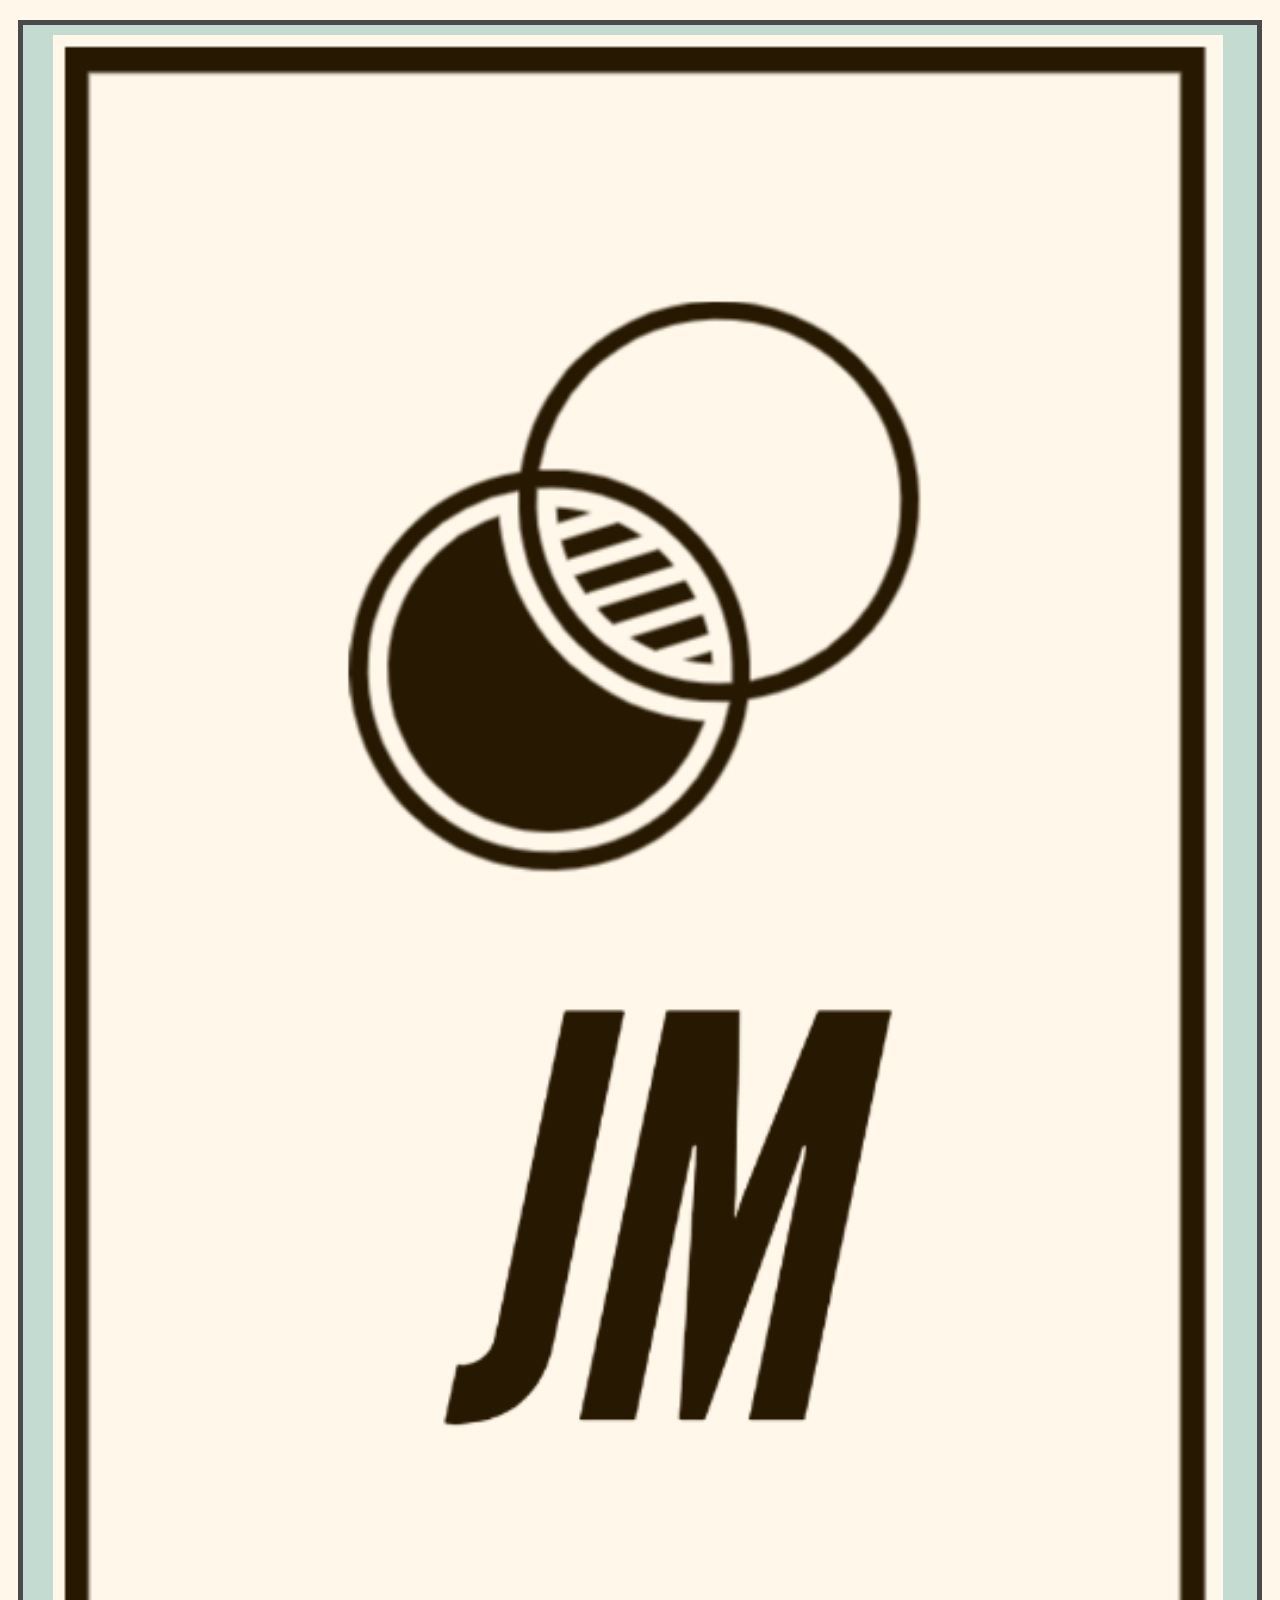
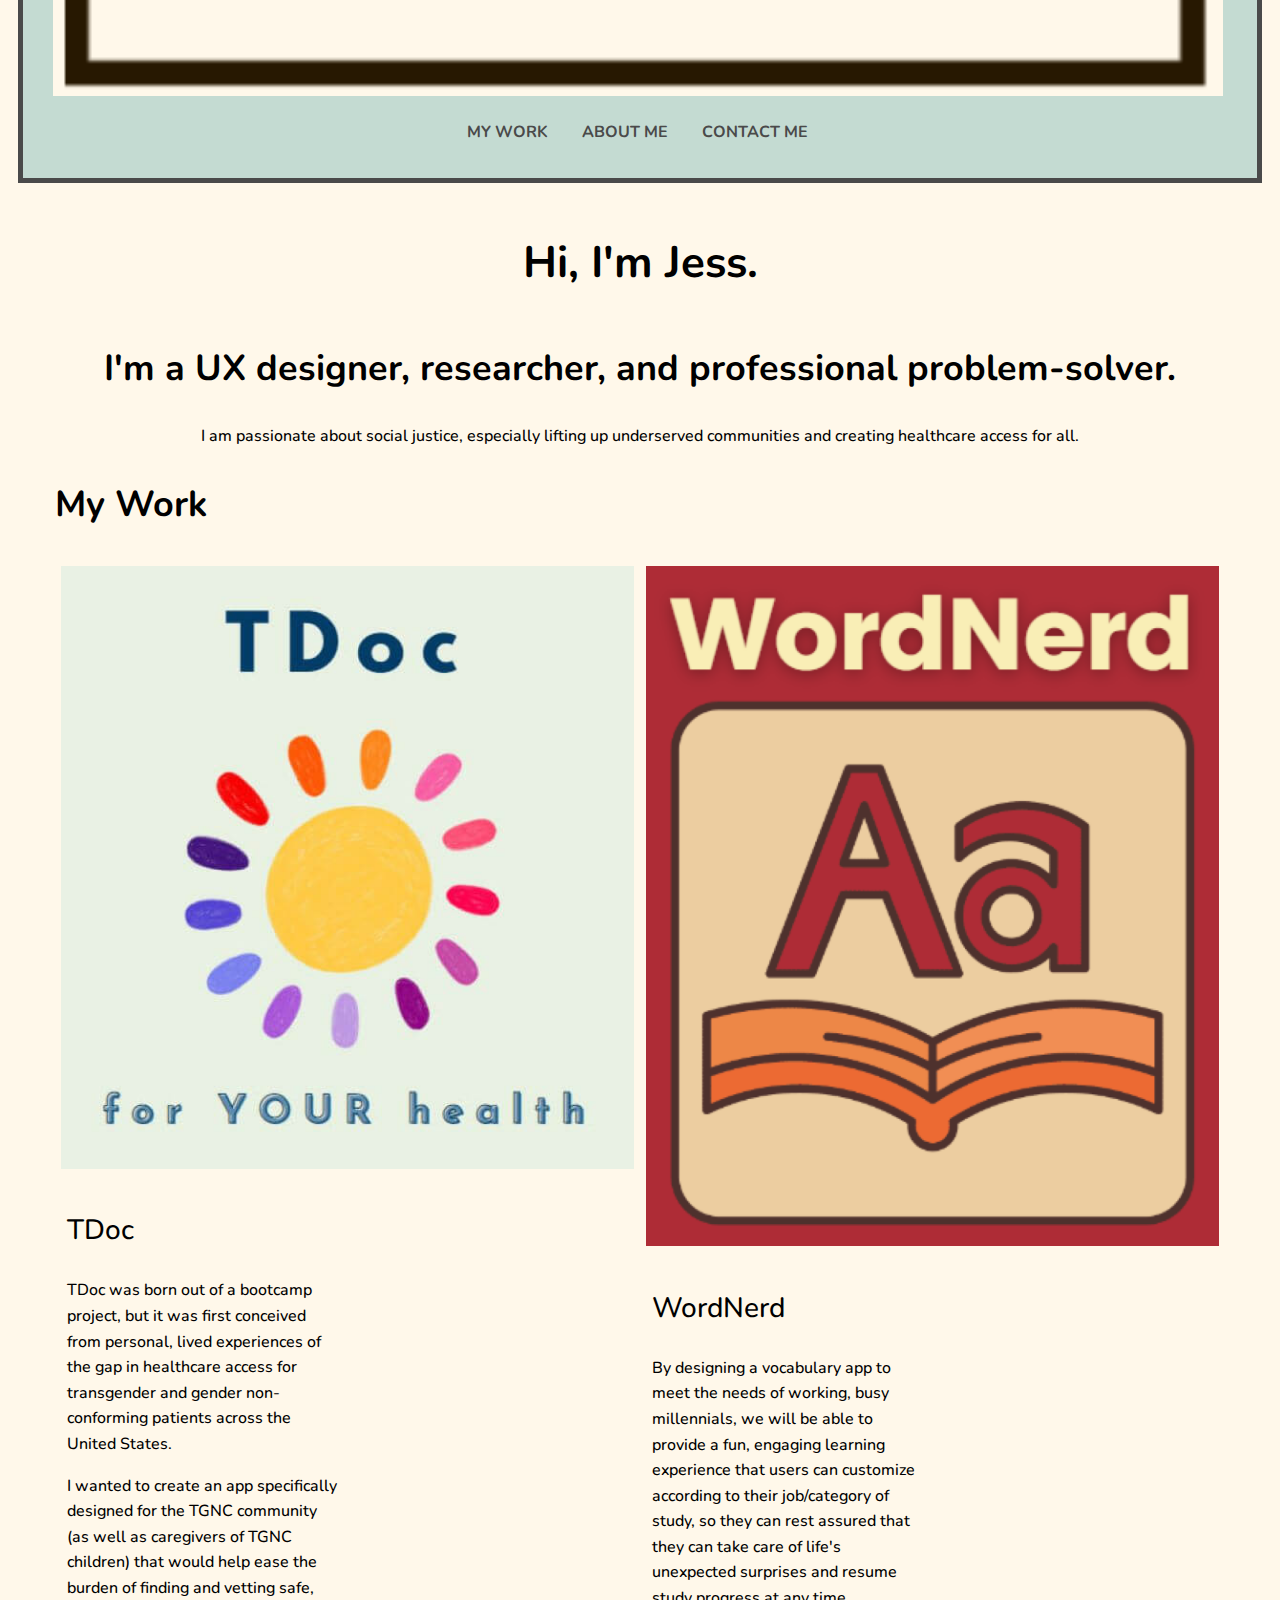
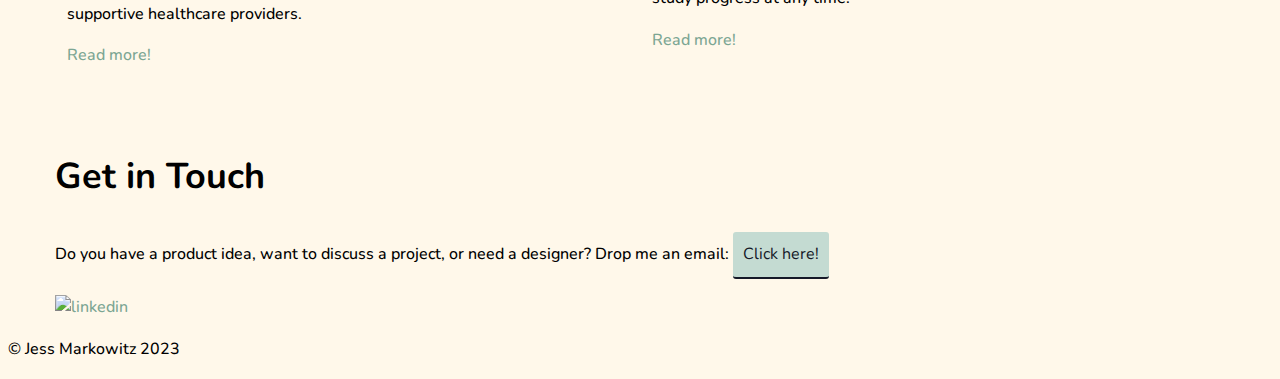
==== index.html @ 5194238d "changes for 1.8 first half" ====
<!DOCTYPE html>
<html lang="en" dir="ltr">
    <head>
      <meta name="viewport" content="width=device-width, initial-scale=1">

      <link rel="stylesheet" type="text/css" href="css/style.css">

      <link href="https://fonts.googleapis.com/css2?family=Nunito&display=swap" rel="stylesheet">

      <link rel="apple-touch-icon" sizes="144x144" href="img/favicon/apple-touch-icon.png">
      <link rel="icon" type="image/png" sizes="32x32" href="img/favicon/favicon-32x32.png">
      <link rel="icon" type="image/png" sizes="16x16" href="img/favicon/favicon-16x16.png">
      <link rel="manifest" href="img/favicon/site.webmanifest">
      <link rel="mask-icon" href="img/favicon/safari-pinned-tab.svg" color="#5bbad5">
      <meta name="msapplication-TileColor" content="#da532c">
      <meta name="theme-color" content="#ffffff">

        <meta charset="utf-8">
        <meta name="author" content="Jess Markowitz">
        <meta name="description" content="Welcome to my portfolio homepage">
        <title>Portfolio: Jess Markowitz</title>
    </head>

<body id="index-page">

<main>


<!-- Header -->
    <header id="header">
      <div class="container">
        <picture>
          <source srcset="img/fff8ea.png">
          <img src="img/fff8ea.png" alt="logo" class="logo">
        </picture>

<!-- Navigation -->
   <div>
        <nav>
          <ul class="navigation">
            <li><a href="index.html">My Work</a></li>
            <li><a href="about.html">About Me</a></li>
            <li><a href="#contact">Contact Me</a></li>
          </ul>
        </nav>
   </div></div>
        </header>
          
<!-- Hero -->

  <div id="hero">
  <div class="container">

  <h1>Hi, I'm Jess.</h1>
  <h2>I'm a UX designer, researcher, and professional problem-solver.</h2>
    <p>I am passionate about social justice, especially lifting up underserved communities and creating healthcare access for all.</p>

  </div>
  </div>


<!-- Projects -->

<div id="work"><div class="container">
            <h2><span>My Work</span></h2>

    
     <div class="row"><div class="col-md-6 col-lg-7"><!-- open row that holds (2) columns for project -->
     <div><!-- open first column (used for image) -->
             <picture>
               <source srcset="img/tdoc/TDoclogo600px.jpg" media="(max-width:600px)">
                 <img src="img/tdoc/TDoclogo600px.jpg" alt="TDoc logo" class="tdoc">
             </picture>
     </div><!-- end first column -->

     <div><div class="col-md-6 col-lg-7"><!-- open second column (used for text) -->
          <h3>TDoc</h3><!-- heading for the project -->
            <p><!-- open paragraph -->
            TDoc was born out of a bootcamp project, but it was first conceived from personal, lived experiences of the gap in healthcare access for transgender and gender non-conforming patients across the United States.
            </p><!-- end paragraph -->
            <p><!-- open paragraph -->
            I wanted to create an app specifically designed for the TGNC community (as well as caregivers of TGNC children) that would help ease the burden of finding and vetting safe, supportive healthcare providers.
             </p><!-- end paragraph -->
            <p><a href="tdoc.html">Read more!</a><!-- button or link label --></p>
     </div></div><!-- end second column -->
     </div><!-- end row that holds (2) columns for project -->



     <div class="row"><div class="col-md-6 col-lg-7">
      <div><!-- open first column (used for image) -->
            <picture>
               <source srcset="img/wrdnrd/wrdnrdlog600px.png" media="(max-width:600px)">
                 <img src="img/wrdnrd/wrdnrdlog600px.png" alt="WordNerd logo" class="wn">
            </picture>
      </div><!-- end first column -->

      <div><div class="column col-md-6 col-lg-5"><!-- open second column (used for text) -->
          <h3>WordNerd</h3><!-- heading for the project -->
           <p><!-- open paragraph -->
              By designing a vocabulary app to meet the needs of working, busy millennials, we will be able to provide a fun, engaging learning experience that users can customize 
              according to their job/category of study, so they can rest assured that they can take care of life's unexpected surprises and resume study progress at any time.
           </p><!-- end paragraph -->
              <a href="https://placeholder.link">Read more!</a><!-- button or link label -->
      </div></div><!-- end second column -->
      </div><!-- end row that holds (2) columns for project -->


 </div></div>
</div></div>

 </main>

<!-- Footer -->

      <footer id="contact">
      <div class="container">
        <h2>Get in Touch</h2>
          <p>Do you have a product idea, want to discuss a project, or need a designer? Drop me an email: <a href="mailto:jlmarkowitz@gmail.com" class="button contact">Click here!</a></p>
          
      
<!--Social Media Layout and Placeholders-->

    <div>
      <a href="https://www.linkedin.com/in/jlmarkowitz" target="_blank">
     <img src="https://i.postimg.cc/Rq595K3D/2023-02-04-12-24-45.png" alt="linkedin" class="linkedin">
      </a>
    </div></div>

<p>© Jess Markowitz 2023</p>

        </footer>
  
    </body>
 </html>
---- css/style.css ----
/*
Colors used:
Primary background color (lt yellow): #fff8ea;
Font color (black): #000000;
Link color (seafoam green): #7ca693;
*/

* {
  box-sizing: border-box;
}


/* Layout styling */
.container {
  padding: 0 15px;
    max-width: 1200px;
    margin-left: auto;
    margin-right: auto;
  
}


.row {
  margin: 25px 0; /* 25px top and bottom, 0 left and right */
}



nav > ul {
  list-style-type: none;
  padding: 0;
}

nav > ul > li {
  display: inline-block;
}

nav > ul > li > a {
  padding: 0 15px;
  text-transform: uppercase;
  font-weight: 700;
  color: #4a4a4a;
}



#header {
  background-color: #c4dbd2;
  text-align: center;
  padding-top: 10px;
  padding-right: 5px;
  padding-bottom: 1em;
  margin: 10px;
  border-bottom: 5px solid #4a4a4a;
  border-right:  5px solid #4a4a4a;
  border-left:  5px solid #4a4a4a;
  border-top:  5px solid #4a4a4a;

}

#hero {
  background-color: #fff8ea;  
  text-align: center;
}

#hero span {
  display: block;
}

#hero h1 {
  text-align: center; 
  padding: 20px 0;
  display: block;
  width: 100%;
}

main {
  padding-top: 2px;
}


#work {
  background-color: #fff8ea;
}

#contact {
  background-color: #fff8ea;
}


body {
    font-family: 'Nunito', sans-serif;

    background-color: #fff8ea;
    font-family: 'Nunito', sans-serif;
    font-size: 16px; /* Sets the font size to 16px */
    font-weight: 500; /* Sets the font weight to 300 */
    line-height: 1.6; /* Sets the line-height to 1.6 * the font-size */
    color: #000000;
  }
  
  h1, h2, h3, h4 {
    line-height: 1.4;
  }
  h1 {
    font-size: 2.75em;
    font-weight: 700;
    
  }
  
  h2 {
    font-size: 2.25em;
    font-weight: 700;
  }
  
  h3 {
    font-size: 1.75em;
    font-weight: 500;
  }
  
  h4 {
    font-size: 1.35em;
    font-weight: 500;
  }

  img {
  width: 100%;

  }




  a {
    color: #7ca693;
    text-decoration: none; /* No underlining */
  }
  a:hover {
    color: #7ca693;
    text-decoration: underline; /* Underlining when hovering over a link */
  }
  a:visited { /* visited link */
    color: #796e86;
  }
  a:active { /* selected link */
    color: #684860;
  }
  a:hover,
  a:focus {
  color: #7ca693;
  text-decoration: underline;
}

.button.contact {
    display: inline-block; 
    background-color: #c4dbd2;
    color: #151928; /* needed to override the default link color */
    font-weight: 400;
    padding: 10px;
    border-radius: 3px;
    border-bottom: 2px solid #151928; /* width of the border, type, color */
    transition-duration: 0.2s opacity;
  }
  .button.contact:hover {
    opacity: 0.8; /* Reduces the opacity of the button to 80% */
    text-decoration: none;
  }


  .button.cv {
    display: inline-block; 
    background-color: #c4dbd2;
    color: #151928; /* needed to override the default link color */
    font-weight: 500;
    padding: 6px;
    border-radius: 3px;
    border-bottom: 2px solid #151928; /* width of the border, type, color */
    transition-duration: 0.2s opacity;
  }
  .button.cv:hover {
    opacity: 0.8; /* Reduces the opacity of the button to 80% */
    text-decoration: none;
  }

  
/* ==============================
Medium devices (640px and larger)
================================= */
@media only screen and (min-width: 640px) {

} header {
    text-align: unset;
    padding: 20px 0 13px;
  }

  nav {
    width: auto;
    float: center;
    margin-top: 4px;
  }
  .col-md-6 {
    width: 50%;
    padding: 6px;
  }

  [class*="col-"] {
    float: left;
  }

  .row::after {
    content: "";
    clear: both;
    display: table;
  }



/* ==============================
Large devices (1024px or larger)
================================= */
@media only screen and (min-width: 1024px) {
}
/* ==============================
X-large devices (1440px or larger)
================================= */
@media only screen and (min-width: 1440px) {
}
/* ==============================
Extra-large devices (1920px or larger)
================================= */
@media only screen and (min-width: 1920px) {
}
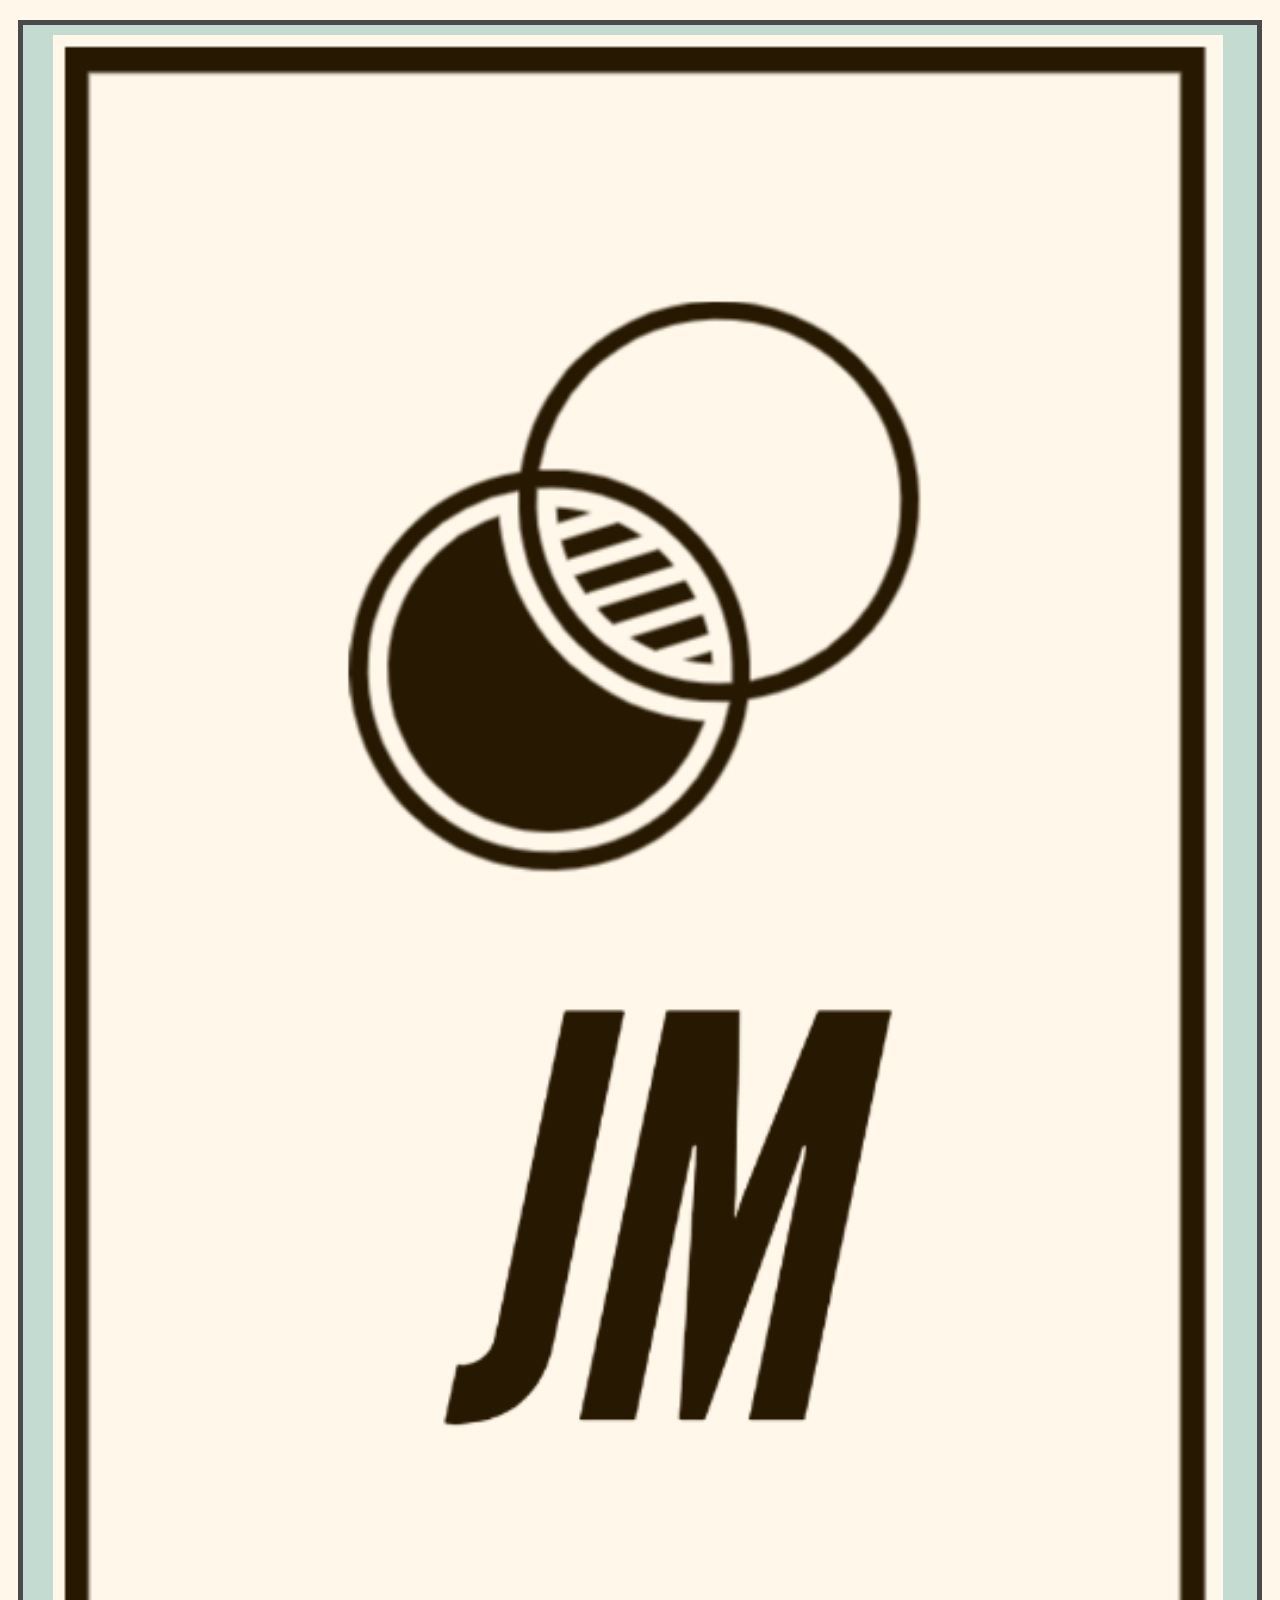
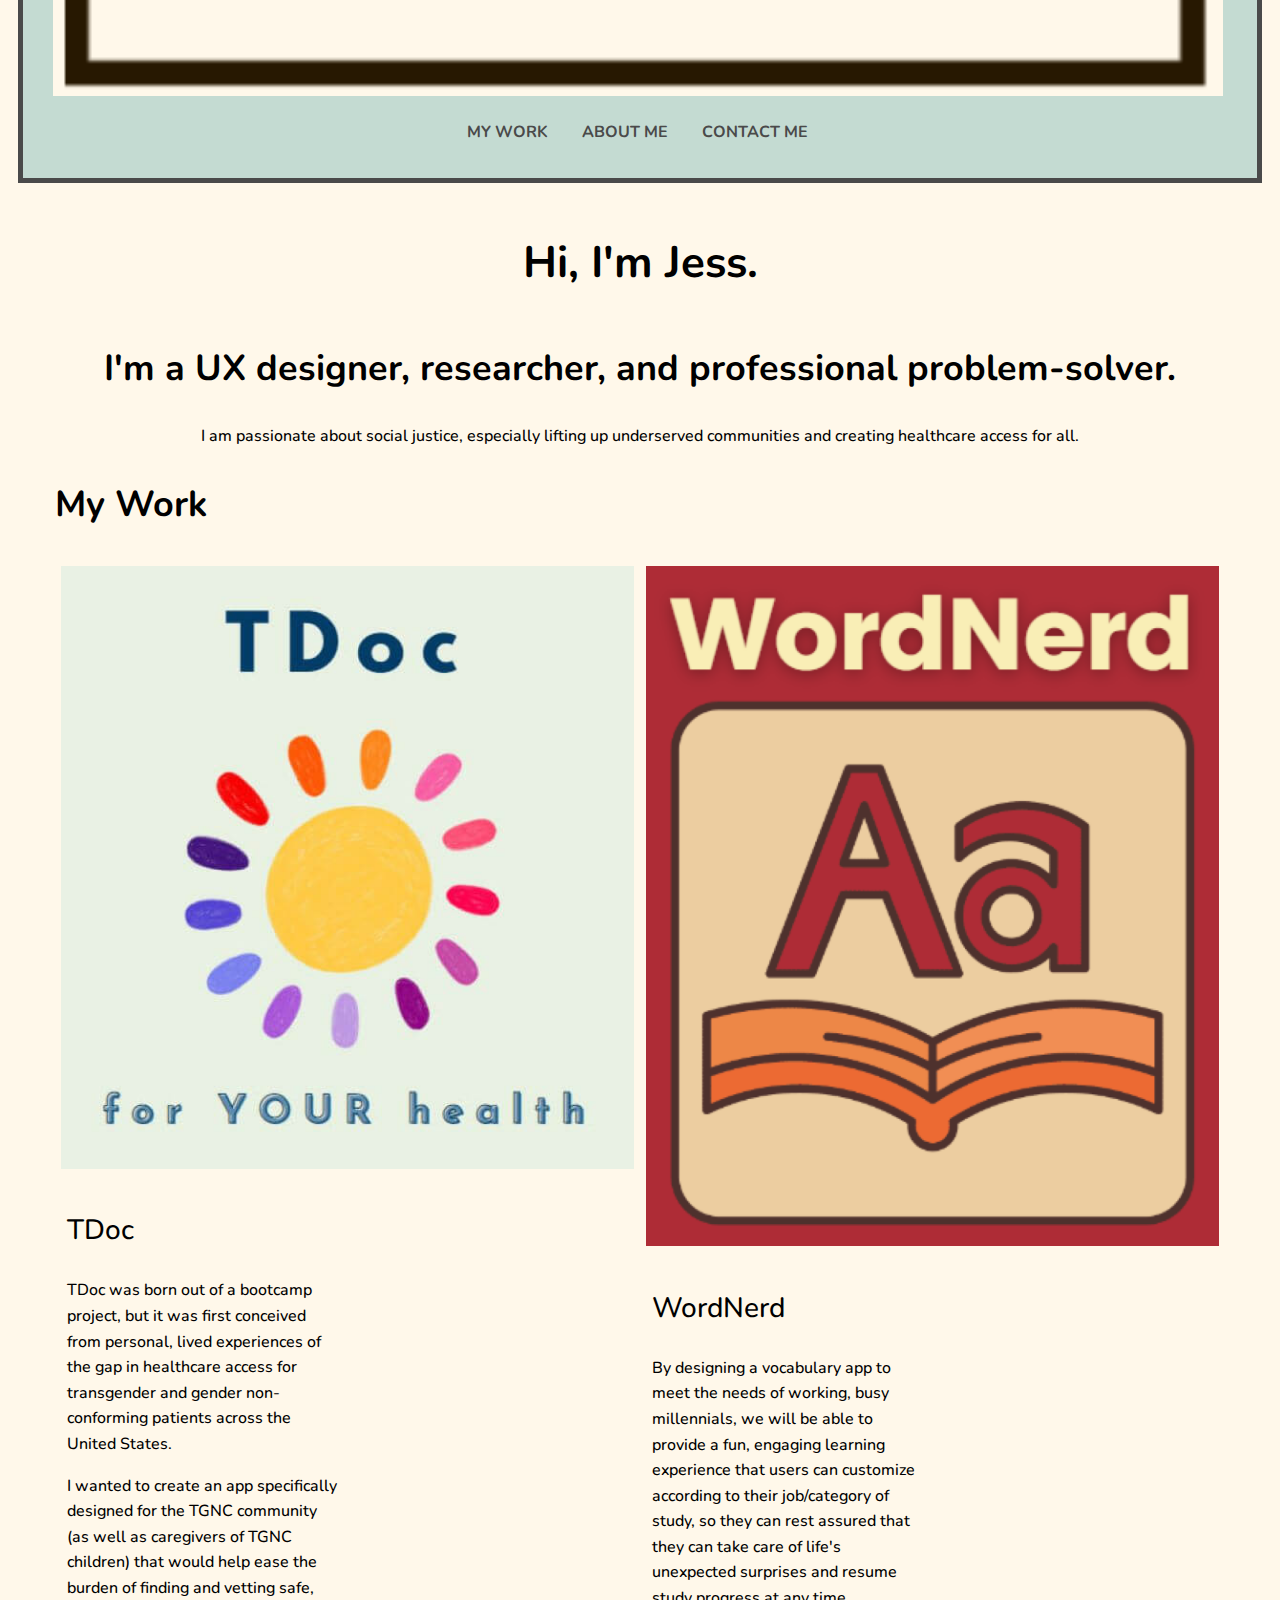
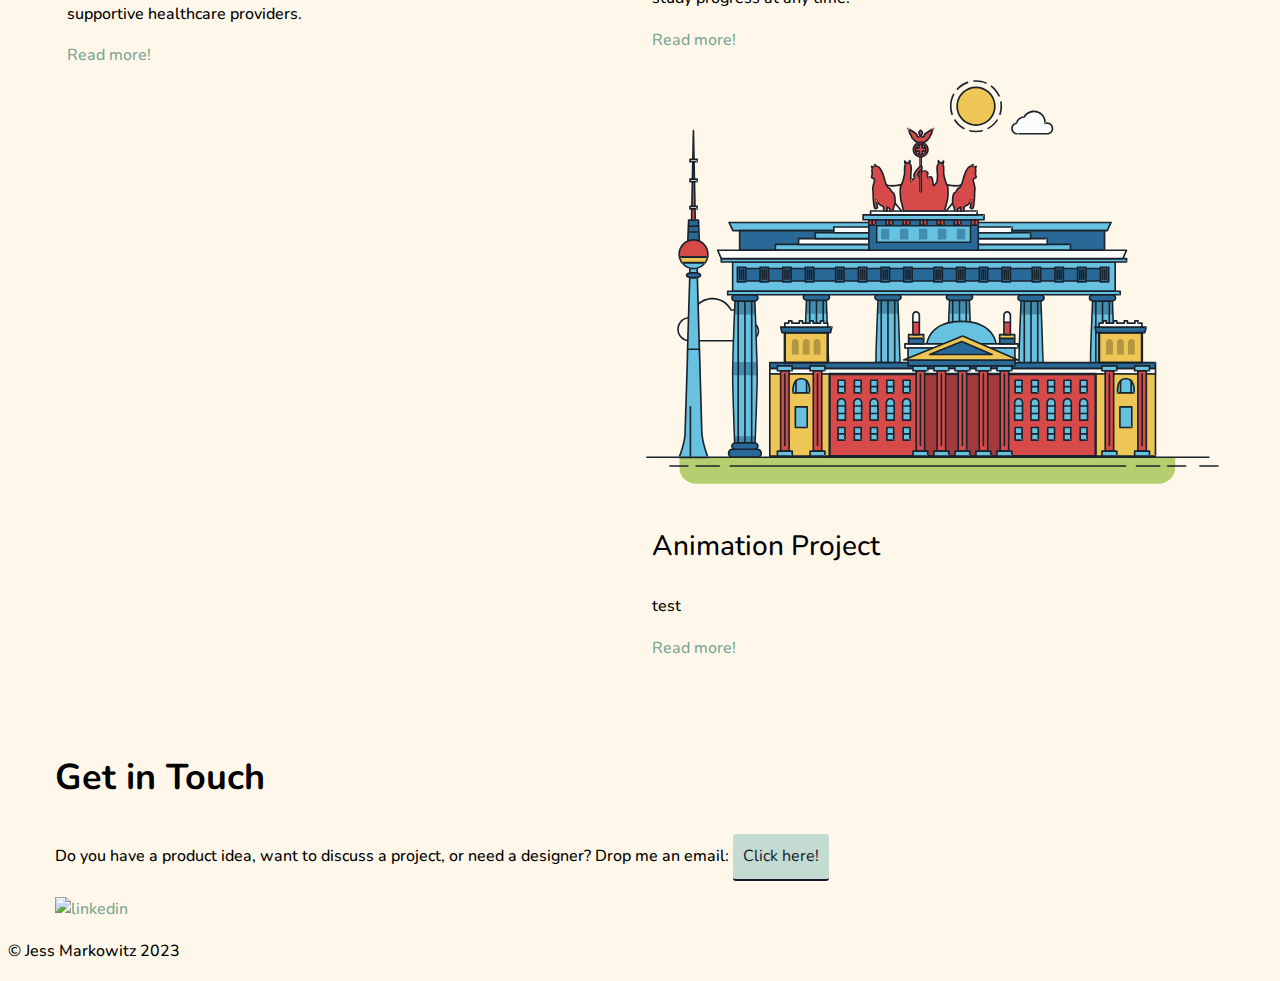
==== commit 7bde8b51: "animation" ====
--- a/index.html
+++ b/index.html
@@ -106,6 +106,620 @@
       </div><!-- end row that holds (2) columns for project -->
 
 
+      <div class="row"><div class="col-md-6 col-lg-7">
+        <div><!-- open first column (used for image) -->
+          <svg id="about-picture" xmlns="http://www.w3.org/2000/svg" class="berlin-illustration" viewBox="0 0 700 505" xmlns:xlink="http://www.w3.org/1999/xlink">
+            <defs>
+              <polygon id="a" points=".06 231.917 .06 .929 688.717 .929 688.717 231.917"></polygon>
+          </defs>
+          <g fill="none" fill-rule="evenodd">
+            <g transform="translate(0 241)" class="sun">
+      
+            <path fill="#1A232C" d="M87.602,29 L87.602,28 C87.326,28.001 87.103,28.024 86.927,28.033 L86.979,29.031 L87.947,28.78 C85.741,20.282 78.041,14.002 68.852,14 C67.858,14 66.904,14.096 65.98,14.231 L66.125,15.22 L67.019,14.772 C62.626,6.015 53.567,0.001 43.102,0 C29.041,0.002 17.524,10.848 16.443,24.632 L17.44,24.71 L17.606,23.724 C16.803,23.589 15.969,23.5 15.102,23.5 C6.817,23.501 0.102,30.215 0.102,38.5 C0.102,46.785 6.817,53.499 15.102,53.5 L87.602,53.5 C94.644,53.499 100.351,47.792 100.352,40.75 C100.351,33.708 94.644,28.001 87.602,28 L87.602,30 C90.573,30 93.254,31.202 95.203,33.149 C97.15,35.097 98.351,37.778 98.352,40.75 C98.351,43.722 97.15,46.403 95.203,48.351 C93.254,50.298 90.573,51.5 87.602,51.5 L15.102,51.5 C11.509,51.5 8.265,50.046 5.909,47.692 C3.555,45.337 2.102,42.093 2.102,38.5 C2.102,34.907 3.555,31.663 5.909,29.308 C8.265,26.954 11.509,25.5 15.102,25.5 C15.831,25.5 16.553,25.575 17.273,25.697 C17.551,25.743 17.832,25.672 18.055,25.499 C18.277,25.325 18.414,25.07 18.436,24.789 C19.436,12.04 30.094,1.998 43.102,2 C52.786,1.999 61.163,7.564 65.231,15.669 C65.425,16.055 65.842,16.272 66.27,16.21 C67.132,16.084 67.988,16 68.852,16 C77.108,15.998 84.027,21.647 86.011,29.283 C86.13,29.741 86.557,30.054 87.031,30.03 C87.27,30.017 87.457,29.999 87.602,30 L87.602,29" transform="translate(38 36)"></path>
+              </g>
+              <path fill="#B5CE6F" d="M646.484,484.382 C646.484,489.501 644.531,494.62 640.627,498.525 C636.722,502.43 631.603,504.382 626.484,504.382 L60.873,504.382 C55.754,504.382 50.636,502.43 46.731,498.525 C42.826,494.62 40.873,489.501 40.873,484.382 L40.873,471.917 L646.484,471.917 L646.484,484.382"></path>
+              <polyline fill="#67C2E2" points="334.824 185.029 101.449 185.029 106.209 195.08 563.438 195.08 568.2 185.029 334.824 185.029"></polyline>
+              <path fill="#1A232C" d="M334.824,185.029 L334.824,184.029 L101.449,184.029 C101.104,184.029 100.788,184.203 100.604,184.494 C100.42,184.785 100.398,185.146 100.545,185.457 L105.306,195.508 C105.471,195.856 105.824,196.079 106.209,196.079 L563.438,196.079 C563.824,196.079 564.177,195.856 564.342,195.508 L569.104,185.457 C569.251,185.146 569.229,184.785 569.045,184.494 C568.861,184.203 568.544,184.029 568.2,184.029 L334.824,184.029 L334.824,186.029 L566.62,186.029 L562.806,194.08 L106.842,194.08 L103.029,186.029 L334.824,186.029 L334.824,185.029"></path>
+              <polygon fill="#296997" points="114.416 218.974 560.222 218.974 560.222 195.08 114.416 195.08"></polygon>
+              <path fill="#1A232C" d="M560.222,218.974 L560.222,217.974 L115.416,217.974 L115.416,196.079 L559.222,196.079 L559.222,218.974 L560.222,218.974 L560.222,217.974 L560.222,218.974 L561.222,218.974 L561.222,195.08 C561.222,194.816 561.115,194.559 560.929,194.372 C560.742,194.186 560.485,194.08 560.222,194.08 L114.416,194.08 C114.152,194.08 113.895,194.186 113.708,194.372 C113.522,194.559 113.416,194.816 113.416,195.08 L113.416,218.974 C113.416,219.237 113.522,219.495 113.708,219.681 C113.895,219.867 114.152,219.974 114.416,219.974 L560.222,219.974 C560.485,219.974 560.742,219.867 560.929,219.681 C561.115,219.495 561.222,219.237 561.222,218.974 L560.222,218.974"></path>
+              <polygon fill="#67C2E2" points="105.85 269.08 573.225 269.08 573.225 233.398 105.85 233.398"></polygon>
+              <path fill="#1A232C" d="M573.225,233.398 L573.225,232.398 L105.85,232.398 C105.587,232.398 105.329,232.505 105.143,232.691 C104.957,232.877 104.85,233.134 104.85,233.398 L104.85,269.08 C104.85,269.344 104.957,269.601 105.143,269.788 C105.329,269.974 105.587,270.08 105.85,270.08 L573.225,270.08 C573.488,270.08 573.745,269.974 573.932,269.788 C574.118,269.601 574.225,269.344 574.225,269.08 L574.225,233.398 C574.225,233.134 574.118,232.877 573.932,232.691 C573.745,232.505 573.488,232.398 573.225,232.398 L573.225,233.398 L572.225,233.398 L572.225,268.08 L106.85,268.08 L106.85,234.398 L573.225,234.398 L573.225,233.398 L572.225,233.398 L573.225,233.398"></path>
+              <polygon fill="#296997" points="116.751 256.508 562.557 256.508 562.557 241.243 116.751 241.243"></polygon>
+              <path fill="#1A232C" d="M562.557,256.508 L562.557,255.508 L117.75,255.508 L117.75,242.243 L561.557,242.243 L561.557,256.508 L562.557,256.508 L562.557,255.508 L562.557,256.508 L563.557,256.508 L563.557,241.243 C563.557,240.979 563.45,240.722 563.264,240.535 C563.078,240.349 562.82,240.243 562.557,240.243 L116.75,240.243 C116.487,240.243 116.23,240.349 116.043,240.535 C115.857,240.722 115.751,240.979 115.751,241.243 L115.751,256.508 C115.751,256.771 115.857,257.029 116.043,257.215 C116.23,257.401 116.487,257.508 116.751,257.508 L562.557,257.508 C562.82,257.508 563.077,257.401 563.264,257.215 C563.45,257.029 563.557,256.771 563.557,256.508 L562.557,256.508"></path>
+              <polygon fill="#67C2E2" points="158.07 218.974 518.563 218.974 518.563 211.858 158.07 211.858"></polygon>
+              <path fill="#1A232C" d="M518.563,211.858 L518.563,210.858 L158.07,210.858 C157.807,210.858 157.549,210.964 157.363,211.151 C157.177,211.337 157.07,211.594 157.07,211.858 L157.07,218.974 C157.07,219.237 157.177,219.495 157.363,219.681 C157.549,219.867 157.807,219.974 158.07,219.974 L518.563,219.974 C518.826,219.974 519.083,219.867 519.27,219.681 C519.456,219.495 519.562,219.237 519.562,218.974 L519.562,211.858 C519.562,211.594 519.456,211.337 519.27,211.151 C519.083,210.964 518.826,210.858 518.563,210.858 L518.563,211.858 L517.563,211.858 L517.563,217.974 L159.07,217.974 L159.07,212.858 L518.563,212.858 L518.563,211.858 L517.563,211.858 L518.563,211.858"></path>
+              <polygon fill="#FBFDFC" points="186.438 211.858 490.194 211.858 490.194 204.741 186.438 204.741"></polygon>
+              <path fill="#1A232C" d="M490.194,204.741 L490.194,203.741 L186.438,203.741 C186.175,203.741 185.917,203.848 185.731,204.034 C185.545,204.221 185.438,204.478 185.438,204.741 L185.438,211.858 C185.438,212.121 185.545,212.379 185.731,212.565 C185.917,212.751 186.175,212.858 186.438,212.858 L490.194,212.858 C490.458,212.858 490.715,212.751 490.902,212.565 C491.088,212.379 491.194,212.121 491.194,211.858 L491.194,204.741 C491.194,204.478 491.088,204.221 490.902,204.034 C490.715,203.848 490.458,203.741 490.194,203.741 L490.194,204.741 L489.194,204.741 L489.194,210.858 L187.438,210.858 L187.438,205.741 L490.194,205.741 L490.194,204.741 L489.194,204.741 L490.194,204.741"></path>
+              <polygon fill="#67C2E2" points="206.805 204.741 469.828 204.741 469.828 197.624 206.805 197.624"></polygon>
+              <path fill="#1A232C" d="M469.828,197.624 L469.828,196.624 L206.805,196.624 C206.541,196.624 206.284,196.731 206.098,196.917 C205.911,197.103 205.805,197.361 205.805,197.624 L205.805,204.741 C205.805,205.005 205.911,205.262 206.098,205.449 C206.284,205.635 206.541,205.741 206.805,205.741 L469.828,205.741 C470.091,205.741 470.349,205.635 470.535,205.449 C470.722,205.262 470.828,205.005 470.828,204.741 L470.828,197.624 C470.828,197.361 470.722,197.103 470.535,196.917 C470.349,196.731 470.091,196.624 469.828,196.624 L469.828,197.624 L468.828,197.624 L468.828,203.741 L207.805,203.741 L207.805,198.624 L469.828,198.624 L469.828,197.624 L468.828,197.624 L469.828,197.624"></path>
+              <polygon fill="#FBFDFC" points="229.521 197.624 447.111 197.624 447.111 190.509 229.521 190.509"></polygon>
+              <path fill="#1A232C" d="M447.111,190.509 L447.111,189.509 L229.521,189.509 C229.258,189.509 229,189.616 228.814,189.802 C228.628,189.988 228.521,190.246 228.521,190.509 L228.521,197.624 C228.521,197.888 228.628,198.145 228.814,198.332 C229,198.518 229.258,198.624 229.521,198.624 L447.111,198.624 C447.375,198.624 447.632,198.518 447.818,198.332 C448.005,198.145 448.111,197.888 448.111,197.624 L448.111,190.509 C448.111,190.246 448.005,189.988 447.818,189.802 C447.632,189.616 447.375,189.509 447.111,189.509 L447.111,190.509 L446.111,190.509 L446.111,196.624 L230.521,196.624 L230.521,191.509 L447.111,191.509 L447.111,190.509 L446.111,190.509 L447.111,190.509"></path>
+              <path fill="#67C2E2" d="M135.607,355.447 C135.163,337.766 134.264,313.326 133.648,297.387 C133.274,287.721 133.004,281.18 133.004,281.18 L108.722,281.18 C108.722,281.18 108.452,287.721 108.079,297.387 C107.462,313.326 106.563,337.766 106.119,355.447 C105.953,362.059 105.85,367.732 105.85,371.653 L105.85,371.654 C105.85,386.117 107.243,424.332 108.089,446.189 C108.457,455.706 108.722,462.126 108.722,462.126 L133.004,462.126 C133.004,462.126 133.269,455.706 133.637,446.189 C134.482,424.332 135.876,386.117 135.876,371.654 L135.876,371.653 C135.876,367.732 135.773,362.059 135.607,355.447"></path>
+              <path fill="#428DAE" d="M133.648 297.387L108.079 297.387C108.452 287.721 108.722 281.18 108.722 281.18L133.004 281.18C133.004 281.18 133.274 287.721 133.648 297.387M135.876 371.654L105.85 371.654 105.85 371.653C105.85 367.732 105.953 362.059 106.119 355.447L135.607 355.447C135.773 362.059 135.876 367.732 135.876 371.653L135.876 371.654M133.004 462.126L108.722 462.126C108.722 462.126 108.457 455.706 108.089 446.189L133.637 446.189C133.269 455.706 133.004 462.126 133.004 462.126"></path>
+              <path fill="#1A232C" d="M109.612,461.199 L132.114,461.199 C132.447,453.007 134.949,390.886 134.949,371.653 C134.949,352.42 132.447,290.299 132.114,282.108 L109.612,282.108 C109.279,290.299 106.778,352.42 106.778,371.653 C106.778,390.886 109.279,453.007 109.612,461.199 Z M133.895,463.054 L107.832,463.054 L107.794,462.164 C107.766,461.466 104.922,392.193 104.922,371.653 C104.922,351.114 107.766,281.839 107.794,281.142 L107.832,280.252 L133.895,280.252 L133.931,281.142 C133.96,281.839 136.804,351.114 136.804,371.653 C136.804,392.193 133.96,461.466 133.931,462.164 L133.895,463.054 L133.895,463.054 Z"></path>
+              <path fill="#1A232C" d="M111.638 281.18L111.638 462.126C111.638 462.679 112.086 463.126 112.638 463.126 113.19 463.126 113.638 462.679 113.638 462.126L113.638 281.18C113.638 280.628 113.19 280.18 112.638 280.18 112.086 280.18 111.638 280.628 111.638 281.18M119.863 281.18L119.863 462.126C119.863 462.679 120.311 463.126 120.863 463.126 121.416 463.126 121.863 462.679 121.863 462.126L121.863 281.18C121.863 280.628 121.416 280.18 120.863 280.18 120.311 280.18 119.863 280.628 119.863 281.18M128.088 281.18L128.088 462.126C128.088 462.679 128.536 463.126 129.088 463.126 129.64 463.126 130.088 462.679 130.088 462.126L130.088 281.18C130.088 280.628 129.64 280.18 129.088 280.18 128.536 280.18 128.088 280.628 128.088 281.18"></path>
+              <path fill="#296997" d="M136.79,277.265 C136.79,279.418 134.675,281.18 132.09,281.18 L109.636,281.18 C107.051,281.18 104.936,279.418 104.936,277.265 C104.936,275.111 107.051,273.349 109.636,273.349 L132.09,273.349 C134.675,273.349 136.79,275.111 136.79,277.265"></path>
+              <path fill="#1A232C" d="M136.79,277.265 L135.79,277.265 C135.789,278.005 135.433,278.704 134.769,279.262 C134.109,279.814 133.155,280.181 132.09,280.18 L109.636,280.18 C108.571,280.181 107.617,279.814 106.956,279.262 C106.293,278.704 105.936,278.005 105.936,277.265 C105.936,276.524 106.293,275.825 106.957,275.267 C107.617,274.715 108.571,274.348 109.636,274.349 L132.09,274.349 C133.155,274.348 134.109,274.716 134.769,275.267 C135.433,275.825 135.789,276.524 135.79,277.265 L137.79,277.265 C137.791,275.851 137.09,274.593 136.049,273.731 C135.006,272.863 133.61,272.35 132.09,272.349 L109.636,272.349 C108.116,272.35 106.72,272.863 105.676,273.731 C104.636,274.593 103.935,275.851 103.936,277.265 C103.935,278.678 104.636,279.937 105.677,280.798 C106.72,281.666 108.116,282.179 109.636,282.18 L132.09,282.18 C133.61,282.179 135.006,281.666 136.049,280.798 C137.09,279.937 137.791,278.678 137.79,277.265 L136.79,277.265"></path>
+              <path fill="#296997" d="M140.775,467.217 C140.775,469.803 138.661,471.917 136.076,471.917 L105.65,471.917 C103.065,471.917 100.951,469.803 100.951,467.217 L100.951,466.825 C100.951,464.241 103.065,462.126 105.65,462.126 L136.076,462.126 C138.661,462.126 140.775,464.241 140.775,466.825 L140.775,467.217"></path>
+              <path fill="#1A232C" d="M140.775,467.217 L139.775,467.217 C139.775,468.235 139.361,469.155 138.688,469.83 C138.013,470.503 137.093,470.917 136.076,470.917 L105.65,470.917 C104.633,470.917 103.713,470.504 103.038,469.83 C102.365,469.155 101.951,468.235 101.951,467.217 L101.951,466.825 C101.951,465.808 102.365,464.889 103.038,464.214 C103.713,463.54 104.633,463.127 105.65,463.126 L136.076,463.126 C137.093,463.127 138.013,463.54 138.688,464.214 C139.362,464.889 139.775,465.808 139.775,466.825 L139.775,467.217 L141.775,467.217 L141.775,466.825 C141.772,463.684 139.217,461.13 136.076,461.126 L105.65,461.126 C102.509,461.13 99.955,463.684 99.951,466.825 L99.951,467.217 C99.954,470.36 102.509,472.914 105.65,472.917 L136.076,472.917 C139.217,472.914 141.772,470.36 141.775,467.217 L140.775,467.217"></path>
+              <path fill="#296997" d="M136.79,458.208 C136.79,460.363 134.675,462.126 132.09,462.126 L109.636,462.126 C107.051,462.126 104.936,460.363 104.936,458.208 C104.936,456.057 107.051,454.292 109.636,454.292 L132.09,454.292 C134.675,454.292 136.79,456.057 136.79,458.208"></path>
+              <path fill="#1A232C" d="M136.79,458.208 L135.79,458.208 C135.789,458.949 135.432,459.649 134.769,460.207 C134.108,460.76 133.154,461.128 132.09,461.126 L109.636,461.126 C108.572,461.128 107.617,460.76 106.957,460.207 C106.293,459.649 105.936,458.949 105.936,458.208 C105.936,457.47 106.293,456.77 106.957,456.212 C107.617,455.659 108.572,455.291 109.636,455.292 L132.09,455.292 C133.154,455.291 134.108,455.659 134.769,456.212 C135.433,456.77 135.789,457.47 135.79,458.208 L137.79,458.208 C137.791,456.796 137.09,455.538 136.05,454.675 C135.006,453.808 133.61,453.294 132.09,453.292 L109.636,453.292 C108.115,453.294 106.719,453.808 105.676,454.675 C104.636,455.538 103.935,456.796 103.936,458.208 C103.935,459.622 104.636,460.881 105.676,461.743 C106.72,462.611 108.116,463.125 109.636,463.126 L132.09,463.126 C133.61,463.125 135.006,462.611 136.05,461.743 C137.09,460.881 137.791,459.622 137.79,458.208 L136.79,458.208"></path>
+              <path fill="#67C2E2" d="M572.471,355.447 C572.025,337.766 571.126,313.326 570.51,297.387 C570.137,287.721 569.867,281.18 569.867,281.18 L545.585,281.18 C545.585,281.18 545.315,287.721 544.942,297.387 C544.326,313.326 543.427,337.766 542.981,355.447 C542.815,362.059 542.713,367.732 542.713,371.653 L542.713,371.654 C542.713,386.117 544.107,424.332 544.952,446.189 C545.32,455.706 545.585,462.126 545.585,462.126 L569.867,462.126 C569.867,462.126 570.132,455.706 570.499,446.189 C571.346,424.332 572.739,386.117 572.739,371.654 L572.739,371.653 C572.739,367.732 572.637,362.059 572.471,355.447"></path>
+              <path fill="#428DAE" d="M569.582 297.387L566.951 297.387 566.951 282.108 568.977 282.108C569.063 284.206 569.29 289.841 569.582 297.387M564.951 297.387L545.871 297.387C546.162 289.841 546.39 284.206 546.476 282.108L564.951 282.108 564.951 297.387M571.8 369.187L566.951 369.187 566.951 356.265 571.562 356.265C571.685 361.272 571.771 365.701 571.8 369.187M564.951 369.187L543.653 369.187C543.684 365.512 543.777 360.79 543.912 355.447L553.551 355.447 553.551 356.265 564.951 356.265 564.951 369.187"></path>
+              <path fill="#1A232C" d="M546.476,461.199 L568.977,461.199 C569.31,453.007 571.812,390.886 571.812,371.653 C571.812,352.42 569.31,290.299 568.977,282.108 L546.476,282.108 C546.142,290.299 543.642,352.42 543.642,371.653 C543.642,390.886 546.142,453.007 546.476,461.199 M570.758,463.054 L544.694,463.054 L544.658,462.164 C544.629,461.466 541.785,392.193 541.785,371.653 C541.785,351.114 544.629,281.839 544.658,281.142 L544.694,280.252 L570.758,280.252 L570.795,281.142 C570.823,281.839 573.667,351.114 573.667,371.653 C573.667,392.193 570.823,461.466 570.795,462.164 L570.758,463.054"></path>
+              <path fill="#1A232C" d="M548.501 281.18L548.501 462.126C548.501 462.679 548.949 463.126 549.501 463.126 550.053 463.126 550.501 462.679 550.501 462.126L550.501 281.18C550.501 280.628 550.053 280.18 549.501 280.18 548.949 280.18 548.501 280.628 548.501 281.18M556.727 281.18L556.727 462.126C556.727 462.679 557.174 463.126 557.727 463.126 558.279 463.126 558.727 462.679 558.727 462.126L558.727 281.18C558.727 280.628 558.279 280.18 557.727 280.18 557.174 280.18 556.727 280.628 556.727 281.18M564.951 281.18L564.951 462.126C564.951 462.679 565.399 463.126 565.951 463.126 566.503 463.126 566.951 462.679 566.951 462.126L566.951 281.18C566.951 280.628 566.503 280.18 565.951 280.18 565.399 280.18 564.951 280.628 564.951 281.18"></path>
+              <path fill="#296997" d="M573.653,277.265 C573.653,279.418 571.537,281.18 568.953,281.18 L546.499,281.18 C543.915,281.18 541.799,279.418 541.799,277.265 C541.799,275.111 543.915,273.349 546.499,273.349 L568.953,273.349 C571.537,273.349 573.653,275.111 573.653,277.265"></path>
+              <path fill="#1A232C" d="M573.653,277.265 L572.653,277.265 C572.653,278.005 572.296,278.704 571.632,279.262 C570.972,279.814 570.017,280.181 568.953,280.18 L546.499,280.18 C545.435,280.181 544.48,279.814 543.82,279.262 C543.156,278.704 542.8,278.005 542.799,277.265 C542.8,276.525 543.156,275.825 543.82,275.267 C544.481,274.715 545.435,274.348 546.499,274.349 L568.953,274.349 C570.017,274.348 570.972,274.715 571.632,275.267 C572.296,275.825 572.653,276.525 572.653,277.265 L574.653,277.265 C574.654,275.851 573.953,274.593 572.912,273.731 C571.869,272.863 570.473,272.35 568.953,272.349 L546.499,272.349 C544.979,272.35 543.583,272.863 542.54,273.731 C541.499,274.593 540.798,275.851 540.799,277.265 C540.798,278.679 541.499,279.937 542.54,280.798 C543.583,281.666 544.979,282.179 546.499,282.18 L568.953,282.18 C570.473,282.179 571.869,281.666 572.912,280.798 C573.953,279.937 574.654,278.679 574.653,277.265 L573.653,277.265"></path>
+              <path fill="#296997" d="M577.639,467.217 C577.639,469.803 575.524,471.917 572.938,471.917 L542.514,471.917 C539.929,471.917 537.813,469.803 537.813,467.217 L537.813,466.825 C537.813,464.241 539.929,462.126 542.514,462.126 L572.938,462.126 C575.524,462.126 577.639,464.241 577.639,466.825 L577.639,467.217"></path>
+              <path fill="#1A232C" d="M577.639,467.217 L576.639,467.217 C576.638,468.235 576.225,469.155 575.551,469.83 C574.876,470.503 573.956,470.917 572.938,470.917 L542.514,470.917 C541.497,470.917 540.576,470.503 539.901,469.83 C539.227,469.155 538.814,468.234 538.813,467.217 L538.813,466.825 C538.814,465.808 539.227,464.889 539.901,464.214 C540.576,463.54 541.497,463.127 542.514,463.126 L572.938,463.126 C573.956,463.127 574.876,463.54 575.551,464.214 C576.225,464.888 576.638,465.808 576.639,466.825 L576.639,467.217 L578.639,467.217 L578.639,466.825 C578.635,463.684 576.081,461.13 572.938,461.126 L542.514,461.126 C539.372,461.13 536.817,463.684 536.813,466.825 L536.813,467.217 C536.817,470.36 539.372,472.914 542.514,472.917 L572.938,472.917 C576.081,472.914 578.635,470.359 578.639,467.217 L577.639,467.217"></path>
+              <path fill="#296997" d="M573.653,458.208 C573.653,460.363 571.537,462.126 568.953,462.126 L546.499,462.126 C543.915,462.126 541.799,460.363 541.799,458.208 C541.799,456.057 543.915,454.292 546.499,454.292 L568.953,454.292 C571.537,454.292 573.653,456.057 573.653,458.208"></path>
+              <path fill="#1A232C" d="M573.653,458.208 L572.653,458.208 C572.653,458.949 572.296,459.649 571.632,460.207 C570.971,460.76 570.017,461.128 568.953,461.126 L546.499,461.126 C545.435,461.128 544.481,460.76 543.82,460.207 C543.157,459.649 542.799,458.949 542.799,458.208 C542.799,457.47 543.156,456.77 543.82,456.212 C544.481,455.659 545.435,455.291 546.499,455.292 L568.953,455.292 C570.017,455.291 570.971,455.659 571.632,456.212 C572.296,456.77 572.653,457.47 572.653,458.208 L574.653,458.208 C574.654,456.796 573.953,455.538 572.912,454.675 C571.869,453.808 570.473,453.294 568.953,453.292 L546.499,453.292 C544.979,453.294 543.583,453.808 542.54,454.675 C541.499,455.538 540.798,456.796 540.799,458.208 C540.798,459.622 541.499,460.881 542.54,461.743 C543.583,462.611 544.979,463.125 546.499,463.126 L568.953,463.126 C570.473,463.125 571.869,462.611 572.912,461.743 C573.953,460.881 574.654,459.622 574.653,458.208 L573.653,458.208"></path>
+              <path fill="#67C2E2" d="M485.098,355.447 C484.654,337.766 483.753,313.326 483.137,297.387 C482.764,287.721 482.494,281.18 482.494,281.18 L458.213,281.18 C458.213,281.18 457.942,287.721 457.569,297.387 C456.953,313.326 456.055,337.766 455.608,355.447 C455.443,362.059 455.34,367.732 455.34,371.653 L455.34,371.654 C455.34,386.117 456.733,424.332 457.58,446.189 C457.948,455.706 458.213,462.126 458.213,462.126 L482.494,462.126 C482.494,462.126 482.759,455.706 483.126,446.189 C483.973,424.332 485.366,386.117 485.366,371.654 L485.366,371.653 C485.366,367.732 485.265,362.059 485.098,355.447"></path>
+              <path fill="#428DAE" d="M483.137 297.387L457.569 297.387C457.942 287.721 458.213 281.18 458.213 281.18L482.494 281.18C482.494 281.18 482.764 287.721 483.137 297.387M485.355 369.187L455.351 369.187C455.382 365.502 455.475 360.78 455.608 355.447L485.098 355.447C485.232 360.78 485.325 365.502 485.355 369.187"></path>
+              <path fill="#1A232C" d="M459.103,461.199 L481.605,461.199 C481.938,453.007 484.439,390.886 484.439,371.653 C484.439,352.42 481.938,290.299 481.605,282.108 L459.103,282.108 C458.769,290.299 456.268,352.42 456.268,371.653 C456.268,390.886 458.769,453.007 459.103,461.199 Z M483.386,463.054 L457.321,463.054 L457.285,462.164 C457.256,461.466 454.412,392.193 454.412,371.653 C454.412,351.114 457.256,281.839 457.285,281.142 L457.321,280.252 L483.386,280.252 L483.422,281.142 C483.45,281.839 486.294,351.114 486.294,371.653 C486.294,392.193 483.45,461.466 483.422,462.164 L483.386,463.054 L483.386,463.054 Z"></path>
+              <path fill="#1A232C" d="M461.128 281.18L461.128 462.126C461.128 462.679 461.576 463.126 462.128 463.126 462.68 463.126 463.128 462.679 463.128 462.126L463.128 281.18C463.128 280.628 462.68 280.18 462.128 280.18 461.576 280.18 461.128 280.628 461.128 281.18M469.354 281.18L469.354 462.126C469.354 462.679 469.801 463.126 470.354 463.126 470.906 463.126 471.354 462.679 471.354 462.126L471.354 281.18C471.354 280.628 470.906 280.18 470.354 280.18 469.801 280.18 469.354 280.628 469.354 281.18M477.578 281.18L477.578 462.126C477.578 462.679 478.026 463.126 478.578 463.126 479.13 463.126 479.578 462.679 479.578 462.126L479.578 281.18C479.578 280.628 479.13 280.18 478.578 280.18 478.026 280.18 477.578 280.628 477.578 281.18"></path>
+              <path fill="#296997" d="M486.281,277.265 C486.281,279.418 484.164,281.18 481.58,281.18 L459.126,281.18 C456.542,281.18 454.426,279.418 454.426,277.265 C454.426,275.111 456.542,273.349 459.126,273.349 L481.58,273.349 C484.164,273.349 486.281,275.111 486.281,277.265"></path>
+              <path fill="#1A232C" d="M486.281,277.265 L485.281,277.265 C485.281,278.005 484.924,278.704 484.26,279.262 C483.599,279.814 482.644,280.181 481.58,280.18 L459.126,280.18 C458.062,280.181 457.107,279.814 456.447,279.262 C455.783,278.704 455.427,278.005 455.426,277.265 C455.427,276.525 455.783,275.825 456.447,275.267 C457.108,274.715 458.062,274.348 459.126,274.349 L481.58,274.349 C482.644,274.348 483.599,274.716 484.26,275.268 C484.924,275.825 485.281,276.525 485.281,277.265 L487.281,277.265 C487.282,275.851 486.58,274.593 485.54,273.731 C484.496,272.863 483.1,272.35 481.58,272.349 L459.126,272.349 C457.606,272.35 456.21,272.863 455.167,273.731 C454.126,274.593 453.425,275.851 453.426,277.265 C453.425,278.679 454.126,279.937 455.167,280.798 C456.21,281.666 457.606,282.179 459.126,282.18 L481.58,282.18 C483.1,282.179 484.496,281.666 485.54,280.799 C486.58,279.937 487.282,278.679 487.281,277.265 L486.281,277.265"></path>
+              <path fill="#296997" d="M490.266,467.217 C490.266,469.803 488.151,471.917 485.565,471.917 L455.141,471.917 C452.556,471.917 450.44,469.803 450.44,467.217 L450.44,466.825 C450.44,464.241 452.556,462.126 455.141,462.126 L485.565,462.126 C488.151,462.126 490.266,464.241 490.266,466.825 L490.266,467.217"></path>
+              <path fill="#1A232C" d="M490.266,467.217 L489.266,467.217 C489.265,468.235 488.852,469.155 488.178,469.83 C487.503,470.503 486.583,470.917 485.565,470.917 L455.141,470.917 C454.124,470.917 453.203,470.503 452.528,469.83 C451.854,469.155 451.441,468.234 451.44,467.217 L451.44,466.825 C451.441,465.808 451.854,464.889 452.528,464.214 C453.203,463.54 454.124,463.127 455.141,463.126 L485.565,463.126 C486.583,463.127 487.503,463.54 488.178,464.214 C488.852,464.888 489.265,465.808 489.266,466.825 L489.266,467.217 L491.266,467.217 L491.266,466.825 C491.262,463.684 488.708,461.13 485.565,461.126 L455.141,461.126 C451.999,461.13 449.444,463.684 449.44,466.825 L449.44,467.217 C449.444,470.36 451.999,472.914 455.141,472.917 L485.565,472.917 C488.708,472.914 491.262,470.359 491.266,467.217 L490.266,467.217"></path>
+              <path fill="#296997" d="M486.281,458.208 C486.281,460.363 484.164,462.126 481.58,462.126 L459.126,462.126 C456.542,462.126 454.426,460.363 454.426,458.208 C454.426,456.057 456.542,454.292 459.126,454.292 L481.58,454.292 C484.164,454.292 486.281,456.057 486.281,458.208"></path>
+              <path fill="#1A232C" d="M486.281,458.208 L485.281,458.208 C485.281,458.949 484.923,459.649 484.26,460.207 C483.599,460.76 482.644,461.128 481.58,461.126 L459.126,461.126 C458.062,461.128 457.108,460.76 456.447,460.207 C455.784,459.649 455.427,458.949 455.426,458.208 C455.426,457.47 455.783,456.77 456.447,456.212 C457.108,455.659 458.062,455.291 459.126,455.292 L481.58,455.292 C482.644,455.291 483.598,455.659 484.26,456.212 C484.924,456.77 485.281,457.47 485.281,458.208 L487.281,458.208 C487.282,456.795 486.58,455.538 485.54,454.675 C484.496,453.808 483.1,453.294 481.58,453.292 L459.126,453.292 C457.606,453.294 456.21,453.808 455.167,454.675 C454.126,455.538 453.425,456.796 453.426,458.208 C453.425,459.622 454.126,460.881 455.167,461.743 C456.21,462.611 457.606,463.125 459.126,463.126 L481.58,463.126 C483.1,463.125 484.496,462.611 485.54,461.743 C486.581,460.881 487.282,459.622 487.281,458.208 L486.281,458.208"></path>
+              <path fill="#67C2E2" d="M397.726,354.466 C397.28,336.787 396.381,312.346 395.765,296.407 C395.392,286.742 395.122,280.2 395.122,280.2 L370.84,280.2 C370.84,280.2 370.57,286.742 370.197,296.407 C369.581,312.346 368.682,336.787 368.236,354.466 C368.07,361.078 367.968,366.751 367.968,370.672 L367.968,370.673 C367.968,385.136 369.361,423.352 370.207,445.208 C370.575,454.726 370.84,461.146 370.84,461.146 L395.122,461.146 C395.122,461.146 395.386,454.726 395.754,445.208 C396.601,423.352 397.994,385.136 397.994,370.673 L397.994,370.672 C397.994,366.751 397.892,361.078 397.726,354.466"></path>
+              <path fill="#428DAE" d="M394.837 296.407L392.206 296.407 392.206 281.127 394.233 281.127C394.318 283.225 394.545 288.861 394.837 296.407L394.837 296.407zM383.981 296.407L390.206 296.407 390.206 281.127 383.981 281.127 383.981 296.407zM375.756 296.407L381.98 296.407 381.98 281.127 375.756 281.127 375.756 296.407zM373.756 296.407L371.126 296.407C371.417 288.861 371.645 283.225 371.73 281.127L373.756 281.127 373.756 296.407 373.756 296.407zM397.062 369.187L392.206 369.187 392.206 354.466 396.796 354.466C396.943 360.298 397.041 365.389 397.062 369.187L397.062 369.187zM383.981 369.187L390.206 369.187 390.206 354.466 383.981 354.466 383.981 369.187zM375.756 369.187L381.98 369.187 381.98 354.466 375.756 354.466 375.756 369.187zM373.756 369.187L368.9 369.187C368.921 365.389 369.019 360.298 369.166 354.466L373.756 354.466 373.756 369.187 373.756 369.187z"></path>
+              <path fill="#1A232C" d="M371.73,460.218 L394.233,460.218 C394.565,452.027 397.066,389.906 397.066,370.672 C397.066,351.44 394.565,289.319 394.233,281.127 L371.73,281.127 C371.397,289.319 368.895,351.44 368.895,370.672 C368.895,389.906 371.397,452.027 371.73,460.218 M396.013,462.074 L369.949,462.074 L369.912,461.184 C369.884,460.486 367.04,391.212 367.04,370.672 C367.04,350.133 369.884,280.859 369.912,280.162 L369.949,279.272 L396.013,279.272 L396.05,280.162 C396.078,280.859 398.922,350.133 398.922,370.672 C398.922,391.212 396.078,460.486 396.05,461.184 L396.013,462.074"></path>
+              <path fill="#1A232C" d="M373.756 280.2L373.756 461.146C373.756 461.698 374.203 462.146 374.756 462.146 375.308 462.146 375.756 461.698 375.756 461.146L375.756 280.2C375.756 279.647 375.308 279.2 374.756 279.2 374.203 279.2 373.756 279.647 373.756 280.2M381.98 280.2L381.98 461.146C381.98 461.698 382.428 462.146 382.98 462.146 383.533 462.146 383.981 461.698 383.981 461.146L383.981 280.2C383.981 279.647 383.533 279.2 382.98 279.2 382.428 279.2 381.98 279.647 381.98 280.2M390.206 280.2L390.206 461.146C390.206 461.698 390.654 462.146 391.206 462.146 391.758 462.146 392.206 461.698 392.206 461.146L392.206 280.2C392.206 279.647 391.758 279.2 391.206 279.2 390.654 279.2 390.206 279.647 390.206 280.2"></path>
+              <path fill="#296997" d="M398.908,276.285 C398.908,278.439 396.792,280.2 394.208,280.2 L371.754,280.2 C369.17,280.2 367.053,278.439 367.053,276.285 C367.053,274.13 369.17,272.369 371.754,272.369 L394.208,272.369 C396.792,272.369 398.908,274.13 398.908,276.285"></path>
+              <path fill="#1A232C" d="M398.908,276.285 L397.908,276.285 C397.907,277.025 397.551,277.724 396.887,278.281 C396.227,278.833 395.272,279.201 394.208,279.2 L371.754,279.2 C370.69,279.201 369.735,278.833 369.074,278.281 C368.41,277.724 368.053,277.025 368.053,276.285 C368.053,275.544 368.41,274.845 369.074,274.287 C369.735,273.735 370.69,273.367 371.754,273.369 L394.208,273.369 C395.272,273.367 396.227,273.735 396.887,274.287 C397.551,274.844 397.907,275.544 397.908,276.285 L399.908,276.285 C399.909,274.871 399.208,273.612 398.167,272.75 C397.124,271.883 395.728,271.37 394.208,271.369 L371.754,271.369 C370.234,271.37 368.838,271.883 367.794,272.75 C366.754,273.612 366.052,274.871 366.053,276.285 C366.052,277.699 366.754,278.957 367.795,279.818 C368.838,280.686 370.234,281.198 371.754,281.2 L394.208,281.2 C395.728,281.198 397.123,280.686 398.167,279.818 C399.208,278.957 399.909,277.698 399.908,276.285 L398.908,276.285"></path>
+              <path fill="#296997" d="M402.894,466.237 C402.894,468.823 400.779,470.937 398.193,470.937 L367.768,470.937 C365.183,470.937 363.068,468.823 363.068,466.237 L363.068,465.844 C363.068,463.26 365.183,461.146 367.768,461.146 L398.193,461.146 C400.779,461.146 402.894,463.26 402.894,465.844 L402.894,466.237"></path>
+              <path fill="#1A232C" d="M402.894,466.237 L401.894,466.237 C401.893,467.254 401.48,468.174 400.806,468.849 C400.131,469.523 399.211,469.937 398.193,469.937 L367.768,469.937 C366.751,469.937 365.831,469.523 365.156,468.849 C364.482,468.174 364.069,467.254 364.068,466.237 L364.068,465.844 C364.069,464.828 364.482,463.908 365.156,463.233 C365.831,462.56 366.751,462.146 367.768,462.146 L398.193,462.146 C399.211,462.146 400.131,462.56 400.806,463.233 C401.48,463.908 401.893,464.828 401.894,465.844 L401.894,466.237 L403.894,466.237 L403.894,465.844 C403.89,462.703 401.336,460.15 398.193,460.146 L367.768,460.146 C364.626,460.15 362.072,462.703 362.068,465.844 L362.068,466.237 C362.072,469.379 364.626,471.933 367.768,471.937 L398.193,471.937 C401.336,471.933 403.89,469.379 403.894,466.237 L402.894,466.237"></path>
+              <path fill="#296997" d="M398.908,457.228 C398.908,459.382 396.792,461.146 394.208,461.146 L371.754,461.146 C369.17,461.146 367.053,459.382 367.053,457.228 C367.053,455.077 369.17,453.312 371.754,453.312 L394.208,453.312 C396.792,453.312 398.908,455.077 398.908,457.228"></path>
+              <path fill="#1A232C" d="M398.908,457.228 L397.908,457.228 C397.908,457.968 397.55,458.669 396.887,459.226 C396.226,459.779 395.272,460.147 394.208,460.146 L371.754,460.146 C370.69,460.147 369.736,459.779 369.074,459.226 C368.411,458.668 368.053,457.968 368.053,457.228 C368.053,456.489 368.41,455.789 369.074,455.231 C369.736,454.679 370.69,454.311 371.754,454.312 L394.208,454.312 C395.272,454.311 396.226,454.679 396.887,455.231 C397.551,455.789 397.908,456.489 397.908,457.228 L399.908,457.228 C399.909,455.815 399.208,454.557 398.167,453.695 C397.124,452.827 395.728,452.313 394.208,452.312 L371.754,452.312 C370.234,452.313 368.838,452.827 367.794,453.695 C366.754,454.557 366.052,455.815 366.053,457.228 C366.052,458.642 366.753,459.901 367.794,460.763 C368.838,461.631 370.234,462.145 371.754,462.146 L394.208,462.146 C395.728,462.145 397.124,461.631 398.167,460.763 C399.208,459.9 399.909,458.642 399.908,457.228 L398.908,457.228"></path>
+              <path fill="#67C2E2" d="M310.353,354.466 C309.908,336.787 309.009,312.346 308.393,296.407 C308.019,286.742 307.75,280.2 307.75,280.2 L283.467,280.2 C283.467,280.2 283.198,286.742 282.824,296.407 C282.208,312.346 281.309,336.787 280.864,354.466 C280.698,361.078 280.596,366.751 280.596,370.672 L280.596,370.673 C280.596,385.136 281.989,423.352 282.834,445.208 C283.202,454.726 283.467,461.146 283.467,461.146 L307.75,461.146 C307.75,461.146 308.014,454.726 308.382,445.208 C309.228,423.352 310.622,385.136 310.622,370.673 L310.622,370.672 C310.622,366.751 310.518,361.078 310.353,354.466"></path>
+              <path fill="#428DAE" d="M308.393 296.407L282.824 296.407C283.198 286.742 283.467 280.2 283.467 280.2L307.75 280.2C307.75 280.2 308.019 286.742 308.393 296.407M310.617 369.187L280.6 369.187C280.621 365.377 280.718 360.285 280.864 354.466L310.353 354.466C310.498 360.285 310.596 365.377 310.617 369.187"></path>
+              <path fill="#1A232C" d="M284.357,460.218 L306.86,460.218 C307.193,452.027 309.694,389.906 309.694,370.672 C309.694,351.44 307.193,289.319 306.86,281.127 L284.357,281.127 C284.024,289.319 281.523,351.44 281.523,370.672 C281.523,389.906 284.024,452.027 284.357,460.218 Z M308.639,462.074 L282.576,462.074 L282.54,461.184 C282.511,460.486 279.668,391.212 279.668,370.672 C279.668,350.133 282.511,280.859 282.54,280.162 L282.576,279.272 L308.639,279.272 L308.677,280.162 C308.706,280.859 311.549,350.133 311.549,370.672 C311.549,391.212 308.706,460.486 308.677,461.184 L308.639,462.074 L308.639,462.074 Z"></path>
+              <path fill="#1A232C" d="M286.383 280.2L286.383 461.146C286.383 461.698 286.831 462.146 287.383 462.146 287.936 462.146 288.383 461.698 288.383 461.146L288.383 280.2C288.383 279.647 287.936 279.2 287.383 279.2 286.831 279.2 286.383 279.647 286.383 280.2M294.608 280.2L294.608 461.146C294.608 461.698 295.056 462.146 295.608 462.146 296.161 462.146 296.608 461.698 296.608 461.146L296.608 280.2C296.608 279.647 296.161 279.2 295.608 279.2 295.056 279.2 294.608 279.647 294.608 280.2M302.834 280.2L302.834 461.146C302.834 461.698 303.281 462.146 303.834 462.146 304.386 462.146 304.834 461.698 304.834 461.146L304.834 280.2C304.834 279.647 304.386 279.2 303.834 279.2 303.281 279.2 302.834 279.647 302.834 280.2"></path>
+              <path fill="#296997" d="M311.535,276.285 C311.535,278.439 309.42,280.2 306.836,280.2 L284.381,280.2 C281.797,280.2 279.681,278.439 279.681,276.285 C279.681,274.13 281.797,272.369 284.381,272.369 L306.836,272.369 C309.42,272.369 311.535,274.13 311.535,276.285"></path>
+              <path fill="#1A232C" d="M311.535,276.285 L310.535,276.285 C310.534,277.025 310.177,277.724 309.514,278.282 C308.854,278.833 307.901,279.201 306.836,279.2 L284.381,279.2 C283.316,279.201 282.362,278.833 281.702,278.281 C281.038,277.724 280.681,277.025 280.681,276.285 C280.681,275.544 281.038,274.844 281.702,274.287 C282.362,273.735 283.317,273.367 284.381,273.369 L306.836,273.369 C307.9,273.367 308.854,273.735 309.514,274.287 C310.177,274.844 310.534,275.544 310.535,276.285 L312.535,276.285 C312.535,274.871 311.835,273.613 310.795,272.75 C309.751,271.883 308.356,271.37 306.836,271.369 L284.381,271.369 C282.861,271.37 281.465,271.883 280.422,272.75 C279.381,273.612 278.68,274.871 278.681,276.285 C278.68,277.698 279.381,278.957 280.422,279.818 C281.465,280.686 282.861,281.198 284.381,281.2 L306.836,281.2 C308.356,281.198 309.751,280.685 310.794,279.818 C311.835,278.956 312.535,277.698 312.535,276.285 L311.535,276.285"></path>
+              <path fill="#296997" d="M315.522,466.237 C315.522,468.823 313.407,470.937 310.821,470.937 L280.396,470.937 C277.811,470.937 275.696,468.823 275.696,466.237 L275.696,465.844 C275.696,463.26 277.811,461.146 280.396,461.146 L310.821,461.146 C313.407,461.146 315.522,463.26 315.522,465.844 L315.522,466.237"></path>
+              <path fill="#1A232C" d="M315.522,466.237 L314.522,466.237 C314.521,467.254 314.108,468.174 313.434,468.849 C312.759,469.523 311.838,469.937 310.821,469.937 L280.396,469.937 C279.379,469.937 278.458,469.523 277.783,468.849 C277.11,468.174 276.696,467.254 276.696,466.237 L276.696,465.844 C276.696,464.828 277.11,463.908 277.783,463.233 C278.458,462.56 279.379,462.146 280.396,462.146 L310.821,462.146 C311.838,462.146 312.759,462.56 313.434,463.233 C314.108,463.908 314.521,464.828 314.522,465.844 L314.522,466.237 L316.521,466.237 L316.521,465.844 C316.518,462.703 313.963,460.15 310.821,460.146 L280.396,460.146 C277.254,460.15 274.7,462.703 274.696,465.844 L274.696,466.237 C274.699,469.379 277.254,471.933 280.396,471.937 L310.821,471.937 C313.963,471.933 316.518,469.379 316.521,466.237 L315.522,466.237"></path>
+              <path fill="#296997" d="M311.535,457.228 C311.535,459.382 309.42,461.146 306.836,461.146 L284.381,461.146 C281.797,461.146 279.681,459.382 279.681,457.228 C279.681,455.077 281.797,453.312 284.381,453.312 L306.836,453.312 C309.42,453.312 311.535,455.077 311.535,457.228"></path>
+              <path fill="#1A232C" d="M311.535,457.228 L310.535,457.228 C310.534,457.969 310.177,458.669 309.514,459.227 C308.854,459.779 307.9,460.147 306.836,460.146 L284.381,460.146 C283.317,460.147 282.363,459.779 281.702,459.227 C281.038,458.669 280.681,457.968 280.681,457.228 C280.681,456.489 281.038,455.789 281.702,455.231 C282.363,454.679 283.317,454.311 284.381,454.312 L306.836,454.312 C307.9,454.311 308.854,454.679 309.514,455.231 C310.177,455.789 310.534,456.489 310.535,457.228 L312.535,457.228 C312.535,455.815 311.835,454.558 310.795,453.695 C309.752,452.827 308.356,452.313 306.836,452.312 L284.381,452.312 C282.861,452.313 281.465,452.827 280.422,453.695 C279.381,454.557 278.68,455.815 278.681,457.228 C278.68,458.642 279.381,459.9 280.422,460.763 C281.465,461.631 282.861,462.145 284.381,462.146 L306.836,462.146 C308.356,462.145 309.752,461.631 310.795,460.763 C311.835,459.9 312.535,458.641 312.535,457.228 L311.535,457.228"></path>
+              <path fill="#67C2E2" d="M222.981,354.466 C222.535,336.787 221.636,312.346 221.02,296.407 C220.647,286.742 220.377,280.2 220.377,280.2 L196.094,280.2 C196.094,280.2 195.825,286.742 195.452,296.407 C194.835,312.346 193.936,336.787 193.491,354.466 C193.325,361.078 193.223,366.751 193.223,370.672 L193.223,370.673 C193.223,385.136 194.616,423.352 195.462,445.208 C195.83,454.726 196.094,461.146 196.094,461.146 L220.377,461.146 C220.377,461.146 220.642,454.726 221.009,445.208 C221.855,423.352 223.249,385.136 223.249,370.673 L223.249,370.672 C223.249,366.751 223.146,361.078 222.981,354.466"></path>
+              <path fill="#428DAE" d="M220.091 296.407L209.236 296.407 209.236 281.127 219.487 281.127C219.573 283.225 219.8 288.861 220.091 296.407L220.091 296.407zM201.011 296.407L207.236 296.407 207.236 281.127 201.011 281.127 201.011 296.407zM199.011 296.407L196.381 296.407C196.672 288.861 196.899 283.225 196.985 281.127L199.011 281.127 199.011 296.407 199.011 296.407zM222.317 369.187L209.236 369.187 209.236 356.265 221.923 356.265 221.923 354.466 222.051 354.466C222.198 360.298 222.296 365.389 222.317 369.187L222.317 369.187zM201.011 369.187L207.236 369.187 207.236 356.265 201.011 356.265 201.011 369.187zM199.011 369.187L194.155 369.187C194.174 365.784 194.255 361.345 194.377 356.265L199.011 356.265 199.011 369.187 199.011 369.187z"></path>
+              <path fill="#1A232C" d="M196.985,460.218 L219.487,460.218 C219.82,452.027 222.321,389.906 222.321,370.672 C222.321,351.44 219.82,289.319 219.487,281.127 L196.985,281.127 C196.651,289.319 194.151,351.44 194.151,370.672 C194.151,389.906 196.651,452.027 196.985,460.218 M221.267,462.074 L195.204,462.074 L195.167,461.184 C195.138,460.486 192.295,391.212 192.295,370.672 C192.295,350.133 195.138,280.859 195.167,280.162 L195.204,279.272 L221.267,279.272 L221.305,280.162 C221.334,280.859 224.177,350.133 224.177,370.672 C224.177,391.212 221.334,460.486 221.305,461.184 L221.267,462.074"></path>
+              <path fill="#1A232C" d="M199.011 280.2L199.011 461.146C199.011 461.698 199.458 462.146 200.011 462.146 200.563 462.146 201.011 461.698 201.011 461.146L201.011 280.2C201.011 279.647 200.563 279.2 200.011 279.2 199.458 279.2 199.011 279.647 199.011 280.2M207.236 280.2L207.236 461.146C207.236 461.698 207.684 462.146 208.236 462.146 208.788 462.146 209.236 461.698 209.236 461.146L209.236 280.2C209.236 279.647 208.788 279.2 208.236 279.2 207.684 279.2 207.236 279.647 207.236 280.2M215.461 280.2L215.461 461.146C215.461 461.698 215.909 462.146 216.461 462.146 217.013 462.146 217.461 461.698 217.461 461.146L217.461 280.2C217.461 279.647 217.013 279.2 216.461 279.2 215.909 279.2 215.461 279.647 215.461 280.2"></path>
+              <path fill="#296997" d="M224.162,276.285 C224.162,278.439 222.047,280.2 219.463,280.2 L197.008,280.2 C194.424,280.2 192.308,278.439 192.308,276.285 C192.308,274.13 194.424,272.369 197.008,272.369 L219.463,272.369 C222.047,272.369 224.162,274.13 224.162,276.285"></path>
+              <path fill="#1A232C" d="M224.162,276.285 L223.162,276.285 C223.161,277.025 222.805,277.724 222.142,278.282 C221.482,278.833 220.528,279.201 219.463,279.2 L197.008,279.2 C195.944,279.201 194.99,278.833 194.329,278.281 C193.665,277.724 193.308,277.025 193.308,276.285 C193.308,275.544 193.665,274.845 194.329,274.287 C194.99,273.735 195.944,273.367 197.008,273.369 L219.463,273.369 C220.528,273.367 221.481,273.735 222.142,274.287 C222.805,274.844 223.161,275.544 223.162,276.285 L225.162,276.285 C225.163,274.871 224.462,273.613 223.422,272.75 C222.379,271.883 220.983,271.37 219.463,271.369 L197.008,271.369 C195.489,271.37 194.093,271.883 193.049,272.75 C192.008,273.612 191.307,274.871 191.308,276.285 C191.307,277.698 192.008,278.957 193.049,279.818 C194.093,280.686 195.489,281.198 197.008,281.2 L219.463,281.2 C220.983,281.198 222.379,280.686 223.422,279.818 C224.462,278.956 225.163,277.698 225.162,276.285 L224.162,276.285"></path>
+              <path fill="#296997" d="M228.149,466.237 C228.149,468.823 226.034,470.937 223.448,470.937 L193.022,470.937 C190.438,470.937 188.323,468.823 188.323,466.237 L188.323,465.844 C188.323,463.26 190.438,461.146 193.022,461.146 L223.448,461.146 C226.034,461.146 228.149,463.26 228.149,465.844 L228.149,466.237"></path>
+              <path fill="#1A232C" d="M228.149,466.237 L227.149,466.237 C227.149,467.254 226.735,468.174 226.061,468.849 C225.386,469.523 224.466,469.937 223.448,469.937 L193.022,469.937 C192.006,469.937 191.086,469.523 190.411,468.849 C189.737,468.174 189.324,467.254 189.323,466.237 L189.323,465.844 C189.324,464.828 189.737,463.908 190.411,463.233 C191.086,462.56 192.006,462.146 193.022,462.146 L223.448,462.146 C224.466,462.146 225.386,462.56 226.061,463.233 C226.735,463.908 227.149,464.828 227.149,465.844 L227.149,466.237 L229.149,466.237 L229.149,465.844 C229.145,462.703 226.59,460.15 223.448,460.146 L193.022,460.146 C189.881,460.15 187.327,462.703 187.323,465.844 L187.323,466.237 C187.327,469.379 189.881,471.933 193.022,471.937 L223.448,471.937 C226.59,471.933 229.145,469.379 229.149,466.237 L228.149,466.237"></path>
+              <path fill="#296997" d="M224.162,457.228 C224.162,459.382 222.047,461.146 219.463,461.146 L197.008,461.146 C194.424,461.146 192.308,459.382 192.308,457.228 C192.308,455.077 194.424,453.312 197.008,453.312 L219.463,453.312 C222.047,453.312 224.162,455.077 224.162,457.228"></path>
+              <path fill="#1A232C" d="M224.162,457.228 L223.162,457.228 C223.161,457.969 222.805,458.669 222.141,459.227 C221.481,459.779 220.527,460.147 219.463,460.146 L197.008,460.146 C195.944,460.147 194.99,459.779 194.329,459.227 C193.665,458.669 193.308,457.968 193.308,457.228 C193.308,456.489 193.665,455.789 194.329,455.231 C194.99,454.679 195.945,454.311 197.008,454.312 L219.463,454.312 C220.527,454.311 221.481,454.679 222.141,455.231 C222.805,455.789 223.161,456.489 223.162,457.228 L225.162,457.228 C225.163,455.815 224.462,454.557 223.422,453.695 C222.379,452.827 220.984,452.313 219.463,452.312 L197.008,452.312 C195.488,452.313 194.092,452.827 193.049,453.695 C192.008,454.557 191.307,455.815 191.308,457.228 C191.307,458.642 192.008,459.9 193.049,460.763 C194.092,461.631 195.488,462.145 197.008,462.146 L219.463,462.146 C220.983,462.145 222.379,461.631 223.422,460.763 C224.462,459.9 225.163,458.641 225.162,457.228 L224.162,457.228"></path>
+              <polygon fill="#67C2E2" points="99.774 273.349 579.301 273.349 579.301 269.08 99.774 269.08"></polygon>
+              <path fill="#1A232C" d="M579.301,273.349 L579.301,272.349 L100.774,272.349 L100.774,270.08 L578.301,270.08 L578.301,273.349 L579.301,273.349 L579.301,272.349 L579.301,273.349 L580.301,273.349 L580.301,269.08 C580.301,268.817 580.194,268.56 580.008,268.373 C579.822,268.187 579.564,268.08 579.301,268.08 L99.774,268.08 C99.511,268.08 99.254,268.187 99.067,268.373 C98.881,268.56 98.774,268.817 98.774,269.08 L98.774,273.349 C98.774,273.612 98.881,273.87 99.067,274.056 C99.254,274.242 99.511,274.349 99.774,274.349 L579.301,274.349 C579.564,274.349 579.822,274.242 580.008,274.056 C580.194,273.87 580.301,273.612 580.301,273.349 L579.301,273.349"></path>
+              <polygon fill="#67C2E2" points="92.01 233.398 587.064 233.398 587.064 229.131 92.01 229.131"></polygon>
+              <path fill="#1A232C" d="M587.064,233.398 L587.064,232.398 L93.01,232.398 L93.01,230.131 L586.064,230.131 L586.064,233.398 L587.064,233.398 L587.064,232.398 L587.064,233.398 L588.064,233.398 L588.064,229.131 C588.064,228.868 587.958,228.61 587.772,228.424 C587.585,228.238 587.328,228.131 587.064,228.131 L92.01,228.131 C91.746,228.131 91.489,228.238 91.303,228.424 C91.116,228.61 91.01,228.868 91.01,229.131 L91.01,233.398 C91.01,233.661 91.117,233.919 91.303,234.105 C91.489,234.291 91.746,234.398 92.01,234.398 L587.064,234.398 C587.328,234.398 587.585,234.291 587.771,234.105 C587.958,233.919 588.064,233.661 588.064,233.398 L587.064,233.398"></path>
+              <polyline fill="#FBFDFC" points="337.318 218.974 87.572 218.974 92.01 229.131 582.626 229.131 587.064 218.974 337.318 218.974"></polyline>
+              <path fill="#1A232C" d="M337.318,218.974 L337.318,217.974 L87.572,217.974 C87.235,217.974 86.92,218.144 86.736,218.426 C86.551,218.709 86.521,219.065 86.656,219.374 L91.093,229.532 C91.253,229.896 91.612,230.131 92.01,230.131 L582.626,230.131 C583.024,230.131 583.383,229.897 583.542,229.532 L587.981,219.374 C588.116,219.065 588.086,218.709 587.901,218.426 C587.716,218.144 587.402,217.974 587.064,217.974 L337.318,217.974 L337.318,219.974 L585.536,219.974 L581.972,228.131 L92.664,228.131 L89.1,219.974 L337.318,219.974 L337.318,218.974"></path>
+              <polygon fill="#296997" points="272.283 218.974 405.943 218.974 405.943 181.701 272.283 181.701"></polygon>
+              <path fill="#1A232C" d="M405.943,218.974 L405.943,217.974 L273.283,217.974 L273.283,182.701 L404.943,182.701 L404.943,218.974 L405.943,218.974 L405.943,217.974 L405.943,218.974 L406.943,218.974 L406.943,181.701 C406.943,181.437 406.837,181.18 406.65,180.993 C406.464,180.807 406.207,180.701 405.943,180.701 L272.283,180.701 C272.02,180.701 271.762,180.807 271.576,180.993 C271.39,181.18 271.283,181.437 271.283,181.701 L271.283,218.974 C271.283,219.237 271.39,219.495 271.576,219.681 C271.762,219.867 272.02,219.974 272.283,219.974 L405.943,219.974 C406.207,219.974 406.464,219.867 406.65,219.681 C406.837,219.495 406.943,219.237 406.943,218.974 L405.943,218.974"></path>
+              <polygon fill="#67C2E2" points="281.833 209.312 396.393 209.312 396.393 188.946 281.833 188.946"></polygon>
+              <polygon fill="#428DAE" points="287.111 205.753 297.328 205.753 297.328 192.749 287.111 192.749"></polygon>
+              <polygon fill="#428DAE" points="310.284 205.753 320.501 205.753 320.501 192.749 310.284 192.749"></polygon>
+              <polygon fill="#428DAE" points="333.457 205.753 343.673 205.753 343.673 192.749 333.457 192.749"></polygon>
+              <polygon fill="#428DAE" points="356.63 205.753 366.847 205.753 366.847 192.749 356.63 192.749"></polygon>
+              <polygon fill="#428DAE" points="379.804 205.753 390.02 205.753 390.02 192.749 379.804 192.749"></polygon>
+              <path fill="#1A232C" d="M282.761,208.384 L395.465,208.384 L395.465,189.873 L282.761,189.873 L282.761,208.384 Z M280.905,210.24 L397.32,210.24 L397.32,188.018 L280.905,188.018 L280.905,210.24 Z"></path>
+              <polygon fill="#D64A4A" points="272.283 188.359 276.48 188.359 276.48 181.701 272.283 181.701"></polygon>
+              <path fill="#1A232C" d="M276.48,188.359 L276.48,187.359 L273.283,187.359 L273.283,182.701 L275.48,182.701 L275.48,188.359 L276.48,188.359 L276.48,187.359 L276.48,188.359 L277.48,188.359 L277.48,181.701 C277.48,181.437 277.374,181.18 277.188,180.993 C277.001,180.807 276.744,180.701 276.48,180.701 L272.283,180.701 C272.02,180.701 271.762,180.807 271.576,180.993 C271.39,181.18 271.283,181.437 271.283,181.701 L271.283,188.359 C271.283,188.622 271.39,188.88 271.576,189.066 C271.762,189.252 272.02,189.359 272.283,189.359 L276.48,189.359 C276.744,189.359 277.001,189.252 277.188,189.066 C277.374,188.88 277.48,188.622 277.48,188.359 L276.48,188.359"></path>
+              <polygon fill="#D64A4A" points="276.48 188.359 280.678 188.359 280.678 181.701 276.48 181.701"></polygon>
+              <path fill="#1A232C" d="M280.678,188.359 L280.678,187.359 L277.48,187.359 L277.48,182.701 L279.678,182.701 L279.678,188.359 L280.678,188.359 L280.678,187.359 L280.678,188.359 L281.678,188.359 L281.678,181.701 C281.678,181.437 281.571,181.18 281.385,180.993 C281.199,180.807 280.941,180.701 280.678,180.701 L276.48,180.701 C276.217,180.701 275.96,180.807 275.773,180.993 C275.587,181.18 275.48,181.437 275.48,181.701 L275.48,188.359 C275.48,188.622 275.587,188.88 275.773,189.066 C275.96,189.252 276.217,189.359 276.48,189.359 L280.678,189.359 C280.941,189.359 281.199,189.252 281.385,189.066 C281.571,188.88 281.678,188.622 281.678,188.359 L280.678,188.359"></path>
+              <polygon fill="#D64A4A" points="293.13 188.359 297.328 188.359 297.328 181.701 293.13 181.701"></polygon>
+              <path fill="#1A232C" d="M297.328,188.359 L297.328,187.359 L294.13,187.359 L294.13,182.701 L296.328,182.701 L296.328,188.359 L297.328,188.359 L297.328,187.359 L297.328,188.359 L298.328,188.359 L298.328,181.701 C298.328,181.437 298.221,181.18 298.035,180.993 C297.849,180.807 297.591,180.701 297.328,180.701 L293.13,180.701 C292.867,180.701 292.609,180.807 292.423,180.993 C292.237,181.18 292.13,181.437 292.13,181.701 L292.13,188.359 C292.13,188.622 292.237,188.88 292.423,189.066 C292.609,189.252 292.867,189.359 293.13,189.359 L297.328,189.359 C297.591,189.359 297.849,189.252 298.035,189.066 C298.221,188.88 298.328,188.622 298.328,188.359 L297.328,188.359"></path>
+              <polygon fill="#D64A4A" points="297.328 188.359 301.524 188.359 301.524 181.701 297.328 181.701"></polygon>
+              <path fill="#1A232C" d="M301.524,188.359 L301.524,187.359 L298.328,187.359 L298.328,182.701 L300.524,182.701 L300.524,188.359 L301.524,188.359 L301.524,187.359 L301.524,188.359 L302.524,188.359 L302.524,181.701 C302.524,181.437 302.418,181.18 302.232,180.993 C302.045,180.807 301.788,180.701 301.524,180.701 L297.328,180.701 C297.064,180.701 296.807,180.807 296.621,180.993 C296.434,181.18 296.328,181.437 296.328,181.701 L296.328,188.359 C296.328,188.622 296.434,188.88 296.621,189.066 C296.807,189.252 297.064,189.359 297.328,189.359 L301.524,189.359 C301.788,189.359 302.045,189.252 302.232,189.066 C302.418,188.88 302.524,188.622 302.524,188.359 L301.524,188.359"></path>
+              <polygon fill="#D64A4A" points="313.977 188.359 318.175 188.359 318.175 181.701 313.977 181.701"></polygon>
+              <path fill="#1A232C" d="M318.175,188.359 L318.175,187.359 L314.977,187.359 L314.977,182.701 L317.175,182.701 L317.175,188.359 L318.175,188.359 L318.175,187.359 L318.175,188.359 L319.175,188.359 L319.175,181.701 C319.175,181.437 319.068,181.18 318.882,180.993 C318.696,180.807 318.438,180.701 318.175,180.701 L313.977,180.701 C313.714,180.701 313.456,180.807 313.27,180.993 C313.084,181.18 312.977,181.437 312.977,181.701 L312.977,188.359 C312.977,188.622 313.084,188.88 313.27,189.066 C313.456,189.252 313.714,189.359 313.977,189.359 L318.175,189.359 C318.438,189.359 318.696,189.252 318.882,189.066 C319.068,188.88 319.175,188.622 319.175,188.359 L318.175,188.359"></path>
+              <polygon fill="#D64A4A" points="318.175 188.359 322.372 188.359 322.372 181.701 318.175 181.701"></polygon>
+              <path fill="#1A232C" d="M322.372,188.359 L322.372,187.359 L319.175,187.359 L319.175,182.701 L321.372,182.701 L321.372,188.359 L322.372,188.359 L322.372,187.359 L322.372,188.359 L323.372,188.359 L323.372,181.701 C323.372,181.437 323.265,181.18 323.079,180.993 C322.893,180.807 322.635,180.701 322.372,180.701 L318.175,180.701 C317.911,180.701 317.654,180.807 317.468,180.993 C317.281,181.18 317.175,181.437 317.175,181.701 L317.175,188.359 C317.175,188.622 317.282,188.88 317.468,189.066 C317.654,189.252 317.911,189.359 318.175,189.359 L322.372,189.359 C322.635,189.359 322.892,189.252 323.079,189.066 C323.265,188.88 323.372,188.622 323.372,188.359 L322.372,188.359"></path>
+              <polygon fill="#D64A4A" points="334.824 188.359 339.022 188.359 339.022 181.701 334.824 181.701"></polygon>
+              <path fill="#1A232C" d="M339.022,188.359 L339.022,187.359 L335.824,187.359 L335.824,182.701 L338.021,182.701 L338.022,188.359 L339.022,188.359 L339.022,187.359 L339.022,188.359 L340.021,188.359 L340.021,181.701 C340.021,181.437 339.915,181.18 339.729,180.993 C339.542,180.807 339.285,180.701 339.022,180.701 L334.824,180.701 C334.561,180.701 334.303,180.807 334.117,180.993 C333.931,181.18 333.824,181.437 333.824,181.701 L333.824,188.359 C333.824,188.622 333.931,188.88 334.117,189.066 C334.303,189.252 334.561,189.359 334.824,189.359 L339.022,189.359 C339.285,189.359 339.542,189.252 339.729,189.066 C339.915,188.88 340.021,188.622 340.021,188.359 L339.022,188.359"></path>
+              <polygon fill="#D64A4A" points="339.022 188.359 343.219 188.359 343.219 181.701 339.022 181.701"></polygon>
+              <path fill="#1A232C" d="M343.219,188.359 L343.219,187.359 L340.021,187.359 L340.021,182.701 L342.219,182.701 L342.219,188.359 L343.219,188.359 L343.219,187.359 L343.219,188.359 L344.219,188.359 L344.219,181.701 C344.219,181.437 344.112,181.18 343.926,180.993 C343.74,180.807 343.482,180.701 343.219,180.701 L339.022,180.701 C338.758,180.701 338.501,180.807 338.314,180.993 C338.128,181.18 338.022,181.437 338.022,181.701 L338.022,188.359 C338.022,188.622 338.128,188.88 338.314,189.066 C338.501,189.252 338.758,189.359 339.022,189.359 L343.219,189.359 C343.482,189.359 343.74,189.252 343.926,189.066 C344.112,188.88 344.219,188.622 344.219,188.359 L343.219,188.359"></path>
+              <polygon fill="#D64A4A" points="355.671 188.359 359.868 188.359 359.868 181.701 355.671 181.701"></polygon>
+              <path fill="#1A232C" d="M359.868,188.359 L359.868,187.359 L356.671,187.359 L356.671,182.701 L358.868,182.701 L358.868,188.359 L359.868,188.359 L359.868,187.359 L359.868,188.359 L360.868,188.359 L360.868,181.701 C360.868,181.437 360.762,181.18 360.575,180.993 C360.389,180.807 360.132,180.701 359.868,180.701 L355.671,180.701 C355.408,180.701 355.15,180.807 354.964,180.993 C354.778,181.18 354.671,181.437 354.671,181.701 L354.671,188.359 C354.671,188.622 354.778,188.88 354.964,189.066 C355.15,189.252 355.408,189.359 355.671,189.359 L359.868,189.359 C360.132,189.359 360.389,189.252 360.575,189.066 C360.762,188.88 360.868,188.622 360.868,188.359 L359.868,188.359"></path>
+              <polygon fill="#D64A4A" points="359.868 188.359 364.065 188.359 364.065 181.701 359.868 181.701"></polygon>
+              <path fill="#1A232C" d="M364.065,188.359 L364.065,187.359 L360.868,187.359 L360.868,182.701 L363.065,182.701 L363.065,188.359 L364.065,188.359 L364.065,187.359 L364.065,188.359 L365.065,188.359 L365.065,181.701 C365.065,181.437 364.959,181.18 364.773,180.993 C364.586,180.807 364.329,180.701 364.065,180.701 L359.868,180.701 C359.605,180.701 359.347,180.807 359.161,180.993 C358.975,181.18 358.868,181.437 358.868,181.701 L358.868,188.359 C358.868,188.622 358.975,188.88 359.161,189.066 C359.347,189.252 359.605,189.359 359.868,189.359 L364.065,189.359 C364.329,189.359 364.586,189.252 364.773,189.066 C364.959,188.88 365.065,188.622 365.065,188.359 L364.065,188.359"></path>
+              <polygon fill="#D64A4A" points="376.518 188.359 380.715 188.359 380.715 181.701 376.518 181.701"></polygon>
+              <path fill="#1A232C" d="M380.715,188.359 L380.715,187.359 L377.518,187.359 L377.518,182.701 L379.715,182.701 L379.715,188.359 L380.715,188.359 L380.715,187.359 L380.715,188.359 L381.715,188.359 L381.715,181.701 C381.715,181.437 381.608,181.18 381.422,180.993 C381.236,180.807 380.978,180.701 380.715,180.701 L376.518,180.701 C376.254,180.701 375.997,180.807 375.81,180.993 C375.624,181.18 375.518,181.437 375.518,181.701 L375.518,188.359 C375.518,188.622 375.624,188.88 375.81,189.066 C375.997,189.252 376.254,189.359 376.518,189.359 L380.715,189.359 C380.978,189.359 381.236,189.252 381.422,189.066 C381.608,188.88 381.715,188.622 381.715,188.359 L380.715,188.359"></path>
+              <polygon fill="#D64A4A" points="380.715 188.359 384.912 188.359 384.912 181.701 380.715 181.701"></polygon>
+              <path fill="#1A232C" d="M384.912,188.359 L384.912,187.359 L381.715,187.359 L381.715,182.701 L383.912,182.701 L383.912,188.359 L384.912,188.359 L384.912,187.359 L384.912,188.359 L385.912,188.359 L385.912,181.701 C385.912,181.437 385.805,181.18 385.619,180.993 C385.433,180.807 385.175,180.701 384.912,180.701 L380.715,180.701 C380.452,180.701 380.194,180.807 380.008,180.993 C379.822,181.18 379.715,181.437 379.715,181.701 L379.715,188.359 C379.715,188.622 379.822,188.88 380.008,189.066 C380.194,189.252 380.452,189.359 380.715,189.359 L384.912,189.359 C385.175,189.359 385.433,189.252 385.619,189.066 C385.805,188.88 385.912,188.622 385.912,188.359 L384.912,188.359"></path>
+              <polygon fill="#D64A4A" points="397.364 188.359 401.561 188.359 401.561 181.701 397.364 181.701"></polygon>
+              <path fill="#1A232C" d="M401.561,188.359 L401.561,187.359 L398.364,187.359 L398.364,182.701 L400.561,182.701 L400.561,188.359 L401.561,188.359 L401.561,187.359 L401.561,188.359 L402.561,188.359 L402.561,181.701 C402.561,181.437 402.454,181.18 402.268,180.993 C402.081,180.807 401.824,180.701 401.561,180.701 L397.364,180.701 C397.101,180.701 396.843,180.807 396.657,180.993 C396.471,181.18 396.364,181.437 396.364,181.701 L396.364,188.359 C396.364,188.622 396.471,188.88 396.657,189.066 C396.843,189.252 397.101,189.359 397.364,189.359 L401.561,189.359 C401.824,189.359 402.081,189.252 402.268,189.066 C402.454,188.88 402.561,188.622 402.561,188.359 L401.561,188.359"></path>
+              <polygon fill="#D64A4A" points="401.561 188.359 405.759 188.359 405.759 181.701 401.561 181.701"></polygon>
+              <path fill="#1A232C" d="M405.759,188.359 L405.759,187.359 L402.561,187.359 L402.561,182.701 L404.759,182.701 L404.759,188.359 L405.759,188.359 L405.759,187.359 L405.759,188.359 L406.759,188.359 L406.759,181.701 C406.759,181.437 406.652,181.18 406.466,180.993 C406.28,180.807 406.022,180.701 405.759,180.701 L401.561,180.701 C401.297,180.701 401.04,180.807 400.853,180.993 C400.667,181.18 400.561,181.437 400.561,181.701 L400.561,188.359 C400.561,188.622 400.667,188.88 400.853,189.066 C401.04,189.252 401.297,189.359 401.561,189.359 L405.759,189.359 C406.022,189.359 406.28,189.252 406.466,189.066 C406.652,188.88 406.759,188.622 406.759,188.359 L405.759,188.359"></path>
+              <polygon fill="#67C2E2" points="265.221 181.701 413.006 181.701 413.006 175.695 265.221 175.695"></polygon>
+              <path fill="#1A232C" d="M413.006,175.695 L413.006,174.695 L265.221,174.695 C264.957,174.695 264.7,174.801 264.514,174.988 C264.327,175.174 264.221,175.431 264.221,175.695 L264.221,181.701 C264.221,181.964 264.327,182.221 264.514,182.408 C264.7,182.594 264.957,182.701 265.221,182.701 L413.006,182.701 C413.269,182.701 413.527,182.594 413.713,182.408 C413.899,182.221 414.006,181.964 414.006,181.701 L414.006,175.695 C414.006,175.431 413.899,175.174 413.713,174.988 C413.527,174.801 413.269,174.695 413.006,174.695 L413.006,175.695 L412.006,175.695 L412.006,180.701 L266.221,180.701 L266.221,176.695 L413.006,176.695 L413.006,175.695 L412.006,175.695 L413.006,175.695"></path>
+              <polygon fill="#FBFDFC" points="274.382 175.695 404.506 175.695 404.506 170.979 274.382 170.979"></polygon>
+              <path fill="#1A232C" d="M404.506,170.979 L404.506,169.979 L274.382,169.979 C274.119,169.979 273.861,170.086 273.675,170.272 C273.489,170.458 273.382,170.716 273.382,170.979 L273.382,175.695 C273.382,175.958 273.489,176.216 273.675,176.402 C273.861,176.588 274.119,176.695 274.382,176.695 L404.506,176.695 C404.769,176.695 405.027,176.588 405.213,176.402 C405.399,176.216 405.506,175.958 405.506,175.695 L405.506,170.979 C405.506,170.716 405.399,170.458 405.213,170.272 C405.027,170.086 404.769,169.979 404.506,169.979 L404.506,170.979 L403.506,170.979 L403.506,174.695 L275.382,174.695 L275.382,171.979 L404.506,171.979 L404.506,170.979 L403.506,170.979 L404.506,170.979"></path>
+              <path fill="#D64A4A" d="M375.91,159.845 L366.735,170.979"></path>
+              <path fill="#1A232C" d="M375.138,159.209 L365.964,170.343 C365.612,170.769 365.673,171.399 366.099,171.751 C366.526,172.102 367.156,172.041 367.507,171.615 L376.682,160.481 C377.033,160.055 376.972,159.425 376.546,159.073 C376.12,158.722 375.49,158.783 375.138,159.209"></path>
+              <path fill="#D64A4A" d="M401.361,153.429 C401.361,153.429 400.742,167.964 398.733,168.119 C396.723,168.273 395.486,167.037 396.259,165.335 C397.031,163.634 397.495,157.604 397.495,157.604 C397.495,157.604 394.402,164.098 390.847,164.562 C387.29,165.026 388.837,170.979 388.837,170.979 L384.353,170.979 L384.353,166.263 L380.95,168.273 L380.95,170.979 L377.239,170.979 C377.239,170.979 376.621,165.953 375.384,164.252 C374.147,162.552 374.147,150.336 376.775,149.099 C379.404,147.862 380.485,143.068 382.033,142.914 C383.579,142.759 385.435,139.049 386.672,135.183 C387.909,131.317 390.46,117.285 397.418,116.009 L399.506,114.269 L399.506,116.704 C399.506,116.704 400.55,116.473 401.361,116.936 L403.333,116.588 L402.637,118.676 C402.637,118.676 403.101,122.851 402.637,124.011 C402.173,125.17 403.333,129.693 403.333,129.693 C403.333,129.693 402.985,130.737 401.478,131.085 C399.97,131.433 399.622,132.593 399.854,134.448 C400.086,136.304 402.289,141.986 401.825,144.653 C401.361,147.321 401.519,150.726 401.361,153.429"></path>
+              <path fill="#1A232C" d="M401.361,153.429 L400.362,153.387 C400.362,153.387 400.353,153.608 400.332,154.002 C400.26,155.379 400.05,158.847 399.645,161.95 C399.444,163.499 399.189,164.962 398.898,165.982 C398.756,166.49 398.597,166.888 398.479,167.088 L398.408,167.196 L398.387,167.221 L398.569,167.406 L398.449,167.179 L398.387,167.221 L398.569,167.406 L398.449,167.179 L398.697,167.651 L398.657,167.121 L398.449,167.179 L398.697,167.651 L398.657,167.121 L398.4,167.132 C397.86,167.133 397.483,166.988 397.289,166.836 C397.096,166.675 397.036,166.56 397.026,166.316 C397.026,166.178 397.06,165.99 397.169,165.749 C397.429,165.165 397.598,164.439 397.76,163.595 C398.232,161.093 398.49,157.699 398.492,157.681 C398.529,157.199 398.219,156.762 397.753,156.638 C397.286,156.513 396.8,156.738 396.592,157.174 L396.563,157.235 C396.404,157.559 395.603,159.129 394.473,160.622 C393.91,161.368 393.264,162.092 392.605,162.628 C391.945,163.168 391.285,163.5 390.717,163.57 C390.092,163.65 389.529,163.876 389.079,164.214 C388.399,164.723 388.006,165.437 387.788,166.143 C387.568,166.854 387.503,167.584 387.502,168.266 C387.505,169.843 387.859,171.184 387.869,171.23 L388.837,170.979 L388.837,169.979 L385.353,169.979 L385.353,166.263 C385.353,165.903 385.161,165.573 384.848,165.395 C384.535,165.216 384.154,165.219 383.844,165.402 L380.442,167.412 C380.137,167.592 379.95,167.919 379.95,168.273 L379.95,169.979 L377.239,169.979 L377.239,170.979 L378.232,170.857 C378.229,170.84 378.073,169.562 377.754,168.047 C377.594,167.289 377.395,166.472 377.146,165.71 C376.893,164.947 376.61,164.245 376.192,163.664 L376.176,163.636 C376.129,163.552 376.04,163.311 375.966,162.986 C375.733,162 375.58,160.263 375.582,158.403 C375.581,156.47 375.74,154.375 376.074,152.735 C376.24,151.917 376.452,151.213 376.681,150.727 C376.904,150.231 377.156,150.009 377.201,150.004 C378.062,149.596 378.721,148.948 379.272,148.253 C380.096,147.208 380.706,146.017 381.241,145.125 C381.505,144.681 381.752,144.314 381.942,144.105 C382.036,144 382.113,143.937 382.15,143.914 L382.173,143.901 L382.117,143.754 L382.132,143.909 L382.173,143.901 L382.117,143.754 L382.132,143.909 C382.515,143.87 382.854,143.729 383.15,143.547 C383.668,143.224 384.09,142.773 384.499,142.232 C385.107,141.42 385.67,140.39 386.198,139.232 C386.723,138.074 387.208,136.789 387.624,135.488 C387.953,134.457 388.339,132.869 388.858,131.003 C389.632,128.212 390.698,124.826 392.168,122.09 C392.9,120.722 393.733,119.522 394.645,118.638 C395.56,117.752 396.531,117.189 397.598,116.992 C397.765,116.962 397.928,116.885 398.058,116.777 L398.506,116.404 L398.506,116.704 C398.506,117.008 398.643,117.294 398.88,117.484 C399.117,117.674 399.426,117.747 399.723,117.681 L399.644,117.325 L399.716,117.682 L399.723,117.681 L399.644,117.325 L399.716,117.682 C399.725,117.68 399.905,117.646 400.129,117.646 C400.388,117.644 400.688,117.698 400.865,117.805 C401.069,117.921 401.303,117.962 401.535,117.921 L401.853,117.865 L401.688,118.36 C401.642,118.498 401.627,118.641 401.643,118.787 C401.643,118.787 401.655,118.894 401.674,119.088 C401.73,119.666 401.843,120.989 401.843,122.112 C401.843,122.485 401.83,122.836 401.803,123.115 C401.778,123.391 401.725,123.606 401.708,123.639 C401.549,124.057 401.533,124.424 401.527,124.834 C401.531,125.838 401.744,127.072 401.95,128.105 C402.157,129.132 402.362,129.931 402.364,129.942 L403.333,129.693 L402.384,129.377 L402.762,129.503 L402.395,129.347 L402.384,129.377 L402.762,129.503 L402.395,129.347 C402.392,129.356 402.329,129.497 402.165,129.654 C401.999,129.81 401.739,129.996 401.253,130.11 C400.462,130.284 399.756,130.712 399.337,131.358 C398.916,131.999 398.789,132.737 398.788,133.5 C398.788,133.844 398.815,134.201 398.861,134.572 C398.93,135.103 399.092,135.731 399.296,136.481 C399.602,137.597 400.005,138.947 400.329,140.271 C400.655,141.591 400.892,142.895 400.889,143.819 C400.889,144.076 400.872,144.301 400.84,144.482 C400.353,147.317 400.521,150.743 400.363,153.371 L400.362,153.387 L401.361,153.429 L402.36,153.487 C402.516,150.709 402.37,147.325 402.81,144.825 C402.867,144.499 402.889,144.165 402.889,143.819 C402.883,142.181 402.401,140.226 401.915,138.423 C401.671,137.525 401.422,136.673 401.225,135.952 C401.027,135.236 400.882,134.633 400.846,134.324 C400.807,134.016 400.788,133.74 400.788,133.5 C400.787,132.958 400.889,132.631 401.005,132.462 C401.122,132.297 401.261,132.17 401.703,132.059 C402.656,131.843 403.32,131.368 403.712,130.929 C404.108,130.49 404.25,130.103 404.282,130.009 C404.342,129.829 404.349,129.629 404.302,129.445 L404.269,129.315 C404.195,129.014 404.006,128.224 403.837,127.337 C403.668,126.455 403.525,125.457 403.527,124.834 C403.527,124.694 403.534,124.575 403.545,124.493 L403.561,124.4 L403.566,124.381 L403.547,124.375 L403.565,124.382 L403.566,124.381 L403.547,124.375 L403.565,124.382 C403.703,124.028 403.753,123.689 403.793,123.311 C403.83,122.935 403.843,122.529 403.843,122.112 C403.842,120.451 403.632,118.585 403.631,118.566 L402.637,118.676 L403.585,118.993 L404.282,116.905 C404.394,116.569 404.321,116.203 404.09,115.935 C403.859,115.667 403.508,115.542 403.159,115.603 L401.187,115.952 L401.361,116.936 L401.858,116.068 C401.224,115.711 400.595,115.649 400.129,115.646 C399.661,115.647 399.337,115.718 399.289,115.728 L399.506,116.704 L400.506,116.704 L400.506,114.269 C400.506,113.88 400.282,113.528 399.93,113.363 C399.578,113.198 399.165,113.252 398.866,113.501 L396.778,115.24 L397.418,116.009 L397.238,115.025 C395.176,115.405 393.519,116.71 392.195,118.377 C390.205,120.888 388.847,124.295 387.829,127.447 C387.323,129.023 386.907,130.535 386.561,131.829 C386.215,133.121 385.936,134.204 385.719,134.878 C385.118,136.76 384.36,138.607 383.599,139.946 C383.22,140.615 382.838,141.155 382.513,141.494 C382.352,141.663 382.206,141.78 382.101,141.844 C381.995,141.91 381.938,141.919 381.934,141.919 C381.485,141.964 381.12,142.169 380.841,142.397 C380.351,142.803 380.016,143.307 379.669,143.86 C379.161,144.688 378.665,145.643 378.108,146.459 C377.555,147.28 376.945,147.922 376.35,148.194 C375.615,148.556 375.203,149.184 374.869,149.88 C374.379,150.938 374.079,152.284 373.874,153.772 C373.673,155.257 373.583,156.873 373.582,158.403 C373.583,159.803 373.658,161.127 373.803,162.222 C373.876,162.77 373.966,163.261 374.081,163.689 C374.201,164.12 374.322,164.481 374.575,164.84 C374.777,165.11 375.034,165.674 375.245,166.331 C375.569,167.321 375.826,168.528 375.994,169.475 C376.079,169.949 376.142,170.358 376.185,170.648 C376.206,170.793 376.221,170.908 376.232,170.985 L376.247,171.101 C376.308,171.601 376.735,171.979 377.239,171.979 L380.95,171.979 C381.214,171.979 381.471,171.872 381.657,171.686 C381.844,171.5 381.95,171.242 381.95,170.979 L381.95,168.844 L383.353,168.015 L383.353,170.979 C383.353,171.242 383.459,171.5 383.645,171.686 C383.832,171.872 384.089,171.979 384.353,171.979 L388.837,171.979 C389.148,171.979 389.438,171.836 389.628,171.591 C389.818,171.345 389.883,171.028 389.805,170.727 L389.803,170.721 C389.776,170.62 389.5,169.458 389.502,168.266 C389.498,167.536 389.614,166.806 389.854,166.343 C389.973,166.109 390.11,165.941 390.277,165.816 C390.445,165.692 390.65,165.598 390.976,165.553 C392.149,165.395 393.157,164.785 394.035,164.04 C395.349,162.913 396.412,161.428 397.176,160.214 C397.937,159.001 398.386,158.058 398.398,158.034 L397.495,157.604 L396.498,157.527 C396.498,157.528 396.47,157.894 396.415,158.479 C396.333,159.356 396.191,160.715 396,161.994 C395.905,162.634 395.798,163.254 395.683,163.775 C395.571,164.294 395.44,164.725 395.348,164.922 C395.14,165.379 395.026,165.85 395.026,166.316 C395.016,167.158 395.435,167.95 396.075,168.426 C396.713,168.91 397.523,169.13 398.4,169.131 C398.535,169.131 398.671,169.126 398.81,169.116 C399.245,169.082 399.583,168.857 399.801,168.635 C400.213,168.207 400.418,167.722 400.63,167.14 C400.982,166.128 401.245,164.807 401.468,163.351 C402.127,158.999 402.359,153.49 402.36,153.472 L401.361,153.429 L402.36,153.487 L401.361,153.429"></path>
+              <path fill="#D64A4A" d="M385.085,139.252 C385.085,139.252 376.873,142.052 366.735,138.714"></path>
+              <path fill="#1A232C" d="M384.762,138.305 L384.739,138.313 C384.438,138.411 381.414,139.352 376.96,139.351 C374.127,139.351 370.717,138.973 367.048,137.764 C366.523,137.592 365.958,137.877 365.786,138.402 C365.613,138.926 365.898,139.491 366.423,139.664 C370.325,140.949 373.949,141.351 376.96,141.351 C382.011,141.35 385.335,140.222 385.408,140.198 C385.93,140.02 386.21,139.452 386.031,138.929 C385.853,138.406 385.285,138.127 384.762,138.305"></path>
+              <polyline fill="#CA6A6F" points="334.873 122.735 336.209 121.807 336.209 103.793 334.873 103.793 334.873 122.735"></polyline>
+              <path fill="#1A232C" d="M334.873,122.735 L335.443,123.556 L336.779,122.628 C337.049,122.441 337.209,122.135 337.209,121.807 L337.209,103.793 C337.209,103.53 337.102,103.272 336.916,103.086 C336.73,102.9 336.472,102.793 336.209,102.793 L334.873,102.793 C334.61,102.793 334.352,102.9 334.166,103.086 C333.98,103.272 333.873,103.53 333.873,103.793 L333.873,122.735 C333.873,123.108 334.079,123.448 334.41,123.621 C334.74,123.794 335.137,123.769 335.443,123.556 L334.873,122.735 L335.873,122.735 L335.873,104.793 L336.209,104.793 L336.209,103.793 L335.209,103.793 L335.209,121.284 L334.303,121.913 L334.873,122.735 L335.873,122.735 L334.873,122.735"></path>
+              <path fill="#D64A4A" d="M367.891,139.512 C366.035,136.729 363.603,126.832 363.659,124.359 C363.715,121.885 363.909,115.777 362.865,114.269 L363.562,110.094 L361.01,112.53 L359.387,112.298 L357.183,109.514 L357.183,113.457 C357.183,113.457 355.676,114.849 355.56,118.212 C355.443,121.575 356.255,125.75 356.139,128.302 C356.023,130.853 355.549,134.796 355.549,134.796 C355.549,134.796 352.987,140.117 351.563,139.742 C350.139,139.367 350.663,130.296 348.414,129.396 C346.166,128.497 344.426,130.621 344.426,130.621 L343.614,127.606 C343.614,127.606 344.774,125.634 344.194,124.359 C343.628,123.113 339.976,121.209 339.804,121.12 L339.804,121.111 L339.796,121.116 L339.787,121.111 L339.787,121.12 C339.614,121.21 335.963,123.113 335.397,124.359 C334.816,125.634 335.977,127.606 335.977,127.606 L335.165,130.621 C335.165,130.621 334.469,129.345 332.846,128.185 C331.222,127.026 332.961,123.895 333.657,123.083 C334.353,122.271 337.601,120.415 337.137,118.096 C336.673,115.777 337.368,114.153 331.338,120.3 C325.307,126.446 327.858,130.505 327.858,130.505 C326.351,130.853 324.043,134.796 324.043,134.796 C324.043,134.796 323.568,130.853 323.452,128.302 C323.336,125.75 324.147,121.575 324.032,118.212 C323.916,114.849 322.408,113.457 322.408,113.457 L322.408,109.514 L320.205,112.298 L318.581,112.53 L316.03,110.094 L316.726,114.269 C315.682,115.777 315.875,121.885 315.931,124.359 C315.987,126.832 313.555,136.729 311.7,139.512 C309.844,142.295 310.617,155.285 311.7,159.15 C312.782,163.015 314.792,170.979 314.792,170.979 L364.799,170.979 C364.799,170.979 366.809,163.015 367.891,159.15 C368.974,155.285 369.746,142.295 367.891,139.512"></path>
+              <path fill="#1A232C" d="M367.891,139.512 L368.723,138.957 C368.35,138.406 367.861,137.322 367.396,136.025 C366.691,134.073 365.998,131.609 365.488,129.41 C365.233,128.31 365.022,127.275 364.878,126.407 C364.733,125.542 364.656,124.828 364.658,124.447 L364.659,124.386 L364.659,124.381 C364.677,123.58 364.71,122.379 364.71,121.071 C364.71,119.714 364.675,118.244 364.547,116.949 C364.482,116.3 364.395,115.696 364.268,115.155 C364.136,114.613 363.984,114.138 363.687,113.7 L362.865,114.269 L363.852,114.433 L364.548,110.259 C364.619,109.833 364.411,109.412 364.029,109.21 C363.648,109.008 363.184,109.073 362.871,109.371 L360.671,111.471 L359.923,111.364 L357.967,108.893 C357.702,108.559 357.256,108.43 356.854,108.57 C356.452,108.71 356.183,109.088 356.183,109.514 L356.183,113.457 L357.183,113.457 L356.504,112.723 C356.362,112.843 354.68,114.514 354.56,118.178 C354.552,118.416 354.548,118.657 354.548,118.9 C354.549,120.464 354.703,122.111 354.854,123.658 C355.005,125.203 355.151,126.654 355.15,127.767 C355.15,127.939 355.147,128.102 355.14,128.257 C355.084,129.495 354.938,131.11 354.806,132.404 C354.74,133.052 354.677,133.621 354.631,134.028 C354.585,134.434 354.556,134.676 354.556,134.676 L355.549,134.796 L354.648,134.362 L354.624,134.411 C354.5,134.664 353.897,135.868 353.185,136.968 C352.832,137.516 352.447,138.038 352.119,138.379 C351.958,138.549 351.81,138.671 351.719,138.727 L351.641,138.769 L351.712,138.968 L351.712,138.76 L351.641,138.769 L351.712,138.968 L351.712,138.76 L351.712,139.173 L351.816,138.774 L351.712,138.76 L351.712,139.173 L351.816,138.774 L351.691,139.252 L352.076,138.922 C352.063,138.906 351.978,138.817 351.817,138.775 L351.691,139.252 L352.076,138.922 L352.021,138.969 L352.08,138.927 L352.076,138.922 L352.021,138.969 L352.08,138.927 C352.066,138.917 351.966,138.714 351.888,138.414 C351.741,137.884 351.611,137.06 351.488,136.142 C351.301,134.758 351.122,133.155 350.799,131.766 C350.636,131.07 350.44,130.425 350.153,129.856 C350.008,129.571 349.838,129.303 349.619,129.061 C349.401,128.821 349.124,128.603 348.786,128.468 C348.276,128.263 347.766,128.174 347.289,128.174 C346.154,128.178 345.255,128.651 344.647,129.084 C344.035,129.522 343.69,129.943 343.652,129.987 L344.426,130.621 L345.391,130.361 L344.58,127.346 L343.614,127.606 L344.476,128.113 C344.493,128.084 344.7,127.731 344.913,127.204 C345.123,126.675 345.352,125.977 345.357,125.186 C345.356,124.791 345.295,124.364 345.105,123.945 C344.969,123.65 344.791,123.418 344.593,123.196 C344.247,122.814 343.826,122.468 343.375,122.135 C342.031,121.149 340.398,120.304 340.265,120.233 L339.804,121.12 L340.804,121.12 L340.804,121.111 C340.804,120.757 340.614,120.427 340.309,120.248 C340.003,120.069 339.622,120.066 339.313,120.24 L339.306,120.244 L339.796,121.116 L340.243,120.221 L340.234,120.217 C339.923,120.061 339.557,120.078 339.261,120.261 C338.966,120.443 338.787,120.764 338.787,121.111 L338.787,121.12 L339.787,121.12 L339.326,120.233 C339.226,120.285 338.249,120.793 337.201,121.463 C336.675,121.8 336.132,122.175 335.656,122.573 C335.418,122.772 335.196,122.977 334.998,123.196 C334.8,123.418 334.622,123.65 334.486,123.945 C334.296,124.364 334.234,124.791 334.234,125.186 C334.239,125.977 334.468,126.675 334.678,127.204 C334.891,127.731 335.098,128.084 335.115,128.113 L335.977,127.606 L335.011,127.346 L334.199,130.361 L335.165,130.621 L336.043,130.142 C335.995,130.057 335.223,128.658 333.427,127.372 C333.33,127.3 333.288,127.243 333.245,127.148 C333.204,127.054 333.173,126.912 333.173,126.722 C333.167,126.278 333.363,125.608 333.639,125.023 C333.907,124.44 334.262,123.909 334.416,123.734 C334.465,123.669 334.758,123.413 335.116,123.124 C335.66,122.677 336.383,122.09 337.003,121.354 C337.313,120.984 337.6,120.574 337.818,120.109 C338.035,119.645 338.182,119.118 338.182,118.55 C338.182,118.336 338.161,118.118 338.117,117.9 C338.016,117.403 337.978,116.908 337.867,116.413 C337.805,116.163 337.736,115.896 337.518,115.592 C337.409,115.442 337.248,115.287 337.042,115.178 C336.837,115.068 336.599,115.018 336.389,115.019 C335.932,115.029 335.609,115.188 335.271,115.38 C334.77,115.679 334.219,116.129 333.471,116.81 C332.727,117.49 331.801,118.4 330.624,119.599 C327.22,123.058 326.316,126.058 326.322,128.137 C326.323,129.893 326.943,130.927 327.012,131.037 L327.858,130.505 L327.633,129.53 C327.271,129.616 326.974,129.777 326.699,129.962 C326.221,130.29 325.799,130.714 325.394,131.173 C324.197,132.543 323.198,134.264 323.18,134.291 L324.043,134.796 L325.035,134.676 C325.035,134.676 325.006,134.434 324.96,134.027 C324.822,132.81 324.535,130.118 324.451,128.256 C324.444,128.103 324.44,127.94 324.44,127.769 C324.439,126.656 324.585,125.204 324.737,123.658 C324.888,122.11 325.043,120.462 325.043,118.897 C325.043,118.655 325.039,118.416 325.031,118.178 C324.911,114.514 323.229,112.843 323.087,112.723 L322.408,113.457 L323.408,113.457 L323.408,109.514 C323.408,109.088 323.139,108.709 322.737,108.57 C322.335,108.43 321.888,108.559 321.624,108.893 L319.668,111.364 L318.92,111.471 L316.72,109.371 C316.408,109.073 315.944,109.008 315.562,109.21 C315.18,109.412 314.972,109.832 315.043,110.259 L315.739,114.433 L316.726,114.269 L315.903,113.7 C315.607,114.138 315.455,114.614 315.323,115.157 C315.133,115.967 315.028,116.928 314.963,117.954 C314.9,118.978 314.88,120.061 314.88,121.079 C314.88,122.384 314.913,123.581 314.931,124.382 L314.931,124.38 L314.932,124.446 C314.935,124.96 314.795,126.042 314.546,127.326 C314.175,129.263 313.567,131.723 312.889,133.931 C312.55,135.034 312.193,136.076 311.843,136.953 C311.495,137.828 311.144,138.546 310.868,138.957 C310.573,139.404 310.38,139.916 310.218,140.502 C309.746,142.248 309.583,144.724 309.579,147.403 C309.58,149.695 309.709,152.114 309.916,154.248 C310.125,156.387 310.402,158.218 310.737,159.42 C311.274,161.337 312.047,164.293 312.683,166.763 C313.002,167.999 313.287,169.114 313.492,169.921 C313.697,170.727 313.822,171.222 313.822,171.224 C313.935,171.669 314.333,171.979 314.792,171.979 L364.799,171.979 C365.258,171.979 365.656,171.669 365.768,171.224 C365.769,171.222 365.894,170.727 366.099,169.921 C366.714,167.504 368.048,162.297 368.854,159.419 C369.188,158.218 369.465,156.387 369.675,154.249 C369.882,152.115 370.011,149.696 370.011,147.404 C370.011,145.621 369.933,143.919 369.747,142.472 C369.653,141.748 369.532,141.088 369.373,140.502 C369.21,139.916 369.018,139.404 368.723,138.957 L367.059,140.067 C367.169,140.228 367.32,140.569 367.443,141.03 C367.83,142.422 368.015,144.825 368.011,147.404 C368.011,149.62 367.885,151.987 367.684,154.055 C367.485,156.119 367.203,157.907 366.928,158.88 C365.839,162.771 363.831,170.73 363.829,170.734 L364.799,170.979 L364.799,169.979 L314.792,169.979 L314.792,170.979 L315.762,170.734 C315.76,170.73 313.752,162.771 312.663,158.88 C312.388,157.907 312.105,156.119 311.906,154.055 C311.706,151.986 311.579,149.619 311.579,147.403 C311.579,145.681 311.656,144.046 311.827,142.728 C311.912,142.069 312.021,141.49 312.147,141.03 C312.271,140.569 312.421,140.228 312.532,140.067 C313.077,139.242 313.575,138.082 314.075,136.704 C314.819,134.644 315.524,132.128 316.05,129.861 C316.313,128.727 316.531,127.657 316.685,126.734 C316.838,125.807 316.93,125.043 316.932,124.446 L316.93,124.337 L316.93,124.336 C316.912,123.529 316.88,122.351 316.88,121.079 C316.879,119.758 316.915,118.335 317.033,117.15 C317.092,116.559 317.172,116.028 317.269,115.615 C317.362,115.204 317.492,114.909 317.548,114.838 C317.695,114.625 317.755,114.36 317.712,114.105 L317.509,112.889 L317.891,113.253 C318.113,113.465 318.418,113.563 318.723,113.52 L320.346,113.288 C320.599,113.252 320.83,113.119 320.989,112.918 L321.408,112.388 L321.408,113.457 C321.408,113.736 321.525,114.003 321.73,114.192 L321.98,113.921 L321.72,114.183 L321.73,114.192 L321.98,113.921 L321.72,114.183 C321.749,114.222 322.927,115.373 323.032,118.247 C323.04,118.459 323.043,118.676 323.043,118.897 C323.043,120.33 322.897,121.924 322.746,123.464 C322.597,125.007 322.441,126.493 322.44,127.769 C322.44,127.966 322.444,128.159 322.453,128.347 C322.573,130.964 323.049,134.903 323.05,134.915 C323.101,135.341 323.419,135.688 323.839,135.775 C324.259,135.862 324.689,135.671 324.905,135.301 L324.928,135.264 C325.045,135.066 325.627,134.109 326.326,133.195 C326.673,132.738 327.053,132.293 327.394,131.971 C327.563,131.811 327.723,131.682 327.85,131.599 C327.977,131.514 328.07,131.48 328.083,131.479 C328.399,131.406 328.659,131.186 328.783,130.886 C328.907,130.586 328.878,130.247 328.705,129.973 L328.242,130.263 L328.712,129.984 L328.705,129.973 L328.242,130.263 L328.712,129.984 L328.654,129.869 C328.545,129.629 328.323,129.035 328.322,128.137 C328.329,126.634 328.923,124.201 332.052,121 C333.601,119.42 334.701,118.363 335.449,117.731 C335.822,117.416 336.108,117.208 336.289,117.102 L336.463,117.014 L336.461,117.009 L336.462,117.013 L336.463,117.014 L336.461,117.009 L336.462,117.013 L336.389,116.646 L336.389,117.019 L336.462,117.013 L336.389,116.646 L336.389,117.019 L336.389,116.416 L336.109,116.947 C336.206,117 336.321,117.021 336.389,117.019 L336.389,116.416 L336.109,116.947 L336.385,116.423 L335.924,116.799 L336.109,116.947 L336.385,116.423 L335.924,116.799 L336.176,116.593 L335.881,116.734 L335.924,116.799 L336.176,116.593 L335.881,116.734 L335.891,116.762 C335.918,116.84 335.959,117.051 335.998,117.32 C336.038,117.591 336.083,117.925 336.156,118.292 L336.182,118.55 C336.182,118.845 336.081,119.166 335.866,119.524 C335.547,120.06 334.976,120.627 334.407,121.112 C334.122,121.356 333.839,121.583 333.585,121.794 C333.328,122.009 333.107,122.192 332.898,122.432 C332.566,122.825 332.178,123.429 331.826,124.181 C331.482,124.931 331.18,125.796 331.173,126.722 C331.173,127.119 331.235,127.535 331.408,127.939 C331.579,128.342 331.873,128.722 332.265,128.999 C332.99,129.517 333.507,130.062 333.838,130.469 C334.003,130.672 334.122,130.841 334.196,130.953 L334.274,131.077 L334.288,131.102 L334.29,131.105 L334.771,130.836 L334.287,131.1 L334.29,131.105 L334.771,130.836 L334.287,131.1 C334.482,131.458 334.878,131.662 335.283,131.614 C335.688,131.566 336.025,131.274 336.131,130.881 L336.942,127.866 C337.012,127.608 336.974,127.329 336.838,127.099 L336.547,127.27 L336.84,127.101 L336.838,127.099 L336.547,127.27 L336.84,127.101 C336.835,127.093 336.671,126.807 336.518,126.419 C336.362,126.034 336.23,125.541 336.234,125.186 C336.234,125.002 336.265,124.864 336.307,124.773 C336.312,124.756 336.372,124.656 336.484,124.535 C336.678,124.318 337.014,124.029 337.4,123.747 C338.565,122.888 340.156,122.054 340.248,122.007 C340.579,121.835 340.787,121.493 340.787,121.12 L340.787,121.111 L339.787,121.111 L339.34,122.006 L339.349,122.01 C339.645,122.158 339.998,122.149 340.286,121.987 L340.294,121.983 L339.804,121.111 L338.804,121.111 L338.804,121.12 C338.804,121.493 339.011,121.835 339.342,122.007 C339.415,122.045 340.35,122.533 341.312,123.148 C341.792,123.455 342.279,123.794 342.652,124.107 C342.839,124.262 342.996,124.411 343.107,124.535 C343.218,124.656 343.279,124.756 343.284,124.773 C343.326,124.864 343.357,125.002 343.357,125.186 C343.361,125.553 343.219,126.065 343.058,126.456 C342.979,126.653 342.898,126.821 342.84,126.936 L342.771,127.066 L342.754,127.096 L342.751,127.101 L343.045,127.271 L342.752,127.099 L342.751,127.101 L343.045,127.271 L342.752,127.099 C342.617,127.329 342.579,127.608 342.649,127.866 L343.46,130.881 C343.558,131.244 343.848,131.52 344.216,131.599 C344.584,131.678 344.961,131.546 345.199,131.255 L345.151,131.215 L345.198,131.256 L345.199,131.255 L345.151,131.215 L345.198,131.256 C345.227,131.221 345.494,130.922 345.886,130.658 C346.281,130.389 346.779,130.172 347.289,130.174 C347.522,130.175 347.767,130.215 348.043,130.325 L348.11,130.376 C348.192,130.452 348.335,130.656 348.465,130.968 C348.7,131.511 348.903,132.349 349.062,133.274 C349.305,134.668 349.464,136.261 349.677,137.579 C349.786,138.241 349.904,138.831 350.084,139.346 C350.176,139.604 350.282,139.848 350.453,140.09 C350.62,140.324 350.887,140.595 351.308,140.709 C351.443,140.744 351.58,140.761 351.712,140.76 C352.185,140.755 352.546,140.576 352.846,140.379 C353.37,140.025 353.788,139.544 354.199,139.009 C355.406,137.413 356.433,135.258 356.45,135.23 C356.498,135.13 356.528,135.025 356.542,134.915 C356.543,134.903 357.019,130.964 357.138,128.347 C357.146,128.158 357.15,127.965 357.15,127.767 C357.149,126.491 356.994,125.007 356.844,123.464 C356.694,121.925 356.548,120.332 356.548,118.9 C356.548,118.678 356.552,118.46 356.559,118.247 C356.613,116.71 356.978,115.674 357.306,115.027 C357.47,114.705 357.627,114.48 357.733,114.343 L357.85,114.204 L357.871,114.183 L357.611,113.922 L357.861,114.192 L357.871,114.183 L357.611,113.922 L357.861,114.192 C358.066,114.003 358.183,113.736 358.183,113.457 L358.183,112.388 L358.603,112.918 C358.761,113.119 358.992,113.252 359.245,113.288 L360.868,113.52 C361.172,113.563 361.478,113.465 361.7,113.253 L362.082,112.889 L361.879,114.104 C361.836,114.36 361.895,114.625 362.043,114.838 C362.099,114.909 362.228,115.203 362.321,115.614 C362.468,116.233 362.571,117.114 362.63,118.073 C362.69,119.034 362.71,120.081 362.71,121.071 C362.71,122.346 362.678,123.527 362.659,124.336 L362.66,124.332 L362.658,124.447 C362.661,125.238 362.822,126.348 363.079,127.704 C363.468,129.726 364.088,132.233 364.79,134.519 C365.141,135.661 365.512,136.748 365.89,137.695 C366.271,138.644 366.647,139.447 367.059,140.067 L367.891,139.512"></path>
+              <polyline fill="#CA6A6F" points="334.873 122.028 334.873 147.553 336.209 147.553 336.209 120.741 334.873 122.028"></polyline>
+              <path fill="#1A232C" d="M334.873,122.028 L333.873,122.028 L333.873,147.553 C333.873,147.816 333.98,148.074 334.166,148.26 C334.352,148.446 334.61,148.553 334.873,148.553 L336.209,148.553 C336.472,148.553 336.73,148.446 336.916,148.26 C337.102,148.074 337.209,147.816 337.209,147.553 L337.209,120.741 C337.209,120.339 336.97,119.977 336.6,119.82 C336.231,119.663 335.804,119.742 335.515,120.02 L334.179,121.308 C333.984,121.496 333.873,121.757 333.873,122.028 L334.873,122.028 L335.567,122.748 L336.903,121.461 L336.209,120.741 L335.209,120.741 L335.209,146.553 L334.873,146.553 L334.873,147.553 L335.873,147.553 L335.873,122.028 L334.873,122.028 L335.567,122.748 L334.873,122.028"></path>
+              <polyline fill="#D64A4A" points="342.586 93.971 337.516 93.971 337.516 88.9 333.565 88.9 333.565 93.971 328.495 93.971 328.495 97.921 333.565 97.921 333.565 102.991 337.516 102.991 337.516 97.921 342.586 97.921 342.586 93.971"></polyline>
+              <path fill="#1A232C" d="M342.586,93.971 L342.586,92.971 L338.516,92.971 L338.516,88.9 C338.516,88.637 338.409,88.379 338.223,88.193 C338.037,88.007 337.779,87.9 337.516,87.9 L333.565,87.9 C333.302,87.9 333.045,88.007 332.858,88.193 C332.672,88.379 332.565,88.637 332.565,88.9 L332.565,92.971 L328.495,92.971 C328.232,92.971 327.974,93.077 327.788,93.263 C327.602,93.45 327.495,93.707 327.495,93.971 L327.495,97.921 C327.495,98.184 327.602,98.442 327.788,98.628 C327.974,98.814 328.232,98.921 328.495,98.921 L332.565,98.921 L332.565,102.991 C332.565,103.254 332.672,103.512 332.858,103.698 C333.045,103.884 333.302,103.991 333.565,103.991 L337.516,103.991 C337.779,103.991 338.037,103.884 338.223,103.698 C338.409,103.512 338.516,103.254 338.516,102.991 L338.516,98.921 L342.586,98.921 C342.849,98.921 343.107,98.814 343.293,98.628 C343.479,98.442 343.586,98.184 343.586,97.921 L343.586,93.971 C343.586,93.707 343.479,93.45 343.293,93.263 C343.107,93.077 342.849,92.971 342.586,92.971 L342.586,93.971 L341.586,93.971 L341.586,96.921 L337.516,96.921 C337.252,96.921 336.995,97.027 336.809,97.214 C336.622,97.4 336.516,97.657 336.516,97.921 L336.516,101.991 L334.565,101.991 L334.565,97.921 C334.565,97.657 334.459,97.4 334.273,97.214 C334.086,97.027 333.829,96.921 333.565,96.921 L329.495,96.921 L329.495,94.971 L333.565,94.971 C333.829,94.971 334.086,94.864 334.273,94.678 C334.459,94.491 334.565,94.234 334.565,93.971 L334.565,89.9 L336.516,89.9 L336.516,93.971 C336.516,94.234 336.622,94.491 336.809,94.678 C336.995,94.864 337.252,94.971 337.516,94.971 L342.586,94.971 L342.586,93.971 L341.586,93.971 L342.586,93.971"></path>
+              <path fill="#D64A4A" d="M335.541,102.324 C332.019,102.324 329.162,99.468 329.162,95.946 C329.162,92.423 332.019,89.567 335.541,89.567 C339.064,89.567 341.919,92.423 341.919,95.946 C341.919,99.468 339.064,102.324 335.541,102.324 Z M335.541,87.016 C330.609,87.016 326.611,91.014 326.611,95.946 C326.611,100.878 330.609,104.875 335.541,104.875 C340.473,104.875 344.471,100.878 344.471,95.946 C344.471,91.014 340.473,87.016 335.541,87.016 L335.541,87.016 Z"></path>
+              <path fill="#1A232C" d="M335.541,102.324 L335.541,101.324 C334.053,101.324 332.714,100.724 331.738,99.749 C330.763,98.772 330.163,97.434 330.162,95.946 C330.163,94.458 330.763,93.119 331.738,92.143 C332.714,91.168 334.053,90.568 335.541,90.567 C337.029,90.568 338.367,91.168 339.344,92.143 C340.319,93.119 340.918,94.457 340.919,95.946 C340.918,97.434 340.319,98.772 339.344,99.749 C338.367,100.724 337.029,101.324 335.541,101.324 L335.541,103.324 C339.616,103.323 342.918,100.021 342.919,95.946 C342.918,91.871 339.616,88.568 335.541,88.567 C331.466,88.568 328.163,91.87 328.162,95.946 C328.163,100.021 331.466,103.323 335.541,103.324 L335.541,102.324 Z M335.541,87.016 L335.541,86.016 C330.057,86.017 325.612,90.461 325.611,95.946 C325.612,101.431 330.057,105.875 335.541,105.875 C341.025,105.875 345.47,101.43 345.471,95.946 C345.47,90.461 341.025,86.017 335.541,86.016 L335.541,88.016 C337.734,88.016 339.71,88.902 341.148,90.339 C342.585,91.777 343.47,93.753 343.471,95.946 C343.47,98.139 342.585,100.115 341.148,101.553 C339.71,102.989 337.734,103.875 335.541,103.875 C333.348,103.875 331.372,102.989 329.934,101.553 C328.497,100.115 327.611,98.139 327.611,95.946 C327.611,93.753 328.497,91.777 329.934,90.339 C331.372,88.902 333.348,88.016 335.541,88.016 L335.541,87.016 L335.541,87.016 Z"></path>
+              <path fill="#D64A4A" d="M339.82,78.756 C340.028,80.465 338.022,80.532 336.685,80.394 C336.639,80.248 336.308,79.108 336.693,77.97 C337.106,76.752 338.44,75.129 337.223,73.853 C336.005,72.578 335.541,72.531 335.541,72.531 C335.541,72.531 335.077,72.578 333.859,73.853 C332.642,75.129 333.976,76.752 334.389,77.97 C334.774,79.108 334.442,80.248 334.397,80.394 C333.061,80.532 331.054,80.465 331.261,78.756 C331.569,76.217 319.664,70.239 319.664,70.239 C319.664,70.239 321.751,72.868 321.905,74.955 C322.06,77.042 324.303,78.975 324.457,80.367 C324.611,81.759 327.858,84.62 328.941,85.702 C330.024,86.784 333.432,87.272 333.432,87.272 L335.541,87.016 L337.65,87.272 C337.65,87.272 341.058,86.784 342.141,85.702 C343.223,84.62 346.47,81.759 346.624,80.367 C346.779,78.975 349.022,77.042 349.176,74.955 C349.33,72.868 351.418,70.239 351.418,70.239 C351.418,70.239 339.512,76.217 339.82,78.756"></path>
+              <path fill="#1A232C" d="M339.82,78.756 L338.828,78.876 L338.835,78.993 C338.832,79.12 338.813,79.136 338.803,79.155 C338.793,79.177 338.711,79.261 338.471,79.333 C338.239,79.403 337.894,79.442 337.536,79.441 C337.284,79.441 337.025,79.424 336.787,79.4 L336.685,80.394 L337.639,80.094 C337.629,80.067 337.507,79.648 337.509,79.151 C337.508,78.872 337.545,78.571 337.64,78.291 C337.74,77.987 337.987,77.518 338.229,76.983 C338.466,76.445 338.718,75.822 338.723,75.074 C338.734,74.437 338.483,73.711 337.946,73.163 C337.297,72.484 336.824,72.102 336.463,71.871 C336.103,71.642 335.847,71.558 335.641,71.536 L335.442,71.536 C335.235,71.558 334.979,71.642 334.619,71.871 C334.258,72.102 333.785,72.484 333.136,73.163 C332.599,73.711 332.348,74.437 332.359,75.074 C332.364,75.822 332.616,76.445 332.853,76.983 C333.095,77.518 333.342,77.987 333.442,78.291 C333.537,78.57 333.573,78.871 333.573,79.15 C333.574,79.649 333.454,80.062 333.441,80.102 L334.397,80.394 L334.295,79.4 C334.057,79.424 333.798,79.441 333.546,79.441 C333.068,79.446 332.614,79.365 332.42,79.26 C332.319,79.209 332.29,79.172 332.278,79.155 C332.268,79.136 332.249,79.119 332.246,78.992 L332.253,78.877 L332.254,78.876 L332.267,78.657 C332.266,78.306 332.172,77.996 332.045,77.718 C331.802,77.197 331.435,76.752 330.989,76.296 C330.206,75.506 329.155,74.707 327.998,73.918 C324.537,71.564 320.132,69.357 320.112,69.345 C319.694,69.135 319.183,69.245 318.888,69.608 C318.592,69.972 318.589,70.495 318.88,70.861 L318.897,70.882 C318.993,71.006 319.488,71.658 319.96,72.485 C320.436,73.306 320.866,74.325 320.908,75.029 C321.023,76.411 321.738,77.524 322.344,78.468 C322.651,78.939 322.943,79.366 323.147,79.724 C323.355,80.08 323.457,80.368 323.463,80.477 L323.463,80.478 C323.503,80.824 323.616,81.114 323.753,81.395 C323.997,81.883 324.336,82.35 324.727,82.826 C325.311,83.537 326.014,84.255 326.662,84.891 C327.308,85.524 327.904,86.078 328.235,86.409 C328.666,86.833 329.176,87.096 329.713,87.326 C330.517,87.662 331.392,87.886 332.084,88.038 C332.773,88.188 333.273,88.26 333.29,88.262 L333.552,88.265 L335.541,88.023 L337.53,88.265 L337.792,88.262 C337.815,88.259 338.694,88.133 339.742,87.861 C340.266,87.723 340.833,87.551 341.369,87.326 C341.906,87.096 342.416,86.833 342.848,86.409 C343.356,85.899 344.46,84.894 345.458,83.837 C345.959,83.304 346.438,82.757 346.825,82.216 C347.018,81.945 347.189,81.675 347.328,81.395 C347.465,81.114 347.577,80.823 347.618,80.477 L347.618,80.478 C347.624,80.369 347.726,80.08 347.934,79.725 C348.241,79.185 348.743,78.5 349.202,77.727 C349.657,76.95 350.092,76.065 350.173,75.029 C350.217,74.277 350.706,73.171 351.216,72.322 C351.468,71.894 351.719,71.522 351.905,71.261 C351.997,71.131 352.074,71.028 352.126,70.959 L352.185,70.882 L352.201,70.861 C352.492,70.495 352.489,69.972 352.194,69.608 C351.899,69.245 351.388,69.135 350.969,69.345 C350.955,69.353 348.039,70.816 345.093,72.624 C343.619,73.529 342.139,74.516 340.986,75.481 C340.408,75.966 339.911,76.442 339.524,76.936 C339.331,77.185 339.165,77.439 339.036,77.718 C338.909,77.996 338.815,78.306 338.814,78.657 L338.828,78.879 L338.828,78.876 L339.82,78.756 L340.813,78.633 L340.62,78.657 L340.814,78.657 L340.813,78.633 L340.62,78.657 L340.814,78.657 L340.756,78.657 L340.814,78.664 L340.814,78.657 L340.756,78.657 L340.814,78.664 C340.804,78.655 340.903,78.387 341.189,78.057 C341.677,77.468 342.617,76.685 343.724,75.907 C345.387,74.733 347.433,73.531 349.054,72.631 C349.865,72.181 350.57,71.805 351.072,71.543 C351.322,71.411 351.522,71.308 351.659,71.238 C351.795,71.169 351.866,71.133 351.867,71.133 L351.418,70.239 L350.635,69.617 C350.617,69.641 350.071,70.327 349.493,71.306 C348.921,72.294 348.289,73.545 348.179,74.881 C348.139,75.587 347.655,76.484 347.063,77.375 C346.771,77.823 346.463,78.27 346.199,78.731 C345.938,79.194 345.702,79.669 345.63,80.256 L345.63,80.257 C345.632,80.259 345.609,80.362 345.535,80.508 C345.409,80.767 345.146,81.15 344.81,81.556 C344.306,82.17 343.643,82.852 343.019,83.463 C342.394,84.076 341.813,84.615 341.434,84.994 C341.324,85.112 341.002,85.315 340.595,85.482 C339.984,85.74 339.194,85.949 338.573,86.084 C338.262,86.151 337.991,86.202 337.801,86.235 C337.706,86.251 337.631,86.264 337.58,86.272 L337.509,86.282 L337.65,87.272 L337.771,86.28 L335.662,86.023 L335.42,86.023 L333.311,86.28 L333.432,87.272 L333.574,86.282 L333.443,86.262 C333.134,86.212 332.316,86.067 331.495,85.829 C331.085,85.711 330.675,85.57 330.339,85.417 C330.003,85.268 329.745,85.096 329.648,84.994 C329.074,84.422 328.013,83.455 327.078,82.464 C326.613,81.972 326.184,81.475 325.884,81.055 C325.735,80.845 325.618,80.655 325.545,80.508 C325.471,80.362 325.448,80.258 325.45,80.257 L325.451,80.257 C325.38,79.67 325.143,79.195 324.883,78.731 C324.486,78.042 323.992,77.373 323.601,76.709 C323.206,76.047 322.937,75.41 322.903,74.881 C322.792,73.545 322.161,72.294 321.588,71.306 C321.01,70.327 320.465,69.641 320.447,69.617 L319.664,70.239 L319.215,71.133 C319.215,71.133 319.389,71.22 319.702,71.382 C320.797,71.949 323.555,73.414 326.005,74.997 C327.228,75.786 328.376,76.608 329.174,77.329 C329.573,77.687 329.883,78.022 330.065,78.28 C330.156,78.408 330.214,78.515 330.241,78.584 L330.265,78.655 L330.267,78.665 L330.335,78.657 L330.267,78.657 L330.267,78.665 L330.335,78.657 L330.267,78.657 L330.443,78.657 L330.268,78.635 L330.267,78.657 L330.443,78.657 L330.268,78.635 L330.268,78.634 C330.254,78.754 330.246,78.873 330.246,78.992 C330.243,79.45 330.371,79.907 330.617,80.269 C330.99,80.82 331.537,81.1 332.04,81.25 C332.551,81.4 333.063,81.44 333.546,81.441 C333.885,81.441 334.208,81.419 334.5,81.389 C334.899,81.348 335.236,81.071 335.354,80.687 C335.398,80.539 335.572,79.948 335.573,79.15 C335.573,78.703 335.517,78.187 335.336,77.649 C335.146,77.1 334.878,76.617 334.678,76.165 C334.472,75.717 334.353,75.318 334.359,75.074 C334.369,74.861 334.39,74.761 334.583,74.544 C335.152,73.947 335.519,73.668 335.695,73.557 L335.79,73.501 L335.813,73.49 L335.582,72.942 L335.641,73.526 C335.756,73.515 335.813,73.49 335.813,73.49 L335.582,72.942 L335.641,73.526 L335.541,72.531 L335.442,73.526 L335.506,72.885 L335.27,73.49 C335.28,73.494 335.339,73.516 335.442,73.526 L335.506,72.885 L335.27,73.49 L335.28,73.495 C335.352,73.527 335.753,73.76 336.499,74.544 C336.692,74.761 336.713,74.861 336.723,75.074 C336.729,75.318 336.61,75.717 336.404,76.165 C336.204,76.617 335.936,77.1 335.746,77.649 C335.564,78.187 335.509,78.704 335.509,79.151 C335.51,79.95 335.682,80.535 335.731,80.694 C335.85,81.074 336.186,81.348 336.582,81.389 C336.874,81.419 337.197,81.441 337.536,81.441 C338.179,81.436 338.876,81.378 339.551,81.051 C339.885,80.886 340.22,80.634 340.464,80.27 C340.71,79.908 340.838,79.451 340.835,78.993 C340.835,78.875 340.828,78.755 340.813,78.635 L340.813,78.633 L339.82,78.756"></path>
+              <path fill="#D64A4A" d="M302.979,159.845 L312.154,170.979"></path>
+              <path fill="#1A232C" d="M302.207,160.481 L311.382,171.615 C311.733,172.041 312.364,172.102 312.79,171.751 C313.216,171.399 313.277,170.769 312.926,170.343 L303.75,159.209 C303.399,158.783 302.769,158.722 302.343,159.073 C301.916,159.425 301.856,160.055 302.207,160.481"></path>
+              <path fill="#D64A4A" d="M277.527,153.429 C277.527,153.429 278.146,167.964 280.156,168.119 C282.166,168.273 283.403,167.037 282.63,165.335 C281.856,163.634 281.393,157.604 281.393,157.604 C281.393,157.604 284.485,164.098 288.042,164.562 C291.598,165.026 290.052,170.979 290.052,170.979 L294.536,170.979 L294.536,166.263 L297.938,168.273 L297.938,170.979 L301.649,170.979 C301.649,170.979 302.267,165.953 303.505,164.252 C304.742,162.552 304.742,150.336 302.113,149.099 C299.484,147.862 298.402,143.068 296.855,142.914 C295.309,142.759 293.454,139.049 292.217,135.183 C290.98,131.317 288.429,117.285 281.47,116.009 L279.383,114.269 L279.383,116.704 C279.383,116.704 278.339,116.473 277.527,116.936 L275.556,116.588 L276.251,118.676 C276.251,118.676 275.788,122.851 276.251,124.011 C276.715,125.17 275.556,129.693 275.556,129.693 C275.556,129.693 275.904,130.737 277.411,131.085 C278.919,131.433 279.267,132.593 279.035,134.448 C278.803,136.304 276.6,141.986 277.064,144.653 C277.527,147.321 277.37,150.726 277.527,153.429"></path>
+              <path fill="#1A232C" d="M277.527,153.429 L276.528,153.472 C276.529,153.484 276.684,157.131 277.094,160.826 C277.3,162.677 277.567,164.534 277.926,165.997 C278.109,166.732 278.307,167.364 278.574,167.896 C278.711,168.162 278.863,168.408 279.088,168.635 C279.307,168.857 279.644,169.082 280.079,169.116 C280.218,169.126 280.354,169.131 280.489,169.131 C281.366,169.13 282.176,168.91 282.814,168.426 C283.454,167.95 283.873,167.158 283.862,166.316 C283.862,165.85 283.748,165.379 283.54,164.922 C283.414,164.655 283.234,163.989 283.093,163.224 C282.873,162.065 282.695,160.63 282.575,159.496 C282.514,158.928 282.468,158.434 282.437,158.083 C282.405,157.732 282.39,157.528 282.39,157.527 L281.393,157.604 L280.49,158.034 C280.506,158.066 281.297,159.73 282.574,161.495 C283.214,162.379 283.975,163.289 284.853,164.04 C285.731,164.785 286.739,165.395 287.912,165.553 C288.238,165.598 288.444,165.692 288.612,165.816 C288.858,166 289.054,166.298 289.191,166.737 C289.328,167.172 289.387,167.721 289.386,168.268 C289.387,168.902 289.31,169.531 289.233,169.992 C289.194,170.223 289.156,170.413 289.128,170.541 L289.094,170.687 L289.086,170.721 L289.084,170.728 C289.006,171.028 289.071,171.345 289.261,171.591 C289.451,171.836 289.742,171.979 290.052,171.979 L294.536,171.979 C294.799,171.979 295.057,171.872 295.243,171.686 C295.429,171.5 295.536,171.242 295.536,170.979 L295.536,168.015 L296.938,168.844 L296.938,170.979 C296.938,171.242 297.045,171.5 297.231,171.686 C297.417,171.872 297.675,171.979 297.938,171.979 L301.649,171.979 C302.153,171.979 302.581,171.601 302.642,171.101 C302.642,171.101 302.651,171.031 302.669,170.895 C302.734,170.421 302.917,169.189 303.211,167.919 C303.357,167.285 303.531,166.641 303.725,166.089 C303.916,165.538 304.139,165.076 304.313,164.841 C304.567,164.481 304.688,164.12 304.808,163.689 C304.979,163.048 305.098,162.261 305.181,161.36 C305.264,160.46 305.306,159.452 305.307,158.402 C305.306,156.361 305.147,154.172 304.774,152.337 C304.586,151.417 304.348,150.586 304.02,149.88 C303.686,149.184 303.273,148.556 302.539,148.194 C302.085,147.983 301.623,147.569 301.184,147.012 C300.522,146.179 299.939,145.069 299.364,144.1 C299.072,143.614 298.784,143.161 298.433,142.768 C298.257,142.572 298.062,142.388 297.822,142.232 C297.584,142.078 297.289,141.952 296.955,141.919 C296.951,141.919 296.893,141.91 296.787,141.844 C296.601,141.734 296.301,141.453 295.989,141.032 C295.514,140.402 294.997,139.475 294.512,138.405 C294.025,137.333 293.565,136.114 293.169,134.878 C292.88,133.976 292.483,132.36 291.958,130.468 C291.166,127.622 290.079,124.123 288.484,121.144 C287.683,119.654 286.755,118.29 285.636,117.203 C284.521,116.119 283.192,115.307 281.651,115.025 L281.47,116.009 L282.11,115.24 L280.023,113.501 C279.724,113.252 279.311,113.198 278.959,113.363 C278.606,113.528 278.383,113.88 278.383,114.269 L278.383,116.704 L279.383,116.704 L279.6,115.728 C279.551,115.718 279.228,115.647 278.759,115.646 C278.293,115.649 277.665,115.711 277.031,116.068 L277.527,116.936 L277.701,115.952 L275.73,115.603 C275.384,115.543 275.028,115.669 274.799,115.935 C274.569,116.201 274.496,116.572 274.607,116.904 L275.303,118.992 L276.251,118.676 L275.258,118.566 C275.256,118.585 275.046,120.451 275.045,122.112 C275.045,122.529 275.058,122.935 275.095,123.311 C275.135,123.689 275.185,124.028 275.323,124.382 L275.342,124.374 L275.322,124.38 L275.323,124.382 L275.342,124.374 L275.322,124.38 C275.333,124.405 275.363,124.59 275.361,124.834 C275.364,125.549 275.175,126.744 274.978,127.711 C274.88,128.197 274.782,128.634 274.708,128.947 C274.671,129.104 274.641,129.229 274.619,129.315 L274.587,129.445 C274.54,129.629 274.547,129.829 274.607,130.01 C274.639,130.103 274.781,130.49 275.177,130.929 C275.569,131.368 276.233,131.843 277.186,132.059 C277.628,132.17 277.766,132.297 277.884,132.462 C278,132.631 278.102,132.958 278.101,133.499 C278.101,133.739 278.081,134.016 278.043,134.324 C278.006,134.633 277.862,135.237 277.664,135.952 C277.368,137.034 276.957,138.407 276.617,139.796 C276.278,141.189 276.003,142.587 275.999,143.82 C276,144.165 276.022,144.5 276.078,144.825 C276.296,146.07 276.373,147.548 276.411,149.053 C276.449,150.56 276.448,152.093 276.529,153.487 L277.527,153.429 L276.528,153.472 L277.527,153.429 L278.526,153.371 C278.449,152.062 278.448,150.541 278.41,149.003 C278.371,147.462 278.295,145.904 278.049,144.482 C278.017,144.301 277.999,144.076 277.999,143.82 C277.993,142.582 278.424,140.691 278.903,138.948 C279.142,138.072 279.389,137.225 279.593,136.481 C279.797,135.731 279.959,135.103 280.027,134.572 C280.074,134.201 280.101,133.844 280.101,133.499 C280.099,132.737 279.973,131.998 279.551,131.357 C279.132,130.712 278.426,130.284 277.636,130.11 C277.082,129.979 276.818,129.757 276.66,129.587 L276.512,129.384 L276.493,129.346 L276.127,129.503 L276.504,129.377 L276.493,129.346 L276.127,129.503 L276.504,129.377 L275.556,129.693 L276.524,129.942 C276.527,129.931 276.732,129.132 276.939,128.105 C277.144,127.072 277.357,125.838 277.361,124.834 C277.355,124.425 277.339,124.057 277.18,123.639 C277.163,123.606 277.11,123.391 277.086,123.115 C277.058,122.836 277.045,122.485 277.045,122.112 C277.045,121.364 277.095,120.525 277.145,119.879 C277.171,119.556 277.196,119.281 277.215,119.088 C277.233,118.894 277.245,118.787 277.245,118.787 C277.261,118.641 277.246,118.499 277.2,118.36 L277.035,117.865 L277.353,117.921 C277.585,117.962 277.819,117.921 278.024,117.805 C278.201,117.698 278.501,117.644 278.759,117.646 C278.887,117.646 279.001,117.657 279.077,117.667 L279.159,117.68 L279.173,117.682 L279.245,117.324 L279.166,117.681 L279.173,117.682 L279.245,117.324 L279.166,117.681 C279.462,117.747 279.772,117.674 280.009,117.484 C280.245,117.294 280.383,117.008 280.383,116.704 L280.383,116.404 L280.83,116.777 C280.964,116.889 281.118,116.961 281.29,116.992 C282.707,117.25 283.978,118.178 285.128,119.622 C286.85,121.776 288.181,125.012 289.156,128.06 C289.646,129.584 290.053,131.062 290.396,132.346 C290.74,133.631 291.017,134.712 291.264,135.488 C291.9,137.471 292.689,139.412 293.551,140.934 C293.984,141.695 294.433,142.353 294.929,142.875 C295.179,143.136 295.441,143.364 295.739,143.547 C296.035,143.729 296.373,143.87 296.756,143.909 L296.775,143.724 L296.723,143.903 L296.756,143.909 L296.775,143.724 L296.723,143.903 L296.738,143.852 L296.715,143.9 L296.723,143.903 L296.738,143.852 L296.715,143.9 C296.723,143.902 296.807,143.953 296.92,144.076 C297.122,144.289 297.395,144.696 297.686,145.191 C298.128,145.935 298.626,146.875 299.248,147.76 C299.873,148.641 300.627,149.499 301.688,150.004 C301.733,150.009 301.984,150.231 302.208,150.727 C302.554,151.458 302.85,152.671 303.033,154.04 C303.219,155.413 303.307,156.952 303.307,158.402 C303.307,159.728 303.233,160.983 303.103,161.958 C303.039,162.445 302.959,162.863 302.877,163.171 C302.836,163.324 302.794,163.449 302.758,163.536 L302.713,163.636 L302.696,163.664 C302.279,164.245 301.995,164.947 301.742,165.71 C301.004,167.983 300.663,170.825 300.657,170.857 L301.649,170.979 L301.649,169.979 L298.938,169.979 L298.938,168.273 C298.938,167.919 298.751,167.592 298.447,167.412 L295.045,165.402 C294.734,165.219 294.354,165.216 294.04,165.395 C293.727,165.573 293.536,165.903 293.536,166.263 L293.536,169.979 L290.052,169.979 L290.052,170.979 L291.02,171.23 C291.03,171.184 291.384,169.844 291.386,168.268 C291.382,167.36 291.277,166.361 290.82,165.443 C290.591,164.987 290.261,164.552 289.809,164.214 C289.359,163.876 288.796,163.65 288.171,163.57 C287.565,163.496 286.854,163.121 286.151,162.518 C285.096,161.622 284.104,160.27 283.406,159.152 C283.055,158.593 282.775,158.092 282.583,157.735 C282.488,157.556 282.414,157.413 282.365,157.316 L282.311,157.206 L282.295,157.174 C282.088,156.738 281.602,156.513 281.135,156.638 C280.668,156.762 280.358,157.199 280.396,157.681 C280.396,157.69 280.513,159.208 280.729,160.954 C280.837,161.828 280.969,162.758 281.128,163.596 C281.291,164.439 281.459,165.165 281.72,165.749 C281.829,165.99 281.862,166.178 281.862,166.316 C281.852,166.56 281.792,166.676 281.6,166.837 C281.405,166.988 281.028,167.133 280.489,167.132 L280.232,167.121 L280.192,167.649 L280.442,167.18 L280.232,167.121 L280.192,167.649 L280.442,167.18 L280.323,167.403 L280.502,167.221 L280.442,167.18 L280.323,167.403 L280.502,167.221 C280.487,167.222 280.298,166.935 280.15,166.49 C279.872,165.706 279.61,164.454 279.4,163.063 C279.082,160.972 278.862,158.544 278.723,156.647 C278.654,155.698 278.605,154.881 278.573,154.302 C278.541,153.724 278.527,153.387 278.526,153.387 L278.526,153.371 L277.527,153.429"></path>
+              <path fill="#D64A4A" d="M293.804,139.252 C293.804,139.252 302.015,142.052 312.154,138.714"></path>
+              <path fill="#1A232C" d="M293.481,140.198 C293.555,140.222 296.878,141.35 301.929,141.351 C304.939,141.351 308.564,140.949 312.467,139.664 C312.991,139.491 313.276,138.926 313.104,138.402 C312.931,137.877 312.366,137.592 311.841,137.764 C308.171,138.973 304.762,139.351 301.929,139.351 C299.553,139.351 297.585,139.084 296.219,138.82 C295.536,138.687 295.004,138.556 294.647,138.459 C294.469,138.41 294.334,138.37 294.246,138.343 L294.15,138.313 L294.127,138.305 C293.604,138.127 293.036,138.406 292.858,138.929 C292.679,139.452 292.959,140.02 293.481,140.198"></path>
+              <polygon fill="#296997" points="111.594 257.55 121.907 257.55 121.907 239.925 111.594 239.925"></polygon>
+              <path fill="#1A232C" d="M121.907,257.55 L121.907,256.55 L112.594,256.55 L112.594,240.925 L120.907,240.925 L120.907,257.55 L121.907,257.55 L121.907,256.55 L121.907,257.55 L122.907,257.55 L122.907,239.925 C122.907,239.662 122.801,239.404 122.614,239.218 C122.428,239.032 122.171,238.925 121.907,238.925 L111.594,238.925 C111.331,238.925 111.073,239.032 110.887,239.218 C110.701,239.404 110.594,239.662 110.594,239.925 L110.594,257.55 C110.594,257.813 110.701,258.071 110.887,258.257 C111.073,258.443 111.331,258.55 111.594,258.55 L121.907,258.55 C122.171,258.55 122.428,258.443 122.614,258.257 C122.801,258.071 122.907,257.813 122.907,257.55 L121.907,257.55"></path>
+              <path fill="#296997" d="M114.335,242.929 L114.335,254.287"></path>
+              <path fill="#1A232C" d="M113.335,242.929 L113.335,254.287 C113.335,254.839 113.783,255.287 114.335,255.287 C114.888,255.287 115.335,254.839 115.335,254.287 L115.335,242.929 C115.335,242.377 114.888,241.929 114.335,241.929 C113.783,241.929 113.335,242.377 113.335,242.929"></path>
+              <path fill="#296997" d="M116.751,242.929 L116.751,254.287"></path>
+              <path fill="#1A232C" d="M115.751,242.929 L115.751,254.287 C115.751,254.839 116.198,255.287 116.751,255.287 C117.303,255.287 117.751,254.839 117.751,254.287 L117.751,242.929 C117.751,242.377 117.303,241.929 116.751,241.929 C116.198,241.929 115.751,242.377 115.751,242.929"></path>
+              <path fill="#296997" d="M119.166,242.929 L119.166,254.287"></path>
+              <path fill="#1A232C" d="M118.166,242.929 L118.166,254.287 C118.166,254.839 118.614,255.287 119.166,255.287 C119.718,255.287 120.166,254.839 120.166,254.287 L120.166,242.929 C120.166,242.377 119.718,241.929 119.166,241.929 C118.614,241.929 118.166,242.377 118.166,242.929"></path>
+              <polygon fill="#296997" points="139.314 257.55 149.627 257.55 149.627 239.925 139.314 239.925"></polygon>
+              <path fill="#1A232C" d="M149.627,257.55 L149.627,256.55 L140.314,256.55 L140.314,240.925 L148.627,240.925 L148.627,257.55 L149.627,257.55 L149.627,256.55 L149.627,257.55 L150.627,257.55 L150.627,239.925 C150.627,239.662 150.521,239.404 150.335,239.218 C150.148,239.032 149.891,238.925 149.627,238.925 L139.314,238.925 C139.051,238.925 138.794,239.032 138.607,239.218 C138.421,239.404 138.314,239.662 138.314,239.925 L138.314,257.55 C138.314,257.813 138.421,258.071 138.607,258.257 C138.794,258.443 139.051,258.55 139.314,258.55 L149.627,258.55 C149.891,258.55 150.148,258.443 150.335,258.257 C150.521,258.071 150.627,257.813 150.627,257.55 L149.627,257.55"></path>
+              <path fill="#296997" d="M142.055,242.929 L142.055,254.287"></path>
+              <path fill="#1A232C" d="M141.055,242.929 L141.055,254.287 C141.055,254.839 141.503,255.287 142.055,255.287 C142.607,255.287 143.055,254.839 143.055,254.287 L143.055,242.929 C143.055,242.377 142.607,241.929 142.055,241.929 C141.503,241.929 141.055,242.377 141.055,242.929"></path>
+              <path fill="#296997" d="M144.47,242.929 L144.47,254.287"></path>
+              <path fill="#1A232C" d="M143.47,242.929 L143.47,254.287 C143.47,254.839 143.918,255.287 144.47,255.287 C145.023,255.287 145.47,254.839 145.47,254.287 L145.47,242.929 C145.47,242.377 145.023,241.929 144.47,241.929 C143.918,241.929 143.47,242.377 143.47,242.929"></path>
+              <path fill="#296997" d="M146.886,242.929 L146.886,254.287"></path>
+              <path fill="#1A232C" d="M145.886,242.929 L145.886,254.287 C145.886,254.839 146.333,255.287 146.886,255.287 C147.438,255.287 147.886,254.839 147.886,254.287 L147.886,242.929 C147.886,242.377 147.438,241.929 146.886,241.929 C146.333,241.929 145.886,242.377 145.886,242.929"></path>
+              <polygon fill="#296997" points="167.034 257.55 177.347 257.55 177.347 239.925 167.034 239.925"></polygon>
+              <path fill="#1A232C" d="M177.347,257.55 L177.347,256.55 L168.034,256.55 L168.034,240.925 L176.347,240.925 L176.347,257.55 L177.347,257.55 L177.347,256.55 L177.347,257.55 L178.347,257.55 L178.347,239.925 C178.347,239.662 178.241,239.404 178.054,239.218 C177.868,239.032 177.611,238.925 177.347,238.925 L167.034,238.925 C166.771,238.925 166.513,239.032 166.327,239.218 C166.141,239.404 166.034,239.662 166.034,239.925 L166.034,257.55 C166.034,257.813 166.141,258.071 166.327,258.257 C166.513,258.443 166.771,258.55 167.034,258.55 L177.347,258.55 C177.611,258.55 177.868,258.443 178.054,258.257 C178.24,258.071 178.347,257.813 178.347,257.55 L177.347,257.55"></path>
+              <path fill="#296997" d="M169.775,242.929 L169.775,254.287"></path>
+              <path fill="#1A232C" d="M168.775,242.929 L168.775,254.287 C168.775,254.839 169.223,255.287 169.775,255.287 C170.327,255.287 170.775,254.839 170.775,254.287 L170.775,242.929 C170.775,242.377 170.327,241.929 169.775,241.929 C169.223,241.929 168.775,242.377 168.775,242.929"></path>
+              <path fill="#296997" d="M172.19,242.929 L172.19,254.287"></path>
+              <path fill="#1A232C" d="M171.19,242.929 L171.19,254.287 C171.19,254.839 171.638,255.287 172.19,255.287 C172.743,255.287 173.19,254.839 173.19,254.287 L173.19,242.929 C173.19,242.377 172.743,241.929 172.19,241.929 C171.638,241.929 171.19,242.377 171.19,242.929"></path>
+              <path fill="#296997" d="M174.606,242.929 L174.606,254.287"></path>
+              <path fill="#1A232C" d="M173.606,242.929 L173.606,254.287 C173.606,254.839 174.054,255.287 174.606,255.287 C175.158,255.287 175.606,254.839 175.606,254.287 L175.606,242.929 C175.606,242.377 175.158,241.929 174.606,241.929 C174.054,241.929 173.606,242.377 173.606,242.929"></path>
+              <polygon fill="#296997" points="194.754 257.55 205.067 257.55 205.067 239.925 194.754 239.925"></polygon>
+              <path fill="#1A232C" d="M205.067,257.55 L205.067,256.55 L195.754,256.55 L195.754,240.925 L204.067,240.925 L204.067,257.55 L205.067,257.55 L205.067,256.55 L205.067,257.55 L206.067,257.55 L206.067,239.925 C206.067,239.662 205.961,239.404 205.775,239.218 C205.588,239.032 205.331,238.925 205.067,238.925 L194.754,238.925 C194.491,238.925 194.233,239.032 194.047,239.218 C193.861,239.404 193.754,239.662 193.754,239.925 L193.754,257.55 C193.754,257.813 193.861,258.071 194.047,258.257 C194.233,258.443 194.491,258.55 194.754,258.55 L205.067,258.55 C205.331,258.55 205.588,258.443 205.775,258.257 C205.961,258.071 206.067,257.813 206.067,257.55 L205.067,257.55"></path>
+              <path fill="#296997" d="M197.495,242.929 L197.495,254.287"></path>
+              <path fill="#1A232C" d="M196.495,242.929 L196.495,254.287 C196.495,254.839 196.942,255.287 197.495,255.287 C198.047,255.287 198.495,254.839 198.495,254.287 L198.495,242.929 C198.495,242.377 198.047,241.929 197.495,241.929 C196.942,241.929 196.495,242.377 196.495,242.929"></path>
+              <path fill="#296997" d="M199.91,242.929 L199.91,254.287"></path>
+              <path fill="#1A232C" d="M198.91,242.929 L198.91,254.287 C198.91,254.839 199.358,255.287 199.91,255.287 C200.462,255.287 200.91,254.839 200.91,254.287 L200.91,242.929 C200.91,242.377 200.462,241.929 199.91,241.929 C199.358,241.929 198.91,242.377 198.91,242.929"></path>
+              <path fill="#296997" d="M202.326,242.929 L202.326,254.287"></path>
+              <path fill="#1A232C" d="M201.326,242.929 L201.326,254.287 C201.326,254.839 201.773,255.287 202.326,255.287 C202.878,255.287 203.326,254.839 203.326,254.287 L203.326,242.929 C203.326,242.377 202.878,241.929 202.326,241.929 C201.773,241.929 201.326,242.377 201.326,242.929"></path>
+              <polygon fill="#296997" points="231.671 257.55 241.985 257.55 241.985 239.925 231.671 239.925"></polygon>
+              <path fill="#1A232C" d="M241.985,257.55 L241.985,256.55 L232.671,256.55 L232.671,240.925 L240.985,240.925 L240.985,257.55 L241.985,257.55 L241.985,256.55 L241.985,257.55 L242.985,257.55 L242.985,239.925 C242.985,239.662 242.878,239.404 242.692,239.218 C242.506,239.032 242.248,238.925 241.985,238.925 L231.671,238.925 C231.408,238.925 231.15,239.032 230.964,239.218 C230.778,239.404 230.671,239.662 230.671,239.925 L230.671,257.55 C230.671,257.813 230.778,258.071 230.964,258.257 C231.15,258.443 231.408,258.55 231.671,258.55 L241.985,258.55 C242.248,258.55 242.506,258.443 242.692,258.257 C242.878,258.071 242.985,257.813 242.985,257.55 L241.985,257.55"></path>
+              <path fill="#296997" d="M234.413,242.929 L234.413,254.287"></path>
+              <path fill="#1A232C" d="M233.413,242.929 L233.413,254.287 C233.413,254.839 233.86,255.287 234.413,255.287 C234.965,255.287 235.413,254.839 235.413,254.287 L235.413,242.929 C235.413,242.377 234.965,241.929 234.413,241.929 C233.86,241.929 233.413,242.377 233.413,242.929"></path>
+              <path fill="#296997" d="M236.828,242.929 L236.828,254.287"></path>
+              <path fill="#1A232C" d="M235.828,242.929 L235.828,254.287 C235.828,254.839 236.276,255.287 236.828,255.287 C237.38,255.287 237.828,254.839 237.828,254.287 L237.828,242.929 C237.828,242.377 237.38,241.929 236.828,241.929 C236.276,241.929 235.828,242.377 235.828,242.929"></path>
+              <path fill="#296997" d="M239.243,242.929 L239.243,254.287"></path>
+              <path fill="#1A232C" d="M238.243,242.929 L238.243,254.287 C238.243,254.839 238.691,255.287 239.243,255.287 C239.795,255.287 240.243,254.839 240.243,254.287 L240.243,242.929 C240.243,242.377 239.795,241.929 239.243,241.929 C238.691,241.929 238.243,242.377 238.243,242.929"></path>
+              <polygon fill="#296997" points="259.391 257.55 269.705 257.55 269.705 239.925 259.391 239.925"></polygon>
+              <path fill="#1A232C" d="M269.705,257.55 L269.705,256.55 L260.391,256.55 L260.391,240.925 L268.705,240.925 L268.705,257.55 L269.705,257.55 L269.705,256.55 L269.705,257.55 L270.705,257.55 L270.705,239.925 C270.705,239.662 270.598,239.404 270.412,239.218 C270.226,239.032 269.968,238.925 269.705,238.925 L259.391,238.925 C259.128,238.925 258.87,239.032 258.684,239.218 C258.498,239.404 258.391,239.662 258.391,239.925 L258.391,257.55 C258.391,257.813 258.498,258.071 258.684,258.257 C258.87,258.443 259.128,258.55 259.391,258.55 L269.705,258.55 C269.968,258.55 270.225,258.443 270.412,258.257 C270.598,258.071 270.705,257.813 270.705,257.55 L269.705,257.55"></path>
+              <path fill="#296997" d="M262.133,242.929 L262.133,254.287"></path>
+              <path fill="#1A232C" d="M261.133,242.929 L261.133,254.287 C261.133,254.839 261.581,255.287 262.133,255.287 C262.685,255.287 263.133,254.839 263.133,254.287 L263.133,242.929 C263.133,242.377 262.685,241.929 262.133,241.929 C261.581,241.929 261.133,242.377 261.133,242.929"></path>
+              <path fill="#296997" d="M264.548,242.929 L264.548,254.287"></path>
+              <path fill="#1A232C" d="M263.548,242.929 L263.548,254.287 C263.548,254.839 263.996,255.287 264.548,255.287 C265.1,255.287 265.548,254.839 265.548,254.287 L265.548,242.929 C265.548,242.377 265.1,241.929 264.548,241.929 C263.996,241.929 263.548,242.377 263.548,242.929"></path>
+              <path fill="#296997" d="M266.963,242.929 L266.963,254.287"></path>
+              <path fill="#1A232C" d="M265.963,242.929 L265.963,254.287 C265.963,254.839 266.411,255.287 266.963,255.287 C267.515,255.287 267.963,254.839 267.963,254.287 L267.963,242.929 C267.963,242.377 267.515,241.929 266.963,241.929 C266.411,241.929 265.963,242.377 265.963,242.929"></path>
+              <polygon fill="#296997" points="287.111 257.55 297.425 257.55 297.425 239.925 287.111 239.925"></polygon>
+              <path fill="#1A232C" d="M297.425,257.55 L297.425,256.55 L288.111,256.55 L288.111,240.925 L296.425,240.925 L296.425,257.55 L297.425,257.55 L297.425,256.55 L297.425,257.55 L298.425,257.55 L298.425,239.925 C298.425,239.662 298.318,239.404 298.132,239.218 C297.946,239.032 297.688,238.925 297.425,238.925 L287.111,238.925 C286.848,238.925 286.59,239.032 286.404,239.218 C286.218,239.404 286.111,239.662 286.111,239.925 L286.111,257.55 C286.111,257.813 286.218,258.071 286.404,258.257 C286.59,258.443 286.848,258.55 287.111,258.55 L297.425,258.55 C297.688,258.55 297.946,258.443 298.132,258.257 C298.318,258.071 298.425,257.813 298.425,257.55 L297.425,257.55"></path>
+              <path fill="#296997" d="M289.853,242.929 L289.853,254.287"></path>
+              <path fill="#1A232C" d="M288.853,242.929 L288.853,254.287 C288.853,254.839 289.3,255.287 289.853,255.287 C290.405,255.287 290.853,254.839 290.853,254.287 L290.853,242.929 C290.853,242.377 290.405,241.929 289.853,241.929 C289.3,241.929 288.853,242.377 288.853,242.929"></path>
+              <path fill="#296997" d="M292.268,242.929 L292.268,254.287"></path>
+              <path fill="#1A232C" d="M291.268,242.929 L291.268,254.287 C291.268,254.839 291.715,255.287 292.268,255.287 C292.82,255.287 293.268,254.839 293.268,254.287 L293.268,242.929 C293.268,242.377 292.82,241.929 292.268,241.929 C291.715,241.929 291.268,242.377 291.268,242.929"></path>
+              <path fill="#296997" d="M294.683,242.929 L294.683,254.287"></path>
+              <path fill="#1A232C" d="M293.683,242.929 L293.683,254.287 C293.683,254.839 294.13,255.287 294.683,255.287 C295.235,255.287 295.683,254.839 295.683,254.287 L295.683,242.929 C295.683,242.377 295.235,241.929 294.683,241.929 C294.13,241.929 293.683,242.377 293.683,242.929"></path>
+              <polygon fill="#296997" points="314.831 257.55 325.145 257.55 325.145 239.925 314.831 239.925"></polygon>
+              <path fill="#1A232C" d="M325.145,257.55 L325.145,256.55 L315.831,256.55 L315.831,240.925 L324.145,240.925 L324.145,257.55 L325.145,257.55 L325.145,256.55 L325.145,257.55 L326.145,257.55 L326.145,239.925 C326.145,239.662 326.038,239.404 325.852,239.218 C325.665,239.032 325.408,238.925 325.145,238.925 L314.831,238.925 C314.568,238.925 314.31,239.032 314.124,239.218 C313.938,239.404 313.831,239.662 313.831,239.925 L313.831,257.55 C313.831,257.813 313.938,258.071 314.124,258.257 C314.31,258.443 314.568,258.55 314.831,258.55 L325.145,258.55 C325.408,258.55 325.665,258.443 325.852,258.257 C326.038,258.071 326.145,257.813 326.145,257.55 L325.145,257.55"></path>
+              <path fill="#296997" d="M317.573,242.929 L317.573,254.287"></path>
+              <path fill="#1A232C" d="M316.573,242.929 L316.573,254.287 C316.573,254.839 317.02,255.287 317.573,255.287 C318.125,255.287 318.573,254.839 318.573,254.287 L318.573,242.929 C318.573,242.377 318.125,241.929 317.573,241.929 C317.02,241.929 316.573,242.377 316.573,242.929"></path>
+              <path fill="#296997" d="M319.987,242.929 L319.987,254.287"></path>
+              <path fill="#1A232C" d="M318.987,242.929 L318.987,254.287 C318.987,254.839 319.435,255.287 319.987,255.287 C320.54,255.287 320.987,254.839 320.987,254.287 L320.987,242.929 C320.987,242.377 320.54,241.929 319.987,241.929 C319.435,241.929 318.987,242.377 318.987,242.929"></path>
+              <path fill="#296997" d="M322.403,242.929 L322.403,254.287"></path>
+              <path fill="#1A232C" d="M321.403,242.929 L321.403,254.287 C321.403,254.839 321.851,255.287 322.403,255.287 C322.955,255.287 323.403,254.839 323.403,254.287 L323.403,242.929 C323.403,242.377 322.955,241.929 322.403,241.929 C321.851,241.929 321.403,242.377 321.403,242.929"></path>
+              <polygon fill="#296997" points="351.749 257.55 362.063 257.55 362.063 239.925 351.749 239.925"></polygon>
+              <path fill="#1A232C" d="M362.063,257.55 L362.063,256.55 L352.749,256.55 L352.749,240.925 L361.063,240.925 L361.063,257.55 L362.063,257.55 L362.063,256.55 L362.063,257.55 L363.063,257.55 L363.063,239.925 C363.063,239.662 362.956,239.404 362.77,239.218 C362.583,239.032 362.326,238.925 362.063,238.925 L351.749,238.925 C351.486,238.925 351.228,239.032 351.042,239.218 C350.856,239.404 350.749,239.662 350.749,239.925 L350.749,257.55 C350.749,257.813 350.856,258.071 351.042,258.257 C351.228,258.443 351.486,258.55 351.749,258.55 L362.063,258.55 C362.326,258.55 362.583,258.443 362.77,258.257 C362.956,258.071 363.063,257.813 363.063,257.55 L362.063,257.55"></path>
+              <path fill="#296997" d="M354.49,242.929 L354.49,254.287"></path>
+              <path fill="#1A232C" d="M353.49,242.929 L353.49,254.287 C353.49,254.839 353.938,255.287 354.49,255.287 C355.043,255.287 355.49,254.839 355.49,254.287 L355.49,242.929 C355.49,242.377 355.043,241.929 354.49,241.929 C353.938,241.929 353.49,242.377 353.49,242.929"></path>
+              <path fill="#296997" d="M356.904,242.929 L356.904,254.287"></path>
+              <path fill="#1A232C" d="M355.904,242.929 L355.904,254.287 C355.904,254.839 356.352,255.287 356.904,255.287 C357.457,255.287 357.904,254.839 357.904,254.287 L357.904,242.929 C357.904,242.377 357.457,241.929 356.904,241.929 C356.352,241.929 355.904,242.377 355.904,242.929"></path>
+              <path fill="#296997" d="M359.321,242.929 L359.321,254.287"></path>
+              <path fill="#1A232C" d="M358.321,242.929 L358.321,254.287 C358.321,254.839 358.769,255.287 359.321,255.287 C359.874,255.287 360.321,254.839 360.321,254.287 L360.321,242.929 C360.321,242.377 359.874,241.929 359.321,241.929 C358.769,241.929 358.321,242.377 358.321,242.929"></path>
+              <polygon fill="#296997" points="379.469 257.55 389.781 257.55 389.781 239.925 379.469 239.925"></polygon>
+              <path fill="#1A232C" d="M389.781,257.55 L389.781,256.55 L380.469,256.55 L380.469,240.925 L388.781,240.925 L388.781,257.55 L389.781,257.55 L389.781,256.55 L389.781,257.55 L390.781,257.55 L390.781,239.925 C390.781,239.662 390.675,239.404 390.488,239.218 C390.302,239.032 390.045,238.925 389.781,238.925 L379.469,238.925 C379.205,238.925 378.948,239.032 378.762,239.218 C378.575,239.404 378.469,239.662 378.469,239.925 L378.469,257.55 C378.469,257.813 378.575,258.071 378.762,258.257 C378.948,258.443 379.205,258.55 379.469,258.55 L389.781,258.55 C390.045,258.55 390.302,258.443 390.488,258.257 C390.675,258.071 390.781,257.813 390.781,257.55 L389.781,257.55"></path>
+              <path fill="#296997" d="M382.21,242.929 L382.21,254.287"></path>
+              <path fill="#1A232C" d="M381.21,242.929 L381.21,254.287 C381.21,254.839 381.658,255.287 382.21,255.287 C382.762,255.287 383.21,254.839 383.21,254.287 L383.21,242.929 C383.21,242.377 382.762,241.929 382.21,241.929 C381.658,241.929 381.21,242.377 381.21,242.929"></path>
+              <path fill="#296997" d="M384.625,242.929 L384.625,254.287"></path>
+              <path fill="#1A232C" d="M383.625,242.929 L383.625,254.287 C383.625,254.839 384.073,255.287 384.625,255.287 C385.177,255.287 385.625,254.839 385.625,254.287 L385.625,242.929 C385.625,242.377 385.177,241.929 384.625,241.929 C384.073,241.929 383.625,242.377 383.625,242.929"></path>
+              <path fill="#296997" d="M387.041,242.929 L387.041,254.287"></path>
+              <path fill="#1A232C" d="M386.041,242.929 L386.041,254.287 C386.041,254.839 386.489,255.287 387.041,255.287 C387.593,255.287 388.041,254.839 388.041,254.287 L388.041,242.929 C388.041,242.377 387.593,241.929 387.041,241.929 C386.489,241.929 386.041,242.377 386.041,242.929"></path>
+              <polygon fill="#296997" points="407.189 257.55 417.502 257.55 417.502 239.925 407.189 239.925"></polygon>
+              <path fill="#1A232C" d="M417.502,257.55 L417.502,256.55 L408.188,256.55 L408.188,240.925 L416.502,240.925 L416.502,257.55 L417.502,257.55 L417.502,256.55 L417.502,257.55 L418.502,257.55 L418.502,239.925 C418.502,239.662 418.395,239.404 418.209,239.218 C418.023,239.032 417.765,238.925 417.502,238.925 L407.189,238.925 C406.925,238.925 406.668,239.032 406.481,239.218 C406.295,239.404 406.189,239.662 406.189,239.925 L406.189,257.55 C406.189,257.813 406.295,258.071 406.481,258.257 C406.668,258.443 406.925,258.55 407.189,258.55 L417.502,258.55 C417.765,258.55 418.023,258.443 418.209,258.257 C418.395,258.071 418.502,257.813 418.502,257.55 L417.502,257.55"></path>
+              <path fill="#296997" d="M409.93,242.929 L409.93,254.287"></path>
+              <path fill="#1A232C" d="M408.93,242.929 L408.93,254.287 C408.93,254.839 409.377,255.287 409.93,255.287 C410.482,255.287 410.93,254.839 410.93,254.287 L410.93,242.929 C410.93,242.377 410.482,241.929 409.93,241.929 C409.377,241.929 408.93,242.377 408.93,242.929"></path>
+              <path fill="#296997" d="M412.345,242.929 L412.345,254.287"></path>
+              <path fill="#1A232C" d="M411.345,242.929 L411.345,254.287 C411.345,254.839 411.792,255.287 412.345,255.287 C412.897,255.287 413.345,254.839 413.345,254.287 L413.345,242.929 C413.345,242.377 412.897,241.929 412.345,241.929 C411.792,241.929 411.345,242.377 411.345,242.929"></path>
+              <path fill="#296997" d="M414.761,242.929 L414.761,254.287"></path>
+              <path fill="#1A232C" d="M413.761,242.929 L413.761,254.287 C413.761,254.839 414.208,255.287 414.761,255.287 C415.313,255.287 415.761,254.839 415.761,254.287 L415.761,242.929 C415.761,242.377 415.313,241.929 414.761,241.929 C414.208,241.929 413.761,242.377 413.761,242.929"></path>
+              <polygon fill="#296997" points="434.908 257.55 445.222 257.55 445.222 239.925 434.908 239.925"></polygon>
+              <path fill="#1A232C" d="M445.222,257.55 L445.222,256.55 L435.908,256.55 L435.908,240.925 L444.222,240.925 L444.222,257.55 L445.222,257.55 L445.222,256.55 L445.222,257.55 L446.222,257.55 L446.222,239.925 C446.222,239.662 446.115,239.404 445.929,239.218 C445.743,239.032 445.485,238.925 445.222,238.925 L434.908,238.925 C434.645,238.925 434.387,239.032 434.201,239.218 C434.015,239.404 433.908,239.662 433.908,239.925 L433.908,257.55 C433.908,257.813 434.015,258.071 434.201,258.257 C434.387,258.443 434.645,258.55 434.908,258.55 L445.222,258.55 C445.485,258.55 445.743,258.443 445.929,258.257 C446.115,258.071 446.222,257.813 446.222,257.55 L445.222,257.55"></path>
+              <path fill="#296997" d="M437.649,242.929 L437.649,254.287"></path>
+              <path fill="#1A232C" d="M436.649,242.929 L436.649,254.287 C436.649,254.839 437.097,255.287 437.649,255.287 C438.202,255.287 438.649,254.839 438.649,254.287 L438.649,242.929 C438.649,242.377 438.202,241.929 437.649,241.929 C437.097,241.929 436.649,242.377 436.649,242.929"></path>
+              <path fill="#296997" d="M440.065,242.929 L440.065,254.287"></path>
+              <path fill="#1A232C" d="M439.065,242.929 L439.065,254.287 C439.065,254.839 439.513,255.287 440.065,255.287 C440.618,255.287 441.065,254.839 441.065,254.287 L441.065,242.929 C441.065,242.377 440.618,241.929 440.065,241.929 C439.513,241.929 439.065,242.377 439.065,242.929"></path>
+              <path fill="#296997" d="M442.48,242.929 L442.48,254.287"></path>
+              <path fill="#1A232C" d="M441.48,242.929 L441.48,254.287 C441.48,254.839 441.928,255.287 442.48,255.287 C443.033,255.287 443.48,254.839 443.48,254.287 L443.48,242.929 C443.48,242.377 443.033,241.929 442.48,241.929 C441.928,241.929 441.48,242.377 441.48,242.929"></path>
+              <polygon fill="#296997" points="471.825 257.55 482.139 257.55 482.139 239.925 471.825 239.925"></polygon>
+              <path fill="#1A232C" d="M482.139,257.55 L482.139,256.55 L472.825,256.55 L472.825,240.925 L481.139,240.925 L481.139,257.55 L482.139,257.55 L482.139,256.55 L482.139,257.55 L483.139,257.55 L483.139,239.925 C483.139,239.662 483.032,239.404 482.846,239.218 C482.66,239.032 482.402,238.925 482.139,238.925 L471.825,238.925 C471.562,238.925 471.304,239.032 471.118,239.218 C470.932,239.404 470.825,239.662 470.825,239.925 L470.825,257.55 C470.825,257.813 470.932,258.071 471.118,258.257 C471.304,258.443 471.562,258.55 471.825,258.55 L482.139,258.55 C482.402,258.55 482.66,258.443 482.846,258.257 C483.032,258.071 483.139,257.813 483.139,257.55 L482.139,257.55"></path>
+              <path fill="#296997" d="M474.566,242.929 L474.566,254.287"></path>
+              <path fill="#1A232C" d="M473.566,242.929 L473.566,254.287 C473.566,254.839 474.014,255.287 474.566,255.287 C475.119,255.287 475.566,254.839 475.566,254.287 L475.566,242.929 C475.566,242.377 475.119,241.929 474.566,241.929 C474.014,241.929 473.566,242.377 473.566,242.929"></path>
+              <path fill="#296997" d="M476.981,242.929 L476.981,254.287"></path>
+              <path fill="#1A232C" d="M475.981,242.929 L475.981,254.287 C475.981,254.839 476.429,255.287 476.981,255.287 C477.534,255.287 477.981,254.839 477.981,254.287 L477.981,242.929 C477.981,242.377 477.534,241.929 476.981,241.929 C476.429,241.929 475.981,242.377 475.981,242.929"></path>
+              <path fill="#296997" d="M479.397,242.929 L479.397,254.287"></path>
+              <path fill="#1A232C" d="M478.397,242.929 L478.397,254.287 C478.397,254.839 478.844,255.287 479.397,255.287 C479.949,255.287 480.397,254.839 480.397,254.287 L480.397,242.929 C480.397,242.377 479.949,241.929 479.397,241.929 C478.844,241.929 478.397,242.377 478.397,242.929"></path>
+              <polygon fill="#296997" points="499.545 257.55 509.858 257.55 509.858 239.925 499.545 239.925"></polygon>
+              <path fill="#1A232C" d="M509.858,257.55 L509.858,256.55 L500.545,256.55 L500.545,240.925 L508.858,240.925 L508.858,257.55 L509.858,257.55 L509.858,256.55 L509.858,257.55 L510.858,257.55 L510.858,239.925 C510.858,239.662 510.752,239.404 510.566,239.218 C510.379,239.032 510.122,238.925 509.858,238.925 L499.545,238.925 C499.282,238.925 499.024,239.032 498.838,239.218 C498.652,239.404 498.545,239.662 498.545,239.925 L498.545,257.55 C498.545,257.813 498.652,258.071 498.838,258.257 C499.024,258.443 499.282,258.55 499.545,258.55 L509.858,258.55 C510.122,258.55 510.379,258.443 510.566,258.257 C510.752,258.071 510.858,257.813 510.858,257.55 L509.858,257.55"></path>
+              <path fill="#296997" d="M502.286,242.929 L502.286,254.287"></path>
+              <path fill="#1A232C" d="M501.286,242.929 L501.286,254.287 C501.286,254.839 501.734,255.287 502.286,255.287 C502.838,255.287 503.286,254.839 503.286,254.287 L503.286,242.929 C503.286,242.377 502.838,241.929 502.286,241.929 C501.734,241.929 501.286,242.377 501.286,242.929"></path>
+              <path fill="#296997" d="M504.702,242.929 L504.702,254.287"></path>
+              <path fill="#1A232C" d="M503.702,242.929 L503.702,254.287 C503.702,254.839 504.15,255.287 504.702,255.287 C505.254,255.287 505.702,254.839 505.702,254.287 L505.702,242.929 C505.702,242.377 505.254,241.929 504.702,241.929 C504.15,241.929 503.702,242.377 503.702,242.929"></path>
+              <path fill="#296997" d="M507.117,242.929 L507.117,254.287"></path>
+              <path fill="#1A232C" d="M506.117,242.929 L506.117,254.287 C506.117,254.839 506.565,255.287 507.117,255.287 C507.669,255.287 508.117,254.839 508.117,254.287 L508.117,242.929 C508.117,242.377 507.669,241.929 507.117,241.929 C506.565,241.929 506.117,242.377 506.117,242.929"></path>
+              <polygon fill="#296997" points="527.265 257.55 537.579 257.55 537.579 239.925 527.265 239.925"></polygon>
+              <path fill="#1A232C" d="M537.579,257.55 L537.579,256.55 L528.265,256.55 L528.265,240.925 L536.579,240.925 L536.579,257.55 L537.579,257.55 L537.579,256.55 L537.579,257.55 L538.579,257.55 L538.579,239.925 C538.579,239.662 538.472,239.404 538.286,239.218 C538.1,239.032 537.842,238.925 537.579,238.925 L527.265,238.925 C527.001,238.925 526.744,239.032 526.557,239.218 C526.371,239.404 526.265,239.662 526.265,239.925 L526.265,257.55 C526.265,257.813 526.371,258.071 526.557,258.257 C526.744,258.443 527.001,258.55 527.265,258.55 L537.579,258.55 C537.842,258.55 538.1,258.443 538.286,258.257 C538.472,258.071 538.579,257.813 538.579,257.55 L537.579,257.55"></path>
+              <path fill="#296997" d="M530.007,242.929 L530.007,254.287"></path>
+              <path fill="#1A232C" d="M529.007,242.929 L529.007,254.287 C529.007,254.839 529.455,255.287 530.007,255.287 C530.559,255.287 531.007,254.839 531.007,254.287 L531.007,242.929 C531.007,242.377 530.559,241.929 530.007,241.929 C529.455,241.929 529.007,242.377 529.007,242.929"></path>
+              <path fill="#296997" d="M532.422,242.929 L532.422,254.287"></path>
+              <path fill="#1A232C" d="M531.422,242.929 L531.422,254.287 C531.422,254.839 531.87,255.287 532.422,255.287 C532.974,255.287 533.422,254.839 533.422,254.287 L533.422,242.929 C533.422,242.377 532.974,241.929 532.422,241.929 C531.87,241.929 531.422,242.377 531.422,242.929"></path>
+              <path fill="#296997" d="M534.838,242.929 L534.838,254.287"></path>
+              <path fill="#1A232C" d="M533.838,242.929 L533.838,254.287 C533.838,254.839 534.286,255.287 534.838,255.287 C535.39,255.287 535.838,254.839 535.838,254.287 L535.838,242.929 C535.838,242.377 535.39,241.929 534.838,241.929 C534.286,241.929 533.838,242.377 533.838,242.929"></path>
+              <polygon fill="#296997" points="554.985 257.55 565.299 257.55 565.299 239.925 554.985 239.925"></polygon>
+              <path fill="#1A232C" d="M565.299,257.55 L565.299,256.55 L555.985,256.55 L555.985,240.925 L564.299,240.925 L564.299,257.55 L565.299,257.55 L565.299,256.55 L565.299,257.55 L566.299,257.55 L566.299,239.925 C566.299,239.662 566.192,239.404 566.006,239.218 C565.82,239.032 565.562,238.925 565.299,238.925 L554.985,238.925 C554.722,238.925 554.464,239.032 554.278,239.218 C554.092,239.404 553.985,239.662 553.985,239.925 L553.985,257.55 C553.985,257.813 554.092,258.071 554.278,258.257 C554.464,258.443 554.722,258.55 554.985,258.55 L565.299,258.55 C565.562,258.55 565.82,258.443 566.006,258.257 C566.192,258.071 566.299,257.813 566.299,257.55 L565.299,257.55"></path>
+              <path fill="#296997" d="M557.727,242.929 L557.727,254.287"></path>
+              <path fill="#1A232C" d="M556.727,242.929 L556.727,254.287 C556.727,254.839 557.174,255.287 557.727,255.287 C558.279,255.287 558.727,254.839 558.727,254.287 L558.727,242.929 C558.727,242.377 558.279,241.929 557.727,241.929 C557.174,241.929 556.727,242.377 556.727,242.929"></path>
+              <path fill="#296997" d="M560.142,242.929 L560.142,254.287"></path>
+              <path fill="#1A232C" d="M559.142,242.929 L559.142,254.287 C559.142,254.839 559.589,255.287 560.142,255.287 C560.694,255.287 561.142,254.839 561.142,254.287 L561.142,242.929 C561.142,242.377 560.694,241.929 560.142,241.929 C559.589,241.929 559.142,242.377 559.142,242.929"></path>
+              <path fill="#296997" d="M562.557,242.929 L562.557,254.287"></path>
+              <g transform="translate(0 241)">
+                  <mask id="b" fill="white">
+                      <use xlink:href="#a"></use>
+                  </mask>
+                  <path fill="#1A232C" d="M561.557 1.929L561.557 13.287C561.557 13.839 562.004 14.287 562.557 14.287 563.109 14.287 563.557 13.839 563.557 13.287L563.557 1.929C563.557 1.377 563.109.929 562.557.929 562.004.929 561.557 1.377 561.557 1.929M1 231.917L687.717 231.917C688.269 231.917 688.717 231.47 688.717 230.917 688.717 230.365 688.269 229.917 687.717 229.917L1 229.917C.448 229.917 0 230.365 0 230.917 0 231.47.448 231.917 1 231.917" mask="url(#b)"></path>
+              </g>
+  
+              <path fill="#FBFDFC" d="M102.808,482.615 L585.908,482.615"></path>
+              <path fill="#1A232C" d="M102.808,483.615 L585.908,483.615 C586.46,483.615 586.908,483.167 586.908,482.615 C586.908,482.062 586.46,481.615 585.908,481.615 L102.808,481.615 C102.256,481.615 101.808,482.062 101.808,482.615 C101.808,483.167 102.256,483.615 102.808,483.615"></path>
+              <path fill="#67C2E2" d="M68.388,442.64 C67.908,430.16 62.767,252.426 62.767,252.426 L53.434,252.426 C53.434,252.426 48.293,430.16 47.814,442.64 C47.333,455.12 40.434,472.06 40.434,472.06 L75.767,472.06 C75.767,472.06 68.868,455.12 68.388,442.64"></path>
+              <path fill="#1A232C" d="M68.388,442.64 L69.387,442.602 C69.147,436.377 67.742,388.814 66.397,342.824 C65.724,319.827 65.067,297.22 64.577,280.363 C64.333,271.934 64.13,264.943 63.988,260.059 C63.918,257.616 63.862,255.701 63.824,254.396 C63.787,253.091 63.767,252.399 63.767,252.397 C63.751,251.857 63.307,251.426 62.767,251.426 L53.434,251.426 C52.894,251.426 52.45,251.857 52.434,252.397 C52.434,252.399 52.414,253.091 52.377,254.396 C51.81,273.964 47.264,430.919 46.814,442.602 C46.584,448.681 44.762,455.987 42.988,461.736 C42.102,464.612 41.23,467.104 40.581,468.874 C40.256,469.759 39.987,470.463 39.799,470.945 C39.706,471.186 39.632,471.372 39.583,471.496 C39.533,471.621 39.508,471.683 39.508,471.683 C39.382,471.992 39.418,472.34 39.604,472.618 C39.791,472.895 40.1,473.06 40.434,473.06 L75.767,473.06 C76.101,473.06 76.41,472.895 76.597,472.618 C76.784,472.34 76.819,471.992 76.693,471.683 C76.693,471.683 76.668,471.621 76.618,471.496 C76.246,470.562 74.542,466.204 72.881,460.64 C71.218,455.079 69.603,448.3 69.387,442.602 L68.388,442.64 L67.388,442.678 C67.638,449.08 69.505,456.484 71.302,462.324 C73.1,468.161 74.834,472.419 74.841,472.437 L75.767,472.06 L75.767,471.06 L40.434,471.06 L40.434,472.06 L41.36,472.437 C41.368,472.419 43.102,468.161 44.9,462.324 C46.696,456.484 48.563,449.08 48.813,442.678 C49.293,430.18 54.434,252.459 54.434,252.455 L53.434,252.426 L53.434,253.426 L62.767,253.426 L62.767,252.426 L61.768,252.455 C61.768,252.459 66.908,430.18 67.388,442.678 L68.388,442.64"></path>
+              <polygon fill="#67C2E2" points="53.601 247.426 62.601 247.426 62.601 239.676 53.601 239.676"></polygon>
+              <path fill="#1A232C" d="M62.601,247.426 L62.601,246.426 L54.601,246.426 L54.601,240.676 L61.601,240.676 L61.601,247.426 L62.601,247.426 L62.601,246.426 L62.601,247.426 L63.601,247.426 L63.601,239.676 C63.601,239.413 63.494,239.155 63.308,238.969 C63.121,238.783 62.864,238.676 62.601,238.676 L53.601,238.676 C53.337,238.676 53.08,238.783 52.894,238.969 C52.707,239.155 52.601,239.413 52.601,239.676 L52.601,247.426 C52.601,247.689 52.707,247.947 52.894,248.133 C53.08,248.319 53.337,248.426 53.601,248.426 L62.601,248.426 C62.864,248.426 63.121,248.319 63.308,248.133 C63.494,247.947 63.601,247.689 63.601,247.426 L62.601,247.426"></path>
+              <polyline fill="#296997" points="65.267 211.176 50.934 211.176 52.101 182.093 64.101 182.093 65.267 211.176"></polyline>
+              <path fill="#1A232C" d="M65.267,211.176 L65.267,210.176 L51.975,210.176 L53.061,183.093 L63.14,183.093 L64.268,211.216 L65.267,211.176 L65.267,210.176 L65.267,211.176 L66.266,211.136 L65.1,182.053 C65.078,181.516 64.638,181.093 64.101,181.093 L52.101,181.093 C51.564,181.093 51.123,181.516 51.101,182.053 L49.935,211.136 C49.924,211.407 50.025,211.674 50.213,211.869 C50.401,212.064 50.663,212.176 50.934,212.176 L65.267,212.176 C65.538,212.176 65.8,212.064 65.988,211.869 C66.176,211.674 66.277,211.407 66.266,211.136 L65.267,211.176"></path>
+              <path fill="#296997" d="M66.601,249.509 C66.601,251.114 63.9,252.426 60.601,252.426 L55.601,252.426 C52.301,252.426 49.601,251.114 49.601,249.509 C49.601,247.906 52.301,246.593 55.601,246.593 L60.601,246.593 C63.9,246.593 66.601,247.906 66.601,249.509"></path>
+              <path fill="#296997" d="M66.601,249.509 C66.601,251.114 63.9,252.426 60.601,252.426 L55.601,252.426 C52.301,252.426 49.601,251.114 49.601,249.509 C49.601,247.906 52.301,246.593 55.601,246.593 L60.601,246.593 C63.9,246.593 66.601,247.906 66.601,249.509"></path>
+              <path fill="#1A232C" d="M66.601,249.509 L65.601,249.509 C65.599,249.621 65.562,249.764 65.374,249.984 C65.099,250.308 64.48,250.703 63.637,250.976 C62.794,251.254 61.738,251.427 60.601,251.426 L55.601,251.426 C54.084,251.429 52.71,251.116 51.8,250.67 C51.345,250.45 51.012,250.198 50.827,249.984 C50.639,249.764 50.602,249.621 50.601,249.509 C50.602,249.397 50.639,249.255 50.827,249.035 C51.102,248.711 51.721,248.316 52.565,248.043 C53.407,247.765 54.463,247.592 55.601,247.593 L60.601,247.593 C62.117,247.59 63.491,247.903 64.401,248.349 C64.856,248.569 65.189,248.821 65.374,249.035 C65.562,249.255 65.599,249.397 65.601,249.509 L67.601,249.509 C67.602,248.819 67.301,248.196 66.88,247.719 C66.241,246.998 65.334,246.501 64.262,246.143 C63.188,245.79 61.938,245.594 60.601,245.593 L55.601,245.593 C53.817,245.596 52.191,245.939 50.926,246.55 C50.294,246.859 49.746,247.236 49.321,247.719 C48.9,248.196 48.599,248.819 48.601,249.509 C48.599,250.199 48.9,250.823 49.321,251.3 C49.96,252.021 50.867,252.518 51.939,252.876 C53.013,253.229 54.263,253.425 55.601,253.426 L60.601,253.426 C62.384,253.423 64.01,253.08 65.275,252.469 C65.907,252.16 66.456,251.783 66.88,251.3 C67.301,250.823 67.602,250.199 67.601,249.509 L66.601,249.509"></path>
+              <polyline fill="#D64A4A" points="60.184 182.093 55.684 182.093 57.934 72.676 60.184 182.093"></polyline>
+              <path fill="#1A232C" d="M60.184,182.093 L60.184,181.093 L56.705,181.093 L57.934,121.316 L59.184,182.114 L60.184,182.093 L60.184,181.093 L60.184,182.093 L61.184,182.073 L58.934,72.656 C58.923,72.113 58.477,71.676 57.934,71.676 C57.391,71.676 56.945,72.113 56.934,72.656 L54.684,182.073 C54.679,182.34 54.783,182.602 54.97,182.793 C55.157,182.984 55.417,183.093 55.684,183.093 L60.184,183.093 C60.451,183.093 60.712,182.984 60.898,182.793 C61.085,182.602 61.189,182.34 61.184,182.073 L60.184,182.093"></path>
+              <polygon fill="#FBFDFC" points="53.768 168.426 62.435 168.426 62.435 165.426 53.768 165.426"></polygon>
+              <path fill="#1A232C" d="M62.434,168.426 L62.434,167.426 L54.768,167.426 L54.768,166.426 L61.434,166.426 L61.434,168.426 L62.434,168.426 L62.434,167.426 L62.434,168.426 L63.434,168.426 L63.434,165.426 C63.434,165.163 63.327,164.905 63.141,164.719 C62.955,164.533 62.697,164.426 62.434,164.426 L53.768,164.426 C53.504,164.426 53.247,164.533 53.061,164.719 C52.874,164.905 52.768,165.163 52.768,165.426 L52.768,168.426 C52.768,168.689 52.874,168.947 53.061,169.133 C53.247,169.319 53.504,169.426 53.768,169.426 L62.434,169.426 C62.697,169.426 62.955,169.319 63.141,169.133 C63.327,168.947 63.434,168.689 63.434,168.426 L62.434,168.426"></path>
+              <polygon fill="#FBFDFC" points="53.768 135.093 62.435 135.093 62.435 132.093 53.768 132.093"></polygon>
+              <path fill="#1A232C" d="M62.434,135.093 L62.434,134.093 L54.768,134.093 L54.768,133.093 L61.434,133.093 L61.434,135.093 L62.434,135.093 L62.434,134.093 L62.434,135.093 L63.434,135.093 L63.434,132.093 C63.434,131.829 63.327,131.572 63.141,131.386 C62.955,131.199 62.697,131.093 62.434,131.093 L53.768,131.093 C53.504,131.093 53.247,131.199 53.061,131.386 C52.874,131.572 52.768,131.829 52.768,132.093 L52.768,135.093 C52.768,135.356 52.874,135.614 53.061,135.8 C53.247,135.986 53.504,136.093 53.768,136.093 L62.434,136.093 C62.697,136.093 62.955,135.986 63.141,135.8 C63.327,135.614 63.434,135.356 63.434,135.093 L62.434,135.093"></path>
+              <polygon fill="#FBFDFC" points="53.768 110.759 62.435 110.759 62.435 107.759 53.768 107.759"></polygon>
+              <path fill="#1A232C" d="M62.434 110.759L62.434 109.759 54.768 109.759 54.768 108.759 61.434 108.759 61.434 110.759 62.434 110.759 62.434 109.759 62.434 110.759 63.434 110.759 63.434 107.759C63.434 107.496 63.327 107.238 63.141 107.052 62.955 106.866 62.697 106.759 62.434 106.759L53.768 106.759C53.504 106.759 53.247 106.866 53.061 107.052 52.874 107.238 52.768 107.496 52.768 107.759L52.768 110.759C52.768 111.022 52.874 111.28 53.061 111.466 53.247 111.652 53.504 111.759 53.768 111.759L62.434 111.759C62.697 111.759 62.955 111.652 63.141 111.466 63.327 111.28 63.434 111.022 63.434 110.759L62.434 110.759M52.05 190.551L63.809 190.551C64.361 190.551 64.809 190.103 64.809 189.551 64.809 188.999 64.361 188.551 63.809 188.551L52.05 188.551C51.498 188.551 51.05 188.999 51.05 189.551 51.05 190.103 51.498 190.551 52.05 190.551M52.05 197.634L63.809 197.634C64.361 197.634 64.809 197.186 64.809 196.634 64.809 196.082 64.361 195.634 63.809 195.634L52.05 195.634C51.498 195.634 51.05 196.082 51.05 196.634 51.05 197.186 51.498 197.634 52.05 197.634"></path>
+              <path fill="#D64A4A" d="M75.684,223.843 C75.684,214.132 67.811,206.259 58.101,206.259 C48.39,206.259 40.517,214.132 40.517,223.843 C40.517,225.072 40.645,226.269 40.884,227.426 L75.317,227.426 C75.556,226.269 75.684,225.072 75.684,223.843"></path>
+              <path fill="#1A232C" d="M75.684,223.843 L76.684,223.843 C76.683,213.58 68.364,205.26 58.101,205.259 C47.837,205.26 39.518,213.58 39.517,223.843 C39.517,225.141 39.652,226.407 39.905,227.629 C40.001,228.093 40.41,228.426 40.884,228.426 L75.317,228.426 C75.791,228.426 76.2,228.093 76.296,227.629 C76.549,226.407 76.684,225.141 76.684,223.843 L74.684,223.843 C74.684,225.002 74.564,226.131 74.338,227.224 L75.317,227.426 L75.317,226.426 L40.884,226.426 L40.884,227.426 L41.864,227.224 C41.638,226.131 41.517,225.002 41.517,223.843 C41.518,219.261 43.372,215.121 46.374,212.117 C49.379,209.114 53.518,207.26 58.101,207.259 C62.683,207.26 66.823,209.114 69.827,212.117 C72.829,215.121 74.684,219.261 74.684,223.843 L75.684,223.843"></path>
+              <path fill="#67C2E2" d="M58.101,241.426 C63.971,241.426 69.155,238.538 72.349,234.118 L43.852,234.118 C47.046,238.538 52.23,241.426 58.101,241.426"></path>
+              <path fill="#1A232C" d="M58.101,241.426 L58.101,242.426 C64.305,242.426 69.789,239.371 73.16,234.703 C73.38,234.398 73.411,233.998 73.24,233.662 C73.068,233.327 72.725,233.118 72.349,233.118 L43.852,233.118 C43.476,233.118 43.133,233.327 42.962,233.662 C42.79,233.997 42.821,234.398 43.042,234.703 C46.412,239.371 51.897,242.426 58.101,242.426 L58.101,240.426 C52.563,240.426 47.68,237.705 44.663,233.532 L43.852,234.118 L43.852,235.118 L72.349,235.118 L72.349,234.118 L71.538,233.532 C68.521,237.705 63.638,240.426 58.101,240.426 L58.101,241.426"></path>
+              <path fill="#EDC655" d="M40.884,227.426 C41.394,229.888 42.431,232.15 43.852,234.118 L72.349,234.118 C73.771,232.15 74.807,229.888 75.317,227.426 L40.884,227.426"></path>
+              <path fill="#1A232C" d="M40.884,227.426 L39.905,227.629 C40.445,230.236 41.542,232.628 43.041,234.703 C43.229,234.963 43.531,235.118 43.852,235.118 L72.349,235.118 C72.67,235.118 72.972,234.963 73.16,234.703 C74.659,232.628 75.756,230.236 76.296,227.629 C76.357,227.335 76.282,227.028 76.092,226.795 C75.903,226.562 75.617,226.426 75.317,226.426 L40.884,226.426 C40.584,226.426 40.298,226.562 40.109,226.795 C39.919,227.028 39.844,227.335 39.905,227.629 L40.884,227.426 L40.884,228.426 L75.317,228.426 L75.317,227.426 L74.338,227.223 C73.858,229.54 72.882,231.672 71.538,233.532 L72.349,234.118 L72.349,233.118 L43.852,233.118 L43.852,234.118 L44.663,233.532 C43.319,231.672 42.343,229.54 41.863,227.223 L40.884,227.426 L40.884,228.426 L40.884,227.426"></path>
+              <polygon fill="#FBFDFC" points="151.248 370.187 622.418 370.187 622.418 363.226 151.248 363.226"></polygon>
+              <path fill="#1A232C" d="M622.418,363.226 L622.418,362.226 L151.248,362.226 C150.984,362.226 150.727,362.333 150.54,362.519 C150.354,362.705 150.248,362.963 150.248,363.226 L150.248,370.187 C150.248,370.45 150.354,370.708 150.54,370.894 C150.727,371.08 150.984,371.187 151.248,371.187 L622.418,371.187 C622.681,371.187 622.939,371.08 623.125,370.894 C623.311,370.708 623.418,370.45 623.418,370.187 L623.418,363.226 C623.418,362.963 623.311,362.705 623.125,362.519 C622.939,362.333 622.681,362.226 622.418,362.226 L622.418,363.226 L621.418,363.226 L621.418,369.187 L152.248,369.187 L152.248,364.226 L622.418,364.226 L622.418,363.226 L621.418,363.226 L622.418,363.226"></path>
+              <polygon fill="#296997" points="151.248 363.226 622.418 363.226 622.418 356.265 151.248 356.265"></polygon>
+              <path fill="#1A232C" d="M622.418,356.265 L622.418,355.265 L151.248,355.265 C150.984,355.265 150.727,355.372 150.54,355.558 C150.354,355.744 150.248,356.002 150.248,356.265 L150.248,363.226 C150.248,363.489 150.354,363.747 150.54,363.933 C150.727,364.119 150.984,364.226 151.248,364.226 L622.418,364.226 C622.681,364.226 622.939,364.119 623.125,363.933 C623.311,363.747 623.418,363.489 623.418,363.226 L623.418,356.265 C623.418,356.002 623.311,355.744 623.125,355.558 C622.939,355.372 622.681,355.265 622.418,355.265 L622.418,356.265 L621.418,356.265 L621.418,362.226 L152.248,362.226 L152.248,357.265 L622.418,357.265 L622.418,356.265 L621.418,356.265 L622.418,356.265"></path>
+              <polygon fill="#EDC655" points="151.248 470.489 622.418 470.489 622.418 370.187 151.248 370.187"></polygon>
+              <path fill="#1A232C" d="M622.418,470.489 L622.418,469.489 L152.248,469.489 L152.248,371.187 L621.418,371.187 L621.418,470.489 L622.418,470.489 L622.418,469.489 L622.418,470.489 L623.418,470.489 L623.418,370.187 C623.418,369.923 623.311,369.666 623.125,369.48 C622.939,369.294 622.681,369.187 622.418,369.187 L151.248,369.187 C150.984,369.187 150.727,369.294 150.541,369.48 C150.354,369.666 150.248,369.923 150.248,370.187 L150.248,470.489 C150.248,470.752 150.354,471.009 150.541,471.196 C150.727,471.382 150.984,471.489 151.248,471.489 L622.418,471.489 C622.681,471.489 622.939,471.382 623.125,471.196 C623.311,471.009 623.418,470.752 623.418,470.489 L622.418,470.489"></path>
+              <path fill="#67C2E2" d="M385.404,305.937 C345.101,305.937 343.136,333.42 343.136,333.42 L427.674,333.42 C427.674,333.42 425.709,305.937 385.404,305.937"></path>
+              <path fill="#1A232C" d="M385.404,305.937 L385.404,304.937 C375.216,304.937 367.392,306.675 361.394,309.316 C352.392,313.274 347.542,319.273 344.993,324.269 C342.438,329.268 342.146,333.259 342.138,333.349 C342.118,333.627 342.214,333.898 342.404,334.102 C342.594,334.305 342.857,334.42 343.136,334.42 L427.674,334.42 C427.952,334.42 428.216,334.305 428.406,334.102 C428.595,333.898 428.691,333.627 428.671,333.349 C428.66,333.234 428.148,326.163 422.432,319.052 C419.576,315.5 415.414,311.955 409.415,309.316 C403.417,306.675 395.593,304.937 385.404,304.937 L385.404,306.937 C395.368,306.937 402.904,308.634 408.609,311.146 C417.164,314.918 421.644,320.513 424.036,325.18 C425.229,327.512 425.892,329.612 426.255,331.118 C426.436,331.871 426.542,332.476 426.603,332.887 C426.633,333.092 426.652,333.249 426.663,333.352 L426.674,333.464 L426.676,333.492 L427.674,333.42 L427.674,332.42 L343.136,332.42 L343.136,333.42 L344.133,333.492 L344.134,333.483 C344.156,333.184 344.779,326.52 350.189,319.994 C352.896,316.727 356.796,313.478 362.469,311.029 C368.141,308.582 375.597,306.937 385.404,306.937 L385.404,305.937"></path>
+              <polygon fill="#FBFDFC" points="316.336 338.418 454.474 338.418 454.474 333.42 316.336 333.42"></polygon>
+              <path fill="#1A232C" d="M454.474,338.418 L454.474,337.418 L317.336,337.418 L317.336,334.42 L453.474,334.42 L453.474,338.418 L454.474,338.418 L454.474,337.418 L454.474,338.418 L455.474,338.418 L455.474,333.42 C455.474,333.157 455.367,332.899 455.181,332.713 C454.995,332.527 454.737,332.42 454.474,332.42 L316.336,332.42 C316.073,332.42 315.815,332.527 315.629,332.713 C315.443,332.899 315.336,333.157 315.336,333.42 L315.336,338.418 C315.336,338.682 315.443,338.939 315.629,339.125 C315.815,339.312 316.073,339.418 316.336,339.418 L454.474,339.418 C454.737,339.418 454.995,339.312 455.181,339.125 C455.367,338.939 455.474,338.682 455.474,338.418 L454.474,338.418"></path>
+              <polygon fill="#67C2E2" points="320.084 353.053 450.726 353.053 450.726 338.418 320.084 338.418"></polygon>
+              <path fill="#1A232C" d="M450.726,353.053 L450.726,352.053 L321.083,352.053 L321.083,339.418 L449.726,339.418 L449.726,353.053 L450.726,353.053 L450.726,352.053 L450.726,353.053 L451.726,353.053 L451.726,338.418 C451.726,338.155 451.619,337.897 451.433,337.711 C451.247,337.525 450.989,337.418 450.726,337.418 L320.084,337.418 C319.82,337.418 319.563,337.525 319.376,337.711 C319.19,337.897 319.084,338.155 319.084,338.418 L319.084,353.053 C319.084,353.316 319.19,353.574 319.376,353.76 C319.563,353.946 319.82,354.053 320.084,354.053 L450.726,354.053 C450.989,354.053 451.246,353.946 451.433,353.76 C451.619,353.574 451.726,353.316 451.726,353.053 L450.726,353.053"></path>
+              <polygon fill="#D64A4A" points="224.304 470.489 549.362 470.489 549.362 370.187 224.304 370.187"></polygon>
+              <polygon fill="#A33B3C" points="333.939 470.489 437.875 470.489 437.875 371.615 333.939 371.615"></polygon>
+              <path fill="#1A232C" d="M225.731,469.061 L547.935,469.061 L547.935,371.615 L225.731,371.615 L225.731,469.061 Z M549.362,471.916 L224.304,471.916 C223.514,471.916 222.876,471.278 222.876,470.489 L222.876,370.187 C222.876,369.397 223.514,368.758 224.304,368.758 L549.362,368.758 C550.151,368.758 550.79,369.397 550.79,370.187 L550.79,470.489 C550.79,471.278 550.151,471.916 549.362,471.916 L549.362,471.916 Z"></path>
+              <polygon fill="#D64A4A" points="330.079 464.42 340.429 464.42 340.429 366.26 330.079 366.26"></polygon>
+              <path fill="#1A232C" d="M340.429,464.42 L340.429,463.42 L331.079,463.42 L331.079,367.26 L339.429,367.26 L339.429,464.42 L340.429,464.42 L340.429,463.42 L340.429,464.42 L341.429,464.42 L341.429,366.26 C341.429,365.997 341.322,365.739 341.136,365.553 C340.95,365.367 340.692,365.26 340.429,365.26 L330.079,365.26 C329.816,365.26 329.558,365.367 329.372,365.553 C329.186,365.739 329.079,365.997 329.079,366.26 L329.079,464.42 C329.079,464.684 329.186,464.941 329.372,465.127 C329.558,465.314 329.816,465.42 330.079,465.42 L340.429,465.42 C340.692,465.42 340.95,465.314 341.136,465.127 C341.322,464.941 341.429,464.684 341.429,464.42 L340.429,464.42"></path>
+              <path fill="#1A232C" d="M334.254,370.187 L334.254,457.52 C334.254,458.072 334.702,458.52 335.254,458.52 C335.806,458.52 336.254,458.072 336.254,457.52 L336.254,370.187 C336.254,369.635 335.806,369.187 335.254,369.187 C334.702,369.187 334.254,369.635 334.254,370.187"></path>
+              <polygon fill="#67C2E2" points="326.15 366.26 344.237 366.26 344.237 360.192 326.15 360.192"></polygon>
+              <path fill="#1A232C" d="M344.237,366.26 L344.237,365.26 L327.15,365.26 L327.15,361.192 L343.237,361.192 L343.237,366.26 L344.237,366.26 L344.237,365.26 L344.237,366.26 L345.237,366.26 L345.237,360.192 C345.237,359.928 345.131,359.671 344.944,359.485 C344.758,359.298 344.501,359.192 344.237,359.192 L326.15,359.192 C325.887,359.192 325.63,359.298 325.443,359.485 C325.257,359.671 325.15,359.928 325.15,360.192 L325.15,366.26 C325.15,366.523 325.257,366.781 325.443,366.967 C325.63,367.153 325.887,367.26 326.15,367.26 L344.237,367.26 C344.501,367.26 344.758,367.153 344.944,366.967 C345.131,366.781 345.237,366.523 345.237,366.26 L344.237,366.26"></path>
+              <polygon fill="#67C2E2" points="326.15 470.489 344.237 470.489 344.237 464.42 326.15 464.42"></polygon>
+              <path fill="#1A232C" d="M344.237,470.489 L344.237,469.489 L327.15,469.489 L327.15,465.42 L343.237,465.42 L343.237,470.489 L344.237,470.489 L344.237,469.489 L344.237,470.489 L345.237,470.489 L345.237,464.42 C345.237,464.157 345.131,463.899 344.944,463.713 C344.758,463.527 344.501,463.42 344.237,463.42 L326.15,463.42 C325.887,463.42 325.63,463.527 325.443,463.713 C325.257,463.899 325.15,464.157 325.15,464.42 L325.15,470.489 C325.15,470.752 325.257,471.01 325.443,471.196 C325.63,471.382 325.887,471.489 326.15,471.489 L344.237,471.489 C344.501,471.489 344.758,471.382 344.944,471.196 C345.131,471.01 345.237,470.752 345.237,470.489 L344.237,470.489"></path>
+              <polygon fill="#D64A4A" points="164.455 464.42 174.806 464.42 174.806 366.26 164.455 366.26"></polygon>
+              <path fill="#1A232C" d="M174.806,464.42 L174.806,463.42 L165.455,463.42 L165.455,367.26 L173.806,367.26 L173.806,464.42 L174.806,464.42 L174.806,463.42 L174.806,464.42 L175.806,464.42 L175.806,366.26 C175.806,365.997 175.699,365.739 175.513,365.553 C175.327,365.367 175.069,365.26 174.806,365.26 L164.455,365.26 C164.191,365.26 163.934,365.367 163.748,365.553 C163.561,365.739 163.455,365.997 163.455,366.26 L163.455,464.42 C163.455,464.684 163.561,464.941 163.748,465.127 C163.934,465.314 164.191,465.42 164.455,465.42 L174.806,465.42 C175.069,465.42 175.327,465.314 175.513,465.127 C175.699,464.941 175.806,464.684 175.806,464.42 L174.806,464.42"></path>
+              <path fill="#1A232C" d="M168.631,370.187 L168.631,457.52 C168.631,458.072 169.079,458.52 169.631,458.52 C170.183,458.52 170.631,458.072 170.631,457.52 L170.631,370.187 C170.631,369.635 170.183,369.187 169.631,369.187 C169.079,369.187 168.631,369.635 168.631,370.187"></path>
+              <polygon fill="#67C2E2" points="160.528 366.26 178.614 366.26 178.614 360.192 160.528 360.192"></polygon>
+              <path fill="#1A232C" d="M178.614,366.26 L178.614,365.26 L161.528,365.26 L161.528,361.192 L177.614,361.192 L177.614,366.26 L178.614,366.26 L178.614,365.26 L178.614,366.26 L179.614,366.26 L179.614,360.192 C179.614,359.928 179.507,359.671 179.321,359.485 C179.135,359.298 178.877,359.192 178.614,359.192 L160.528,359.192 C160.265,359.192 160.007,359.298 159.821,359.485 C159.635,359.671 159.528,359.928 159.528,360.192 L159.528,366.26 C159.528,366.523 159.635,366.781 159.821,366.967 C160.007,367.153 160.265,367.26 160.528,367.26 L178.614,367.26 C178.877,367.26 179.135,367.153 179.321,366.967 C179.507,366.781 179.614,366.523 179.614,366.26 L178.614,366.26"></path>
+              <polygon fill="#67C2E2" points="160.528 470.489 178.614 470.489 178.614 464.42 160.528 464.42"></polygon>
+              <path fill="#1A232C" d="M178.614,470.489 L178.614,469.489 L161.528,469.489 L161.528,465.42 L177.614,465.42 L177.614,470.489 L178.614,470.489 L178.614,469.489 L178.614,470.489 L179.614,470.489 L179.614,464.42 C179.614,464.157 179.507,463.899 179.321,463.713 C179.135,463.527 178.877,463.42 178.614,463.42 L160.528,463.42 C160.265,463.42 160.007,463.527 159.821,463.713 C159.635,463.899 159.528,464.157 159.528,464.42 L159.528,470.489 C159.528,470.752 159.635,471.01 159.821,471.196 C160.007,471.382 160.265,471.489 160.528,471.489 L178.614,471.489 C178.877,471.489 179.135,471.382 179.321,471.196 C179.507,471.01 179.614,470.752 179.614,470.489 L178.614,470.489"></path>
+              <polygon fill="#D64A4A" points="204.375 464.42 214.726 464.42 214.726 366.26 204.375 366.26"></polygon>
+              <path fill="#1A232C" d="M214.726,464.42 L214.726,463.42 L205.375,463.42 L205.375,367.26 L213.726,367.26 L213.726,464.42 L214.726,464.42 L214.726,463.42 L214.726,464.42 L215.726,464.42 L215.726,366.26 C215.726,365.997 215.619,365.739 215.433,365.553 C215.247,365.367 214.989,365.26 214.726,365.26 L204.375,365.26 C204.111,365.26 203.854,365.367 203.667,365.553 C203.481,365.739 203.375,365.997 203.375,366.26 L203.375,464.42 C203.375,464.684 203.481,464.941 203.667,465.127 C203.854,465.314 204.111,465.42 204.375,465.42 L214.726,465.42 C214.989,465.42 215.246,465.314 215.433,465.127 C215.619,464.941 215.726,464.684 215.726,464.42 L214.726,464.42"></path>
+              <path fill="#1A232C" d="M208.55,370.187 L208.55,457.52 C208.55,458.072 208.998,458.52 209.55,458.52 C210.102,458.52 210.55,458.072 210.55,457.52 L210.55,370.187 C210.55,369.635 210.102,369.187 209.55,369.187 C208.998,369.187 208.55,369.635 208.55,370.187"></path>
+              <polygon fill="#67C2E2" points="200.447 366.26 218.534 366.26 218.534 360.192 200.447 360.192"></polygon>
+              <path fill="#1A232C" d="M218.534,366.26 L218.534,365.26 L201.447,365.26 L201.447,361.192 L217.534,361.192 L217.534,366.26 L218.534,366.26 L218.534,365.26 L218.534,366.26 L219.534,366.26 L219.534,360.192 C219.534,359.928 219.427,359.671 219.241,359.485 C219.055,359.298 218.797,359.192 218.534,359.192 L200.447,359.192 C200.184,359.192 199.926,359.298 199.74,359.485 C199.554,359.671 199.447,359.928 199.447,360.192 L199.447,366.26 C199.447,366.523 199.554,366.781 199.74,366.967 C199.926,367.153 200.184,367.26 200.447,367.26 L218.534,367.26 C218.797,367.26 219.055,367.153 219.241,366.967 C219.427,366.781 219.534,366.523 219.534,366.26 L218.534,366.26"></path>
+              <polygon fill="#67C2E2" points="200.447 470.489 218.534 470.489 218.534 464.42 200.447 464.42"></polygon>
+              <path fill="#1A232C" d="M218.534,470.489 L218.534,469.489 L201.447,469.489 L201.447,465.42 L217.534,465.42 L217.534,470.489 L218.534,470.489 L218.534,469.489 L218.534,470.489 L219.534,470.489 L219.534,464.42 C219.534,464.157 219.427,463.899 219.241,463.713 C219.055,463.527 218.797,463.42 218.534,463.42 L200.447,463.42 C200.184,463.42 199.926,463.527 199.74,463.713 C199.554,463.899 199.447,464.157 199.447,464.42 L199.447,470.489 C199.447,470.752 199.554,471.01 199.74,471.196 C199.926,471.382 200.184,471.489 200.447,471.489 L218.534,471.489 C218.797,471.489 219.055,471.382 219.241,471.196 C219.427,471.01 219.534,470.752 219.534,470.489 L218.534,470.489"></path>
+              <polygon fill="#D64A4A" points="432.7 464.42 443.053 464.42 443.053 366.26 432.7 366.26"></polygon>
+              <path fill="#1A232C" d="M443.053,464.42 L443.053,463.42 L433.7,463.42 L433.7,367.26 L442.053,367.26 L442.053,464.42 L443.053,464.42 L443.053,463.42 L443.053,464.42 L444.053,464.42 L444.053,366.26 C444.053,365.997 443.946,365.739 443.76,365.553 C443.574,365.367 443.316,365.26 443.053,365.26 L432.7,365.26 C432.437,365.26 432.179,365.367 431.993,365.553 C431.807,365.739 431.7,365.997 431.7,366.26 L431.7,464.42 C431.7,464.684 431.807,464.941 431.993,465.127 C432.179,465.314 432.437,465.42 432.7,465.42 L443.053,465.42 C443.316,465.42 443.574,465.314 443.76,465.127 C443.946,464.941 444.053,464.684 444.053,464.42 L443.053,464.42"></path>
+              <path fill="#1A232C" d="M436.875,370.187 L436.875,457.52 C436.875,458.072 437.323,458.52 437.875,458.52 C438.427,458.52 438.875,458.072 438.875,457.52 L438.875,370.187 C438.875,369.635 438.427,369.187 437.875,369.187 C437.323,369.187 436.875,369.635 436.875,370.187"></path>
+              <polygon fill="#67C2E2" points="428.774 366.26 446.859 366.26 446.859 360.192 428.774 360.192"></polygon>
+              <path fill="#1A232C" d="M446.859,366.26 L446.859,365.26 L429.774,365.26 L429.774,361.192 L445.859,361.192 L445.859,366.26 L446.859,366.26 L446.859,365.26 L446.859,366.26 L447.859,366.26 L447.859,360.192 C447.859,359.928 447.753,359.671 447.566,359.485 C447.38,359.298 447.123,359.192 446.859,359.192 L428.774,359.192 C428.511,359.192 428.254,359.298 428.067,359.485 C427.881,359.671 427.774,359.928 427.774,360.192 L427.774,366.26 C427.774,366.523 427.881,366.781 428.067,366.967 C428.254,367.153 428.511,367.26 428.774,367.26 L446.859,367.26 C447.123,367.26 447.38,367.153 447.566,366.967 C447.753,366.781 447.859,366.523 447.859,366.26 L446.859,366.26"></path>
+              <polygon fill="#67C2E2" points="428.774 470.489 446.859 470.489 446.859 464.42 428.774 464.42"></polygon>
+              <path fill="#1A232C" d="M446.859,470.489 L446.859,469.489 L429.774,469.489 L429.774,465.42 L445.859,465.42 L445.859,470.489 L446.859,470.489 L446.859,469.489 L446.859,470.489 L447.859,470.489 L447.859,464.42 C447.859,464.157 447.753,463.899 447.566,463.713 C447.38,463.527 447.123,463.42 446.859,463.42 L428.774,463.42 C428.511,463.42 428.254,463.527 428.067,463.713 C427.881,463.899 427.774,464.157 427.774,464.42 L427.774,470.489 C427.774,470.752 427.881,471.01 428.067,471.196 C428.254,471.382 428.511,471.489 428.774,471.489 L446.859,471.489 C447.123,471.489 447.38,471.382 447.566,471.196 C447.753,471.01 447.859,470.752 447.859,470.489 L446.859,470.489"></path>
+              <polygon fill="#D64A4A" points="407.045 464.42 417.396 464.42 417.396 366.26 407.045 366.26"></polygon>
+              <path fill="#1A232C" d="M417.396,464.42 L417.396,463.42 L408.045,463.42 L408.045,367.26 L416.396,367.26 L416.396,464.42 L417.396,464.42 L417.396,463.42 L417.396,464.42 L418.396,464.42 L418.396,366.26 C418.396,365.997 418.289,365.739 418.103,365.553 C417.916,365.367 417.659,365.26 417.396,365.26 L407.045,365.26 C406.782,365.26 406.524,365.367 406.338,365.553 C406.152,365.739 406.045,365.997 406.045,366.26 L406.045,464.42 C406.045,464.684 406.152,464.941 406.338,465.127 C406.524,465.314 406.782,465.42 407.045,465.42 L417.396,465.42 C417.659,465.42 417.916,465.314 418.103,465.127 C418.289,464.941 418.396,464.684 418.396,464.42 L417.396,464.42"></path>
+              <path fill="#1A232C" d="M411.221,370.187 L411.221,457.52 C411.221,458.072 411.668,458.52 412.221,458.52 C412.773,458.52 413.221,458.072 413.221,457.52 L413.221,370.187 C413.221,369.635 412.773,369.187 412.221,369.187 C411.668,369.187 411.221,369.635 411.221,370.187"></path>
+              <polygon fill="#67C2E2" points="403.118 366.26 421.203 366.26 421.203 360.192 403.118 360.192"></polygon>
+              <path fill="#1A232C" d="M421.203,366.26 L421.203,365.26 L404.118,365.26 L404.118,361.192 L420.203,361.192 L420.203,366.26 L421.203,366.26 L421.203,365.26 L421.203,366.26 L422.203,366.26 L422.203,360.192 C422.203,359.928 422.096,359.671 421.91,359.485 C421.724,359.298 421.466,359.192 421.203,359.192 L403.118,359.192 C402.855,359.192 402.597,359.298 402.411,359.485 C402.225,359.671 402.118,359.928 402.118,360.192 L402.118,366.26 C402.118,366.523 402.225,366.781 402.411,366.967 C402.597,367.153 402.855,367.26 403.118,367.26 L421.203,367.26 C421.466,367.26 421.724,367.153 421.91,366.967 C422.096,366.781 422.203,366.523 422.203,366.26 L421.203,366.26"></path>
+              <polygon fill="#67C2E2" points="403.118 470.489 421.203 470.489 421.203 464.42 403.118 464.42"></polygon>
+              <path fill="#1A232C" d="M421.203,470.489 L421.203,469.489 L404.118,469.489 L404.118,465.42 L420.203,465.42 L420.203,470.489 L421.203,470.489 L421.203,469.489 L421.203,470.489 L422.203,470.489 L422.203,464.42 C422.203,464.157 422.096,463.899 421.91,463.713 C421.724,463.527 421.466,463.42 421.203,463.42 L403.118,463.42 C402.855,463.42 402.597,463.527 402.411,463.713 C402.225,463.899 402.118,464.157 402.118,464.42 L402.118,470.489 C402.118,470.752 402.225,471.01 402.411,471.196 C402.597,471.382 402.855,471.489 403.118,471.489 L421.203,471.489 C421.466,471.489 421.724,471.382 421.91,471.196 C422.096,471.01 422.203,470.752 422.203,470.489 L421.203,470.489"></path>
+              <polygon fill="#D64A4A" points="381.389 464.42 391.74 464.42 391.74 366.26 381.389 366.26"></polygon>
+              <path fill="#1A232C" d="M391.74,464.42 L391.74,463.42 L382.389,463.42 L382.389,367.26 L390.74,367.26 L390.74,464.42 L391.74,464.42 L391.74,463.42 L391.74,464.42 L392.74,464.42 L392.74,366.26 C392.74,365.997 392.634,365.739 392.447,365.553 C392.261,365.367 392.004,365.26 391.74,365.26 L381.389,365.26 C381.125,365.26 380.868,365.367 380.682,365.553 C380.495,365.739 380.389,365.997 380.389,366.26 L380.389,464.42 C380.389,464.684 380.495,464.941 380.682,465.127 C380.868,465.314 381.125,465.42 381.389,465.42 L391.74,465.42 C392.004,465.42 392.261,465.314 392.447,465.127 C392.634,464.941 392.74,464.684 392.74,464.42 L391.74,464.42"></path>
+              <path fill="#1A232C" d="M385.565,370.187 L385.565,457.52 C385.565,458.072 386.013,458.52 386.565,458.52 C387.118,458.52 387.565,458.072 387.565,457.52 L387.565,370.187 C387.565,369.635 387.118,369.187 386.565,369.187 C386.013,369.187 385.565,369.635 385.565,370.187"></path>
+              <polygon fill="#67C2E2" points="377.463 366.26 395.549 366.26 395.549 360.192 377.463 360.192"></polygon>
+              <path fill="#1A232C" d="M395.549,366.26 L395.549,365.26 L378.463,365.26 L378.463,361.192 L394.549,361.192 L394.549,366.26 L395.549,366.26 L395.549,365.26 L395.549,366.26 L396.549,366.26 L396.549,360.192 C396.549,359.928 396.442,359.671 396.256,359.485 C396.07,359.298 395.812,359.192 395.549,359.192 L377.463,359.192 C377.2,359.192 376.942,359.298 376.756,359.485 C376.57,359.671 376.463,359.928 376.463,360.192 L376.463,366.26 C376.463,366.523 376.57,366.781 376.756,366.967 C376.942,367.153 377.2,367.26 377.463,367.26 L395.549,367.26 C395.812,367.26 396.07,367.153 396.256,366.967 C396.442,366.781 396.549,366.523 396.549,366.26 L395.549,366.26"></path>
+              <polygon fill="#67C2E2" points="377.463 470.489 395.549 470.489 395.549 464.42 377.463 464.42"></polygon>
+              <path fill="#1A232C" d="M395.549,470.489 L395.549,469.489 L378.463,469.489 L378.463,465.42 L394.549,465.42 L394.549,470.489 L395.549,470.489 L395.549,469.489 L395.549,470.489 L396.549,470.489 L396.549,464.42 C396.549,464.157 396.442,463.899 396.256,463.713 C396.07,463.527 395.812,463.42 395.549,463.42 L377.463,463.42 C377.2,463.42 376.942,463.527 376.756,463.713 C376.57,463.899 376.463,464.157 376.463,464.42 L376.463,470.489 C376.463,470.752 376.57,471.01 376.756,471.196 C376.942,471.382 377.2,471.489 377.463,471.489 L395.549,471.489 C395.812,471.489 396.07,471.382 396.256,471.196 C396.442,471.01 396.549,470.752 396.549,470.489 L395.549,470.489"></path>
+              <polygon fill="#D64A4A" points="355.733 464.42 366.086 464.42 366.086 366.26 355.733 366.26"></polygon>
+              <path fill="#1A232C" d="M366.086,464.42 L366.086,463.42 L356.733,463.42 L356.733,367.26 L365.086,367.26 L365.086,464.42 L366.086,464.42 L366.086,463.42 L366.086,464.42 L367.086,464.42 L367.086,366.26 C367.086,365.997 366.979,365.739 366.793,365.553 C366.607,365.367 366.349,365.26 366.086,365.26 L355.733,365.26 C355.47,365.26 355.213,365.367 355.026,365.553 C354.84,365.739 354.733,365.997 354.733,366.26 L354.733,464.42 C354.733,464.684 354.84,464.941 355.026,465.127 C355.213,465.314 355.47,465.42 355.733,465.42 L366.086,465.42 C366.349,465.42 366.607,465.314 366.793,465.127 C366.979,464.941 367.086,464.684 367.086,464.42 L366.086,464.42"></path>
+              <path fill="#1A232C" d="M359.909,370.187 L359.909,457.52 C359.909,458.072 360.357,458.52 360.909,458.52 C361.461,458.52 361.909,458.072 361.909,457.52 L361.909,370.187 C361.909,369.635 361.461,369.187 360.909,369.187 C360.357,369.187 359.909,369.635 359.909,370.187"></path>
+              <polygon fill="#67C2E2" points="351.808 366.26 369.893 366.26 369.893 360.192 351.808 360.192"></polygon>
+              <path fill="#1A232C" d="M369.893,366.26 L369.893,365.26 L352.808,365.26 L352.808,361.192 L368.893,361.192 L368.893,366.26 L369.893,366.26 L369.893,365.26 L369.893,366.26 L370.893,366.26 L370.893,360.192 C370.893,359.928 370.786,359.671 370.6,359.485 C370.414,359.298 370.156,359.192 369.893,359.192 L351.808,359.192 C351.544,359.192 351.287,359.298 351.101,359.485 C350.914,359.671 350.808,359.928 350.808,360.192 L350.808,366.26 C350.808,366.523 350.914,366.781 351.101,366.967 C351.287,367.153 351.544,367.26 351.808,367.26 L369.893,367.26 C370.156,367.26 370.413,367.153 370.6,366.967 C370.786,366.781 370.893,366.523 370.893,366.26 L369.893,366.26"></path>
+              <polygon fill="#67C2E2" points="351.808 470.489 369.893 470.489 369.893 464.42 351.808 464.42"></polygon>
+              <path fill="#1A232C" d="M369.893,470.489 L369.893,469.489 L352.808,469.489 L352.808,465.42 L368.893,465.42 L368.893,470.489 L369.893,470.489 L369.893,469.489 L369.893,470.489 L370.893,470.489 L370.893,464.42 C370.893,464.157 370.786,463.899 370.6,463.713 C370.414,463.527 370.156,463.42 369.893,463.42 L351.808,463.42 C351.544,463.42 351.287,463.527 351.101,463.713 C350.914,463.899 350.808,464.157 350.808,464.42 L350.808,470.489 C350.808,470.752 350.914,471.01 351.101,471.196 C351.287,471.382 351.544,471.489 351.808,471.489 L369.893,471.489 C370.156,471.489 370.413,471.382 370.6,471.196 C370.786,471.01 370.893,470.752 370.893,470.489 L369.893,470.489"></path>
+              <polygon fill="#296997" points="320.084 360.192 450.726 360.192 450.726 353.053 320.084 353.053"></polygon>
+              <path fill="#1A232C" d="M450.726,360.192 L450.726,359.192 L321.083,359.192 L321.083,354.053 L449.726,354.053 L449.726,360.192 L450.726,360.192 L450.726,359.192 L450.726,360.192 L451.726,360.192 L451.726,353.053 C451.726,352.79 451.619,352.532 451.433,352.346 C451.247,352.16 450.989,352.053 450.726,352.053 L320.084,352.053 C319.82,352.053 319.563,352.16 319.376,352.346 C319.19,352.532 319.084,352.79 319.084,353.053 L319.084,360.192 C319.084,360.455 319.19,360.713 319.376,360.899 C319.563,361.085 319.82,361.192 320.084,361.192 L450.726,361.192 C450.989,361.192 451.246,361.085 451.433,360.899 C451.619,360.713 451.726,360.455 451.726,360.192 L450.726,360.192"></path>
+              <polyline fill="#EDC655" points="386.833 323.783 314.73 353.053 454.651 353.053 386.833 323.783"></polyline>
+              <path fill="#1A232C" d="M386.833,323.783 L386.457,322.856 L314.353,352.127 C313.911,352.306 313.657,352.777 313.748,353.245 C313.839,353.713 314.253,354.053 314.73,354.053 L454.651,354.053 C455.125,354.053 455.535,353.72 455.631,353.255 C455.727,352.791 455.483,352.323 455.048,352.135 L387.229,322.864 C386.984,322.759 386.704,322.756 386.457,322.856 L386.833,323.783 L386.437,324.701 L449.811,352.053 L319.851,352.053 L387.209,324.709 L386.833,323.783 L386.437,324.701 L386.833,323.783"></path>
+              <polyline fill="#296997" points="385.859 330.435 346.522 346.403 422.859 346.403 385.859 330.435"></polyline>
+              <path fill="#1A232C" d="M385.859,330.435 L385.483,329.508 L346.146,345.476 C345.704,345.656 345.45,346.126 345.541,346.594 C345.632,347.062 346.046,347.403 346.522,347.403 L422.859,347.403 C423.333,347.403 423.743,347.069 423.839,346.605 C423.935,346.141 423.691,345.672 423.256,345.485 L386.256,329.517 C386.01,329.411 385.731,329.408 385.483,329.508 L385.859,330.435 L385.463,331.353 L418.018,345.403 L351.645,345.403 L386.236,331.361 L385.859,330.435 L385.463,331.353 L385.859,330.435"></path>
+              <polygon fill="#296997" points="320.821 333.42 339.204 333.42 339.204 326.639 320.821 326.639"></polygon>
+              <path fill="#1A232C" d="M339.204,333.42 L339.204,332.42 L321.821,332.42 L321.821,327.639 L338.204,327.639 L338.204,333.42 L339.204,333.42 L339.204,332.42 L339.204,333.42 L340.204,333.42 L340.204,326.639 C340.204,326.376 340.097,326.118 339.911,325.932 C339.725,325.746 339.467,325.639 339.204,325.639 L320.821,325.639 C320.558,325.639 320.3,325.746 320.114,325.932 C319.928,326.118 319.821,326.376 319.821,326.639 L319.821,333.42 C319.821,333.684 319.928,333.941 320.114,334.127 C320.3,334.314 320.558,334.42 320.821,334.42 L339.204,334.42 C339.467,334.42 339.725,334.314 339.911,334.127 C340.097,333.941 340.204,333.684 340.204,333.42 L339.204,333.42"></path>
+              <polygon fill="#EDC655" points="320.821 326.459 339.204 326.459 339.204 321.999 320.821 321.999"></polygon>
+              <path fill="#1A232C" d="M339.204,326.459 L339.204,325.459 L321.821,325.459 L321.821,322.999 L338.204,322.999 L338.204,326.459 L339.204,326.459 L339.204,325.459 L339.204,326.459 L340.204,326.459 L340.204,321.999 C340.204,321.736 340.097,321.478 339.911,321.292 C339.725,321.106 339.467,320.999 339.204,320.999 L320.821,320.999 C320.558,320.999 320.3,321.106 320.114,321.292 C319.928,321.478 319.821,321.736 319.821,321.999 L319.821,326.459 C319.821,326.723 319.928,326.98 320.114,327.166 C320.3,327.353 320.558,327.459 320.821,327.459 L339.204,327.459 C339.467,327.459 339.725,327.353 339.911,327.166 C340.097,326.98 340.204,326.723 340.204,326.459 L339.204,326.459"></path>
+              <polygon fill="#D64A4A" points="326.086 321.999 333.939 321.999 333.939 306.956 326.086 306.956"></polygon>
+              <path fill="#1A232C" d="M333.939,321.999 L333.939,320.999 L327.086,320.999 L327.086,307.956 L332.939,307.956 L332.939,321.999 L333.939,321.999 L333.939,320.999 L333.939,321.999 L334.939,321.999 L334.939,306.956 C334.939,306.693 334.833,306.436 334.647,306.249 C334.46,306.063 334.203,305.956 333.939,305.956 L326.086,305.956 C325.823,305.956 325.565,306.063 325.379,306.249 C325.193,306.436 325.086,306.693 325.086,306.956 L325.086,321.999 C325.086,322.263 325.193,322.52 325.379,322.706 C325.565,322.893 325.823,322.999 326.086,322.999 L333.939,322.999 C334.203,322.999 334.46,322.893 334.647,322.706 C334.833,322.52 334.939,322.263 334.939,321.999 L333.939,321.999"></path>
+              <path fill="#FBFDFC" d="M330.012,294.232 C327.842,294.232 326.086,295.99 326.086,298.159 L326.086,306.956 L333.939,306.956 L333.939,298.159 C333.939,295.99 332.183,294.232 330.012,294.232"></path>
+              <path fill="#1A232C" d="M330.012,294.232 L330.012,293.232 C327.29,293.232 325.086,295.438 325.086,298.159 L325.086,306.956 C325.086,307.22 325.193,307.477 325.379,307.664 C325.565,307.85 325.823,307.956 326.086,307.956 L333.939,307.956 C334.203,307.956 334.46,307.85 334.647,307.664 C334.833,307.477 334.939,307.22 334.939,306.956 L334.939,298.159 C334.939,295.437 332.735,293.232 330.012,293.232 L330.012,295.232 C331.63,295.235 332.937,296.542 332.939,298.159 L332.939,305.956 L327.086,305.956 L327.086,298.159 C327.089,296.542 328.395,295.235 330.012,295.232 L330.012,294.232"></path>
+              <polygon fill="#296997" points="432.034 333.42 450.418 333.42 450.418 326.639 432.034 326.639"></polygon>
+              <path fill="#1A232C" d="M450.418,333.42 L450.418,332.42 L433.034,332.42 L433.034,327.639 L449.418,327.639 L449.418,333.42 L450.418,333.42 L450.418,332.42 L450.418,333.42 L451.418,333.42 L451.418,326.639 C451.418,326.376 451.311,326.118 451.125,325.932 C450.939,325.746 450.681,325.639 450.418,325.639 L432.034,325.639 C431.771,325.639 431.513,325.746 431.327,325.932 C431.141,326.118 431.034,326.376 431.034,326.639 L431.034,333.42 C431.034,333.684 431.141,333.941 431.327,334.127 C431.513,334.314 431.771,334.42 432.034,334.42 L450.418,334.42 C450.681,334.42 450.939,334.314 451.125,334.127 C451.311,333.941 451.418,333.684 451.418,333.42 L450.418,333.42"></path>
+              <polygon fill="#EDC655" points="432.034 326.459 450.418 326.459 450.418 321.999 432.034 321.999"></polygon>
+              <path fill="#1A232C" d="M450.418,326.459 L450.418,325.459 L433.034,325.459 L433.034,322.999 L449.418,322.999 L449.418,326.459 L450.418,326.459 L450.418,325.459 L450.418,326.459 L451.418,326.459 L451.418,321.999 C451.418,321.736 451.311,321.478 451.125,321.292 C450.939,321.106 450.681,320.999 450.418,320.999 L432.034,320.999 C431.771,320.999 431.513,321.106 431.327,321.292 C431.141,321.478 431.034,321.736 431.034,321.999 L431.034,326.459 C431.034,326.723 431.141,326.98 431.327,327.166 C431.513,327.353 431.771,327.459 432.034,327.459 L450.418,327.459 C450.681,327.459 450.939,327.353 451.125,327.166 C451.311,326.98 451.418,326.723 451.418,326.459 L450.418,326.459"></path>
+              <polygon fill="#D64A4A" points="437.301 321.999 445.152 321.999 445.152 306.956 437.301 306.956"></polygon>
+              <path fill="#1A232C" d="M445.152,321.999 L445.152,320.999 L438.301,320.999 L438.301,307.956 L444.152,307.956 L444.152,321.999 L445.152,321.999 L445.152,320.999 L445.152,321.999 L446.152,321.999 L446.152,306.956 C446.152,306.693 446.046,306.436 445.859,306.249 C445.673,306.063 445.416,305.956 445.152,305.956 L437.301,305.956 C437.037,305.956 436.78,306.063 436.594,306.249 C436.407,306.436 436.301,306.693 436.301,306.956 L436.301,321.999 C436.301,322.263 436.408,322.52 436.594,322.706 C436.78,322.893 437.037,322.999 437.301,322.999 L445.152,322.999 C445.416,322.999 445.673,322.893 445.859,322.706 C446.046,322.52 446.152,322.263 446.152,321.999 L445.152,321.999"></path>
+              <path fill="#FBFDFC" d="M441.227,294.232 C439.057,294.232 437.301,295.99 437.301,298.159 L437.301,306.956 L445.152,306.956 L445.152,298.159 C445.152,295.99 443.397,294.232 441.227,294.232"></path>
+              <path fill="#1A232C" d="M441.227,294.232 L441.227,293.232 C438.504,293.232 436.301,295.438 436.301,298.159 L436.301,306.956 C436.301,307.22 436.408,307.477 436.594,307.664 C436.78,307.85 437.037,307.956 437.301,307.956 L445.152,307.956 C445.416,307.956 445.673,307.85 445.859,307.664 C446.046,307.477 446.152,307.22 446.152,306.956 L446.152,298.159 C446.152,295.438 443.949,293.232 441.227,293.232 L441.227,295.232 C442.844,295.235 444.149,296.541 444.152,298.159 L444.152,305.956 L438.301,305.956 L438.301,298.159 C438.304,296.541 439.609,295.235 441.227,295.232 L441.227,294.232"></path>
+              <path fill="#67C2E2" d="M323.059,405.168 C323.059,402.541 320.928,400.409 318.298,400.409 C315.668,400.409 313.539,402.541 313.539,405.168 L313.539,426.585 L323.058,426.585 L323.058,405.182 L323.059,405.168"></path>
+              <path fill="#1A232C" d="M323.059,405.168 L324.059,405.168 C324.058,401.989 321.481,399.409 318.298,399.409 C315.115,399.409 312.54,401.989 312.539,405.168 L312.539,426.585 C312.539,426.849 312.646,427.106 312.832,427.292 C313.018,427.479 313.276,427.585 313.539,427.585 L323.058,427.585 C323.321,427.585 323.579,427.479 323.765,427.292 C323.951,427.106 324.058,426.849 324.058,426.585 L324.058,405.182 L323.058,405.182 L324.055,405.253 L324.056,405.24 L324.059,405.168 L323.059,405.168 L322.061,405.097 L322.06,405.111 L322.058,405.182 L322.058,425.585 L314.539,425.585 L314.539,405.168 C314.54,404.128 314.958,403.194 315.64,402.51 C316.323,401.828 317.256,401.409 318.298,401.409 C319.34,401.409 320.274,401.828 320.957,402.51 C321.639,403.194 322.058,404.128 322.059,405.168 L323.059,405.168 L322.061,405.097 L323.059,405.168"></path>
+              <path fill="#67C2E2" d="M313.539,409.212 L323.058,409.212"></path>
+              <path fill="#1A232C" d="M313.539,410.212 L323.058,410.212 C323.61,410.212 324.058,409.765 324.058,409.212 C324.058,408.66 323.61,408.212 323.058,408.212 L313.539,408.212 C312.987,408.212 312.539,408.66 312.539,409.212 C312.539,409.765 312.987,410.212 313.539,410.212"></path>
+              <path fill="#67C2E2" d="M313.539,418.373 L323.058,418.373"></path>
+              <path fill="#1A232C" d="M313.539,419.373 L323.058,419.373 C323.61,419.373 324.058,418.926 324.058,418.373 C324.058,417.821 323.61,417.373 323.058,417.373 L313.539,417.373 C312.987,417.373 312.539,417.821 312.539,418.373 C312.539,418.926 312.987,419.373 313.539,419.373"></path>
+              <path fill="#67C2E2" d="M303.189,405.168 C303.189,402.541 301.058,400.409 298.43,400.409 C295.8,400.409 293.67,402.541 293.67,405.168 L293.67,426.585 L303.189,426.585 L303.189,405.168"></path>
+              <path fill="#1A232C" d="M303.189,405.168 L304.189,405.168 C304.188,401.988 301.611,399.41 298.43,399.409 C295.247,399.409 292.671,401.989 292.67,405.168 L292.67,426.585 C292.67,426.849 292.777,427.106 292.963,427.292 C293.149,427.479 293.407,427.585 293.67,427.585 L303.189,427.585 C303.452,427.585 303.709,427.479 303.896,427.292 C304.082,427.106 304.188,426.849 304.188,426.585 L304.188,405.182 L303.189,405.182 L304.186,405.253 L304.187,405.24 L304.189,405.168 L303.189,405.168 L302.192,405.097 L302.191,405.111 L302.189,405.182 L302.189,425.585 L294.67,425.585 L294.67,405.168 C294.67,404.128 295.089,403.194 295.771,402.51 C296.454,401.828 297.388,401.409 298.43,401.409 C299.471,401.409 300.404,401.828 301.088,402.51 C301.77,403.194 302.189,404.128 302.189,405.168 L303.189,405.168 L302.192,405.097 L303.189,405.168"></path>
+              <path fill="#67C2E2" d="M293.67,409.212 L303.189,409.212"></path>
+              <path fill="#1A232C" d="M293.67,410.212 L303.189,410.212 C303.741,410.212 304.189,409.765 304.189,409.212 C304.189,408.66 303.741,408.212 303.189,408.212 L293.67,408.212 C293.118,408.212 292.67,408.66 292.67,409.212 C292.67,409.765 293.118,410.212 293.67,410.212"></path>
+              <path fill="#67C2E2" d="M293.67,418.373 L303.189,418.373"></path>
+              <path fill="#1A232C" d="M293.67,419.373 L303.189,419.373 C303.741,419.373 304.189,418.926 304.189,418.373 C304.189,417.821 303.741,417.373 303.189,417.373 L293.67,417.373 C293.118,417.373 292.67,417.821 292.67,418.373 C292.67,418.926 293.118,419.373 293.67,419.373"></path>
+              <path fill="#67C2E2" d="M283.321,405.168 C283.321,402.541 281.189,400.409 278.561,400.409 C275.931,400.409 273.8,402.541 273.8,405.168 L273.8,426.585 L283.319,426.585 L283.319,405.182 L283.321,405.168"></path>
+              <path fill="#1A232C" d="M283.321,405.168 L284.321,405.168 C284.32,401.988 281.743,399.41 278.561,399.409 C275.378,399.409 272.801,401.989 272.8,405.168 L272.8,426.585 C272.8,426.849 272.907,427.106 273.093,427.292 C273.279,427.479 273.537,427.585 273.8,427.585 L283.319,427.585 C283.582,427.585 283.84,427.479 284.026,427.292 C284.212,427.106 284.319,426.849 284.319,426.585 L284.319,405.182 L283.319,405.182 L284.303,405.358 L284.306,405.344 L284.321,405.168 L283.321,405.168 L282.337,404.993 L282.334,405.006 L282.319,405.182 L282.319,425.585 L274.8,425.585 L274.8,405.168 C274.801,404.128 275.219,403.194 275.901,402.51 C276.585,401.828 277.519,401.409 278.561,401.409 C279.602,401.409 280.536,401.828 281.22,402.51 C281.902,403.194 282.321,404.128 282.321,405.168 L283.321,405.168 L282.337,404.993 L283.321,405.168"></path>
+              <path fill="#67C2E2" d="M273.8,409.212 L283.319,409.212"></path>
+              <path fill="#1A232C" d="M273.8,410.212 L283.319,410.212 C283.871,410.212 284.319,409.765 284.319,409.212 C284.319,408.66 283.871,408.212 283.319,408.212 L273.8,408.212 C273.248,408.212 272.8,408.66 272.8,409.212 C272.8,409.765 273.248,410.212 273.8,410.212"></path>
+              <path fill="#67C2E2" d="M273.8,418.373 L283.319,418.373"></path>
+              <path fill="#1A232C" d="M273.8,419.373 L283.319,419.373 C283.871,419.373 284.319,418.926 284.319,418.373 C284.319,417.821 283.871,417.373 283.319,417.373 L273.8,417.373 C273.248,417.373 272.8,417.821 272.8,418.373 C272.8,418.926 273.248,419.373 273.8,419.373"></path>
+              <path fill="#67C2E2" d="M263.452,405.168 C263.452,402.541 261.32,400.409 258.691,400.409 C256.062,400.409 253.931,402.541 253.931,405.168 L253.931,426.585 L263.451,426.585 L263.451,405.182 L263.452,405.168"></path>
+              <path fill="#1A232C" d="M263.452,405.168 L264.452,405.168 C264.451,401.988 261.873,399.41 258.691,399.409 C255.509,399.409 252.932,401.989 252.931,405.168 L252.931,426.585 C252.931,426.849 253.038,427.106 253.224,427.292 C253.41,427.479 253.668,427.585 253.931,427.585 L263.451,427.585 C263.714,427.585 263.972,427.479 264.158,427.292 C264.344,427.106 264.451,426.849 264.451,426.585 L264.451,405.182 L263.451,405.182 L264.448,405.253 L264.449,405.24 L264.452,405.168 L263.452,405.168 L262.454,405.097 L262.453,405.111 L262.451,405.182 L262.451,425.585 L254.931,425.585 L254.931,405.168 C254.932,404.128 255.35,403.194 256.032,402.51 C256.716,401.828 257.65,401.409 258.691,401.409 C259.732,401.409 260.666,401.828 261.35,402.51 C262.032,403.194 262.451,404.128 262.452,405.168 L263.452,405.168 L262.454,405.097 L263.452,405.168"></path>
+              <path fill="#67C2E2" d="M253.931,409.212 L263.451,409.212"></path>
+              <path fill="#1A232C" d="M253.931,410.212 L263.451,410.212 C264.003,410.212 264.451,409.765 264.451,409.212 C264.451,408.66 264.003,408.212 263.451,408.212 L253.931,408.212 C253.379,408.212 252.931,408.66 252.931,409.212 C252.931,409.765 253.379,410.212 253.931,410.212"></path>
+              <path fill="#67C2E2" d="M253.931,418.373 L263.451,418.373"></path>
+              <path fill="#1A232C" d="M253.931,419.373 L263.451,419.373 C264.003,419.373 264.451,418.926 264.451,418.373 C264.451,417.821 264.003,417.373 263.451,417.373 L253.931,417.373 C253.379,417.373 252.931,417.821 252.931,418.373 C252.931,418.926 253.379,419.373 253.931,419.373"></path>
+              <path fill="#67C2E2" d="M243.583,405.168 C243.583,402.541 241.451,400.409 238.822,400.409 C236.193,400.409 234.062,402.541 234.062,405.168 L234.062,426.585 L243.581,426.585 L243.581,405.182 L243.583,405.168"></path>
+              <path fill="#1A232C" d="M243.583,405.168 L244.583,405.168 C244.582,401.988 242.004,399.41 238.822,399.409 C235.64,399.409 233.063,401.989 233.062,405.168 L233.062,426.585 C233.062,426.849 233.169,427.106 233.355,427.292 C233.541,427.479 233.799,427.585 234.062,427.585 L243.581,427.585 C243.844,427.585 244.102,427.479 244.288,427.292 C244.474,427.106 244.581,426.849 244.581,426.585 L244.581,405.182 L243.581,405.182 L244.575,405.289 L244.577,405.275 L244.583,405.168 L243.583,405.168 L242.588,405.062 L242.587,405.075 L242.581,405.182 L242.581,425.585 L235.062,425.585 L235.062,405.168 C235.063,404.128 235.481,403.194 236.163,402.51 C236.847,401.828 237.781,401.409 238.822,401.409 C239.863,401.409 240.797,401.828 241.481,402.51 C242.163,403.194 242.582,404.128 242.583,405.168 L243.583,405.168 L242.588,405.062 L243.583,405.168"></path>
+              <path fill="#67C2E2" d="M234.062,409.212 L243.581,409.212"></path>
+              <path fill="#1A232C" d="M234.062,410.212 L243.581,410.212 C244.133,410.212 244.581,409.765 244.581,409.212 C244.581,408.66 244.133,408.212 243.581,408.212 L234.062,408.212 C233.51,408.212 233.062,408.66 233.062,409.212 C233.062,409.765 233.51,410.212 234.062,410.212"></path>
+              <path fill="#67C2E2" d="M234.062,418.373 L243.581,418.373"></path>
+              <path fill="#1A232C" d="M234.062,419.373 L243.581,419.373 C244.133,419.373 244.581,418.926 244.581,418.373 C244.581,417.821 244.133,417.373 243.581,417.373 L234.062,417.373 C233.51,417.373 233.062,417.821 233.062,418.373 C233.062,418.926 233.51,419.373 234.062,419.373"></path>
+              <polygon fill="#67C2E2" points="314.134 393.269 322.464 393.269 322.464 377.801 314.134 377.801"></polygon>
+              <path fill="#1A232C" d="M322.464,393.269 L322.464,392.269 L315.134,392.269 L315.134,378.801 L321.464,378.801 L321.464,393.269 L322.464,393.269 L322.464,392.269 L322.464,393.269 L323.464,393.269 L323.464,377.801 C323.464,377.538 323.357,377.28 323.171,377.094 C322.985,376.908 322.727,376.801 322.464,376.801 L314.134,376.801 C313.87,376.801 313.613,376.908 313.427,377.094 C313.24,377.28 313.134,377.538 313.134,377.801 L313.134,393.269 C313.134,393.532 313.241,393.79 313.427,393.976 C313.613,394.162 313.87,394.269 314.134,394.269 L322.464,394.269 C322.727,394.269 322.985,394.162 323.171,393.976 C323.357,393.79 323.464,393.532 323.464,393.269 L322.464,393.269"></path>
+              <path fill="#67C2E2" d="M314.134,385.535 L322.464,385.535"></path>
+              <path fill="#1A232C" d="M314.134,386.535 L322.464,386.535 C323.016,386.535 323.464,386.087 323.464,385.535 C323.464,384.982 323.016,384.535 322.464,384.535 L314.134,384.535 C313.582,384.535 313.134,384.982 313.134,385.535 C313.134,386.087 313.582,386.535 314.134,386.535"></path>
+              <polygon fill="#67C2E2" points="294.264 393.269 302.593 393.269 302.593 377.801 294.264 377.801"></polygon>
+              <path fill="#1A232C" d="M302.593,393.269 L302.593,392.269 L295.264,392.269 L295.264,378.801 L301.593,378.801 L301.593,393.269 L302.593,393.269 L302.593,392.269 L302.593,393.269 L303.593,393.269 L303.593,377.801 C303.593,377.538 303.486,377.28 303.3,377.094 C303.114,376.908 302.856,376.801 302.593,376.801 L294.264,376.801 C294,376.801 293.743,376.908 293.557,377.094 C293.37,377.28 293.264,377.538 293.264,377.801 L293.264,393.269 C293.264,393.532 293.37,393.79 293.557,393.976 C293.743,394.162 294,394.269 294.264,394.269 L302.593,394.269 C302.856,394.269 303.114,394.162 303.3,393.976 C303.486,393.79 303.593,393.532 303.593,393.269 L302.593,393.269"></path>
+              <path fill="#67C2E2" d="M294.264,385.535 L302.593,385.535"></path>
+              <path fill="#1A232C" d="M294.264,386.535 L302.593,386.535 C303.145,386.535 303.593,386.087 303.593,385.535 C303.593,384.982 303.145,384.535 302.593,384.535 L294.264,384.535 C293.711,384.535 293.264,384.982 293.264,385.535 C293.264,386.087 293.711,386.535 294.264,386.535"></path>
+              <polygon fill="#67C2E2" points="274.393 393.269 282.723 393.269 282.723 377.801 274.393 377.801"></polygon>
+              <path fill="#1A232C" d="M282.723,393.269 L282.723,392.269 L275.393,392.269 L275.393,378.801 L281.723,378.801 L281.723,393.269 L282.723,393.269 L282.723,392.269 L282.723,393.269 L283.723,393.269 L283.723,377.801 C283.723,377.538 283.616,377.28 283.43,377.094 C283.244,376.908 282.986,376.801 282.723,376.801 L274.393,376.801 C274.13,376.801 273.872,376.908 273.686,377.094 C273.5,377.28 273.393,377.538 273.393,377.801 L273.393,393.269 C273.393,393.532 273.5,393.79 273.686,393.976 C273.872,394.162 274.13,394.269 274.393,394.269 L282.723,394.269 C282.986,394.269 283.244,394.162 283.43,393.976 C283.616,393.79 283.723,393.532 283.723,393.269 L282.723,393.269"></path>
+              <path fill="#67C2E2" d="M274.393,385.535 L282.723,385.535"></path>
+              <path fill="#1A232C" d="M274.393,386.535 L282.723,386.535 C283.275,386.535 283.723,386.087 283.723,385.535 C283.723,384.982 283.275,384.535 282.723,384.535 L274.393,384.535 C273.841,384.535 273.393,384.982 273.393,385.535 C273.393,386.087 273.841,386.535 274.393,386.535"></path>
+              <polygon fill="#67C2E2" points="254.522 393.269 262.852 393.269 262.852 377.801 254.522 377.801"></polygon>
+              <path fill="#1A232C" d="M262.852,393.269 L262.852,392.269 L255.522,392.269 L255.522,378.801 L261.852,378.801 L261.852,393.269 L262.852,393.269 L262.852,392.269 L262.852,393.269 L263.852,393.269 L263.852,377.801 C263.852,377.538 263.745,377.28 263.559,377.094 C263.373,376.908 263.115,376.801 262.852,376.801 L254.522,376.801 C254.259,376.801 254.001,376.908 253.815,377.094 C253.629,377.28 253.522,377.538 253.522,377.801 L253.522,393.269 C253.522,393.532 253.629,393.79 253.815,393.976 C254.001,394.162 254.259,394.269 254.522,394.269 L262.852,394.269 C263.115,394.269 263.373,394.162 263.559,393.976 C263.745,393.79 263.852,393.532 263.852,393.269 L262.852,393.269"></path>
+              <path fill="#67C2E2" d="M254.522,385.535 L262.852,385.535"></path>
+              <path fill="#1A232C" d="M254.522,386.535 L262.852,386.535 C263.404,386.535 263.852,386.087 263.852,385.535 C263.852,384.982 263.404,384.535 262.852,384.535 L254.522,384.535 C253.97,384.535 253.522,384.982 253.522,385.535 C253.522,386.087 253.97,386.535 254.522,386.535"></path>
+              <polygon fill="#67C2E2" points="234.651 393.269 242.981 393.269 242.981 377.801 234.651 377.801"></polygon>
+              <path fill="#1A232C" d="M242.981,393.269 L242.981,392.269 L235.651,392.269 L235.651,378.801 L241.981,378.801 L241.981,393.269 L242.981,393.269 L242.981,392.269 L242.981,393.269 L243.981,393.269 L243.981,377.801 C243.981,377.538 243.875,377.28 243.689,377.094 C243.502,376.908 243.245,376.801 242.981,376.801 L234.651,376.801 C234.388,376.801 234.13,376.908 233.944,377.094 C233.758,377.28 233.651,377.538 233.651,377.801 L233.651,393.269 C233.651,393.532 233.758,393.79 233.944,393.976 C234.131,394.162 234.388,394.269 234.651,394.269 L242.981,394.269 C243.245,394.269 243.502,394.162 243.689,393.976 C243.875,393.79 243.981,393.532 243.981,393.269 L242.981,393.269"></path>
+              <path fill="#67C2E2" d="M234.651,385.535 L242.981,385.535"></path>
+              <path fill="#1A232C" d="M234.651,386.535 L242.981,386.535 C243.534,386.535 243.981,386.087 243.981,385.535 C243.981,384.982 243.534,384.535 242.981,384.535 L234.651,384.535 C234.099,384.535 233.651,384.982 233.651,385.535 C233.651,386.087 234.099,386.535 234.651,386.535"></path>
+              <polygon fill="#67C2E2" points="314.134 450.974 322.464 450.974 322.464 435.506 314.134 435.506"></polygon>
+              <path fill="#1A232C" d="M322.464,450.974 L322.464,449.974 L315.134,449.974 L315.134,436.506 L321.464,436.506 L321.464,450.974 L322.464,450.974 L322.464,449.974 L322.464,450.974 L323.464,450.974 L323.464,435.506 C323.464,435.243 323.357,434.985 323.171,434.799 C322.985,434.613 322.727,434.506 322.464,434.506 L314.134,434.506 C313.87,434.506 313.613,434.613 313.427,434.799 C313.24,434.985 313.134,435.243 313.134,435.506 L313.134,450.974 C313.134,451.237 313.241,451.495 313.427,451.681 C313.613,451.867 313.87,451.974 314.134,451.974 L322.464,451.974 C322.727,451.974 322.985,451.867 323.171,451.681 C323.357,451.495 323.464,451.237 323.464,450.974 L322.464,450.974"></path>
+              <path fill="#67C2E2" d="M314.134,443.241 L322.464,443.241"></path>
+              <path fill="#1A232C" d="M314.134,444.241 L322.464,444.241 C323.016,444.241 323.464,443.793 323.464,443.241 C323.464,442.688 323.016,442.241 322.464,442.241 L314.134,442.241 C313.582,442.241 313.134,442.688 313.134,443.241 C313.134,443.793 313.582,444.241 314.134,444.241"></path>
+              <polygon fill="#67C2E2" points="294.264 450.974 302.593 450.974 302.593 435.506 294.264 435.506"></polygon>
+              <path fill="#1A232C" d="M302.593,450.974 L302.593,449.974 L295.264,449.974 L295.264,436.506 L301.593,436.506 L301.593,450.974 L302.593,450.974 L302.593,449.974 L302.593,450.974 L303.593,450.974 L303.593,435.506 C303.593,435.243 303.486,434.985 303.3,434.799 C303.114,434.613 302.856,434.506 302.593,434.506 L294.264,434.506 C294,434.506 293.743,434.613 293.557,434.799 C293.37,434.985 293.264,435.243 293.264,435.506 L293.264,450.974 C293.264,451.237 293.37,451.495 293.557,451.681 C293.743,451.867 294,451.974 294.264,451.974 L302.593,451.974 C302.856,451.974 303.114,451.867 303.3,451.681 C303.486,451.495 303.593,451.237 303.593,450.974 L302.593,450.974"></path>
+              <path fill="#67C2E2" d="M294.264,443.241 L302.593,443.241"></path>
+              <path fill="#1A232C" d="M294.264,444.241 L302.593,444.241 C303.145,444.241 303.593,443.793 303.593,443.241 C303.593,442.688 303.145,442.241 302.593,442.241 L294.264,442.241 C293.711,442.241 293.264,442.688 293.264,443.241 C293.264,443.793 293.711,444.241 294.264,444.241"></path>
+              <polygon fill="#67C2E2" points="274.393 450.974 282.723 450.974 282.723 435.506 274.393 435.506"></polygon>
+              <path fill="#1A232C" d="M282.723,450.974 L282.723,449.974 L275.393,449.974 L275.393,436.506 L281.723,436.506 L281.723,450.974 L282.723,450.974 L282.723,449.974 L282.723,450.974 L283.723,450.974 L283.723,435.506 C283.723,435.243 283.616,434.985 283.43,434.799 C283.244,434.613 282.986,434.506 282.723,434.506 L274.393,434.506 C274.13,434.506 273.872,434.613 273.686,434.799 C273.5,434.985 273.393,435.243 273.393,435.506 L273.393,450.974 C273.393,451.237 273.5,451.495 273.686,451.681 C273.872,451.867 274.13,451.974 274.393,451.974 L282.723,451.974 C282.986,451.974 283.244,451.867 283.43,451.681 C283.616,451.495 283.723,451.237 283.723,450.974 L282.723,450.974"></path>
+              <path fill="#67C2E2" d="M274.393,443.241 L282.723,443.241"></path>
+              <path fill="#1A232C" d="M274.393,444.241 L282.723,444.241 C283.275,444.241 283.723,443.793 283.723,443.241 C283.723,442.688 283.275,442.241 282.723,442.241 L274.393,442.241 C273.841,442.241 273.393,442.688 273.393,443.241 C273.393,443.793 273.841,444.241 274.393,444.241"></path>
+              <polygon fill="#67C2E2" points="254.522 450.974 262.852 450.974 262.852 435.506 254.522 435.506"></polygon>
+              <path fill="#1A232C" d="M262.852,450.974 L262.852,449.974 L255.522,449.974 L255.522,436.506 L261.852,436.506 L261.852,450.974 L262.852,450.974 L262.852,449.974 L262.852,450.974 L263.852,450.974 L263.852,435.506 C263.852,435.243 263.745,434.985 263.559,434.799 C263.373,434.613 263.115,434.506 262.852,434.506 L254.522,434.506 C254.259,434.506 254.001,434.613 253.815,434.799 C253.629,434.985 253.522,435.243 253.522,435.506 L253.522,450.974 C253.522,451.237 253.629,451.495 253.815,451.681 C254.001,451.867 254.259,451.974 254.522,451.974 L262.852,451.974 C263.115,451.974 263.373,451.867 263.559,451.681 C263.745,451.495 263.852,451.237 263.852,450.974 L262.852,450.974"></path>
+              <path fill="#67C2E2" d="M254.522,443.241 L262.852,443.241"></path>
+              <path fill="#1A232C" d="M254.522,444.241 L262.852,444.241 C263.404,444.241 263.852,443.793 263.852,443.241 C263.852,442.688 263.404,442.241 262.852,442.241 L254.522,442.241 C253.97,442.241 253.522,442.688 253.522,443.241 C253.522,443.793 253.97,444.241 254.522,444.241"></path>
+              <polygon fill="#67C2E2" points="234.651 450.974 242.981 450.974 242.981 435.506 234.651 435.506"></polygon>
+              <path fill="#1A232C" d="M242.981,450.974 L242.981,449.974 L235.651,449.974 L235.651,436.506 L241.981,436.506 L241.981,450.974 L242.981,450.974 L242.981,449.974 L242.981,450.974 L243.981,450.974 L243.981,435.506 C243.981,435.243 243.875,434.985 243.689,434.799 C243.502,434.613 243.245,434.506 242.981,434.506 L234.651,434.506 C234.388,434.506 234.13,434.613 233.944,434.799 C233.758,434.985 233.651,435.243 233.651,435.506 L233.651,450.974 C233.651,451.237 233.758,451.495 233.944,451.681 C234.131,451.867 234.388,451.974 234.651,451.974 L242.981,451.974 C243.245,451.974 243.502,451.867 243.689,451.681 C243.875,451.495 243.981,451.237 243.981,450.974 L242.981,450.974"></path>
+              <path fill="#67C2E2" d="M234.651,443.241 L242.981,443.241"></path>
+              <path fill="#1A232C" d="M234.651,444.241 L242.981,444.241 C243.534,444.241 243.981,443.793 243.981,443.241 C243.981,442.688 243.534,442.241 242.981,442.241 L234.651,442.241 C234.099,442.241 233.651,442.688 233.651,443.241 C233.651,443.793 234.099,444.241 234.651,444.241"></path>
+              <path fill="#67C2E2" d="M539.414,405.168 C539.414,402.541 537.283,400.409 534.654,400.409 C532.024,400.409 529.894,402.541 529.894,405.168 L529.894,426.585 L539.413,426.585 L539.413,405.182 L539.414,405.168"></path>
+              <path fill="#1A232C" d="M539.414,405.168 L540.414,405.168 C540.413,401.989 537.836,399.409 534.654,399.409 C531.471,399.409 528.894,401.989 528.894,405.168 L528.894,426.585 C528.894,426.849 529,427.106 529.186,427.292 C529.373,427.479 529.63,427.585 529.894,427.585 L539.413,427.585 C539.676,427.585 539.934,427.479 540.12,427.292 C540.306,427.106 540.413,426.849 540.413,426.585 L540.413,405.182 L539.413,405.182 L540.411,405.253 L540.411,405.24 L540.414,405.168 L539.414,405.168 L538.417,405.097 L538.416,405.111 L538.413,405.182 L538.413,425.585 L530.893,425.585 L530.893,405.168 C530.894,404.128 531.313,403.194 531.995,402.51 C532.679,401.828 533.612,401.409 534.654,401.409 C535.695,401.409 536.629,401.828 537.313,402.51 C537.995,403.194 538.414,404.128 538.414,405.168 L539.414,405.168 L538.417,405.097 L539.414,405.168"></path>
+              <path fill="#67C2E2" d="M529.894,409.212 L539.413,409.212"></path>
+              <path fill="#1A232C" d="M529.894,410.212 L539.413,410.212 C539.965,410.212 540.413,409.765 540.413,409.212 C540.413,408.66 539.965,408.212 539.413,408.212 L529.894,408.212 C529.341,408.212 528.894,408.66 528.894,409.212 C528.894,409.765 529.341,410.212 529.894,410.212"></path>
+              <path fill="#67C2E2" d="M529.894,418.373 L539.413,418.373"></path>
+              <path fill="#1A232C" d="M529.894,419.373 L539.413,419.373 C539.965,419.373 540.413,418.926 540.413,418.373 C540.413,417.821 539.965,417.373 539.413,417.373 L529.894,417.373 C529.341,417.373 528.894,417.821 528.894,418.373 C528.894,418.926 529.341,419.373 529.894,419.373"></path>
+              <path fill="#67C2E2" d="M519.545,405.168 C519.545,402.541 517.413,400.409 514.785,400.409 C512.155,400.409 510.025,402.541 510.025,405.168 L510.025,426.585 L519.544,426.585 L519.544,405.182 L519.545,405.168"></path>
+              <path fill="#1A232C" d="M519.545,405.168 L520.545,405.168 C520.544,401.988 517.966,399.41 514.785,399.409 C511.602,399.409 509.026,401.989 509.025,405.168 L509.025,426.585 C509.025,426.849 509.132,427.106 509.318,427.292 C509.505,427.479 509.762,427.585 510.025,427.585 L519.544,427.585 C519.807,427.585 520.065,427.479 520.251,427.292 C520.437,427.106 520.544,426.849 520.544,426.585 L520.544,405.182 L519.544,405.182 L520.541,405.253 L520.542,405.24 L520.545,405.168 L519.545,405.168 L518.547,405.097 L518.546,405.111 L518.544,405.182 L518.544,425.585 L511.025,425.585 L511.025,405.168 C511.026,404.128 511.444,403.194 512.126,402.51 C512.81,401.828 513.743,401.409 514.785,401.409 C515.826,401.409 516.76,401.828 517.443,402.51 C518.126,403.194 518.544,404.128 518.545,405.168 L519.545,405.168 L518.547,405.097 L519.545,405.168"></path>
+              <path fill="#67C2E2" d="M510.025,409.212 L519.544,409.212"></path>
+              <path fill="#1A232C" d="M510.025,410.212 L519.544,410.212 C520.096,410.212 520.544,409.765 520.544,409.212 C520.544,408.66 520.096,408.212 519.544,408.212 L510.025,408.212 C509.473,408.212 509.025,408.66 509.025,409.212 C509.025,409.765 509.473,410.212 510.025,410.212"></path>
+              <path fill="#67C2E2" d="M510.025,418.373 L519.544,418.373"></path>
+              <path fill="#1A232C" d="M510.025,419.373 L519.544,419.373 C520.096,419.373 520.544,418.926 520.544,418.373 C520.544,417.821 520.096,417.373 519.544,417.373 L510.025,417.373 C509.473,417.373 509.025,417.821 509.025,418.373 C509.025,418.926 509.473,419.373 510.025,419.373"></path>
+              <path fill="#67C2E2" d="M499.677,405.168 C499.677,402.541 497.545,400.409 494.917,400.409 C492.287,400.409 490.156,402.541 490.156,405.168 L490.156,426.585 L499.676,426.585 L499.676,405.182 L499.677,405.168"></path>
+              <path fill="#1A232C" d="M499.677,405.168 L500.677,405.168 C500.676,401.988 498.098,399.41 494.917,399.409 C491.734,399.409 489.157,401.989 489.156,405.168 L489.156,426.585 C489.156,426.849 489.263,427.106 489.449,427.292 C489.635,427.479 489.893,427.585 490.156,427.585 L499.676,427.585 C499.939,427.585 500.197,427.479 500.383,427.292 C500.569,427.106 500.676,426.849 500.676,426.585 L500.676,405.182 L499.676,405.182 L500.673,405.253 L500.674,405.24 L500.677,405.168 L499.677,405.168 L498.679,405.097 L498.678,405.111 L498.676,405.182 L498.676,425.585 L491.156,425.585 L491.156,405.168 C491.157,404.128 491.575,403.194 492.258,402.51 C492.941,401.828 493.875,401.409 494.917,401.409 C495.958,401.409 496.891,401.828 497.575,402.51 C498.257,403.194 498.676,404.128 498.677,405.168 L499.677,405.168 L498.679,405.097 L499.677,405.168"></path>
+              <path fill="#67C2E2" d="M490.156,409.212 L499.676,409.212"></path>
+              <path fill="#1A232C" d="M490.156,410.212 L499.676,410.212 C500.228,410.212 500.676,409.765 500.676,409.212 C500.676,408.66 500.228,408.212 499.676,408.212 L490.156,408.212 C489.604,408.212 489.156,408.66 489.156,409.212 C489.156,409.765 489.604,410.212 490.156,410.212"></path>
+              <path fill="#67C2E2" d="M490.156,418.373 L499.676,418.373"></path>
+              <path fill="#1A232C" d="M490.156,419.373 L499.676,419.373 C500.228,419.373 500.676,418.926 500.676,418.373 C500.676,417.821 500.228,417.373 499.676,417.373 L490.156,417.373 C489.604,417.373 489.156,417.821 489.156,418.373 C489.156,418.926 489.604,419.373 490.156,419.373"></path>
+              <path fill="#67C2E2" d="M479.808,405.168 C479.808,402.541 477.676,400.409 475.047,400.409 C472.418,400.409 470.286,402.541 470.286,405.168 L470.286,426.585 L479.807,426.585 L479.807,405.182 L479.808,405.168"></path>
+              <path fill="#1A232C" d="M479.808,405.168 L480.808,405.168 C480.807,401.988 478.229,399.41 475.047,399.409 C471.865,399.41 469.287,401.988 469.286,405.168 L469.286,426.585 C469.286,426.849 469.393,427.106 469.579,427.292 C469.765,427.479 470.023,427.585 470.286,427.585 L479.807,427.585 C480.07,427.585 480.328,427.479 480.514,427.292 C480.7,427.106 480.807,426.849 480.807,426.585 L480.807,405.182 L479.807,405.182 L480.804,405.253 L480.805,405.24 L480.808,405.168 L479.808,405.168 L478.81,405.097 L478.809,405.111 L478.807,405.182 L478.807,425.585 L471.286,425.585 L471.286,405.168 C471.287,404.128 471.705,403.194 472.388,402.51 C473.072,401.828 474.006,401.409 475.047,401.409 C476.088,401.409 477.022,401.828 477.706,402.51 C478.388,403.194 478.807,404.128 478.808,405.168 L479.808,405.168 L478.81,405.097 L479.808,405.168"></path>
+              <path fill="#67C2E2" d="M470.286,409.212 L479.807,409.212"></path>
+              <path fill="#1A232C" d="M470.286,410.212 L479.807,410.212 C480.359,410.212 480.807,409.765 480.807,409.212 C480.807,408.66 480.359,408.212 479.807,408.212 L470.286,408.212 C469.734,408.212 469.286,408.66 469.286,409.212 C469.286,409.765 469.734,410.212 470.286,410.212"></path>
+              <path fill="#67C2E2" d="M470.286,418.373 L479.807,418.373"></path>
+              <path fill="#1A232C" d="M470.286,419.373 L479.807,419.373 C480.359,419.373 480.807,418.926 480.807,418.373 C480.807,417.821 480.359,417.373 479.807,417.373 L470.286,417.373 C469.734,417.373 469.286,417.821 469.286,418.373 C469.286,418.926 469.734,419.373 470.286,419.373"></path>
+              <path fill="#67C2E2" d="M459.939,405.168 C459.939,402.541 457.806,400.409 455.178,400.409 C452.55,400.409 450.418,402.541 450.418,405.168 L450.418,426.585 L459.938,426.585 L459.938,405.182 L459.939,405.168"></path>
+              <path fill="#1A232C" d="M459.939,405.168 L460.938,405.168 C460.937,401.988 458.359,399.41 455.178,399.409 C451.997,399.41 449.419,401.988 449.418,405.168 L449.418,426.585 C449.418,426.849 449.525,427.106 449.711,427.292 C449.897,427.479 450.155,427.585 450.418,427.585 L459.938,427.585 C460.201,427.585 460.458,427.479 460.645,427.292 C460.831,427.106 460.938,426.849 460.938,426.585 L460.938,405.182 L459.938,405.182 L460.935,405.253 L460.936,405.24 L460.938,405.168 L459.939,405.168 L458.941,405.097 L458.94,405.111 L458.938,405.182 L458.938,425.585 L451.418,425.585 L451.418,405.168 C451.418,404.128 451.837,403.194 452.52,402.51 C453.203,401.828 454.137,401.409 455.178,401.409 C456.218,401.409 457.152,401.828 457.837,402.511 C458.519,403.194 458.938,404.128 458.939,405.168 L459.939,405.168 L458.941,405.097 L459.939,405.168"></path>
+              <path fill="#67C2E2" d="M450.418,409.212 L459.938,409.212"></path>
+              <path fill="#1A232C" d="M450.418,410.212 L459.938,410.212 C460.49,410.212 460.938,409.765 460.938,409.212 C460.938,408.66 460.49,408.212 459.938,408.212 L450.418,408.212 C449.866,408.212 449.418,408.66 449.418,409.212 C449.418,409.765 449.866,410.212 450.418,410.212"></path>
+              <path fill="#67C2E2" d="M450.418,418.373 L459.938,418.373"></path>
+              <path fill="#1A232C" d="M450.418,419.373 L459.938,419.373 C460.49,419.373 460.938,418.926 460.938,418.373 C460.938,417.821 460.49,417.373 459.938,417.373 L450.418,417.373 C449.866,417.373 449.418,417.821 449.418,418.373 C449.418,418.926 449.866,419.373 450.418,419.373"></path>
+              <polygon fill="#67C2E2" points="530.49 393.269 538.819 393.269 538.819 377.801 530.49 377.801"></polygon>
+              <path fill="#1A232C" d="M538.819,393.269 L538.819,392.269 L531.49,392.269 L531.49,378.801 L537.819,378.801 L537.819,393.269 L538.819,393.269 L538.819,392.269 L538.819,393.269 L539.819,393.269 L539.819,377.801 C539.819,377.538 539.713,377.28 539.526,377.094 C539.34,376.908 539.083,376.801 538.819,376.801 L530.49,376.801 C530.227,376.801 529.969,376.908 529.783,377.094 C529.597,377.28 529.49,377.538 529.49,377.801 L529.49,393.269 C529.49,393.532 529.597,393.79 529.783,393.976 C529.969,394.162 530.227,394.269 530.49,394.269 L538.819,394.269 C539.083,394.269 539.34,394.162 539.526,393.976 C539.713,393.79 539.819,393.532 539.819,393.269 L538.819,393.269"></path>
+              <path fill="#67C2E2" d="M530.49,385.535 L538.819,385.535"></path>
+              <path fill="#1A232C" d="M530.49,386.535 L538.819,386.535 C539.372,386.535 539.819,386.087 539.819,385.535 C539.819,384.982 539.372,384.535 538.819,384.535 L530.49,384.535 C529.938,384.535 529.49,384.982 529.49,385.535 C529.49,386.087 529.938,386.535 530.49,386.535"></path>
+              <polygon fill="#67C2E2" points="510.619 393.269 518.949 393.269 518.949 377.801 510.619 377.801"></polygon>
+              <path fill="#1A232C" d="M518.949,393.269 L518.949,392.269 L511.619,392.269 L511.619,378.801 L517.949,378.801 L517.949,393.269 L518.949,393.269 L518.949,392.269 L518.949,393.269 L519.949,393.269 L519.949,377.801 C519.949,377.538 519.843,377.28 519.656,377.094 C519.47,376.908 519.213,376.801 518.949,376.801 L510.619,376.801 C510.356,376.801 510.098,376.908 509.912,377.094 C509.726,377.28 509.619,377.538 509.619,377.801 L509.619,393.269 C509.619,393.532 509.726,393.79 509.912,393.976 C510.098,394.162 510.356,394.269 510.619,394.269 L518.949,394.269 C519.213,394.269 519.47,394.162 519.656,393.976 C519.843,393.79 519.949,393.532 519.949,393.269 L518.949,393.269"></path>
+              <path fill="#67C2E2" d="M510.619,385.535 L518.949,385.535"></path>
+              <path fill="#1A232C" d="M510.619,386.535 L518.949,386.535 C519.501,386.535 519.949,386.087 519.949,385.535 C519.949,384.982 519.501,384.535 518.949,384.535 L510.619,384.535 C510.067,384.535 509.619,384.982 509.619,385.535 C509.619,386.087 510.067,386.535 510.619,386.535"></path>
+              <polygon fill="#67C2E2" points="490.749 393.269 499.078 393.269 499.078 377.801 490.749 377.801"></polygon>
+              <path fill="#1A232C" d="M499.078,393.269 L499.078,392.269 L491.749,392.269 L491.749,378.801 L498.078,378.801 L498.078,393.269 L499.078,393.269 L499.078,392.269 L499.078,393.269 L500.078,393.269 L500.078,377.801 C500.078,377.538 499.971,377.28 499.785,377.094 C499.599,376.908 499.341,376.801 499.078,376.801 L490.749,376.801 C490.486,376.801 490.228,376.908 490.042,377.094 C489.856,377.28 489.749,377.538 489.749,377.801 L489.749,393.269 C489.749,393.532 489.856,393.79 490.042,393.976 C490.228,394.162 490.486,394.269 490.749,394.269 L499.078,394.269 C499.341,394.269 499.599,394.162 499.785,393.976 C499.971,393.79 500.078,393.532 500.078,393.269 L499.078,393.269"></path>
+              <path fill="#67C2E2" d="M490.749,385.535 L499.078,385.535"></path>
+              <path fill="#1A232C" d="M490.749,386.535 L499.078,386.535 C499.63,386.535 500.078,386.087 500.078,385.535 C500.078,384.982 499.63,384.535 499.078,384.535 L490.749,384.535 C490.197,384.535 489.749,384.982 489.749,385.535 C489.749,386.087 490.197,386.535 490.749,386.535"></path>
+              <polygon fill="#67C2E2" points="470.878 393.269 479.208 393.269 479.208 377.801 470.878 377.801"></polygon>
+              <path fill="#1A232C" d="M479.208,393.269 L479.208,392.269 L471.878,392.269 L471.878,378.801 L478.208,378.801 L478.208,393.269 L479.208,393.269 L479.208,392.269 L479.208,393.269 L480.208,393.269 L480.208,377.801 C480.208,377.538 480.101,377.28 479.915,377.094 C479.729,376.908 479.471,376.801 479.208,376.801 L470.878,376.801 C470.615,376.801 470.357,376.908 470.171,377.094 C469.985,377.28 469.878,377.538 469.878,377.801 L469.878,393.269 C469.878,393.532 469.985,393.79 470.171,393.976 C470.357,394.162 470.615,394.269 470.878,394.269 L479.208,394.269 C479.471,394.269 479.729,394.162 479.915,393.976 C480.101,393.79 480.208,393.532 480.208,393.269 L479.208,393.269"></path>
+              <path fill="#67C2E2" d="M470.878,385.535 L479.208,385.535"></path>
+              <path fill="#1A232C" d="M470.878,386.535 L479.208,386.535 C479.76,386.535 480.208,386.087 480.208,385.535 C480.208,384.982 479.76,384.535 479.208,384.535 L470.878,384.535 C470.326,384.535 469.878,384.982 469.878,385.535 C469.878,386.087 470.326,386.535 470.878,386.535"></path>
+              <polygon fill="#67C2E2" points="451.008 393.269 459.337 393.269 459.337 377.801 451.008 377.801"></polygon>
+              <path fill="#1A232C" d="M459.337,393.269 L459.337,392.269 L452.008,392.269 L452.008,378.801 L458.337,378.801 L458.337,393.269 L459.337,393.269 L459.337,392.269 L459.337,393.269 L460.337,393.269 L460.337,377.801 C460.337,377.538 460.23,377.28 460.044,377.094 C459.858,376.908 459.6,376.801 459.337,376.801 L451.008,376.801 C450.745,376.801 450.487,376.908 450.301,377.094 C450.115,377.28 450.008,377.538 450.008,377.801 L450.008,393.269 C450.008,393.532 450.115,393.79 450.301,393.976 C450.487,394.162 450.745,394.269 451.008,394.269 L459.337,394.269 C459.6,394.269 459.858,394.162 460.044,393.976 C460.23,393.79 460.337,393.532 460.337,393.269 L459.337,393.269"></path>
+              <path fill="#67C2E2" d="M451.008,385.535 L459.337,385.535"></path>
+              <path fill="#1A232C" d="M451.008,386.535 L459.337,386.535 C459.889,386.535 460.337,386.087 460.337,385.535 C460.337,384.982 459.889,384.535 459.337,384.535 L451.008,384.535 C450.456,384.535 450.008,384.982 450.008,385.535 C450.008,386.087 450.456,386.535 451.008,386.535"></path>
+              <polygon fill="#67C2E2" points="530.49 450.974 538.819 450.974 538.819 435.506 530.49 435.506"></polygon>
+              <path fill="#1A232C" d="M538.819,450.974 L538.819,449.974 L531.49,449.974 L531.49,436.506 L537.819,436.506 L537.819,450.974 L538.819,450.974 L538.819,449.974 L538.819,450.974 L539.819,450.974 L539.819,435.506 C539.819,435.243 539.713,434.985 539.526,434.799 C539.34,434.613 539.083,434.506 538.819,434.506 L530.49,434.506 C530.227,434.506 529.969,434.613 529.783,434.799 C529.597,434.985 529.49,435.243 529.49,435.506 L529.49,450.974 C529.49,451.237 529.597,451.495 529.783,451.681 C529.969,451.867 530.227,451.974 530.49,451.974 L538.819,451.974 C539.083,451.974 539.34,451.867 539.526,451.681 C539.713,451.495 539.819,451.237 539.819,450.974 L538.819,450.974"></path>
+              <path fill="#67C2E2" d="M530.49,443.241 L538.819,443.241"></path>
+              <path fill="#1A232C" d="M530.49,444.241 L538.819,444.241 C539.372,444.241 539.819,443.793 539.819,443.241 C539.819,442.688 539.372,442.241 538.819,442.241 L530.49,442.241 C529.938,442.241 529.49,442.688 529.49,443.241 C529.49,443.793 529.938,444.241 530.49,444.241"></path>
+              <polygon fill="#67C2E2" points="510.619 450.974 518.949 450.974 518.949 435.506 510.619 435.506"></polygon>
+              <path fill="#1A232C" d="M518.949,450.974 L518.949,449.974 L511.619,449.974 L511.619,436.506 L517.949,436.506 L517.949,450.974 L518.949,450.974 L518.949,449.974 L518.949,450.974 L519.949,450.974 L519.949,435.506 C519.949,435.243 519.843,434.985 519.656,434.799 C519.47,434.613 519.213,434.506 518.949,434.506 L510.619,434.506 C510.356,434.506 510.098,434.613 509.912,434.799 C509.726,434.985 509.619,435.243 509.619,435.506 L509.619,450.974 C509.619,451.237 509.726,451.495 509.912,451.681 C510.098,451.867 510.356,451.974 510.619,451.974 L518.949,451.974 C519.213,451.974 519.47,451.867 519.656,451.681 C519.843,451.495 519.949,451.237 519.949,450.974 L518.949,450.974"></path>
+              <path fill="#67C2E2" d="M510.619,443.241 L518.949,443.241"></path>
+              <path fill="#1A232C" d="M510.619,444.241 L518.949,444.241 C519.501,444.241 519.949,443.793 519.949,443.241 C519.949,442.688 519.501,442.241 518.949,442.241 L510.619,442.241 C510.067,442.241 509.619,442.688 509.619,443.241 C509.619,443.793 510.067,444.241 510.619,444.241"></path>
+              <polygon fill="#67C2E2" points="490.749 450.974 499.078 450.974 499.078 435.506 490.749 435.506"></polygon>
+              <path fill="#1A232C" d="M499.078,450.974 L499.078,449.974 L491.749,449.974 L491.749,436.506 L498.078,436.506 L498.078,450.974 L499.078,450.974 L499.078,449.974 L499.078,450.974 L500.078,450.974 L500.078,435.506 C500.078,435.243 499.971,434.985 499.785,434.799 C499.599,434.613 499.341,434.506 499.078,434.506 L490.749,434.506 C490.486,434.506 490.228,434.613 490.042,434.799 C489.856,434.985 489.749,435.243 489.749,435.506 L489.749,450.974 C489.749,451.237 489.856,451.495 490.042,451.681 C490.228,451.867 490.486,451.974 490.749,451.974 L499.078,451.974 C499.341,451.974 499.599,451.867 499.785,451.681 C499.971,451.495 500.078,451.237 500.078,450.974 L499.078,450.974"></path>
+              <path fill="#67C2E2" d="M490.749,443.241 L499.078,443.241"></path>
+              <path fill="#1A232C" d="M490.749,444.241 L499.078,444.241 C499.63,444.241 500.078,443.793 500.078,443.241 C500.078,442.688 499.63,442.241 499.078,442.241 L490.749,442.241 C490.197,442.241 489.749,442.688 489.749,443.241 C489.749,443.793 490.197,444.241 490.749,444.241"></path>
+              <polygon fill="#67C2E2" points="470.878 450.974 479.208 450.974 479.208 435.506 470.878 435.506"></polygon>
+              <path fill="#1A232C" d="M479.208,450.974 L479.208,449.974 L471.878,449.974 L471.878,436.506 L478.208,436.506 L478.208,450.974 L479.208,450.974 L479.208,449.974 L479.208,450.974 L480.208,450.974 L480.208,435.506 C480.208,435.243 480.101,434.985 479.915,434.799 C479.729,434.613 479.471,434.506 479.208,434.506 L470.878,434.506 C470.615,434.506 470.357,434.613 470.171,434.799 C469.985,434.985 469.878,435.243 469.878,435.506 L469.878,450.974 C469.878,451.237 469.985,451.495 470.171,451.681 C470.357,451.867 470.615,451.974 470.878,451.974 L479.208,451.974 C479.471,451.974 479.729,451.867 479.915,451.681 C480.101,451.495 480.208,451.237 480.208,450.974 L479.208,450.974"></path>
+              <path fill="#67C2E2" d="M470.878,443.241 L479.208,443.241"></path>
+              <path fill="#1A232C" d="M470.878,444.241 L479.208,444.241 C479.76,444.241 480.208,443.793 480.208,443.241 C480.208,442.688 479.76,442.241 479.208,442.241 L470.878,442.241 C470.326,442.241 469.878,442.688 469.878,443.241 C469.878,443.793 470.326,444.241 470.878,444.241"></path>
+              <polygon fill="#67C2E2" points="451.008 450.974 459.337 450.974 459.337 435.506 451.008 435.506"></polygon>
+              <path fill="#1A232C" d="M459.337,450.974 L459.337,449.974 L452.008,449.974 L452.008,436.506 L458.337,436.506 L458.337,450.974 L459.337,450.974 L459.337,449.974 L459.337,450.974 L460.337,450.974 L460.337,435.506 C460.337,435.243 460.23,434.985 460.044,434.799 C459.858,434.613 459.6,434.506 459.337,434.506 L451.008,434.506 C450.745,434.506 450.487,434.613 450.301,434.799 C450.115,434.985 450.008,435.243 450.008,435.506 L450.008,450.974 C450.008,451.237 450.115,451.495 450.301,451.681 C450.487,451.867 450.745,451.974 451.008,451.974 L459.337,451.974 C459.6,451.974 459.858,451.867 460.044,451.681 C460.23,451.495 460.337,451.237 460.337,450.974 L459.337,450.974"></path>
+              <path fill="#67C2E2" d="M451.008,443.241 L459.337,443.241"></path>
+              <path fill="#1A232C" d="M451.008,444.241 L459.337,444.241 C459.889,444.241 460.337,443.793 460.337,443.241 C460.337,442.688 459.889,442.241 459.337,442.241 L451.008,442.241 C450.456,442.241 450.008,442.688 450.008,443.241 C450.008,443.793 450.456,444.241 451.008,444.241"></path>
+              <path fill="#67C2E2" d="M189.709,375.898 C177.572,375.898 179.714,393.269 179.714,393.269 L199.704,393.269 C199.704,393.269 201.845,375.898 189.709,375.898"></path>
+              <path fill="#1A232C" d="M189.709,375.898 L189.709,374.898 C187.292,374.894 185.306,375.549 183.764,376.641 C181.444,378.282 180.165,380.801 179.45,383.321 C178.735,385.848 178.57,388.422 178.569,390.339 C178.569,392.142 178.718,393.361 178.722,393.391 C178.784,393.891 179.21,394.269 179.714,394.269 L199.704,394.269 C200.208,394.269 200.634,393.891 200.696,393.391 C200.7,393.361 200.849,392.143 200.849,390.34 C200.844,387.785 200.564,384.061 199.047,380.835 C198.287,379.225 197.199,377.731 195.654,376.641 C194.112,375.549 192.126,374.894 189.709,374.898 L189.709,376.898 C191.777,376.901 193.301,377.433 194.501,378.275 C196.295,379.535 197.402,381.6 198.044,383.868 C198.686,386.127 198.85,388.543 198.849,390.34 C198.849,391.186 198.814,391.895 198.779,392.389 C198.761,392.636 198.744,392.829 198.731,392.959 L198.716,393.104 L198.711,393.147 L199.704,393.269 L199.704,392.269 L179.714,392.269 L179.714,393.269 L180.707,393.147 L180.702,393.104 C180.677,392.882 180.568,391.819 180.569,390.339 C180.563,387.942 180.868,384.446 182.179,381.689 C182.832,380.307 183.719,379.119 184.916,378.275 C186.116,377.433 187.641,376.901 189.709,376.898 L189.709,375.898"></path>
+              <path fill="#1A232C" d="M182.25 378.326L182.25 393.269C182.25 393.821 182.698 394.269 183.25 394.269 183.802 394.269 184.25 393.821 184.25 393.269L184.25 378.326C184.25 377.773 183.802 377.326 183.25 377.326 182.698 377.326 182.25 377.773 182.25 378.326M195.167 378.326L195.167 393.269C195.167 393.821 195.615 394.269 196.167 394.269 196.719 394.269 197.167 393.821 197.167 393.269L197.167 378.326C197.167 377.773 196.719 377.326 196.167 377.326 195.615 377.326 195.167 377.773 195.167 378.326"></path>
+              <polygon fill="#67C2E2" points="182.479 435.506 196.939 435.506 196.939 410.403 182.479 410.403"></polygon>
+              <path fill="#1A232C" d="M196.939,435.506 L196.939,434.506 L183.479,434.506 L183.479,411.403 L195.938,411.403 L195.939,435.506 L196.939,435.506 L196.939,434.506 L196.939,435.506 L197.938,435.506 L197.938,410.403 C197.938,410.139 197.832,409.882 197.646,409.696 C197.459,409.509 197.202,409.403 196.939,409.403 L182.479,409.403 C182.216,409.403 181.958,409.509 181.772,409.696 C181.586,409.882 181.479,410.139 181.479,410.403 L181.479,435.506 C181.479,435.77 181.586,436.027 181.772,436.213 C181.958,436.4 182.216,436.506 182.479,436.506 L196.939,436.506 C197.202,436.506 197.459,436.4 197.646,436.213 C197.832,436.027 197.938,435.77 197.938,435.506 L196.939,435.506"></path>
+              <polygon fill="#D64A4A" points="560.961 464.42 571.313 464.42 571.313 366.26 560.961 366.26"></polygon>
+              <path fill="#1A232C" d="M571.313,464.42 L571.313,463.42 L561.961,463.42 L561.961,367.26 L570.312,367.26 L570.313,464.42 L571.313,464.42 L571.313,463.42 L571.313,464.42 L572.312,464.42 L572.312,366.26 C572.312,365.997 572.206,365.739 572.02,365.553 C571.833,365.367 571.576,365.26 571.313,365.26 L560.961,365.26 C560.698,365.26 560.44,365.367 560.254,365.553 C560.068,365.739 559.961,365.997 559.961,366.26 L559.961,464.42 C559.961,464.684 560.068,464.941 560.254,465.127 C560.44,465.314 560.698,465.42 560.961,465.42 L571.313,465.42 C571.576,465.42 571.833,465.314 572.02,465.127 C572.206,464.941 572.312,464.684 572.312,464.42 L571.313,464.42"></path>
+              <path fill="#1A232C" d="M565.137,370.187 L565.137,457.52 C565.137,458.072 565.584,458.52 566.137,458.52 C566.689,458.52 567.137,458.072 567.137,457.52 L567.137,370.187 C567.137,369.635 566.689,369.187 566.137,369.187 C565.584,369.187 565.137,369.635 565.137,370.187"></path>
+              <polygon fill="#67C2E2" points="557.034 366.26 575.121 366.26 575.121 360.192 557.034 360.192"></polygon>
+              <path fill="#1A232C" d="M575.121,366.26 L575.121,365.26 L558.034,365.26 L558.034,361.192 L574.121,361.192 L574.121,366.26 L575.121,366.26 L575.121,365.26 L575.121,366.26 L576.121,366.26 L576.121,360.192 C576.121,359.928 576.014,359.671 575.828,359.485 C575.642,359.298 575.384,359.192 575.121,359.192 L557.034,359.192 C556.771,359.192 556.513,359.298 556.327,359.485 C556.141,359.671 556.034,359.928 556.034,360.192 L556.034,366.26 C556.034,366.523 556.141,366.781 556.327,366.967 C556.513,367.153 556.771,367.26 557.034,367.26 L575.121,367.26 C575.384,367.26 575.642,367.153 575.828,366.967 C576.014,366.781 576.121,366.523 576.121,366.26 L575.121,366.26"></path>
+              <polygon fill="#67C2E2" points="557.034 470.489 575.121 470.489 575.121 464.42 557.034 464.42"></polygon>
+              <path fill="#1A232C" d="M575.121,470.489 L575.121,469.489 L558.034,469.489 L558.034,465.42 L574.121,465.42 L574.121,470.489 L575.121,470.489 L575.121,469.489 L575.121,470.489 L576.121,470.489 L576.121,464.42 C576.121,464.157 576.014,463.899 575.828,463.713 C575.642,463.527 575.384,463.42 575.121,463.42 L557.034,463.42 C556.771,463.42 556.513,463.527 556.327,463.713 C556.141,463.899 556.034,464.157 556.034,464.42 L556.034,470.489 C556.034,470.752 556.141,471.01 556.327,471.196 C556.513,471.382 556.771,471.489 557.034,471.489 L575.121,471.489 C575.384,471.489 575.642,471.382 575.828,471.196 C576.014,471.01 576.121,470.752 576.121,470.489 L575.121,470.489"></path>
+              <polygon fill="#D64A4A" points="600.881 464.42 611.231 464.42 611.231 366.26 600.881 366.26"></polygon>
+              <path fill="#1A232C" d="M611.231,464.42 L611.231,463.42 L601.881,463.42 L601.881,367.26 L610.231,367.26 L610.231,464.42 L611.231,464.42 L611.231,463.42 L611.231,464.42 L612.231,464.42 L612.231,366.26 C612.231,365.997 612.125,365.739 611.939,365.553 C611.752,365.367 611.495,365.26 611.231,365.26 L600.881,365.26 C600.617,365.26 600.36,365.367 600.174,365.553 C599.987,365.739 599.881,365.997 599.881,366.26 L599.881,464.42 C599.881,464.684 599.988,464.941 600.174,465.127 C600.36,465.314 600.617,465.42 600.881,465.42 L611.231,465.42 C611.495,465.42 611.752,465.314 611.939,465.127 C612.125,464.941 612.231,464.684 612.231,464.42 L611.231,464.42"></path>
+              <path fill="#1A232C" d="M605.057,370.187 L605.057,457.52 C605.057,458.072 605.504,458.52 606.057,458.52 C606.609,458.52 607.057,458.072 607.057,457.52 L607.057,370.187 C607.057,369.635 606.609,369.187 606.057,369.187 C605.504,369.187 605.057,369.635 605.057,370.187"></path>
+              <polygon fill="#67C2E2" points="596.955 366.26 615.04 366.26 615.04 360.192 596.955 360.192"></polygon>
+              <path fill="#1A232C" d="M615.04,366.26 L615.04,365.26 L597.955,365.26 L597.955,361.192 L614.04,361.192 L614.04,366.26 L615.04,366.26 L615.04,365.26 L615.04,366.26 L616.04,366.26 L616.04,360.192 C616.04,359.928 615.933,359.671 615.747,359.485 C615.561,359.298 615.303,359.192 615.04,359.192 L596.955,359.192 C596.692,359.192 596.434,359.298 596.248,359.485 C596.062,359.671 595.955,359.928 595.955,360.192 L595.955,366.26 C595.955,366.523 596.062,366.781 596.248,366.967 C596.434,367.153 596.692,367.26 596.955,367.26 L615.04,367.26 C615.303,367.26 615.561,367.153 615.747,366.967 C615.933,366.781 616.04,366.523 616.04,366.26 L615.04,366.26"></path>
+              <polygon fill="#67C2E2" points="596.955 470.489 615.04 470.489 615.04 464.42 596.955 464.42"></polygon>
+              <path fill="#1A232C" d="M615.04,470.489 L615.04,469.489 L597.955,469.489 L597.955,465.42 L614.04,465.42 L614.04,470.489 L615.04,470.489 L615.04,469.489 L615.04,470.489 L616.04,470.489 L616.04,464.42 C616.04,464.157 615.933,463.899 615.747,463.713 C615.561,463.527 615.303,463.42 615.04,463.42 L596.955,463.42 C596.692,463.42 596.434,463.527 596.248,463.713 C596.062,463.899 595.955,464.157 595.955,464.42 L595.955,470.489 C595.955,470.752 596.062,471.01 596.248,471.196 C596.434,471.382 596.692,471.489 596.955,471.489 L615.04,471.489 C615.303,471.489 615.561,471.382 615.747,471.196 C615.933,471.01 616.04,470.752 616.04,470.489 L615.04,470.489"></path>
+              <path fill="#67C2E2" d="M586.214,375.898 C574.078,375.898 576.222,393.269 576.222,393.269 L596.209,393.269 C596.209,393.269 598.352,375.898 586.214,375.898"></path>
+              <path fill="#1A232C" d="M586.214,375.898 L586.214,374.898 C583.797,374.894 581.812,375.549 580.27,376.64 C577.95,378.281 576.672,380.799 575.957,383.318 C575.242,385.845 575.077,388.419 575.076,390.336 C575.076,392.141 575.226,393.361 575.229,393.391 C575.291,393.892 575.718,394.269 576.222,394.269 L596.209,394.269 C596.713,394.269 597.14,393.891 597.201,393.391 C597.205,393.361 597.355,392.142 597.355,390.338 C597.35,387.783 597.069,384.059 595.552,380.834 C594.792,379.224 593.704,377.73 592.159,376.641 C590.617,375.549 588.631,374.894 586.214,374.898 L586.214,376.898 C588.282,376.901 589.806,377.433 591.007,378.275 C592.8,379.534 593.907,381.599 594.549,383.866 C595.192,386.125 595.356,388.541 595.355,390.338 C595.355,391.184 595.319,391.894 595.284,392.388 C595.267,392.635 595.249,392.829 595.237,392.958 L595.221,393.104 L595.216,393.147 L596.209,393.269 L596.209,392.269 L576.222,392.269 L576.222,393.269 L577.214,393.146 L577.209,393.104 C577.184,392.881 577.075,391.818 577.076,390.336 C577.07,387.939 577.375,384.443 578.686,381.687 C579.339,380.306 580.226,379.119 581.423,378.275 C582.622,377.433 584.146,376.901 586.214,376.898 L586.214,375.898"></path>
+              <path fill="#1A232C" d="M578.757 378.326L578.757 393.269C578.757 393.821 579.205 394.269 579.757 394.269 580.309 394.269 580.757 393.821 580.757 393.269L580.757 378.326C580.757 377.773 580.309 377.326 579.757 377.326 579.205 377.326 578.757 377.773 578.757 378.326M591.674 378.326L591.674 393.269C591.674 393.821 592.122 394.269 592.674 394.269 593.226 394.269 593.674 393.821 593.674 393.269L593.674 378.326C593.674 377.773 593.226 377.326 592.674 377.326 592.122 377.326 591.674 377.773 591.674 378.326"></path>
+              <polygon fill="#67C2E2" points="578.986 435.506 593.444 435.506 593.444 410.403 578.986 410.403"></polygon>
+              <path fill="#1A232C" d="M593.444,435.506 L593.444,434.506 L579.986,434.506 L579.986,411.403 L592.444,411.403 L592.444,435.506 L593.444,435.506 L593.444,434.506 L593.444,435.506 L594.444,435.506 L594.444,410.403 C594.444,410.139 594.338,409.882 594.151,409.696 C593.965,409.509 593.708,409.403 593.444,409.403 L578.986,409.403 C578.723,409.403 578.465,409.509 578.279,409.696 C578.093,409.882 577.986,410.139 577.986,410.403 L577.986,435.506 C577.986,435.77 578.093,436.027 578.279,436.213 C578.465,436.4 578.723,436.506 578.986,436.506 L593.444,436.506 C593.708,436.506 593.965,436.4 594.151,436.213 C594.338,436.027 594.444,435.77 594.444,435.506 L593.444,435.506"></path>
+              <polygon fill="#EDC655" points="169.572 356.265 221.923 356.265 221.923 319.678 169.572 319.678"></polygon>
+              <path fill="#B29642" d="M186.496 346.271L178.168 346.271 178.168 331.457C178.168 329.158 180.032 327.294 182.333 327.294 184.632 327.294 186.495 329.158 186.495 331.457L186.496 331.457 186.496 346.271M199.853 346.271L191.524 346.271 191.524 331.457C191.524 329.158 193.388 327.294 195.689 327.294 197.988 327.294 199.851 329.158 199.851 331.457L199.853 331.457 199.853 346.271M213.209 346.271L204.88 346.271 204.88 331.457C204.88 329.158 206.744 327.294 209.046 327.294 211.344 327.294 213.207 329.158 213.207 331.457L213.209 331.457 213.209 346.271"></path>
+              <path fill="#1A232C" d="M171,354.837 L220.496,354.837 L220.496,321.107 L171,321.107 L171,354.837 Z M221.923,357.694 L169.572,357.694 C168.782,357.694 168.144,357.055 168.144,356.265 L168.144,319.678 C168.144,318.89 168.782,318.25 169.572,318.25 L221.923,318.25 C222.712,318.25 223.35,318.89 223.35,319.678 L223.35,356.265 C223.35,357.055 222.712,357.694 221.923,357.694 L221.923,357.694 Z"></path>
+              <polyline fill="#296997" points="227.102 312.858 164.455 312.858 166.154 319.678 225.402 319.678 227.102 312.858"></polyline>
+              <path fill="#1A232C" d="M227.102,312.858 L227.102,311.858 L164.455,311.858 C164.147,311.858 163.856,312 163.667,312.242 C163.478,312.484 163.41,312.802 163.484,313.1 L165.184,319.92 C165.295,320.365 165.695,320.678 166.154,320.678 L225.402,320.678 C225.861,320.678 226.261,320.365 226.372,319.92 L228.072,313.1 C228.147,312.802 228.079,312.484 227.89,312.242 C227.701,312 227.409,311.858 227.102,311.858 L227.102,312.858 L226.132,312.616 L224.621,318.678 L166.936,318.678 L165.734,313.858 L227.102,313.858 L227.102,312.858 L226.132,312.616 L227.102,312.858"></path>
+              <polyline fill="#FBFDFC" points="217.104 307.957 217.104 305.223 213.296 305.223 213.296 307.957 204.136 307.957 204.136 305.223 200.328 305.223 200.328 307.957 191.168 307.957 191.168 305.223 187.359 305.223 187.359 307.957 178.199 307.957 178.199 305.223 174.391 305.223 174.391 307.957 169.572 307.957 169.572 312.858 221.923 312.858 221.923 307.957 217.104 307.957"></polyline>
+              <path fill="#1A232C" d="M217.104,307.957 L218.104,307.957 L218.104,305.223 C218.104,304.96 217.997,304.702 217.811,304.516 C217.625,304.33 217.367,304.223 217.104,304.223 L213.296,304.223 C213.033,304.223 212.776,304.33 212.589,304.516 C212.403,304.702 212.296,304.96 212.296,305.223 L212.296,306.957 L205.136,306.957 L205.136,305.223 C205.136,304.96 205.029,304.702 204.843,304.516 C204.657,304.33 204.399,304.223 204.136,304.223 L200.328,304.223 C200.065,304.223 199.807,304.33 199.621,304.516 C199.435,304.702 199.328,304.96 199.328,305.223 L199.328,306.957 L192.167,306.957 L192.167,305.223 C192.167,304.96 192.061,304.702 191.875,304.516 C191.688,304.33 191.431,304.223 191.168,304.223 L187.359,304.223 C187.096,304.223 186.839,304.33 186.652,304.516 C186.466,304.702 186.359,304.96 186.359,305.223 L186.359,306.957 L179.199,306.957 L179.199,305.223 C179.199,304.96 179.092,304.702 178.906,304.516 C178.72,304.33 178.462,304.223 178.199,304.223 L174.391,304.223 C174.127,304.223 173.87,304.33 173.684,304.516 C173.497,304.702 173.391,304.96 173.391,305.223 L173.391,306.957 L169.572,306.957 C169.308,306.957 169.051,307.064 168.865,307.25 C168.678,307.437 168.572,307.694 168.572,307.957 L168.572,312.858 C168.572,313.121 168.678,313.379 168.865,313.565 C169.051,313.751 169.308,313.858 169.572,313.858 L221.923,313.858 C222.187,313.858 222.444,313.751 222.63,313.565 C222.817,313.379 222.923,313.121 222.923,312.858 L222.923,307.957 C222.923,307.694 222.817,307.437 222.63,307.25 C222.444,307.064 222.187,306.957 221.923,306.957 L217.104,306.957 L217.104,307.957 L218.104,307.957 L217.104,307.957 L217.104,308.957 L220.923,308.957 L220.923,311.858 L170.572,311.858 L170.572,308.957 L174.391,308.957 C174.654,308.957 174.912,308.851 175.098,308.664 C175.284,308.478 175.391,308.221 175.391,307.957 L175.391,306.223 L177.199,306.223 L177.199,307.957 C177.199,308.221 177.305,308.478 177.492,308.664 C177.678,308.851 177.935,308.957 178.199,308.957 L187.359,308.957 C187.623,308.957 187.88,308.851 188.066,308.664 C188.253,308.478 188.359,308.221 188.359,307.957 L188.359,306.223 L190.168,306.223 L190.168,307.957 C190.168,308.221 190.274,308.478 190.46,308.664 C190.647,308.851 190.904,308.957 191.168,308.957 L200.328,308.957 C200.591,308.957 200.849,308.851 201.035,308.664 C201.221,308.478 201.328,308.221 201.328,307.957 L201.328,306.223 L203.136,306.223 L203.136,307.957 C203.136,308.221 203.242,308.478 203.429,308.664 C203.615,308.851 203.872,308.957 204.136,308.957 L213.296,308.957 C213.56,308.957 213.817,308.851 214.004,308.664 C214.19,308.478 214.296,308.221 214.296,307.957 L214.296,306.223 L216.104,306.223 L216.104,307.957 C216.104,308.221 216.211,308.478 216.397,308.664 C216.583,308.851 216.841,308.957 217.104,308.957 L217.104,307.957"></path>
+              <polygon fill="#EDC655" points="553.551 356.265 605.902 356.265 605.902 319.678 553.551 319.678"></polygon>
+              <path fill="#B29642" d="M570.476 346.271L562.146 346.271 562.146 331.457C562.146 329.158 564.01 327.294 566.312 327.294 568.609 327.294 570.475 329.158 570.475 331.457L570.476 331.457 570.476 346.271M583.831 346.271L575.503 346.271 575.503 331.457C575.503 329.158 577.367 327.294 579.668 327.294 581.966 327.294 583.83 329.158 583.83 331.457L583.831 331.457 583.831 346.271M597.188 346.271L588.858 346.271 588.858 331.457C588.858 329.158 590.724 327.294 593.023 327.294 595.324 327.294 597.186 329.158 597.186 331.457L597.188 331.457 597.188 346.271"></path>
+              <path fill="#1A232C" d="M554.979,354.837 L604.474,354.837 L604.474,321.107 L554.979,321.107 L554.979,354.837 Z M605.902,357.694 L553.551,357.694 C552.762,357.694 552.123,357.055 552.123,356.265 L552.123,319.678 C552.123,318.89 552.762,318.25 553.551,318.25 L605.902,318.25 C606.69,318.25 607.33,318.89 607.33,319.678 L607.33,356.265 C607.33,357.055 606.69,357.694 605.902,357.694 L605.902,357.694 Z"></path>
+              <polyline fill="#296997" points="611.08 312.858 548.434 312.858 550.133 319.678 609.381 319.678 611.08 312.858"></polyline>
+              <path fill="#1A232C" d="M611.08,312.858 L611.08,311.858 L548.434,311.858 C548.126,311.858 547.835,312 547.646,312.242 C547.456,312.484 547.389,312.801 547.463,313.1 L549.162,319.92 C549.273,320.365 549.674,320.678 550.133,320.678 L609.381,320.678 C609.84,320.678 610.24,320.365 610.351,319.92 L612.05,313.1 C612.125,312.801 612.057,312.484 611.868,312.242 C611.679,312 611.387,311.858 611.08,311.858 L611.08,312.858 L610.11,312.616 L608.599,318.678 L550.914,318.678 L549.713,313.858 L611.08,313.858 L611.08,312.858 L610.11,312.616 L611.08,312.858"></path>
+              <polyline fill="#FBFDFC" points="601.083 307.957 601.083 305.223 597.274 305.223 597.274 307.957 588.114 307.957 588.114 305.223 584.306 305.223 584.306 307.957 575.146 307.957 575.146 305.223 571.338 305.223 571.338 307.957 562.178 307.957 562.178 305.223 558.369 305.223 558.369 307.957 553.551 307.957 553.551 312.858 605.902 312.858 605.902 307.957 601.083 307.957"></polyline>
+              <path fill="#1A232C" d="M601.083,307.957 L602.083,307.957 L602.083,305.223 C602.083,304.96 601.976,304.702 601.79,304.516 C601.604,304.33 601.346,304.223 601.083,304.223 L597.274,304.223 C597.011,304.223 596.753,304.33 596.567,304.516 C596.381,304.702 596.274,304.96 596.274,305.223 L596.274,306.957 L589.114,306.957 L589.114,305.223 C589.114,304.96 589.008,304.702 588.821,304.516 C588.635,304.33 588.378,304.223 588.114,304.223 L584.306,304.223 C584.042,304.223 583.785,304.33 583.599,304.516 C583.412,304.702 583.306,304.96 583.306,305.223 L583.306,306.957 L576.145,306.957 L576.145,305.223 C576.145,304.96 576.039,304.702 575.853,304.516 C575.666,304.33 575.409,304.223 575.146,304.223 L571.338,304.223 C571.075,304.223 570.817,304.33 570.631,304.516 C570.445,304.702 570.338,304.96 570.338,305.223 L570.338,306.957 L563.178,306.957 L563.178,305.223 C563.178,304.96 563.071,304.702 562.885,304.516 C562.699,304.33 562.441,304.223 562.178,304.223 L558.369,304.223 C558.106,304.223 557.848,304.33 557.662,304.516 C557.476,304.702 557.369,304.96 557.369,305.223 L557.369,306.957 L553.551,306.957 C553.287,306.957 553.03,307.064 552.844,307.25 C552.657,307.437 552.551,307.694 552.551,307.957 L552.551,312.858 C552.551,313.121 552.657,313.379 552.844,313.565 C553.03,313.751 553.287,313.858 553.551,313.858 L605.902,313.858 C606.166,313.858 606.423,313.751 606.609,313.565 C606.796,313.379 606.902,313.121 606.902,312.858 L606.902,307.957 C606.902,307.694 606.796,307.437 606.609,307.25 C606.423,307.064 606.166,306.957 605.902,306.957 L601.083,306.957 L601.083,307.957 L602.083,307.957 L601.083,307.957 L601.083,308.957 L604.902,308.957 L604.902,311.858 L554.551,311.858 L554.551,308.957 L558.369,308.957 C558.632,308.957 558.89,308.851 559.076,308.664 C559.262,308.478 559.369,308.221 559.369,307.957 L559.369,306.223 L561.178,306.223 L561.178,307.957 C561.178,308.221 561.284,308.478 561.471,308.664 C561.657,308.851 561.914,308.957 562.178,308.957 L571.338,308.957 C571.601,308.957 571.859,308.851 572.045,308.664 C572.231,308.478 572.338,308.221 572.338,307.957 L572.338,306.223 L574.145,306.223 L574.146,307.957 C574.146,308.221 574.252,308.478 574.438,308.664 C574.625,308.851 574.882,308.957 575.146,308.957 L584.306,308.957 C584.569,308.957 584.827,308.851 585.013,308.664 C585.199,308.478 585.306,308.221 585.306,307.957 L585.306,306.223 L587.114,306.223 L587.114,307.957 C587.114,308.221 587.221,308.478 587.407,308.664 C587.593,308.851 587.851,308.957 588.114,308.957 L597.274,308.957 C597.538,308.957 597.795,308.851 597.982,308.664 C598.168,308.478 598.274,308.221 598.274,307.957 L598.274,306.223 L600.083,306.223 L600.083,307.957 C600.083,308.221 600.19,308.478 600.376,308.664 C600.562,308.851 600.82,308.957 601.083,308.957 L601.083,307.957"></path>
+              <path fill="#FBFDFC" d="M89.484,482.615 L61.151,482.615"></path>
+              <path fill="#1A232C" d="M89.484,481.615 L61.151,481.615 C60.599,481.615 60.151,482.062 60.151,482.615 C60.151,483.167 60.599,483.615 61.151,483.615 L89.484,483.615 C90.037,483.615 90.484,483.167 90.484,482.615 C90.484,482.062 90.037,481.615 89.484,481.615"></path>
+              <path fill="#FBFDFC" d="M51.309,482.615 L29.273,482.615"></path>
+              <path fill="#1A232C" d="M51.309,481.615 L29.273,481.615 C28.721,481.615 28.273,482.062 28.273,482.615 C28.273,483.167 28.721,483.615 29.273,483.615 L51.309,483.615 C51.861,483.615 52.309,483.167 52.309,482.615 C52.309,482.062 51.861,481.615 51.309,481.615"></path>
+              <path fill="#FBFDFC" d="M599.187,482.615 L627.52,482.615"></path>
+              <path fill="#1A232C" d="M599.187,483.615 L627.52,483.615 C628.072,483.615 628.52,483.167 628.52,482.615 C628.52,482.062 628.072,481.615 627.52,481.615 L599.187,481.615 C598.634,481.615 598.187,482.062 598.187,482.615 C598.187,483.167 598.634,483.615 599.187,483.615"></path>
+              <path fill="#FBFDFC" d="M637.361,482.615 L659.398,482.615"></path>
+              <path fill="#1A232C" d="M637.361,483.615 L659.398,483.615 C659.951,483.615 660.398,483.167 660.398,482.615 C660.398,482.062 659.951,481.615 659.398,481.615 L637.361,481.615 C636.809,481.615 636.361,482.062 636.361,482.615 C636.361,483.167 636.809,483.615 637.361,483.615"></path>
+              <path fill="#FBFDFC" d="M676.652,482.615 L698.689,482.615"></path>
+              <path fill="#1A232C" d="M676.652,483.615 L698.689,483.615 C699.242,483.615 699.689,483.167 699.689,482.615 C699.689,482.062 699.242,481.615 698.689,481.615 L676.652,481.615 C676.1,481.615 675.652,482.062 675.652,482.615 C675.652,483.167 676.1,483.615 676.652,483.615"></path>
+              <path fill="#EDC655" class="sun" d="M380.124,43.03 C380.124,30.313 390.433,20.004 403.149,20.004 C415.866,20.004 426.175,30.313 426.175,43.03 C426.175,55.746 415.866,66.056 403.149,66.056 C390.433,66.056 380.124,55.746 380.124,43.03"></path>
+              <path fill="#1A232C" d="M380.124 43.03L381.124 43.03C381.125 36.944 383.588 31.444 387.575 27.455 391.564 23.468 397.064 21.004 403.149 21.004 409.235 21.004 414.735 23.468 418.724 27.455 422.711 31.444 425.174 36.944 425.175 43.03 425.174 49.115 422.711 54.615 418.724 58.604 414.735 62.592 409.235 65.055 403.149 65.056 397.064 65.055 391.564 62.592 387.575 58.604 383.588 54.615 381.125 49.115 381.124 43.03L379.124 43.03C379.125 56.299 389.88 67.055 403.149 67.056 416.419 67.055 427.174 56.299 427.175 43.03 427.174 29.76 416.419 19.004 403.149 19.004 389.88 19.004 379.125 29.76 379.124 43.03L380.124 43.03M381.18 22.782C384.441 19.246 388.544 16.499 393.169 14.86 393.69 14.676 393.962 14.104 393.778 13.584 393.594 13.063 393.022 12.791 392.502 12.975 387.564 14.725 383.187 17.655 379.71 21.426 379.336 21.832 379.361 22.465 379.767 22.839 380.173 23.214 380.806 23.188 381.18 22.782zM400.715 13.251C401.518 13.186 402.33 13.153 403.149 13.153 407.323 13.153 411.292 14.008 414.898 15.552 415.406 15.769 415.994 15.534 416.211 15.026 416.428 14.518 416.193 13.93 415.685 13.713 411.837 12.065 407.597 11.153 403.149 11.153 402.276 11.153 401.41 11.188 400.554 11.257 400.004 11.302 399.594 11.784 399.638 12.334 399.682 12.885 400.164 13.295 400.715 13.251zM421.54 19.483C425.344 22.458 428.408 26.335 430.411 30.789 430.638 31.293 431.23 31.518 431.734 31.291 432.237 31.065 432.462 30.473 432.236 29.969 430.097 25.214 426.829 21.081 422.773 17.907 422.338 17.567 421.709 17.644 421.369 18.079 421.029 18.514 421.105 19.143 421.54 19.483zM432.634 38.177C432.891 39.756 433.025 41.377 433.025 43.03 433.025 46.344 432.487 49.528 431.492 52.504 431.317 53.028 431.6 53.595 432.124 53.77 432.648 53.945 433.214 53.662 433.389 53.138 434.451 49.961 435.025 46.561 435.025 43.03 435.025 41.269 434.882 39.54 434.607 37.855 434.518 37.31 434.004 36.94 433.459 37.029 432.914 37.118 432.545 37.632 432.634 38.177zM428.116 59.444C425.45 63.492 421.824 66.854 417.566 69.204 417.082 69.471 416.907 70.079 417.174 70.563 417.44 71.047 418.049 71.222 418.532 70.955 423.077 68.447 426.942 64.863 429.786 60.545 430.09 60.084 429.963 59.463 429.501 59.16 429.04 58.856 428.42 58.983 428.116 59.444zM410.384 72.024C408.068 72.6 405.646 72.906 403.149 72.906 400.689 72.906 398.3 72.609 396.014 72.049 395.477 71.917 394.936 72.246 394.805 72.782 394.673 73.319 395.001 73.86 395.538 73.991 397.978 74.589 400.528 74.906 403.149 74.906 405.809 74.906 408.395 74.58 410.867 73.965 411.403 73.832 411.729 73.289 411.596 72.754 411.463 72.218 410.92 71.891 410.384 72.024zM388.821 69.253C384.554 66.916 380.917 63.566 378.238 59.528 377.932 59.068 377.312 58.942 376.852 59.248 376.391 59.553 376.266 60.174 376.571 60.634 379.43 64.941 383.307 68.513 387.86 71.007 388.345 71.272 388.952 71.094 389.218 70.61 389.483 70.126 389.305 69.518 388.821 69.253zM374.839 52.6C373.824 49.597 373.274 46.379 373.273 43.03 373.274 37.989 374.52 33.246 376.721 29.083 376.979 28.595 376.793 27.99 376.305 27.732 375.816 27.473 375.211 27.66 374.953 28.148 372.604 32.59 371.273 37.658 371.273 43.03 371.273 46.599 371.861 50.034 372.944 53.241 373.121 53.764 373.689 54.045 374.212 53.868 374.735 53.691 375.016 53.124 374.839 52.6L374.839 52.6z"></path>
+  
+  <g transform="translate(446 48)" class="cloud-back">
+                  <path fill="#FBFDFC" d="M6.576,15.756 C7.715,11.539 11.462,8.405 15.984,8.187 C18.35,4.065 22.785,1.282 27.877,1.282 C35.451,1.282 41.59,7.422 41.59,14.995 C41.59,15.386 41.564,15.77 41.531,16.153 C42.297,15.838 43.134,15.662 44.013,15.662 C47.615,15.662 50.536,18.582 50.536,22.185 C50.536,25.787 47.615,28.708 44.013,28.708 L8.321,28.708 L8.321,28.672 C8.098,28.695 7.871,28.708 7.641,28.708 C4.039,28.708 1.117,25.787 1.117,22.185 C1.117,18.946 3.481,16.266 6.576,15.756"></path>
+                  <path fill="#1A232C" d="M6.576,15.756 L7.542,16.016 C8.569,12.212 11.952,9.381 16.033,9.186 C16.373,9.169 16.682,8.98 16.852,8.685 C19.048,4.86 23.156,2.282 27.877,2.282 C31.391,2.283 34.563,3.704 36.867,6.006 C39.169,8.309 40.589,11.481 40.59,14.995 C40.59,15.343 40.567,15.698 40.535,16.066 C40.505,16.412 40.659,16.753 40.939,16.959 C41.219,17.164 41.59,17.21 41.912,17.078 C42.562,16.81 43.268,16.662 44.013,16.661 C45.541,16.662 46.916,17.278 47.918,18.279 C48.919,19.282 49.536,20.656 49.536,22.185 C49.536,23.713 48.919,25.088 47.918,26.09 C46.916,27.091 45.541,27.707 44.013,27.708 L8.321,27.708 L8.321,28.708 L9.321,28.708 L9.321,28.672 C9.321,28.39 9.201,28.119 8.991,27.93 C8.782,27.741 8.5,27.649 8.219,27.677 C8.027,27.697 7.834,27.708 7.641,27.708 C6.113,27.707 4.738,27.091 3.735,26.09 C2.734,25.088 2.118,23.713 2.117,22.185 C2.115,19.444 4.12,17.174 6.739,16.742 C7.126,16.679 7.439,16.395 7.542,16.016 L6.576,15.756 L6.414,14.769 C2.843,15.357 0.119,18.447 0.117,22.185 C0.118,26.34 3.486,29.707 7.641,29.708 C7.908,29.708 8.169,29.693 8.423,29.667 L8.321,28.672 L7.321,28.672 L7.321,28.708 C7.321,28.971 7.428,29.229 7.614,29.415 C7.8,29.601 8.058,29.708 8.321,29.708 L44.013,29.708 C48.168,29.707 51.535,26.34 51.536,22.185 C51.535,18.029 48.168,14.662 44.013,14.662 C43,14.661 42.032,14.865 41.151,15.228 L41.531,16.153 L42.528,16.239 C42.562,15.843 42.59,15.429 42.59,14.995 C42.589,6.869 36.004,0.283 27.877,0.282 C22.414,0.282 17.651,3.27 15.117,7.689 L15.984,8.187 L15.936,7.188 C10.972,7.429 6.861,10.865 5.611,15.495 L6.576,15.756 L6.414,14.769 L6.576,15.756"></path>
+              </g>
+              <path fill="#1A232C" d="M55.253 470.489L55.253 410.403C55.253 409.85 54.805 409.403 54.253 409.403 53.701 409.403 53.253 409.85 53.253 410.403L53.253 470.489C53.253 471.041 53.701 471.489 54.253 471.489 54.805 471.489 55.253 471.041 55.253 470.489M50.889 340.95L65.312 340.95C65.865 340.95 66.312 340.502 66.312 339.95 66.312 339.397 65.865 338.95 65.312 338.95L50.889 338.95C50.336 338.95 49.889 339.397 49.889 339.95 49.889 340.502 50.336 340.95 50.889 340.95"></path>
+          </g>
+      </svg>
+        </div><!-- end first column -->
+  
+        <div><div class="column col-md-6 col-lg-5"><!-- open second column (used for text) -->
+            <h3>Animation Project</h3><!-- heading for the project -->
+             <p><!-- open paragraph -->
+                test
+             </p><!-- end paragraph -->
+                <a href="https://placeholder.link">Read more!</a><!-- button or link label -->
+        </div></div><!-- end second column -->
+        </div><!-- end row that holds (2) columns for project -->
+
+
  </div></div>
 </div></div>
 
--- a/css/style.css
+++ b/css/style.css
@@ -130,7 +130,6 @@
 
 
 
-
   a {
     color: #7ca693;
     text-decoration: none; /* No underlining */
@@ -183,6 +182,34 @@
   }
 
   
+  @keyframes color-change {
+    from {fill: #edc655;}
+    to {fill: #f76414;}
+  }
+  @keyframes color-change {
+    0% {fill: #edc655;}
+    50% {fill: #fcffad;}
+    100% {fill: #f76414;}
+  }
+  @keyframes cloud-move {
+    from {transform: translate(0,50px);}
+    to {transform: translate(200px,50px);}
+  }
+  @keyframes cloud-move-reverse {
+    from {transform: translate(446px,48px);}
+    to {transform: translate(100px, 48px);}
+  }
+
+  .sun {
+    animation: 4s color-change infinite alternate linear;
+  }
+  .cloud-front {
+    animation: 30s cloud-move infinite alternate linear;
+  }
+  .cloud-back {
+    animation: 34s cloud-move-reverse infinite alternate linear;
+  }
+  
 /* ==============================
 Medium devices (640px and larger)
 ================================= */
@@ -198,6 +225,7 @@
     float: center;
     margin-top: 4px;
   }
+
   .col-md-6 {
     width: 50%;
     padding: 6px;
@@ -214,7 +242,6 @@
   }
 
 
-
 /* ==============================
 Large devices (1024px or larger)
 ================================= */
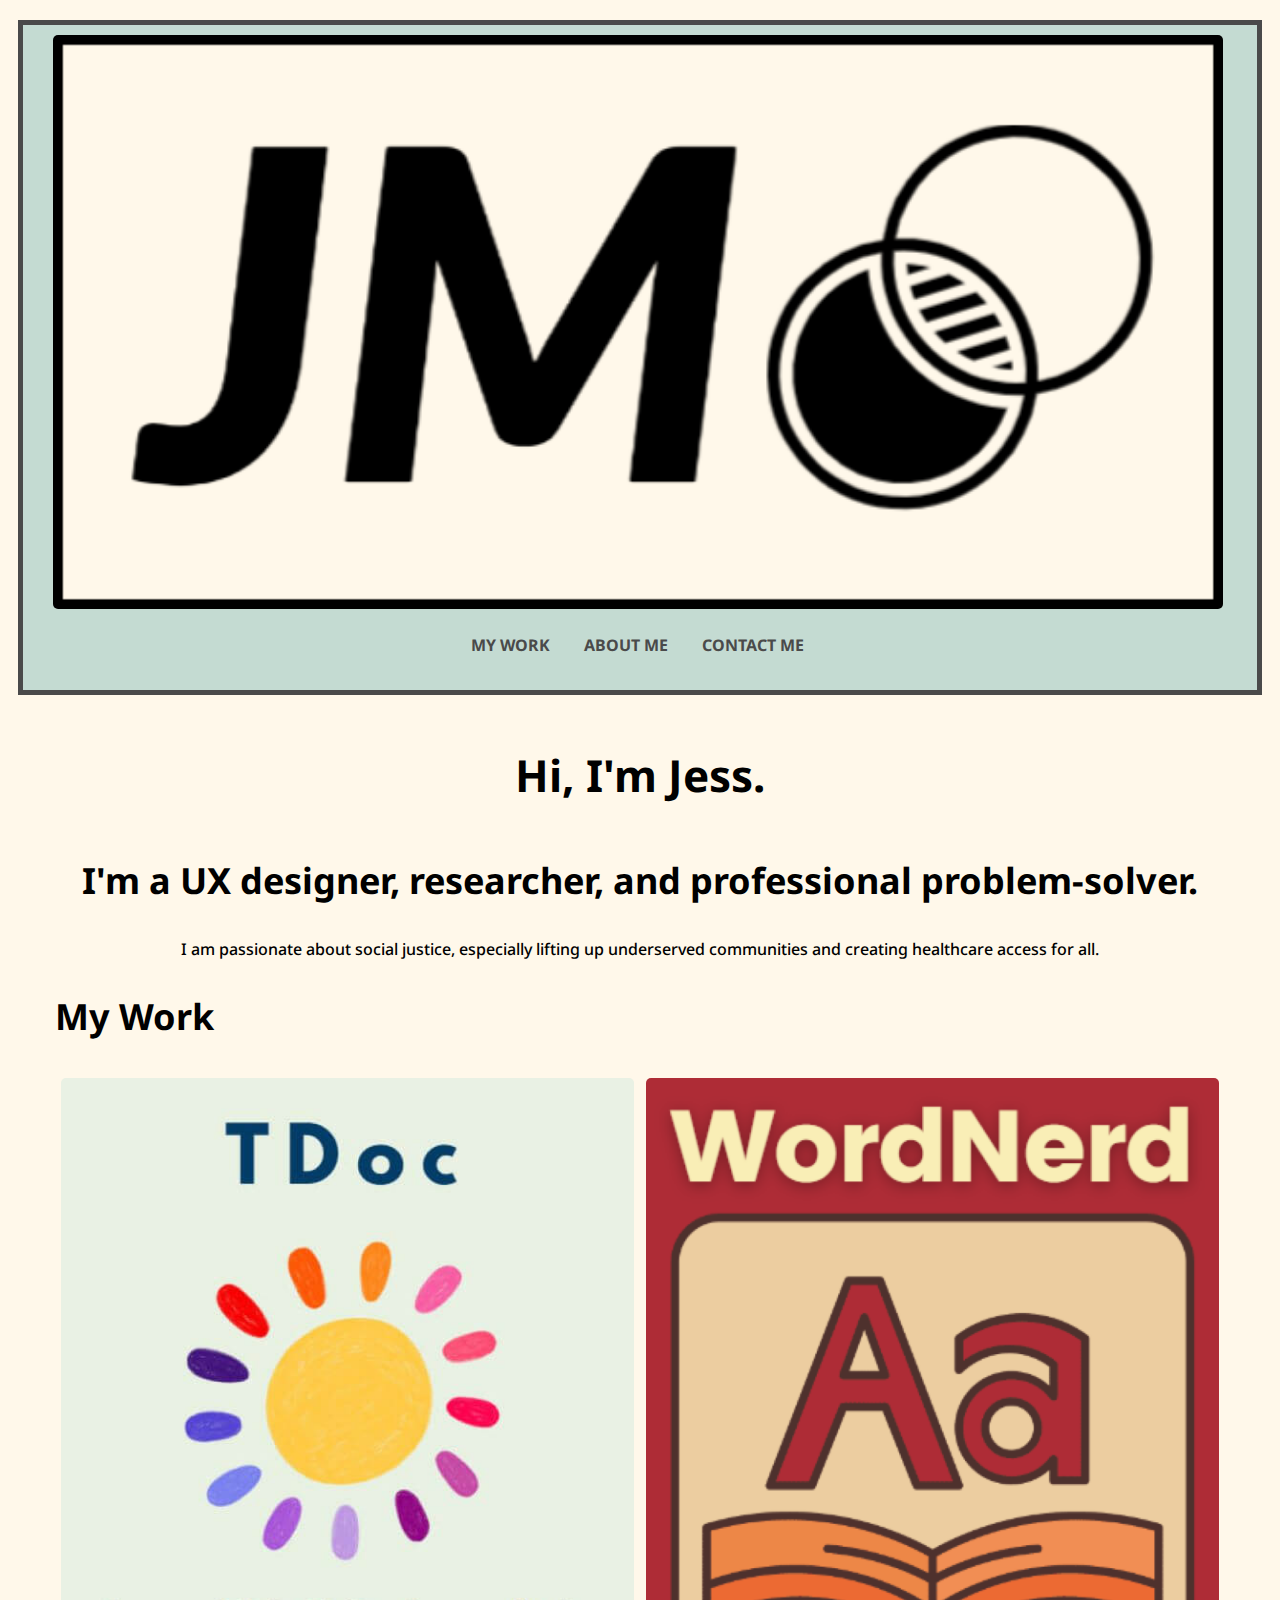
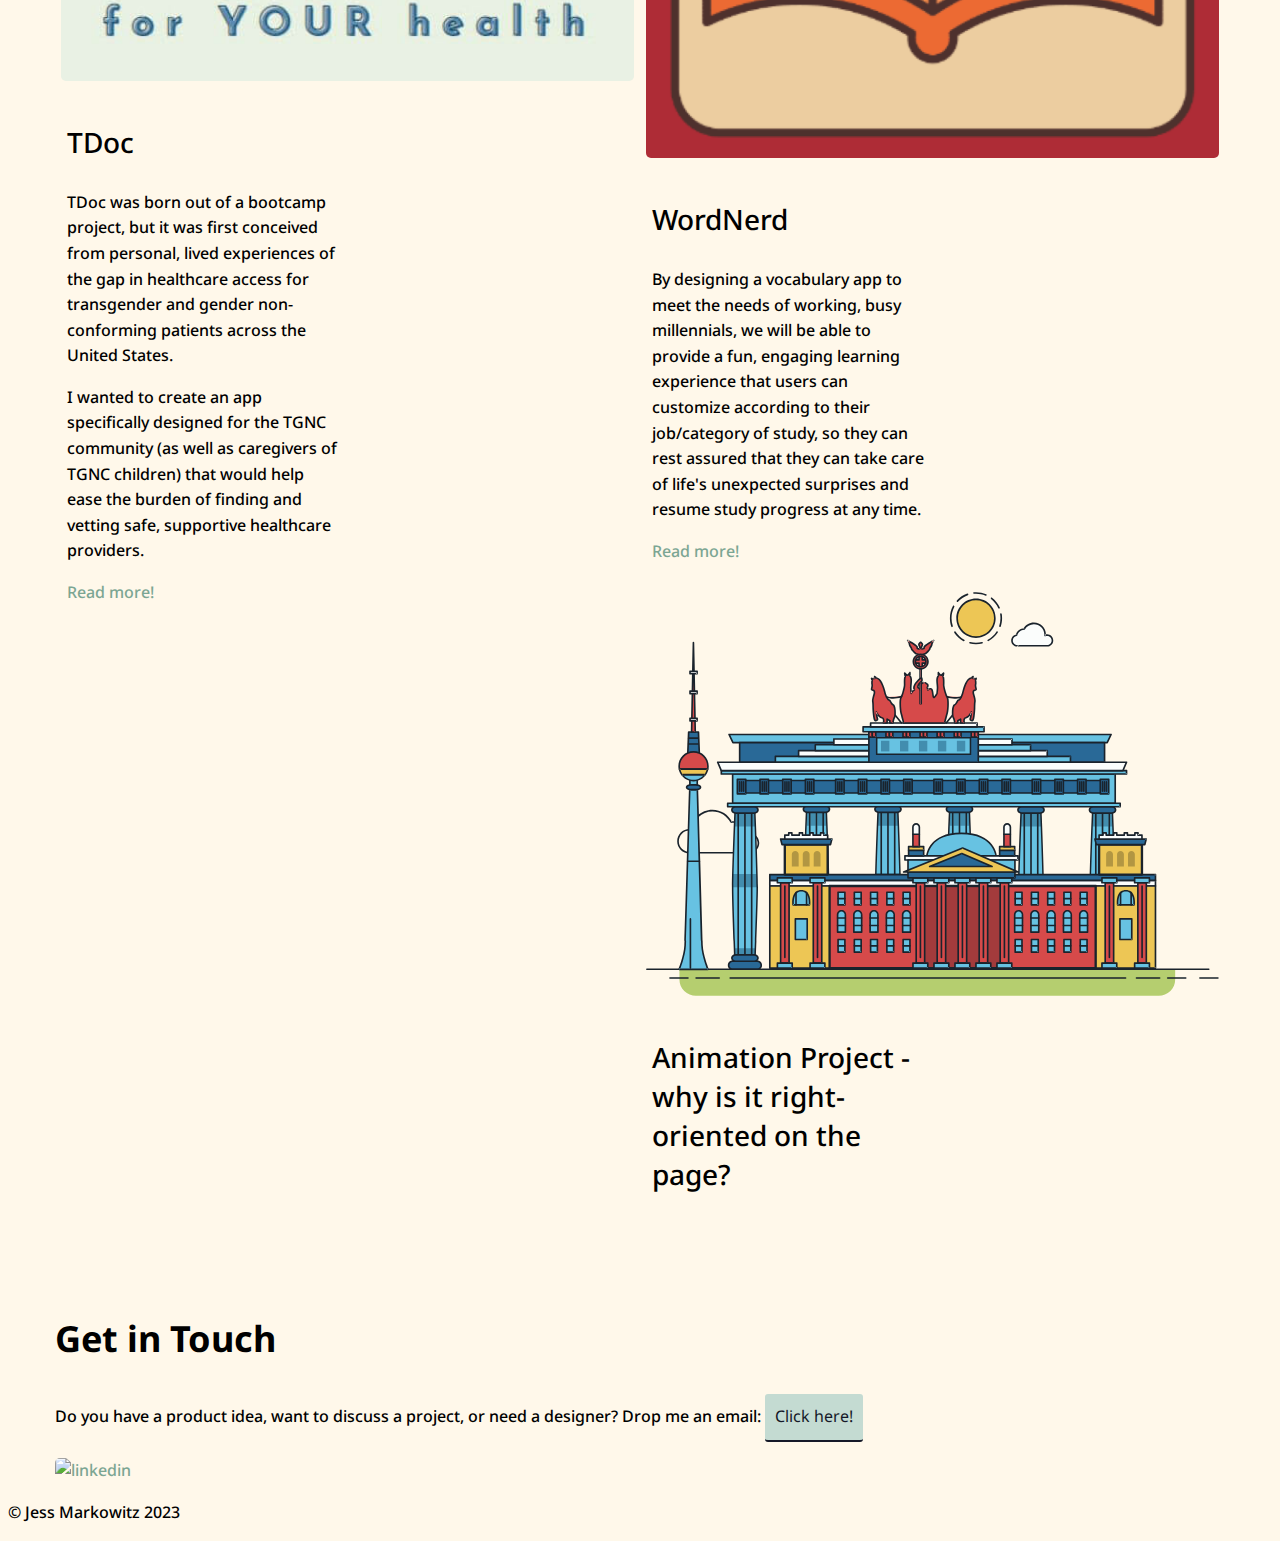
==== commit 77953a1b: "changes to logo" ====
--- a/index.html
+++ b/index.html
@@ -1,749 +1,725 @@
 <!DOCTYPE html>
-<html lang="en" dir="ltr">
-    <head>
-      <meta name="viewport" content="width=device-width, initial-scale=1">
-
-      <link rel="stylesheet" type="text/css" href="css/style.css">
-
-      <link href="https://fonts.googleapis.com/css2?family=Nunito&display=swap" rel="stylesheet">
-
-      <link rel="apple-touch-icon" sizes="144x144" href="img/favicon/apple-touch-icon.png">
-      <link rel="icon" type="image/png" sizes="32x32" href="img/favicon/favicon-32x32.png">
-      <link rel="icon" type="image/png" sizes="16x16" href="img/favicon/favicon-16x16.png">
-      <link rel="manifest" href="img/favicon/site.webmanifest">
-      <link rel="mask-icon" href="img/favicon/safari-pinned-tab.svg" color="#5bbad5">
-      <meta name="msapplication-TileColor" content="#da532c">
-      <meta name="theme-color" content="#ffffff">
-
-        <meta charset="utf-8">
-        <meta name="author" content="Jess Markowitz">
-        <meta name="description" content="Welcome to my portfolio homepage">
-        <title>Portfolio: Jess Markowitz</title>
-    </head>
-
+<html dir="ltr" lang="en">
+<head>
+	<meta content="width=device-width, initial-scale=1" name="viewport">
+	<link href="css/style.css" rel="stylesheet" type="text/css">
+	<link href="https://fonts.googleapis.com/css2?family=Noto+Sans&display=swap" rel="stylesheet">
+	<link href="img/favicon/apple-touch-icon.png" rel="apple-touch-icon" sizes="144x144">
+	<link href="img/favicon/favicon-32x32.png" rel="icon" sizes="32x32" type="image/png">
+	<link href="img/favicon/favicon-16x16.png" rel="icon" sizes="16x16" type="image/png">
+	<link href="img/favicon/site.webmanifest" rel="manifest">
+	<link href="img/favicon/safari-pinned-tab.svg" rel="mask-icon">
+	<meta content="#da532c" name="msapplication-TileColor">
+	<meta content="#ffffff" name="theme-color">
+	<meta charset="utf-8">
+	<meta content="Jess Markowitz" name="author">
+	<meta content="Welcome to my portfolio homepage" name="description">
+	<title>Portfolio: Jess Markowitz</title>
+</head>
 <body id="index-page">
-
-<main>
-
-
-<!-- Header -->
-    <header id="header">
-      <div class="container">
-        <picture>
-          <source srcset="img/fff8ea.png">
-          <img src="img/fff8ea.png" alt="logo" class="logo">
-        </picture>
-
-<!-- Navigation -->
-   <div>
-        <nav>
-          <ul class="navigation">
-            <li><a href="index.html">My Work</a></li>
-            <li><a href="about.html">About Me</a></li>
-            <li><a href="#contact">Contact Me</a></li>
-          </ul>
-        </nav>
-   </div></div>
-        </header>
-          
-<!-- Hero -->
-
-  <div id="hero">
-  <div class="container">
-
-  <h1>Hi, I'm Jess.</h1>
-  <h2>I'm a UX designer, researcher, and professional problem-solver.</h2>
-    <p>I am passionate about social justice, especially lifting up underserved communities and creating healthcare access for all.</p>
-
-  </div>
-  </div>
-
-
-<!-- Projects -->
-
-<div id="work"><div class="container">
-            <h2><span>My Work</span></h2>
-
+	<main>
+		<!-- Header -->
+		<header id="header">
+			<div class="container">
+				<picture><source srcset="img/logonew.png"> <img alt="logo" class="logo" src="img/logonew.png"></picture> 
+        
+    <!-- Navigation -->
+				<div>
+					<nav>
+						<ul class="navigation">
+							<li>
+								<a href="index.html">My Work</a>
+							</li>
+							<li>
+								<a href="about.html">About Me</a>
+							</li>
+							<li>
+								<a href="#contact">Contact Me</a>
+							</li>
+						</ul>
+					</nav>
+				</div>
+			</div>
+		</header>
     
-     <div class="row"><div class="col-md-6 col-lg-7"><!-- open row that holds (2) columns for project -->
-     <div><!-- open first column (used for image) -->
-             <picture>
-               <source srcset="img/tdoc/TDoclogo600px.jpg" media="(max-width:600px)">
-                 <img src="img/tdoc/TDoclogo600px.jpg" alt="TDoc logo" class="tdoc">
-             </picture>
-     </div><!-- end first column -->
-
-     <div><div class="col-md-6 col-lg-7"><!-- open second column (used for text) -->
-          <h3>TDoc</h3><!-- heading for the project -->
-            <p><!-- open paragraph -->
-            TDoc was born out of a bootcamp project, but it was first conceived from personal, lived experiences of the gap in healthcare access for transgender and gender non-conforming patients across the United States.
-            </p><!-- end paragraph -->
-            <p><!-- open paragraph -->
-            I wanted to create an app specifically designed for the TGNC community (as well as caregivers of TGNC children) that would help ease the burden of finding and vetting safe, supportive healthcare providers.
-             </p><!-- end paragraph -->
-            <p><a href="tdoc.html">Read more!</a><!-- button or link label --></p>
-     </div></div><!-- end second column -->
-     </div><!-- end row that holds (2) columns for project -->
+    <!-- Hero -->
+		<div id="hero">
+			<div class="container">
+				<h1>Hi, I'm Jess.</h1>
+				<h2>I'm a UX designer, researcher, and professional problem-solver.</h2>
+				<p>I am passionate about social justice, especially lifting up underserved communities and creating healthcare access for all.</p>
+			</div>
+		</div>
+    
+    <!-- Projects -->
+		<div id="work">
+			<div class="container">
+				<h2><span>My Work</span></h2>
+				<div class="row">
+					<div class="col-md-6 col-lg-7">
+						<!-- open row that holds (2) columns for project -->
+						<div>
+							<!-- open first column (used for image) -->
+							<picture><source media="(max-width:600px)" srcset="img/tdoc/TDoclogo600px.jpg"> <img alt="TDoc logo" class="tdoc" src="img/tdoc/TDoclogo600px.jpg"></picture>
+						</div><!-- end first column -->
+						<div>
+							<div class="col-md-6 col-lg-7">
+								<!-- open second column (used for text) -->
+								<h3>TDoc</h3><!-- heading for the project -->
+								<p><!-- open paragraph -->
+								 TDoc was born out of a bootcamp project, but it was first conceived from personal, lived experiences of the gap in healthcare access for transgender and gender non-conforming patients across the United States.</p><!-- end paragraph -->
+								<p><!-- open paragraph -->
+								 I wanted to create an app specifically designed for the TGNC community (as well as caregivers of TGNC children) that would help ease the burden of finding and vetting safe, supportive healthcare providers.</p><!-- end paragraph -->
+								<p><a href="tdoc.html">Read more!</a><!-- button or link label --></p>
+							</div>
+						</div><!-- end second column -->
+					</div><!-- end row that holds (2) columns for project -->
+					<div class="row">
+						<div class="col-md-6 col-lg-7">
+							<div>
+								<!-- open first column (used for image) -->
+								<picture><source media="(max-width:600px)" srcset="img/wrdnrd/wrdnrdlog600px.png"> <img alt="WordNerd logo" class="wn" src="img/wrdnrd/wrdnrdlog600px.png"></picture>
+							</div><!-- end first column -->
+							<div>
+								<div class="column col-md-6 col-lg-5">
+									<!-- open second column (used for text) -->
+									<h3>WordNerd</h3><!-- heading for the project -->
+									<p><!-- open paragraph -->
+									 By designing a vocabulary app to meet the needs of working, busy millennials, we will be able to provide a fun, engaging learning experience that users can customize according to their job/category of study, so they can rest assured that they can take care of life's unexpected surprises and resume study progress at any time.</p><!-- end paragraph -->
+									<a href="https://placeholder.link">Read more!</a><!-- button or link label -->
+								</div>
+							</div><!-- end second column -->
+						</div><!-- end row that holds (2) columns for project -->
 
 
 
-     <div class="row"><div class="col-md-6 col-lg-7">
-      <div><!-- open first column (used for image) -->
-            <picture>
-               <source srcset="img/wrdnrd/wrdnrdlog600px.png" media="(max-width:600px)">
-                 <img src="img/wrdnrd/wrdnrdlog600px.png" alt="WordNerd logo" class="wn">
-            </picture>
-      </div><!-- end first column -->
+						<div class="row">
+							<div class="col-md-6 col-lg-7">
+								<div>
+									<!-- open first column (used for image) -->
+									<svg class="berlin-illustration" id="about-picture" viewbox="0 0 700 505" xmlns="http://www.w3.org/2000/svg">
+									<defs>
+										<polygon id="a" points=".06 231.917 .06 .929 688.717 .929 688.717 231.917"></polygon>
+									</defs>
+									<g fill="none" fill-rule="evenodd">
+										<g class="sun" transform="translate(0 241)">
+											<path d="M87.602,29 L87.602,28 C87.326,28.001 87.103,28.024 86.927,28.033 L86.979,29.031 L87.947,28.78 C85.741,20.282 78.041,14.002 68.852,14 C67.858,14 66.904,14.096 65.98,14.231 L66.125,15.22 L67.019,14.772 C62.626,6.015 53.567,0.001 43.102,0 C29.041,0.002 17.524,10.848 16.443,24.632 L17.44,24.71 L17.606,23.724 C16.803,23.589 15.969,23.5 15.102,23.5 C6.817,23.501 0.102,30.215 0.102,38.5 C0.102,46.785 6.817,53.499 15.102,53.5 L87.602,53.5 C94.644,53.499 100.351,47.792 100.352,40.75 C100.351,33.708 94.644,28.001 87.602,28 L87.602,30 C90.573,30 93.254,31.202 95.203,33.149 C97.15,35.097 98.351,37.778 98.352,40.75 C98.351,43.722 97.15,46.403 95.203,48.351 C93.254,50.298 90.573,51.5 87.602,51.5 L15.102,51.5 C11.509,51.5 8.265,50.046 5.909,47.692 C3.555,45.337 2.102,42.093 2.102,38.5 C2.102,34.907 3.555,31.663 5.909,29.308 C8.265,26.954 11.509,25.5 15.102,25.5 C15.831,25.5 16.553,25.575 17.273,25.697 C17.551,25.743 17.832,25.672 18.055,25.499 C18.277,25.325 18.414,25.07 18.436,24.789 C19.436,12.04 30.094,1.998 43.102,2 C52.786,1.999 61.163,7.564 65.231,15.669 C65.425,16.055 65.842,16.272 66.27,16.21 C67.132,16.084 67.988,16 68.852,16 C77.108,15.998 84.027,21.647 86.011,29.283 C86.13,29.741 86.557,30.054 87.031,30.03 C87.27,30.017 87.457,29.999 87.602,30 L87.602,29" fill="#1A232C" transform="translate(38 36)"></path>
+										</g>
+										<path d="M646.484,484.382 C646.484,489.501 644.531,494.62 640.627,498.525 C636.722,502.43 631.603,504.382 626.484,504.382 L60.873,504.382 C55.754,504.382 50.636,502.43 46.731,498.525 C42.826,494.62 40.873,489.501 40.873,484.382 L40.873,471.917 L646.484,471.917 L646.484,484.382" fill="#B5CE6F"></path>
+										<polyline fill="#67C2E2" points="334.824 185.029 101.449 185.029 106.209 195.08 563.438 195.08 568.2 185.029 334.824 185.029"></polyline>
+										<path d="M334.824,185.029 L334.824,184.029 L101.449,184.029 C101.104,184.029 100.788,184.203 100.604,184.494 C100.42,184.785 100.398,185.146 100.545,185.457 L105.306,195.508 C105.471,195.856 105.824,196.079 106.209,196.079 L563.438,196.079 C563.824,196.079 564.177,195.856 564.342,195.508 L569.104,185.457 C569.251,185.146 569.229,184.785 569.045,184.494 C568.861,184.203 568.544,184.029 568.2,184.029 L334.824,184.029 L334.824,186.029 L566.62,186.029 L562.806,194.08 L106.842,194.08 L103.029,186.029 L334.824,186.029 L334.824,185.029" fill="#1A232C"></path>
+										<polygon fill="#296997" points="114.416 218.974 560.222 218.974 560.222 195.08 114.416 195.08"></polygon>
+										<path d="M560.222,218.974 L560.222,217.974 L115.416,217.974 L115.416,196.079 L559.222,196.079 L559.222,218.974 L560.222,218.974 L560.222,217.974 L560.222,218.974 L561.222,218.974 L561.222,195.08 C561.222,194.816 561.115,194.559 560.929,194.372 C560.742,194.186 560.485,194.08 560.222,194.08 L114.416,194.08 C114.152,194.08 113.895,194.186 113.708,194.372 C113.522,194.559 113.416,194.816 113.416,195.08 L113.416,218.974 C113.416,219.237 113.522,219.495 113.708,219.681 C113.895,219.867 114.152,219.974 114.416,219.974 L560.222,219.974 C560.485,219.974 560.742,219.867 560.929,219.681 C561.115,219.495 561.222,219.237 561.222,218.974 L560.222,218.974" fill="#1A232C"></path>
+										<polygon fill="#67C2E2" points="105.85 269.08 573.225 269.08 573.225 233.398 105.85 233.398"></polygon>
+										<path d="M573.225,233.398 L573.225,232.398 L105.85,232.398 C105.587,232.398 105.329,232.505 105.143,232.691 C104.957,232.877 104.85,233.134 104.85,233.398 L104.85,269.08 C104.85,269.344 104.957,269.601 105.143,269.788 C105.329,269.974 105.587,270.08 105.85,270.08 L573.225,270.08 C573.488,270.08 573.745,269.974 573.932,269.788 C574.118,269.601 574.225,269.344 574.225,269.08 L574.225,233.398 C574.225,233.134 574.118,232.877 573.932,232.691 C573.745,232.505 573.488,232.398 573.225,232.398 L573.225,233.398 L572.225,233.398 L572.225,268.08 L106.85,268.08 L106.85,234.398 L573.225,234.398 L573.225,233.398 L572.225,233.398 L573.225,233.398" fill="#1A232C"></path>
+										<polygon fill="#296997" points="116.751 256.508 562.557 256.508 562.557 241.243 116.751 241.243"></polygon>
+										<path d="M562.557,256.508 L562.557,255.508 L117.75,255.508 L117.75,242.243 L561.557,242.243 L561.557,256.508 L562.557,256.508 L562.557,255.508 L562.557,256.508 L563.557,256.508 L563.557,241.243 C563.557,240.979 563.45,240.722 563.264,240.535 C563.078,240.349 562.82,240.243 562.557,240.243 L116.75,240.243 C116.487,240.243 116.23,240.349 116.043,240.535 C115.857,240.722 115.751,240.979 115.751,241.243 L115.751,256.508 C115.751,256.771 115.857,257.029 116.043,257.215 C116.23,257.401 116.487,257.508 116.751,257.508 L562.557,257.508 C562.82,257.508 563.077,257.401 563.264,257.215 C563.45,257.029 563.557,256.771 563.557,256.508 L562.557,256.508" fill="#1A232C"></path>
+										<polygon fill="#67C2E2" points="158.07 218.974 518.563 218.974 518.563 211.858 158.07 211.858"></polygon>
+										<path d="M518.563,211.858 L518.563,210.858 L158.07,210.858 C157.807,210.858 157.549,210.964 157.363,211.151 C157.177,211.337 157.07,211.594 157.07,211.858 L157.07,218.974 C157.07,219.237 157.177,219.495 157.363,219.681 C157.549,219.867 157.807,219.974 158.07,219.974 L518.563,219.974 C518.826,219.974 519.083,219.867 519.27,219.681 C519.456,219.495 519.562,219.237 519.562,218.974 L519.562,211.858 C519.562,211.594 519.456,211.337 519.27,211.151 C519.083,210.964 518.826,210.858 518.563,210.858 L518.563,211.858 L517.563,211.858 L517.563,217.974 L159.07,217.974 L159.07,212.858 L518.563,212.858 L518.563,211.858 L517.563,211.858 L518.563,211.858" fill="#1A232C"></path>
+										<polygon fill="#FBFDFC" points="186.438 211.858 490.194 211.858 490.194 204.741 186.438 204.741"></polygon>
+										<path d="M490.194,204.741 L490.194,203.741 L186.438,203.741 C186.175,203.741 185.917,203.848 185.731,204.034 C185.545,204.221 185.438,204.478 185.438,204.741 L185.438,211.858 C185.438,212.121 185.545,212.379 185.731,212.565 C185.917,212.751 186.175,212.858 186.438,212.858 L490.194,212.858 C490.458,212.858 490.715,212.751 490.902,212.565 C491.088,212.379 491.194,212.121 491.194,211.858 L491.194,204.741 C491.194,204.478 491.088,204.221 490.902,204.034 C490.715,203.848 490.458,203.741 490.194,203.741 L490.194,204.741 L489.194,204.741 L489.194,210.858 L187.438,210.858 L187.438,205.741 L490.194,205.741 L490.194,204.741 L489.194,204.741 L490.194,204.741" fill="#1A232C"></path>
+										<polygon fill="#67C2E2" points="206.805 204.741 469.828 204.741 469.828 197.624 206.805 197.624"></polygon>
+										<path d="M469.828,197.624 L469.828,196.624 L206.805,196.624 C206.541,196.624 206.284,196.731 206.098,196.917 C205.911,197.103 205.805,197.361 205.805,197.624 L205.805,204.741 C205.805,205.005 205.911,205.262 206.098,205.449 C206.284,205.635 206.541,205.741 206.805,205.741 L469.828,205.741 C470.091,205.741 470.349,205.635 470.535,205.449 C470.722,205.262 470.828,205.005 470.828,204.741 L470.828,197.624 C470.828,197.361 470.722,197.103 470.535,196.917 C470.349,196.731 470.091,196.624 469.828,196.624 L469.828,197.624 L468.828,197.624 L468.828,203.741 L207.805,203.741 L207.805,198.624 L469.828,198.624 L469.828,197.624 L468.828,197.624 L469.828,197.624" fill="#1A232C"></path>
+										<polygon fill="#FBFDFC" points="229.521 197.624 447.111 197.624 447.111 190.509 229.521 190.509"></polygon>
+										<path d="M447.111,190.509 L447.111,189.509 L229.521,189.509 C229.258,189.509 229,189.616 228.814,189.802 C228.628,189.988 228.521,190.246 228.521,190.509 L228.521,197.624 C228.521,197.888 228.628,198.145 228.814,198.332 C229,198.518 229.258,198.624 229.521,198.624 L447.111,198.624 C447.375,198.624 447.632,198.518 447.818,198.332 C448.005,198.145 448.111,197.888 448.111,197.624 L448.111,190.509 C448.111,190.246 448.005,189.988 447.818,189.802 C447.632,189.616 447.375,189.509 447.111,189.509 L447.111,190.509 L446.111,190.509 L446.111,196.624 L230.521,196.624 L230.521,191.509 L447.111,191.509 L447.111,190.509 L446.111,190.509 L447.111,190.509" fill="#1A232C"></path>
+										<path d="M135.607,355.447 C135.163,337.766 134.264,313.326 133.648,297.387 C133.274,287.721 133.004,281.18 133.004,281.18 L108.722,281.18 C108.722,281.18 108.452,287.721 108.079,297.387 C107.462,313.326 106.563,337.766 106.119,355.447 C105.953,362.059 105.85,367.732 105.85,371.653 L105.85,371.654 C105.85,386.117 107.243,424.332 108.089,446.189 C108.457,455.706 108.722,462.126 108.722,462.126 L133.004,462.126 C133.004,462.126 133.269,455.706 133.637,446.189 C134.482,424.332 135.876,386.117 135.876,371.654 L135.876,371.653 C135.876,367.732 135.773,362.059 135.607,355.447" fill="#67C2E2"></path>
+										<path d="M133.648 297.387L108.079 297.387C108.452 287.721 108.722 281.18 108.722 281.18L133.004 281.18C133.004 281.18 133.274 287.721 133.648 297.387M135.876 371.654L105.85 371.654 105.85 371.653C105.85 367.732 105.953 362.059 106.119 355.447L135.607 355.447C135.773 362.059 135.876 367.732 135.876 371.653L135.876 371.654M133.004 462.126L108.722 462.126C108.722 462.126 108.457 455.706 108.089 446.189L133.637 446.189C133.269 455.706 133.004 462.126 133.004 462.126" fill="#428DAE"></path>
+										<path d="M109.612,461.199 L132.114,461.199 C132.447,453.007 134.949,390.886 134.949,371.653 C134.949,352.42 132.447,290.299 132.114,282.108 L109.612,282.108 C109.279,290.299 106.778,352.42 106.778,371.653 C106.778,390.886 109.279,453.007 109.612,461.199 Z M133.895,463.054 L107.832,463.054 L107.794,462.164 C107.766,461.466 104.922,392.193 104.922,371.653 C104.922,351.114 107.766,281.839 107.794,281.142 L107.832,280.252 L133.895,280.252 L133.931,281.142 C133.96,281.839 136.804,351.114 136.804,371.653 C136.804,392.193 133.96,461.466 133.931,462.164 L133.895,463.054 L133.895,463.054 Z" fill="#1A232C"></path>
+										<path d="M111.638 281.18L111.638 462.126C111.638 462.679 112.086 463.126 112.638 463.126 113.19 463.126 113.638 462.679 113.638 462.126L113.638 281.18C113.638 280.628 113.19 280.18 112.638 280.18 112.086 280.18 111.638 280.628 111.638 281.18M119.863 281.18L119.863 462.126C119.863 462.679 120.311 463.126 120.863 463.126 121.416 463.126 121.863 462.679 121.863 462.126L121.863 281.18C121.863 280.628 121.416 280.18 120.863 280.18 120.311 280.18 119.863 280.628 119.863 281.18M128.088 281.18L128.088 462.126C128.088 462.679 128.536 463.126 129.088 463.126 129.64 463.126 130.088 462.679 130.088 462.126L130.088 281.18C130.088 280.628 129.64 280.18 129.088 280.18 128.536 280.18 128.088 280.628 128.088 281.18" fill="#1A232C"></path>
+										<path d="M136.79,277.265 C136.79,279.418 134.675,281.18 132.09,281.18 L109.636,281.18 C107.051,281.18 104.936,279.418 104.936,277.265 C104.936,275.111 107.051,273.349 109.636,273.349 L132.09,273.349 C134.675,273.349 136.79,275.111 136.79,277.265" fill="#296997"></path>
+										<path d="M136.79,277.265 L135.79,277.265 C135.789,278.005 135.433,278.704 134.769,279.262 C134.109,279.814 133.155,280.181 132.09,280.18 L109.636,280.18 C108.571,280.181 107.617,279.814 106.956,279.262 C106.293,278.704 105.936,278.005 105.936,277.265 C105.936,276.524 106.293,275.825 106.957,275.267 C107.617,274.715 108.571,274.348 109.636,274.349 L132.09,274.349 C133.155,274.348 134.109,274.716 134.769,275.267 C135.433,275.825 135.789,276.524 135.79,277.265 L137.79,277.265 C137.791,275.851 137.09,274.593 136.049,273.731 C135.006,272.863 133.61,272.35 132.09,272.349 L109.636,272.349 C108.116,272.35 106.72,272.863 105.676,273.731 C104.636,274.593 103.935,275.851 103.936,277.265 C103.935,278.678 104.636,279.937 105.677,280.798 C106.72,281.666 108.116,282.179 109.636,282.18 L132.09,282.18 C133.61,282.179 135.006,281.666 136.049,280.798 C137.09,279.937 137.791,278.678 137.79,277.265 L136.79,277.265" fill="#1A232C"></path>
+										<path d="M140.775,467.217 C140.775,469.803 138.661,471.917 136.076,471.917 L105.65,471.917 C103.065,471.917 100.951,469.803 100.951,467.217 L100.951,466.825 C100.951,464.241 103.065,462.126 105.65,462.126 L136.076,462.126 C138.661,462.126 140.775,464.241 140.775,466.825 L140.775,467.217" fill="#296997"></path>
+										<path d="M140.775,467.217 L139.775,467.217 C139.775,468.235 139.361,469.155 138.688,469.83 C138.013,470.503 137.093,470.917 136.076,470.917 L105.65,470.917 C104.633,470.917 103.713,470.504 103.038,469.83 C102.365,469.155 101.951,468.235 101.951,467.217 L101.951,466.825 C101.951,465.808 102.365,464.889 103.038,464.214 C103.713,463.54 104.633,463.127 105.65,463.126 L136.076,463.126 C137.093,463.127 138.013,463.54 138.688,464.214 C139.362,464.889 139.775,465.808 139.775,466.825 L139.775,467.217 L141.775,467.217 L141.775,466.825 C141.772,463.684 139.217,461.13 136.076,461.126 L105.65,461.126 C102.509,461.13 99.955,463.684 99.951,466.825 L99.951,467.217 C99.954,470.36 102.509,472.914 105.65,472.917 L136.076,472.917 C139.217,472.914 141.772,470.36 141.775,467.217 L140.775,467.217" fill="#1A232C"></path>
+										<path d="M136.79,458.208 C136.79,460.363 134.675,462.126 132.09,462.126 L109.636,462.126 C107.051,462.126 104.936,460.363 104.936,458.208 C104.936,456.057 107.051,454.292 109.636,454.292 L132.09,454.292 C134.675,454.292 136.79,456.057 136.79,458.208" fill="#296997"></path>
+										<path d="M136.79,458.208 L135.79,458.208 C135.789,458.949 135.432,459.649 134.769,460.207 C134.108,460.76 133.154,461.128 132.09,461.126 L109.636,461.126 C108.572,461.128 107.617,460.76 106.957,460.207 C106.293,459.649 105.936,458.949 105.936,458.208 C105.936,457.47 106.293,456.77 106.957,456.212 C107.617,455.659 108.572,455.291 109.636,455.292 L132.09,455.292 C133.154,455.291 134.108,455.659 134.769,456.212 C135.433,456.77 135.789,457.47 135.79,458.208 L137.79,458.208 C137.791,456.796 137.09,455.538 136.05,454.675 C135.006,453.808 133.61,453.294 132.09,453.292 L109.636,453.292 C108.115,453.294 106.719,453.808 105.676,454.675 C104.636,455.538 103.935,456.796 103.936,458.208 C103.935,459.622 104.636,460.881 105.676,461.743 C106.72,462.611 108.116,463.125 109.636,463.126 L132.09,463.126 C133.61,463.125 135.006,462.611 136.05,461.743 C137.09,460.881 137.791,459.622 137.79,458.208 L136.79,458.208" fill="#1A232C"></path>
+										<path d="M572.471,355.447 C572.025,337.766 571.126,313.326 570.51,297.387 C570.137,287.721 569.867,281.18 569.867,281.18 L545.585,281.18 C545.585,281.18 545.315,287.721 544.942,297.387 C544.326,313.326 543.427,337.766 542.981,355.447 C542.815,362.059 542.713,367.732 542.713,371.653 L542.713,371.654 C542.713,386.117 544.107,424.332 544.952,446.189 C545.32,455.706 545.585,462.126 545.585,462.126 L569.867,462.126 C569.867,462.126 570.132,455.706 570.499,446.189 C571.346,424.332 572.739,386.117 572.739,371.654 L572.739,371.653 C572.739,367.732 572.637,362.059 572.471,355.447" fill="#67C2E2"></path>
+										<path d="M569.582 297.387L566.951 297.387 566.951 282.108 568.977 282.108C569.063 284.206 569.29 289.841 569.582 297.387M564.951 297.387L545.871 297.387C546.162 289.841 546.39 284.206 546.476 282.108L564.951 282.108 564.951 297.387M571.8 369.187L566.951 369.187 566.951 356.265 571.562 356.265C571.685 361.272 571.771 365.701 571.8 369.187M564.951 369.187L543.653 369.187C543.684 365.512 543.777 360.79 543.912 355.447L553.551 355.447 553.551 356.265 564.951 356.265 564.951 369.187" fill="#428DAE"></path>
+										<path d="M546.476,461.199 L568.977,461.199 C569.31,453.007 571.812,390.886 571.812,371.653 C571.812,352.42 569.31,290.299 568.977,282.108 L546.476,282.108 C546.142,290.299 543.642,352.42 543.642,371.653 C543.642,390.886 546.142,453.007 546.476,461.199 M570.758,463.054 L544.694,463.054 L544.658,462.164 C544.629,461.466 541.785,392.193 541.785,371.653 C541.785,351.114 544.629,281.839 544.658,281.142 L544.694,280.252 L570.758,280.252 L570.795,281.142 C570.823,281.839 573.667,351.114 573.667,371.653 C573.667,392.193 570.823,461.466 570.795,462.164 L570.758,463.054" fill="#1A232C"></path>
+										<path d="M548.501 281.18L548.501 462.126C548.501 462.679 548.949 463.126 549.501 463.126 550.053 463.126 550.501 462.679 550.501 462.126L550.501 281.18C550.501 280.628 550.053 280.18 549.501 280.18 548.949 280.18 548.501 280.628 548.501 281.18M556.727 281.18L556.727 462.126C556.727 462.679 557.174 463.126 557.727 463.126 558.279 463.126 558.727 462.679 558.727 462.126L558.727 281.18C558.727 280.628 558.279 280.18 557.727 280.18 557.174 280.18 556.727 280.628 556.727 281.18M564.951 281.18L564.951 462.126C564.951 462.679 565.399 463.126 565.951 463.126 566.503 463.126 566.951 462.679 566.951 462.126L566.951 281.18C566.951 280.628 566.503 280.18 565.951 280.18 565.399 280.18 564.951 280.628 564.951 281.18" fill="#1A232C"></path>
+										<path d="M573.653,277.265 C573.653,279.418 571.537,281.18 568.953,281.18 L546.499,281.18 C543.915,281.18 541.799,279.418 541.799,277.265 C541.799,275.111 543.915,273.349 546.499,273.349 L568.953,273.349 C571.537,273.349 573.653,275.111 573.653,277.265" fill="#296997"></path>
+										<path d="M573.653,277.265 L572.653,277.265 C572.653,278.005 572.296,278.704 571.632,279.262 C570.972,279.814 570.017,280.181 568.953,280.18 L546.499,280.18 C545.435,280.181 544.48,279.814 543.82,279.262 C543.156,278.704 542.8,278.005 542.799,277.265 C542.8,276.525 543.156,275.825 543.82,275.267 C544.481,274.715 545.435,274.348 546.499,274.349 L568.953,274.349 C570.017,274.348 570.972,274.715 571.632,275.267 C572.296,275.825 572.653,276.525 572.653,277.265 L574.653,277.265 C574.654,275.851 573.953,274.593 572.912,273.731 C571.869,272.863 570.473,272.35 568.953,272.349 L546.499,272.349 C544.979,272.35 543.583,272.863 542.54,273.731 C541.499,274.593 540.798,275.851 540.799,277.265 C540.798,278.679 541.499,279.937 542.54,280.798 C543.583,281.666 544.979,282.179 546.499,282.18 L568.953,282.18 C570.473,282.179 571.869,281.666 572.912,280.798 C573.953,279.937 574.654,278.679 574.653,277.265 L573.653,277.265" fill="#1A232C"></path>
+										<path d="M577.639,467.217 C577.639,469.803 575.524,471.917 572.938,471.917 L542.514,471.917 C539.929,471.917 537.813,469.803 537.813,467.217 L537.813,466.825 C537.813,464.241 539.929,462.126 542.514,462.126 L572.938,462.126 C575.524,462.126 577.639,464.241 577.639,466.825 L577.639,467.217" fill="#296997"></path>
+										<path d="M577.639,467.217 L576.639,467.217 C576.638,468.235 576.225,469.155 575.551,469.83 C574.876,470.503 573.956,470.917 572.938,470.917 L542.514,470.917 C541.497,470.917 540.576,470.503 539.901,469.83 C539.227,469.155 538.814,468.234 538.813,467.217 L538.813,466.825 C538.814,465.808 539.227,464.889 539.901,464.214 C540.576,463.54 541.497,463.127 542.514,463.126 L572.938,463.126 C573.956,463.127 574.876,463.54 575.551,464.214 C576.225,464.888 576.638,465.808 576.639,466.825 L576.639,467.217 L578.639,467.217 L578.639,466.825 C578.635,463.684 576.081,461.13 572.938,461.126 L542.514,461.126 C539.372,461.13 536.817,463.684 536.813,466.825 L536.813,467.217 C536.817,470.36 539.372,472.914 542.514,472.917 L572.938,472.917 C576.081,472.914 578.635,470.359 578.639,467.217 L577.639,467.217" fill="#1A232C"></path>
+										<path d="M573.653,458.208 C573.653,460.363 571.537,462.126 568.953,462.126 L546.499,462.126 C543.915,462.126 541.799,460.363 541.799,458.208 C541.799,456.057 543.915,454.292 546.499,454.292 L568.953,454.292 C571.537,454.292 573.653,456.057 573.653,458.208" fill="#296997"></path>
+										<path d="M573.653,458.208 L572.653,458.208 C572.653,458.949 572.296,459.649 571.632,460.207 C570.971,460.76 570.017,461.128 568.953,461.126 L546.499,461.126 C545.435,461.128 544.481,460.76 543.82,460.207 C543.157,459.649 542.799,458.949 542.799,458.208 C542.799,457.47 543.156,456.77 543.82,456.212 C544.481,455.659 545.435,455.291 546.499,455.292 L568.953,455.292 C570.017,455.291 570.971,455.659 571.632,456.212 C572.296,456.77 572.653,457.47 572.653,458.208 L574.653,458.208 C574.654,456.796 573.953,455.538 572.912,454.675 C571.869,453.808 570.473,453.294 568.953,453.292 L546.499,453.292 C544.979,453.294 543.583,453.808 542.54,454.675 C541.499,455.538 540.798,456.796 540.799,458.208 C540.798,459.622 541.499,460.881 542.54,461.743 C543.583,462.611 544.979,463.125 546.499,463.126 L568.953,463.126 C570.473,463.125 571.869,462.611 572.912,461.743 C573.953,460.881 574.654,459.622 574.653,458.208 L573.653,458.208" fill="#1A232C"></path>
+										<path d="M485.098,355.447 C484.654,337.766 483.753,313.326 483.137,297.387 C482.764,287.721 482.494,281.18 482.494,281.18 L458.213,281.18 C458.213,281.18 457.942,287.721 457.569,297.387 C456.953,313.326 456.055,337.766 455.608,355.447 C455.443,362.059 455.34,367.732 455.34,371.653 L455.34,371.654 C455.34,386.117 456.733,424.332 457.58,446.189 C457.948,455.706 458.213,462.126 458.213,462.126 L482.494,462.126 C482.494,462.126 482.759,455.706 483.126,446.189 C483.973,424.332 485.366,386.117 485.366,371.654 L485.366,371.653 C485.366,367.732 485.265,362.059 485.098,355.447" fill="#67C2E2"></path>
+										<path d="M483.137 297.387L457.569 297.387C457.942 287.721 458.213 281.18 458.213 281.18L482.494 281.18C482.494 281.18 482.764 287.721 483.137 297.387M485.355 369.187L455.351 369.187C455.382 365.502 455.475 360.78 455.608 355.447L485.098 355.447C485.232 360.78 485.325 365.502 485.355 369.187" fill="#428DAE"></path>
+										<path d="M459.103,461.199 L481.605,461.199 C481.938,453.007 484.439,390.886 484.439,371.653 C484.439,352.42 481.938,290.299 481.605,282.108 L459.103,282.108 C458.769,290.299 456.268,352.42 456.268,371.653 C456.268,390.886 458.769,453.007 459.103,461.199 Z M483.386,463.054 L457.321,463.054 L457.285,462.164 C457.256,461.466 454.412,392.193 454.412,371.653 C454.412,351.114 457.256,281.839 457.285,281.142 L457.321,280.252 L483.386,280.252 L483.422,281.142 C483.45,281.839 486.294,351.114 486.294,371.653 C486.294,392.193 483.45,461.466 483.422,462.164 L483.386,463.054 L483.386,463.054 Z" fill="#1A232C"></path>
+										<path d="M461.128 281.18L461.128 462.126C461.128 462.679 461.576 463.126 462.128 463.126 462.68 463.126 463.128 462.679 463.128 462.126L463.128 281.18C463.128 280.628 462.68 280.18 462.128 280.18 461.576 280.18 461.128 280.628 461.128 281.18M469.354 281.18L469.354 462.126C469.354 462.679 469.801 463.126 470.354 463.126 470.906 463.126 471.354 462.679 471.354 462.126L471.354 281.18C471.354 280.628 470.906 280.18 470.354 280.18 469.801 280.18 469.354 280.628 469.354 281.18M477.578 281.18L477.578 462.126C477.578 462.679 478.026 463.126 478.578 463.126 479.13 463.126 479.578 462.679 479.578 462.126L479.578 281.18C479.578 280.628 479.13 280.18 478.578 280.18 478.026 280.18 477.578 280.628 477.578 281.18" fill="#1A232C"></path>
+										<path d="M486.281,277.265 C486.281,279.418 484.164,281.18 481.58,281.18 L459.126,281.18 C456.542,281.18 454.426,279.418 454.426,277.265 C454.426,275.111 456.542,273.349 459.126,273.349 L481.58,273.349 C484.164,273.349 486.281,275.111 486.281,277.265" fill="#296997"></path>
+										<path d="M486.281,277.265 L485.281,277.265 C485.281,278.005 484.924,278.704 484.26,279.262 C483.599,279.814 482.644,280.181 481.58,280.18 L459.126,280.18 C458.062,280.181 457.107,279.814 456.447,279.262 C455.783,278.704 455.427,278.005 455.426,277.265 C455.427,276.525 455.783,275.825 456.447,275.267 C457.108,274.715 458.062,274.348 459.126,274.349 L481.58,274.349 C482.644,274.348 483.599,274.716 484.26,275.268 C484.924,275.825 485.281,276.525 485.281,277.265 L487.281,277.265 C487.282,275.851 486.58,274.593 485.54,273.731 C484.496,272.863 483.1,272.35 481.58,272.349 L459.126,272.349 C457.606,272.35 456.21,272.863 455.167,273.731 C454.126,274.593 453.425,275.851 453.426,277.265 C453.425,278.679 454.126,279.937 455.167,280.798 C456.21,281.666 457.606,282.179 459.126,282.18 L481.58,282.18 C483.1,282.179 484.496,281.666 485.54,280.799 C486.58,279.937 487.282,278.679 487.281,277.265 L486.281,277.265" fill="#1A232C"></path>
+										<path d="M490.266,467.217 C490.266,469.803 488.151,471.917 485.565,471.917 L455.141,471.917 C452.556,471.917 450.44,469.803 450.44,467.217 L450.44,466.825 C450.44,464.241 452.556,462.126 455.141,462.126 L485.565,462.126 C488.151,462.126 490.266,464.241 490.266,466.825 L490.266,467.217" fill="#296997"></path>
+										<path d="M490.266,467.217 L489.266,467.217 C489.265,468.235 488.852,469.155 488.178,469.83 C487.503,470.503 486.583,470.917 485.565,470.917 L455.141,470.917 C454.124,470.917 453.203,470.503 452.528,469.83 C451.854,469.155 451.441,468.234 451.44,467.217 L451.44,466.825 C451.441,465.808 451.854,464.889 452.528,464.214 C453.203,463.54 454.124,463.127 455.141,463.126 L485.565,463.126 C486.583,463.127 487.503,463.54 488.178,464.214 C488.852,464.888 489.265,465.808 489.266,466.825 L489.266,467.217 L491.266,467.217 L491.266,466.825 C491.262,463.684 488.708,461.13 485.565,461.126 L455.141,461.126 C451.999,461.13 449.444,463.684 449.44,466.825 L449.44,467.217 C449.444,470.36 451.999,472.914 455.141,472.917 L485.565,472.917 C488.708,472.914 491.262,470.359 491.266,467.217 L490.266,467.217" fill="#1A232C"></path>
+										<path d="M486.281,458.208 C486.281,460.363 484.164,462.126 481.58,462.126 L459.126,462.126 C456.542,462.126 454.426,460.363 454.426,458.208 C454.426,456.057 456.542,454.292 459.126,454.292 L481.58,454.292 C484.164,454.292 486.281,456.057 486.281,458.208" fill="#296997"></path>
+										<path d="M486.281,458.208 L485.281,458.208 C485.281,458.949 484.923,459.649 484.26,460.207 C483.599,460.76 482.644,461.128 481.58,461.126 L459.126,461.126 C458.062,461.128 457.108,460.76 456.447,460.207 C455.784,459.649 455.427,458.949 455.426,458.208 C455.426,457.47 455.783,456.77 456.447,456.212 C457.108,455.659 458.062,455.291 459.126,455.292 L481.58,455.292 C482.644,455.291 483.598,455.659 484.26,456.212 C484.924,456.77 485.281,457.47 485.281,458.208 L487.281,458.208 C487.282,456.795 486.58,455.538 485.54,454.675 C484.496,453.808 483.1,453.294 481.58,453.292 L459.126,453.292 C457.606,453.294 456.21,453.808 455.167,454.675 C454.126,455.538 453.425,456.796 453.426,458.208 C453.425,459.622 454.126,460.881 455.167,461.743 C456.21,462.611 457.606,463.125 459.126,463.126 L481.58,463.126 C483.1,463.125 484.496,462.611 485.54,461.743 C486.581,460.881 487.282,459.622 487.281,458.208 L486.281,458.208" fill="#1A232C"></path>
+										<path d="M397.726,354.466 C397.28,336.787 396.381,312.346 395.765,296.407 C395.392,286.742 395.122,280.2 395.122,280.2 L370.84,280.2 C370.84,280.2 370.57,286.742 370.197,296.407 C369.581,312.346 368.682,336.787 368.236,354.466 C368.07,361.078 367.968,366.751 367.968,370.672 L367.968,370.673 C367.968,385.136 369.361,423.352 370.207,445.208 C370.575,454.726 370.84,461.146 370.84,461.146 L395.122,461.146 C395.122,461.146 395.386,454.726 395.754,445.208 C396.601,423.352 397.994,385.136 397.994,370.673 L397.994,370.672 C397.994,366.751 397.892,361.078 397.726,354.466" fill="#67C2E2"></path>
+										<path d="M394.837 296.407L392.206 296.407 392.206 281.127 394.233 281.127C394.318 283.225 394.545 288.861 394.837 296.407L394.837 296.407zM383.981 296.407L390.206 296.407 390.206 281.127 383.981 281.127 383.981 296.407zM375.756 296.407L381.98 296.407 381.98 281.127 375.756 281.127 375.756 296.407zM373.756 296.407L371.126 296.407C371.417 288.861 371.645 283.225 371.73 281.127L373.756 281.127 373.756 296.407 373.756 296.407zM397.062 369.187L392.206 369.187 392.206 354.466 396.796 354.466C396.943 360.298 397.041 365.389 397.062 369.187L397.062 369.187zM383.981 369.187L390.206 369.187 390.206 354.466 383.981 354.466 383.981 369.187zM375.756 369.187L381.98 369.187 381.98 354.466 375.756 354.466 375.756 369.187zM373.756 369.187L368.9 369.187C368.921 365.389 369.019 360.298 369.166 354.466L373.756 354.466 373.756 369.187 373.756 369.187z" fill="#428DAE"></path>
+										<path d="M371.73,460.218 L394.233,460.218 C394.565,452.027 397.066,389.906 397.066,370.672 C397.066,351.44 394.565,289.319 394.233,281.127 L371.73,281.127 C371.397,289.319 368.895,351.44 368.895,370.672 C368.895,389.906 371.397,452.027 371.73,460.218 M396.013,462.074 L369.949,462.074 L369.912,461.184 C369.884,460.486 367.04,391.212 367.04,370.672 C367.04,350.133 369.884,280.859 369.912,280.162 L369.949,279.272 L396.013,279.272 L396.05,280.162 C396.078,280.859 398.922,350.133 398.922,370.672 C398.922,391.212 396.078,460.486 396.05,461.184 L396.013,462.074" fill="#1A232C"></path>
+										<path d="M373.756 280.2L373.756 461.146C373.756 461.698 374.203 462.146 374.756 462.146 375.308 462.146 375.756 461.698 375.756 461.146L375.756 280.2C375.756 279.647 375.308 279.2 374.756 279.2 374.203 279.2 373.756 279.647 373.756 280.2M381.98 280.2L381.98 461.146C381.98 461.698 382.428 462.146 382.98 462.146 383.533 462.146 383.981 461.698 383.981 461.146L383.981 280.2C383.981 279.647 383.533 279.2 382.98 279.2 382.428 279.2 381.98 279.647 381.98 280.2M390.206 280.2L390.206 461.146C390.206 461.698 390.654 462.146 391.206 462.146 391.758 462.146 392.206 461.698 392.206 461.146L392.206 280.2C392.206 279.647 391.758 279.2 391.206 279.2 390.654 279.2 390.206 279.647 390.206 280.2" fill="#1A232C"></path>
+										<path d="M398.908,276.285 C398.908,278.439 396.792,280.2 394.208,280.2 L371.754,280.2 C369.17,280.2 367.053,278.439 367.053,276.285 C367.053,274.13 369.17,272.369 371.754,272.369 L394.208,272.369 C396.792,272.369 398.908,274.13 398.908,276.285" fill="#296997"></path>
+										<path d="M398.908,276.285 L397.908,276.285 C397.907,277.025 397.551,277.724 396.887,278.281 C396.227,278.833 395.272,279.201 394.208,279.2 L371.754,279.2 C370.69,279.201 369.735,278.833 369.074,278.281 C368.41,277.724 368.053,277.025 368.053,276.285 C368.053,275.544 368.41,274.845 369.074,274.287 C369.735,273.735 370.69,273.367 371.754,273.369 L394.208,273.369 C395.272,273.367 396.227,273.735 396.887,274.287 C397.551,274.844 397.907,275.544 397.908,276.285 L399.908,276.285 C399.909,274.871 399.208,273.612 398.167,272.75 C397.124,271.883 395.728,271.37 394.208,271.369 L371.754,271.369 C370.234,271.37 368.838,271.883 367.794,272.75 C366.754,273.612 366.052,274.871 366.053,276.285 C366.052,277.699 366.754,278.957 367.795,279.818 C368.838,280.686 370.234,281.198 371.754,281.2 L394.208,281.2 C395.728,281.198 397.123,280.686 398.167,279.818 C399.208,278.957 399.909,277.698 399.908,276.285 L398.908,276.285" fill="#1A232C"></path>
+										<path d="M402.894,466.237 C402.894,468.823 400.779,470.937 398.193,470.937 L367.768,470.937 C365.183,470.937 363.068,468.823 363.068,466.237 L363.068,465.844 C363.068,463.26 365.183,461.146 367.768,461.146 L398.193,461.146 C400.779,461.146 402.894,463.26 402.894,465.844 L402.894,466.237" fill="#296997"></path>
+										<path d="M402.894,466.237 L401.894,466.237 C401.893,467.254 401.48,468.174 400.806,468.849 C400.131,469.523 399.211,469.937 398.193,469.937 L367.768,469.937 C366.751,469.937 365.831,469.523 365.156,468.849 C364.482,468.174 364.069,467.254 364.068,466.237 L364.068,465.844 C364.069,464.828 364.482,463.908 365.156,463.233 C365.831,462.56 366.751,462.146 367.768,462.146 L398.193,462.146 C399.211,462.146 400.131,462.56 400.806,463.233 C401.48,463.908 401.893,464.828 401.894,465.844 L401.894,466.237 L403.894,466.237 L403.894,465.844 C403.89,462.703 401.336,460.15 398.193,460.146 L367.768,460.146 C364.626,460.15 362.072,462.703 362.068,465.844 L362.068,466.237 C362.072,469.379 364.626,471.933 367.768,471.937 L398.193,471.937 C401.336,471.933 403.89,469.379 403.894,466.237 L402.894,466.237" fill="#1A232C"></path>
+										<path d="M398.908,457.228 C398.908,459.382 396.792,461.146 394.208,461.146 L371.754,461.146 C369.17,461.146 367.053,459.382 367.053,457.228 C367.053,455.077 369.17,453.312 371.754,453.312 L394.208,453.312 C396.792,453.312 398.908,455.077 398.908,457.228" fill="#296997"></path>
+										<path d="M398.908,457.228 L397.908,457.228 C397.908,457.968 397.55,458.669 396.887,459.226 C396.226,459.779 395.272,460.147 394.208,460.146 L371.754,460.146 C370.69,460.147 369.736,459.779 369.074,459.226 C368.411,458.668 368.053,457.968 368.053,457.228 C368.053,456.489 368.41,455.789 369.074,455.231 C369.736,454.679 370.69,454.311 371.754,454.312 L394.208,454.312 C395.272,454.311 396.226,454.679 396.887,455.231 C397.551,455.789 397.908,456.489 397.908,457.228 L399.908,457.228 C399.909,455.815 399.208,454.557 398.167,453.695 C397.124,452.827 395.728,452.313 394.208,452.312 L371.754,452.312 C370.234,452.313 368.838,452.827 367.794,453.695 C366.754,454.557 366.052,455.815 366.053,457.228 C366.052,458.642 366.753,459.901 367.794,460.763 C368.838,461.631 370.234,462.145 371.754,462.146 L394.208,462.146 C395.728,462.145 397.124,461.631 398.167,460.763 C399.208,459.9 399.909,458.642 399.908,457.228 L398.908,457.228" fill="#1A232C"></path>
+										<path d="M310.353,354.466 C309.908,336.787 309.009,312.346 308.393,296.407 C308.019,286.742 307.75,280.2 307.75,280.2 L283.467,280.2 C283.467,280.2 283.198,286.742 282.824,296.407 C282.208,312.346 281.309,336.787 280.864,354.466 C280.698,361.078 280.596,366.751 280.596,370.672 L280.596,370.673 C280.596,385.136 281.989,423.352 282.834,445.208 C283.202,454.726 283.467,461.146 283.467,461.146 L307.75,461.146 C307.75,461.146 308.014,454.726 308.382,445.208 C309.228,423.352 310.622,385.136 310.622,370.673 L310.622,370.672 C310.622,366.751 310.518,361.078 310.353,354.466" fill="#67C2E2"></path>
+										<path d="M308.393 296.407L282.824 296.407C283.198 286.742 283.467 280.2 283.467 280.2L307.75 280.2C307.75 280.2 308.019 286.742 308.393 296.407M310.617 369.187L280.6 369.187C280.621 365.377 280.718 360.285 280.864 354.466L310.353 354.466C310.498 360.285 310.596 365.377 310.617 369.187" fill="#428DAE"></path>
+										<path d="M284.357,460.218 L306.86,460.218 C307.193,452.027 309.694,389.906 309.694,370.672 C309.694,351.44 307.193,289.319 306.86,281.127 L284.357,281.127 C284.024,289.319 281.523,351.44 281.523,370.672 C281.523,389.906 284.024,452.027 284.357,460.218 Z M308.639,462.074 L282.576,462.074 L282.54,461.184 C282.511,460.486 279.668,391.212 279.668,370.672 C279.668,350.133 282.511,280.859 282.54,280.162 L282.576,279.272 L308.639,279.272 L308.677,280.162 C308.706,280.859 311.549,350.133 311.549,370.672 C311.549,391.212 308.706,460.486 308.677,461.184 L308.639,462.074 L308.639,462.074 Z" fill="#1A232C"></path>
+										<path d="M286.383 280.2L286.383 461.146C286.383 461.698 286.831 462.146 287.383 462.146 287.936 462.146 288.383 461.698 288.383 461.146L288.383 280.2C288.383 279.647 287.936 279.2 287.383 279.2 286.831 279.2 286.383 279.647 286.383 280.2M294.608 280.2L294.608 461.146C294.608 461.698 295.056 462.146 295.608 462.146 296.161 462.146 296.608 461.698 296.608 461.146L296.608 280.2C296.608 279.647 296.161 279.2 295.608 279.2 295.056 279.2 294.608 279.647 294.608 280.2M302.834 280.2L302.834 461.146C302.834 461.698 303.281 462.146 303.834 462.146 304.386 462.146 304.834 461.698 304.834 461.146L304.834 280.2C304.834 279.647 304.386 279.2 303.834 279.2 303.281 279.2 302.834 279.647 302.834 280.2" fill="#1A232C"></path>
+										<path d="M311.535,276.285 C311.535,278.439 309.42,280.2 306.836,280.2 L284.381,280.2 C281.797,280.2 279.681,278.439 279.681,276.285 C279.681,274.13 281.797,272.369 284.381,272.369 L306.836,272.369 C309.42,272.369 311.535,274.13 311.535,276.285" fill="#296997"></path>
+										<path d="M311.535,276.285 L310.535,276.285 C310.534,277.025 310.177,277.724 309.514,278.282 C308.854,278.833 307.901,279.201 306.836,279.2 L284.381,279.2 C283.316,279.201 282.362,278.833 281.702,278.281 C281.038,277.724 280.681,277.025 280.681,276.285 C280.681,275.544 281.038,274.844 281.702,274.287 C282.362,273.735 283.317,273.367 284.381,273.369 L306.836,273.369 C307.9,273.367 308.854,273.735 309.514,274.287 C310.177,274.844 310.534,275.544 310.535,276.285 L312.535,276.285 C312.535,274.871 311.835,273.613 310.795,272.75 C309.751,271.883 308.356,271.37 306.836,271.369 L284.381,271.369 C282.861,271.37 281.465,271.883 280.422,272.75 C279.381,273.612 278.68,274.871 278.681,276.285 C278.68,277.698 279.381,278.957 280.422,279.818 C281.465,280.686 282.861,281.198 284.381,281.2 L306.836,281.2 C308.356,281.198 309.751,280.685 310.794,279.818 C311.835,278.956 312.535,277.698 312.535,276.285 L311.535,276.285" fill="#1A232C"></path>
+										<path d="M315.522,466.237 C315.522,468.823 313.407,470.937 310.821,470.937 L280.396,470.937 C277.811,470.937 275.696,468.823 275.696,466.237 L275.696,465.844 C275.696,463.26 277.811,461.146 280.396,461.146 L310.821,461.146 C313.407,461.146 315.522,463.26 315.522,465.844 L315.522,466.237" fill="#296997"></path>
+										<path d="M315.522,466.237 L314.522,466.237 C314.521,467.254 314.108,468.174 313.434,468.849 C312.759,469.523 311.838,469.937 310.821,469.937 L280.396,469.937 C279.379,469.937 278.458,469.523 277.783,468.849 C277.11,468.174 276.696,467.254 276.696,466.237 L276.696,465.844 C276.696,464.828 277.11,463.908 277.783,463.233 C278.458,462.56 279.379,462.146 280.396,462.146 L310.821,462.146 C311.838,462.146 312.759,462.56 313.434,463.233 C314.108,463.908 314.521,464.828 314.522,465.844 L314.522,466.237 L316.521,466.237 L316.521,465.844 C316.518,462.703 313.963,460.15 310.821,460.146 L280.396,460.146 C277.254,460.15 274.7,462.703 274.696,465.844 L274.696,466.237 C274.699,469.379 277.254,471.933 280.396,471.937 L310.821,471.937 C313.963,471.933 316.518,469.379 316.521,466.237 L315.522,466.237" fill="#1A232C"></path>
+										<path d="M311.535,457.228 C311.535,459.382 309.42,461.146 306.836,461.146 L284.381,461.146 C281.797,461.146 279.681,459.382 279.681,457.228 C279.681,455.077 281.797,453.312 284.381,453.312 L306.836,453.312 C309.42,453.312 311.535,455.077 311.535,457.228" fill="#296997"></path>
+										<path d="M311.535,457.228 L310.535,457.228 C310.534,457.969 310.177,458.669 309.514,459.227 C308.854,459.779 307.9,460.147 306.836,460.146 L284.381,460.146 C283.317,460.147 282.363,459.779 281.702,459.227 C281.038,458.669 280.681,457.968 280.681,457.228 C280.681,456.489 281.038,455.789 281.702,455.231 C282.363,454.679 283.317,454.311 284.381,454.312 L306.836,454.312 C307.9,454.311 308.854,454.679 309.514,455.231 C310.177,455.789 310.534,456.489 310.535,457.228 L312.535,457.228 C312.535,455.815 311.835,454.558 310.795,453.695 C309.752,452.827 308.356,452.313 306.836,452.312 L284.381,452.312 C282.861,452.313 281.465,452.827 280.422,453.695 C279.381,454.557 278.68,455.815 278.681,457.228 C278.68,458.642 279.381,459.9 280.422,460.763 C281.465,461.631 282.861,462.145 284.381,462.146 L306.836,462.146 C308.356,462.145 309.752,461.631 310.795,460.763 C311.835,459.9 312.535,458.641 312.535,457.228 L311.535,457.228" fill="#1A232C"></path>
+										<path d="M222.981,354.466 C222.535,336.787 221.636,312.346 221.02,296.407 C220.647,286.742 220.377,280.2 220.377,280.2 L196.094,280.2 C196.094,280.2 195.825,286.742 195.452,296.407 C194.835,312.346 193.936,336.787 193.491,354.466 C193.325,361.078 193.223,366.751 193.223,370.672 L193.223,370.673 C193.223,385.136 194.616,423.352 195.462,445.208 C195.83,454.726 196.094,461.146 196.094,461.146 L220.377,461.146 C220.377,461.146 220.642,454.726 221.009,445.208 C221.855,423.352 223.249,385.136 223.249,370.673 L223.249,370.672 C223.249,366.751 223.146,361.078 222.981,354.466" fill="#67C2E2"></path>
+										<path d="M220.091 296.407L209.236 296.407 209.236 281.127 219.487 281.127C219.573 283.225 219.8 288.861 220.091 296.407L220.091 296.407zM201.011 296.407L207.236 296.407 207.236 281.127 201.011 281.127 201.011 296.407zM199.011 296.407L196.381 296.407C196.672 288.861 196.899 283.225 196.985 281.127L199.011 281.127 199.011 296.407 199.011 296.407zM222.317 369.187L209.236 369.187 209.236 356.265 221.923 356.265 221.923 354.466 222.051 354.466C222.198 360.298 222.296 365.389 222.317 369.187L222.317 369.187zM201.011 369.187L207.236 369.187 207.236 356.265 201.011 356.265 201.011 369.187zM199.011 369.187L194.155 369.187C194.174 365.784 194.255 361.345 194.377 356.265L199.011 356.265 199.011 369.187 199.011 369.187z" fill="#428DAE"></path>
+										<path d="M196.985,460.218 L219.487,460.218 C219.82,452.027 222.321,389.906 222.321,370.672 C222.321,351.44 219.82,289.319 219.487,281.127 L196.985,281.127 C196.651,289.319 194.151,351.44 194.151,370.672 C194.151,389.906 196.651,452.027 196.985,460.218 M221.267,462.074 L195.204,462.074 L195.167,461.184 C195.138,460.486 192.295,391.212 192.295,370.672 C192.295,350.133 195.138,280.859 195.167,280.162 L195.204,279.272 L221.267,279.272 L221.305,280.162 C221.334,280.859 224.177,350.133 224.177,370.672 C224.177,391.212 221.334,460.486 221.305,461.184 L221.267,462.074" fill="#1A232C"></path>
+										<path d="M199.011 280.2L199.011 461.146C199.011 461.698 199.458 462.146 200.011 462.146 200.563 462.146 201.011 461.698 201.011 461.146L201.011 280.2C201.011 279.647 200.563 279.2 200.011 279.2 199.458 279.2 199.011 279.647 199.011 280.2M207.236 280.2L207.236 461.146C207.236 461.698 207.684 462.146 208.236 462.146 208.788 462.146 209.236 461.698 209.236 461.146L209.236 280.2C209.236 279.647 208.788 279.2 208.236 279.2 207.684 279.2 207.236 279.647 207.236 280.2M215.461 280.2L215.461 461.146C215.461 461.698 215.909 462.146 216.461 462.146 217.013 462.146 217.461 461.698 217.461 461.146L217.461 280.2C217.461 279.647 217.013 279.2 216.461 279.2 215.909 279.2 215.461 279.647 215.461 280.2" fill="#1A232C"></path>
+										<path d="M224.162,276.285 C224.162,278.439 222.047,280.2 219.463,280.2 L197.008,280.2 C194.424,280.2 192.308,278.439 192.308,276.285 C192.308,274.13 194.424,272.369 197.008,272.369 L219.463,272.369 C222.047,272.369 224.162,274.13 224.162,276.285" fill="#296997"></path>
+										<path d="M224.162,276.285 L223.162,276.285 C223.161,277.025 222.805,277.724 222.142,278.282 C221.482,278.833 220.528,279.201 219.463,279.2 L197.008,279.2 C195.944,279.201 194.99,278.833 194.329,278.281 C193.665,277.724 193.308,277.025 193.308,276.285 C193.308,275.544 193.665,274.845 194.329,274.287 C194.99,273.735 195.944,273.367 197.008,273.369 L219.463,273.369 C220.528,273.367 221.481,273.735 222.142,274.287 C222.805,274.844 223.161,275.544 223.162,276.285 L225.162,276.285 C225.163,274.871 224.462,273.613 223.422,272.75 C222.379,271.883 220.983,271.37 219.463,271.369 L197.008,271.369 C195.489,271.37 194.093,271.883 193.049,272.75 C192.008,273.612 191.307,274.871 191.308,276.285 C191.307,277.698 192.008,278.957 193.049,279.818 C194.093,280.686 195.489,281.198 197.008,281.2 L219.463,281.2 C220.983,281.198 222.379,280.686 223.422,279.818 C224.462,278.956 225.163,277.698 225.162,276.285 L224.162,276.285" fill="#1A232C"></path>
+										<path d="M228.149,466.237 C228.149,468.823 226.034,470.937 223.448,470.937 L193.022,470.937 C190.438,470.937 188.323,468.823 188.323,466.237 L188.323,465.844 C188.323,463.26 190.438,461.146 193.022,461.146 L223.448,461.146 C226.034,461.146 228.149,463.26 228.149,465.844 L228.149,466.237" fill="#296997"></path>
+										<path d="M228.149,466.237 L227.149,466.237 C227.149,467.254 226.735,468.174 226.061,468.849 C225.386,469.523 224.466,469.937 223.448,469.937 L193.022,469.937 C192.006,469.937 191.086,469.523 190.411,468.849 C189.737,468.174 189.324,467.254 189.323,466.237 L189.323,465.844 C189.324,464.828 189.737,463.908 190.411,463.233 C191.086,462.56 192.006,462.146 193.022,462.146 L223.448,462.146 C224.466,462.146 225.386,462.56 226.061,463.233 C226.735,463.908 227.149,464.828 227.149,465.844 L227.149,466.237 L229.149,466.237 L229.149,465.844 C229.145,462.703 226.59,460.15 223.448,460.146 L193.022,460.146 C189.881,460.15 187.327,462.703 187.323,465.844 L187.323,466.237 C187.327,469.379 189.881,471.933 193.022,471.937 L223.448,471.937 C226.59,471.933 229.145,469.379 229.149,466.237 L228.149,466.237" fill="#1A232C"></path>
+										<path d="M224.162,457.228 C224.162,459.382 222.047,461.146 219.463,461.146 L197.008,461.146 C194.424,461.146 192.308,459.382 192.308,457.228 C192.308,455.077 194.424,453.312 197.008,453.312 L219.463,453.312 C222.047,453.312 224.162,455.077 224.162,457.228" fill="#296997"></path>
+										<path d="M224.162,457.228 L223.162,457.228 C223.161,457.969 222.805,458.669 222.141,459.227 C221.481,459.779 220.527,460.147 219.463,460.146 L197.008,460.146 C195.944,460.147 194.99,459.779 194.329,459.227 C193.665,458.669 193.308,457.968 193.308,457.228 C193.308,456.489 193.665,455.789 194.329,455.231 C194.99,454.679 195.945,454.311 197.008,454.312 L219.463,454.312 C220.527,454.311 221.481,454.679 222.141,455.231 C222.805,455.789 223.161,456.489 223.162,457.228 L225.162,457.228 C225.163,455.815 224.462,454.557 223.422,453.695 C222.379,452.827 220.984,452.313 219.463,452.312 L197.008,452.312 C195.488,452.313 194.092,452.827 193.049,453.695 C192.008,454.557 191.307,455.815 191.308,457.228 C191.307,458.642 192.008,459.9 193.049,460.763 C194.092,461.631 195.488,462.145 197.008,462.146 L219.463,462.146 C220.983,462.145 222.379,461.631 223.422,460.763 C224.462,459.9 225.163,458.641 225.162,457.228 L224.162,457.228" fill="#1A232C"></path>
+										<polygon fill="#67C2E2" points="99.774 273.349 579.301 273.349 579.301 269.08 99.774 269.08"></polygon>
+										<path d="M579.301,273.349 L579.301,272.349 L100.774,272.349 L100.774,270.08 L578.301,270.08 L578.301,273.349 L579.301,273.349 L579.301,272.349 L579.301,273.349 L580.301,273.349 L580.301,269.08 C580.301,268.817 580.194,268.56 580.008,268.373 C579.822,268.187 579.564,268.08 579.301,268.08 L99.774,268.08 C99.511,268.08 99.254,268.187 99.067,268.373 C98.881,268.56 98.774,268.817 98.774,269.08 L98.774,273.349 C98.774,273.612 98.881,273.87 99.067,274.056 C99.254,274.242 99.511,274.349 99.774,274.349 L579.301,274.349 C579.564,274.349 579.822,274.242 580.008,274.056 C580.194,273.87 580.301,273.612 580.301,273.349 L579.301,273.349" fill="#1A232C"></path>
+										<polygon fill="#67C2E2" points="92.01 233.398 587.064 233.398 587.064 229.131 92.01 229.131"></polygon>
+										<path d="M587.064,233.398 L587.064,232.398 L93.01,232.398 L93.01,230.131 L586.064,230.131 L586.064,233.398 L587.064,233.398 L587.064,232.398 L587.064,233.398 L588.064,233.398 L588.064,229.131 C588.064,228.868 587.958,228.61 587.772,228.424 C587.585,228.238 587.328,228.131 587.064,228.131 L92.01,228.131 C91.746,228.131 91.489,228.238 91.303,228.424 C91.116,228.61 91.01,228.868 91.01,229.131 L91.01,233.398 C91.01,233.661 91.117,233.919 91.303,234.105 C91.489,234.291 91.746,234.398 92.01,234.398 L587.064,234.398 C587.328,234.398 587.585,234.291 587.771,234.105 C587.958,233.919 588.064,233.661 588.064,233.398 L587.064,233.398" fill="#1A232C"></path>
+										<polyline fill="#FBFDFC" points="337.318 218.974 87.572 218.974 92.01 229.131 582.626 229.131 587.064 218.974 337.318 218.974"></polyline>
+										<path d="M337.318,218.974 L337.318,217.974 L87.572,217.974 C87.235,217.974 86.92,218.144 86.736,218.426 C86.551,218.709 86.521,219.065 86.656,219.374 L91.093,229.532 C91.253,229.896 91.612,230.131 92.01,230.131 L582.626,230.131 C583.024,230.131 583.383,229.897 583.542,229.532 L587.981,219.374 C588.116,219.065 588.086,218.709 587.901,218.426 C587.716,218.144 587.402,217.974 587.064,217.974 L337.318,217.974 L337.318,219.974 L585.536,219.974 L581.972,228.131 L92.664,228.131 L89.1,219.974 L337.318,219.974 L337.318,218.974" fill="#1A232C"></path>
+										<polygon fill="#296997" points="272.283 218.974 405.943 218.974 405.943 181.701 272.283 181.701"></polygon>
+										<path d="M405.943,218.974 L405.943,217.974 L273.283,217.974 L273.283,182.701 L404.943,182.701 L404.943,218.974 L405.943,218.974 L405.943,217.974 L405.943,218.974 L406.943,218.974 L406.943,181.701 C406.943,181.437 406.837,181.18 406.65,180.993 C406.464,180.807 406.207,180.701 405.943,180.701 L272.283,180.701 C272.02,180.701 271.762,180.807 271.576,180.993 C271.39,181.18 271.283,181.437 271.283,181.701 L271.283,218.974 C271.283,219.237 271.39,219.495 271.576,219.681 C271.762,219.867 272.02,219.974 272.283,219.974 L405.943,219.974 C406.207,219.974 406.464,219.867 406.65,219.681 C406.837,219.495 406.943,219.237 406.943,218.974 L405.943,218.974" fill="#1A232C"></path>
+										<polygon fill="#67C2E2" points="281.833 209.312 396.393 209.312 396.393 188.946 281.833 188.946"></polygon>
+										<polygon fill="#428DAE" points="287.111 205.753 297.328 205.753 297.328 192.749 287.111 192.749"></polygon>
+										<polygon fill="#428DAE" points="310.284 205.753 320.501 205.753 320.501 192.749 310.284 192.749"></polygon>
+										<polygon fill="#428DAE" points="333.457 205.753 343.673 205.753 343.673 192.749 333.457 192.749"></polygon>
+										<polygon fill="#428DAE" points="356.63 205.753 366.847 205.753 366.847 192.749 356.63 192.749"></polygon>
+										<polygon fill="#428DAE" points="379.804 205.753 390.02 205.753 390.02 192.749 379.804 192.749"></polygon>
+										<path d="M282.761,208.384 L395.465,208.384 L395.465,189.873 L282.761,189.873 L282.761,208.384 Z M280.905,210.24 L397.32,210.24 L397.32,188.018 L280.905,188.018 L280.905,210.24 Z" fill="#1A232C"></path>
+										<polygon fill="#D64A4A" points="272.283 188.359 276.48 188.359 276.48 181.701 272.283 181.701"></polygon>
+										<path d="M276.48,188.359 L276.48,187.359 L273.283,187.359 L273.283,182.701 L275.48,182.701 L275.48,188.359 L276.48,188.359 L276.48,187.359 L276.48,188.359 L277.48,188.359 L277.48,181.701 C277.48,181.437 277.374,181.18 277.188,180.993 C277.001,180.807 276.744,180.701 276.48,180.701 L272.283,180.701 C272.02,180.701 271.762,180.807 271.576,180.993 C271.39,181.18 271.283,181.437 271.283,181.701 L271.283,188.359 C271.283,188.622 271.39,188.88 271.576,189.066 C271.762,189.252 272.02,189.359 272.283,189.359 L276.48,189.359 C276.744,189.359 277.001,189.252 277.188,189.066 C277.374,188.88 277.48,188.622 277.48,188.359 L276.48,188.359" fill="#1A232C"></path>
+										<polygon fill="#D64A4A" points="276.48 188.359 280.678 188.359 280.678 181.701 276.48 181.701"></polygon>
+										<path d="M280.678,188.359 L280.678,187.359 L277.48,187.359 L277.48,182.701 L279.678,182.701 L279.678,188.359 L280.678,188.359 L280.678,187.359 L280.678,188.359 L281.678,188.359 L281.678,181.701 C281.678,181.437 281.571,181.18 281.385,180.993 C281.199,180.807 280.941,180.701 280.678,180.701 L276.48,180.701 C276.217,180.701 275.96,180.807 275.773,180.993 C275.587,181.18 275.48,181.437 275.48,181.701 L275.48,188.359 C275.48,188.622 275.587,188.88 275.773,189.066 C275.96,189.252 276.217,189.359 276.48,189.359 L280.678,189.359 C280.941,189.359 281.199,189.252 281.385,189.066 C281.571,188.88 281.678,188.622 281.678,188.359 L280.678,188.359" fill="#1A232C"></path>
+										<polygon fill="#D64A4A" points="293.13 188.359 297.328 188.359 297.328 181.701 293.13 181.701"></polygon>
+										<path d="M297.328,188.359 L297.328,187.359 L294.13,187.359 L294.13,182.701 L296.328,182.701 L296.328,188.359 L297.328,188.359 L297.328,187.359 L297.328,188.359 L298.328,188.359 L298.328,181.701 C298.328,181.437 298.221,181.18 298.035,180.993 C297.849,180.807 297.591,180.701 297.328,180.701 L293.13,180.701 C292.867,180.701 292.609,180.807 292.423,180.993 C292.237,181.18 292.13,181.437 292.13,181.701 L292.13,188.359 C292.13,188.622 292.237,188.88 292.423,189.066 C292.609,189.252 292.867,189.359 293.13,189.359 L297.328,189.359 C297.591,189.359 297.849,189.252 298.035,189.066 C298.221,188.88 298.328,188.622 298.328,188.359 L297.328,188.359" fill="#1A232C"></path>
+										<polygon fill="#D64A4A" points="297.328 188.359 301.524 188.359 301.524 181.701 297.328 181.701"></polygon>
+										<path d="M301.524,188.359 L301.524,187.359 L298.328,187.359 L298.328,182.701 L300.524,182.701 L300.524,188.359 L301.524,188.359 L301.524,187.359 L301.524,188.359 L302.524,188.359 L302.524,181.701 C302.524,181.437 302.418,181.18 302.232,180.993 C302.045,180.807 301.788,180.701 301.524,180.701 L297.328,180.701 C297.064,180.701 296.807,180.807 296.621,180.993 C296.434,181.18 296.328,181.437 296.328,181.701 L296.328,188.359 C296.328,188.622 296.434,188.88 296.621,189.066 C296.807,189.252 297.064,189.359 297.328,189.359 L301.524,189.359 C301.788,189.359 302.045,189.252 302.232,189.066 C302.418,188.88 302.524,188.622 302.524,188.359 L301.524,188.359" fill="#1A232C"></path>
+										<polygon fill="#D64A4A" points="313.977 188.359 318.175 188.359 318.175 181.701 313.977 181.701"></polygon>
+										<path d="M318.175,188.359 L318.175,187.359 L314.977,187.359 L314.977,182.701 L317.175,182.701 L317.175,188.359 L318.175,188.359 L318.175,187.359 L318.175,188.359 L319.175,188.359 L319.175,181.701 C319.175,181.437 319.068,181.18 318.882,180.993 C318.696,180.807 318.438,180.701 318.175,180.701 L313.977,180.701 C313.714,180.701 313.456,180.807 313.27,180.993 C313.084,181.18 312.977,181.437 312.977,181.701 L312.977,188.359 C312.977,188.622 313.084,188.88 313.27,189.066 C313.456,189.252 313.714,189.359 313.977,189.359 L318.175,189.359 C318.438,189.359 318.696,189.252 318.882,189.066 C319.068,188.88 319.175,188.622 319.175,188.359 L318.175,188.359" fill="#1A232C"></path>
+										<polygon fill="#D64A4A" points="318.175 188.359 322.372 188.359 322.372 181.701 318.175 181.701"></polygon>
+										<path d="M322.372,188.359 L322.372,187.359 L319.175,187.359 L319.175,182.701 L321.372,182.701 L321.372,188.359 L322.372,188.359 L322.372,187.359 L322.372,188.359 L323.372,188.359 L323.372,181.701 C323.372,181.437 323.265,181.18 323.079,180.993 C322.893,180.807 322.635,180.701 322.372,180.701 L318.175,180.701 C317.911,180.701 317.654,180.807 317.468,180.993 C317.281,181.18 317.175,181.437 317.175,181.701 L317.175,188.359 C317.175,188.622 317.282,188.88 317.468,189.066 C317.654,189.252 317.911,189.359 318.175,189.359 L322.372,189.359 C322.635,189.359 322.892,189.252 323.079,189.066 C323.265,188.88 323.372,188.622 323.372,188.359 L322.372,188.359" fill="#1A232C"></path>
+										<polygon fill="#D64A4A" points="334.824 188.359 339.022 188.359 339.022 181.701 334.824 181.701"></polygon>
+										<path d="M339.022,188.359 L339.022,187.359 L335.824,187.359 L335.824,182.701 L338.021,182.701 L338.022,188.359 L339.022,188.359 L339.022,187.359 L339.022,188.359 L340.021,188.359 L340.021,181.701 C340.021,181.437 339.915,181.18 339.729,180.993 C339.542,180.807 339.285,180.701 339.022,180.701 L334.824,180.701 C334.561,180.701 334.303,180.807 334.117,180.993 C333.931,181.18 333.824,181.437 333.824,181.701 L333.824,188.359 C333.824,188.622 333.931,188.88 334.117,189.066 C334.303,189.252 334.561,189.359 334.824,189.359 L339.022,189.359 C339.285,189.359 339.542,189.252 339.729,189.066 C339.915,188.88 340.021,188.622 340.021,188.359 L339.022,188.359" fill="#1A232C"></path>
+										<polygon fill="#D64A4A" points="339.022 188.359 343.219 188.359 343.219 181.701 339.022 181.701"></polygon>
+										<path d="M343.219,188.359 L343.219,187.359 L340.021,187.359 L340.021,182.701 L342.219,182.701 L342.219,188.359 L343.219,188.359 L343.219,187.359 L343.219,188.359 L344.219,188.359 L344.219,181.701 C344.219,181.437 344.112,181.18 343.926,180.993 C343.74,180.807 343.482,180.701 343.219,180.701 L339.022,180.701 C338.758,180.701 338.501,180.807 338.314,180.993 C338.128,181.18 338.022,181.437 338.022,181.701 L338.022,188.359 C338.022,188.622 338.128,188.88 338.314,189.066 C338.501,189.252 338.758,189.359 339.022,189.359 L343.219,189.359 C343.482,189.359 343.74,189.252 343.926,189.066 C344.112,188.88 344.219,188.622 344.219,188.359 L343.219,188.359" fill="#1A232C"></path>
+										<polygon fill="#D64A4A" points="355.671 188.359 359.868 188.359 359.868 181.701 355.671 181.701"></polygon>
+										<path d="M359.868,188.359 L359.868,187.359 L356.671,187.359 L356.671,182.701 L358.868,182.701 L358.868,188.359 L359.868,188.359 L359.868,187.359 L359.868,188.359 L360.868,188.359 L360.868,181.701 C360.868,181.437 360.762,181.18 360.575,180.993 C360.389,180.807 360.132,180.701 359.868,180.701 L355.671,180.701 C355.408,180.701 355.15,180.807 354.964,180.993 C354.778,181.18 354.671,181.437 354.671,181.701 L354.671,188.359 C354.671,188.622 354.778,188.88 354.964,189.066 C355.15,189.252 355.408,189.359 355.671,189.359 L359.868,189.359 C360.132,189.359 360.389,189.252 360.575,189.066 C360.762,188.88 360.868,188.622 360.868,188.359 L359.868,188.359" fill="#1A232C"></path>
+										<polygon fill="#D64A4A" points="359.868 188.359 364.065 188.359 364.065 181.701 359.868 181.701"></polygon>
+										<path d="M364.065,188.359 L364.065,187.359 L360.868,187.359 L360.868,182.701 L363.065,182.701 L363.065,188.359 L364.065,188.359 L364.065,187.359 L364.065,188.359 L365.065,188.359 L365.065,181.701 C365.065,181.437 364.959,181.18 364.773,180.993 C364.586,180.807 364.329,180.701 364.065,180.701 L359.868,180.701 C359.605,180.701 359.347,180.807 359.161,180.993 C358.975,181.18 358.868,181.437 358.868,181.701 L358.868,188.359 C358.868,188.622 358.975,188.88 359.161,189.066 C359.347,189.252 359.605,189.359 359.868,189.359 L364.065,189.359 C364.329,189.359 364.586,189.252 364.773,189.066 C364.959,188.88 365.065,188.622 365.065,188.359 L364.065,188.359" fill="#1A232C"></path>
+										<polygon fill="#D64A4A" points="376.518 188.359 380.715 188.359 380.715 181.701 376.518 181.701"></polygon>
+										<path d="M380.715,188.359 L380.715,187.359 L377.518,187.359 L377.518,182.701 L379.715,182.701 L379.715,188.359 L380.715,188.359 L380.715,187.359 L380.715,188.359 L381.715,188.359 L381.715,181.701 C381.715,181.437 381.608,181.18 381.422,180.993 C381.236,180.807 380.978,180.701 380.715,180.701 L376.518,180.701 C376.254,180.701 375.997,180.807 375.81,180.993 C375.624,181.18 375.518,181.437 375.518,181.701 L375.518,188.359 C375.518,188.622 375.624,188.88 375.81,189.066 C375.997,189.252 376.254,189.359 376.518,189.359 L380.715,189.359 C380.978,189.359 381.236,189.252 381.422,189.066 C381.608,188.88 381.715,188.622 381.715,188.359 L380.715,188.359" fill="#1A232C"></path>
+										<polygon fill="#D64A4A" points="380.715 188.359 384.912 188.359 384.912 181.701 380.715 181.701"></polygon>
+										<path d="M384.912,188.359 L384.912,187.359 L381.715,187.359 L381.715,182.701 L383.912,182.701 L383.912,188.359 L384.912,188.359 L384.912,187.359 L384.912,188.359 L385.912,188.359 L385.912,181.701 C385.912,181.437 385.805,181.18 385.619,180.993 C385.433,180.807 385.175,180.701 384.912,180.701 L380.715,180.701 C380.452,180.701 380.194,180.807 380.008,180.993 C379.822,181.18 379.715,181.437 379.715,181.701 L379.715,188.359 C379.715,188.622 379.822,188.88 380.008,189.066 C380.194,189.252 380.452,189.359 380.715,189.359 L384.912,189.359 C385.175,189.359 385.433,189.252 385.619,189.066 C385.805,188.88 385.912,188.622 385.912,188.359 L384.912,188.359" fill="#1A232C"></path>
+										<polygon fill="#D64A4A" points="397.364 188.359 401.561 188.359 401.561 181.701 397.364 181.701"></polygon>
+										<path d="M401.561,188.359 L401.561,187.359 L398.364,187.359 L398.364,182.701 L400.561,182.701 L400.561,188.359 L401.561,188.359 L401.561,187.359 L401.561,188.359 L402.561,188.359 L402.561,181.701 C402.561,181.437 402.454,181.18 402.268,180.993 C402.081,180.807 401.824,180.701 401.561,180.701 L397.364,180.701 C397.101,180.701 396.843,180.807 396.657,180.993 C396.471,181.18 396.364,181.437 396.364,181.701 L396.364,188.359 C396.364,188.622 396.471,188.88 396.657,189.066 C396.843,189.252 397.101,189.359 397.364,189.359 L401.561,189.359 C401.824,189.359 402.081,189.252 402.268,189.066 C402.454,188.88 402.561,188.622 402.561,188.359 L401.561,188.359" fill="#1A232C"></path>
+										<polygon fill="#D64A4A" points="401.561 188.359 405.759 188.359 405.759 181.701 401.561 181.701"></polygon>
+										<path d="M405.759,188.359 L405.759,187.359 L402.561,187.359 L402.561,182.701 L404.759,182.701 L404.759,188.359 L405.759,188.359 L405.759,187.359 L405.759,188.359 L406.759,188.359 L406.759,181.701 C406.759,181.437 406.652,181.18 406.466,180.993 C406.28,180.807 406.022,180.701 405.759,180.701 L401.561,180.701 C401.297,180.701 401.04,180.807 400.853,180.993 C400.667,181.18 400.561,181.437 400.561,181.701 L400.561,188.359 C400.561,188.622 400.667,188.88 400.853,189.066 C401.04,189.252 401.297,189.359 401.561,189.359 L405.759,189.359 C406.022,189.359 406.28,189.252 406.466,189.066 C406.652,188.88 406.759,188.622 406.759,188.359 L405.759,188.359" fill="#1A232C"></path>
+										<polygon fill="#67C2E2" points="265.221 181.701 413.006 181.701 413.006 175.695 265.221 175.695"></polygon>
+										<path d="M413.006,175.695 L413.006,174.695 L265.221,174.695 C264.957,174.695 264.7,174.801 264.514,174.988 C264.327,175.174 264.221,175.431 264.221,175.695 L264.221,181.701 C264.221,181.964 264.327,182.221 264.514,182.408 C264.7,182.594 264.957,182.701 265.221,182.701 L413.006,182.701 C413.269,182.701 413.527,182.594 413.713,182.408 C413.899,182.221 414.006,181.964 414.006,181.701 L414.006,175.695 C414.006,175.431 413.899,175.174 413.713,174.988 C413.527,174.801 413.269,174.695 413.006,174.695 L413.006,175.695 L412.006,175.695 L412.006,180.701 L266.221,180.701 L266.221,176.695 L413.006,176.695 L413.006,175.695 L412.006,175.695 L413.006,175.695" fill="#1A232C"></path>
+										<polygon fill="#FBFDFC" points="274.382 175.695 404.506 175.695 404.506 170.979 274.382 170.979"></polygon>
+										<path d="M404.506,170.979 L404.506,169.979 L274.382,169.979 C274.119,169.979 273.861,170.086 273.675,170.272 C273.489,170.458 273.382,170.716 273.382,170.979 L273.382,175.695 C273.382,175.958 273.489,176.216 273.675,176.402 C273.861,176.588 274.119,176.695 274.382,176.695 L404.506,176.695 C404.769,176.695 405.027,176.588 405.213,176.402 C405.399,176.216 405.506,175.958 405.506,175.695 L405.506,170.979 C405.506,170.716 405.399,170.458 405.213,170.272 C405.027,170.086 404.769,169.979 404.506,169.979 L404.506,170.979 L403.506,170.979 L403.506,174.695 L275.382,174.695 L275.382,171.979 L404.506,171.979 L404.506,170.979 L403.506,170.979 L404.506,170.979" fill="#1A232C"></path>
+										<path d="M375.91,159.845 L366.735,170.979" fill="#D64A4A"></path>
+										<path d="M375.138,159.209 L365.964,170.343 C365.612,170.769 365.673,171.399 366.099,171.751 C366.526,172.102 367.156,172.041 367.507,171.615 L376.682,160.481 C377.033,160.055 376.972,159.425 376.546,159.073 C376.12,158.722 375.49,158.783 375.138,159.209" fill="#1A232C"></path>
+										<path d="M401.361,153.429 C401.361,153.429 400.742,167.964 398.733,168.119 C396.723,168.273 395.486,167.037 396.259,165.335 C397.031,163.634 397.495,157.604 397.495,157.604 C397.495,157.604 394.402,164.098 390.847,164.562 C387.29,165.026 388.837,170.979 388.837,170.979 L384.353,170.979 L384.353,166.263 L380.95,168.273 L380.95,170.979 L377.239,170.979 C377.239,170.979 376.621,165.953 375.384,164.252 C374.147,162.552 374.147,150.336 376.775,149.099 C379.404,147.862 380.485,143.068 382.033,142.914 C383.579,142.759 385.435,139.049 386.672,135.183 C387.909,131.317 390.46,117.285 397.418,116.009 L399.506,114.269 L399.506,116.704 C399.506,116.704 400.55,116.473 401.361,116.936 L403.333,116.588 L402.637,118.676 C402.637,118.676 403.101,122.851 402.637,124.011 C402.173,125.17 403.333,129.693 403.333,129.693 C403.333,129.693 402.985,130.737 401.478,131.085 C399.97,131.433 399.622,132.593 399.854,134.448 C400.086,136.304 402.289,141.986 401.825,144.653 C401.361,147.321 401.519,150.726 401.361,153.429" fill="#D64A4A"></path>
+										<path d="M401.361,153.429 L400.362,153.387 C400.362,153.387 400.353,153.608 400.332,154.002 C400.26,155.379 400.05,158.847 399.645,161.95 C399.444,163.499 399.189,164.962 398.898,165.982 C398.756,166.49 398.597,166.888 398.479,167.088 L398.408,167.196 L398.387,167.221 L398.569,167.406 L398.449,167.179 L398.387,167.221 L398.569,167.406 L398.449,167.179 L398.697,167.651 L398.657,167.121 L398.449,167.179 L398.697,167.651 L398.657,167.121 L398.4,167.132 C397.86,167.133 397.483,166.988 397.289,166.836 C397.096,166.675 397.036,166.56 397.026,166.316 C397.026,166.178 397.06,165.99 397.169,165.749 C397.429,165.165 397.598,164.439 397.76,163.595 C398.232,161.093 398.49,157.699 398.492,157.681 C398.529,157.199 398.219,156.762 397.753,156.638 C397.286,156.513 396.8,156.738 396.592,157.174 L396.563,157.235 C396.404,157.559 395.603,159.129 394.473,160.622 C393.91,161.368 393.264,162.092 392.605,162.628 C391.945,163.168 391.285,163.5 390.717,163.57 C390.092,163.65 389.529,163.876 389.079,164.214 C388.399,164.723 388.006,165.437 387.788,166.143 C387.568,166.854 387.503,167.584 387.502,168.266 C387.505,169.843 387.859,171.184 387.869,171.23 L388.837,170.979 L388.837,169.979 L385.353,169.979 L385.353,166.263 C385.353,165.903 385.161,165.573 384.848,165.395 C384.535,165.216 384.154,165.219 383.844,165.402 L380.442,167.412 C380.137,167.592 379.95,167.919 379.95,168.273 L379.95,169.979 L377.239,169.979 L377.239,170.979 L378.232,170.857 C378.229,170.84 378.073,169.562 377.754,168.047 C377.594,167.289 377.395,166.472 377.146,165.71 C376.893,164.947 376.61,164.245 376.192,163.664 L376.176,163.636 C376.129,163.552 376.04,163.311 375.966,162.986 C375.733,162 375.58,160.263 375.582,158.403 C375.581,156.47 375.74,154.375 376.074,152.735 C376.24,151.917 376.452,151.213 376.681,150.727 C376.904,150.231 377.156,150.009 377.201,150.004 C378.062,149.596 378.721,148.948 379.272,148.253 C380.096,147.208 380.706,146.017 381.241,145.125 C381.505,144.681 381.752,144.314 381.942,144.105 C382.036,144 382.113,143.937 382.15,143.914 L382.173,143.901 L382.117,143.754 L382.132,143.909 L382.173,143.901 L382.117,143.754 L382.132,143.909 C382.515,143.87 382.854,143.729 383.15,143.547 C383.668,143.224 384.09,142.773 384.499,142.232 C385.107,141.42 385.67,140.39 386.198,139.232 C386.723,138.074 387.208,136.789 387.624,135.488 C387.953,134.457 388.339,132.869 388.858,131.003 C389.632,128.212 390.698,124.826 392.168,122.09 C392.9,120.722 393.733,119.522 394.645,118.638 C395.56,117.752 396.531,117.189 397.598,116.992 C397.765,116.962 397.928,116.885 398.058,116.777 L398.506,116.404 L398.506,116.704 C398.506,117.008 398.643,117.294 398.88,117.484 C399.117,117.674 399.426,117.747 399.723,117.681 L399.644,117.325 L399.716,117.682 L399.723,117.681 L399.644,117.325 L399.716,117.682 C399.725,117.68 399.905,117.646 400.129,117.646 C400.388,117.644 400.688,117.698 400.865,117.805 C401.069,117.921 401.303,117.962 401.535,117.921 L401.853,117.865 L401.688,118.36 C401.642,118.498 401.627,118.641 401.643,118.787 C401.643,118.787 401.655,118.894 401.674,119.088 C401.73,119.666 401.843,120.989 401.843,122.112 C401.843,122.485 401.83,122.836 401.803,123.115 C401.778,123.391 401.725,123.606 401.708,123.639 C401.549,124.057 401.533,124.424 401.527,124.834 C401.531,125.838 401.744,127.072 401.95,128.105 C402.157,129.132 402.362,129.931 402.364,129.942 L403.333,129.693 L402.384,129.377 L402.762,129.503 L402.395,129.347 L402.384,129.377 L402.762,129.503 L402.395,129.347 C402.392,129.356 402.329,129.497 402.165,129.654 C401.999,129.81 401.739,129.996 401.253,130.11 C400.462,130.284 399.756,130.712 399.337,131.358 C398.916,131.999 398.789,132.737 398.788,133.5 C398.788,133.844 398.815,134.201 398.861,134.572 C398.93,135.103 399.092,135.731 399.296,136.481 C399.602,137.597 400.005,138.947 400.329,140.271 C400.655,141.591 400.892,142.895 400.889,143.819 C400.889,144.076 400.872,144.301 400.84,144.482 C400.353,147.317 400.521,150.743 400.363,153.371 L400.362,153.387 L401.361,153.429 L402.36,153.487 C402.516,150.709 402.37,147.325 402.81,144.825 C402.867,144.499 402.889,144.165 402.889,143.819 C402.883,142.181 402.401,140.226 401.915,138.423 C401.671,137.525 401.422,136.673 401.225,135.952 C401.027,135.236 400.882,134.633 400.846,134.324 C400.807,134.016 400.788,133.74 400.788,133.5 C400.787,132.958 400.889,132.631 401.005,132.462 C401.122,132.297 401.261,132.17 401.703,132.059 C402.656,131.843 403.32,131.368 403.712,130.929 C404.108,130.49 404.25,130.103 404.282,130.009 C404.342,129.829 404.349,129.629 404.302,129.445 L404.269,129.315 C404.195,129.014 404.006,128.224 403.837,127.337 C403.668,126.455 403.525,125.457 403.527,124.834 C403.527,124.694 403.534,124.575 403.545,124.493 L403.561,124.4 L403.566,124.381 L403.547,124.375 L403.565,124.382 L403.566,124.381 L403.547,124.375 L403.565,124.382 C403.703,124.028 403.753,123.689 403.793,123.311 C403.83,122.935 403.843,122.529 403.843,122.112 C403.842,120.451 403.632,118.585 403.631,118.566 L402.637,118.676 L403.585,118.993 L404.282,116.905 C404.394,116.569 404.321,116.203 404.09,115.935 C403.859,115.667 403.508,115.542 403.159,115.603 L401.187,115.952 L401.361,116.936 L401.858,116.068 C401.224,115.711 400.595,115.649 400.129,115.646 C399.661,115.647 399.337,115.718 399.289,115.728 L399.506,116.704 L400.506,116.704 L400.506,114.269 C400.506,113.88 400.282,113.528 399.93,113.363 C399.578,113.198 399.165,113.252 398.866,113.501 L396.778,115.24 L397.418,116.009 L397.238,115.025 C395.176,115.405 393.519,116.71 392.195,118.377 C390.205,120.888 388.847,124.295 387.829,127.447 C387.323,129.023 386.907,130.535 386.561,131.829 C386.215,133.121 385.936,134.204 385.719,134.878 C385.118,136.76 384.36,138.607 383.599,139.946 C383.22,140.615 382.838,141.155 382.513,141.494 C382.352,141.663 382.206,141.78 382.101,141.844 C381.995,141.91 381.938,141.919 381.934,141.919 C381.485,141.964 381.12,142.169 380.841,142.397 C380.351,142.803 380.016,143.307 379.669,143.86 C379.161,144.688 378.665,145.643 378.108,146.459 C377.555,147.28 376.945,147.922 376.35,148.194 C375.615,148.556 375.203,149.184 374.869,149.88 C374.379,150.938 374.079,152.284 373.874,153.772 C373.673,155.257 373.583,156.873 373.582,158.403 C373.583,159.803 373.658,161.127 373.803,162.222 C373.876,162.77 373.966,163.261 374.081,163.689 C374.201,164.12 374.322,164.481 374.575,164.84 C374.777,165.11 375.034,165.674 375.245,166.331 C375.569,167.321 375.826,168.528 375.994,169.475 C376.079,169.949 376.142,170.358 376.185,170.648 C376.206,170.793 376.221,170.908 376.232,170.985 L376.247,171.101 C376.308,171.601 376.735,171.979 377.239,171.979 L380.95,171.979 C381.214,171.979 381.471,171.872 381.657,171.686 C381.844,171.5 381.95,171.242 381.95,170.979 L381.95,168.844 L383.353,168.015 L383.353,170.979 C383.353,171.242 383.459,171.5 383.645,171.686 C383.832,171.872 384.089,171.979 384.353,171.979 L388.837,171.979 C389.148,171.979 389.438,171.836 389.628,171.591 C389.818,171.345 389.883,171.028 389.805,170.727 L389.803,170.721 C389.776,170.62 389.5,169.458 389.502,168.266 C389.498,167.536 389.614,166.806 389.854,166.343 C389.973,166.109 390.11,165.941 390.277,165.816 C390.445,165.692 390.65,165.598 390.976,165.553 C392.149,165.395 393.157,164.785 394.035,164.04 C395.349,162.913 396.412,161.428 397.176,160.214 C397.937,159.001 398.386,158.058 398.398,158.034 L397.495,157.604 L396.498,157.527 C396.498,157.528 396.47,157.894 396.415,158.479 C396.333,159.356 396.191,160.715 396,161.994 C395.905,162.634 395.798,163.254 395.683,163.775 C395.571,164.294 395.44,164.725 395.348,164.922 C395.14,165.379 395.026,165.85 395.026,166.316 C395.016,167.158 395.435,167.95 396.075,168.426 C396.713,168.91 397.523,169.13 398.4,169.131 C398.535,169.131 398.671,169.126 398.81,169.116 C399.245,169.082 399.583,168.857 399.801,168.635 C400.213,168.207 400.418,167.722 400.63,167.14 C400.982,166.128 401.245,164.807 401.468,163.351 C402.127,158.999 402.359,153.49 402.36,153.472 L401.361,153.429 L402.36,153.487 L401.361,153.429" fill="#1A232C"></path>
+										<path d="M385.085,139.252 C385.085,139.252 376.873,142.052 366.735,138.714" fill="#D64A4A"></path>
+										<path d="M384.762,138.305 L384.739,138.313 C384.438,138.411 381.414,139.352 376.96,139.351 C374.127,139.351 370.717,138.973 367.048,137.764 C366.523,137.592 365.958,137.877 365.786,138.402 C365.613,138.926 365.898,139.491 366.423,139.664 C370.325,140.949 373.949,141.351 376.96,141.351 C382.011,141.35 385.335,140.222 385.408,140.198 C385.93,140.02 386.21,139.452 386.031,138.929 C385.853,138.406 385.285,138.127 384.762,138.305" fill="#1A232C"></path>
+										<polyline fill="#CA6A6F" points="334.873 122.735 336.209 121.807 336.209 103.793 334.873 103.793 334.873 122.735"></polyline>
+										<path d="M334.873,122.735 L335.443,123.556 L336.779,122.628 C337.049,122.441 337.209,122.135 337.209,121.807 L337.209,103.793 C337.209,103.53 337.102,103.272 336.916,103.086 C336.73,102.9 336.472,102.793 336.209,102.793 L334.873,102.793 C334.61,102.793 334.352,102.9 334.166,103.086 C333.98,103.272 333.873,103.53 333.873,103.793 L333.873,122.735 C333.873,123.108 334.079,123.448 334.41,123.621 C334.74,123.794 335.137,123.769 335.443,123.556 L334.873,122.735 L335.873,122.735 L335.873,104.793 L336.209,104.793 L336.209,103.793 L335.209,103.793 L335.209,121.284 L334.303,121.913 L334.873,122.735 L335.873,122.735 L334.873,122.735" fill="#1A232C"></path>
+										<path d="M367.891,139.512 C366.035,136.729 363.603,126.832 363.659,124.359 C363.715,121.885 363.909,115.777 362.865,114.269 L363.562,110.094 L361.01,112.53 L359.387,112.298 L357.183,109.514 L357.183,113.457 C357.183,113.457 355.676,114.849 355.56,118.212 C355.443,121.575 356.255,125.75 356.139,128.302 C356.023,130.853 355.549,134.796 355.549,134.796 C355.549,134.796 352.987,140.117 351.563,139.742 C350.139,139.367 350.663,130.296 348.414,129.396 C346.166,128.497 344.426,130.621 344.426,130.621 L343.614,127.606 C343.614,127.606 344.774,125.634 344.194,124.359 C343.628,123.113 339.976,121.209 339.804,121.12 L339.804,121.111 L339.796,121.116 L339.787,121.111 L339.787,121.12 C339.614,121.21 335.963,123.113 335.397,124.359 C334.816,125.634 335.977,127.606 335.977,127.606 L335.165,130.621 C335.165,130.621 334.469,129.345 332.846,128.185 C331.222,127.026 332.961,123.895 333.657,123.083 C334.353,122.271 337.601,120.415 337.137,118.096 C336.673,115.777 337.368,114.153 331.338,120.3 C325.307,126.446 327.858,130.505 327.858,130.505 C326.351,130.853 324.043,134.796 324.043,134.796 C324.043,134.796 323.568,130.853 323.452,128.302 C323.336,125.75 324.147,121.575 324.032,118.212 C323.916,114.849 322.408,113.457 322.408,113.457 L322.408,109.514 L320.205,112.298 L318.581,112.53 L316.03,110.094 L316.726,114.269 C315.682,115.777 315.875,121.885 315.931,124.359 C315.987,126.832 313.555,136.729 311.7,139.512 C309.844,142.295 310.617,155.285 311.7,159.15 C312.782,163.015 314.792,170.979 314.792,170.979 L364.799,170.979 C364.799,170.979 366.809,163.015 367.891,159.15 C368.974,155.285 369.746,142.295 367.891,139.512" fill="#D64A4A"></path>
+										<path d="M367.891,139.512 L368.723,138.957 C368.35,138.406 367.861,137.322 367.396,136.025 C366.691,134.073 365.998,131.609 365.488,129.41 C365.233,128.31 365.022,127.275 364.878,126.407 C364.733,125.542 364.656,124.828 364.658,124.447 L364.659,124.386 L364.659,124.381 C364.677,123.58 364.71,122.379 364.71,121.071 C364.71,119.714 364.675,118.244 364.547,116.949 C364.482,116.3 364.395,115.696 364.268,115.155 C364.136,114.613 363.984,114.138 363.687,113.7 L362.865,114.269 L363.852,114.433 L364.548,110.259 C364.619,109.833 364.411,109.412 364.029,109.21 C363.648,109.008 363.184,109.073 362.871,109.371 L360.671,111.471 L359.923,111.364 L357.967,108.893 C357.702,108.559 357.256,108.43 356.854,108.57 C356.452,108.71 356.183,109.088 356.183,109.514 L356.183,113.457 L357.183,113.457 L356.504,112.723 C356.362,112.843 354.68,114.514 354.56,118.178 C354.552,118.416 354.548,118.657 354.548,118.9 C354.549,120.464 354.703,122.111 354.854,123.658 C355.005,125.203 355.151,126.654 355.15,127.767 C355.15,127.939 355.147,128.102 355.14,128.257 C355.084,129.495 354.938,131.11 354.806,132.404 C354.74,133.052 354.677,133.621 354.631,134.028 C354.585,134.434 354.556,134.676 354.556,134.676 L355.549,134.796 L354.648,134.362 L354.624,134.411 C354.5,134.664 353.897,135.868 353.185,136.968 C352.832,137.516 352.447,138.038 352.119,138.379 C351.958,138.549 351.81,138.671 351.719,138.727 L351.641,138.769 L351.712,138.968 L351.712,138.76 L351.641,138.769 L351.712,138.968 L351.712,138.76 L351.712,139.173 L351.816,138.774 L351.712,138.76 L351.712,139.173 L351.816,138.774 L351.691,139.252 L352.076,138.922 C352.063,138.906 351.978,138.817 351.817,138.775 L351.691,139.252 L352.076,138.922 L352.021,138.969 L352.08,138.927 L352.076,138.922 L352.021,138.969 L352.08,138.927 C352.066,138.917 351.966,138.714 351.888,138.414 C351.741,137.884 351.611,137.06 351.488,136.142 C351.301,134.758 351.122,133.155 350.799,131.766 C350.636,131.07 350.44,130.425 350.153,129.856 C350.008,129.571 349.838,129.303 349.619,129.061 C349.401,128.821 349.124,128.603 348.786,128.468 C348.276,128.263 347.766,128.174 347.289,128.174 C346.154,128.178 345.255,128.651 344.647,129.084 C344.035,129.522 343.69,129.943 343.652,129.987 L344.426,130.621 L345.391,130.361 L344.58,127.346 L343.614,127.606 L344.476,128.113 C344.493,128.084 344.7,127.731 344.913,127.204 C345.123,126.675 345.352,125.977 345.357,125.186 C345.356,124.791 345.295,124.364 345.105,123.945 C344.969,123.65 344.791,123.418 344.593,123.196 C344.247,122.814 343.826,122.468 343.375,122.135 C342.031,121.149 340.398,120.304 340.265,120.233 L339.804,121.12 L340.804,121.12 L340.804,121.111 C340.804,120.757 340.614,120.427 340.309,120.248 C340.003,120.069 339.622,120.066 339.313,120.24 L339.306,120.244 L339.796,121.116 L340.243,120.221 L340.234,120.217 C339.923,120.061 339.557,120.078 339.261,120.261 C338.966,120.443 338.787,120.764 338.787,121.111 L338.787,121.12 L339.787,121.12 L339.326,120.233 C339.226,120.285 338.249,120.793 337.201,121.463 C336.675,121.8 336.132,122.175 335.656,122.573 C335.418,122.772 335.196,122.977 334.998,123.196 C334.8,123.418 334.622,123.65 334.486,123.945 C334.296,124.364 334.234,124.791 334.234,125.186 C334.239,125.977 334.468,126.675 334.678,127.204 C334.891,127.731 335.098,128.084 335.115,128.113 L335.977,127.606 L335.011,127.346 L334.199,130.361 L335.165,130.621 L336.043,130.142 C335.995,130.057 335.223,128.658 333.427,127.372 C333.33,127.3 333.288,127.243 333.245,127.148 C333.204,127.054 333.173,126.912 333.173,126.722 C333.167,126.278 333.363,125.608 333.639,125.023 C333.907,124.44 334.262,123.909 334.416,123.734 C334.465,123.669 334.758,123.413 335.116,123.124 C335.66,122.677 336.383,122.09 337.003,121.354 C337.313,120.984 337.6,120.574 337.818,120.109 C338.035,119.645 338.182,119.118 338.182,118.55 C338.182,118.336 338.161,118.118 338.117,117.9 C338.016,117.403 337.978,116.908 337.867,116.413 C337.805,116.163 337.736,115.896 337.518,115.592 C337.409,115.442 337.248,115.287 337.042,115.178 C336.837,115.068 336.599,115.018 336.389,115.019 C335.932,115.029 335.609,115.188 335.271,115.38 C334.77,115.679 334.219,116.129 333.471,116.81 C332.727,117.49 331.801,118.4 330.624,119.599 C327.22,123.058 326.316,126.058 326.322,128.137 C326.323,129.893 326.943,130.927 327.012,131.037 L327.858,130.505 L327.633,129.53 C327.271,129.616 326.974,129.777 326.699,129.962 C326.221,130.29 325.799,130.714 325.394,131.173 C324.197,132.543 323.198,134.264 323.18,134.291 L324.043,134.796 L325.035,134.676 C325.035,134.676 325.006,134.434 324.96,134.027 C324.822,132.81 324.535,130.118 324.451,128.256 C324.444,128.103 324.44,127.94 324.44,127.769 C324.439,126.656 324.585,125.204 324.737,123.658 C324.888,122.11 325.043,120.462 325.043,118.897 C325.043,118.655 325.039,118.416 325.031,118.178 C324.911,114.514 323.229,112.843 323.087,112.723 L322.408,113.457 L323.408,113.457 L323.408,109.514 C323.408,109.088 323.139,108.709 322.737,108.57 C322.335,108.43 321.888,108.559 321.624,108.893 L319.668,111.364 L318.92,111.471 L316.72,109.371 C316.408,109.073 315.944,109.008 315.562,109.21 C315.18,109.412 314.972,109.832 315.043,110.259 L315.739,114.433 L316.726,114.269 L315.903,113.7 C315.607,114.138 315.455,114.614 315.323,115.157 C315.133,115.967 315.028,116.928 314.963,117.954 C314.9,118.978 314.88,120.061 314.88,121.079 C314.88,122.384 314.913,123.581 314.931,124.382 L314.931,124.38 L314.932,124.446 C314.935,124.96 314.795,126.042 314.546,127.326 C314.175,129.263 313.567,131.723 312.889,133.931 C312.55,135.034 312.193,136.076 311.843,136.953 C311.495,137.828 311.144,138.546 310.868,138.957 C310.573,139.404 310.38,139.916 310.218,140.502 C309.746,142.248 309.583,144.724 309.579,147.403 C309.58,149.695 309.709,152.114 309.916,154.248 C310.125,156.387 310.402,158.218 310.737,159.42 C311.274,161.337 312.047,164.293 312.683,166.763 C313.002,167.999 313.287,169.114 313.492,169.921 C313.697,170.727 313.822,171.222 313.822,171.224 C313.935,171.669 314.333,171.979 314.792,171.979 L364.799,171.979 C365.258,171.979 365.656,171.669 365.768,171.224 C365.769,171.222 365.894,170.727 366.099,169.921 C366.714,167.504 368.048,162.297 368.854,159.419 C369.188,158.218 369.465,156.387 369.675,154.249 C369.882,152.115 370.011,149.696 370.011,147.404 C370.011,145.621 369.933,143.919 369.747,142.472 C369.653,141.748 369.532,141.088 369.373,140.502 C369.21,139.916 369.018,139.404 368.723,138.957 L367.059,140.067 C367.169,140.228 367.32,140.569 367.443,141.03 C367.83,142.422 368.015,144.825 368.011,147.404 C368.011,149.62 367.885,151.987 367.684,154.055 C367.485,156.119 367.203,157.907 366.928,158.88 C365.839,162.771 363.831,170.73 363.829,170.734 L364.799,170.979 L364.799,169.979 L314.792,169.979 L314.792,170.979 L315.762,170.734 C315.76,170.73 313.752,162.771 312.663,158.88 C312.388,157.907 312.105,156.119 311.906,154.055 C311.706,151.986 311.579,149.619 311.579,147.403 C311.579,145.681 311.656,144.046 311.827,142.728 C311.912,142.069 312.021,141.49 312.147,141.03 C312.271,140.569 312.421,140.228 312.532,140.067 C313.077,139.242 313.575,138.082 314.075,136.704 C314.819,134.644 315.524,132.128 316.05,129.861 C316.313,128.727 316.531,127.657 316.685,126.734 C316.838,125.807 316.93,125.043 316.932,124.446 L316.93,124.337 L316.93,124.336 C316.912,123.529 316.88,122.351 316.88,121.079 C316.879,119.758 316.915,118.335 317.033,117.15 C317.092,116.559 317.172,116.028 317.269,115.615 C317.362,115.204 317.492,114.909 317.548,114.838 C317.695,114.625 317.755,114.36 317.712,114.105 L317.509,112.889 L317.891,113.253 C318.113,113.465 318.418,113.563 318.723,113.52 L320.346,113.288 C320.599,113.252 320.83,113.119 320.989,112.918 L321.408,112.388 L321.408,113.457 C321.408,113.736 321.525,114.003 321.73,114.192 L321.98,113.921 L321.72,114.183 L321.73,114.192 L321.98,113.921 L321.72,114.183 C321.749,114.222 322.927,115.373 323.032,118.247 C323.04,118.459 323.043,118.676 323.043,118.897 C323.043,120.33 322.897,121.924 322.746,123.464 C322.597,125.007 322.441,126.493 322.44,127.769 C322.44,127.966 322.444,128.159 322.453,128.347 C322.573,130.964 323.049,134.903 323.05,134.915 C323.101,135.341 323.419,135.688 323.839,135.775 C324.259,135.862 324.689,135.671 324.905,135.301 L324.928,135.264 C325.045,135.066 325.627,134.109 326.326,133.195 C326.673,132.738 327.053,132.293 327.394,131.971 C327.563,131.811 327.723,131.682 327.85,131.599 C327.977,131.514 328.07,131.48 328.083,131.479 C328.399,131.406 328.659,131.186 328.783,130.886 C328.907,130.586 328.878,130.247 328.705,129.973 L328.242,130.263 L328.712,129.984 L328.705,129.973 L328.242,130.263 L328.712,129.984 L328.654,129.869 C328.545,129.629 328.323,129.035 328.322,128.137 C328.329,126.634 328.923,124.201 332.052,121 C333.601,119.42 334.701,118.363 335.449,117.731 C335.822,117.416 336.108,117.208 336.289,117.102 L336.463,117.014 L336.461,117.009 L336.462,117.013 L336.463,117.014 L336.461,117.009 L336.462,117.013 L336.389,116.646 L336.389,117.019 L336.462,117.013 L336.389,116.646 L336.389,117.019 L336.389,116.416 L336.109,116.947 C336.206,117 336.321,117.021 336.389,117.019 L336.389,116.416 L336.109,116.947 L336.385,116.423 L335.924,116.799 L336.109,116.947 L336.385,116.423 L335.924,116.799 L336.176,116.593 L335.881,116.734 L335.924,116.799 L336.176,116.593 L335.881,116.734 L335.891,116.762 C335.918,116.84 335.959,117.051 335.998,117.32 C336.038,117.591 336.083,117.925 336.156,118.292 L336.182,118.55 C336.182,118.845 336.081,119.166 335.866,119.524 C335.547,120.06 334.976,120.627 334.407,121.112 C334.122,121.356 333.839,121.583 333.585,121.794 C333.328,122.009 333.107,122.192 332.898,122.432 C332.566,122.825 332.178,123.429 331.826,124.181 C331.482,124.931 331.18,125.796 331.173,126.722 C331.173,127.119 331.235,127.535 331.408,127.939 C331.579,128.342 331.873,128.722 332.265,128.999 C332.99,129.517 333.507,130.062 333.838,130.469 C334.003,130.672 334.122,130.841 334.196,130.953 L334.274,131.077 L334.288,131.102 L334.29,131.105 L334.771,130.836 L334.287,131.1 L334.29,131.105 L334.771,130.836 L334.287,131.1 C334.482,131.458 334.878,131.662 335.283,131.614 C335.688,131.566 336.025,131.274 336.131,130.881 L336.942,127.866 C337.012,127.608 336.974,127.329 336.838,127.099 L336.547,127.27 L336.84,127.101 L336.838,127.099 L336.547,127.27 L336.84,127.101 C336.835,127.093 336.671,126.807 336.518,126.419 C336.362,126.034 336.23,125.541 336.234,125.186 C336.234,125.002 336.265,124.864 336.307,124.773 C336.312,124.756 336.372,124.656 336.484,124.535 C336.678,124.318 337.014,124.029 337.4,123.747 C338.565,122.888 340.156,122.054 340.248,122.007 C340.579,121.835 340.787,121.493 340.787,121.12 L340.787,121.111 L339.787,121.111 L339.34,122.006 L339.349,122.01 C339.645,122.158 339.998,122.149 340.286,121.987 L340.294,121.983 L339.804,121.111 L338.804,121.111 L338.804,121.12 C338.804,121.493 339.011,121.835 339.342,122.007 C339.415,122.045 340.35,122.533 341.312,123.148 C341.792,123.455 342.279,123.794 342.652,124.107 C342.839,124.262 342.996,124.411 343.107,124.535 C343.218,124.656 343.279,124.756 343.284,124.773 C343.326,124.864 343.357,125.002 343.357,125.186 C343.361,125.553 343.219,126.065 343.058,126.456 C342.979,126.653 342.898,126.821 342.84,126.936 L342.771,127.066 L342.754,127.096 L342.751,127.101 L343.045,127.271 L342.752,127.099 L342.751,127.101 L343.045,127.271 L342.752,127.099 C342.617,127.329 342.579,127.608 342.649,127.866 L343.46,130.881 C343.558,131.244 343.848,131.52 344.216,131.599 C344.584,131.678 344.961,131.546 345.199,131.255 L345.151,131.215 L345.198,131.256 L345.199,131.255 L345.151,131.215 L345.198,131.256 C345.227,131.221 345.494,130.922 345.886,130.658 C346.281,130.389 346.779,130.172 347.289,130.174 C347.522,130.175 347.767,130.215 348.043,130.325 L348.11,130.376 C348.192,130.452 348.335,130.656 348.465,130.968 C348.7,131.511 348.903,132.349 349.062,133.274 C349.305,134.668 349.464,136.261 349.677,137.579 C349.786,138.241 349.904,138.831 350.084,139.346 C350.176,139.604 350.282,139.848 350.453,140.09 C350.62,140.324 350.887,140.595 351.308,140.709 C351.443,140.744 351.58,140.761 351.712,140.76 C352.185,140.755 352.546,140.576 352.846,140.379 C353.37,140.025 353.788,139.544 354.199,139.009 C355.406,137.413 356.433,135.258 356.45,135.23 C356.498,135.13 356.528,135.025 356.542,134.915 C356.543,134.903 357.019,130.964 357.138,128.347 C357.146,128.158 357.15,127.965 357.15,127.767 C357.149,126.491 356.994,125.007 356.844,123.464 C356.694,121.925 356.548,120.332 356.548,118.9 C356.548,118.678 356.552,118.46 356.559,118.247 C356.613,116.71 356.978,115.674 357.306,115.027 C357.47,114.705 357.627,114.48 357.733,114.343 L357.85,114.204 L357.871,114.183 L357.611,113.922 L357.861,114.192 L357.871,114.183 L357.611,113.922 L357.861,114.192 C358.066,114.003 358.183,113.736 358.183,113.457 L358.183,112.388 L358.603,112.918 C358.761,113.119 358.992,113.252 359.245,113.288 L360.868,113.52 C361.172,113.563 361.478,113.465 361.7,113.253 L362.082,112.889 L361.879,114.104 C361.836,114.36 361.895,114.625 362.043,114.838 C362.099,114.909 362.228,115.203 362.321,115.614 C362.468,116.233 362.571,117.114 362.63,118.073 C362.69,119.034 362.71,120.081 362.71,121.071 C362.71,122.346 362.678,123.527 362.659,124.336 L362.66,124.332 L362.658,124.447 C362.661,125.238 362.822,126.348 363.079,127.704 C363.468,129.726 364.088,132.233 364.79,134.519 C365.141,135.661 365.512,136.748 365.89,137.695 C366.271,138.644 366.647,139.447 367.059,140.067 L367.891,139.512" fill="#1A232C"></path>
+										<polyline fill="#CA6A6F" points="334.873 122.028 334.873 147.553 336.209 147.553 336.209 120.741 334.873 122.028"></polyline>
+										<path d="M334.873,122.028 L333.873,122.028 L333.873,147.553 C333.873,147.816 333.98,148.074 334.166,148.26 C334.352,148.446 334.61,148.553 334.873,148.553 L336.209,148.553 C336.472,148.553 336.73,148.446 336.916,148.26 C337.102,148.074 337.209,147.816 337.209,147.553 L337.209,120.741 C337.209,120.339 336.97,119.977 336.6,119.82 C336.231,119.663 335.804,119.742 335.515,120.02 L334.179,121.308 C333.984,121.496 333.873,121.757 333.873,122.028 L334.873,122.028 L335.567,122.748 L336.903,121.461 L336.209,120.741 L335.209,120.741 L335.209,146.553 L334.873,146.553 L334.873,147.553 L335.873,147.553 L335.873,122.028 L334.873,122.028 L335.567,122.748 L334.873,122.028" fill="#1A232C"></path>
+										<polyline fill="#D64A4A" points="342.586 93.971 337.516 93.971 337.516 88.9 333.565 88.9 333.565 93.971 328.495 93.971 328.495 97.921 333.565 97.921 333.565 102.991 337.516 102.991 337.516 97.921 342.586 97.921 342.586 93.971"></polyline>
+										<path d="M342.586,93.971 L342.586,92.971 L338.516,92.971 L338.516,88.9 C338.516,88.637 338.409,88.379 338.223,88.193 C338.037,88.007 337.779,87.9 337.516,87.9 L333.565,87.9 C333.302,87.9 333.045,88.007 332.858,88.193 C332.672,88.379 332.565,88.637 332.565,88.9 L332.565,92.971 L328.495,92.971 C328.232,92.971 327.974,93.077 327.788,93.263 C327.602,93.45 327.495,93.707 327.495,93.971 L327.495,97.921 C327.495,98.184 327.602,98.442 327.788,98.628 C327.974,98.814 328.232,98.921 328.495,98.921 L332.565,98.921 L332.565,102.991 C332.565,103.254 332.672,103.512 332.858,103.698 C333.045,103.884 333.302,103.991 333.565,103.991 L337.516,103.991 C337.779,103.991 338.037,103.884 338.223,103.698 C338.409,103.512 338.516,103.254 338.516,102.991 L338.516,98.921 L342.586,98.921 C342.849,98.921 343.107,98.814 343.293,98.628 C343.479,98.442 343.586,98.184 343.586,97.921 L343.586,93.971 C343.586,93.707 343.479,93.45 343.293,93.263 C343.107,93.077 342.849,92.971 342.586,92.971 L342.586,93.971 L341.586,93.971 L341.586,96.921 L337.516,96.921 C337.252,96.921 336.995,97.027 336.809,97.214 C336.622,97.4 336.516,97.657 336.516,97.921 L336.516,101.991 L334.565,101.991 L334.565,97.921 C334.565,97.657 334.459,97.4 334.273,97.214 C334.086,97.027 333.829,96.921 333.565,96.921 L329.495,96.921 L329.495,94.971 L333.565,94.971 C333.829,94.971 334.086,94.864 334.273,94.678 C334.459,94.491 334.565,94.234 334.565,93.971 L334.565,89.9 L336.516,89.9 L336.516,93.971 C336.516,94.234 336.622,94.491 336.809,94.678 C336.995,94.864 337.252,94.971 337.516,94.971 L342.586,94.971 L342.586,93.971 L341.586,93.971 L342.586,93.971" fill="#1A232C"></path>
+										<path d="M335.541,102.324 C332.019,102.324 329.162,99.468 329.162,95.946 C329.162,92.423 332.019,89.567 335.541,89.567 C339.064,89.567 341.919,92.423 341.919,95.946 C341.919,99.468 339.064,102.324 335.541,102.324 Z M335.541,87.016 C330.609,87.016 326.611,91.014 326.611,95.946 C326.611,100.878 330.609,104.875 335.541,104.875 C340.473,104.875 344.471,100.878 344.471,95.946 C344.471,91.014 340.473,87.016 335.541,87.016 L335.541,87.016 Z" fill="#D64A4A"></path>
+										<path d="M335.541,102.324 L335.541,101.324 C334.053,101.324 332.714,100.724 331.738,99.749 C330.763,98.772 330.163,97.434 330.162,95.946 C330.163,94.458 330.763,93.119 331.738,92.143 C332.714,91.168 334.053,90.568 335.541,90.567 C337.029,90.568 338.367,91.168 339.344,92.143 C340.319,93.119 340.918,94.457 340.919,95.946 C340.918,97.434 340.319,98.772 339.344,99.749 C338.367,100.724 337.029,101.324 335.541,101.324 L335.541,103.324 C339.616,103.323 342.918,100.021 342.919,95.946 C342.918,91.871 339.616,88.568 335.541,88.567 C331.466,88.568 328.163,91.87 328.162,95.946 C328.163,100.021 331.466,103.323 335.541,103.324 L335.541,102.324 Z M335.541,87.016 L335.541,86.016 C330.057,86.017 325.612,90.461 325.611,95.946 C325.612,101.431 330.057,105.875 335.541,105.875 C341.025,105.875 345.47,101.43 345.471,95.946 C345.47,90.461 341.025,86.017 335.541,86.016 L335.541,88.016 C337.734,88.016 339.71,88.902 341.148,90.339 C342.585,91.777 343.47,93.753 343.471,95.946 C343.47,98.139 342.585,100.115 341.148,101.553 C339.71,102.989 337.734,103.875 335.541,103.875 C333.348,103.875 331.372,102.989 329.934,101.553 C328.497,100.115 327.611,98.139 327.611,95.946 C327.611,93.753 328.497,91.777 329.934,90.339 C331.372,88.902 333.348,88.016 335.541,88.016 L335.541,87.016 L335.541,87.016 Z" fill="#1A232C"></path>
+										<path d="M339.82,78.756 C340.028,80.465 338.022,80.532 336.685,80.394 C336.639,80.248 336.308,79.108 336.693,77.97 C337.106,76.752 338.44,75.129 337.223,73.853 C336.005,72.578 335.541,72.531 335.541,72.531 C335.541,72.531 335.077,72.578 333.859,73.853 C332.642,75.129 333.976,76.752 334.389,77.97 C334.774,79.108 334.442,80.248 334.397,80.394 C333.061,80.532 331.054,80.465 331.261,78.756 C331.569,76.217 319.664,70.239 319.664,70.239 C319.664,70.239 321.751,72.868 321.905,74.955 C322.06,77.042 324.303,78.975 324.457,80.367 C324.611,81.759 327.858,84.62 328.941,85.702 C330.024,86.784 333.432,87.272 333.432,87.272 L335.541,87.016 L337.65,87.272 C337.65,87.272 341.058,86.784 342.141,85.702 C343.223,84.62 346.47,81.759 346.624,80.367 C346.779,78.975 349.022,77.042 349.176,74.955 C349.33,72.868 351.418,70.239 351.418,70.239 C351.418,70.239 339.512,76.217 339.82,78.756" fill="#D64A4A"></path>
+										<path d="M339.82,78.756 L338.828,78.876 L338.835,78.993 C338.832,79.12 338.813,79.136 338.803,79.155 C338.793,79.177 338.711,79.261 338.471,79.333 C338.239,79.403 337.894,79.442 337.536,79.441 C337.284,79.441 337.025,79.424 336.787,79.4 L336.685,80.394 L337.639,80.094 C337.629,80.067 337.507,79.648 337.509,79.151 C337.508,78.872 337.545,78.571 337.64,78.291 C337.74,77.987 337.987,77.518 338.229,76.983 C338.466,76.445 338.718,75.822 338.723,75.074 C338.734,74.437 338.483,73.711 337.946,73.163 C337.297,72.484 336.824,72.102 336.463,71.871 C336.103,71.642 335.847,71.558 335.641,71.536 L335.442,71.536 C335.235,71.558 334.979,71.642 334.619,71.871 C334.258,72.102 333.785,72.484 333.136,73.163 C332.599,73.711 332.348,74.437 332.359,75.074 C332.364,75.822 332.616,76.445 332.853,76.983 C333.095,77.518 333.342,77.987 333.442,78.291 C333.537,78.57 333.573,78.871 333.573,79.15 C333.574,79.649 333.454,80.062 333.441,80.102 L334.397,80.394 L334.295,79.4 C334.057,79.424 333.798,79.441 333.546,79.441 C333.068,79.446 332.614,79.365 332.42,79.26 C332.319,79.209 332.29,79.172 332.278,79.155 C332.268,79.136 332.249,79.119 332.246,78.992 L332.253,78.877 L332.254,78.876 L332.267,78.657 C332.266,78.306 332.172,77.996 332.045,77.718 C331.802,77.197 331.435,76.752 330.989,76.296 C330.206,75.506 329.155,74.707 327.998,73.918 C324.537,71.564 320.132,69.357 320.112,69.345 C319.694,69.135 319.183,69.245 318.888,69.608 C318.592,69.972 318.589,70.495 318.88,70.861 L318.897,70.882 C318.993,71.006 319.488,71.658 319.96,72.485 C320.436,73.306 320.866,74.325 320.908,75.029 C321.023,76.411 321.738,77.524 322.344,78.468 C322.651,78.939 322.943,79.366 323.147,79.724 C323.355,80.08 323.457,80.368 323.463,80.477 L323.463,80.478 C323.503,80.824 323.616,81.114 323.753,81.395 C323.997,81.883 324.336,82.35 324.727,82.826 C325.311,83.537 326.014,84.255 326.662,84.891 C327.308,85.524 327.904,86.078 328.235,86.409 C328.666,86.833 329.176,87.096 329.713,87.326 C330.517,87.662 331.392,87.886 332.084,88.038 C332.773,88.188 333.273,88.26 333.29,88.262 L333.552,88.265 L335.541,88.023 L337.53,88.265 L337.792,88.262 C337.815,88.259 338.694,88.133 339.742,87.861 C340.266,87.723 340.833,87.551 341.369,87.326 C341.906,87.096 342.416,86.833 342.848,86.409 C343.356,85.899 344.46,84.894 345.458,83.837 C345.959,83.304 346.438,82.757 346.825,82.216 C347.018,81.945 347.189,81.675 347.328,81.395 C347.465,81.114 347.577,80.823 347.618,80.477 L347.618,80.478 C347.624,80.369 347.726,80.08 347.934,79.725 C348.241,79.185 348.743,78.5 349.202,77.727 C349.657,76.95 350.092,76.065 350.173,75.029 C350.217,74.277 350.706,73.171 351.216,72.322 C351.468,71.894 351.719,71.522 351.905,71.261 C351.997,71.131 352.074,71.028 352.126,70.959 L352.185,70.882 L352.201,70.861 C352.492,70.495 352.489,69.972 352.194,69.608 C351.899,69.245 351.388,69.135 350.969,69.345 C350.955,69.353 348.039,70.816 345.093,72.624 C343.619,73.529 342.139,74.516 340.986,75.481 C340.408,75.966 339.911,76.442 339.524,76.936 C339.331,77.185 339.165,77.439 339.036,77.718 C338.909,77.996 338.815,78.306 338.814,78.657 L338.828,78.879 L338.828,78.876 L339.82,78.756 L340.813,78.633 L340.62,78.657 L340.814,78.657 L340.813,78.633 L340.62,78.657 L340.814,78.657 L340.756,78.657 L340.814,78.664 L340.814,78.657 L340.756,78.657 L340.814,78.664 C340.804,78.655 340.903,78.387 341.189,78.057 C341.677,77.468 342.617,76.685 343.724,75.907 C345.387,74.733 347.433,73.531 349.054,72.631 C349.865,72.181 350.57,71.805 351.072,71.543 C351.322,71.411 351.522,71.308 351.659,71.238 C351.795,71.169 351.866,71.133 351.867,71.133 L351.418,70.239 L350.635,69.617 C350.617,69.641 350.071,70.327 349.493,71.306 C348.921,72.294 348.289,73.545 348.179,74.881 C348.139,75.587 347.655,76.484 347.063,77.375 C346.771,77.823 346.463,78.27 346.199,78.731 C345.938,79.194 345.702,79.669 345.63,80.256 L345.63,80.257 C345.632,80.259 345.609,80.362 345.535,80.508 C345.409,80.767 345.146,81.15 344.81,81.556 C344.306,82.17 343.643,82.852 343.019,83.463 C342.394,84.076 341.813,84.615 341.434,84.994 C341.324,85.112 341.002,85.315 340.595,85.482 C339.984,85.74 339.194,85.949 338.573,86.084 C338.262,86.151 337.991,86.202 337.801,86.235 C337.706,86.251 337.631,86.264 337.58,86.272 L337.509,86.282 L337.65,87.272 L337.771,86.28 L335.662,86.023 L335.42,86.023 L333.311,86.28 L333.432,87.272 L333.574,86.282 L333.443,86.262 C333.134,86.212 332.316,86.067 331.495,85.829 C331.085,85.711 330.675,85.57 330.339,85.417 C330.003,85.268 329.745,85.096 329.648,84.994 C329.074,84.422 328.013,83.455 327.078,82.464 C326.613,81.972 326.184,81.475 325.884,81.055 C325.735,80.845 325.618,80.655 325.545,80.508 C325.471,80.362 325.448,80.258 325.45,80.257 L325.451,80.257 C325.38,79.67 325.143,79.195 324.883,78.731 C324.486,78.042 323.992,77.373 323.601,76.709 C323.206,76.047 322.937,75.41 322.903,74.881 C322.792,73.545 322.161,72.294 321.588,71.306 C321.01,70.327 320.465,69.641 320.447,69.617 L319.664,70.239 L319.215,71.133 C319.215,71.133 319.389,71.22 319.702,71.382 C320.797,71.949 323.555,73.414 326.005,74.997 C327.228,75.786 328.376,76.608 329.174,77.329 C329.573,77.687 329.883,78.022 330.065,78.28 C330.156,78.408 330.214,78.515 330.241,78.584 L330.265,78.655 L330.267,78.665 L330.335,78.657 L330.267,78.657 L330.267,78.665 L330.335,78.657 L330.267,78.657 L330.443,78.657 L330.268,78.635 L330.267,78.657 L330.443,78.657 L330.268,78.635 L330.268,78.634 C330.254,78.754 330.246,78.873 330.246,78.992 C330.243,79.45 330.371,79.907 330.617,80.269 C330.99,80.82 331.537,81.1 332.04,81.25 C332.551,81.4 333.063,81.44 333.546,81.441 C333.885,81.441 334.208,81.419 334.5,81.389 C334.899,81.348 335.236,81.071 335.354,80.687 C335.398,80.539 335.572,79.948 335.573,79.15 C335.573,78.703 335.517,78.187 335.336,77.649 C335.146,77.1 334.878,76.617 334.678,76.165 C334.472,75.717 334.353,75.318 334.359,75.074 C334.369,74.861 334.39,74.761 334.583,74.544 C335.152,73.947 335.519,73.668 335.695,73.557 L335.79,73.501 L335.813,73.49 L335.582,72.942 L335.641,73.526 C335.756,73.515 335.813,73.49 335.813,73.49 L335.582,72.942 L335.641,73.526 L335.541,72.531 L335.442,73.526 L335.506,72.885 L335.27,73.49 C335.28,73.494 335.339,73.516 335.442,73.526 L335.506,72.885 L335.27,73.49 L335.28,73.495 C335.352,73.527 335.753,73.76 336.499,74.544 C336.692,74.761 336.713,74.861 336.723,75.074 C336.729,75.318 336.61,75.717 336.404,76.165 C336.204,76.617 335.936,77.1 335.746,77.649 C335.564,78.187 335.509,78.704 335.509,79.151 C335.51,79.95 335.682,80.535 335.731,80.694 C335.85,81.074 336.186,81.348 336.582,81.389 C336.874,81.419 337.197,81.441 337.536,81.441 C338.179,81.436 338.876,81.378 339.551,81.051 C339.885,80.886 340.22,80.634 340.464,80.27 C340.71,79.908 340.838,79.451 340.835,78.993 C340.835,78.875 340.828,78.755 340.813,78.635 L340.813,78.633 L339.82,78.756" fill="#1A232C"></path>
+										<path d="M302.979,159.845 L312.154,170.979" fill="#D64A4A"></path>
+										<path d="M302.207,160.481 L311.382,171.615 C311.733,172.041 312.364,172.102 312.79,171.751 C313.216,171.399 313.277,170.769 312.926,170.343 L303.75,159.209 C303.399,158.783 302.769,158.722 302.343,159.073 C301.916,159.425 301.856,160.055 302.207,160.481" fill="#1A232C"></path>
+										<path d="M277.527,153.429 C277.527,153.429 278.146,167.964 280.156,168.119 C282.166,168.273 283.403,167.037 282.63,165.335 C281.856,163.634 281.393,157.604 281.393,157.604 C281.393,157.604 284.485,164.098 288.042,164.562 C291.598,165.026 290.052,170.979 290.052,170.979 L294.536,170.979 L294.536,166.263 L297.938,168.273 L297.938,170.979 L301.649,170.979 C301.649,170.979 302.267,165.953 303.505,164.252 C304.742,162.552 304.742,150.336 302.113,149.099 C299.484,147.862 298.402,143.068 296.855,142.914 C295.309,142.759 293.454,139.049 292.217,135.183 C290.98,131.317 288.429,117.285 281.47,116.009 L279.383,114.269 L279.383,116.704 C279.383,116.704 278.339,116.473 277.527,116.936 L275.556,116.588 L276.251,118.676 C276.251,118.676 275.788,122.851 276.251,124.011 C276.715,125.17 275.556,129.693 275.556,129.693 C275.556,129.693 275.904,130.737 277.411,131.085 C278.919,131.433 279.267,132.593 279.035,134.448 C278.803,136.304 276.6,141.986 277.064,144.653 C277.527,147.321 277.37,150.726 277.527,153.429" fill="#D64A4A"></path>
+										<path d="M277.527,153.429 L276.528,153.472 C276.529,153.484 276.684,157.131 277.094,160.826 C277.3,162.677 277.567,164.534 277.926,165.997 C278.109,166.732 278.307,167.364 278.574,167.896 C278.711,168.162 278.863,168.408 279.088,168.635 C279.307,168.857 279.644,169.082 280.079,169.116 C280.218,169.126 280.354,169.131 280.489,169.131 C281.366,169.13 282.176,168.91 282.814,168.426 C283.454,167.95 283.873,167.158 283.862,166.316 C283.862,165.85 283.748,165.379 283.54,164.922 C283.414,164.655 283.234,163.989 283.093,163.224 C282.873,162.065 282.695,160.63 282.575,159.496 C282.514,158.928 282.468,158.434 282.437,158.083 C282.405,157.732 282.39,157.528 282.39,157.527 L281.393,157.604 L280.49,158.034 C280.506,158.066 281.297,159.73 282.574,161.495 C283.214,162.379 283.975,163.289 284.853,164.04 C285.731,164.785 286.739,165.395 287.912,165.553 C288.238,165.598 288.444,165.692 288.612,165.816 C288.858,166 289.054,166.298 289.191,166.737 C289.328,167.172 289.387,167.721 289.386,168.268 C289.387,168.902 289.31,169.531 289.233,169.992 C289.194,170.223 289.156,170.413 289.128,170.541 L289.094,170.687 L289.086,170.721 L289.084,170.728 C289.006,171.028 289.071,171.345 289.261,171.591 C289.451,171.836 289.742,171.979 290.052,171.979 L294.536,171.979 C294.799,171.979 295.057,171.872 295.243,171.686 C295.429,171.5 295.536,171.242 295.536,170.979 L295.536,168.015 L296.938,168.844 L296.938,170.979 C296.938,171.242 297.045,171.5 297.231,171.686 C297.417,171.872 297.675,171.979 297.938,171.979 L301.649,171.979 C302.153,171.979 302.581,171.601 302.642,171.101 C302.642,171.101 302.651,171.031 302.669,170.895 C302.734,170.421 302.917,169.189 303.211,167.919 C303.357,167.285 303.531,166.641 303.725,166.089 C303.916,165.538 304.139,165.076 304.313,164.841 C304.567,164.481 304.688,164.12 304.808,163.689 C304.979,163.048 305.098,162.261 305.181,161.36 C305.264,160.46 305.306,159.452 305.307,158.402 C305.306,156.361 305.147,154.172 304.774,152.337 C304.586,151.417 304.348,150.586 304.02,149.88 C303.686,149.184 303.273,148.556 302.539,148.194 C302.085,147.983 301.623,147.569 301.184,147.012 C300.522,146.179 299.939,145.069 299.364,144.1 C299.072,143.614 298.784,143.161 298.433,142.768 C298.257,142.572 298.062,142.388 297.822,142.232 C297.584,142.078 297.289,141.952 296.955,141.919 C296.951,141.919 296.893,141.91 296.787,141.844 C296.601,141.734 296.301,141.453 295.989,141.032 C295.514,140.402 294.997,139.475 294.512,138.405 C294.025,137.333 293.565,136.114 293.169,134.878 C292.88,133.976 292.483,132.36 291.958,130.468 C291.166,127.622 290.079,124.123 288.484,121.144 C287.683,119.654 286.755,118.29 285.636,117.203 C284.521,116.119 283.192,115.307 281.651,115.025 L281.47,116.009 L282.11,115.24 L280.023,113.501 C279.724,113.252 279.311,113.198 278.959,113.363 C278.606,113.528 278.383,113.88 278.383,114.269 L278.383,116.704 L279.383,116.704 L279.6,115.728 C279.551,115.718 279.228,115.647 278.759,115.646 C278.293,115.649 277.665,115.711 277.031,116.068 L277.527,116.936 L277.701,115.952 L275.73,115.603 C275.384,115.543 275.028,115.669 274.799,115.935 C274.569,116.201 274.496,116.572 274.607,116.904 L275.303,118.992 L276.251,118.676 L275.258,118.566 C275.256,118.585 275.046,120.451 275.045,122.112 C275.045,122.529 275.058,122.935 275.095,123.311 C275.135,123.689 275.185,124.028 275.323,124.382 L275.342,124.374 L275.322,124.38 L275.323,124.382 L275.342,124.374 L275.322,124.38 C275.333,124.405 275.363,124.59 275.361,124.834 C275.364,125.549 275.175,126.744 274.978,127.711 C274.88,128.197 274.782,128.634 274.708,128.947 C274.671,129.104 274.641,129.229 274.619,129.315 L274.587,129.445 C274.54,129.629 274.547,129.829 274.607,130.01 C274.639,130.103 274.781,130.49 275.177,130.929 C275.569,131.368 276.233,131.843 277.186,132.059 C277.628,132.17 277.766,132.297 277.884,132.462 C278,132.631 278.102,132.958 278.101,133.499 C278.101,133.739 278.081,134.016 278.043,134.324 C278.006,134.633 277.862,135.237 277.664,135.952 C277.368,137.034 276.957,138.407 276.617,139.796 C276.278,141.189 276.003,142.587 275.999,143.82 C276,144.165 276.022,144.5 276.078,144.825 C276.296,146.07 276.373,147.548 276.411,149.053 C276.449,150.56 276.448,152.093 276.529,153.487 L277.527,153.429 L276.528,153.472 L277.527,153.429 L278.526,153.371 C278.449,152.062 278.448,150.541 278.41,149.003 C278.371,147.462 278.295,145.904 278.049,144.482 C278.017,144.301 277.999,144.076 277.999,143.82 C277.993,142.582 278.424,140.691 278.903,138.948 C279.142,138.072 279.389,137.225 279.593,136.481 C279.797,135.731 279.959,135.103 280.027,134.572 C280.074,134.201 280.101,133.844 280.101,133.499 C280.099,132.737 279.973,131.998 279.551,131.357 C279.132,130.712 278.426,130.284 277.636,130.11 C277.082,129.979 276.818,129.757 276.66,129.587 L276.512,129.384 L276.493,129.346 L276.127,129.503 L276.504,129.377 L276.493,129.346 L276.127,129.503 L276.504,129.377 L275.556,129.693 L276.524,129.942 C276.527,129.931 276.732,129.132 276.939,128.105 C277.144,127.072 277.357,125.838 277.361,124.834 C277.355,124.425 277.339,124.057 277.18,123.639 C277.163,123.606 277.11,123.391 277.086,123.115 C277.058,122.836 277.045,122.485 277.045,122.112 C277.045,121.364 277.095,120.525 277.145,119.879 C277.171,119.556 277.196,119.281 277.215,119.088 C277.233,118.894 277.245,118.787 277.245,118.787 C277.261,118.641 277.246,118.499 277.2,118.36 L277.035,117.865 L277.353,117.921 C277.585,117.962 277.819,117.921 278.024,117.805 C278.201,117.698 278.501,117.644 278.759,117.646 C278.887,117.646 279.001,117.657 279.077,117.667 L279.159,117.68 L279.173,117.682 L279.245,117.324 L279.166,117.681 L279.173,117.682 L279.245,117.324 L279.166,117.681 C279.462,117.747 279.772,117.674 280.009,117.484 C280.245,117.294 280.383,117.008 280.383,116.704 L280.383,116.404 L280.83,116.777 C280.964,116.889 281.118,116.961 281.29,116.992 C282.707,117.25 283.978,118.178 285.128,119.622 C286.85,121.776 288.181,125.012 289.156,128.06 C289.646,129.584 290.053,131.062 290.396,132.346 C290.74,133.631 291.017,134.712 291.264,135.488 C291.9,137.471 292.689,139.412 293.551,140.934 C293.984,141.695 294.433,142.353 294.929,142.875 C295.179,143.136 295.441,143.364 295.739,143.547 C296.035,143.729 296.373,143.87 296.756,143.909 L296.775,143.724 L296.723,143.903 L296.756,143.909 L296.775,143.724 L296.723,143.903 L296.738,143.852 L296.715,143.9 L296.723,143.903 L296.738,143.852 L296.715,143.9 C296.723,143.902 296.807,143.953 296.92,144.076 C297.122,144.289 297.395,144.696 297.686,145.191 C298.128,145.935 298.626,146.875 299.248,147.76 C299.873,148.641 300.627,149.499 301.688,150.004 C301.733,150.009 301.984,150.231 302.208,150.727 C302.554,151.458 302.85,152.671 303.033,154.04 C303.219,155.413 303.307,156.952 303.307,158.402 C303.307,159.728 303.233,160.983 303.103,161.958 C303.039,162.445 302.959,162.863 302.877,163.171 C302.836,163.324 302.794,163.449 302.758,163.536 L302.713,163.636 L302.696,163.664 C302.279,164.245 301.995,164.947 301.742,165.71 C301.004,167.983 300.663,170.825 300.657,170.857 L301.649,170.979 L301.649,169.979 L298.938,169.979 L298.938,168.273 C298.938,167.919 298.751,167.592 298.447,167.412 L295.045,165.402 C294.734,165.219 294.354,165.216 294.04,165.395 C293.727,165.573 293.536,165.903 293.536,166.263 L293.536,169.979 L290.052,169.979 L290.052,170.979 L291.02,171.23 C291.03,171.184 291.384,169.844 291.386,168.268 C291.382,167.36 291.277,166.361 290.82,165.443 C290.591,164.987 290.261,164.552 289.809,164.214 C289.359,163.876 288.796,163.65 288.171,163.57 C287.565,163.496 286.854,163.121 286.151,162.518 C285.096,161.622 284.104,160.27 283.406,159.152 C283.055,158.593 282.775,158.092 282.583,157.735 C282.488,157.556 282.414,157.413 282.365,157.316 L282.311,157.206 L282.295,157.174 C282.088,156.738 281.602,156.513 281.135,156.638 C280.668,156.762 280.358,157.199 280.396,157.681 C280.396,157.69 280.513,159.208 280.729,160.954 C280.837,161.828 280.969,162.758 281.128,163.596 C281.291,164.439 281.459,165.165 281.72,165.749 C281.829,165.99 281.862,166.178 281.862,166.316 C281.852,166.56 281.792,166.676 281.6,166.837 C281.405,166.988 281.028,167.133 280.489,167.132 L280.232,167.121 L280.192,167.649 L280.442,167.18 L280.232,167.121 L280.192,167.649 L280.442,167.18 L280.323,167.403 L280.502,167.221 L280.442,167.18 L280.323,167.403 L280.502,167.221 C280.487,167.222 280.298,166.935 280.15,166.49 C279.872,165.706 279.61,164.454 279.4,163.063 C279.082,160.972 278.862,158.544 278.723,156.647 C278.654,155.698 278.605,154.881 278.573,154.302 C278.541,153.724 278.527,153.387 278.526,153.387 L278.526,153.371 L277.527,153.429" fill="#1A232C"></path>
+										<path d="M293.804,139.252 C293.804,139.252 302.015,142.052 312.154,138.714" fill="#D64A4A"></path>
+										<path d="M293.481,140.198 C293.555,140.222 296.878,141.35 301.929,141.351 C304.939,141.351 308.564,140.949 312.467,139.664 C312.991,139.491 313.276,138.926 313.104,138.402 C312.931,137.877 312.366,137.592 311.841,137.764 C308.171,138.973 304.762,139.351 301.929,139.351 C299.553,139.351 297.585,139.084 296.219,138.82 C295.536,138.687 295.004,138.556 294.647,138.459 C294.469,138.41 294.334,138.37 294.246,138.343 L294.15,138.313 L294.127,138.305 C293.604,138.127 293.036,138.406 292.858,138.929 C292.679,139.452 292.959,140.02 293.481,140.198" fill="#1A232C"></path>
+										<polygon fill="#296997" points="111.594 257.55 121.907 257.55 121.907 239.925 111.594 239.925"></polygon>
+										<path d="M121.907,257.55 L121.907,256.55 L112.594,256.55 L112.594,240.925 L120.907,240.925 L120.907,257.55 L121.907,257.55 L121.907,256.55 L121.907,257.55 L122.907,257.55 L122.907,239.925 C122.907,239.662 122.801,239.404 122.614,239.218 C122.428,239.032 122.171,238.925 121.907,238.925 L111.594,238.925 C111.331,238.925 111.073,239.032 110.887,239.218 C110.701,239.404 110.594,239.662 110.594,239.925 L110.594,257.55 C110.594,257.813 110.701,258.071 110.887,258.257 C111.073,258.443 111.331,258.55 111.594,258.55 L121.907,258.55 C122.171,258.55 122.428,258.443 122.614,258.257 C122.801,258.071 122.907,257.813 122.907,257.55 L121.907,257.55" fill="#1A232C"></path>
+										<path d="M114.335,242.929 L114.335,254.287" fill="#296997"></path>
+										<path d="M113.335,242.929 L113.335,254.287 C113.335,254.839 113.783,255.287 114.335,255.287 C114.888,255.287 115.335,254.839 115.335,254.287 L115.335,242.929 C115.335,242.377 114.888,241.929 114.335,241.929 C113.783,241.929 113.335,242.377 113.335,242.929" fill="#1A232C"></path>
+										<path d="M116.751,242.929 L116.751,254.287" fill="#296997"></path>
+										<path d="M115.751,242.929 L115.751,254.287 C115.751,254.839 116.198,255.287 116.751,255.287 C117.303,255.287 117.751,254.839 117.751,254.287 L117.751,242.929 C117.751,242.377 117.303,241.929 116.751,241.929 C116.198,241.929 115.751,242.377 115.751,242.929" fill="#1A232C"></path>
+										<path d="M119.166,242.929 L119.166,254.287" fill="#296997"></path>
+										<path d="M118.166,242.929 L118.166,254.287 C118.166,254.839 118.614,255.287 119.166,255.287 C119.718,255.287 120.166,254.839 120.166,254.287 L120.166,242.929 C120.166,242.377 119.718,241.929 119.166,241.929 C118.614,241.929 118.166,242.377 118.166,242.929" fill="#1A232C"></path>
+										<polygon fill="#296997" points="139.314 257.55 149.627 257.55 149.627 239.925 139.314 239.925"></polygon>
+										<path d="M149.627,257.55 L149.627,256.55 L140.314,256.55 L140.314,240.925 L148.627,240.925 L148.627,257.55 L149.627,257.55 L149.627,256.55 L149.627,257.55 L150.627,257.55 L150.627,239.925 C150.627,239.662 150.521,239.404 150.335,239.218 C150.148,239.032 149.891,238.925 149.627,238.925 L139.314,238.925 C139.051,238.925 138.794,239.032 138.607,239.218 C138.421,239.404 138.314,239.662 138.314,239.925 L138.314,257.55 C138.314,257.813 138.421,258.071 138.607,258.257 C138.794,258.443 139.051,258.55 139.314,258.55 L149.627,258.55 C149.891,258.55 150.148,258.443 150.335,258.257 C150.521,258.071 150.627,257.813 150.627,257.55 L149.627,257.55" fill="#1A232C"></path>
+										<path d="M142.055,242.929 L142.055,254.287" fill="#296997"></path>
+										<path d="M141.055,242.929 L141.055,254.287 C141.055,254.839 141.503,255.287 142.055,255.287 C142.607,255.287 143.055,254.839 143.055,254.287 L143.055,242.929 C143.055,242.377 142.607,241.929 142.055,241.929 C141.503,241.929 141.055,242.377 141.055,242.929" fill="#1A232C"></path>
+										<path d="M144.47,242.929 L144.47,254.287" fill="#296997"></path>
+										<path d="M143.47,242.929 L143.47,254.287 C143.47,254.839 143.918,255.287 144.47,255.287 C145.023,255.287 145.47,254.839 145.47,254.287 L145.47,242.929 C145.47,242.377 145.023,241.929 144.47,241.929 C143.918,241.929 143.47,242.377 143.47,242.929" fill="#1A232C"></path>
+										<path d="M146.886,242.929 L146.886,254.287" fill="#296997"></path>
+										<path d="M145.886,242.929 L145.886,254.287 C145.886,254.839 146.333,255.287 146.886,255.287 C147.438,255.287 147.886,254.839 147.886,254.287 L147.886,242.929 C147.886,242.377 147.438,241.929 146.886,241.929 C146.333,241.929 145.886,242.377 145.886,242.929" fill="#1A232C"></path>
+										<polygon fill="#296997" points="167.034 257.55 177.347 257.55 177.347 239.925 167.034 239.925"></polygon>
+										<path d="M177.347,257.55 L177.347,256.55 L168.034,256.55 L168.034,240.925 L176.347,240.925 L176.347,257.55 L177.347,257.55 L177.347,256.55 L177.347,257.55 L178.347,257.55 L178.347,239.925 C178.347,239.662 178.241,239.404 178.054,239.218 C177.868,239.032 177.611,238.925 177.347,238.925 L167.034,238.925 C166.771,238.925 166.513,239.032 166.327,239.218 C166.141,239.404 166.034,239.662 166.034,239.925 L166.034,257.55 C166.034,257.813 166.141,258.071 166.327,258.257 C166.513,258.443 166.771,258.55 167.034,258.55 L177.347,258.55 C177.611,258.55 177.868,258.443 178.054,258.257 C178.24,258.071 178.347,257.813 178.347,257.55 L177.347,257.55" fill="#1A232C"></path>
+										<path d="M169.775,242.929 L169.775,254.287" fill="#296997"></path>
+										<path d="M168.775,242.929 L168.775,254.287 C168.775,254.839 169.223,255.287 169.775,255.287 C170.327,255.287 170.775,254.839 170.775,254.287 L170.775,242.929 C170.775,242.377 170.327,241.929 169.775,241.929 C169.223,241.929 168.775,242.377 168.775,242.929" fill="#1A232C"></path>
+										<path d="M172.19,242.929 L172.19,254.287" fill="#296997"></path>
+										<path d="M171.19,242.929 L171.19,254.287 C171.19,254.839 171.638,255.287 172.19,255.287 C172.743,255.287 173.19,254.839 173.19,254.287 L173.19,242.929 C173.19,242.377 172.743,241.929 172.19,241.929 C171.638,241.929 171.19,242.377 171.19,242.929" fill="#1A232C"></path>
+										<path d="M174.606,242.929 L174.606,254.287" fill="#296997"></path>
+										<path d="M173.606,242.929 L173.606,254.287 C173.606,254.839 174.054,255.287 174.606,255.287 C175.158,255.287 175.606,254.839 175.606,254.287 L175.606,242.929 C175.606,242.377 175.158,241.929 174.606,241.929 C174.054,241.929 173.606,242.377 173.606,242.929" fill="#1A232C"></path>
+										<polygon fill="#296997" points="194.754 257.55 205.067 257.55 205.067 239.925 194.754 239.925"></polygon>
+										<path d="M205.067,257.55 L205.067,256.55 L195.754,256.55 L195.754,240.925 L204.067,240.925 L204.067,257.55 L205.067,257.55 L205.067,256.55 L205.067,257.55 L206.067,257.55 L206.067,239.925 C206.067,239.662 205.961,239.404 205.775,239.218 C205.588,239.032 205.331,238.925 205.067,238.925 L194.754,238.925 C194.491,238.925 194.233,239.032 194.047,239.218 C193.861,239.404 193.754,239.662 193.754,239.925 L193.754,257.55 C193.754,257.813 193.861,258.071 194.047,258.257 C194.233,258.443 194.491,258.55 194.754,258.55 L205.067,258.55 C205.331,258.55 205.588,258.443 205.775,258.257 C205.961,258.071 206.067,257.813 206.067,257.55 L205.067,257.55" fill="#1A232C"></path>
+										<path d="M197.495,242.929 L197.495,254.287" fill="#296997"></path>
+										<path d="M196.495,242.929 L196.495,254.287 C196.495,254.839 196.942,255.287 197.495,255.287 C198.047,255.287 198.495,254.839 198.495,254.287 L198.495,242.929 C198.495,242.377 198.047,241.929 197.495,241.929 C196.942,241.929 196.495,242.377 196.495,242.929" fill="#1A232C"></path>
+										<path d="M199.91,242.929 L199.91,254.287" fill="#296997"></path>
+										<path d="M198.91,242.929 L198.91,254.287 C198.91,254.839 199.358,255.287 199.91,255.287 C200.462,255.287 200.91,254.839 200.91,254.287 L200.91,242.929 C200.91,242.377 200.462,241.929 199.91,241.929 C199.358,241.929 198.91,242.377 198.91,242.929" fill="#1A232C"></path>
+										<path d="M202.326,242.929 L202.326,254.287" fill="#296997"></path>
+										<path d="M201.326,242.929 L201.326,254.287 C201.326,254.839 201.773,255.287 202.326,255.287 C202.878,255.287 203.326,254.839 203.326,254.287 L203.326,242.929 C203.326,242.377 202.878,241.929 202.326,241.929 C201.773,241.929 201.326,242.377 201.326,242.929" fill="#1A232C"></path>
+										<polygon fill="#296997" points="231.671 257.55 241.985 257.55 241.985 239.925 231.671 239.925"></polygon>
+										<path d="M241.985,257.55 L241.985,256.55 L232.671,256.55 L232.671,240.925 L240.985,240.925 L240.985,257.55 L241.985,257.55 L241.985,256.55 L241.985,257.55 L242.985,257.55 L242.985,239.925 C242.985,239.662 242.878,239.404 242.692,239.218 C242.506,239.032 242.248,238.925 241.985,238.925 L231.671,238.925 C231.408,238.925 231.15,239.032 230.964,239.218 C230.778,239.404 230.671,239.662 230.671,239.925 L230.671,257.55 C230.671,257.813 230.778,258.071 230.964,258.257 C231.15,258.443 231.408,258.55 231.671,258.55 L241.985,258.55 C242.248,258.55 242.506,258.443 242.692,258.257 C242.878,258.071 242.985,257.813 242.985,257.55 L241.985,257.55" fill="#1A232C"></path>
+										<path d="M234.413,242.929 L234.413,254.287" fill="#296997"></path>
+										<path d="M233.413,242.929 L233.413,254.287 C233.413,254.839 233.86,255.287 234.413,255.287 C234.965,255.287 235.413,254.839 235.413,254.287 L235.413,242.929 C235.413,242.377 234.965,241.929 234.413,241.929 C233.86,241.929 233.413,242.377 233.413,242.929" fill="#1A232C"></path>
+										<path d="M236.828,242.929 L236.828,254.287" fill="#296997"></path>
+										<path d="M235.828,242.929 L235.828,254.287 C235.828,254.839 236.276,255.287 236.828,255.287 C237.38,255.287 237.828,254.839 237.828,254.287 L237.828,242.929 C237.828,242.377 237.38,241.929 236.828,241.929 C236.276,241.929 235.828,242.377 235.828,242.929" fill="#1A232C"></path>
+										<path d="M239.243,242.929 L239.243,254.287" fill="#296997"></path>
+										<path d="M238.243,242.929 L238.243,254.287 C238.243,254.839 238.691,255.287 239.243,255.287 C239.795,255.287 240.243,254.839 240.243,254.287 L240.243,242.929 C240.243,242.377 239.795,241.929 239.243,241.929 C238.691,241.929 238.243,242.377 238.243,242.929" fill="#1A232C"></path>
+										<polygon fill="#296997" points="259.391 257.55 269.705 257.55 269.705 239.925 259.391 239.925"></polygon>
+										<path d="M269.705,257.55 L269.705,256.55 L260.391,256.55 L260.391,240.925 L268.705,240.925 L268.705,257.55 L269.705,257.55 L269.705,256.55 L269.705,257.55 L270.705,257.55 L270.705,239.925 C270.705,239.662 270.598,239.404 270.412,239.218 C270.226,239.032 269.968,238.925 269.705,238.925 L259.391,238.925 C259.128,238.925 258.87,239.032 258.684,239.218 C258.498,239.404 258.391,239.662 258.391,239.925 L258.391,257.55 C258.391,257.813 258.498,258.071 258.684,258.257 C258.87,258.443 259.128,258.55 259.391,258.55 L269.705,258.55 C269.968,258.55 270.225,258.443 270.412,258.257 C270.598,258.071 270.705,257.813 270.705,257.55 L269.705,257.55" fill="#1A232C"></path>
+										<path d="M262.133,242.929 L262.133,254.287" fill="#296997"></path>
+										<path d="M261.133,242.929 L261.133,254.287 C261.133,254.839 261.581,255.287 262.133,255.287 C262.685,255.287 263.133,254.839 263.133,254.287 L263.133,242.929 C263.133,242.377 262.685,241.929 262.133,241.929 C261.581,241.929 261.133,242.377 261.133,242.929" fill="#1A232C"></path>
+										<path d="M264.548,242.929 L264.548,254.287" fill="#296997"></path>
+										<path d="M263.548,242.929 L263.548,254.287 C263.548,254.839 263.996,255.287 264.548,255.287 C265.1,255.287 265.548,254.839 265.548,254.287 L265.548,242.929 C265.548,242.377 265.1,241.929 264.548,241.929 C263.996,241.929 263.548,242.377 263.548,242.929" fill="#1A232C"></path>
+										<path d="M266.963,242.929 L266.963,254.287" fill="#296997"></path>
+										<path d="M265.963,242.929 L265.963,254.287 C265.963,254.839 266.411,255.287 266.963,255.287 C267.515,255.287 267.963,254.839 267.963,254.287 L267.963,242.929 C267.963,242.377 267.515,241.929 266.963,241.929 C266.411,241.929 265.963,242.377 265.963,242.929" fill="#1A232C"></path>
+										<polygon fill="#296997" points="287.111 257.55 297.425 257.55 297.425 239.925 287.111 239.925"></polygon>
+										<path d="M297.425,257.55 L297.425,256.55 L288.111,256.55 L288.111,240.925 L296.425,240.925 L296.425,257.55 L297.425,257.55 L297.425,256.55 L297.425,257.55 L298.425,257.55 L298.425,239.925 C298.425,239.662 298.318,239.404 298.132,239.218 C297.946,239.032 297.688,238.925 297.425,238.925 L287.111,238.925 C286.848,238.925 286.59,239.032 286.404,239.218 C286.218,239.404 286.111,239.662 286.111,239.925 L286.111,257.55 C286.111,257.813 286.218,258.071 286.404,258.257 C286.59,258.443 286.848,258.55 287.111,258.55 L297.425,258.55 C297.688,258.55 297.946,258.443 298.132,258.257 C298.318,258.071 298.425,257.813 298.425,257.55 L297.425,257.55" fill="#1A232C"></path>
+										<path d="M289.853,242.929 L289.853,254.287" fill="#296997"></path>
+										<path d="M288.853,242.929 L288.853,254.287 C288.853,254.839 289.3,255.287 289.853,255.287 C290.405,255.287 290.853,254.839 290.853,254.287 L290.853,242.929 C290.853,242.377 290.405,241.929 289.853,241.929 C289.3,241.929 288.853,242.377 288.853,242.929" fill="#1A232C"></path>
+										<path d="M292.268,242.929 L292.268,254.287" fill="#296997"></path>
+										<path d="M291.268,242.929 L291.268,254.287 C291.268,254.839 291.715,255.287 292.268,255.287 C292.82,255.287 293.268,254.839 293.268,254.287 L293.268,242.929 C293.268,242.377 292.82,241.929 292.268,241.929 C291.715,241.929 291.268,242.377 291.268,242.929" fill="#1A232C"></path>
+										<path d="M294.683,242.929 L294.683,254.287" fill="#296997"></path>
+										<path d="M293.683,242.929 L293.683,254.287 C293.683,254.839 294.13,255.287 294.683,255.287 C295.235,255.287 295.683,254.839 295.683,254.287 L295.683,242.929 C295.683,242.377 295.235,241.929 294.683,241.929 C294.13,241.929 293.683,242.377 293.683,242.929" fill="#1A232C"></path>
+										<polygon fill="#296997" points="314.831 257.55 325.145 257.55 325.145 239.925 314.831 239.925"></polygon>
+										<path d="M325.145,257.55 L325.145,256.55 L315.831,256.55 L315.831,240.925 L324.145,240.925 L324.145,257.55 L325.145,257.55 L325.145,256.55 L325.145,257.55 L326.145,257.55 L326.145,239.925 C326.145,239.662 326.038,239.404 325.852,239.218 C325.665,239.032 325.408,238.925 325.145,238.925 L314.831,238.925 C314.568,238.925 314.31,239.032 314.124,239.218 C313.938,239.404 313.831,239.662 313.831,239.925 L313.831,257.55 C313.831,257.813 313.938,258.071 314.124,258.257 C314.31,258.443 314.568,258.55 314.831,258.55 L325.145,258.55 C325.408,258.55 325.665,258.443 325.852,258.257 C326.038,258.071 326.145,257.813 326.145,257.55 L325.145,257.55" fill="#1A232C"></path>
+										<path d="M317.573,242.929 L317.573,254.287" fill="#296997"></path>
+										<path d="M316.573,242.929 L316.573,254.287 C316.573,254.839 317.02,255.287 317.573,255.287 C318.125,255.287 318.573,254.839 318.573,254.287 L318.573,242.929 C318.573,242.377 318.125,241.929 317.573,241.929 C317.02,241.929 316.573,242.377 316.573,242.929" fill="#1A232C"></path>
+										<path d="M319.987,242.929 L319.987,254.287" fill="#296997"></path>
+										<path d="M318.987,242.929 L318.987,254.287 C318.987,254.839 319.435,255.287 319.987,255.287 C320.54,255.287 320.987,254.839 320.987,254.287 L320.987,242.929 C320.987,242.377 320.54,241.929 319.987,241.929 C319.435,241.929 318.987,242.377 318.987,242.929" fill="#1A232C"></path>
+										<path d="M322.403,242.929 L322.403,254.287" fill="#296997"></path>
+										<path d="M321.403,242.929 L321.403,254.287 C321.403,254.839 321.851,255.287 322.403,255.287 C322.955,255.287 323.403,254.839 323.403,254.287 L323.403,242.929 C323.403,242.377 322.955,241.929 322.403,241.929 C321.851,241.929 321.403,242.377 321.403,242.929" fill="#1A232C"></path>
+										<polygon fill="#296997" points="351.749 257.55 362.063 257.55 362.063 239.925 351.749 239.925"></polygon>
+										<path d="M362.063,257.55 L362.063,256.55 L352.749,256.55 L352.749,240.925 L361.063,240.925 L361.063,257.55 L362.063,257.55 L362.063,256.55 L362.063,257.55 L363.063,257.55 L363.063,239.925 C363.063,239.662 362.956,239.404 362.77,239.218 C362.583,239.032 362.326,238.925 362.063,238.925 L351.749,238.925 C351.486,238.925 351.228,239.032 351.042,239.218 C350.856,239.404 350.749,239.662 350.749,239.925 L350.749,257.55 C350.749,257.813 350.856,258.071 351.042,258.257 C351.228,258.443 351.486,258.55 351.749,258.55 L362.063,258.55 C362.326,258.55 362.583,258.443 362.77,258.257 C362.956,258.071 363.063,257.813 363.063,257.55 L362.063,257.55" fill="#1A232C"></path>
+										<path d="M354.49,242.929 L354.49,254.287" fill="#296997"></path>
+										<path d="M353.49,242.929 L353.49,254.287 C353.49,254.839 353.938,255.287 354.49,255.287 C355.043,255.287 355.49,254.839 355.49,254.287 L355.49,242.929 C355.49,242.377 355.043,241.929 354.49,241.929 C353.938,241.929 353.49,242.377 353.49,242.929" fill="#1A232C"></path>
+										<path d="M356.904,242.929 L356.904,254.287" fill="#296997"></path>
+										<path d="M355.904,242.929 L355.904,254.287 C355.904,254.839 356.352,255.287 356.904,255.287 C357.457,255.287 357.904,254.839 357.904,254.287 L357.904,242.929 C357.904,242.377 357.457,241.929 356.904,241.929 C356.352,241.929 355.904,242.377 355.904,242.929" fill="#1A232C"></path>
+										<path d="M359.321,242.929 L359.321,254.287" fill="#296997"></path>
+										<path d="M358.321,242.929 L358.321,254.287 C358.321,254.839 358.769,255.287 359.321,255.287 C359.874,255.287 360.321,254.839 360.321,254.287 L360.321,242.929 C360.321,242.377 359.874,241.929 359.321,241.929 C358.769,241.929 358.321,242.377 358.321,242.929" fill="#1A232C"></path>
+										<polygon fill="#296997" points="379.469 257.55 389.781 257.55 389.781 239.925 379.469 239.925"></polygon>
+										<path d="M389.781,257.55 L389.781,256.55 L380.469,256.55 L380.469,240.925 L388.781,240.925 L388.781,257.55 L389.781,257.55 L389.781,256.55 L389.781,257.55 L390.781,257.55 L390.781,239.925 C390.781,239.662 390.675,239.404 390.488,239.218 C390.302,239.032 390.045,238.925 389.781,238.925 L379.469,238.925 C379.205,238.925 378.948,239.032 378.762,239.218 C378.575,239.404 378.469,239.662 378.469,239.925 L378.469,257.55 C378.469,257.813 378.575,258.071 378.762,258.257 C378.948,258.443 379.205,258.55 379.469,258.55 L389.781,258.55 C390.045,258.55 390.302,258.443 390.488,258.257 C390.675,258.071 390.781,257.813 390.781,257.55 L389.781,257.55" fill="#1A232C"></path>
+										<path d="M382.21,242.929 L382.21,254.287" fill="#296997"></path>
+										<path d="M381.21,242.929 L381.21,254.287 C381.21,254.839 381.658,255.287 382.21,255.287 C382.762,255.287 383.21,254.839 383.21,254.287 L383.21,242.929 C383.21,242.377 382.762,241.929 382.21,241.929 C381.658,241.929 381.21,242.377 381.21,242.929" fill="#1A232C"></path>
+										<path d="M384.625,242.929 L384.625,254.287" fill="#296997"></path>
+										<path d="M383.625,242.929 L383.625,254.287 C383.625,254.839 384.073,255.287 384.625,255.287 C385.177,255.287 385.625,254.839 385.625,254.287 L385.625,242.929 C385.625,242.377 385.177,241.929 384.625,241.929 C384.073,241.929 383.625,242.377 383.625,242.929" fill="#1A232C"></path>
+										<path d="M387.041,242.929 L387.041,254.287" fill="#296997"></path>
+										<path d="M386.041,242.929 L386.041,254.287 C386.041,254.839 386.489,255.287 387.041,255.287 C387.593,255.287 388.041,254.839 388.041,254.287 L388.041,242.929 C388.041,242.377 387.593,241.929 387.041,241.929 C386.489,241.929 386.041,242.377 386.041,242.929" fill="#1A232C"></path>
+										<polygon fill="#296997" points="407.189 257.55 417.502 257.55 417.502 239.925 407.189 239.925"></polygon>
+										<path d="M417.502,257.55 L417.502,256.55 L408.188,256.55 L408.188,240.925 L416.502,240.925 L416.502,257.55 L417.502,257.55 L417.502,256.55 L417.502,257.55 L418.502,257.55 L418.502,239.925 C418.502,239.662 418.395,239.404 418.209,239.218 C418.023,239.032 417.765,238.925 417.502,238.925 L407.189,238.925 C406.925,238.925 406.668,239.032 406.481,239.218 C406.295,239.404 406.189,239.662 406.189,239.925 L406.189,257.55 C406.189,257.813 406.295,258.071 406.481,258.257 C406.668,258.443 406.925,258.55 407.189,258.55 L417.502,258.55 C417.765,258.55 418.023,258.443 418.209,258.257 C418.395,258.071 418.502,257.813 418.502,257.55 L417.502,257.55" fill="#1A232C"></path>
+										<path d="M409.93,242.929 L409.93,254.287" fill="#296997"></path>
+										<path d="M408.93,242.929 L408.93,254.287 C408.93,254.839 409.377,255.287 409.93,255.287 C410.482,255.287 410.93,254.839 410.93,254.287 L410.93,242.929 C410.93,242.377 410.482,241.929 409.93,241.929 C409.377,241.929 408.93,242.377 408.93,242.929" fill="#1A232C"></path>
+										<path d="M412.345,242.929 L412.345,254.287" fill="#296997"></path>
+										<path d="M411.345,242.929 L411.345,254.287 C411.345,254.839 411.792,255.287 412.345,255.287 C412.897,255.287 413.345,254.839 413.345,254.287 L413.345,242.929 C413.345,242.377 412.897,241.929 412.345,241.929 C411.792,241.929 411.345,242.377 411.345,242.929" fill="#1A232C"></path>
+										<path d="M414.761,242.929 L414.761,254.287" fill="#296997"></path>
+										<path d="M413.761,242.929 L413.761,254.287 C413.761,254.839 414.208,255.287 414.761,255.287 C415.313,255.287 415.761,254.839 415.761,254.287 L415.761,242.929 C415.761,242.377 415.313,241.929 414.761,241.929 C414.208,241.929 413.761,242.377 413.761,242.929" fill="#1A232C"></path>
+										<polygon fill="#296997" points="434.908 257.55 445.222 257.55 445.222 239.925 434.908 239.925"></polygon>
+										<path d="M445.222,257.55 L445.222,256.55 L435.908,256.55 L435.908,240.925 L444.222,240.925 L444.222,257.55 L445.222,257.55 L445.222,256.55 L445.222,257.55 L446.222,257.55 L446.222,239.925 C446.222,239.662 446.115,239.404 445.929,239.218 C445.743,239.032 445.485,238.925 445.222,238.925 L434.908,238.925 C434.645,238.925 434.387,239.032 434.201,239.218 C434.015,239.404 433.908,239.662 433.908,239.925 L433.908,257.55 C433.908,257.813 434.015,258.071 434.201,258.257 C434.387,258.443 434.645,258.55 434.908,258.55 L445.222,258.55 C445.485,258.55 445.743,258.443 445.929,258.257 C446.115,258.071 446.222,257.813 446.222,257.55 L445.222,257.55" fill="#1A232C"></path>
+										<path d="M437.649,242.929 L437.649,254.287" fill="#296997"></path>
+										<path d="M436.649,242.929 L436.649,254.287 C436.649,254.839 437.097,255.287 437.649,255.287 C438.202,255.287 438.649,254.839 438.649,254.287 L438.649,242.929 C438.649,242.377 438.202,241.929 437.649,241.929 C437.097,241.929 436.649,242.377 436.649,242.929" fill="#1A232C"></path>
+										<path d="M440.065,242.929 L440.065,254.287" fill="#296997"></path>
+										<path d="M439.065,242.929 L439.065,254.287 C439.065,254.839 439.513,255.287 440.065,255.287 C440.618,255.287 441.065,254.839 441.065,254.287 L441.065,242.929 C441.065,242.377 440.618,241.929 440.065,241.929 C439.513,241.929 439.065,242.377 439.065,242.929" fill="#1A232C"></path>
+										<path d="M442.48,242.929 L442.48,254.287" fill="#296997"></path>
+										<path d="M441.48,242.929 L441.48,254.287 C441.48,254.839 441.928,255.287 442.48,255.287 C443.033,255.287 443.48,254.839 443.48,254.287 L443.48,242.929 C443.48,242.377 443.033,241.929 442.48,241.929 C441.928,241.929 441.48,242.377 441.48,242.929" fill="#1A232C"></path>
+										<polygon fill="#296997" points="471.825 257.55 482.139 257.55 482.139 239.925 471.825 239.925"></polygon>
+										<path d="M482.139,257.55 L482.139,256.55 L472.825,256.55 L472.825,240.925 L481.139,240.925 L481.139,257.55 L482.139,257.55 L482.139,256.55 L482.139,257.55 L483.139,257.55 L483.139,239.925 C483.139,239.662 483.032,239.404 482.846,239.218 C482.66,239.032 482.402,238.925 482.139,238.925 L471.825,238.925 C471.562,238.925 471.304,239.032 471.118,239.218 C470.932,239.404 470.825,239.662 470.825,239.925 L470.825,257.55 C470.825,257.813 470.932,258.071 471.118,258.257 C471.304,258.443 471.562,258.55 471.825,258.55 L482.139,258.55 C482.402,258.55 482.66,258.443 482.846,258.257 C483.032,258.071 483.139,257.813 483.139,257.55 L482.139,257.55" fill="#1A232C"></path>
+										<path d="M474.566,242.929 L474.566,254.287" fill="#296997"></path>
+										<path d="M473.566,242.929 L473.566,254.287 C473.566,254.839 474.014,255.287 474.566,255.287 C475.119,255.287 475.566,254.839 475.566,254.287 L475.566,242.929 C475.566,242.377 475.119,241.929 474.566,241.929 C474.014,241.929 473.566,242.377 473.566,242.929" fill="#1A232C"></path>
+										<path d="M476.981,242.929 L476.981,254.287" fill="#296997"></path>
+										<path d="M475.981,242.929 L475.981,254.287 C475.981,254.839 476.429,255.287 476.981,255.287 C477.534,255.287 477.981,254.839 477.981,254.287 L477.981,242.929 C477.981,242.377 477.534,241.929 476.981,241.929 C476.429,241.929 475.981,242.377 475.981,242.929" fill="#1A232C"></path>
+										<path d="M479.397,242.929 L479.397,254.287" fill="#296997"></path>
+										<path d="M478.397,242.929 L478.397,254.287 C478.397,254.839 478.844,255.287 479.397,255.287 C479.949,255.287 480.397,254.839 480.397,254.287 L480.397,242.929 C480.397,242.377 479.949,241.929 479.397,241.929 C478.844,241.929 478.397,242.377 478.397,242.929" fill="#1A232C"></path>
+										<polygon fill="#296997" points="499.545 257.55 509.858 257.55 509.858 239.925 499.545 239.925"></polygon>
+										<path d="M509.858,257.55 L509.858,256.55 L500.545,256.55 L500.545,240.925 L508.858,240.925 L508.858,257.55 L509.858,257.55 L509.858,256.55 L509.858,257.55 L510.858,257.55 L510.858,239.925 C510.858,239.662 510.752,239.404 510.566,239.218 C510.379,239.032 510.122,238.925 509.858,238.925 L499.545,238.925 C499.282,238.925 499.024,239.032 498.838,239.218 C498.652,239.404 498.545,239.662 498.545,239.925 L498.545,257.55 C498.545,257.813 498.652,258.071 498.838,258.257 C499.024,258.443 499.282,258.55 499.545,258.55 L509.858,258.55 C510.122,258.55 510.379,258.443 510.566,258.257 C510.752,258.071 510.858,257.813 510.858,257.55 L509.858,257.55" fill="#1A232C"></path>
+										<path d="M502.286,242.929 L502.286,254.287" fill="#296997"></path>
+										<path d="M501.286,242.929 L501.286,254.287 C501.286,254.839 501.734,255.287 502.286,255.287 C502.838,255.287 503.286,254.839 503.286,254.287 L503.286,242.929 C503.286,242.377 502.838,241.929 502.286,241.929 C501.734,241.929 501.286,242.377 501.286,242.929" fill="#1A232C"></path>
+										<path d="M504.702,242.929 L504.702,254.287" fill="#296997"></path>
+										<path d="M503.702,242.929 L503.702,254.287 C503.702,254.839 504.15,255.287 504.702,255.287 C505.254,255.287 505.702,254.839 505.702,254.287 L505.702,242.929 C505.702,242.377 505.254,241.929 504.702,241.929 C504.15,241.929 503.702,242.377 503.702,242.929" fill="#1A232C"></path>
+										<path d="M507.117,242.929 L507.117,254.287" fill="#296997"></path>
+										<path d="M506.117,242.929 L506.117,254.287 C506.117,254.839 506.565,255.287 507.117,255.287 C507.669,255.287 508.117,254.839 508.117,254.287 L508.117,242.929 C508.117,242.377 507.669,241.929 507.117,241.929 C506.565,241.929 506.117,242.377 506.117,242.929" fill="#1A232C"></path>
+										<polygon fill="#296997" points="527.265 257.55 537.579 257.55 537.579 239.925 527.265 239.925"></polygon>
+										<path d="M537.579,257.55 L537.579,256.55 L528.265,256.55 L528.265,240.925 L536.579,240.925 L536.579,257.55 L537.579,257.55 L537.579,256.55 L537.579,257.55 L538.579,257.55 L538.579,239.925 C538.579,239.662 538.472,239.404 538.286,239.218 C538.1,239.032 537.842,238.925 537.579,238.925 L527.265,238.925 C527.001,238.925 526.744,239.032 526.557,239.218 C526.371,239.404 526.265,239.662 526.265,239.925 L526.265,257.55 C526.265,257.813 526.371,258.071 526.557,258.257 C526.744,258.443 527.001,258.55 527.265,258.55 L537.579,258.55 C537.842,258.55 538.1,258.443 538.286,258.257 C538.472,258.071 538.579,257.813 538.579,257.55 L537.579,257.55" fill="#1A232C"></path>
+										<path d="M530.007,242.929 L530.007,254.287" fill="#296997"></path>
+										<path d="M529.007,242.929 L529.007,254.287 C529.007,254.839 529.455,255.287 530.007,255.287 C530.559,255.287 531.007,254.839 531.007,254.287 L531.007,242.929 C531.007,242.377 530.559,241.929 530.007,241.929 C529.455,241.929 529.007,242.377 529.007,242.929" fill="#1A232C"></path>
+										<path d="M532.422,242.929 L532.422,254.287" fill="#296997"></path>
+										<path d="M531.422,242.929 L531.422,254.287 C531.422,254.839 531.87,255.287 532.422,255.287 C532.974,255.287 533.422,254.839 533.422,254.287 L533.422,242.929 C533.422,242.377 532.974,241.929 532.422,241.929 C531.87,241.929 531.422,242.377 531.422,242.929" fill="#1A232C"></path>
+										<path d="M534.838,242.929 L534.838,254.287" fill="#296997"></path>
+										<path d="M533.838,242.929 L533.838,254.287 C533.838,254.839 534.286,255.287 534.838,255.287 C535.39,255.287 535.838,254.839 535.838,254.287 L535.838,242.929 C535.838,242.377 535.39,241.929 534.838,241.929 C534.286,241.929 533.838,242.377 533.838,242.929" fill="#1A232C"></path>
+										<polygon fill="#296997" points="554.985 257.55 565.299 257.55 565.299 239.925 554.985 239.925"></polygon>
+										<path d="M565.299,257.55 L565.299,256.55 L555.985,256.55 L555.985,240.925 L564.299,240.925 L564.299,257.55 L565.299,257.55 L565.299,256.55 L565.299,257.55 L566.299,257.55 L566.299,239.925 C566.299,239.662 566.192,239.404 566.006,239.218 C565.82,239.032 565.562,238.925 565.299,238.925 L554.985,238.925 C554.722,238.925 554.464,239.032 554.278,239.218 C554.092,239.404 553.985,239.662 553.985,239.925 L553.985,257.55 C553.985,257.813 554.092,258.071 554.278,258.257 C554.464,258.443 554.722,258.55 554.985,258.55 L565.299,258.55 C565.562,258.55 565.82,258.443 566.006,258.257 C566.192,258.071 566.299,257.813 566.299,257.55 L565.299,257.55" fill="#1A232C"></path>
+										<path d="M557.727,242.929 L557.727,254.287" fill="#296997"></path>
+										<path d="M556.727,242.929 L556.727,254.287 C556.727,254.839 557.174,255.287 557.727,255.287 C558.279,255.287 558.727,254.839 558.727,254.287 L558.727,242.929 C558.727,242.377 558.279,241.929 557.727,241.929 C557.174,241.929 556.727,242.377 556.727,242.929" fill="#1A232C"></path>
+										<path d="M560.142,242.929 L560.142,254.287" fill="#296997"></path>
+										<path d="M559.142,242.929 L559.142,254.287 C559.142,254.839 559.589,255.287 560.142,255.287 C560.694,255.287 561.142,254.839 561.142,254.287 L561.142,242.929 C561.142,242.377 560.694,241.929 560.142,241.929 C559.589,241.929 559.142,242.377 559.142,242.929" fill="#1A232C"></path>
+										<path d="M562.557,242.929 L562.557,254.287" fill="#296997"></path>
+										<g transform="translate(0 241)">
+											<mask fill="white" id="b">
+												<use xlink:href="#a"></use>
+											</mask>
+											<path d="M561.557 1.929L561.557 13.287C561.557 13.839 562.004 14.287 562.557 14.287 563.109 14.287 563.557 13.839 563.557 13.287L563.557 1.929C563.557 1.377 563.109.929 562.557.929 562.004.929 561.557 1.377 561.557 1.929M1 231.917L687.717 231.917C688.269 231.917 688.717 231.47 688.717 230.917 688.717 230.365 688.269 229.917 687.717 229.917L1 229.917C.448 229.917 0 230.365 0 230.917 0 231.47.448 231.917 1 231.917" fill="#1A232C" mask="url(#b)"></path>
+										</g>
+										<path d="M102.808,482.615 L585.908,482.615" fill="#FBFDFC"></path>
+										<path d="M102.808,483.615 L585.908,483.615 C586.46,483.615 586.908,483.167 586.908,482.615 C586.908,482.062 586.46,481.615 585.908,481.615 L102.808,481.615 C102.256,481.615 101.808,482.062 101.808,482.615 C101.808,483.167 102.256,483.615 102.808,483.615" fill="#1A232C"></path>
+										<path d="M68.388,442.64 C67.908,430.16 62.767,252.426 62.767,252.426 L53.434,252.426 C53.434,252.426 48.293,430.16 47.814,442.64 C47.333,455.12 40.434,472.06 40.434,472.06 L75.767,472.06 C75.767,472.06 68.868,455.12 68.388,442.64" fill="#67C2E2"></path>
+										<path d="M68.388,442.64 L69.387,442.602 C69.147,436.377 67.742,388.814 66.397,342.824 C65.724,319.827 65.067,297.22 64.577,280.363 C64.333,271.934 64.13,264.943 63.988,260.059 C63.918,257.616 63.862,255.701 63.824,254.396 C63.787,253.091 63.767,252.399 63.767,252.397 C63.751,251.857 63.307,251.426 62.767,251.426 L53.434,251.426 C52.894,251.426 52.45,251.857 52.434,252.397 C52.434,252.399 52.414,253.091 52.377,254.396 C51.81,273.964 47.264,430.919 46.814,442.602 C46.584,448.681 44.762,455.987 42.988,461.736 C42.102,464.612 41.23,467.104 40.581,468.874 C40.256,469.759 39.987,470.463 39.799,470.945 C39.706,471.186 39.632,471.372 39.583,471.496 C39.533,471.621 39.508,471.683 39.508,471.683 C39.382,471.992 39.418,472.34 39.604,472.618 C39.791,472.895 40.1,473.06 40.434,473.06 L75.767,473.06 C76.101,473.06 76.41,472.895 76.597,472.618 C76.784,472.34 76.819,471.992 76.693,471.683 C76.693,471.683 76.668,471.621 76.618,471.496 C76.246,470.562 74.542,466.204 72.881,460.64 C71.218,455.079 69.603,448.3 69.387,442.602 L68.388,442.64 L67.388,442.678 C67.638,449.08 69.505,456.484 71.302,462.324 C73.1,468.161 74.834,472.419 74.841,472.437 L75.767,472.06 L75.767,471.06 L40.434,471.06 L40.434,472.06 L41.36,472.437 C41.368,472.419 43.102,468.161 44.9,462.324 C46.696,456.484 48.563,449.08 48.813,442.678 C49.293,430.18 54.434,252.459 54.434,252.455 L53.434,252.426 L53.434,253.426 L62.767,253.426 L62.767,252.426 L61.768,252.455 C61.768,252.459 66.908,430.18 67.388,442.678 L68.388,442.64" fill="#1A232C"></path>
+										<polygon fill="#67C2E2" points="53.601 247.426 62.601 247.426 62.601 239.676 53.601 239.676"></polygon>
+										<path d="M62.601,247.426 L62.601,246.426 L54.601,246.426 L54.601,240.676 L61.601,240.676 L61.601,247.426 L62.601,247.426 L62.601,246.426 L62.601,247.426 L63.601,247.426 L63.601,239.676 C63.601,239.413 63.494,239.155 63.308,238.969 C63.121,238.783 62.864,238.676 62.601,238.676 L53.601,238.676 C53.337,238.676 53.08,238.783 52.894,238.969 C52.707,239.155 52.601,239.413 52.601,239.676 L52.601,247.426 C52.601,247.689 52.707,247.947 52.894,248.133 C53.08,248.319 53.337,248.426 53.601,248.426 L62.601,248.426 C62.864,248.426 63.121,248.319 63.308,248.133 C63.494,247.947 63.601,247.689 63.601,247.426 L62.601,247.426" fill="#1A232C"></path>
+										<polyline fill="#296997" points="65.267 211.176 50.934 211.176 52.101 182.093 64.101 182.093 65.267 211.176"></polyline>
+										<path d="M65.267,211.176 L65.267,210.176 L51.975,210.176 L53.061,183.093 L63.14,183.093 L64.268,211.216 L65.267,211.176 L65.267,210.176 L65.267,211.176 L66.266,211.136 L65.1,182.053 C65.078,181.516 64.638,181.093 64.101,181.093 L52.101,181.093 C51.564,181.093 51.123,181.516 51.101,182.053 L49.935,211.136 C49.924,211.407 50.025,211.674 50.213,211.869 C50.401,212.064 50.663,212.176 50.934,212.176 L65.267,212.176 C65.538,212.176 65.8,212.064 65.988,211.869 C66.176,211.674 66.277,211.407 66.266,211.136 L65.267,211.176" fill="#1A232C"></path>
+										<path d="M66.601,249.509 C66.601,251.114 63.9,252.426 60.601,252.426 L55.601,252.426 C52.301,252.426 49.601,251.114 49.601,249.509 C49.601,247.906 52.301,246.593 55.601,246.593 L60.601,246.593 C63.9,246.593 66.601,247.906 66.601,249.509" fill="#296997"></path>
+										<path d="M66.601,249.509 C66.601,251.114 63.9,252.426 60.601,252.426 L55.601,252.426 C52.301,252.426 49.601,251.114 49.601,249.509 C49.601,247.906 52.301,246.593 55.601,246.593 L60.601,246.593 C63.9,246.593 66.601,247.906 66.601,249.509" fill="#296997"></path>
+										<path d="M66.601,249.509 L65.601,249.509 C65.599,249.621 65.562,249.764 65.374,249.984 C65.099,250.308 64.48,250.703 63.637,250.976 C62.794,251.254 61.738,251.427 60.601,251.426 L55.601,251.426 C54.084,251.429 52.71,251.116 51.8,250.67 C51.345,250.45 51.012,250.198 50.827,249.984 C50.639,249.764 50.602,249.621 50.601,249.509 C50.602,249.397 50.639,249.255 50.827,249.035 C51.102,248.711 51.721,248.316 52.565,248.043 C53.407,247.765 54.463,247.592 55.601,247.593 L60.601,247.593 C62.117,247.59 63.491,247.903 64.401,248.349 C64.856,248.569 65.189,248.821 65.374,249.035 C65.562,249.255 65.599,249.397 65.601,249.509 L67.601,249.509 C67.602,248.819 67.301,248.196 66.88,247.719 C66.241,246.998 65.334,246.501 64.262,246.143 C63.188,245.79 61.938,245.594 60.601,245.593 L55.601,245.593 C53.817,245.596 52.191,245.939 50.926,246.55 C50.294,246.859 49.746,247.236 49.321,247.719 C48.9,248.196 48.599,248.819 48.601,249.509 C48.599,250.199 48.9,250.823 49.321,251.3 C49.96,252.021 50.867,252.518 51.939,252.876 C53.013,253.229 54.263,253.425 55.601,253.426 L60.601,253.426 C62.384,253.423 64.01,253.08 65.275,252.469 C65.907,252.16 66.456,251.783 66.88,251.3 C67.301,250.823 67.602,250.199 67.601,249.509 L66.601,249.509" fill="#1A232C"></path>
+										<polyline fill="#D64A4A" points="60.184 182.093 55.684 182.093 57.934 72.676 60.184 182.093"></polyline>
+										<path d="M60.184,182.093 L60.184,181.093 L56.705,181.093 L57.934,121.316 L59.184,182.114 L60.184,182.093 L60.184,181.093 L60.184,182.093 L61.184,182.073 L58.934,72.656 C58.923,72.113 58.477,71.676 57.934,71.676 C57.391,71.676 56.945,72.113 56.934,72.656 L54.684,182.073 C54.679,182.34 54.783,182.602 54.97,182.793 C55.157,182.984 55.417,183.093 55.684,183.093 L60.184,183.093 C60.451,183.093 60.712,182.984 60.898,182.793 C61.085,182.602 61.189,182.34 61.184,182.073 L60.184,182.093" fill="#1A232C"></path>
+										<polygon fill="#FBFDFC" points="53.768 168.426 62.435 168.426 62.435 165.426 53.768 165.426"></polygon>
+										<path d="M62.434,168.426 L62.434,167.426 L54.768,167.426 L54.768,166.426 L61.434,166.426 L61.434,168.426 L62.434,168.426 L62.434,167.426 L62.434,168.426 L63.434,168.426 L63.434,165.426 C63.434,165.163 63.327,164.905 63.141,164.719 C62.955,164.533 62.697,164.426 62.434,164.426 L53.768,164.426 C53.504,164.426 53.247,164.533 53.061,164.719 C52.874,164.905 52.768,165.163 52.768,165.426 L52.768,168.426 C52.768,168.689 52.874,168.947 53.061,169.133 C53.247,169.319 53.504,169.426 53.768,169.426 L62.434,169.426 C62.697,169.426 62.955,169.319 63.141,169.133 C63.327,168.947 63.434,168.689 63.434,168.426 L62.434,168.426" fill="#1A232C"></path>
+										<polygon fill="#FBFDFC" points="53.768 135.093 62.435 135.093 62.435 132.093 53.768 132.093"></polygon>
+										<path d="M62.434,135.093 L62.434,134.093 L54.768,134.093 L54.768,133.093 L61.434,133.093 L61.434,135.093 L62.434,135.093 L62.434,134.093 L62.434,135.093 L63.434,135.093 L63.434,132.093 C63.434,131.829 63.327,131.572 63.141,131.386 C62.955,131.199 62.697,131.093 62.434,131.093 L53.768,131.093 C53.504,131.093 53.247,131.199 53.061,131.386 C52.874,131.572 52.768,131.829 52.768,132.093 L52.768,135.093 C52.768,135.356 52.874,135.614 53.061,135.8 C53.247,135.986 53.504,136.093 53.768,136.093 L62.434,136.093 C62.697,136.093 62.955,135.986 63.141,135.8 C63.327,135.614 63.434,135.356 63.434,135.093 L62.434,135.093" fill="#1A232C"></path>
+										<polygon fill="#FBFDFC" points="53.768 110.759 62.435 110.759 62.435 107.759 53.768 107.759"></polygon>
+										<path d="M62.434 110.759L62.434 109.759 54.768 109.759 54.768 108.759 61.434 108.759 61.434 110.759 62.434 110.759 62.434 109.759 62.434 110.759 63.434 110.759 63.434 107.759C63.434 107.496 63.327 107.238 63.141 107.052 62.955 106.866 62.697 106.759 62.434 106.759L53.768 106.759C53.504 106.759 53.247 106.866 53.061 107.052 52.874 107.238 52.768 107.496 52.768 107.759L52.768 110.759C52.768 111.022 52.874 111.28 53.061 111.466 53.247 111.652 53.504 111.759 53.768 111.759L62.434 111.759C62.697 111.759 62.955 111.652 63.141 111.466 63.327 111.28 63.434 111.022 63.434 110.759L62.434 110.759M52.05 190.551L63.809 190.551C64.361 190.551 64.809 190.103 64.809 189.551 64.809 188.999 64.361 188.551 63.809 188.551L52.05 188.551C51.498 188.551 51.05 188.999 51.05 189.551 51.05 190.103 51.498 190.551 52.05 190.551M52.05 197.634L63.809 197.634C64.361 197.634 64.809 197.186 64.809 196.634 64.809 196.082 64.361 195.634 63.809 195.634L52.05 195.634C51.498 195.634 51.05 196.082 51.05 196.634 51.05 197.186 51.498 197.634 52.05 197.634" fill="#1A232C"></path>
+										<path d="M75.684,223.843 C75.684,214.132 67.811,206.259 58.101,206.259 C48.39,206.259 40.517,214.132 40.517,223.843 C40.517,225.072 40.645,226.269 40.884,227.426 L75.317,227.426 C75.556,226.269 75.684,225.072 75.684,223.843" fill="#D64A4A"></path>
+										<path d="M75.684,223.843 L76.684,223.843 C76.683,213.58 68.364,205.26 58.101,205.259 C47.837,205.26 39.518,213.58 39.517,223.843 C39.517,225.141 39.652,226.407 39.905,227.629 C40.001,228.093 40.41,228.426 40.884,228.426 L75.317,228.426 C75.791,228.426 76.2,228.093 76.296,227.629 C76.549,226.407 76.684,225.141 76.684,223.843 L74.684,223.843 C74.684,225.002 74.564,226.131 74.338,227.224 L75.317,227.426 L75.317,226.426 L40.884,226.426 L40.884,227.426 L41.864,227.224 C41.638,226.131 41.517,225.002 41.517,223.843 C41.518,219.261 43.372,215.121 46.374,212.117 C49.379,209.114 53.518,207.26 58.101,207.259 C62.683,207.26 66.823,209.114 69.827,212.117 C72.829,215.121 74.684,219.261 74.684,223.843 L75.684,223.843" fill="#1A232C"></path>
+										<path d="M58.101,241.426 C63.971,241.426 69.155,238.538 72.349,234.118 L43.852,234.118 C47.046,238.538 52.23,241.426 58.101,241.426" fill="#67C2E2"></path>
+										<path d="M58.101,241.426 L58.101,242.426 C64.305,242.426 69.789,239.371 73.16,234.703 C73.38,234.398 73.411,233.998 73.24,233.662 C73.068,233.327 72.725,233.118 72.349,233.118 L43.852,233.118 C43.476,233.118 43.133,233.327 42.962,233.662 C42.79,233.997 42.821,234.398 43.042,234.703 C46.412,239.371 51.897,242.426 58.101,242.426 L58.101,240.426 C52.563,240.426 47.68,237.705 44.663,233.532 L43.852,234.118 L43.852,235.118 L72.349,235.118 L72.349,234.118 L71.538,233.532 C68.521,237.705 63.638,240.426 58.101,240.426 L58.101,241.426" fill="#1A232C"></path>
+										<path d="M40.884,227.426 C41.394,229.888 42.431,232.15 43.852,234.118 L72.349,234.118 C73.771,232.15 74.807,229.888 75.317,227.426 L40.884,227.426" fill="#EDC655"></path>
+										<path d="M40.884,227.426 L39.905,227.629 C40.445,230.236 41.542,232.628 43.041,234.703 C43.229,234.963 43.531,235.118 43.852,235.118 L72.349,235.118 C72.67,235.118 72.972,234.963 73.16,234.703 C74.659,232.628 75.756,230.236 76.296,227.629 C76.357,227.335 76.282,227.028 76.092,226.795 C75.903,226.562 75.617,226.426 75.317,226.426 L40.884,226.426 C40.584,226.426 40.298,226.562 40.109,226.795 C39.919,227.028 39.844,227.335 39.905,227.629 L40.884,227.426 L40.884,228.426 L75.317,228.426 L75.317,227.426 L74.338,227.223 C73.858,229.54 72.882,231.672 71.538,233.532 L72.349,234.118 L72.349,233.118 L43.852,233.118 L43.852,234.118 L44.663,233.532 C43.319,231.672 42.343,229.54 41.863,227.223 L40.884,227.426 L40.884,228.426 L40.884,227.426" fill="#1A232C"></path>
+										<polygon fill="#FBFDFC" points="151.248 370.187 622.418 370.187 622.418 363.226 151.248 363.226"></polygon>
+										<path d="M622.418,363.226 L622.418,362.226 L151.248,362.226 C150.984,362.226 150.727,362.333 150.54,362.519 C150.354,362.705 150.248,362.963 150.248,363.226 L150.248,370.187 C150.248,370.45 150.354,370.708 150.54,370.894 C150.727,371.08 150.984,371.187 151.248,371.187 L622.418,371.187 C622.681,371.187 622.939,371.08 623.125,370.894 C623.311,370.708 623.418,370.45 623.418,370.187 L623.418,363.226 C623.418,362.963 623.311,362.705 623.125,362.519 C622.939,362.333 622.681,362.226 622.418,362.226 L622.418,363.226 L621.418,363.226 L621.418,369.187 L152.248,369.187 L152.248,364.226 L622.418,364.226 L622.418,363.226 L621.418,363.226 L622.418,363.226" fill="#1A232C"></path>
+										<polygon fill="#296997" points="151.248 363.226 622.418 363.226 622.418 356.265 151.248 356.265"></polygon>
+										<path d="M622.418,356.265 L622.418,355.265 L151.248,355.265 C150.984,355.265 150.727,355.372 150.54,355.558 C150.354,355.744 150.248,356.002 150.248,356.265 L150.248,363.226 C150.248,363.489 150.354,363.747 150.54,363.933 C150.727,364.119 150.984,364.226 151.248,364.226 L622.418,364.226 C622.681,364.226 622.939,364.119 623.125,363.933 C623.311,363.747 623.418,363.489 623.418,363.226 L623.418,356.265 C623.418,356.002 623.311,355.744 623.125,355.558 C622.939,355.372 622.681,355.265 622.418,355.265 L622.418,356.265 L621.418,356.265 L621.418,362.226 L152.248,362.226 L152.248,357.265 L622.418,357.265 L622.418,356.265 L621.418,356.265 L622.418,356.265" fill="#1A232C"></path>
+										<polygon fill="#EDC655" points="151.248 470.489 622.418 470.489 622.418 370.187 151.248 370.187"></polygon>
+										<path d="M622.418,470.489 L622.418,469.489 L152.248,469.489 L152.248,371.187 L621.418,371.187 L621.418,470.489 L622.418,470.489 L622.418,469.489 L622.418,470.489 L623.418,470.489 L623.418,370.187 C623.418,369.923 623.311,369.666 623.125,369.48 C622.939,369.294 622.681,369.187 622.418,369.187 L151.248,369.187 C150.984,369.187 150.727,369.294 150.541,369.48 C150.354,369.666 150.248,369.923 150.248,370.187 L150.248,470.489 C150.248,470.752 150.354,471.009 150.541,471.196 C150.727,471.382 150.984,471.489 151.248,471.489 L622.418,471.489 C622.681,471.489 622.939,471.382 623.125,471.196 C623.311,471.009 623.418,470.752 623.418,470.489 L622.418,470.489" fill="#1A232C"></path>
+										<path d="M385.404,305.937 C345.101,305.937 343.136,333.42 343.136,333.42 L427.674,333.42 C427.674,333.42 425.709,305.937 385.404,305.937" fill="#67C2E2"></path>
+										<path d="M385.404,305.937 L385.404,304.937 C375.216,304.937 367.392,306.675 361.394,309.316 C352.392,313.274 347.542,319.273 344.993,324.269 C342.438,329.268 342.146,333.259 342.138,333.349 C342.118,333.627 342.214,333.898 342.404,334.102 C342.594,334.305 342.857,334.42 343.136,334.42 L427.674,334.42 C427.952,334.42 428.216,334.305 428.406,334.102 C428.595,333.898 428.691,333.627 428.671,333.349 C428.66,333.234 428.148,326.163 422.432,319.052 C419.576,315.5 415.414,311.955 409.415,309.316 C403.417,306.675 395.593,304.937 385.404,304.937 L385.404,306.937 C395.368,306.937 402.904,308.634 408.609,311.146 C417.164,314.918 421.644,320.513 424.036,325.18 C425.229,327.512 425.892,329.612 426.255,331.118 C426.436,331.871 426.542,332.476 426.603,332.887 C426.633,333.092 426.652,333.249 426.663,333.352 L426.674,333.464 L426.676,333.492 L427.674,333.42 L427.674,332.42 L343.136,332.42 L343.136,333.42 L344.133,333.492 L344.134,333.483 C344.156,333.184 344.779,326.52 350.189,319.994 C352.896,316.727 356.796,313.478 362.469,311.029 C368.141,308.582 375.597,306.937 385.404,306.937 L385.404,305.937" fill="#1A232C"></path>
+										<polygon fill="#FBFDFC" points="316.336 338.418 454.474 338.418 454.474 333.42 316.336 333.42"></polygon>
+										<path d="M454.474,338.418 L454.474,337.418 L317.336,337.418 L317.336,334.42 L453.474,334.42 L453.474,338.418 L454.474,338.418 L454.474,337.418 L454.474,338.418 L455.474,338.418 L455.474,333.42 C455.474,333.157 455.367,332.899 455.181,332.713 C454.995,332.527 454.737,332.42 454.474,332.42 L316.336,332.42 C316.073,332.42 315.815,332.527 315.629,332.713 C315.443,332.899 315.336,333.157 315.336,333.42 L315.336,338.418 C315.336,338.682 315.443,338.939 315.629,339.125 C315.815,339.312 316.073,339.418 316.336,339.418 L454.474,339.418 C454.737,339.418 454.995,339.312 455.181,339.125 C455.367,338.939 455.474,338.682 455.474,338.418 L454.474,338.418" fill="#1A232C"></path>
+										<polygon fill="#67C2E2" points="320.084 353.053 450.726 353.053 450.726 338.418 320.084 338.418"></polygon>
+										<path d="M450.726,353.053 L450.726,352.053 L321.083,352.053 L321.083,339.418 L449.726,339.418 L449.726,353.053 L450.726,353.053 L450.726,352.053 L450.726,353.053 L451.726,353.053 L451.726,338.418 C451.726,338.155 451.619,337.897 451.433,337.711 C451.247,337.525 450.989,337.418 450.726,337.418 L320.084,337.418 C319.82,337.418 319.563,337.525 319.376,337.711 C319.19,337.897 319.084,338.155 319.084,338.418 L319.084,353.053 C319.084,353.316 319.19,353.574 319.376,353.76 C319.563,353.946 319.82,354.053 320.084,354.053 L450.726,354.053 C450.989,354.053 451.246,353.946 451.433,353.76 C451.619,353.574 451.726,353.316 451.726,353.053 L450.726,353.053" fill="#1A232C"></path>
+										<polygon fill="#D64A4A" points="224.304 470.489 549.362 470.489 549.362 370.187 224.304 370.187"></polygon>
+										<polygon fill="#A33B3C" points="333.939 470.489 437.875 470.489 437.875 371.615 333.939 371.615"></polygon>
+										<path d="M225.731,469.061 L547.935,469.061 L547.935,371.615 L225.731,371.615 L225.731,469.061 Z M549.362,471.916 L224.304,471.916 C223.514,471.916 222.876,471.278 222.876,470.489 L222.876,370.187 C222.876,369.397 223.514,368.758 224.304,368.758 L549.362,368.758 C550.151,368.758 550.79,369.397 550.79,370.187 L550.79,470.489 C550.79,471.278 550.151,471.916 549.362,471.916 L549.362,471.916 Z" fill="#1A232C"></path>
+										<polygon fill="#D64A4A" points="330.079 464.42 340.429 464.42 340.429 366.26 330.079 366.26"></polygon>
+										<path d="M340.429,464.42 L340.429,463.42 L331.079,463.42 L331.079,367.26 L339.429,367.26 L339.429,464.42 L340.429,464.42 L340.429,463.42 L340.429,464.42 L341.429,464.42 L341.429,366.26 C341.429,365.997 341.322,365.739 341.136,365.553 C340.95,365.367 340.692,365.26 340.429,365.26 L330.079,365.26 C329.816,365.26 329.558,365.367 329.372,365.553 C329.186,365.739 329.079,365.997 329.079,366.26 L329.079,464.42 C329.079,464.684 329.186,464.941 329.372,465.127 C329.558,465.314 329.816,465.42 330.079,465.42 L340.429,465.42 C340.692,465.42 340.95,465.314 341.136,465.127 C341.322,464.941 341.429,464.684 341.429,464.42 L340.429,464.42" fill="#1A232C"></path>
+										<path d="M334.254,370.187 L334.254,457.52 C334.254,458.072 334.702,458.52 335.254,458.52 C335.806,458.52 336.254,458.072 336.254,457.52 L336.254,370.187 C336.254,369.635 335.806,369.187 335.254,369.187 C334.702,369.187 334.254,369.635 334.254,370.187" fill="#1A232C"></path>
+										<polygon fill="#67C2E2" points="326.15 366.26 344.237 366.26 344.237 360.192 326.15 360.192"></polygon>
+										<path d="M344.237,366.26 L344.237,365.26 L327.15,365.26 L327.15,361.192 L343.237,361.192 L343.237,366.26 L344.237,366.26 L344.237,365.26 L344.237,366.26 L345.237,366.26 L345.237,360.192 C345.237,359.928 345.131,359.671 344.944,359.485 C344.758,359.298 344.501,359.192 344.237,359.192 L326.15,359.192 C325.887,359.192 325.63,359.298 325.443,359.485 C325.257,359.671 325.15,359.928 325.15,360.192 L325.15,366.26 C325.15,366.523 325.257,366.781 325.443,366.967 C325.63,367.153 325.887,367.26 326.15,367.26 L344.237,367.26 C344.501,367.26 344.758,367.153 344.944,366.967 C345.131,366.781 345.237,366.523 345.237,366.26 L344.237,366.26" fill="#1A232C"></path>
+										<polygon fill="#67C2E2" points="326.15 470.489 344.237 470.489 344.237 464.42 326.15 464.42"></polygon>
+										<path d="M344.237,470.489 L344.237,469.489 L327.15,469.489 L327.15,465.42 L343.237,465.42 L343.237,470.489 L344.237,470.489 L344.237,469.489 L344.237,470.489 L345.237,470.489 L345.237,464.42 C345.237,464.157 345.131,463.899 344.944,463.713 C344.758,463.527 344.501,463.42 344.237,463.42 L326.15,463.42 C325.887,463.42 325.63,463.527 325.443,463.713 C325.257,463.899 325.15,464.157 325.15,464.42 L325.15,470.489 C325.15,470.752 325.257,471.01 325.443,471.196 C325.63,471.382 325.887,471.489 326.15,471.489 L344.237,471.489 C344.501,471.489 344.758,471.382 344.944,471.196 C345.131,471.01 345.237,470.752 345.237,470.489 L344.237,470.489" fill="#1A232C"></path>
+										<polygon fill="#D64A4A" points="164.455 464.42 174.806 464.42 174.806 366.26 164.455 366.26"></polygon>
+										<path d="M174.806,464.42 L174.806,463.42 L165.455,463.42 L165.455,367.26 L173.806,367.26 L173.806,464.42 L174.806,464.42 L174.806,463.42 L174.806,464.42 L175.806,464.42 L175.806,366.26 C175.806,365.997 175.699,365.739 175.513,365.553 C175.327,365.367 175.069,365.26 174.806,365.26 L164.455,365.26 C164.191,365.26 163.934,365.367 163.748,365.553 C163.561,365.739 163.455,365.997 163.455,366.26 L163.455,464.42 C163.455,464.684 163.561,464.941 163.748,465.127 C163.934,465.314 164.191,465.42 164.455,465.42 L174.806,465.42 C175.069,465.42 175.327,465.314 175.513,465.127 C175.699,464.941 175.806,464.684 175.806,464.42 L174.806,464.42" fill="#1A232C"></path>
+										<path d="M168.631,370.187 L168.631,457.52 C168.631,458.072 169.079,458.52 169.631,458.52 C170.183,458.52 170.631,458.072 170.631,457.52 L170.631,370.187 C170.631,369.635 170.183,369.187 169.631,369.187 C169.079,369.187 168.631,369.635 168.631,370.187" fill="#1A232C"></path>
+										<polygon fill="#67C2E2" points="160.528 366.26 178.614 366.26 178.614 360.192 160.528 360.192"></polygon>
+										<path d="M178.614,366.26 L178.614,365.26 L161.528,365.26 L161.528,361.192 L177.614,361.192 L177.614,366.26 L178.614,366.26 L178.614,365.26 L178.614,366.26 L179.614,366.26 L179.614,360.192 C179.614,359.928 179.507,359.671 179.321,359.485 C179.135,359.298 178.877,359.192 178.614,359.192 L160.528,359.192 C160.265,359.192 160.007,359.298 159.821,359.485 C159.635,359.671 159.528,359.928 159.528,360.192 L159.528,366.26 C159.528,366.523 159.635,366.781 159.821,366.967 C160.007,367.153 160.265,367.26 160.528,367.26 L178.614,367.26 C178.877,367.26 179.135,367.153 179.321,366.967 C179.507,366.781 179.614,366.523 179.614,366.26 L178.614,366.26" fill="#1A232C"></path>
+										<polygon fill="#67C2E2" points="160.528 470.489 178.614 470.489 178.614 464.42 160.528 464.42"></polygon>
+										<path d="M178.614,470.489 L178.614,469.489 L161.528,469.489 L161.528,465.42 L177.614,465.42 L177.614,470.489 L178.614,470.489 L178.614,469.489 L178.614,470.489 L179.614,470.489 L179.614,464.42 C179.614,464.157 179.507,463.899 179.321,463.713 C179.135,463.527 178.877,463.42 178.614,463.42 L160.528,463.42 C160.265,463.42 160.007,463.527 159.821,463.713 C159.635,463.899 159.528,464.157 159.528,464.42 L159.528,470.489 C159.528,470.752 159.635,471.01 159.821,471.196 C160.007,471.382 160.265,471.489 160.528,471.489 L178.614,471.489 C178.877,471.489 179.135,471.382 179.321,471.196 C179.507,471.01 179.614,470.752 179.614,470.489 L178.614,470.489" fill="#1A232C"></path>
+										<polygon fill="#D64A4A" points="204.375 464.42 214.726 464.42 214.726 366.26 204.375 366.26"></polygon>
+										<path d="M214.726,464.42 L214.726,463.42 L205.375,463.42 L205.375,367.26 L213.726,367.26 L213.726,464.42 L214.726,464.42 L214.726,463.42 L214.726,464.42 L215.726,464.42 L215.726,366.26 C215.726,365.997 215.619,365.739 215.433,365.553 C215.247,365.367 214.989,365.26 214.726,365.26 L204.375,365.26 C204.111,365.26 203.854,365.367 203.667,365.553 C203.481,365.739 203.375,365.997 203.375,366.26 L203.375,464.42 C203.375,464.684 203.481,464.941 203.667,465.127 C203.854,465.314 204.111,465.42 204.375,465.42 L214.726,465.42 C214.989,465.42 215.246,465.314 215.433,465.127 C215.619,464.941 215.726,464.684 215.726,464.42 L214.726,464.42" fill="#1A232C"></path>
+										<path d="M208.55,370.187 L208.55,457.52 C208.55,458.072 208.998,458.52 209.55,458.52 C210.102,458.52 210.55,458.072 210.55,457.52 L210.55,370.187 C210.55,369.635 210.102,369.187 209.55,369.187 C208.998,369.187 208.55,369.635 208.55,370.187" fill="#1A232C"></path>
+										<polygon fill="#67C2E2" points="200.447 366.26 218.534 366.26 218.534 360.192 200.447 360.192"></polygon>
+										<path d="M218.534,366.26 L218.534,365.26 L201.447,365.26 L201.447,361.192 L217.534,361.192 L217.534,366.26 L218.534,366.26 L218.534,365.26 L218.534,366.26 L219.534,366.26 L219.534,360.192 C219.534,359.928 219.427,359.671 219.241,359.485 C219.055,359.298 218.797,359.192 218.534,359.192 L200.447,359.192 C200.184,359.192 199.926,359.298 199.74,359.485 C199.554,359.671 199.447,359.928 199.447,360.192 L199.447,366.26 C199.447,366.523 199.554,366.781 199.74,366.967 C199.926,367.153 200.184,367.26 200.447,367.26 L218.534,367.26 C218.797,367.26 219.055,367.153 219.241,366.967 C219.427,366.781 219.534,366.523 219.534,366.26 L218.534,366.26" fill="#1A232C"></path>
+										<polygon fill="#67C2E2" points="200.447 470.489 218.534 470.489 218.534 464.42 200.447 464.42"></polygon>
+										<path d="M218.534,470.489 L218.534,469.489 L201.447,469.489 L201.447,465.42 L217.534,465.42 L217.534,470.489 L218.534,470.489 L218.534,469.489 L218.534,470.489 L219.534,470.489 L219.534,464.42 C219.534,464.157 219.427,463.899 219.241,463.713 C219.055,463.527 218.797,463.42 218.534,463.42 L200.447,463.42 C200.184,463.42 199.926,463.527 199.74,463.713 C199.554,463.899 199.447,464.157 199.447,464.42 L199.447,470.489 C199.447,470.752 199.554,471.01 199.74,471.196 C199.926,471.382 200.184,471.489 200.447,471.489 L218.534,471.489 C218.797,471.489 219.055,471.382 219.241,471.196 C219.427,471.01 219.534,470.752 219.534,470.489 L218.534,470.489" fill="#1A232C"></path>
+										<polygon fill="#D64A4A" points="432.7 464.42 443.053 464.42 443.053 366.26 432.7 366.26"></polygon>
+										<path d="M443.053,464.42 L443.053,463.42 L433.7,463.42 L433.7,367.26 L442.053,367.26 L442.053,464.42 L443.053,464.42 L443.053,463.42 L443.053,464.42 L444.053,464.42 L444.053,366.26 C444.053,365.997 443.946,365.739 443.76,365.553 C443.574,365.367 443.316,365.26 443.053,365.26 L432.7,365.26 C432.437,365.26 432.179,365.367 431.993,365.553 C431.807,365.739 431.7,365.997 431.7,366.26 L431.7,464.42 C431.7,464.684 431.807,464.941 431.993,465.127 C432.179,465.314 432.437,465.42 432.7,465.42 L443.053,465.42 C443.316,465.42 443.574,465.314 443.76,465.127 C443.946,464.941 444.053,464.684 444.053,464.42 L443.053,464.42" fill="#1A232C"></path>
+										<path d="M436.875,370.187 L436.875,457.52 C436.875,458.072 437.323,458.52 437.875,458.52 C438.427,458.52 438.875,458.072 438.875,457.52 L438.875,370.187 C438.875,369.635 438.427,369.187 437.875,369.187 C437.323,369.187 436.875,369.635 436.875,370.187" fill="#1A232C"></path>
+										<polygon fill="#67C2E2" points="428.774 366.26 446.859 366.26 446.859 360.192 428.774 360.192"></polygon>
+										<path d="M446.859,366.26 L446.859,365.26 L429.774,365.26 L429.774,361.192 L445.859,361.192 L445.859,366.26 L446.859,366.26 L446.859,365.26 L446.859,366.26 L447.859,366.26 L447.859,360.192 C447.859,359.928 447.753,359.671 447.566,359.485 C447.38,359.298 447.123,359.192 446.859,359.192 L428.774,359.192 C428.511,359.192 428.254,359.298 428.067,359.485 C427.881,359.671 427.774,359.928 427.774,360.192 L427.774,366.26 C427.774,366.523 427.881,366.781 428.067,366.967 C428.254,367.153 428.511,367.26 428.774,367.26 L446.859,367.26 C447.123,367.26 447.38,367.153 447.566,366.967 C447.753,366.781 447.859,366.523 447.859,366.26 L446.859,366.26" fill="#1A232C"></path>
+										<polygon fill="#67C2E2" points="428.774 470.489 446.859 470.489 446.859 464.42 428.774 464.42"></polygon>
+										<path d="M446.859,470.489 L446.859,469.489 L429.774,469.489 L429.774,465.42 L445.859,465.42 L445.859,470.489 L446.859,470.489 L446.859,469.489 L446.859,470.489 L447.859,470.489 L447.859,464.42 C447.859,464.157 447.753,463.899 447.566,463.713 C447.38,463.527 447.123,463.42 446.859,463.42 L428.774,463.42 C428.511,463.42 428.254,463.527 428.067,463.713 C427.881,463.899 427.774,464.157 427.774,464.42 L427.774,470.489 C427.774,470.752 427.881,471.01 428.067,471.196 C428.254,471.382 428.511,471.489 428.774,471.489 L446.859,471.489 C447.123,471.489 447.38,471.382 447.566,471.196 C447.753,471.01 447.859,470.752 447.859,470.489 L446.859,470.489" fill="#1A232C"></path>
+										<polygon fill="#D64A4A" points="407.045 464.42 417.396 464.42 417.396 366.26 407.045 366.26"></polygon>
+										<path d="M417.396,464.42 L417.396,463.42 L408.045,463.42 L408.045,367.26 L416.396,367.26 L416.396,464.42 L417.396,464.42 L417.396,463.42 L417.396,464.42 L418.396,464.42 L418.396,366.26 C418.396,365.997 418.289,365.739 418.103,365.553 C417.916,365.367 417.659,365.26 417.396,365.26 L407.045,365.26 C406.782,365.26 406.524,365.367 406.338,365.553 C406.152,365.739 406.045,365.997 406.045,366.26 L406.045,464.42 C406.045,464.684 406.152,464.941 406.338,465.127 C406.524,465.314 406.782,465.42 407.045,465.42 L417.396,465.42 C417.659,465.42 417.916,465.314 418.103,465.127 C418.289,464.941 418.396,464.684 418.396,464.42 L417.396,464.42" fill="#1A232C"></path>
+										<path d="M411.221,370.187 L411.221,457.52 C411.221,458.072 411.668,458.52 412.221,458.52 C412.773,458.52 413.221,458.072 413.221,457.52 L413.221,370.187 C413.221,369.635 412.773,369.187 412.221,369.187 C411.668,369.187 411.221,369.635 411.221,370.187" fill="#1A232C"></path>
+										<polygon fill="#67C2E2" points="403.118 366.26 421.203 366.26 421.203 360.192 403.118 360.192"></polygon>
+										<path d="M421.203,366.26 L421.203,365.26 L404.118,365.26 L404.118,361.192 L420.203,361.192 L420.203,366.26 L421.203,366.26 L421.203,365.26 L421.203,366.26 L422.203,366.26 L422.203,360.192 C422.203,359.928 422.096,359.671 421.91,359.485 C421.724,359.298 421.466,359.192 421.203,359.192 L403.118,359.192 C402.855,359.192 402.597,359.298 402.411,359.485 C402.225,359.671 402.118,359.928 402.118,360.192 L402.118,366.26 C402.118,366.523 402.225,366.781 402.411,366.967 C402.597,367.153 402.855,367.26 403.118,367.26 L421.203,367.26 C421.466,367.26 421.724,367.153 421.91,366.967 C422.096,366.781 422.203,366.523 422.203,366.26 L421.203,366.26" fill="#1A232C"></path>
+										<polygon fill="#67C2E2" points="403.118 470.489 421.203 470.489 421.203 464.42 403.118 464.42"></polygon>
+										<path d="M421.203,470.489 L421.203,469.489 L404.118,469.489 L404.118,465.42 L420.203,465.42 L420.203,470.489 L421.203,470.489 L421.203,469.489 L421.203,470.489 L422.203,470.489 L422.203,464.42 C422.203,464.157 422.096,463.899 421.91,463.713 C421.724,463.527 421.466,463.42 421.203,463.42 L403.118,463.42 C402.855,463.42 402.597,463.527 402.411,463.713 C402.225,463.899 402.118,464.157 402.118,464.42 L402.118,470.489 C402.118,470.752 402.225,471.01 402.411,471.196 C402.597,471.382 402.855,471.489 403.118,471.489 L421.203,471.489 C421.466,471.489 421.724,471.382 421.91,471.196 C422.096,471.01 422.203,470.752 422.203,470.489 L421.203,470.489" fill="#1A232C"></path>
+										<polygon fill="#D64A4A" points="381.389 464.42 391.74 464.42 391.74 366.26 381.389 366.26"></polygon>
+										<path d="M391.74,464.42 L391.74,463.42 L382.389,463.42 L382.389,367.26 L390.74,367.26 L390.74,464.42 L391.74,464.42 L391.74,463.42 L391.74,464.42 L392.74,464.42 L392.74,366.26 C392.74,365.997 392.634,365.739 392.447,365.553 C392.261,365.367 392.004,365.26 391.74,365.26 L381.389,365.26 C381.125,365.26 380.868,365.367 380.682,365.553 C380.495,365.739 380.389,365.997 380.389,366.26 L380.389,464.42 C380.389,464.684 380.495,464.941 380.682,465.127 C380.868,465.314 381.125,465.42 381.389,465.42 L391.74,465.42 C392.004,465.42 392.261,465.314 392.447,465.127 C392.634,464.941 392.74,464.684 392.74,464.42 L391.74,464.42" fill="#1A232C"></path>
+										<path d="M385.565,370.187 L385.565,457.52 C385.565,458.072 386.013,458.52 386.565,458.52 C387.118,458.52 387.565,458.072 387.565,457.52 L387.565,370.187 C387.565,369.635 387.118,369.187 386.565,369.187 C386.013,369.187 385.565,369.635 385.565,370.187" fill="#1A232C"></path>
+										<polygon fill="#67C2E2" points="377.463 366.26 395.549 366.26 395.549 360.192 377.463 360.192"></polygon>
+										<path d="M395.549,366.26 L395.549,365.26 L378.463,365.26 L378.463,361.192 L394.549,361.192 L394.549,366.26 L395.549,366.26 L395.549,365.26 L395.549,366.26 L396.549,366.26 L396.549,360.192 C396.549,359.928 396.442,359.671 396.256,359.485 C396.07,359.298 395.812,359.192 395.549,359.192 L377.463,359.192 C377.2,359.192 376.942,359.298 376.756,359.485 C376.57,359.671 376.463,359.928 376.463,360.192 L376.463,366.26 C376.463,366.523 376.57,366.781 376.756,366.967 C376.942,367.153 377.2,367.26 377.463,367.26 L395.549,367.26 C395.812,367.26 396.07,367.153 396.256,366.967 C396.442,366.781 396.549,366.523 396.549,366.26 L395.549,366.26" fill="#1A232C"></path>
+										<polygon fill="#67C2E2" points="377.463 470.489 395.549 470.489 395.549 464.42 377.463 464.42"></polygon>
+										<path d="M395.549,470.489 L395.549,469.489 L378.463,469.489 L378.463,465.42 L394.549,465.42 L394.549,470.489 L395.549,470.489 L395.549,469.489 L395.549,470.489 L396.549,470.489 L396.549,464.42 C396.549,464.157 396.442,463.899 396.256,463.713 C396.07,463.527 395.812,463.42 395.549,463.42 L377.463,463.42 C377.2,463.42 376.942,463.527 376.756,463.713 C376.57,463.899 376.463,464.157 376.463,464.42 L376.463,470.489 C376.463,470.752 376.57,471.01 376.756,471.196 C376.942,471.382 377.2,471.489 377.463,471.489 L395.549,471.489 C395.812,471.489 396.07,471.382 396.256,471.196 C396.442,471.01 396.549,470.752 396.549,470.489 L395.549,470.489" fill="#1A232C"></path>
+										<polygon fill="#D64A4A" points="355.733 464.42 366.086 464.42 366.086 366.26 355.733 366.26"></polygon>
+										<path d="M366.086,464.42 L366.086,463.42 L356.733,463.42 L356.733,367.26 L365.086,367.26 L365.086,464.42 L366.086,464.42 L366.086,463.42 L366.086,464.42 L367.086,464.42 L367.086,366.26 C367.086,365.997 366.979,365.739 366.793,365.553 C366.607,365.367 366.349,365.26 366.086,365.26 L355.733,365.26 C355.47,365.26 355.213,365.367 355.026,365.553 C354.84,365.739 354.733,365.997 354.733,366.26 L354.733,464.42 C354.733,464.684 354.84,464.941 355.026,465.127 C355.213,465.314 355.47,465.42 355.733,465.42 L366.086,465.42 C366.349,465.42 366.607,465.314 366.793,465.127 C366.979,464.941 367.086,464.684 367.086,464.42 L366.086,464.42" fill="#1A232C"></path>
+										<path d="M359.909,370.187 L359.909,457.52 C359.909,458.072 360.357,458.52 360.909,458.52 C361.461,458.52 361.909,458.072 361.909,457.52 L361.909,370.187 C361.909,369.635 361.461,369.187 360.909,369.187 C360.357,369.187 359.909,369.635 359.909,370.187" fill="#1A232C"></path>
+										<polygon fill="#67C2E2" points="351.808 366.26 369.893 366.26 369.893 360.192 351.808 360.192"></polygon>
+										<path d="M369.893,366.26 L369.893,365.26 L352.808,365.26 L352.808,361.192 L368.893,361.192 L368.893,366.26 L369.893,366.26 L369.893,365.26 L369.893,366.26 L370.893,366.26 L370.893,360.192 C370.893,359.928 370.786,359.671 370.6,359.485 C370.414,359.298 370.156,359.192 369.893,359.192 L351.808,359.192 C351.544,359.192 351.287,359.298 351.101,359.485 C350.914,359.671 350.808,359.928 350.808,360.192 L350.808,366.26 C350.808,366.523 350.914,366.781 351.101,366.967 C351.287,367.153 351.544,367.26 351.808,367.26 L369.893,367.26 C370.156,367.26 370.413,367.153 370.6,366.967 C370.786,366.781 370.893,366.523 370.893,366.26 L369.893,366.26" fill="#1A232C"></path>
+										<polygon fill="#67C2E2" points="351.808 470.489 369.893 470.489 369.893 464.42 351.808 464.42"></polygon>
+										<path d="M369.893,470.489 L369.893,469.489 L352.808,469.489 L352.808,465.42 L368.893,465.42 L368.893,470.489 L369.893,470.489 L369.893,469.489 L369.893,470.489 L370.893,470.489 L370.893,464.42 C370.893,464.157 370.786,463.899 370.6,463.713 C370.414,463.527 370.156,463.42 369.893,463.42 L351.808,463.42 C351.544,463.42 351.287,463.527 351.101,463.713 C350.914,463.899 350.808,464.157 350.808,464.42 L350.808,470.489 C350.808,470.752 350.914,471.01 351.101,471.196 C351.287,471.382 351.544,471.489 351.808,471.489 L369.893,471.489 C370.156,471.489 370.413,471.382 370.6,471.196 C370.786,471.01 370.893,470.752 370.893,470.489 L369.893,470.489" fill="#1A232C"></path>
+										<polygon fill="#296997" points="320.084 360.192 450.726 360.192 450.726 353.053 320.084 353.053"></polygon>
+										<path d="M450.726,360.192 L450.726,359.192 L321.083,359.192 L321.083,354.053 L449.726,354.053 L449.726,360.192 L450.726,360.192 L450.726,359.192 L450.726,360.192 L451.726,360.192 L451.726,353.053 C451.726,352.79 451.619,352.532 451.433,352.346 C451.247,352.16 450.989,352.053 450.726,352.053 L320.084,352.053 C319.82,352.053 319.563,352.16 319.376,352.346 C319.19,352.532 319.084,352.79 319.084,353.053 L319.084,360.192 C319.084,360.455 319.19,360.713 319.376,360.899 C319.563,361.085 319.82,361.192 320.084,361.192 L450.726,361.192 C450.989,361.192 451.246,361.085 451.433,360.899 C451.619,360.713 451.726,360.455 451.726,360.192 L450.726,360.192" fill="#1A232C"></path>
+										<polyline fill="#EDC655" points="386.833 323.783 314.73 353.053 454.651 353.053 386.833 323.783"></polyline>
+										<path d="M386.833,323.783 L386.457,322.856 L314.353,352.127 C313.911,352.306 313.657,352.777 313.748,353.245 C313.839,353.713 314.253,354.053 314.73,354.053 L454.651,354.053 C455.125,354.053 455.535,353.72 455.631,353.255 C455.727,352.791 455.483,352.323 455.048,352.135 L387.229,322.864 C386.984,322.759 386.704,322.756 386.457,322.856 L386.833,323.783 L386.437,324.701 L449.811,352.053 L319.851,352.053 L387.209,324.709 L386.833,323.783 L386.437,324.701 L386.833,323.783" fill="#1A232C"></path>
+										<polyline fill="#296997" points="385.859 330.435 346.522 346.403 422.859 346.403 385.859 330.435"></polyline>
+										<path d="M385.859,330.435 L385.483,329.508 L346.146,345.476 C345.704,345.656 345.45,346.126 345.541,346.594 C345.632,347.062 346.046,347.403 346.522,347.403 L422.859,347.403 C423.333,347.403 423.743,347.069 423.839,346.605 C423.935,346.141 423.691,345.672 423.256,345.485 L386.256,329.517 C386.01,329.411 385.731,329.408 385.483,329.508 L385.859,330.435 L385.463,331.353 L418.018,345.403 L351.645,345.403 L386.236,331.361 L385.859,330.435 L385.463,331.353 L385.859,330.435" fill="#1A232C"></path>
+										<polygon fill="#296997" points="320.821 333.42 339.204 333.42 339.204 326.639 320.821 326.639"></polygon>
+										<path d="M339.204,333.42 L339.204,332.42 L321.821,332.42 L321.821,327.639 L338.204,327.639 L338.204,333.42 L339.204,333.42 L339.204,332.42 L339.204,333.42 L340.204,333.42 L340.204,326.639 C340.204,326.376 340.097,326.118 339.911,325.932 C339.725,325.746 339.467,325.639 339.204,325.639 L320.821,325.639 C320.558,325.639 320.3,325.746 320.114,325.932 C319.928,326.118 319.821,326.376 319.821,326.639 L319.821,333.42 C319.821,333.684 319.928,333.941 320.114,334.127 C320.3,334.314 320.558,334.42 320.821,334.42 L339.204,334.42 C339.467,334.42 339.725,334.314 339.911,334.127 C340.097,333.941 340.204,333.684 340.204,333.42 L339.204,333.42" fill="#1A232C"></path>
+										<polygon fill="#EDC655" points="320.821 326.459 339.204 326.459 339.204 321.999 320.821 321.999"></polygon>
+										<path d="M339.204,326.459 L339.204,325.459 L321.821,325.459 L321.821,322.999 L338.204,322.999 L338.204,326.459 L339.204,326.459 L339.204,325.459 L339.204,326.459 L340.204,326.459 L340.204,321.999 C340.204,321.736 340.097,321.478 339.911,321.292 C339.725,321.106 339.467,320.999 339.204,320.999 L320.821,320.999 C320.558,320.999 320.3,321.106 320.114,321.292 C319.928,321.478 319.821,321.736 319.821,321.999 L319.821,326.459 C319.821,326.723 319.928,326.98 320.114,327.166 C320.3,327.353 320.558,327.459 320.821,327.459 L339.204,327.459 C339.467,327.459 339.725,327.353 339.911,327.166 C340.097,326.98 340.204,326.723 340.204,326.459 L339.204,326.459" fill="#1A232C"></path>
+										<polygon fill="#D64A4A" points="326.086 321.999 333.939 321.999 333.939 306.956 326.086 306.956"></polygon>
+										<path d="M333.939,321.999 L333.939,320.999 L327.086,320.999 L327.086,307.956 L332.939,307.956 L332.939,321.999 L333.939,321.999 L333.939,320.999 L333.939,321.999 L334.939,321.999 L334.939,306.956 C334.939,306.693 334.833,306.436 334.647,306.249 C334.46,306.063 334.203,305.956 333.939,305.956 L326.086,305.956 C325.823,305.956 325.565,306.063 325.379,306.249 C325.193,306.436 325.086,306.693 325.086,306.956 L325.086,321.999 C325.086,322.263 325.193,322.52 325.379,322.706 C325.565,322.893 325.823,322.999 326.086,322.999 L333.939,322.999 C334.203,322.999 334.46,322.893 334.647,322.706 C334.833,322.52 334.939,322.263 334.939,321.999 L333.939,321.999" fill="#1A232C"></path>
+										<path d="M330.012,294.232 C327.842,294.232 326.086,295.99 326.086,298.159 L326.086,306.956 L333.939,306.956 L333.939,298.159 C333.939,295.99 332.183,294.232 330.012,294.232" fill="#FBFDFC"></path>
+										<path d="M330.012,294.232 L330.012,293.232 C327.29,293.232 325.086,295.438 325.086,298.159 L325.086,306.956 C325.086,307.22 325.193,307.477 325.379,307.664 C325.565,307.85 325.823,307.956 326.086,307.956 L333.939,307.956 C334.203,307.956 334.46,307.85 334.647,307.664 C334.833,307.477 334.939,307.22 334.939,306.956 L334.939,298.159 C334.939,295.437 332.735,293.232 330.012,293.232 L330.012,295.232 C331.63,295.235 332.937,296.542 332.939,298.159 L332.939,305.956 L327.086,305.956 L327.086,298.159 C327.089,296.542 328.395,295.235 330.012,295.232 L330.012,294.232" fill="#1A232C"></path>
+										<polygon fill="#296997" points="432.034 333.42 450.418 333.42 450.418 326.639 432.034 326.639"></polygon>
+										<path d="M450.418,333.42 L450.418,332.42 L433.034,332.42 L433.034,327.639 L449.418,327.639 L449.418,333.42 L450.418,333.42 L450.418,332.42 L450.418,333.42 L451.418,333.42 L451.418,326.639 C451.418,326.376 451.311,326.118 451.125,325.932 C450.939,325.746 450.681,325.639 450.418,325.639 L432.034,325.639 C431.771,325.639 431.513,325.746 431.327,325.932 C431.141,326.118 431.034,326.376 431.034,326.639 L431.034,333.42 C431.034,333.684 431.141,333.941 431.327,334.127 C431.513,334.314 431.771,334.42 432.034,334.42 L450.418,334.42 C450.681,334.42 450.939,334.314 451.125,334.127 C451.311,333.941 451.418,333.684 451.418,333.42 L450.418,333.42" fill="#1A232C"></path>
+										<polygon fill="#EDC655" points="432.034 326.459 450.418 326.459 450.418 321.999 432.034 321.999"></polygon>
+										<path d="M450.418,326.459 L450.418,325.459 L433.034,325.459 L433.034,322.999 L449.418,322.999 L449.418,326.459 L450.418,326.459 L450.418,325.459 L450.418,326.459 L451.418,326.459 L451.418,321.999 C451.418,321.736 451.311,321.478 451.125,321.292 C450.939,321.106 450.681,320.999 450.418,320.999 L432.034,320.999 C431.771,320.999 431.513,321.106 431.327,321.292 C431.141,321.478 431.034,321.736 431.034,321.999 L431.034,326.459 C431.034,326.723 431.141,326.98 431.327,327.166 C431.513,327.353 431.771,327.459 432.034,327.459 L450.418,327.459 C450.681,327.459 450.939,327.353 451.125,327.166 C451.311,326.98 451.418,326.723 451.418,326.459 L450.418,326.459" fill="#1A232C"></path>
+										<polygon fill="#D64A4A" points="437.301 321.999 445.152 321.999 445.152 306.956 437.301 306.956"></polygon>
+										<path d="M445.152,321.999 L445.152,320.999 L438.301,320.999 L438.301,307.956 L444.152,307.956 L444.152,321.999 L445.152,321.999 L445.152,320.999 L445.152,321.999 L446.152,321.999 L446.152,306.956 C446.152,306.693 446.046,306.436 445.859,306.249 C445.673,306.063 445.416,305.956 445.152,305.956 L437.301,305.956 C437.037,305.956 436.78,306.063 436.594,306.249 C436.407,306.436 436.301,306.693 436.301,306.956 L436.301,321.999 C436.301,322.263 436.408,322.52 436.594,322.706 C436.78,322.893 437.037,322.999 437.301,322.999 L445.152,322.999 C445.416,322.999 445.673,322.893 445.859,322.706 C446.046,322.52 446.152,322.263 446.152,321.999 L445.152,321.999" fill="#1A232C"></path>
+										<path d="M441.227,294.232 C439.057,294.232 437.301,295.99 437.301,298.159 L437.301,306.956 L445.152,306.956 L445.152,298.159 C445.152,295.99 443.397,294.232 441.227,294.232" fill="#FBFDFC"></path>
+										<path d="M441.227,294.232 L441.227,293.232 C438.504,293.232 436.301,295.438 436.301,298.159 L436.301,306.956 C436.301,307.22 436.408,307.477 436.594,307.664 C436.78,307.85 437.037,307.956 437.301,307.956 L445.152,307.956 C445.416,307.956 445.673,307.85 445.859,307.664 C446.046,307.477 446.152,307.22 446.152,306.956 L446.152,298.159 C446.152,295.438 443.949,293.232 441.227,293.232 L441.227,295.232 C442.844,295.235 444.149,296.541 444.152,298.159 L444.152,305.956 L438.301,305.956 L438.301,298.159 C438.304,296.541 439.609,295.235 441.227,295.232 L441.227,294.232" fill="#1A232C"></path>
+										<path d="M323.059,405.168 C323.059,402.541 320.928,400.409 318.298,400.409 C315.668,400.409 313.539,402.541 313.539,405.168 L313.539,426.585 L323.058,426.585 L323.058,405.182 L323.059,405.168" fill="#67C2E2"></path>
+										<path d="M323.059,405.168 L324.059,405.168 C324.058,401.989 321.481,399.409 318.298,399.409 C315.115,399.409 312.54,401.989 312.539,405.168 L312.539,426.585 C312.539,426.849 312.646,427.106 312.832,427.292 C313.018,427.479 313.276,427.585 313.539,427.585 L323.058,427.585 C323.321,427.585 323.579,427.479 323.765,427.292 C323.951,427.106 324.058,426.849 324.058,426.585 L324.058,405.182 L323.058,405.182 L324.055,405.253 L324.056,405.24 L324.059,405.168 L323.059,405.168 L322.061,405.097 L322.06,405.111 L322.058,405.182 L322.058,425.585 L314.539,425.585 L314.539,405.168 C314.54,404.128 314.958,403.194 315.64,402.51 C316.323,401.828 317.256,401.409 318.298,401.409 C319.34,401.409 320.274,401.828 320.957,402.51 C321.639,403.194 322.058,404.128 322.059,405.168 L323.059,405.168 L322.061,405.097 L323.059,405.168" fill="#1A232C"></path>
+										<path d="M313.539,409.212 L323.058,409.212" fill="#67C2E2"></path>
+										<path d="M313.539,410.212 L323.058,410.212 C323.61,410.212 324.058,409.765 324.058,409.212 C324.058,408.66 323.61,408.212 323.058,408.212 L313.539,408.212 C312.987,408.212 312.539,408.66 312.539,409.212 C312.539,409.765 312.987,410.212 313.539,410.212" fill="#1A232C"></path>
+										<path d="M313.539,418.373 L323.058,418.373" fill="#67C2E2"></path>
+										<path d="M313.539,419.373 L323.058,419.373 C323.61,419.373 324.058,418.926 324.058,418.373 C324.058,417.821 323.61,417.373 323.058,417.373 L313.539,417.373 C312.987,417.373 312.539,417.821 312.539,418.373 C312.539,418.926 312.987,419.373 313.539,419.373" fill="#1A232C"></path>
+										<path d="M303.189,405.168 C303.189,402.541 301.058,400.409 298.43,400.409 C295.8,400.409 293.67,402.541 293.67,405.168 L293.67,426.585 L303.189,426.585 L303.189,405.168" fill="#67C2E2"></path>
+										<path d="M303.189,405.168 L304.189,405.168 C304.188,401.988 301.611,399.41 298.43,399.409 C295.247,399.409 292.671,401.989 292.67,405.168 L292.67,426.585 C292.67,426.849 292.777,427.106 292.963,427.292 C293.149,427.479 293.407,427.585 293.67,427.585 L303.189,427.585 C303.452,427.585 303.709,427.479 303.896,427.292 C304.082,427.106 304.188,426.849 304.188,426.585 L304.188,405.182 L303.189,405.182 L304.186,405.253 L304.187,405.24 L304.189,405.168 L303.189,405.168 L302.192,405.097 L302.191,405.111 L302.189,405.182 L302.189,425.585 L294.67,425.585 L294.67,405.168 C294.67,404.128 295.089,403.194 295.771,402.51 C296.454,401.828 297.388,401.409 298.43,401.409 C299.471,401.409 300.404,401.828 301.088,402.51 C301.77,403.194 302.189,404.128 302.189,405.168 L303.189,405.168 L302.192,405.097 L303.189,405.168" fill="#1A232C"></path>
+										<path d="M293.67,409.212 L303.189,409.212" fill="#67C2E2"></path>
+										<path d="M293.67,410.212 L303.189,410.212 C303.741,410.212 304.189,409.765 304.189,409.212 C304.189,408.66 303.741,408.212 303.189,408.212 L293.67,408.212 C293.118,408.212 292.67,408.66 292.67,409.212 C292.67,409.765 293.118,410.212 293.67,410.212" fill="#1A232C"></path>
+										<path d="M293.67,418.373 L303.189,418.373" fill="#67C2E2"></path>
+										<path d="M293.67,419.373 L303.189,419.373 C303.741,419.373 304.189,418.926 304.189,418.373 C304.189,417.821 303.741,417.373 303.189,417.373 L293.67,417.373 C293.118,417.373 292.67,417.821 292.67,418.373 C292.67,418.926 293.118,419.373 293.67,419.373" fill="#1A232C"></path>
+										<path d="M283.321,405.168 C283.321,402.541 281.189,400.409 278.561,400.409 C275.931,400.409 273.8,402.541 273.8,405.168 L273.8,426.585 L283.319,426.585 L283.319,405.182 L283.321,405.168" fill="#67C2E2"></path>
+										<path d="M283.321,405.168 L284.321,405.168 C284.32,401.988 281.743,399.41 278.561,399.409 C275.378,399.409 272.801,401.989 272.8,405.168 L272.8,426.585 C272.8,426.849 272.907,427.106 273.093,427.292 C273.279,427.479 273.537,427.585 273.8,427.585 L283.319,427.585 C283.582,427.585 283.84,427.479 284.026,427.292 C284.212,427.106 284.319,426.849 284.319,426.585 L284.319,405.182 L283.319,405.182 L284.303,405.358 L284.306,405.344 L284.321,405.168 L283.321,405.168 L282.337,404.993 L282.334,405.006 L282.319,405.182 L282.319,425.585 L274.8,425.585 L274.8,405.168 C274.801,404.128 275.219,403.194 275.901,402.51 C276.585,401.828 277.519,401.409 278.561,401.409 C279.602,401.409 280.536,401.828 281.22,402.51 C281.902,403.194 282.321,404.128 282.321,405.168 L283.321,405.168 L282.337,404.993 L283.321,405.168" fill="#1A232C"></path>
+										<path d="M273.8,409.212 L283.319,409.212" fill="#67C2E2"></path>
+										<path d="M273.8,410.212 L283.319,410.212 C283.871,410.212 284.319,409.765 284.319,409.212 C284.319,408.66 283.871,408.212 283.319,408.212 L273.8,408.212 C273.248,408.212 272.8,408.66 272.8,409.212 C272.8,409.765 273.248,410.212 273.8,410.212" fill="#1A232C"></path>
+										<path d="M273.8,418.373 L283.319,418.373" fill="#67C2E2"></path>
+										<path d="M273.8,419.373 L283.319,419.373 C283.871,419.373 284.319,418.926 284.319,418.373 C284.319,417.821 283.871,417.373 283.319,417.373 L273.8,417.373 C273.248,417.373 272.8,417.821 272.8,418.373 C272.8,418.926 273.248,419.373 273.8,419.373" fill="#1A232C"></path>
+										<path d="M263.452,405.168 C263.452,402.541 261.32,400.409 258.691,400.409 C256.062,400.409 253.931,402.541 253.931,405.168 L253.931,426.585 L263.451,426.585 L263.451,405.182 L263.452,405.168" fill="#67C2E2"></path>
+										<path d="M263.452,405.168 L264.452,405.168 C264.451,401.988 261.873,399.41 258.691,399.409 C255.509,399.409 252.932,401.989 252.931,405.168 L252.931,426.585 C252.931,426.849 253.038,427.106 253.224,427.292 C253.41,427.479 253.668,427.585 253.931,427.585 L263.451,427.585 C263.714,427.585 263.972,427.479 264.158,427.292 C264.344,427.106 264.451,426.849 264.451,426.585 L264.451,405.182 L263.451,405.182 L264.448,405.253 L264.449,405.24 L264.452,405.168 L263.452,405.168 L262.454,405.097 L262.453,405.111 L262.451,405.182 L262.451,425.585 L254.931,425.585 L254.931,405.168 C254.932,404.128 255.35,403.194 256.032,402.51 C256.716,401.828 257.65,401.409 258.691,401.409 C259.732,401.409 260.666,401.828 261.35,402.51 C262.032,403.194 262.451,404.128 262.452,405.168 L263.452,405.168 L262.454,405.097 L263.452,405.168" fill="#1A232C"></path>
+										<path d="M253.931,409.212 L263.451,409.212" fill="#67C2E2"></path>
+										<path d="M253.931,410.212 L263.451,410.212 C264.003,410.212 264.451,409.765 264.451,409.212 C264.451,408.66 264.003,408.212 263.451,408.212 L253.931,408.212 C253.379,408.212 252.931,408.66 252.931,409.212 C252.931,409.765 253.379,410.212 253.931,410.212" fill="#1A232C"></path>
+										<path d="M253.931,418.373 L263.451,418.373" fill="#67C2E2"></path>
+										<path d="M253.931,419.373 L263.451,419.373 C264.003,419.373 264.451,418.926 264.451,418.373 C264.451,417.821 264.003,417.373 263.451,417.373 L253.931,417.373 C253.379,417.373 252.931,417.821 252.931,418.373 C252.931,418.926 253.379,419.373 253.931,419.373" fill="#1A232C"></path>
+										<path d="M243.583,405.168 C243.583,402.541 241.451,400.409 238.822,400.409 C236.193,400.409 234.062,402.541 234.062,405.168 L234.062,426.585 L243.581,426.585 L243.581,405.182 L243.583,405.168" fill="#67C2E2"></path>
+										<path d="M243.583,405.168 L244.583,405.168 C244.582,401.988 242.004,399.41 238.822,399.409 C235.64,399.409 233.063,401.989 233.062,405.168 L233.062,426.585 C233.062,426.849 233.169,427.106 233.355,427.292 C233.541,427.479 233.799,427.585 234.062,427.585 L243.581,427.585 C243.844,427.585 244.102,427.479 244.288,427.292 C244.474,427.106 244.581,426.849 244.581,426.585 L244.581,405.182 L243.581,405.182 L244.575,405.289 L244.577,405.275 L244.583,405.168 L243.583,405.168 L242.588,405.062 L242.587,405.075 L242.581,405.182 L242.581,425.585 L235.062,425.585 L235.062,405.168 C235.063,404.128 235.481,403.194 236.163,402.51 C236.847,401.828 237.781,401.409 238.822,401.409 C239.863,401.409 240.797,401.828 241.481,402.51 C242.163,403.194 242.582,404.128 242.583,405.168 L243.583,405.168 L242.588,405.062 L243.583,405.168" fill="#1A232C"></path>
+										<path d="M234.062,409.212 L243.581,409.212" fill="#67C2E2"></path>
+										<path d="M234.062,410.212 L243.581,410.212 C244.133,410.212 244.581,409.765 244.581,409.212 C244.581,408.66 244.133,408.212 243.581,408.212 L234.062,408.212 C233.51,408.212 233.062,408.66 233.062,409.212 C233.062,409.765 233.51,410.212 234.062,410.212" fill="#1A232C"></path>
+										<path d="M234.062,418.373 L243.581,418.373" fill="#67C2E2"></path>
+										<path d="M234.062,419.373 L243.581,419.373 C244.133,419.373 244.581,418.926 244.581,418.373 C244.581,417.821 244.133,417.373 243.581,417.373 L234.062,417.373 C233.51,417.373 233.062,417.821 233.062,418.373 C233.062,418.926 233.51,419.373 234.062,419.373" fill="#1A232C"></path>
+										<polygon fill="#67C2E2" points="314.134 393.269 322.464 393.269 322.464 377.801 314.134 377.801"></polygon>
+										<path d="M322.464,393.269 L322.464,392.269 L315.134,392.269 L315.134,378.801 L321.464,378.801 L321.464,393.269 L322.464,393.269 L322.464,392.269 L322.464,393.269 L323.464,393.269 L323.464,377.801 C323.464,377.538 323.357,377.28 323.171,377.094 C322.985,376.908 322.727,376.801 322.464,376.801 L314.134,376.801 C313.87,376.801 313.613,376.908 313.427,377.094 C313.24,377.28 313.134,377.538 313.134,377.801 L313.134,393.269 C313.134,393.532 313.241,393.79 313.427,393.976 C313.613,394.162 313.87,394.269 314.134,394.269 L322.464,394.269 C322.727,394.269 322.985,394.162 323.171,393.976 C323.357,393.79 323.464,393.532 323.464,393.269 L322.464,393.269" fill="#1A232C"></path>
+										<path d="M314.134,385.535 L322.464,385.535" fill="#67C2E2"></path>
+										<path d="M314.134,386.535 L322.464,386.535 C323.016,386.535 323.464,386.087 323.464,385.535 C323.464,384.982 323.016,384.535 322.464,384.535 L314.134,384.535 C313.582,384.535 313.134,384.982 313.134,385.535 C313.134,386.087 313.582,386.535 314.134,386.535" fill="#1A232C"></path>
+										<polygon fill="#67C2E2" points="294.264 393.269 302.593 393.269 302.593 377.801 294.264 377.801"></polygon>
+										<path d="M302.593,393.269 L302.593,392.269 L295.264,392.269 L295.264,378.801 L301.593,378.801 L301.593,393.269 L302.593,393.269 L302.593,392.269 L302.593,393.269 L303.593,393.269 L303.593,377.801 C303.593,377.538 303.486,377.28 303.3,377.094 C303.114,376.908 302.856,376.801 302.593,376.801 L294.264,376.801 C294,376.801 293.743,376.908 293.557,377.094 C293.37,377.28 293.264,377.538 293.264,377.801 L293.264,393.269 C293.264,393.532 293.37,393.79 293.557,393.976 C293.743,394.162 294,394.269 294.264,394.269 L302.593,394.269 C302.856,394.269 303.114,394.162 303.3,393.976 C303.486,393.79 303.593,393.532 303.593,393.269 L302.593,393.269" fill="#1A232C"></path>
+										<path d="M294.264,385.535 L302.593,385.535" fill="#67C2E2"></path>
+										<path d="M294.264,386.535 L302.593,386.535 C303.145,386.535 303.593,386.087 303.593,385.535 C303.593,384.982 303.145,384.535 302.593,384.535 L294.264,384.535 C293.711,384.535 293.264,384.982 293.264,385.535 C293.264,386.087 293.711,386.535 294.264,386.535" fill="#1A232C"></path>
+										<polygon fill="#67C2E2" points="274.393 393.269 282.723 393.269 282.723 377.801 274.393 377.801"></polygon>
+										<path d="M282.723,393.269 L282.723,392.269 L275.393,392.269 L275.393,378.801 L281.723,378.801 L281.723,393.269 L282.723,393.269 L282.723,392.269 L282.723,393.269 L283.723,393.269 L283.723,377.801 C283.723,377.538 283.616,377.28 283.43,377.094 C283.244,376.908 282.986,376.801 282.723,376.801 L274.393,376.801 C274.13,376.801 273.872,376.908 273.686,377.094 C273.5,377.28 273.393,377.538 273.393,377.801 L273.393,393.269 C273.393,393.532 273.5,393.79 273.686,393.976 C273.872,394.162 274.13,394.269 274.393,394.269 L282.723,394.269 C282.986,394.269 283.244,394.162 283.43,393.976 C283.616,393.79 283.723,393.532 283.723,393.269 L282.723,393.269" fill="#1A232C"></path>
+										<path d="M274.393,385.535 L282.723,385.535" fill="#67C2E2"></path>
+										<path d="M274.393,386.535 L282.723,386.535 C283.275,386.535 283.723,386.087 283.723,385.535 C283.723,384.982 283.275,384.535 282.723,384.535 L274.393,384.535 C273.841,384.535 273.393,384.982 273.393,385.535 C273.393,386.087 273.841,386.535 274.393,386.535" fill="#1A232C"></path>
+										<polygon fill="#67C2E2" points="254.522 393.269 262.852 393.269 262.852 377.801 254.522 377.801"></polygon>
+										<path d="M262.852,393.269 L262.852,392.269 L255.522,392.269 L255.522,378.801 L261.852,378.801 L261.852,393.269 L262.852,393.269 L262.852,392.269 L262.852,393.269 L263.852,393.269 L263.852,377.801 C263.852,377.538 263.745,377.28 263.559,377.094 C263.373,376.908 263.115,376.801 262.852,376.801 L254.522,376.801 C254.259,376.801 254.001,376.908 253.815,377.094 C253.629,377.28 253.522,377.538 253.522,377.801 L253.522,393.269 C253.522,393.532 253.629,393.79 253.815,393.976 C254.001,394.162 254.259,394.269 254.522,394.269 L262.852,394.269 C263.115,394.269 263.373,394.162 263.559,393.976 C263.745,393.79 263.852,393.532 263.852,393.269 L262.852,393.269" fill="#1A232C"></path>
+										<path d="M254.522,385.535 L262.852,385.535" fill="#67C2E2"></path>
+										<path d="M254.522,386.535 L262.852,386.535 C263.404,386.535 263.852,386.087 263.852,385.535 C263.852,384.982 263.404,384.535 262.852,384.535 L254.522,384.535 C253.97,384.535 253.522,384.982 253.522,385.535 C253.522,386.087 253.97,386.535 254.522,386.535" fill="#1A232C"></path>
+										<polygon fill="#67C2E2" points="234.651 393.269 242.981 393.269 242.981 377.801 234.651 377.801"></polygon>
+										<path d="M242.981,393.269 L242.981,392.269 L235.651,392.269 L235.651,378.801 L241.981,378.801 L241.981,393.269 L242.981,393.269 L242.981,392.269 L242.981,393.269 L243.981,393.269 L243.981,377.801 C243.981,377.538 243.875,377.28 243.689,377.094 C243.502,376.908 243.245,376.801 242.981,376.801 L234.651,376.801 C234.388,376.801 234.13,376.908 233.944,377.094 C233.758,377.28 233.651,377.538 233.651,377.801 L233.651,393.269 C233.651,393.532 233.758,393.79 233.944,393.976 C234.131,394.162 234.388,394.269 234.651,394.269 L242.981,394.269 C243.245,394.269 243.502,394.162 243.689,393.976 C243.875,393.79 243.981,393.532 243.981,393.269 L242.981,393.269" fill="#1A232C"></path>
+										<path d="M234.651,385.535 L242.981,385.535" fill="#67C2E2"></path>
+										<path d="M234.651,386.535 L242.981,386.535 C243.534,386.535 243.981,386.087 243.981,385.535 C243.981,384.982 243.534,384.535 242.981,384.535 L234.651,384.535 C234.099,384.535 233.651,384.982 233.651,385.535 C233.651,386.087 234.099,386.535 234.651,386.535" fill="#1A232C"></path>
+										<polygon fill="#67C2E2" points="314.134 450.974 322.464 450.974 322.464 435.506 314.134 435.506"></polygon>
+										<path d="M322.464,450.974 L322.464,449.974 L315.134,449.974 L315.134,436.506 L321.464,436.506 L321.464,450.974 L322.464,450.974 L322.464,449.974 L322.464,450.974 L323.464,450.974 L323.464,435.506 C323.464,435.243 323.357,434.985 323.171,434.799 C322.985,434.613 322.727,434.506 322.464,434.506 L314.134,434.506 C313.87,434.506 313.613,434.613 313.427,434.799 C313.24,434.985 313.134,435.243 313.134,435.506 L313.134,450.974 C313.134,451.237 313.241,451.495 313.427,451.681 C313.613,451.867 313.87,451.974 314.134,451.974 L322.464,451.974 C322.727,451.974 322.985,451.867 323.171,451.681 C323.357,451.495 323.464,451.237 323.464,450.974 L322.464,450.974" fill="#1A232C"></path>
+										<path d="M314.134,443.241 L322.464,443.241" fill="#67C2E2"></path>
+										<path d="M314.134,444.241 L322.464,444.241 C323.016,444.241 323.464,443.793 323.464,443.241 C323.464,442.688 323.016,442.241 322.464,442.241 L314.134,442.241 C313.582,442.241 313.134,442.688 313.134,443.241 C313.134,443.793 313.582,444.241 314.134,444.241" fill="#1A232C"></path>
+										<polygon fill="#67C2E2" points="294.264 450.974 302.593 450.974 302.593 435.506 294.264 435.506"></polygon>
+										<path d="M302.593,450.974 L302.593,449.974 L295.264,449.974 L295.264,436.506 L301.593,436.506 L301.593,450.974 L302.593,450.974 L302.593,449.974 L302.593,450.974 L303.593,450.974 L303.593,435.506 C303.593,435.243 303.486,434.985 303.3,434.799 C303.114,434.613 302.856,434.506 302.593,434.506 L294.264,434.506 C294,434.506 293.743,434.613 293.557,434.799 C293.37,434.985 293.264,435.243 293.264,435.506 L293.264,450.974 C293.264,451.237 293.37,451.495 293.557,451.681 C293.743,451.867 294,451.974 294.264,451.974 L302.593,451.974 C302.856,451.974 303.114,451.867 303.3,451.681 C303.486,451.495 303.593,451.237 303.593,450.974 L302.593,450.974" fill="#1A232C"></path>
+										<path d="M294.264,443.241 L302.593,443.241" fill="#67C2E2"></path>
+										<path d="M294.264,444.241 L302.593,444.241 C303.145,444.241 303.593,443.793 303.593,443.241 C303.593,442.688 303.145,442.241 302.593,442.241 L294.264,442.241 C293.711,442.241 293.264,442.688 293.264,443.241 C293.264,443.793 293.711,444.241 294.264,444.241" fill="#1A232C"></path>
+										<polygon fill="#67C2E2" points="274.393 450.974 282.723 450.974 282.723 435.506 274.393 435.506"></polygon>
+										<path d="M282.723,450.974 L282.723,449.974 L275.393,449.974 L275.393,436.506 L281.723,436.506 L281.723,450.974 L282.723,450.974 L282.723,449.974 L282.723,450.974 L283.723,450.974 L283.723,435.506 C283.723,435.243 283.616,434.985 283.43,434.799 C283.244,434.613 282.986,434.506 282.723,434.506 L274.393,434.506 C274.13,434.506 273.872,434.613 273.686,434.799 C273.5,434.985 273.393,435.243 273.393,435.506 L273.393,450.974 C273.393,451.237 273.5,451.495 273.686,451.681 C273.872,451.867 274.13,451.974 274.393,451.974 L282.723,451.974 C282.986,451.974 283.244,451.867 283.43,451.681 C283.616,451.495 283.723,451.237 283.723,450.974 L282.723,450.974" fill="#1A232C"></path>
+										<path d="M274.393,443.241 L282.723,443.241" fill="#67C2E2"></path>
+										<path d="M274.393,444.241 L282.723,444.241 C283.275,444.241 283.723,443.793 283.723,443.241 C283.723,442.688 283.275,442.241 282.723,442.241 L274.393,442.241 C273.841,442.241 273.393,442.688 273.393,443.241 C273.393,443.793 273.841,444.241 274.393,444.241" fill="#1A232C"></path>
+										<polygon fill="#67C2E2" points="254.522 450.974 262.852 450.974 262.852 435.506 254.522 435.506"></polygon>
+										<path d="M262.852,450.974 L262.852,449.974 L255.522,449.974 L255.522,436.506 L261.852,436.506 L261.852,450.974 L262.852,450.974 L262.852,449.974 L262.852,450.974 L263.852,450.974 L263.852,435.506 C263.852,435.243 263.745,434.985 263.559,434.799 C263.373,434.613 263.115,434.506 262.852,434.506 L254.522,434.506 C254.259,434.506 254.001,434.613 253.815,434.799 C253.629,434.985 253.522,435.243 253.522,435.506 L253.522,450.974 C253.522,451.237 253.629,451.495 253.815,451.681 C254.001,451.867 254.259,451.974 254.522,451.974 L262.852,451.974 C263.115,451.974 263.373,451.867 263.559,451.681 C263.745,451.495 263.852,451.237 263.852,450.974 L262.852,450.974" fill="#1A232C"></path>
+										<path d="M254.522,443.241 L262.852,443.241" fill="#67C2E2"></path>
+										<path d="M254.522,444.241 L262.852,444.241 C263.404,444.241 263.852,443.793 263.852,443.241 C263.852,442.688 263.404,442.241 262.852,442.241 L254.522,442.241 C253.97,442.241 253.522,442.688 253.522,443.241 C253.522,443.793 253.97,444.241 254.522,444.241" fill="#1A232C"></path>
+										<polygon fill="#67C2E2" points="234.651 450.974 242.981 450.974 242.981 435.506 234.651 435.506"></polygon>
+										<path d="M242.981,450.974 L242.981,449.974 L235.651,449.974 L235.651,436.506 L241.981,436.506 L241.981,450.974 L242.981,450.974 L242.981,449.974 L242.981,450.974 L243.981,450.974 L243.981,435.506 C243.981,435.243 243.875,434.985 243.689,434.799 C243.502,434.613 243.245,434.506 242.981,434.506 L234.651,434.506 C234.388,434.506 234.13,434.613 233.944,434.799 C233.758,434.985 233.651,435.243 233.651,435.506 L233.651,450.974 C233.651,451.237 233.758,451.495 233.944,451.681 C234.131,451.867 234.388,451.974 234.651,451.974 L242.981,451.974 C243.245,451.974 243.502,451.867 243.689,451.681 C243.875,451.495 243.981,451.237 243.981,450.974 L242.981,450.974" fill="#1A232C"></path>
+										<path d="M234.651,443.241 L242.981,443.241" fill="#67C2E2"></path>
+										<path d="M234.651,444.241 L242.981,444.241 C243.534,444.241 243.981,443.793 243.981,443.241 C243.981,442.688 243.534,442.241 242.981,442.241 L234.651,442.241 C234.099,442.241 233.651,442.688 233.651,443.241 C233.651,443.793 234.099,444.241 234.651,444.241" fill="#1A232C"></path>
+										<path d="M539.414,405.168 C539.414,402.541 537.283,400.409 534.654,400.409 C532.024,400.409 529.894,402.541 529.894,405.168 L529.894,426.585 L539.413,426.585 L539.413,405.182 L539.414,405.168" fill="#67C2E2"></path>
+										<path d="M539.414,405.168 L540.414,405.168 C540.413,401.989 537.836,399.409 534.654,399.409 C531.471,399.409 528.894,401.989 528.894,405.168 L528.894,426.585 C528.894,426.849 529,427.106 529.186,427.292 C529.373,427.479 529.63,427.585 529.894,427.585 L539.413,427.585 C539.676,427.585 539.934,427.479 540.12,427.292 C540.306,427.106 540.413,426.849 540.413,426.585 L540.413,405.182 L539.413,405.182 L540.411,405.253 L540.411,405.24 L540.414,405.168 L539.414,405.168 L538.417,405.097 L538.416,405.111 L538.413,405.182 L538.413,425.585 L530.893,425.585 L530.893,405.168 C530.894,404.128 531.313,403.194 531.995,402.51 C532.679,401.828 533.612,401.409 534.654,401.409 C535.695,401.409 536.629,401.828 537.313,402.51 C537.995,403.194 538.414,404.128 538.414,405.168 L539.414,405.168 L538.417,405.097 L539.414,405.168" fill="#1A232C"></path>
+										<path d="M529.894,409.212 L539.413,409.212" fill="#67C2E2"></path>
+										<path d="M529.894,410.212 L539.413,410.212 C539.965,410.212 540.413,409.765 540.413,409.212 C540.413,408.66 539.965,408.212 539.413,408.212 L529.894,408.212 C529.341,408.212 528.894,408.66 528.894,409.212 C528.894,409.765 529.341,410.212 529.894,410.212" fill="#1A232C"></path>
+										<path d="M529.894,418.373 L539.413,418.373" fill="#67C2E2"></path>
+										<path d="M529.894,419.373 L539.413,419.373 C539.965,419.373 540.413,418.926 540.413,418.373 C540.413,417.821 539.965,417.373 539.413,417.373 L529.894,417.373 C529.341,417.373 528.894,417.821 528.894,418.373 C528.894,418.926 529.341,419.373 529.894,419.373" fill="#1A232C"></path>
+										<path d="M519.545,405.168 C519.545,402.541 517.413,400.409 514.785,400.409 C512.155,400.409 510.025,402.541 510.025,405.168 L510.025,426.585 L519.544,426.585 L519.544,405.182 L519.545,405.168" fill="#67C2E2"></path>
+										<path d="M519.545,405.168 L520.545,405.168 C520.544,401.988 517.966,399.41 514.785,399.409 C511.602,399.409 509.026,401.989 509.025,405.168 L509.025,426.585 C509.025,426.849 509.132,427.106 509.318,427.292 C509.505,427.479 509.762,427.585 510.025,427.585 L519.544,427.585 C519.807,427.585 520.065,427.479 520.251,427.292 C520.437,427.106 520.544,426.849 520.544,426.585 L520.544,405.182 L519.544,405.182 L520.541,405.253 L520.542,405.24 L520.545,405.168 L519.545,405.168 L518.547,405.097 L518.546,405.111 L518.544,405.182 L518.544,425.585 L511.025,425.585 L511.025,405.168 C511.026,404.128 511.444,403.194 512.126,402.51 C512.81,401.828 513.743,401.409 514.785,401.409 C515.826,401.409 516.76,401.828 517.443,402.51 C518.126,403.194 518.544,404.128 518.545,405.168 L519.545,405.168 L518.547,405.097 L519.545,405.168" fill="#1A232C"></path>
+										<path d="M510.025,409.212 L519.544,409.212" fill="#67C2E2"></path>
+										<path d="M510.025,410.212 L519.544,410.212 C520.096,410.212 520.544,409.765 520.544,409.212 C520.544,408.66 520.096,408.212 519.544,408.212 L510.025,408.212 C509.473,408.212 509.025,408.66 509.025,409.212 C509.025,409.765 509.473,410.212 510.025,410.212" fill="#1A232C"></path>
+										<path d="M510.025,418.373 L519.544,418.373" fill="#67C2E2"></path>
+										<path d="M510.025,419.373 L519.544,419.373 C520.096,419.373 520.544,418.926 520.544,418.373 C520.544,417.821 520.096,417.373 519.544,417.373 L510.025,417.373 C509.473,417.373 509.025,417.821 509.025,418.373 C509.025,418.926 509.473,419.373 510.025,419.373" fill="#1A232C"></path>
+										<path d="M499.677,405.168 C499.677,402.541 497.545,400.409 494.917,400.409 C492.287,400.409 490.156,402.541 490.156,405.168 L490.156,426.585 L499.676,426.585 L499.676,405.182 L499.677,405.168" fill="#67C2E2"></path>
+										<path d="M499.677,405.168 L500.677,405.168 C500.676,401.988 498.098,399.41 494.917,399.409 C491.734,399.409 489.157,401.989 489.156,405.168 L489.156,426.585 C489.156,426.849 489.263,427.106 489.449,427.292 C489.635,427.479 489.893,427.585 490.156,427.585 L499.676,427.585 C499.939,427.585 500.197,427.479 500.383,427.292 C500.569,427.106 500.676,426.849 500.676,426.585 L500.676,405.182 L499.676,405.182 L500.673,405.253 L500.674,405.24 L500.677,405.168 L499.677,405.168 L498.679,405.097 L498.678,405.111 L498.676,405.182 L498.676,425.585 L491.156,425.585 L491.156,405.168 C491.157,404.128 491.575,403.194 492.258,402.51 C492.941,401.828 493.875,401.409 494.917,401.409 C495.958,401.409 496.891,401.828 497.575,402.51 C498.257,403.194 498.676,404.128 498.677,405.168 L499.677,405.168 L498.679,405.097 L499.677,405.168" fill="#1A232C"></path>
+										<path d="M490.156,409.212 L499.676,409.212" fill="#67C2E2"></path>
+										<path d="M490.156,410.212 L499.676,410.212 C500.228,410.212 500.676,409.765 500.676,409.212 C500.676,408.66 500.228,408.212 499.676,408.212 L490.156,408.212 C489.604,408.212 489.156,408.66 489.156,409.212 C489.156,409.765 489.604,410.212 490.156,410.212" fill="#1A232C"></path>
+										<path d="M490.156,418.373 L499.676,418.373" fill="#67C2E2"></path>
+										<path d="M490.156,419.373 L499.676,419.373 C500.228,419.373 500.676,418.926 500.676,418.373 C500.676,417.821 500.228,417.373 499.676,417.373 L490.156,417.373 C489.604,417.373 489.156,417.821 489.156,418.373 C489.156,418.926 489.604,419.373 490.156,419.373" fill="#1A232C"></path>
+										<path d="M479.808,405.168 C479.808,402.541 477.676,400.409 475.047,400.409 C472.418,400.409 470.286,402.541 470.286,405.168 L470.286,426.585 L479.807,426.585 L479.807,405.182 L479.808,405.168" fill="#67C2E2"></path>
+										<path d="M479.808,405.168 L480.808,405.168 C480.807,401.988 478.229,399.41 475.047,399.409 C471.865,399.41 469.287,401.988 469.286,405.168 L469.286,426.585 C469.286,426.849 469.393,427.106 469.579,427.292 C469.765,427.479 470.023,427.585 470.286,427.585 L479.807,427.585 C480.07,427.585 480.328,427.479 480.514,427.292 C480.7,427.106 480.807,426.849 480.807,426.585 L480.807,405.182 L479.807,405.182 L480.804,405.253 L480.805,405.24 L480.808,405.168 L479.808,405.168 L478.81,405.097 L478.809,405.111 L478.807,405.182 L478.807,425.585 L471.286,425.585 L471.286,405.168 C471.287,404.128 471.705,403.194 472.388,402.51 C473.072,401.828 474.006,401.409 475.047,401.409 C476.088,401.409 477.022,401.828 477.706,402.51 C478.388,403.194 478.807,404.128 478.808,405.168 L479.808,405.168 L478.81,405.097 L479.808,405.168" fill="#1A232C"></path>
+										<path d="M470.286,409.212 L479.807,409.212" fill="#67C2E2"></path>
+										<path d="M470.286,410.212 L479.807,410.212 C480.359,410.212 480.807,409.765 480.807,409.212 C480.807,408.66 480.359,408.212 479.807,408.212 L470.286,408.212 C469.734,408.212 469.286,408.66 469.286,409.212 C469.286,409.765 469.734,410.212 470.286,410.212" fill="#1A232C"></path>
+										<path d="M470.286,418.373 L479.807,418.373" fill="#67C2E2"></path>
+										<path d="M470.286,419.373 L479.807,419.373 C480.359,419.373 480.807,418.926 480.807,418.373 C480.807,417.821 480.359,417.373 479.807,417.373 L470.286,417.373 C469.734,417.373 469.286,417.821 469.286,418.373 C469.286,418.926 469.734,419.373 470.286,419.373" fill="#1A232C"></path>
+										<path d="M459.939,405.168 C459.939,402.541 457.806,400.409 455.178,400.409 C452.55,400.409 450.418,402.541 450.418,405.168 L450.418,426.585 L459.938,426.585 L459.938,405.182 L459.939,405.168" fill="#67C2E2"></path>
+										<path d="M459.939,405.168 L460.938,405.168 C460.937,401.988 458.359,399.41 455.178,399.409 C451.997,399.41 449.419,401.988 449.418,405.168 L449.418,426.585 C449.418,426.849 449.525,427.106 449.711,427.292 C449.897,427.479 450.155,427.585 450.418,427.585 L459.938,427.585 C460.201,427.585 460.458,427.479 460.645,427.292 C460.831,427.106 460.938,426.849 460.938,426.585 L460.938,405.182 L459.938,405.182 L460.935,405.253 L460.936,405.24 L460.938,405.168 L459.939,405.168 L458.941,405.097 L458.94,405.111 L458.938,405.182 L458.938,425.585 L451.418,425.585 L451.418,405.168 C451.418,404.128 451.837,403.194 452.52,402.51 C453.203,401.828 454.137,401.409 455.178,401.409 C456.218,401.409 457.152,401.828 457.837,402.511 C458.519,403.194 458.938,404.128 458.939,405.168 L459.939,405.168 L458.941,405.097 L459.939,405.168" fill="#1A232C"></path>
+										<path d="M450.418,409.212 L459.938,409.212" fill="#67C2E2"></path>
+										<path d="M450.418,410.212 L459.938,410.212 C460.49,410.212 460.938,409.765 460.938,409.212 C460.938,408.66 460.49,408.212 459.938,408.212 L450.418,408.212 C449.866,408.212 449.418,408.66 449.418,409.212 C449.418,409.765 449.866,410.212 450.418,410.212" fill="#1A232C"></path>
+										<path d="M450.418,418.373 L459.938,418.373" fill="#67C2E2"></path>
+										<path d="M450.418,419.373 L459.938,419.373 C460.49,419.373 460.938,418.926 460.938,418.373 C460.938,417.821 460.49,417.373 459.938,417.373 L450.418,417.373 C449.866,417.373 449.418,417.821 449.418,418.373 C449.418,418.926 449.866,419.373 450.418,419.373" fill="#1A232C"></path>
+										<polygon fill="#67C2E2" points="530.49 393.269 538.819 393.269 538.819 377.801 530.49 377.801"></polygon>
+										<path d="M538.819,393.269 L538.819,392.269 L531.49,392.269 L531.49,378.801 L537.819,378.801 L537.819,393.269 L538.819,393.269 L538.819,392.269 L538.819,393.269 L539.819,393.269 L539.819,377.801 C539.819,377.538 539.713,377.28 539.526,377.094 C539.34,376.908 539.083,376.801 538.819,376.801 L530.49,376.801 C530.227,376.801 529.969,376.908 529.783,377.094 C529.597,377.28 529.49,377.538 529.49,377.801 L529.49,393.269 C529.49,393.532 529.597,393.79 529.783,393.976 C529.969,394.162 530.227,394.269 530.49,394.269 L538.819,394.269 C539.083,394.269 539.34,394.162 539.526,393.976 C539.713,393.79 539.819,393.532 539.819,393.269 L538.819,393.269" fill="#1A232C"></path>
+										<path d="M530.49,385.535 L538.819,385.535" fill="#67C2E2"></path>
+										<path d="M530.49,386.535 L538.819,386.535 C539.372,386.535 539.819,386.087 539.819,385.535 C539.819,384.982 539.372,384.535 538.819,384.535 L530.49,384.535 C529.938,384.535 529.49,384.982 529.49,385.535 C529.49,386.087 529.938,386.535 530.49,386.535" fill="#1A232C"></path>
+										<polygon fill="#67C2E2" points="510.619 393.269 518.949 393.269 518.949 377.801 510.619 377.801"></polygon>
+										<path d="M518.949,393.269 L518.949,392.269 L511.619,392.269 L511.619,378.801 L517.949,378.801 L517.949,393.269 L518.949,393.269 L518.949,392.269 L518.949,393.269 L519.949,393.269 L519.949,377.801 C519.949,377.538 519.843,377.28 519.656,377.094 C519.47,376.908 519.213,376.801 518.949,376.801 L510.619,376.801 C510.356,376.801 510.098,376.908 509.912,377.094 C509.726,377.28 509.619,377.538 509.619,377.801 L509.619,393.269 C509.619,393.532 509.726,393.79 509.912,393.976 C510.098,394.162 510.356,394.269 510.619,394.269 L518.949,394.269 C519.213,394.269 519.47,394.162 519.656,393.976 C519.843,393.79 519.949,393.532 519.949,393.269 L518.949,393.269" fill="#1A232C"></path>
+										<path d="M510.619,385.535 L518.949,385.535" fill="#67C2E2"></path>
+										<path d="M510.619,386.535 L518.949,386.535 C519.501,386.535 519.949,386.087 519.949,385.535 C519.949,384.982 519.501,384.535 518.949,384.535 L510.619,384.535 C510.067,384.535 509.619,384.982 509.619,385.535 C509.619,386.087 510.067,386.535 510.619,386.535" fill="#1A232C"></path>
+										<polygon fill="#67C2E2" points="490.749 393.269 499.078 393.269 499.078 377.801 490.749 377.801"></polygon>
+										<path d="M499.078,393.269 L499.078,392.269 L491.749,392.269 L491.749,378.801 L498.078,378.801 L498.078,393.269 L499.078,393.269 L499.078,392.269 L499.078,393.269 L500.078,393.269 L500.078,377.801 C500.078,377.538 499.971,377.28 499.785,377.094 C499.599,376.908 499.341,376.801 499.078,376.801 L490.749,376.801 C490.486,376.801 490.228,376.908 490.042,377.094 C489.856,377.28 489.749,377.538 489.749,377.801 L489.749,393.269 C489.749,393.532 489.856,393.79 490.042,393.976 C490.228,394.162 490.486,394.269 490.749,394.269 L499.078,394.269 C499.341,394.269 499.599,394.162 499.785,393.976 C499.971,393.79 500.078,393.532 500.078,393.269 L499.078,393.269" fill="#1A232C"></path>
+										<path d="M490.749,385.535 L499.078,385.535" fill="#67C2E2"></path>
+										<path d="M490.749,386.535 L499.078,386.535 C499.63,386.535 500.078,386.087 500.078,385.535 C500.078,384.982 499.63,384.535 499.078,384.535 L490.749,384.535 C490.197,384.535 489.749,384.982 489.749,385.535 C489.749,386.087 490.197,386.535 490.749,386.535" fill="#1A232C"></path>
+										<polygon fill="#67C2E2" points="470.878 393.269 479.208 393.269 479.208 377.801 470.878 377.801"></polygon>
+										<path d="M479.208,393.269 L479.208,392.269 L471.878,392.269 L471.878,378.801 L478.208,378.801 L478.208,393.269 L479.208,393.269 L479.208,392.269 L479.208,393.269 L480.208,393.269 L480.208,377.801 C480.208,377.538 480.101,377.28 479.915,377.094 C479.729,376.908 479.471,376.801 479.208,376.801 L470.878,376.801 C470.615,376.801 470.357,376.908 470.171,377.094 C469.985,377.28 469.878,377.538 469.878,377.801 L469.878,393.269 C469.878,393.532 469.985,393.79 470.171,393.976 C470.357,394.162 470.615,394.269 470.878,394.269 L479.208,394.269 C479.471,394.269 479.729,394.162 479.915,393.976 C480.101,393.79 480.208,393.532 480.208,393.269 L479.208,393.269" fill="#1A232C"></path>
+										<path d="M470.878,385.535 L479.208,385.535" fill="#67C2E2"></path>
+										<path d="M470.878,386.535 L479.208,386.535 C479.76,386.535 480.208,386.087 480.208,385.535 C480.208,384.982 479.76,384.535 479.208,384.535 L470.878,384.535 C470.326,384.535 469.878,384.982 469.878,385.535 C469.878,386.087 470.326,386.535 470.878,386.535" fill="#1A232C"></path>
+										<polygon fill="#67C2E2" points="451.008 393.269 459.337 393.269 459.337 377.801 451.008 377.801"></polygon>
+										<path d="M459.337,393.269 L459.337,392.269 L452.008,392.269 L452.008,378.801 L458.337,378.801 L458.337,393.269 L459.337,393.269 L459.337,392.269 L459.337,393.269 L460.337,393.269 L460.337,377.801 C460.337,377.538 460.23,377.28 460.044,377.094 C459.858,376.908 459.6,376.801 459.337,376.801 L451.008,376.801 C450.745,376.801 450.487,376.908 450.301,377.094 C450.115,377.28 450.008,377.538 450.008,377.801 L450.008,393.269 C450.008,393.532 450.115,393.79 450.301,393.976 C450.487,394.162 450.745,394.269 451.008,394.269 L459.337,394.269 C459.6,394.269 459.858,394.162 460.044,393.976 C460.23,393.79 460.337,393.532 460.337,393.269 L459.337,393.269" fill="#1A232C"></path>
+										<path d="M451.008,385.535 L459.337,385.535" fill="#67C2E2"></path>
+										<path d="M451.008,386.535 L459.337,386.535 C459.889,386.535 460.337,386.087 460.337,385.535 C460.337,384.982 459.889,384.535 459.337,384.535 L451.008,384.535 C450.456,384.535 450.008,384.982 450.008,385.535 C450.008,386.087 450.456,386.535 451.008,386.535" fill="#1A232C"></path>
+										<polygon fill="#67C2E2" points="530.49 450.974 538.819 450.974 538.819 435.506 530.49 435.506"></polygon>
+										<path d="M538.819,450.974 L538.819,449.974 L531.49,449.974 L531.49,436.506 L537.819,436.506 L537.819,450.974 L538.819,450.974 L538.819,449.974 L538.819,450.974 L539.819,450.974 L539.819,435.506 C539.819,435.243 539.713,434.985 539.526,434.799 C539.34,434.613 539.083,434.506 538.819,434.506 L530.49,434.506 C530.227,434.506 529.969,434.613 529.783,434.799 C529.597,434.985 529.49,435.243 529.49,435.506 L529.49,450.974 C529.49,451.237 529.597,451.495 529.783,451.681 C529.969,451.867 530.227,451.974 530.49,451.974 L538.819,451.974 C539.083,451.974 539.34,451.867 539.526,451.681 C539.713,451.495 539.819,451.237 539.819,450.974 L538.819,450.974" fill="#1A232C"></path>
+										<path d="M530.49,443.241 L538.819,443.241" fill="#67C2E2"></path>
+										<path d="M530.49,444.241 L538.819,444.241 C539.372,444.241 539.819,443.793 539.819,443.241 C539.819,442.688 539.372,442.241 538.819,442.241 L530.49,442.241 C529.938,442.241 529.49,442.688 529.49,443.241 C529.49,443.793 529.938,444.241 530.49,444.241" fill="#1A232C"></path>
+										<polygon fill="#67C2E2" points="510.619 450.974 518.949 450.974 518.949 435.506 510.619 435.506"></polygon>
+										<path d="M518.949,450.974 L518.949,449.974 L511.619,449.974 L511.619,436.506 L517.949,436.506 L517.949,450.974 L518.949,450.974 L518.949,449.974 L518.949,450.974 L519.949,450.974 L519.949,435.506 C519.949,435.243 519.843,434.985 519.656,434.799 C519.47,434.613 519.213,434.506 518.949,434.506 L510.619,434.506 C510.356,434.506 510.098,434.613 509.912,434.799 C509.726,434.985 509.619,435.243 509.619,435.506 L509.619,450.974 C509.619,451.237 509.726,451.495 509.912,451.681 C510.098,451.867 510.356,451.974 510.619,451.974 L518.949,451.974 C519.213,451.974 519.47,451.867 519.656,451.681 C519.843,451.495 519.949,451.237 519.949,450.974 L518.949,450.974" fill="#1A232C"></path>
+										<path d="M510.619,443.241 L518.949,443.241" fill="#67C2E2"></path>
+										<path d="M510.619,444.241 L518.949,444.241 C519.501,444.241 519.949,443.793 519.949,443.241 C519.949,442.688 519.501,442.241 518.949,442.241 L510.619,442.241 C510.067,442.241 509.619,442.688 509.619,443.241 C509.619,443.793 510.067,444.241 510.619,444.241" fill="#1A232C"></path>
+										<polygon fill="#67C2E2" points="490.749 450.974 499.078 450.974 499.078 435.506 490.749 435.506"></polygon>
+										<path d="M499.078,450.974 L499.078,449.974 L491.749,449.974 L491.749,436.506 L498.078,436.506 L498.078,450.974 L499.078,450.974 L499.078,449.974 L499.078,450.974 L500.078,450.974 L500.078,435.506 C500.078,435.243 499.971,434.985 499.785,434.799 C499.599,434.613 499.341,434.506 499.078,434.506 L490.749,434.506 C490.486,434.506 490.228,434.613 490.042,434.799 C489.856,434.985 489.749,435.243 489.749,435.506 L489.749,450.974 C489.749,451.237 489.856,451.495 490.042,451.681 C490.228,451.867 490.486,451.974 490.749,451.974 L499.078,451.974 C499.341,451.974 499.599,451.867 499.785,451.681 C499.971,451.495 500.078,451.237 500.078,450.974 L499.078,450.974" fill="#1A232C"></path>
+										<path d="M490.749,443.241 L499.078,443.241" fill="#67C2E2"></path>
+										<path d="M490.749,444.241 L499.078,444.241 C499.63,444.241 500.078,443.793 500.078,443.241 C500.078,442.688 499.63,442.241 499.078,442.241 L490.749,442.241 C490.197,442.241 489.749,442.688 489.749,443.241 C489.749,443.793 490.197,444.241 490.749,444.241" fill="#1A232C"></path>
+										<polygon fill="#67C2E2" points="470.878 450.974 479.208 450.974 479.208 435.506 470.878 435.506"></polygon>
+										<path d="M479.208,450.974 L479.208,449.974 L471.878,449.974 L471.878,436.506 L478.208,436.506 L478.208,450.974 L479.208,450.974 L479.208,449.974 L479.208,450.974 L480.208,450.974 L480.208,435.506 C480.208,435.243 480.101,434.985 479.915,434.799 C479.729,434.613 479.471,434.506 479.208,434.506 L470.878,434.506 C470.615,434.506 470.357,434.613 470.171,434.799 C469.985,434.985 469.878,435.243 469.878,435.506 L469.878,450.974 C469.878,451.237 469.985,451.495 470.171,451.681 C470.357,451.867 470.615,451.974 470.878,451.974 L479.208,451.974 C479.471,451.974 479.729,451.867 479.915,451.681 C480.101,451.495 480.208,451.237 480.208,450.974 L479.208,450.974" fill="#1A232C"></path>
+										<path d="M470.878,443.241 L479.208,443.241" fill="#67C2E2"></path>
+										<path d="M470.878,444.241 L479.208,444.241 C479.76,444.241 480.208,443.793 480.208,443.241 C480.208,442.688 479.76,442.241 479.208,442.241 L470.878,442.241 C470.326,442.241 469.878,442.688 469.878,443.241 C469.878,443.793 470.326,444.241 470.878,444.241" fill="#1A232C"></path>
+										<polygon fill="#67C2E2" points="451.008 450.974 459.337 450.974 459.337 435.506 451.008 435.506"></polygon>
+										<path d="M459.337,450.974 L459.337,449.974 L452.008,449.974 L452.008,436.506 L458.337,436.506 L458.337,450.974 L459.337,450.974 L459.337,449.974 L459.337,450.974 L460.337,450.974 L460.337,435.506 C460.337,435.243 460.23,434.985 460.044,434.799 C459.858,434.613 459.6,434.506 459.337,434.506 L451.008,434.506 C450.745,434.506 450.487,434.613 450.301,434.799 C450.115,434.985 450.008,435.243 450.008,435.506 L450.008,450.974 C450.008,451.237 450.115,451.495 450.301,451.681 C450.487,451.867 450.745,451.974 451.008,451.974 L459.337,451.974 C459.6,451.974 459.858,451.867 460.044,451.681 C460.23,451.495 460.337,451.237 460.337,450.974 L459.337,450.974" fill="#1A232C"></path>
+										<path d="M451.008,443.241 L459.337,443.241" fill="#67C2E2"></path>
+										<path d="M451.008,444.241 L459.337,444.241 C459.889,444.241 460.337,443.793 460.337,443.241 C460.337,442.688 459.889,442.241 459.337,442.241 L451.008,442.241 C450.456,442.241 450.008,442.688 450.008,443.241 C450.008,443.793 450.456,444.241 451.008,444.241" fill="#1A232C"></path>
+										<path d="M189.709,375.898 C177.572,375.898 179.714,393.269 179.714,393.269 L199.704,393.269 C199.704,393.269 201.845,375.898 189.709,375.898" fill="#67C2E2"></path>
+										<path d="M189.709,375.898 L189.709,374.898 C187.292,374.894 185.306,375.549 183.764,376.641 C181.444,378.282 180.165,380.801 179.45,383.321 C178.735,385.848 178.57,388.422 178.569,390.339 C178.569,392.142 178.718,393.361 178.722,393.391 C178.784,393.891 179.21,394.269 179.714,394.269 L199.704,394.269 C200.208,394.269 200.634,393.891 200.696,393.391 C200.7,393.361 200.849,392.143 200.849,390.34 C200.844,387.785 200.564,384.061 199.047,380.835 C198.287,379.225 197.199,377.731 195.654,376.641 C194.112,375.549 192.126,374.894 189.709,374.898 L189.709,376.898 C191.777,376.901 193.301,377.433 194.501,378.275 C196.295,379.535 197.402,381.6 198.044,383.868 C198.686,386.127 198.85,388.543 198.849,390.34 C198.849,391.186 198.814,391.895 198.779,392.389 C198.761,392.636 198.744,392.829 198.731,392.959 L198.716,393.104 L198.711,393.147 L199.704,393.269 L199.704,392.269 L179.714,392.269 L179.714,393.269 L180.707,393.147 L180.702,393.104 C180.677,392.882 180.568,391.819 180.569,390.339 C180.563,387.942 180.868,384.446 182.179,381.689 C182.832,380.307 183.719,379.119 184.916,378.275 C186.116,377.433 187.641,376.901 189.709,376.898 L189.709,375.898" fill="#1A232C"></path>
+										<path d="M182.25 378.326L182.25 393.269C182.25 393.821 182.698 394.269 183.25 394.269 183.802 394.269 184.25 393.821 184.25 393.269L184.25 378.326C184.25 377.773 183.802 377.326 183.25 377.326 182.698 377.326 182.25 377.773 182.25 378.326M195.167 378.326L195.167 393.269C195.167 393.821 195.615 394.269 196.167 394.269 196.719 394.269 197.167 393.821 197.167 393.269L197.167 378.326C197.167 377.773 196.719 377.326 196.167 377.326 195.615 377.326 195.167 377.773 195.167 378.326" fill="#1A232C"></path>
+										<polygon fill="#67C2E2" points="182.479 435.506 196.939 435.506 196.939 410.403 182.479 410.403"></polygon>
+										<path d="M196.939,435.506 L196.939,434.506 L183.479,434.506 L183.479,411.403 L195.938,411.403 L195.939,435.506 L196.939,435.506 L196.939,434.506 L196.939,435.506 L197.938,435.506 L197.938,410.403 C197.938,410.139 197.832,409.882 197.646,409.696 C197.459,409.509 197.202,409.403 196.939,409.403 L182.479,409.403 C182.216,409.403 181.958,409.509 181.772,409.696 C181.586,409.882 181.479,410.139 181.479,410.403 L181.479,435.506 C181.479,435.77 181.586,436.027 181.772,436.213 C181.958,436.4 182.216,436.506 182.479,436.506 L196.939,436.506 C197.202,436.506 197.459,436.4 197.646,436.213 C197.832,436.027 197.938,435.77 197.938,435.506 L196.939,435.506" fill="#1A232C"></path>
+										<polygon fill="#D64A4A" points="560.961 464.42 571.313 464.42 571.313 366.26 560.961 366.26"></polygon>
+										<path d="M571.313,464.42 L571.313,463.42 L561.961,463.42 L561.961,367.26 L570.312,367.26 L570.313,464.42 L571.313,464.42 L571.313,463.42 L571.313,464.42 L572.312,464.42 L572.312,366.26 C572.312,365.997 572.206,365.739 572.02,365.553 C571.833,365.367 571.576,365.26 571.313,365.26 L560.961,365.26 C560.698,365.26 560.44,365.367 560.254,365.553 C560.068,365.739 559.961,365.997 559.961,366.26 L559.961,464.42 C559.961,464.684 560.068,464.941 560.254,465.127 C560.44,465.314 560.698,465.42 560.961,465.42 L571.313,465.42 C571.576,465.42 571.833,465.314 572.02,465.127 C572.206,464.941 572.312,464.684 572.312,464.42 L571.313,464.42" fill="#1A232C"></path>
+										<path d="M565.137,370.187 L565.137,457.52 C565.137,458.072 565.584,458.52 566.137,458.52 C566.689,458.52 567.137,458.072 567.137,457.52 L567.137,370.187 C567.137,369.635 566.689,369.187 566.137,369.187 C565.584,369.187 565.137,369.635 565.137,370.187" fill="#1A232C"></path>
+										<polygon fill="#67C2E2" points="557.034 366.26 575.121 366.26 575.121 360.192 557.034 360.192"></polygon>
+										<path d="M575.121,366.26 L575.121,365.26 L558.034,365.26 L558.034,361.192 L574.121,361.192 L574.121,366.26 L575.121,366.26 L575.121,365.26 L575.121,366.26 L576.121,366.26 L576.121,360.192 C576.121,359.928 576.014,359.671 575.828,359.485 C575.642,359.298 575.384,359.192 575.121,359.192 L557.034,359.192 C556.771,359.192 556.513,359.298 556.327,359.485 C556.141,359.671 556.034,359.928 556.034,360.192 L556.034,366.26 C556.034,366.523 556.141,366.781 556.327,366.967 C556.513,367.153 556.771,367.26 557.034,367.26 L575.121,367.26 C575.384,367.26 575.642,367.153 575.828,366.967 C576.014,366.781 576.121,366.523 576.121,366.26 L575.121,366.26" fill="#1A232C"></path>
+										<polygon fill="#67C2E2" points="557.034 470.489 575.121 470.489 575.121 464.42 557.034 464.42"></polygon>
+										<path d="M575.121,470.489 L575.121,469.489 L558.034,469.489 L558.034,465.42 L574.121,465.42 L574.121,470.489 L575.121,470.489 L575.121,469.489 L575.121,470.489 L576.121,470.489 L576.121,464.42 C576.121,464.157 576.014,463.899 575.828,463.713 C575.642,463.527 575.384,463.42 575.121,463.42 L557.034,463.42 C556.771,463.42 556.513,463.527 556.327,463.713 C556.141,463.899 556.034,464.157 556.034,464.42 L556.034,470.489 C556.034,470.752 556.141,471.01 556.327,471.196 C556.513,471.382 556.771,471.489 557.034,471.489 L575.121,471.489 C575.384,471.489 575.642,471.382 575.828,471.196 C576.014,471.01 576.121,470.752 576.121,470.489 L575.121,470.489" fill="#1A232C"></path>
+										<polygon fill="#D64A4A" points="600.881 464.42 611.231 464.42 611.231 366.26 600.881 366.26"></polygon>
+										<path d="M611.231,464.42 L611.231,463.42 L601.881,463.42 L601.881,367.26 L610.231,367.26 L610.231,464.42 L611.231,464.42 L611.231,463.42 L611.231,464.42 L612.231,464.42 L612.231,366.26 C612.231,365.997 612.125,365.739 611.939,365.553 C611.752,365.367 611.495,365.26 611.231,365.26 L600.881,365.26 C600.617,365.26 600.36,365.367 600.174,365.553 C599.987,365.739 599.881,365.997 599.881,366.26 L599.881,464.42 C599.881,464.684 599.988,464.941 600.174,465.127 C600.36,465.314 600.617,465.42 600.881,465.42 L611.231,465.42 C611.495,465.42 611.752,465.314 611.939,465.127 C612.125,464.941 612.231,464.684 612.231,464.42 L611.231,464.42" fill="#1A232C"></path>
+										<path d="M605.057,370.187 L605.057,457.52 C605.057,458.072 605.504,458.52 606.057,458.52 C606.609,458.52 607.057,458.072 607.057,457.52 L607.057,370.187 C607.057,369.635 606.609,369.187 606.057,369.187 C605.504,369.187 605.057,369.635 605.057,370.187" fill="#1A232C"></path>
+										<polygon fill="#67C2E2" points="596.955 366.26 615.04 366.26 615.04 360.192 596.955 360.192"></polygon>
+										<path d="M615.04,366.26 L615.04,365.26 L597.955,365.26 L597.955,361.192 L614.04,361.192 L614.04,366.26 L615.04,366.26 L615.04,365.26 L615.04,366.26 L616.04,366.26 L616.04,360.192 C616.04,359.928 615.933,359.671 615.747,359.485 C615.561,359.298 615.303,359.192 615.04,359.192 L596.955,359.192 C596.692,359.192 596.434,359.298 596.248,359.485 C596.062,359.671 595.955,359.928 595.955,360.192 L595.955,366.26 C595.955,366.523 596.062,366.781 596.248,366.967 C596.434,367.153 596.692,367.26 596.955,367.26 L615.04,367.26 C615.303,367.26 615.561,367.153 615.747,366.967 C615.933,366.781 616.04,366.523 616.04,366.26 L615.04,366.26" fill="#1A232C"></path>
+										<polygon fill="#67C2E2" points="596.955 470.489 615.04 470.489 615.04 464.42 596.955 464.42"></polygon>
+										<path d="M615.04,470.489 L615.04,469.489 L597.955,469.489 L597.955,465.42 L614.04,465.42 L614.04,470.489 L615.04,470.489 L615.04,469.489 L615.04,470.489 L616.04,470.489 L616.04,464.42 C616.04,464.157 615.933,463.899 615.747,463.713 C615.561,463.527 615.303,463.42 615.04,463.42 L596.955,463.42 C596.692,463.42 596.434,463.527 596.248,463.713 C596.062,463.899 595.955,464.157 595.955,464.42 L595.955,470.489 C595.955,470.752 596.062,471.01 596.248,471.196 C596.434,471.382 596.692,471.489 596.955,471.489 L615.04,471.489 C615.303,471.489 615.561,471.382 615.747,471.196 C615.933,471.01 616.04,470.752 616.04,470.489 L615.04,470.489" fill="#1A232C"></path>
+										<path d="M586.214,375.898 C574.078,375.898 576.222,393.269 576.222,393.269 L596.209,393.269 C596.209,393.269 598.352,375.898 586.214,375.898" fill="#67C2E2"></path>
+										<path d="M586.214,375.898 L586.214,374.898 C583.797,374.894 581.812,375.549 580.27,376.64 C577.95,378.281 576.672,380.799 575.957,383.318 C575.242,385.845 575.077,388.419 575.076,390.336 C575.076,392.141 575.226,393.361 575.229,393.391 C575.291,393.892 575.718,394.269 576.222,394.269 L596.209,394.269 C596.713,394.269 597.14,393.891 597.201,393.391 C597.205,393.361 597.355,392.142 597.355,390.338 C597.35,387.783 597.069,384.059 595.552,380.834 C594.792,379.224 593.704,377.73 592.159,376.641 C590.617,375.549 588.631,374.894 586.214,374.898 L586.214,376.898 C588.282,376.901 589.806,377.433 591.007,378.275 C592.8,379.534 593.907,381.599 594.549,383.866 C595.192,386.125 595.356,388.541 595.355,390.338 C595.355,391.184 595.319,391.894 595.284,392.388 C595.267,392.635 595.249,392.829 595.237,392.958 L595.221,393.104 L595.216,393.147 L596.209,393.269 L596.209,392.269 L576.222,392.269 L576.222,393.269 L577.214,393.146 L577.209,393.104 C577.184,392.881 577.075,391.818 577.076,390.336 C577.07,387.939 577.375,384.443 578.686,381.687 C579.339,380.306 580.226,379.119 581.423,378.275 C582.622,377.433 584.146,376.901 586.214,376.898 L586.214,375.898" fill="#1A232C"></path>
+										<path d="M578.757 378.326L578.757 393.269C578.757 393.821 579.205 394.269 579.757 394.269 580.309 394.269 580.757 393.821 580.757 393.269L580.757 378.326C580.757 377.773 580.309 377.326 579.757 377.326 579.205 377.326 578.757 377.773 578.757 378.326M591.674 378.326L591.674 393.269C591.674 393.821 592.122 394.269 592.674 394.269 593.226 394.269 593.674 393.821 593.674 393.269L593.674 378.326C593.674 377.773 593.226 377.326 592.674 377.326 592.122 377.326 591.674 377.773 591.674 378.326" fill="#1A232C"></path>
+										<polygon fill="#67C2E2" points="578.986 435.506 593.444 435.506 593.444 410.403 578.986 410.403"></polygon>
+										<path d="M593.444,435.506 L593.444,434.506 L579.986,434.506 L579.986,411.403 L592.444,411.403 L592.444,435.506 L593.444,435.506 L593.444,434.506 L593.444,435.506 L594.444,435.506 L594.444,410.403 C594.444,410.139 594.338,409.882 594.151,409.696 C593.965,409.509 593.708,409.403 593.444,409.403 L578.986,409.403 C578.723,409.403 578.465,409.509 578.279,409.696 C578.093,409.882 577.986,410.139 577.986,410.403 L577.986,435.506 C577.986,435.77 578.093,436.027 578.279,436.213 C578.465,436.4 578.723,436.506 578.986,436.506 L593.444,436.506 C593.708,436.506 593.965,436.4 594.151,436.213 C594.338,436.027 594.444,435.77 594.444,435.506 L593.444,435.506" fill="#1A232C"></path>
+										<polygon fill="#EDC655" points="169.572 356.265 221.923 356.265 221.923 319.678 169.572 319.678"></polygon>
+										<path d="M186.496 346.271L178.168 346.271 178.168 331.457C178.168 329.158 180.032 327.294 182.333 327.294 184.632 327.294 186.495 329.158 186.495 331.457L186.496 331.457 186.496 346.271M199.853 346.271L191.524 346.271 191.524 331.457C191.524 329.158 193.388 327.294 195.689 327.294 197.988 327.294 199.851 329.158 199.851 331.457L199.853 331.457 199.853 346.271M213.209 346.271L204.88 346.271 204.88 331.457C204.88 329.158 206.744 327.294 209.046 327.294 211.344 327.294 213.207 329.158 213.207 331.457L213.209 331.457 213.209 346.271" fill="#B29642"></path>
+										<path d="M171,354.837 L220.496,354.837 L220.496,321.107 L171,321.107 L171,354.837 Z M221.923,357.694 L169.572,357.694 C168.782,357.694 168.144,357.055 168.144,356.265 L168.144,319.678 C168.144,318.89 168.782,318.25 169.572,318.25 L221.923,318.25 C222.712,318.25 223.35,318.89 223.35,319.678 L223.35,356.265 C223.35,357.055 222.712,357.694 221.923,357.694 L221.923,357.694 Z" fill="#1A232C"></path>
+										<polyline fill="#296997" points="227.102 312.858 164.455 312.858 166.154 319.678 225.402 319.678 227.102 312.858"></polyline>
+										<path d="M227.102,312.858 L227.102,311.858 L164.455,311.858 C164.147,311.858 163.856,312 163.667,312.242 C163.478,312.484 163.41,312.802 163.484,313.1 L165.184,319.92 C165.295,320.365 165.695,320.678 166.154,320.678 L225.402,320.678 C225.861,320.678 226.261,320.365 226.372,319.92 L228.072,313.1 C228.147,312.802 228.079,312.484 227.89,312.242 C227.701,312 227.409,311.858 227.102,311.858 L227.102,312.858 L226.132,312.616 L224.621,318.678 L166.936,318.678 L165.734,313.858 L227.102,313.858 L227.102,312.858 L226.132,312.616 L227.102,312.858" fill="#1A232C"></path>
+										<polyline fill="#FBFDFC" points="217.104 307.957 217.104 305.223 213.296 305.223 213.296 307.957 204.136 307.957 204.136 305.223 200.328 305.223 200.328 307.957 191.168 307.957 191.168 305.223 187.359 305.223 187.359 307.957 178.199 307.957 178.199 305.223 174.391 305.223 174.391 307.957 169.572 307.957 169.572 312.858 221.923 312.858 221.923 307.957 217.104 307.957"></polyline>
+										<path d="M217.104,307.957 L218.104,307.957 L218.104,305.223 C218.104,304.96 217.997,304.702 217.811,304.516 C217.625,304.33 217.367,304.223 217.104,304.223 L213.296,304.223 C213.033,304.223 212.776,304.33 212.589,304.516 C212.403,304.702 212.296,304.96 212.296,305.223 L212.296,306.957 L205.136,306.957 L205.136,305.223 C205.136,304.96 205.029,304.702 204.843,304.516 C204.657,304.33 204.399,304.223 204.136,304.223 L200.328,304.223 C200.065,304.223 199.807,304.33 199.621,304.516 C199.435,304.702 199.328,304.96 199.328,305.223 L199.328,306.957 L192.167,306.957 L192.167,305.223 C192.167,304.96 192.061,304.702 191.875,304.516 C191.688,304.33 191.431,304.223 191.168,304.223 L187.359,304.223 C187.096,304.223 186.839,304.33 186.652,304.516 C186.466,304.702 186.359,304.96 186.359,305.223 L186.359,306.957 L179.199,306.957 L179.199,305.223 C179.199,304.96 179.092,304.702 178.906,304.516 C178.72,304.33 178.462,304.223 178.199,304.223 L174.391,304.223 C174.127,304.223 173.87,304.33 173.684,304.516 C173.497,304.702 173.391,304.96 173.391,305.223 L173.391,306.957 L169.572,306.957 C169.308,306.957 169.051,307.064 168.865,307.25 C168.678,307.437 168.572,307.694 168.572,307.957 L168.572,312.858 C168.572,313.121 168.678,313.379 168.865,313.565 C169.051,313.751 169.308,313.858 169.572,313.858 L221.923,313.858 C222.187,313.858 222.444,313.751 222.63,313.565 C222.817,313.379 222.923,313.121 222.923,312.858 L222.923,307.957 C222.923,307.694 222.817,307.437 222.63,307.25 C222.444,307.064 222.187,306.957 221.923,306.957 L217.104,306.957 L217.104,307.957 L218.104,307.957 L217.104,307.957 L217.104,308.957 L220.923,308.957 L220.923,311.858 L170.572,311.858 L170.572,308.957 L174.391,308.957 C174.654,308.957 174.912,308.851 175.098,308.664 C175.284,308.478 175.391,308.221 175.391,307.957 L175.391,306.223 L177.199,306.223 L177.199,307.957 C177.199,308.221 177.305,308.478 177.492,308.664 C177.678,308.851 177.935,308.957 178.199,308.957 L187.359,308.957 C187.623,308.957 187.88,308.851 188.066,308.664 C188.253,308.478 188.359,308.221 188.359,307.957 L188.359,306.223 L190.168,306.223 L190.168,307.957 C190.168,308.221 190.274,308.478 190.46,308.664 C190.647,308.851 190.904,308.957 191.168,308.957 L200.328,308.957 C200.591,308.957 200.849,308.851 201.035,308.664 C201.221,308.478 201.328,308.221 201.328,307.957 L201.328,306.223 L203.136,306.223 L203.136,307.957 C203.136,308.221 203.242,308.478 203.429,308.664 C203.615,308.851 203.872,308.957 204.136,308.957 L213.296,308.957 C213.56,308.957 213.817,308.851 214.004,308.664 C214.19,308.478 214.296,308.221 214.296,307.957 L214.296,306.223 L216.104,306.223 L216.104,307.957 C216.104,308.221 216.211,308.478 216.397,308.664 C216.583,308.851 216.841,308.957 217.104,308.957 L217.104,307.957" fill="#1A232C"></path>
+										<polygon fill="#EDC655" points="553.551 356.265 605.902 356.265 605.902 319.678 553.551 319.678"></polygon>
+										<path d="M570.476 346.271L562.146 346.271 562.146 331.457C562.146 329.158 564.01 327.294 566.312 327.294 568.609 327.294 570.475 329.158 570.475 331.457L570.476 331.457 570.476 346.271M583.831 346.271L575.503 346.271 575.503 331.457C575.503 329.158 577.367 327.294 579.668 327.294 581.966 327.294 583.83 329.158 583.83 331.457L583.831 331.457 583.831 346.271M597.188 346.271L588.858 346.271 588.858 331.457C588.858 329.158 590.724 327.294 593.023 327.294 595.324 327.294 597.186 329.158 597.186 331.457L597.188 331.457 597.188 346.271" fill="#B29642"></path>
+										<path d="M554.979,354.837 L604.474,354.837 L604.474,321.107 L554.979,321.107 L554.979,354.837 Z M605.902,357.694 L553.551,357.694 C552.762,357.694 552.123,357.055 552.123,356.265 L552.123,319.678 C552.123,318.89 552.762,318.25 553.551,318.25 L605.902,318.25 C606.69,318.25 607.33,318.89 607.33,319.678 L607.33,356.265 C607.33,357.055 606.69,357.694 605.902,357.694 L605.902,357.694 Z" fill="#1A232C"></path>
+										<polyline fill="#296997" points="611.08 312.858 548.434 312.858 550.133 319.678 609.381 319.678 611.08 312.858"></polyline>
+										<path d="M611.08,312.858 L611.08,311.858 L548.434,311.858 C548.126,311.858 547.835,312 547.646,312.242 C547.456,312.484 547.389,312.801 547.463,313.1 L549.162,319.92 C549.273,320.365 549.674,320.678 550.133,320.678 L609.381,320.678 C609.84,320.678 610.24,320.365 610.351,319.92 L612.05,313.1 C612.125,312.801 612.057,312.484 611.868,312.242 C611.679,312 611.387,311.858 611.08,311.858 L611.08,312.858 L610.11,312.616 L608.599,318.678 L550.914,318.678 L549.713,313.858 L611.08,313.858 L611.08,312.858 L610.11,312.616 L611.08,312.858" fill="#1A232C"></path>
+										<polyline fill="#FBFDFC" points="601.083 307.957 601.083 305.223 597.274 305.223 597.274 307.957 588.114 307.957 588.114 305.223 584.306 305.223 584.306 307.957 575.146 307.957 575.146 305.223 571.338 305.223 571.338 307.957 562.178 307.957 562.178 305.223 558.369 305.223 558.369 307.957 553.551 307.957 553.551 312.858 605.902 312.858 605.902 307.957 601.083 307.957"></polyline>
+										<path d="M601.083,307.957 L602.083,307.957 L602.083,305.223 C602.083,304.96 601.976,304.702 601.79,304.516 C601.604,304.33 601.346,304.223 601.083,304.223 L597.274,304.223 C597.011,304.223 596.753,304.33 596.567,304.516 C596.381,304.702 596.274,304.96 596.274,305.223 L596.274,306.957 L589.114,306.957 L589.114,305.223 C589.114,304.96 589.008,304.702 588.821,304.516 C588.635,304.33 588.378,304.223 588.114,304.223 L584.306,304.223 C584.042,304.223 583.785,304.33 583.599,304.516 C583.412,304.702 583.306,304.96 583.306,305.223 L583.306,306.957 L576.145,306.957 L576.145,305.223 C576.145,304.96 576.039,304.702 575.853,304.516 C575.666,304.33 575.409,304.223 575.146,304.223 L571.338,304.223 C571.075,304.223 570.817,304.33 570.631,304.516 C570.445,304.702 570.338,304.96 570.338,305.223 L570.338,306.957 L563.178,306.957 L563.178,305.223 C563.178,304.96 563.071,304.702 562.885,304.516 C562.699,304.33 562.441,304.223 562.178,304.223 L558.369,304.223 C558.106,304.223 557.848,304.33 557.662,304.516 C557.476,304.702 557.369,304.96 557.369,305.223 L557.369,306.957 L553.551,306.957 C553.287,306.957 553.03,307.064 552.844,307.25 C552.657,307.437 552.551,307.694 552.551,307.957 L552.551,312.858 C552.551,313.121 552.657,313.379 552.844,313.565 C553.03,313.751 553.287,313.858 553.551,313.858 L605.902,313.858 C606.166,313.858 606.423,313.751 606.609,313.565 C606.796,313.379 606.902,313.121 606.902,312.858 L606.902,307.957 C606.902,307.694 606.796,307.437 606.609,307.25 C606.423,307.064 606.166,306.957 605.902,306.957 L601.083,306.957 L601.083,307.957 L602.083,307.957 L601.083,307.957 L601.083,308.957 L604.902,308.957 L604.902,311.858 L554.551,311.858 L554.551,308.957 L558.369,308.957 C558.632,308.957 558.89,308.851 559.076,308.664 C559.262,308.478 559.369,308.221 559.369,307.957 L559.369,306.223 L561.178,306.223 L561.178,307.957 C561.178,308.221 561.284,308.478 561.471,308.664 C561.657,308.851 561.914,308.957 562.178,308.957 L571.338,308.957 C571.601,308.957 571.859,308.851 572.045,308.664 C572.231,308.478 572.338,308.221 572.338,307.957 L572.338,306.223 L574.145,306.223 L574.146,307.957 C574.146,308.221 574.252,308.478 574.438,308.664 C574.625,308.851 574.882,308.957 575.146,308.957 L584.306,308.957 C584.569,308.957 584.827,308.851 585.013,308.664 C585.199,308.478 585.306,308.221 585.306,307.957 L585.306,306.223 L587.114,306.223 L587.114,307.957 C587.114,308.221 587.221,308.478 587.407,308.664 C587.593,308.851 587.851,308.957 588.114,308.957 L597.274,308.957 C597.538,308.957 597.795,308.851 597.982,308.664 C598.168,308.478 598.274,308.221 598.274,307.957 L598.274,306.223 L600.083,306.223 L600.083,307.957 C600.083,308.221 600.19,308.478 600.376,308.664 C600.562,308.851 600.82,308.957 601.083,308.957 L601.083,307.957" fill="#1A232C"></path>
+										<path d="M89.484,482.615 L61.151,482.615" fill="#FBFDFC"></path>
+										<path d="M89.484,481.615 L61.151,481.615 C60.599,481.615 60.151,482.062 60.151,482.615 C60.151,483.167 60.599,483.615 61.151,483.615 L89.484,483.615 C90.037,483.615 90.484,483.167 90.484,482.615 C90.484,482.062 90.037,481.615 89.484,481.615" fill="#1A232C"></path>
+										<path d="M51.309,482.615 L29.273,482.615" fill="#FBFDFC"></path>
+										<path d="M51.309,481.615 L29.273,481.615 C28.721,481.615 28.273,482.062 28.273,482.615 C28.273,483.167 28.721,483.615 29.273,483.615 L51.309,483.615 C51.861,483.615 52.309,483.167 52.309,482.615 C52.309,482.062 51.861,481.615 51.309,481.615" fill="#1A232C"></path>
+										<path d="M599.187,482.615 L627.52,482.615" fill="#FBFDFC"></path>
+										<path d="M599.187,483.615 L627.52,483.615 C628.072,483.615 628.52,483.167 628.52,482.615 C628.52,482.062 628.072,481.615 627.52,481.615 L599.187,481.615 C598.634,481.615 598.187,482.062 598.187,482.615 C598.187,483.167 598.634,483.615 599.187,483.615" fill="#1A232C"></path>
+										<path d="M637.361,482.615 L659.398,482.615" fill="#FBFDFC"></path>
+										<path d="M637.361,483.615 L659.398,483.615 C659.951,483.615 660.398,483.167 660.398,482.615 C660.398,482.062 659.951,481.615 659.398,481.615 L637.361,481.615 C636.809,481.615 636.361,482.062 636.361,482.615 C636.361,483.167 636.809,483.615 637.361,483.615" fill="#1A232C"></path>
+										<path d="M676.652,482.615 L698.689,482.615" fill="#FBFDFC"></path>
+										<path d="M676.652,483.615 L698.689,483.615 C699.242,483.615 699.689,483.167 699.689,482.615 C699.689,482.062 699.242,481.615 698.689,481.615 L676.652,481.615 C676.1,481.615 675.652,482.062 675.652,482.615 C675.652,483.167 676.1,483.615 676.652,483.615" fill="#1A232C"></path>
+										<path class="sun" d="M380.124,43.03 C380.124,30.313 390.433,20.004 403.149,20.004 C415.866,20.004 426.175,30.313 426.175,43.03 C426.175,55.746 415.866,66.056 403.149,66.056 C390.433,66.056 380.124,55.746 380.124,43.03" fill="#EDC655"></path>
+										<path d="M380.124 43.03L381.124 43.03C381.125 36.944 383.588 31.444 387.575 27.455 391.564 23.468 397.064 21.004 403.149 21.004 409.235 21.004 414.735 23.468 418.724 27.455 422.711 31.444 425.174 36.944 425.175 43.03 425.174 49.115 422.711 54.615 418.724 58.604 414.735 62.592 409.235 65.055 403.149 65.056 397.064 65.055 391.564 62.592 387.575 58.604 383.588 54.615 381.125 49.115 381.124 43.03L379.124 43.03C379.125 56.299 389.88 67.055 403.149 67.056 416.419 67.055 427.174 56.299 427.175 43.03 427.174 29.76 416.419 19.004 403.149 19.004 389.88 19.004 379.125 29.76 379.124 43.03L380.124 43.03M381.18 22.782C384.441 19.246 388.544 16.499 393.169 14.86 393.69 14.676 393.962 14.104 393.778 13.584 393.594 13.063 393.022 12.791 392.502 12.975 387.564 14.725 383.187 17.655 379.71 21.426 379.336 21.832 379.361 22.465 379.767 22.839 380.173 23.214 380.806 23.188 381.18 22.782zM400.715 13.251C401.518 13.186 402.33 13.153 403.149 13.153 407.323 13.153 411.292 14.008 414.898 15.552 415.406 15.769 415.994 15.534 416.211 15.026 416.428 14.518 416.193 13.93 415.685 13.713 411.837 12.065 407.597 11.153 403.149 11.153 402.276 11.153 401.41 11.188 400.554 11.257 400.004 11.302 399.594 11.784 399.638 12.334 399.682 12.885 400.164 13.295 400.715 13.251zM421.54 19.483C425.344 22.458 428.408 26.335 430.411 30.789 430.638 31.293 431.23 31.518 431.734 31.291 432.237 31.065 432.462 30.473 432.236 29.969 430.097 25.214 426.829 21.081 422.773 17.907 422.338 17.567 421.709 17.644 421.369 18.079 421.029 18.514 421.105 19.143 421.54 19.483zM432.634 38.177C432.891 39.756 433.025 41.377 433.025 43.03 433.025 46.344 432.487 49.528 431.492 52.504 431.317 53.028 431.6 53.595 432.124 53.77 432.648 53.945 433.214 53.662 433.389 53.138 434.451 49.961 435.025 46.561 435.025 43.03 435.025 41.269 434.882 39.54 434.607 37.855 434.518 37.31 434.004 36.94 433.459 37.029 432.914 37.118 432.545 37.632 432.634 38.177zM428.116 59.444C425.45 63.492 421.824 66.854 417.566 69.204 417.082 69.471 416.907 70.079 417.174 70.563 417.44 71.047 418.049 71.222 418.532 70.955 423.077 68.447 426.942 64.863 429.786 60.545 430.09 60.084 429.963 59.463 429.501 59.16 429.04 58.856 428.42 58.983 428.116 59.444zM410.384 72.024C408.068 72.6 405.646 72.906 403.149 72.906 400.689 72.906 398.3 72.609 396.014 72.049 395.477 71.917 394.936 72.246 394.805 72.782 394.673 73.319 395.001 73.86 395.538 73.991 397.978 74.589 400.528 74.906 403.149 74.906 405.809 74.906 408.395 74.58 410.867 73.965 411.403 73.832 411.729 73.289 411.596 72.754 411.463 72.218 410.92 71.891 410.384 72.024zM388.821 69.253C384.554 66.916 380.917 63.566 378.238 59.528 377.932 59.068 377.312 58.942 376.852 59.248 376.391 59.553 376.266 60.174 376.571 60.634 379.43 64.941 383.307 68.513 387.86 71.007 388.345 71.272 388.952 71.094 389.218 70.61 389.483 70.126 389.305 69.518 388.821 69.253zM374.839 52.6C373.824 49.597 373.274 46.379 373.273 43.03 373.274 37.989 374.52 33.246 376.721 29.083 376.979 28.595 376.793 27.99 376.305 27.732 375.816 27.473 375.211 27.66 374.953 28.148 372.604 32.59 371.273 37.658 371.273 43.03 371.273 46.599 371.861 50.034 372.944 53.241 373.121 53.764 373.689 54.045 374.212 53.868 374.735 53.691 375.016 53.124 374.839 52.6L374.839 52.6z" fill="#1A232C"></path>
+										<g class="cloud-back" transform="translate(446 48)">
+											<path d="M6.576,15.756 C7.715,11.539 11.462,8.405 15.984,8.187 C18.35,4.065 22.785,1.282 27.877,1.282 C35.451,1.282 41.59,7.422 41.59,14.995 C41.59,15.386 41.564,15.77 41.531,16.153 C42.297,15.838 43.134,15.662 44.013,15.662 C47.615,15.662 50.536,18.582 50.536,22.185 C50.536,25.787 47.615,28.708 44.013,28.708 L8.321,28.708 L8.321,28.672 C8.098,28.695 7.871,28.708 7.641,28.708 C4.039,28.708 1.117,25.787 1.117,22.185 C1.117,18.946 3.481,16.266 6.576,15.756" fill="#FBFDFC"></path>
+											<path d="M6.576,15.756 L7.542,16.016 C8.569,12.212 11.952,9.381 16.033,9.186 C16.373,9.169 16.682,8.98 16.852,8.685 C19.048,4.86 23.156,2.282 27.877,2.282 C31.391,2.283 34.563,3.704 36.867,6.006 C39.169,8.309 40.589,11.481 40.59,14.995 C40.59,15.343 40.567,15.698 40.535,16.066 C40.505,16.412 40.659,16.753 40.939,16.959 C41.219,17.164 41.59,17.21 41.912,17.078 C42.562,16.81 43.268,16.662 44.013,16.661 C45.541,16.662 46.916,17.278 47.918,18.279 C48.919,19.282 49.536,20.656 49.536,22.185 C49.536,23.713 48.919,25.088 47.918,26.09 C46.916,27.091 45.541,27.707 44.013,27.708 L8.321,27.708 L8.321,28.708 L9.321,28.708 L9.321,28.672 C9.321,28.39 9.201,28.119 8.991,27.93 C8.782,27.741 8.5,27.649 8.219,27.677 C8.027,27.697 7.834,27.708 7.641,27.708 C6.113,27.707 4.738,27.091 3.735,26.09 C2.734,25.088 2.118,23.713 2.117,22.185 C2.115,19.444 4.12,17.174 6.739,16.742 C7.126,16.679 7.439,16.395 7.542,16.016 L6.576,15.756 L6.414,14.769 C2.843,15.357 0.119,18.447 0.117,22.185 C0.118,26.34 3.486,29.707 7.641,29.708 C7.908,29.708 8.169,29.693 8.423,29.667 L8.321,28.672 L7.321,28.672 L7.321,28.708 C7.321,28.971 7.428,29.229 7.614,29.415 C7.8,29.601 8.058,29.708 8.321,29.708 L44.013,29.708 C48.168,29.707 51.535,26.34 51.536,22.185 C51.535,18.029 48.168,14.662 44.013,14.662 C43,14.661 42.032,14.865 41.151,15.228 L41.531,16.153 L42.528,16.239 C42.562,15.843 42.59,15.429 42.59,14.995 C42.589,6.869 36.004,0.283 27.877,0.282 C22.414,0.282 17.651,3.27 15.117,7.689 L15.984,8.187 L15.936,7.188 C10.972,7.429 6.861,10.865 5.611,15.495 L6.576,15.756 L6.414,14.769 L6.576,15.756" fill="#1A232C"></path>
+										</g>
+										<path d="M55.253 470.489L55.253 410.403C55.253 409.85 54.805 409.403 54.253 409.403 53.701 409.403 53.253 409.85 53.253 410.403L53.253 470.489C53.253 471.041 53.701 471.489 54.253 471.489 54.805 471.489 55.253 471.041 55.253 470.489M50.889 340.95L65.312 340.95C65.865 340.95 66.312 340.502 66.312 339.95 66.312 339.397 65.865 338.95 65.312 338.95L50.889 338.95C50.336 338.95 49.889 339.397 49.889 339.95 49.889 340.502 50.336 340.95 50.889 340.95" fill="#1A232C"></path>
+									</g></svg>
+								</div><!-- end first column -->
+								<div>
+									<div class="column col-md-6 col-lg-5">
+										<!-- open second column (used for text) -->
+										<h3>Animation Project - why is it right-oriented on the page?</h3><!-- heading for the project -->
 
-      <div><div class="column col-md-6 col-lg-5"><!-- open second column (used for text) -->
-          <h3>WordNerd</h3><!-- heading for the project -->
-           <p><!-- open paragraph -->
-              By designing a vocabulary app to meet the needs of working, busy millennials, we will be able to provide a fun, engaging learning experience that users can customize 
-              according to their job/category of study, so they can rest assured that they can take care of life's unexpected surprises and resume study progress at any time.
-           </p><!-- end paragraph -->
-              <a href="https://placeholder.link">Read more!</a><!-- button or link label -->
-      </div></div><!-- end second column -->
-      </div><!-- end row that holds (2) columns for project -->
-
-
-      <div class="row"><div class="col-md-6 col-lg-7">
-        <div><!-- open first column (used for image) -->
-          <svg id="about-picture" xmlns="http://www.w3.org/2000/svg" class="berlin-illustration" viewBox="0 0 700 505" xmlns:xlink="http://www.w3.org/1999/xlink">
-            <defs>
-              <polygon id="a" points=".06 231.917 .06 .929 688.717 .929 688.717 231.917"></polygon>
-          </defs>
-          <g fill="none" fill-rule="evenodd">
-            <g transform="translate(0 241)" class="sun">
-      
-            <path fill="#1A232C" d="M87.602,29 L87.602,28 C87.326,28.001 87.103,28.024 86.927,28.033 L86.979,29.031 L87.947,28.78 C85.741,20.282 78.041,14.002 68.852,14 C67.858,14 66.904,14.096 65.98,14.231 L66.125,15.22 L67.019,14.772 C62.626,6.015 53.567,0.001 43.102,0 C29.041,0.002 17.524,10.848 16.443,24.632 L17.44,24.71 L17.606,23.724 C16.803,23.589 15.969,23.5 15.102,23.5 C6.817,23.501 0.102,30.215 0.102,38.5 C0.102,46.785 6.817,53.499 15.102,53.5 L87.602,53.5 C94.644,53.499 100.351,47.792 100.352,40.75 C100.351,33.708 94.644,28.001 87.602,28 L87.602,30 C90.573,30 93.254,31.202 95.203,33.149 C97.15,35.097 98.351,37.778 98.352,40.75 C98.351,43.722 97.15,46.403 95.203,48.351 C93.254,50.298 90.573,51.5 87.602,51.5 L15.102,51.5 C11.509,51.5 8.265,50.046 5.909,47.692 C3.555,45.337 2.102,42.093 2.102,38.5 C2.102,34.907 3.555,31.663 5.909,29.308 C8.265,26.954 11.509,25.5 15.102,25.5 C15.831,25.5 16.553,25.575 17.273,25.697 C17.551,25.743 17.832,25.672 18.055,25.499 C18.277,25.325 18.414,25.07 18.436,24.789 C19.436,12.04 30.094,1.998 43.102,2 C52.786,1.999 61.163,7.564 65.231,15.669 C65.425,16.055 65.842,16.272 66.27,16.21 C67.132,16.084 67.988,16 68.852,16 C77.108,15.998 84.027,21.647 86.011,29.283 C86.13,29.741 86.557,30.054 87.031,30.03 C87.27,30.017 87.457,29.999 87.602,30 L87.602,29" transform="translate(38 36)"></path>
-              </g>
-              <path fill="#B5CE6F" d="M646.484,484.382 C646.484,489.501 644.531,494.62 640.627,498.525 C636.722,502.43 631.603,504.382 626.484,504.382 L60.873,504.382 C55.754,504.382 50.636,502.43 46.731,498.525 C42.826,494.62 40.873,489.501 40.873,484.382 L40.873,471.917 L646.484,471.917 L646.484,484.382"></path>
-              <polyline fill="#67C2E2" points="334.824 185.029 101.449 185.029 106.209 195.08 563.438 195.08 568.2 185.029 334.824 185.029"></polyline>
-              <path fill="#1A232C" d="M334.824,185.029 L334.824,184.029 L101.449,184.029 C101.104,184.029 100.788,184.203 100.604,184.494 C100.42,184.785 100.398,185.146 100.545,185.457 L105.306,195.508 C105.471,195.856 105.824,196.079 106.209,196.079 L563.438,196.079 C563.824,196.079 564.177,195.856 564.342,195.508 L569.104,185.457 C569.251,185.146 569.229,184.785 569.045,184.494 C568.861,184.203 568.544,184.029 568.2,184.029 L334.824,184.029 L334.824,186.029 L566.62,186.029 L562.806,194.08 L106.842,194.08 L103.029,186.029 L334.824,186.029 L334.824,185.029"></path>
-              <polygon fill="#296997" points="114.416 218.974 560.222 218.974 560.222 195.08 114.416 195.08"></polygon>
-              <path fill="#1A232C" d="M560.222,218.974 L560.222,217.974 L115.416,217.974 L115.416,196.079 L559.222,196.079 L559.222,218.974 L560.222,218.974 L560.222,217.974 L560.222,218.974 L561.222,218.974 L561.222,195.08 C561.222,194.816 561.115,194.559 560.929,194.372 C560.742,194.186 560.485,194.08 560.222,194.08 L114.416,194.08 C114.152,194.08 113.895,194.186 113.708,194.372 C113.522,194.559 113.416,194.816 113.416,195.08 L113.416,218.974 C113.416,219.237 113.522,219.495 113.708,219.681 C113.895,219.867 114.152,219.974 114.416,219.974 L560.222,219.974 C560.485,219.974 560.742,219.867 560.929,219.681 C561.115,219.495 561.222,219.237 561.222,218.974 L560.222,218.974"></path>
-              <polygon fill="#67C2E2" points="105.85 269.08 573.225 269.08 573.225 233.398 105.85 233.398"></polygon>
-              <path fill="#1A232C" d="M573.225,233.398 L573.225,232.398 L105.85,232.398 C105.587,232.398 105.329,232.505 105.143,232.691 C104.957,232.877 104.85,233.134 104.85,233.398 L104.85,269.08 C104.85,269.344 104.957,269.601 105.143,269.788 C105.329,269.974 105.587,270.08 105.85,270.08 L573.225,270.08 C573.488,270.08 573.745,269.974 573.932,269.788 C574.118,269.601 574.225,269.344 574.225,269.08 L574.225,233.398 C574.225,233.134 574.118,232.877 573.932,232.691 C573.745,232.505 573.488,232.398 573.225,232.398 L573.225,233.398 L572.225,233.398 L572.225,268.08 L106.85,268.08 L106.85,234.398 L573.225,234.398 L573.225,233.398 L572.225,233.398 L573.225,233.398"></path>
-              <polygon fill="#296997" points="116.751 256.508 562.557 256.508 562.557 241.243 116.751 241.243"></polygon>
-              <path fill="#1A232C" d="M562.557,256.508 L562.557,255.508 L117.75,255.508 L117.75,242.243 L561.557,242.243 L561.557,256.508 L562.557,256.508 L562.557,255.508 L562.557,256.508 L563.557,256.508 L563.557,241.243 C563.557,240.979 563.45,240.722 563.264,240.535 C563.078,240.349 562.82,240.243 562.557,240.243 L116.75,240.243 C116.487,240.243 116.23,240.349 116.043,240.535 C115.857,240.722 115.751,240.979 115.751,241.243 L115.751,256.508 C115.751,256.771 115.857,257.029 116.043,257.215 C116.23,257.401 116.487,257.508 116.751,257.508 L562.557,257.508 C562.82,257.508 563.077,257.401 563.264,257.215 C563.45,257.029 563.557,256.771 563.557,256.508 L562.557,256.508"></path>
-              <polygon fill="#67C2E2" points="158.07 218.974 518.563 218.974 518.563 211.858 158.07 211.858"></polygon>
-              <path fill="#1A232C" d="M518.563,211.858 L518.563,210.858 L158.07,210.858 C157.807,210.858 157.549,210.964 157.363,211.151 C157.177,211.337 157.07,211.594 157.07,211.858 L157.07,218.974 C157.07,219.237 157.177,219.495 157.363,219.681 C157.549,219.867 157.807,219.974 158.07,219.974 L518.563,219.974 C518.826,219.974 519.083,219.867 519.27,219.681 C519.456,219.495 519.562,219.237 519.562,218.974 L519.562,211.858 C519.562,211.594 519.456,211.337 519.27,211.151 C519.083,210.964 518.826,210.858 518.563,210.858 L518.563,211.858 L517.563,211.858 L517.563,217.974 L159.07,217.974 L159.07,212.858 L518.563,212.858 L518.563,211.858 L517.563,211.858 L518.563,211.858"></path>
-              <polygon fill="#FBFDFC" points="186.438 211.858 490.194 211.858 490.194 204.741 186.438 204.741"></polygon>
-              <path fill="#1A232C" d="M490.194,204.741 L490.194,203.741 L186.438,203.741 C186.175,203.741 185.917,203.848 185.731,204.034 C185.545,204.221 185.438,204.478 185.438,204.741 L185.438,211.858 C185.438,212.121 185.545,212.379 185.731,212.565 C185.917,212.751 186.175,212.858 186.438,212.858 L490.194,212.858 C490.458,212.858 490.715,212.751 490.902,212.565 C491.088,212.379 491.194,212.121 491.194,211.858 L491.194,204.741 C491.194,204.478 491.088,204.221 490.902,204.034 C490.715,203.848 490.458,203.741 490.194,203.741 L490.194,204.741 L489.194,204.741 L489.194,210.858 L187.438,210.858 L187.438,205.741 L490.194,205.741 L490.194,204.741 L489.194,204.741 L490.194,204.741"></path>
-              <polygon fill="#67C2E2" points="206.805 204.741 469.828 204.741 469.828 197.624 206.805 197.624"></polygon>
-              <path fill="#1A232C" d="M469.828,197.624 L469.828,196.624 L206.805,196.624 C206.541,196.624 206.284,196.731 206.098,196.917 C205.911,197.103 205.805,197.361 205.805,197.624 L205.805,204.741 C205.805,205.005 205.911,205.262 206.098,205.449 C206.284,205.635 206.541,205.741 206.805,205.741 L469.828,205.741 C470.091,205.741 470.349,205.635 470.535,205.449 C470.722,205.262 470.828,205.005 470.828,204.741 L470.828,197.624 C470.828,197.361 470.722,197.103 470.535,196.917 C470.349,196.731 470.091,196.624 469.828,196.624 L469.828,197.624 L468.828,197.624 L468.828,203.741 L207.805,203.741 L207.805,198.624 L469.828,198.624 L469.828,197.624 L468.828,197.624 L469.828,197.624"></path>
-              <polygon fill="#FBFDFC" points="229.521 197.624 447.111 197.624 447.111 190.509 229.521 190.509"></polygon>
-              <path fill="#1A232C" d="M447.111,190.509 L447.111,189.509 L229.521,189.509 C229.258,189.509 229,189.616 228.814,189.802 C228.628,189.988 228.521,190.246 228.521,190.509 L228.521,197.624 C228.521,197.888 228.628,198.145 228.814,198.332 C229,198.518 229.258,198.624 229.521,198.624 L447.111,198.624 C447.375,198.624 447.632,198.518 447.818,198.332 C448.005,198.145 448.111,197.888 448.111,197.624 L448.111,190.509 C448.111,190.246 448.005,189.988 447.818,189.802 C447.632,189.616 447.375,189.509 447.111,189.509 L447.111,190.509 L446.111,190.509 L446.111,196.624 L230.521,196.624 L230.521,191.509 L447.111,191.509 L447.111,190.509 L446.111,190.509 L447.111,190.509"></path>
-              <path fill="#67C2E2" d="M135.607,355.447 C135.163,337.766 134.264,313.326 133.648,297.387 C133.274,287.721 133.004,281.18 133.004,281.18 L108.722,281.18 C108.722,281.18 108.452,287.721 108.079,297.387 C107.462,313.326 106.563,337.766 106.119,355.447 C105.953,362.059 105.85,367.732 105.85,371.653 L105.85,371.654 C105.85,386.117 107.243,424.332 108.089,446.189 C108.457,455.706 108.722,462.126 108.722,462.126 L133.004,462.126 C133.004,462.126 133.269,455.706 133.637,446.189 C134.482,424.332 135.876,386.117 135.876,371.654 L135.876,371.653 C135.876,367.732 135.773,362.059 135.607,355.447"></path>
-              <path fill="#428DAE" d="M133.648 297.387L108.079 297.387C108.452 287.721 108.722 281.18 108.722 281.18L133.004 281.18C133.004 281.18 133.274 287.721 133.648 297.387M135.876 371.654L105.85 371.654 105.85 371.653C105.85 367.732 105.953 362.059 106.119 355.447L135.607 355.447C135.773 362.059 135.876 367.732 135.876 371.653L135.876 371.654M133.004 462.126L108.722 462.126C108.722 462.126 108.457 455.706 108.089 446.189L133.637 446.189C133.269 455.706 133.004 462.126 133.004 462.126"></path>
-              <path fill="#1A232C" d="M109.612,461.199 L132.114,461.199 C132.447,453.007 134.949,390.886 134.949,371.653 C134.949,352.42 132.447,290.299 132.114,282.108 L109.612,282.108 C109.279,290.299 106.778,352.42 106.778,371.653 C106.778,390.886 109.279,453.007 109.612,461.199 Z M133.895,463.054 L107.832,463.054 L107.794,462.164 C107.766,461.466 104.922,392.193 104.922,371.653 C104.922,351.114 107.766,281.839 107.794,281.142 L107.832,280.252 L133.895,280.252 L133.931,281.142 C133.96,281.839 136.804,351.114 136.804,371.653 C136.804,392.193 133.96,461.466 133.931,462.164 L133.895,463.054 L133.895,463.054 Z"></path>
-              <path fill="#1A232C" d="M111.638 281.18L111.638 462.126C111.638 462.679 112.086 463.126 112.638 463.126 113.19 463.126 113.638 462.679 113.638 462.126L113.638 281.18C113.638 280.628 113.19 280.18 112.638 280.18 112.086 280.18 111.638 280.628 111.638 281.18M119.863 281.18L119.863 462.126C119.863 462.679 120.311 463.126 120.863 463.126 121.416 463.126 121.863 462.679 121.863 462.126L121.863 281.18C121.863 280.628 121.416 280.18 120.863 280.18 120.311 280.18 119.863 280.628 119.863 281.18M128.088 281.18L128.088 462.126C128.088 462.679 128.536 463.126 129.088 463.126 129.64 463.126 130.088 462.679 130.088 462.126L130.088 281.18C130.088 280.628 129.64 280.18 129.088 280.18 128.536 280.18 128.088 280.628 128.088 281.18"></path>
-              <path fill="#296997" d="M136.79,277.265 C136.79,279.418 134.675,281.18 132.09,281.18 L109.636,281.18 C107.051,281.18 104.936,279.418 104.936,277.265 C104.936,275.111 107.051,273.349 109.636,273.349 L132.09,273.349 C134.675,273.349 136.79,275.111 136.79,277.265"></path>
-              <path fill="#1A232C" d="M136.79,277.265 L135.79,277.265 C135.789,278.005 135.433,278.704 134.769,279.262 C134.109,279.814 133.155,280.181 132.09,280.18 L109.636,280.18 C108.571,280.181 107.617,279.814 106.956,279.262 C106.293,278.704 105.936,278.005 105.936,277.265 C105.936,276.524 106.293,275.825 106.957,275.267 C107.617,274.715 108.571,274.348 109.636,274.349 L132.09,274.349 C133.155,274.348 134.109,274.716 134.769,275.267 C135.433,275.825 135.789,276.524 135.79,277.265 L137.79,277.265 C137.791,275.851 137.09,274.593 136.049,273.731 C135.006,272.863 133.61,272.35 132.09,272.349 L109.636,272.349 C108.116,272.35 106.72,272.863 105.676,273.731 C104.636,274.593 103.935,275.851 103.936,277.265 C103.935,278.678 104.636,279.937 105.677,280.798 C106.72,281.666 108.116,282.179 109.636,282.18 L132.09,282.18 C133.61,282.179 135.006,281.666 136.049,280.798 C137.09,279.937 137.791,278.678 137.79,277.265 L136.79,277.265"></path>
-              <path fill="#296997" d="M140.775,467.217 C140.775,469.803 138.661,471.917 136.076,471.917 L105.65,471.917 C103.065,471.917 100.951,469.803 100.951,467.217 L100.951,466.825 C100.951,464.241 103.065,462.126 105.65,462.126 L136.076,462.126 C138.661,462.126 140.775,464.241 140.775,466.825 L140.775,467.217"></path>
-              <path fill="#1A232C" d="M140.775,467.217 L139.775,467.217 C139.775,468.235 139.361,469.155 138.688,469.83 C138.013,470.503 137.093,470.917 136.076,470.917 L105.65,470.917 C104.633,470.917 103.713,470.504 103.038,469.83 C102.365,469.155 101.951,468.235 101.951,467.217 L101.951,466.825 C101.951,465.808 102.365,464.889 103.038,464.214 C103.713,463.54 104.633,463.127 105.65,463.126 L136.076,463.126 C137.093,463.127 138.013,463.54 138.688,464.214 C139.362,464.889 139.775,465.808 139.775,466.825 L139.775,467.217 L141.775,467.217 L141.775,466.825 C141.772,463.684 139.217,461.13 136.076,461.126 L105.65,461.126 C102.509,461.13 99.955,463.684 99.951,466.825 L99.951,467.217 C99.954,470.36 102.509,472.914 105.65,472.917 L136.076,472.917 C139.217,472.914 141.772,470.36 141.775,467.217 L140.775,467.217"></path>
-              <path fill="#296997" d="M136.79,458.208 C136.79,460.363 134.675,462.126 132.09,462.126 L109.636,462.126 C107.051,462.126 104.936,460.363 104.936,458.208 C104.936,456.057 107.051,454.292 109.636,454.292 L132.09,454.292 C134.675,454.292 136.79,456.057 136.79,458.208"></path>
-              <path fill="#1A232C" d="M136.79,458.208 L135.79,458.208 C135.789,458.949 135.432,459.649 134.769,460.207 C134.108,460.76 133.154,461.128 132.09,461.126 L109.636,461.126 C108.572,461.128 107.617,460.76 106.957,460.207 C106.293,459.649 105.936,458.949 105.936,458.208 C105.936,457.47 106.293,456.77 106.957,456.212 C107.617,455.659 108.572,455.291 109.636,455.292 L132.09,455.292 C133.154,455.291 134.108,455.659 134.769,456.212 C135.433,456.77 135.789,457.47 135.79,458.208 L137.79,458.208 C137.791,456.796 137.09,455.538 136.05,454.675 C135.006,453.808 133.61,453.294 132.09,453.292 L109.636,453.292 C108.115,453.294 106.719,453.808 105.676,454.675 C104.636,455.538 103.935,456.796 103.936,458.208 C103.935,459.622 104.636,460.881 105.676,461.743 C106.72,462.611 108.116,463.125 109.636,463.126 L132.09,463.126 C133.61,463.125 135.006,462.611 136.05,461.743 C137.09,460.881 137.791,459.622 137.79,458.208 L136.79,458.208"></path>
-              <path fill="#67C2E2" d="M572.471,355.447 C572.025,337.766 571.126,313.326 570.51,297.387 C570.137,287.721 569.867,281.18 569.867,281.18 L545.585,281.18 C545.585,281.18 545.315,287.721 544.942,297.387 C544.326,313.326 543.427,337.766 542.981,355.447 C542.815,362.059 542.713,367.732 542.713,371.653 L542.713,371.654 C542.713,386.117 544.107,424.332 544.952,446.189 C545.32,455.706 545.585,462.126 545.585,462.126 L569.867,462.126 C569.867,462.126 570.132,455.706 570.499,446.189 C571.346,424.332 572.739,386.117 572.739,371.654 L572.739,371.653 C572.739,367.732 572.637,362.059 572.471,355.447"></path>
-              <path fill="#428DAE" d="M569.582 297.387L566.951 297.387 566.951 282.108 568.977 282.108C569.063 284.206 569.29 289.841 569.582 297.387M564.951 297.387L545.871 297.387C546.162 289.841 546.39 284.206 546.476 282.108L564.951 282.108 564.951 297.387M571.8 369.187L566.951 369.187 566.951 356.265 571.562 356.265C571.685 361.272 571.771 365.701 571.8 369.187M564.951 369.187L543.653 369.187C543.684 365.512 543.777 360.79 543.912 355.447L553.551 355.447 553.551 356.265 564.951 356.265 564.951 369.187"></path>
-              <path fill="#1A232C" d="M546.476,461.199 L568.977,461.199 C569.31,453.007 571.812,390.886 571.812,371.653 C571.812,352.42 569.31,290.299 568.977,282.108 L546.476,282.108 C546.142,290.299 543.642,352.42 543.642,371.653 C543.642,390.886 546.142,453.007 546.476,461.199 M570.758,463.054 L544.694,463.054 L544.658,462.164 C544.629,461.466 541.785,392.193 541.785,371.653 C541.785,351.114 544.629,281.839 544.658,281.142 L544.694,280.252 L570.758,280.252 L570.795,281.142 C570.823,281.839 573.667,351.114 573.667,371.653 C573.667,392.193 570.823,461.466 570.795,462.164 L570.758,463.054"></path>
-              <path fill="#1A232C" d="M548.501 281.18L548.501 462.126C548.501 462.679 548.949 463.126 549.501 463.126 550.053 463.126 550.501 462.679 550.501 462.126L550.501 281.18C550.501 280.628 550.053 280.18 549.501 280.18 548.949 280.18 548.501 280.628 548.501 281.18M556.727 281.18L556.727 462.126C556.727 462.679 557.174 463.126 557.727 463.126 558.279 463.126 558.727 462.679 558.727 462.126L558.727 281.18C558.727 280.628 558.279 280.18 557.727 280.18 557.174 280.18 556.727 280.628 556.727 281.18M564.951 281.18L564.951 462.126C564.951 462.679 565.399 463.126 565.951 463.126 566.503 463.126 566.951 462.679 566.951 462.126L566.951 281.18C566.951 280.628 566.503 280.18 565.951 280.18 565.399 280.18 564.951 280.628 564.951 281.18"></path>
-              <path fill="#296997" d="M573.653,277.265 C573.653,279.418 571.537,281.18 568.953,281.18 L546.499,281.18 C543.915,281.18 541.799,279.418 541.799,277.265 C541.799,275.111 543.915,273.349 546.499,273.349 L568.953,273.349 C571.537,273.349 573.653,275.111 573.653,277.265"></path>
-              <path fill="#1A232C" d="M573.653,277.265 L572.653,277.265 C572.653,278.005 572.296,278.704 571.632,279.262 C570.972,279.814 570.017,280.181 568.953,280.18 L546.499,280.18 C545.435,280.181 544.48,279.814 543.82,279.262 C543.156,278.704 542.8,278.005 542.799,277.265 C542.8,276.525 543.156,275.825 543.82,275.267 C544.481,274.715 545.435,274.348 546.499,274.349 L568.953,274.349 C570.017,274.348 570.972,274.715 571.632,275.267 C572.296,275.825 572.653,276.525 572.653,277.265 L574.653,277.265 C574.654,275.851 573.953,274.593 572.912,273.731 C571.869,272.863 570.473,272.35 568.953,272.349 L546.499,272.349 C544.979,272.35 543.583,272.863 542.54,273.731 C541.499,274.593 540.798,275.851 540.799,277.265 C540.798,278.679 541.499,279.937 542.54,280.798 C543.583,281.666 544.979,282.179 546.499,282.18 L568.953,282.18 C570.473,282.179 571.869,281.666 572.912,280.798 C573.953,279.937 574.654,278.679 574.653,277.265 L573.653,277.265"></path>
-              <path fill="#296997" d="M577.639,467.217 C577.639,469.803 575.524,471.917 572.938,471.917 L542.514,471.917 C539.929,471.917 537.813,469.803 537.813,467.217 L537.813,466.825 C537.813,464.241 539.929,462.126 542.514,462.126 L572.938,462.126 C575.524,462.126 577.639,464.241 577.639,466.825 L577.639,467.217"></path>
-              <path fill="#1A232C" d="M577.639,467.217 L576.639,467.217 C576.638,468.235 576.225,469.155 575.551,469.83 C574.876,470.503 573.956,470.917 572.938,470.917 L542.514,470.917 C541.497,470.917 540.576,470.503 539.901,469.83 C539.227,469.155 538.814,468.234 538.813,467.217 L538.813,466.825 C538.814,465.808 539.227,464.889 539.901,464.214 C540.576,463.54 541.497,463.127 542.514,463.126 L572.938,463.126 C573.956,463.127 574.876,463.54 575.551,464.214 C576.225,464.888 576.638,465.808 576.639,466.825 L576.639,467.217 L578.639,467.217 L578.639,466.825 C578.635,463.684 576.081,461.13 572.938,461.126 L542.514,461.126 C539.372,461.13 536.817,463.684 536.813,466.825 L536.813,467.217 C536.817,470.36 539.372,472.914 542.514,472.917 L572.938,472.917 C576.081,472.914 578.635,470.359 578.639,467.217 L577.639,467.217"></path>
-              <path fill="#296997" d="M573.653,458.208 C573.653,460.363 571.537,462.126 568.953,462.126 L546.499,462.126 C543.915,462.126 541.799,460.363 541.799,458.208 C541.799,456.057 543.915,454.292 546.499,454.292 L568.953,454.292 C571.537,454.292 573.653,456.057 573.653,458.208"></path>
-              <path fill="#1A232C" d="M573.653,458.208 L572.653,458.208 C572.653,458.949 572.296,459.649 571.632,460.207 C570.971,460.76 570.017,461.128 568.953,461.126 L546.499,461.126 C545.435,461.128 544.481,460.76 543.82,460.207 C543.157,459.649 542.799,458.949 542.799,458.208 C542.799,457.47 543.156,456.77 543.82,456.212 C544.481,455.659 545.435,455.291 546.499,455.292 L568.953,455.292 C570.017,455.291 570.971,455.659 571.632,456.212 C572.296,456.77 572.653,457.47 572.653,458.208 L574.653,458.208 C574.654,456.796 573.953,455.538 572.912,454.675 C571.869,453.808 570.473,453.294 568.953,453.292 L546.499,453.292 C544.979,453.294 543.583,453.808 542.54,454.675 C541.499,455.538 540.798,456.796 540.799,458.208 C540.798,459.622 541.499,460.881 542.54,461.743 C543.583,462.611 544.979,463.125 546.499,463.126 L568.953,463.126 C570.473,463.125 571.869,462.611 572.912,461.743 C573.953,460.881 574.654,459.622 574.653,458.208 L573.653,458.208"></path>
-              <path fill="#67C2E2" d="M485.098,355.447 C484.654,337.766 483.753,313.326 483.137,297.387 C482.764,287.721 482.494,281.18 482.494,281.18 L458.213,281.18 C458.213,281.18 457.942,287.721 457.569,297.387 C456.953,313.326 456.055,337.766 455.608,355.447 C455.443,362.059 455.34,367.732 455.34,371.653 L455.34,371.654 C455.34,386.117 456.733,424.332 457.58,446.189 C457.948,455.706 458.213,462.126 458.213,462.126 L482.494,462.126 C482.494,462.126 482.759,455.706 483.126,446.189 C483.973,424.332 485.366,386.117 485.366,371.654 L485.366,371.653 C485.366,367.732 485.265,362.059 485.098,355.447"></path>
-              <path fill="#428DAE" d="M483.137 297.387L457.569 297.387C457.942 287.721 458.213 281.18 458.213 281.18L482.494 281.18C482.494 281.18 482.764 287.721 483.137 297.387M485.355 369.187L455.351 369.187C455.382 365.502 455.475 360.78 455.608 355.447L485.098 355.447C485.232 360.78 485.325 365.502 485.355 369.187"></path>
-              <path fill="#1A232C" d="M459.103,461.199 L481.605,461.199 C481.938,453.007 484.439,390.886 484.439,371.653 C484.439,352.42 481.938,290.299 481.605,282.108 L459.103,282.108 C458.769,290.299 456.268,352.42 456.268,371.653 C456.268,390.886 458.769,453.007 459.103,461.199 Z M483.386,463.054 L457.321,463.054 L457.285,462.164 C457.256,461.466 454.412,392.193 454.412,371.653 C454.412,351.114 457.256,281.839 457.285,281.142 L457.321,280.252 L483.386,280.252 L483.422,281.142 C483.45,281.839 486.294,351.114 486.294,371.653 C486.294,392.193 483.45,461.466 483.422,462.164 L483.386,463.054 L483.386,463.054 Z"></path>
-              <path fill="#1A232C" d="M461.128 281.18L461.128 462.126C461.128 462.679 461.576 463.126 462.128 463.126 462.68 463.126 463.128 462.679 463.128 462.126L463.128 281.18C463.128 280.628 462.68 280.18 462.128 280.18 461.576 280.18 461.128 280.628 461.128 281.18M469.354 281.18L469.354 462.126C469.354 462.679 469.801 463.126 470.354 463.126 470.906 463.126 471.354 462.679 471.354 462.126L471.354 281.18C471.354 280.628 470.906 280.18 470.354 280.18 469.801 280.18 469.354 280.628 469.354 281.18M477.578 281.18L477.578 462.126C477.578 462.679 478.026 463.126 478.578 463.126 479.13 463.126 479.578 462.679 479.578 462.126L479.578 281.18C479.578 280.628 479.13 280.18 478.578 280.18 478.026 280.18 477.578 280.628 477.578 281.18"></path>
-              <path fill="#296997" d="M486.281,277.265 C486.281,279.418 484.164,281.18 481.58,281.18 L459.126,281.18 C456.542,281.18 454.426,279.418 454.426,277.265 C454.426,275.111 456.542,273.349 459.126,273.349 L481.58,273.349 C484.164,273.349 486.281,275.111 486.281,277.265"></path>
-              <path fill="#1A232C" d="M486.281,277.265 L485.281,277.265 C485.281,278.005 484.924,278.704 484.26,279.262 C483.599,279.814 482.644,280.181 481.58,280.18 L459.126,280.18 C458.062,280.181 457.107,279.814 456.447,279.262 C455.783,278.704 455.427,278.005 455.426,277.265 C455.427,276.525 455.783,275.825 456.447,275.267 C457.108,274.715 458.062,274.348 459.126,274.349 L481.58,274.349 C482.644,274.348 483.599,274.716 484.26,275.268 C484.924,275.825 485.281,276.525 485.281,277.265 L487.281,277.265 C487.282,275.851 486.58,274.593 485.54,273.731 C484.496,272.863 483.1,272.35 481.58,272.349 L459.126,272.349 C457.606,272.35 456.21,272.863 455.167,273.731 C454.126,274.593 453.425,275.851 453.426,277.265 C453.425,278.679 454.126,279.937 455.167,280.798 C456.21,281.666 457.606,282.179 459.126,282.18 L481.58,282.18 C483.1,282.179 484.496,281.666 485.54,280.799 C486.58,279.937 487.282,278.679 487.281,277.265 L486.281,277.265"></path>
-              <path fill="#296997" d="M490.266,467.217 C490.266,469.803 488.151,471.917 485.565,471.917 L455.141,471.917 C452.556,471.917 450.44,469.803 450.44,467.217 L450.44,466.825 C450.44,464.241 452.556,462.126 455.141,462.126 L485.565,462.126 C488.151,462.126 490.266,464.241 490.266,466.825 L490.266,467.217"></path>
-              <path fill="#1A232C" d="M490.266,467.217 L489.266,467.217 C489.265,468.235 488.852,469.155 488.178,469.83 C487.503,470.503 486.583,470.917 485.565,470.917 L455.141,470.917 C454.124,470.917 453.203,470.503 452.528,469.83 C451.854,469.155 451.441,468.234 451.44,467.217 L451.44,466.825 C451.441,465.808 451.854,464.889 452.528,464.214 C453.203,463.54 454.124,463.127 455.141,463.126 L485.565,463.126 C486.583,463.127 487.503,463.54 488.178,464.214 C488.852,464.888 489.265,465.808 489.266,466.825 L489.266,467.217 L491.266,467.217 L491.266,466.825 C491.262,463.684 488.708,461.13 485.565,461.126 L455.141,461.126 C451.999,461.13 449.444,463.684 449.44,466.825 L449.44,467.217 C449.444,470.36 451.999,472.914 455.141,472.917 L485.565,472.917 C488.708,472.914 491.262,470.359 491.266,467.217 L490.266,467.217"></path>
-              <path fill="#296997" d="M486.281,458.208 C486.281,460.363 484.164,462.126 481.58,462.126 L459.126,462.126 C456.542,462.126 454.426,460.363 454.426,458.208 C454.426,456.057 456.542,454.292 459.126,454.292 L481.58,454.292 C484.164,454.292 486.281,456.057 486.281,458.208"></path>
-              <path fill="#1A232C" d="M486.281,458.208 L485.281,458.208 C485.281,458.949 484.923,459.649 484.26,460.207 C483.599,460.76 482.644,461.128 481.58,461.126 L459.126,461.126 C458.062,461.128 457.108,460.76 456.447,460.207 C455.784,459.649 455.427,458.949 455.426,458.208 C455.426,457.47 455.783,456.77 456.447,456.212 C457.108,455.659 458.062,455.291 459.126,455.292 L481.58,455.292 C482.644,455.291 483.598,455.659 484.26,456.212 C484.924,456.77 485.281,457.47 485.281,458.208 L487.281,458.208 C487.282,456.795 486.58,455.538 485.54,454.675 C484.496,453.808 483.1,453.294 481.58,453.292 L459.126,453.292 C457.606,453.294 456.21,453.808 455.167,454.675 C454.126,455.538 453.425,456.796 453.426,458.208 C453.425,459.622 454.126,460.881 455.167,461.743 C456.21,462.611 457.606,463.125 459.126,463.126 L481.58,463.126 C483.1,463.125 484.496,462.611 485.54,461.743 C486.581,460.881 487.282,459.622 487.281,458.208 L486.281,458.208"></path>
-              <path fill="#67C2E2" d="M397.726,354.466 C397.28,336.787 396.381,312.346 395.765,296.407 C395.392,286.742 395.122,280.2 395.122,280.2 L370.84,280.2 C370.84,280.2 370.57,286.742 370.197,296.407 C369.581,312.346 368.682,336.787 368.236,354.466 C368.07,361.078 367.968,366.751 367.968,370.672 L367.968,370.673 C367.968,385.136 369.361,423.352 370.207,445.208 C370.575,454.726 370.84,461.146 370.84,461.146 L395.122,461.146 C395.122,461.146 395.386,454.726 395.754,445.208 C396.601,423.352 397.994,385.136 397.994,370.673 L397.994,370.672 C397.994,366.751 397.892,361.078 397.726,354.466"></path>
-              <path fill="#428DAE" d="M394.837 296.407L392.206 296.407 392.206 281.127 394.233 281.127C394.318 283.225 394.545 288.861 394.837 296.407L394.837 296.407zM383.981 296.407L390.206 296.407 390.206 281.127 383.981 281.127 383.981 296.407zM375.756 296.407L381.98 296.407 381.98 281.127 375.756 281.127 375.756 296.407zM373.756 296.407L371.126 296.407C371.417 288.861 371.645 283.225 371.73 281.127L373.756 281.127 373.756 296.407 373.756 296.407zM397.062 369.187L392.206 369.187 392.206 354.466 396.796 354.466C396.943 360.298 397.041 365.389 397.062 369.187L397.062 369.187zM383.981 369.187L390.206 369.187 390.206 354.466 383.981 354.466 383.981 369.187zM375.756 369.187L381.98 369.187 381.98 354.466 375.756 354.466 375.756 369.187zM373.756 369.187L368.9 369.187C368.921 365.389 369.019 360.298 369.166 354.466L373.756 354.466 373.756 369.187 373.756 369.187z"></path>
-              <path fill="#1A232C" d="M371.73,460.218 L394.233,460.218 C394.565,452.027 397.066,389.906 397.066,370.672 C397.066,351.44 394.565,289.319 394.233,281.127 L371.73,281.127 C371.397,289.319 368.895,351.44 368.895,370.672 C368.895,389.906 371.397,452.027 371.73,460.218 M396.013,462.074 L369.949,462.074 L369.912,461.184 C369.884,460.486 367.04,391.212 367.04,370.672 C367.04,350.133 369.884,280.859 369.912,280.162 L369.949,279.272 L396.013,279.272 L396.05,280.162 C396.078,280.859 398.922,350.133 398.922,370.672 C398.922,391.212 396.078,460.486 396.05,461.184 L396.013,462.074"></path>
-              <path fill="#1A232C" d="M373.756 280.2L373.756 461.146C373.756 461.698 374.203 462.146 374.756 462.146 375.308 462.146 375.756 461.698 375.756 461.146L375.756 280.2C375.756 279.647 375.308 279.2 374.756 279.2 374.203 279.2 373.756 279.647 373.756 280.2M381.98 280.2L381.98 461.146C381.98 461.698 382.428 462.146 382.98 462.146 383.533 462.146 383.981 461.698 383.981 461.146L383.981 280.2C383.981 279.647 383.533 279.2 382.98 279.2 382.428 279.2 381.98 279.647 381.98 280.2M390.206 280.2L390.206 461.146C390.206 461.698 390.654 462.146 391.206 462.146 391.758 462.146 392.206 461.698 392.206 461.146L392.206 280.2C392.206 279.647 391.758 279.2 391.206 279.2 390.654 279.2 390.206 279.647 390.206 280.2"></path>
-              <path fill="#296997" d="M398.908,276.285 C398.908,278.439 396.792,280.2 394.208,280.2 L371.754,280.2 C369.17,280.2 367.053,278.439 367.053,276.285 C367.053,274.13 369.17,272.369 371.754,272.369 L394.208,272.369 C396.792,272.369 398.908,274.13 398.908,276.285"></path>
-              <path fill="#1A232C" d="M398.908,276.285 L397.908,276.285 C397.907,277.025 397.551,277.724 396.887,278.281 C396.227,278.833 395.272,279.201 394.208,279.2 L371.754,279.2 C370.69,279.201 369.735,278.833 369.074,278.281 C368.41,277.724 368.053,277.025 368.053,276.285 C368.053,275.544 368.41,274.845 369.074,274.287 C369.735,273.735 370.69,273.367 371.754,273.369 L394.208,273.369 C395.272,273.367 396.227,273.735 396.887,274.287 C397.551,274.844 397.907,275.544 397.908,276.285 L399.908,276.285 C399.909,274.871 399.208,273.612 398.167,272.75 C397.124,271.883 395.728,271.37 394.208,271.369 L371.754,271.369 C370.234,271.37 368.838,271.883 367.794,272.75 C366.754,273.612 366.052,274.871 366.053,276.285 C366.052,277.699 366.754,278.957 367.795,279.818 C368.838,280.686 370.234,281.198 371.754,281.2 L394.208,281.2 C395.728,281.198 397.123,280.686 398.167,279.818 C399.208,278.957 399.909,277.698 399.908,276.285 L398.908,276.285"></path>
-              <path fill="#296997" d="M402.894,466.237 C402.894,468.823 400.779,470.937 398.193,470.937 L367.768,470.937 C365.183,470.937 363.068,468.823 363.068,466.237 L363.068,465.844 C363.068,463.26 365.183,461.146 367.768,461.146 L398.193,461.146 C400.779,461.146 402.894,463.26 402.894,465.844 L402.894,466.237"></path>
-              <path fill="#1A232C" d="M402.894,466.237 L401.894,466.237 C401.893,467.254 401.48,468.174 400.806,468.849 C400.131,469.523 399.211,469.937 398.193,469.937 L367.768,469.937 C366.751,469.937 365.831,469.523 365.156,468.849 C364.482,468.174 364.069,467.254 364.068,466.237 L364.068,465.844 C364.069,464.828 364.482,463.908 365.156,463.233 C365.831,462.56 366.751,462.146 367.768,462.146 L398.193,462.146 C399.211,462.146 400.131,462.56 400.806,463.233 C401.48,463.908 401.893,464.828 401.894,465.844 L401.894,466.237 L403.894,466.237 L403.894,465.844 C403.89,462.703 401.336,460.15 398.193,460.146 L367.768,460.146 C364.626,460.15 362.072,462.703 362.068,465.844 L362.068,466.237 C362.072,469.379 364.626,471.933 367.768,471.937 L398.193,471.937 C401.336,471.933 403.89,469.379 403.894,466.237 L402.894,466.237"></path>
-              <path fill="#296997" d="M398.908,457.228 C398.908,459.382 396.792,461.146 394.208,461.146 L371.754,461.146 C369.17,461.146 367.053,459.382 367.053,457.228 C367.053,455.077 369.17,453.312 371.754,453.312 L394.208,453.312 C396.792,453.312 398.908,455.077 398.908,457.228"></path>
-              <path fill="#1A232C" d="M398.908,457.228 L397.908,457.228 C397.908,457.968 397.55,458.669 396.887,459.226 C396.226,459.779 395.272,460.147 394.208,460.146 L371.754,460.146 C370.69,460.147 369.736,459.779 369.074,459.226 C368.411,458.668 368.053,457.968 368.053,457.228 C368.053,456.489 368.41,455.789 369.074,455.231 C369.736,454.679 370.69,454.311 371.754,454.312 L394.208,454.312 C395.272,454.311 396.226,454.679 396.887,455.231 C397.551,455.789 397.908,456.489 397.908,457.228 L399.908,457.228 C399.909,455.815 399.208,454.557 398.167,453.695 C397.124,452.827 395.728,452.313 394.208,452.312 L371.754,452.312 C370.234,452.313 368.838,452.827 367.794,453.695 C366.754,454.557 366.052,455.815 366.053,457.228 C366.052,458.642 366.753,459.901 367.794,460.763 C368.838,461.631 370.234,462.145 371.754,462.146 L394.208,462.146 C395.728,462.145 397.124,461.631 398.167,460.763 C399.208,459.9 399.909,458.642 399.908,457.228 L398.908,457.228"></path>
-              <path fill="#67C2E2" d="M310.353,354.466 C309.908,336.787 309.009,312.346 308.393,296.407 C308.019,286.742 307.75,280.2 307.75,280.2 L283.467,280.2 C283.467,280.2 283.198,286.742 282.824,296.407 C282.208,312.346 281.309,336.787 280.864,354.466 C280.698,361.078 280.596,366.751 280.596,370.672 L280.596,370.673 C280.596,385.136 281.989,423.352 282.834,445.208 C283.202,454.726 283.467,461.146 283.467,461.146 L307.75,461.146 C307.75,461.146 308.014,454.726 308.382,445.208 C309.228,423.352 310.622,385.136 310.622,370.673 L310.622,370.672 C310.622,366.751 310.518,361.078 310.353,354.466"></path>
-              <path fill="#428DAE" d="M308.393 296.407L282.824 296.407C283.198 286.742 283.467 280.2 283.467 280.2L307.75 280.2C307.75 280.2 308.019 286.742 308.393 296.407M310.617 369.187L280.6 369.187C280.621 365.377 280.718 360.285 280.864 354.466L310.353 354.466C310.498 360.285 310.596 365.377 310.617 369.187"></path>
-              <path fill="#1A232C" d="M284.357,460.218 L306.86,460.218 C307.193,452.027 309.694,389.906 309.694,370.672 C309.694,351.44 307.193,289.319 306.86,281.127 L284.357,281.127 C284.024,289.319 281.523,351.44 281.523,370.672 C281.523,389.906 284.024,452.027 284.357,460.218 Z M308.639,462.074 L282.576,462.074 L282.54,461.184 C282.511,460.486 279.668,391.212 279.668,370.672 C279.668,350.133 282.511,280.859 282.54,280.162 L282.576,279.272 L308.639,279.272 L308.677,280.162 C308.706,280.859 311.549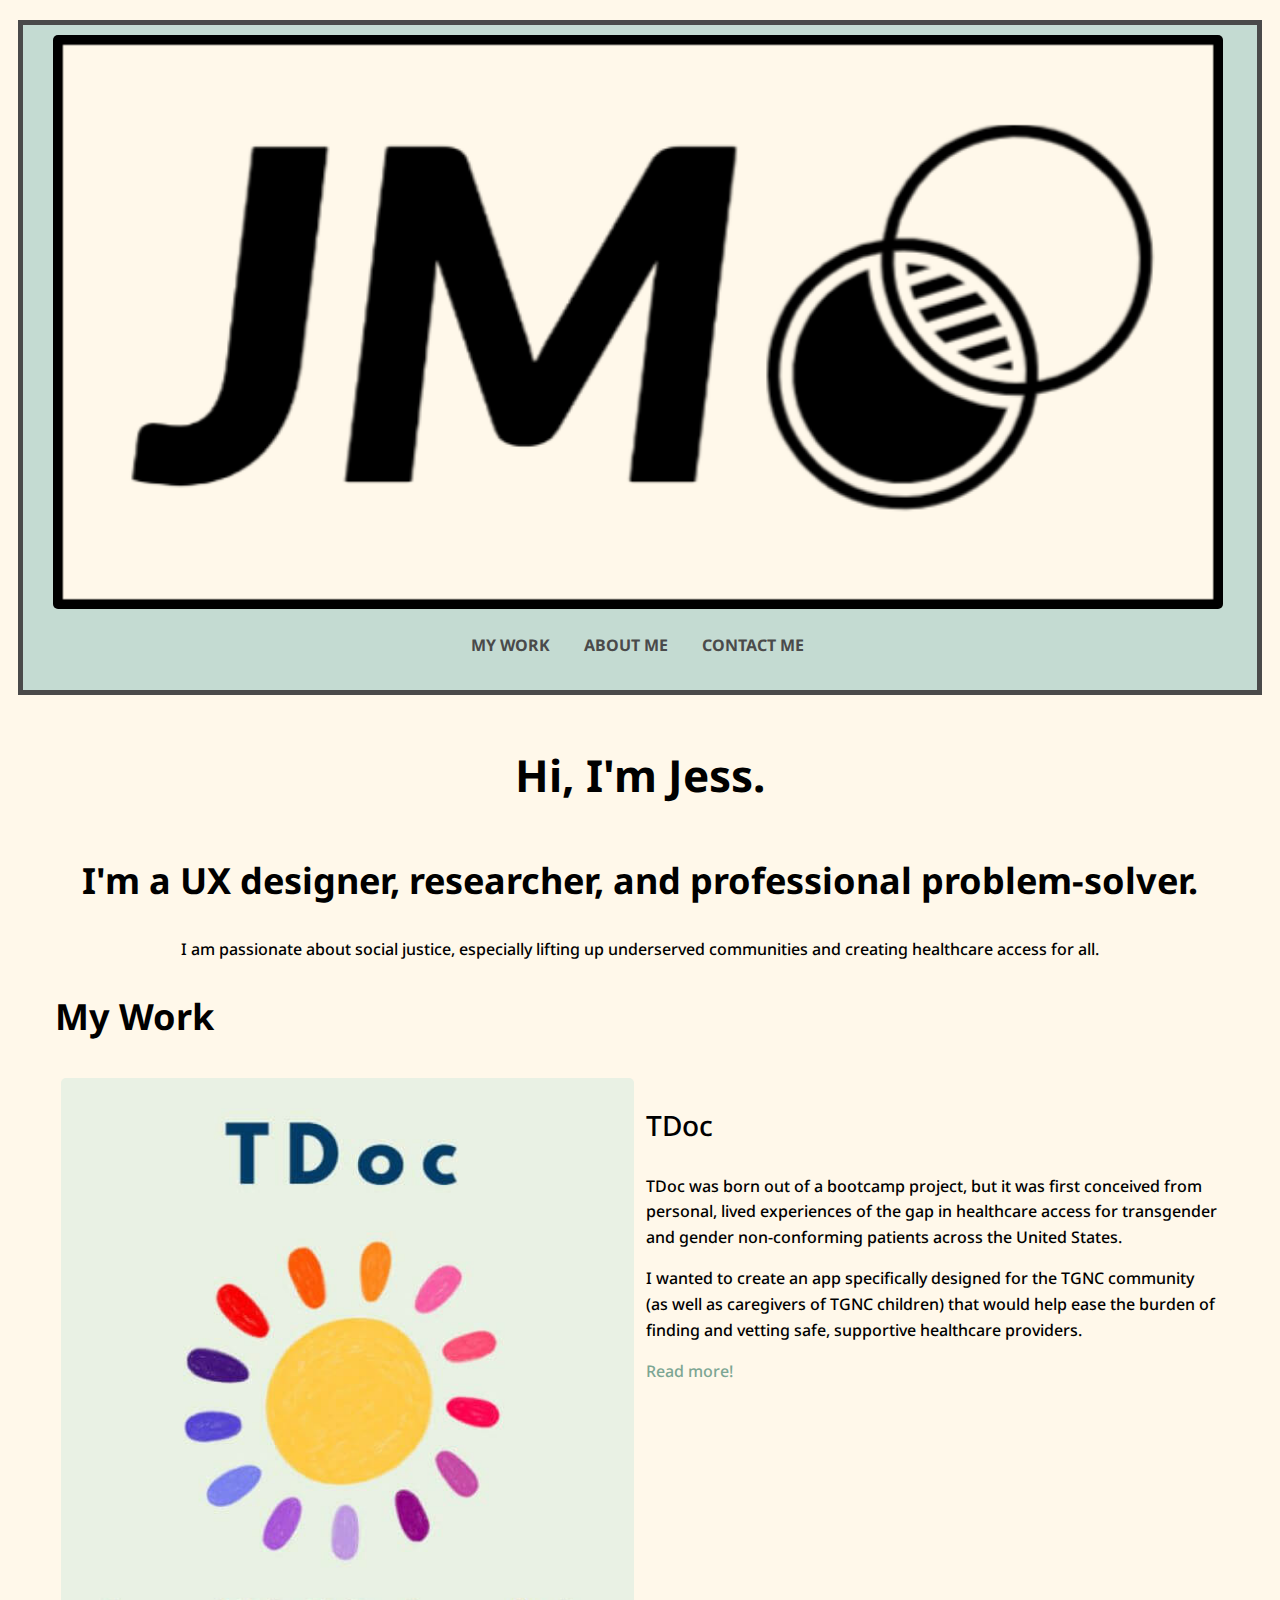
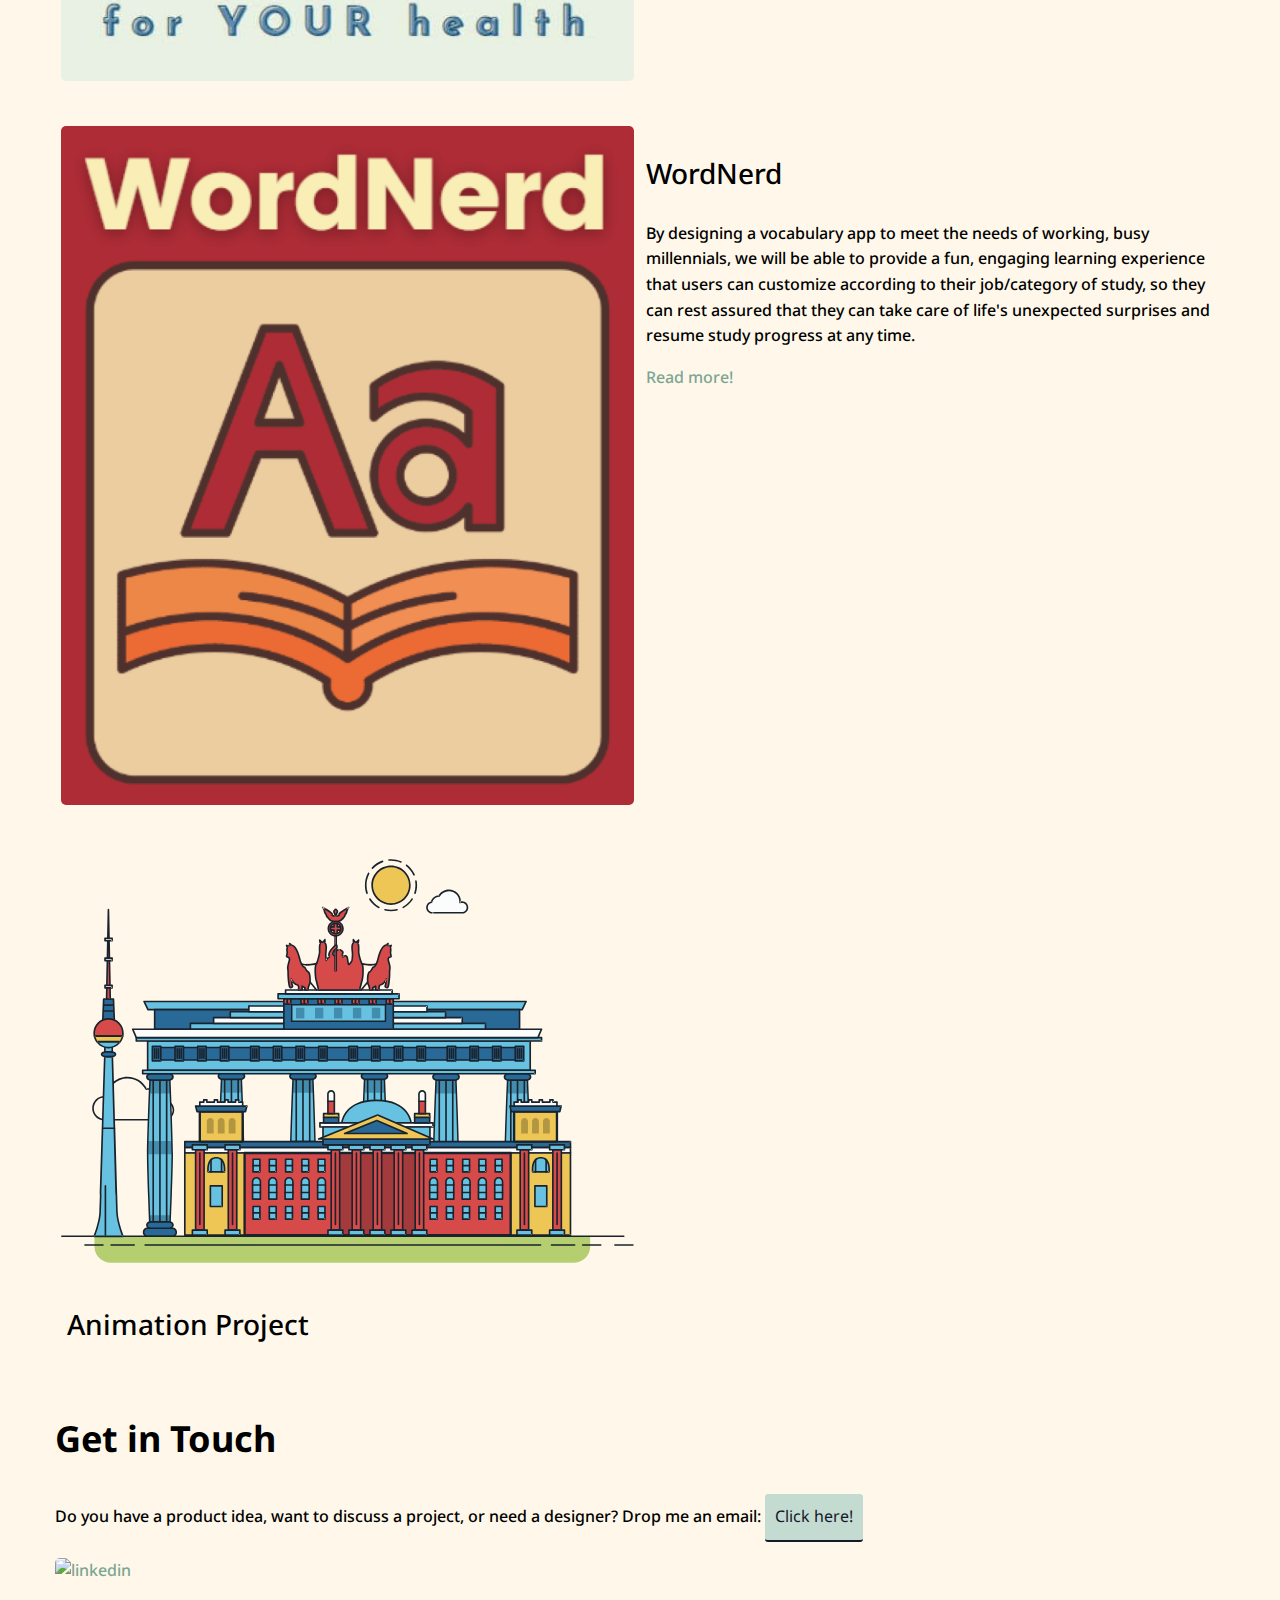
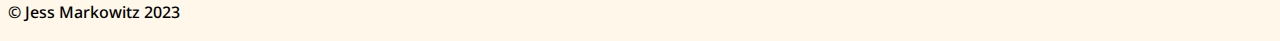
==== commit 05adce8d: "JavaScript file" ====
--- a/index.html
+++ b/index.html
@@ -57,41 +57,57 @@
 				<h2><span>My Work</span></h2>
 				<div class="row">
 					<div class="col-md-6 col-lg-7">
-						<!-- open row that holds (2) columns for project -->
+					<!-- open row that holds (2) columns for project -->
+					<div>
+						<!-- open first column (used for image) -->
+					<picture>
+						<source media="(max-width:600px)" srcset="img/tdoc/TDoclogo600px.jpg"> 
+						<img alt="TDoc logo" class="work" src="img/tdoc/TDoclogo600px.jpg">
+					</picture>
+					</div>
+						<!-- end first column -->
+					</div>
+
+					<div class="col-md-6 col-lg-5">
+						<!-- open second column (used for text) -->
+						<h3>TDoc</h3>
+						<!-- heading for the project -->
+						<p><!-- open paragraph -->
+						TDoc was born out of a bootcamp project, but it was first conceived from personal, lived experiences of the gap in healthcare access for transgender and gender non-conforming patients across the United States.</p><!-- end paragraph -->
+						<p><!-- open paragraph -->
+						I wanted to create an app specifically designed for the TGNC community (as well as caregivers of TGNC children) that would help ease the burden of finding and vetting safe, supportive healthcare providers.</p><!-- end paragraph -->
+						<p><a href="tdoc.html">Read more!</a>
+						<!-- button or link label --></p>
+					</div>
+					</div>
+
+					<!-- end row that holds (2) columns for project -->
+				
+				<div class="row">
+					<div class="col-md-6 col-lg-7">
 						<div>
-							<!-- open first column (used for image) -->
-							<picture><source media="(max-width:600px)" srcset="img/tdoc/TDoclogo600px.jpg"> <img alt="TDoc logo" class="tdoc" src="img/tdoc/TDoclogo600px.jpg"></picture>
-						</div><!-- end first column -->
-						<div>
-							<div class="col-md-6 col-lg-7">
-								<!-- open second column (used for text) -->
-								<h3>TDoc</h3><!-- heading for the project -->
-								<p><!-- open paragraph -->
-								 TDoc was born out of a bootcamp project, but it was first conceived from personal, lived experiences of the gap in healthcare access for transgender and gender non-conforming patients across the United States.</p><!-- end paragraph -->
-								<p><!-- open paragraph -->
-								 I wanted to create an app specifically designed for the TGNC community (as well as caregivers of TGNC children) that would help ease the burden of finding and vetting safe, supportive healthcare providers.</p><!-- end paragraph -->
-								<p><a href="tdoc.html">Read more!</a><!-- button or link label --></p>
-							</div>
-						</div><!-- end second column -->
-					</div><!-- end row that holds (2) columns for project -->
-					<div class="row">
-						<div class="col-md-6 col-lg-7">
-							<div>
-								<!-- open first column (used for image) -->
-								<picture><source media="(max-width:600px)" srcset="img/wrdnrd/wrdnrdlog600px.png"> <img alt="WordNerd logo" class="wn" src="img/wrdnrd/wrdnrdlog600px.png"></picture>
-							</div><!-- end first column -->
-							<div>
-								<div class="column col-md-6 col-lg-5">
-									<!-- open second column (used for text) -->
-									<h3>WordNerd</h3><!-- heading for the project -->
-									<p><!-- open paragraph -->
-									 By designing a vocabulary app to meet the needs of working, busy millennials, we will be able to provide a fun, engaging learning experience that users can customize according to their job/category of study, so they can rest assured that they can take care of life's unexpected surprises and resume study progress at any time.</p><!-- end paragraph -->
-									<a href="https://placeholder.link">Read more!</a><!-- button or link label -->
-								</div>
-							</div><!-- end second column -->
-						</div><!-- end row that holds (2) columns for project -->
+						<!-- open first column (used for image) -->
+						<picture>
+						<source media="(max-width:600px)" srcset="img/wrdnrd/wrdnrdlog600px.png"> 
+						<img alt="WordNerd logo" class="work" src="img/wrdnrd/wrdnrdlog600px.png">
+						</picture>
+					</div>
+					<!-- end first column -->
+					</div>		
 
-
+					<div class="col-md-6 col-lg-5">
+					<!-- open second column (used for text) -->
+						<h3>WordNerd</h3>
+						<!-- heading for the project -->
+						<p><!-- open paragraph -->
+						By designing a vocabulary app to meet the needs of working, busy millennials, we will be able to provide a fun, engaging learning experience that users can customize according to their job/category of study, so they can rest assured that they can take care of life's unexpected surprises and resume study progress at any time.
+						</p><!-- end paragraph -->
+						<a href="https://placeholder.link">Read more!</a>
+						<!-- button or link label -->		
+					</div>
+					<!-- end second column -->
+				</div>
+				<!-- end row that holds (2) columns for project -->
 
 						<div class="row">
 							<div class="col-md-6 col-lg-7">
@@ -694,32 +710,35 @@
 										<path d="M55.253 470.489L55.253 410.403C55.253 409.85 54.805 409.403 54.253 409.403 53.701 409.403 53.253 409.85 53.253 410.403L53.253 470.489C53.253 471.041 53.701 471.489 54.253 471.489 54.805 471.489 55.253 471.041 55.253 470.489M50.889 340.95L65.312 340.95C65.865 340.95 66.312 340.502 66.312 339.95 66.312 339.397 65.865 338.95 65.312 338.95L50.889 338.95C50.336 338.95 49.889 339.397 49.889 339.95 49.889 340.502 50.336 340.95 50.889 340.95" fill="#1A232C"></path>
 									</g></svg>
 								</div><!-- end first column -->
-								<div>
+								
 									<div class="column col-md-6 col-lg-5">
 										<!-- open second column (used for text) -->
-										<h3>Animation Project - why is it right-oriented on the page?</h3><!-- heading for the project -->
+										<h3>Animation Project</h3><!-- heading for the project -->
+									</div>
+								<!-- end second column -->
+							</div><!-- end row that holds (2) columns for project -->
 
-										
-									</div>
-								</div><!-- end second column -->
-							</div><!-- end row that holds (2) columns for project -->
 						</div>
-					</div>
+				<!-- end row that holds (2) columns for project -->
 				</div>
-			</div>
-		</div>
+				</div>
 	</main>
   
   <!-- Footer -->
 	<footer id="contact">
 		<div class="container">
 			<h2>Get in Touch</h2>
-			<p>Do you have a product idea, want to discuss a project, or need a designer? Drop me an email: <a class="buttoncontact" href="mailto:jlmarkowitz@gmail.com">Click here!</a></p><!--Social Media Layout and Placeholders-->
+			<p>Do you have a product idea, want to discuss a project, or need a designer?
+			Drop me an email: <a class="buttoncontact" href="mailto:jlmarkowitz@gmail.com">Click here!</a></p>
+			
+  <!--Social Media Layout and Placeholders-->
 			<div>
-				<a href="https://www.linkedin.com/in/jlmarkowitz" target="_blank"><img alt="linkedin" class="linkedin" src="https://i.postimg.cc/Rq595K3D/2023-02-04-12-24-45.png"></a>
+				<a href="https://www.linkedin.com/in/jlmarkowitz" target="_blank"><img alt="linkedin" class="social" src="https://i.postimg.cc/Rq595K3D/2023-02-04-12-24-45.png"></a>
 			</div>
 		</div>
 		<p>© Jess Markowitz 2023</p>
 	</footer>
+	
+	<script src="js/scripts.js"></script>
 </body>
 </html>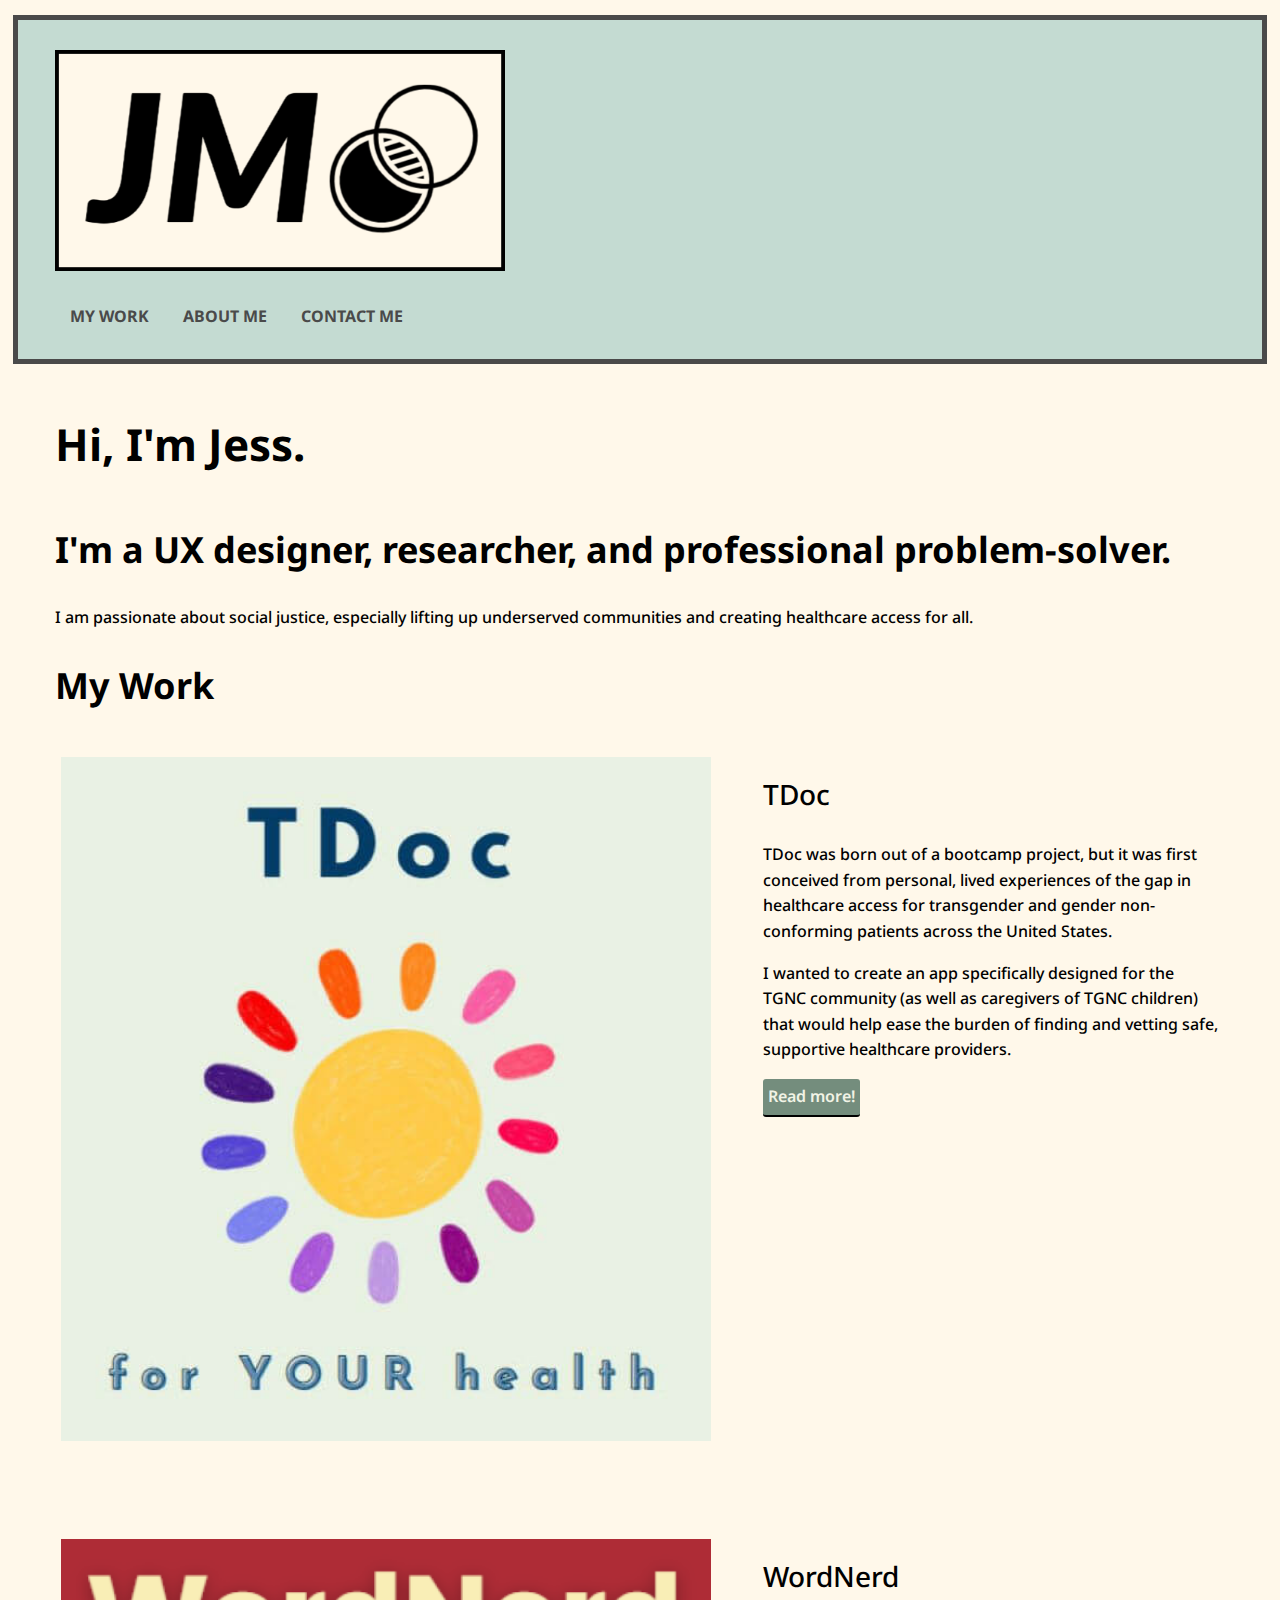
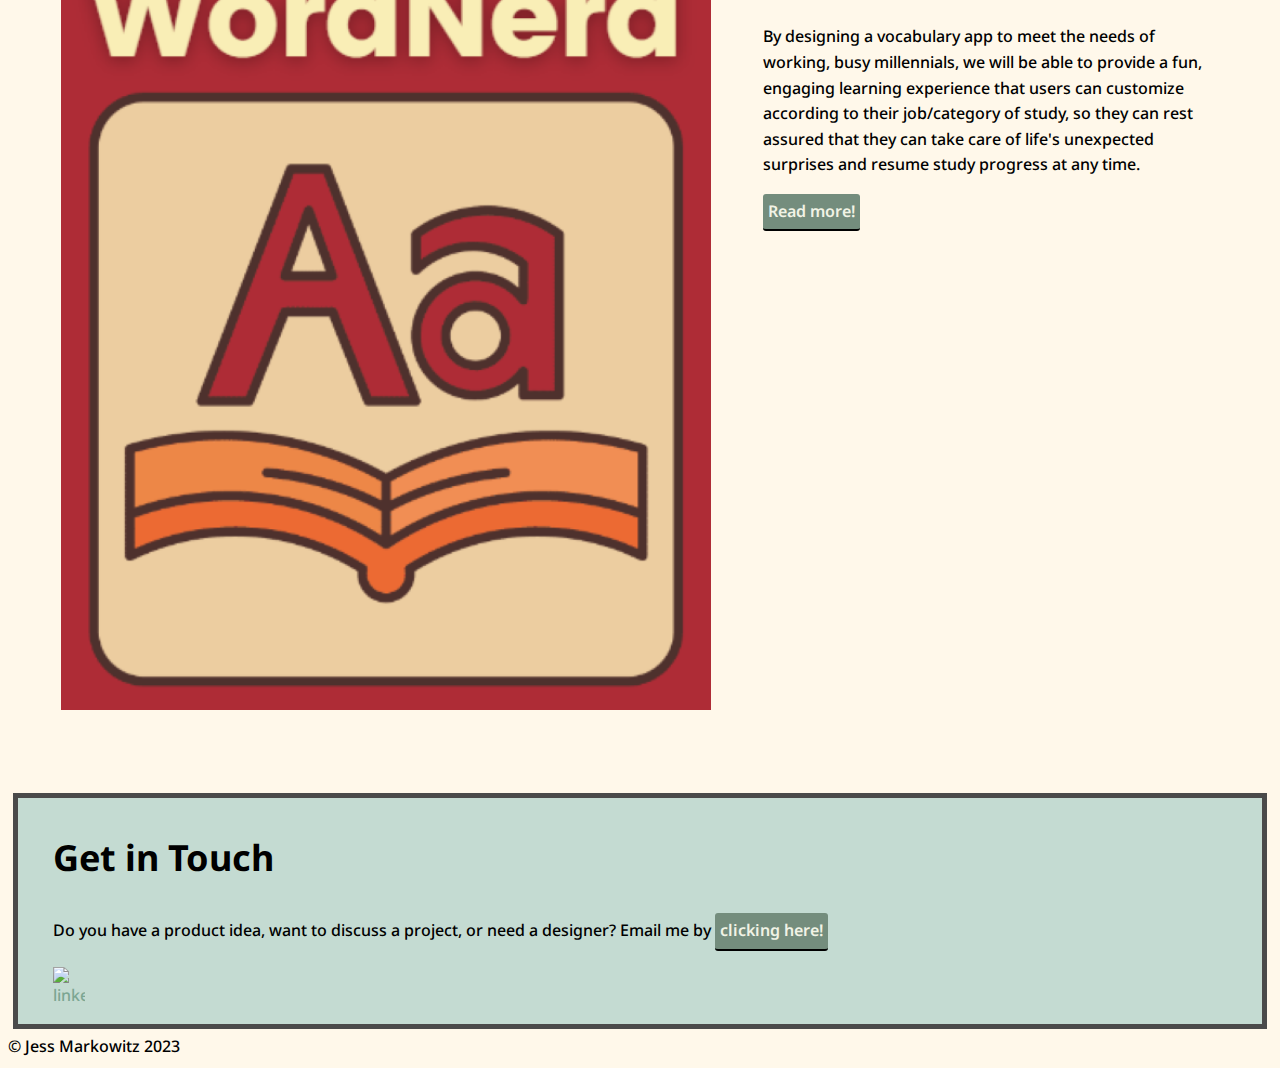
==== commit 1e215312: "attempting last 1.8 updates" ====
--- a/index.html
+++ b/index.html
@@ -16,7 +16,8 @@
 	<meta content="Welcome to my portfolio homepage" name="description">
 	<title>Portfolio: Jess Markowitz</title>
 </head>
-<body id="index-page">
+
+	<body id="index-page">
 	<main>
 		<!-- Header -->
 		<header id="header">
@@ -76,8 +77,8 @@
 						TDoc was born out of a bootcamp project, but it was first conceived from personal, lived experiences of the gap in healthcare access for transgender and gender non-conforming patients across the United States.</p><!-- end paragraph -->
 						<p><!-- open paragraph -->
 						I wanted to create an app specifically designed for the TGNC community (as well as caregivers of TGNC children) that would help ease the burden of finding and vetting safe, supportive healthcare providers.</p><!-- end paragraph -->
-						<p><a href="tdoc.html">Read more!</a>
-						<!-- button or link label --></p>
+						<a class="button" href="tdoc.html">Read more!</a>
+						<!-- button or link label -->
 					</div>
 					</div>
 
@@ -102,643 +103,30 @@
 						<p><!-- open paragraph -->
 						By designing a vocabulary app to meet the needs of working, busy millennials, we will be able to provide a fun, engaging learning experience that users can customize according to their job/category of study, so they can rest assured that they can take care of life's unexpected surprises and resume study progress at any time.
 						</p><!-- end paragraph -->
-						<a href="https://placeholder.link">Read more!</a>
+						<a class="button" href="placeholder.link">Read more!</a>
 						<!-- button or link label -->		
 					</div>
 					<!-- end second column -->
 				</div>
 				<!-- end row that holds (2) columns for project -->
 
-						<div class="row">
-							<div class="col-md-6 col-lg-7">
-								<div>
-									<!-- open first column (used for image) -->
-									<svg class="berlin-illustration" id="about-picture" viewbox="0 0 700 505" xmlns="http://www.w3.org/2000/svg">
-									<defs>
-										<polygon id="a" points=".06 231.917 .06 .929 688.717 .929 688.717 231.917"></polygon>
-									</defs>
-									<g fill="none" fill-rule="evenodd">
-										<g class="sun" transform="translate(0 241)">
-											<path d="M87.602,29 L87.602,28 C87.326,28.001 87.103,28.024 86.927,28.033 L86.979,29.031 L87.947,28.78 C85.741,20.282 78.041,14.002 68.852,14 C67.858,14 66.904,14.096 65.98,14.231 L66.125,15.22 L67.019,14.772 C62.626,6.015 53.567,0.001 43.102,0 C29.041,0.002 17.524,10.848 16.443,24.632 L17.44,24.71 L17.606,23.724 C16.803,23.589 15.969,23.5 15.102,23.5 C6.817,23.501 0.102,30.215 0.102,38.5 C0.102,46.785 6.817,53.499 15.102,53.5 L87.602,53.5 C94.644,53.499 100.351,47.792 100.352,40.75 C100.351,33.708 94.644,28.001 87.602,28 L87.602,30 C90.573,30 93.254,31.202 95.203,33.149 C97.15,35.097 98.351,37.778 98.352,40.75 C98.351,43.722 97.15,46.403 95.203,48.351 C93.254,50.298 90.573,51.5 87.602,51.5 L15.102,51.5 C11.509,51.5 8.265,50.046 5.909,47.692 C3.555,45.337 2.102,42.093 2.102,38.5 C2.102,34.907 3.555,31.663 5.909,29.308 C8.265,26.954 11.509,25.5 15.102,25.5 C15.831,25.5 16.553,25.575 17.273,25.697 C17.551,25.743 17.832,25.672 18.055,25.499 C18.277,25.325 18.414,25.07 18.436,24.789 C19.436,12.04 30.094,1.998 43.102,2 C52.786,1.999 61.163,7.564 65.231,15.669 C65.425,16.055 65.842,16.272 66.27,16.21 C67.132,16.084 67.988,16 68.852,16 C77.108,15.998 84.027,21.647 86.011,29.283 C86.13,29.741 86.557,30.054 87.031,30.03 C87.27,30.017 87.457,29.999 87.602,30 L87.602,29" fill="#1A232C" transform="translate(38 36)"></path>
-										</g>
-										<path d="M646.484,484.382 C646.484,489.501 644.531,494.62 640.627,498.525 C636.722,502.43 631.603,504.382 626.484,504.382 L60.873,504.382 C55.754,504.382 50.636,502.43 46.731,498.525 C42.826,494.62 40.873,489.501 40.873,484.382 L40.873,471.917 L646.484,471.917 L646.484,484.382" fill="#B5CE6F"></path>
-										<polyline fill="#67C2E2" points="334.824 185.029 101.449 185.029 106.209 195.08 563.438 195.08 568.2 185.029 334.824 185.029"></polyline>
-										<path d="M334.824,185.029 L334.824,184.029 L101.449,184.029 C101.104,184.029 100.788,184.203 100.604,184.494 C100.42,184.785 100.398,185.146 100.545,185.457 L105.306,195.508 C105.471,195.856 105.824,196.079 106.209,196.079 L563.438,196.079 C563.824,196.079 564.177,195.856 564.342,195.508 L569.104,185.457 C569.251,185.146 569.229,184.785 569.045,184.494 C568.861,184.203 568.544,184.029 568.2,184.029 L334.824,184.029 L334.824,186.029 L566.62,186.029 L562.806,194.08 L106.842,194.08 L103.029,186.029 L334.824,186.029 L334.824,185.029" fill="#1A232C"></path>
-										<polygon fill="#296997" points="114.416 218.974 560.222 218.974 560.222 195.08 114.416 195.08"></polygon>
-										<path d="M560.222,218.974 L560.222,217.974 L115.416,217.974 L115.416,196.079 L559.222,196.079 L559.222,218.974 L560.222,218.974 L560.222,217.974 L560.222,218.974 L561.222,218.974 L561.222,195.08 C561.222,194.816 561.115,194.559 560.929,194.372 C560.742,194.186 560.485,194.08 560.222,194.08 L114.416,194.08 C114.152,194.08 113.895,194.186 113.708,194.372 C113.522,194.559 113.416,194.816 113.416,195.08 L113.416,218.974 C113.416,219.237 113.522,219.495 113.708,219.681 C113.895,219.867 114.152,219.974 114.416,219.974 L560.222,219.974 C560.485,219.974 560.742,219.867 560.929,219.681 C561.115,219.495 561.222,219.237 561.222,218.974 L560.222,218.974" fill="#1A232C"></path>
-										<polygon fill="#67C2E2" points="105.85 269.08 573.225 269.08 573.225 233.398 105.85 233.398"></polygon>
-										<path d="M573.225,233.398 L573.225,232.398 L105.85,232.398 C105.587,232.398 105.329,232.505 105.143,232.691 C104.957,232.877 104.85,233.134 104.85,233.398 L104.85,269.08 C104.85,269.344 104.957,269.601 105.143,269.788 C105.329,269.974 105.587,270.08 105.85,270.08 L573.225,270.08 C573.488,270.08 573.745,269.974 573.932,269.788 C574.118,269.601 574.225,269.344 574.225,269.08 L574.225,233.398 C574.225,233.134 574.118,232.877 573.932,232.691 C573.745,232.505 573.488,232.398 573.225,232.398 L573.225,233.398 L572.225,233.398 L572.225,268.08 L106.85,268.08 L106.85,234.398 L573.225,234.398 L573.225,233.398 L572.225,233.398 L573.225,233.398" fill="#1A232C"></path>
-										<polygon fill="#296997" points="116.751 256.508 562.557 256.508 562.557 241.243 116.751 241.243"></polygon>
-										<path d="M562.557,256.508 L562.557,255.508 L117.75,255.508 L117.75,242.243 L561.557,242.243 L561.557,256.508 L562.557,256.508 L562.557,255.508 L562.557,256.508 L563.557,256.508 L563.557,241.243 C563.557,240.979 563.45,240.722 563.264,240.535 C563.078,240.349 562.82,240.243 562.557,240.243 L116.75,240.243 C116.487,240.243 116.23,240.349 116.043,240.535 C115.857,240.722 115.751,240.979 115.751,241.243 L115.751,256.508 C115.751,256.771 115.857,257.029 116.043,257.215 C116.23,257.401 116.487,257.508 116.751,257.508 L562.557,257.508 C562.82,257.508 563.077,257.401 563.264,257.215 C563.45,257.029 563.557,256.771 563.557,256.508 L562.557,256.508" fill="#1A232C"></path>
-										<polygon fill="#67C2E2" points="158.07 218.974 518.563 218.974 518.563 211.858 158.07 211.858"></polygon>
-										<path d="M518.563,211.858 L518.563,210.858 L158.07,210.858 C157.807,210.858 157.549,210.964 157.363,211.151 C157.177,211.337 157.07,211.594 157.07,211.858 L157.07,218.974 C157.07,219.237 157.177,219.495 157.363,219.681 C157.549,219.867 157.807,219.974 158.07,219.974 L518.563,219.974 C518.826,219.974 519.083,219.867 519.27,219.681 C519.456,219.495 519.562,219.237 519.562,218.974 L519.562,211.858 C519.562,211.594 519.456,211.337 519.27,211.151 C519.083,210.964 518.826,210.858 518.563,210.858 L518.563,211.858 L517.563,211.858 L517.563,217.974 L159.07,217.974 L159.07,212.858 L518.563,212.858 L518.563,211.858 L517.563,211.858 L518.563,211.858" fill="#1A232C"></path>
-										<polygon fill="#FBFDFC" points="186.438 211.858 490.194 211.858 490.194 204.741 186.438 204.741"></polygon>
-										<path d="M490.194,204.741 L490.194,203.741 L186.438,203.741 C186.175,203.741 185.917,203.848 185.731,204.034 C185.545,204.221 185.438,204.478 185.438,204.741 L185.438,211.858 C185.438,212.121 185.545,212.379 185.731,212.565 C185.917,212.751 186.175,212.858 186.438,212.858 L490.194,212.858 C490.458,212.858 490.715,212.751 490.902,212.565 C491.088,212.379 491.194,212.121 491.194,211.858 L491.194,204.741 C491.194,204.478 491.088,204.221 490.902,204.034 C490.715,203.848 490.458,203.741 490.194,203.741 L490.194,204.741 L489.194,204.741 L489.194,210.858 L187.438,210.858 L187.438,205.741 L490.194,205.741 L490.194,204.741 L489.194,204.741 L490.194,204.741" fill="#1A232C"></path>
-										<polygon fill="#67C2E2" points="206.805 204.741 469.828 204.741 469.828 197.624 206.805 197.624"></polygon>
-										<path d="M469.828,197.624 L469.828,196.624 L206.805,196.624 C206.541,196.624 206.284,196.731 206.098,196.917 C205.911,197.103 205.805,197.361 205.805,197.624 L205.805,204.741 C205.805,205.005 205.911,205.262 206.098,205.449 C206.284,205.635 206.541,205.741 206.805,205.741 L469.828,205.741 C470.091,205.741 470.349,205.635 470.535,205.449 C470.722,205.262 470.828,205.005 470.828,204.741 L470.828,197.624 C470.828,197.361 470.722,197.103 470.535,196.917 C470.349,196.731 470.091,196.624 469.828,196.624 L469.828,197.624 L468.828,197.624 L468.828,203.741 L207.805,203.741 L207.805,198.624 L469.828,198.624 L469.828,197.624 L468.828,197.624 L469.828,197.624" fill="#1A232C"></path>
-										<polygon fill="#FBFDFC" points="229.521 197.624 447.111 197.624 447.111 190.509 229.521 190.509"></polygon>
-										<path d="M447.111,190.509 L447.111,189.509 L229.521,189.509 C229.258,189.509 229,189.616 228.814,189.802 C228.628,189.988 228.521,190.246 228.521,190.509 L228.521,197.624 C228.521,197.888 228.628,198.145 228.814,198.332 C229,198.518 229.258,198.624 229.521,198.624 L447.111,198.624 C447.375,198.624 447.632,198.518 447.818,198.332 C448.005,198.145 448.111,197.888 448.111,197.624 L448.111,190.509 C448.111,190.246 448.005,189.988 447.818,189.802 C447.632,189.616 447.375,189.509 447.111,189.509 L447.111,190.509 L446.111,190.509 L446.111,196.624 L230.521,196.624 L230.521,191.509 L447.111,191.509 L447.111,190.509 L446.111,190.509 L447.111,190.509" fill="#1A232C"></path>
-										<path d="M135.607,355.447 C135.163,337.766 134.264,313.326 133.648,297.387 C133.274,287.721 133.004,281.18 133.004,281.18 L108.722,281.18 C108.722,281.18 108.452,287.721 108.079,297.387 C107.462,313.326 106.563,337.766 106.119,355.447 C105.953,362.059 105.85,367.732 105.85,371.653 L105.85,371.654 C105.85,386.117 107.243,424.332 108.089,446.189 C108.457,455.706 108.722,462.126 108.722,462.126 L133.004,462.126 C133.004,462.126 133.269,455.706 133.637,446.189 C134.482,424.332 135.876,386.117 135.876,371.654 L135.876,371.653 C135.876,367.732 135.773,362.059 135.607,355.447" fill="#67C2E2"></path>
-										<path d="M133.648 297.387L108.079 297.387C108.452 287.721 108.722 281.18 108.722 281.18L133.004 281.18C133.004 281.18 133.274 287.721 133.648 297.387M135.876 371.654L105.85 371.654 105.85 371.653C105.85 367.732 105.953 362.059 106.119 355.447L135.607 355.447C135.773 362.059 135.876 367.732 135.876 371.653L135.876 371.654M133.004 462.126L108.722 462.126C108.722 462.126 108.457 455.706 108.089 446.189L133.637 446.189C133.269 455.706 133.004 462.126 133.004 462.126" fill="#428DAE"></path>
-										<path d="M109.612,461.199 L132.114,461.199 C132.447,453.007 134.949,390.886 134.949,371.653 C134.949,352.42 132.447,290.299 132.114,282.108 L109.612,282.108 C109.279,290.299 106.778,352.42 106.778,371.653 C106.778,390.886 109.279,453.007 109.612,461.199 Z M133.895,463.054 L107.832,463.054 L107.794,462.164 C107.766,461.466 104.922,392.193 104.922,371.653 C104.922,351.114 107.766,281.839 107.794,281.142 L107.832,280.252 L133.895,280.252 L133.931,281.142 C133.96,281.839 136.804,351.114 136.804,371.653 C136.804,392.193 133.96,461.466 133.931,462.164 L133.895,463.054 L133.895,463.054 Z" fill="#1A232C"></path>
-										<path d="M111.638 281.18L111.638 462.126C111.638 462.679 112.086 463.126 112.638 463.126 113.19 463.126 113.638 462.679 113.638 462.126L113.638 281.18C113.638 280.628 113.19 280.18 112.638 280.18 112.086 280.18 111.638 280.628 111.638 281.18M119.863 281.18L119.863 462.126C119.863 462.679 120.311 463.126 120.863 463.126 121.416 463.126 121.863 462.679 121.863 462.126L121.863 281.18C121.863 280.628 121.416 280.18 120.863 280.18 120.311 280.18 119.863 280.628 119.863 281.18M128.088 281.18L128.088 462.126C128.088 462.679 128.536 463.126 129.088 463.126 129.64 463.126 130.088 462.679 130.088 462.126L130.088 281.18C130.088 280.628 129.64 280.18 129.088 280.18 128.536 280.18 128.088 280.628 128.088 281.18" fill="#1A232C"></path>
-										<path d="M136.79,277.265 C136.79,279.418 134.675,281.18 132.09,281.18 L109.636,281.18 C107.051,281.18 104.936,279.418 104.936,277.265 C104.936,275.111 107.051,273.349 109.636,273.349 L132.09,273.349 C134.675,273.349 136.79,275.111 136.79,277.265" fill="#296997"></path>
-										<path d="M136.79,277.265 L135.79,277.265 C135.789,278.005 135.433,278.704 134.769,279.262 C134.109,279.814 133.155,280.181 132.09,280.18 L109.636,280.18 C108.571,280.181 107.617,279.814 106.956,279.262 C106.293,278.704 105.936,278.005 105.936,277.265 C105.936,276.524 106.293,275.825 106.957,275.267 C107.617,274.715 108.571,274.348 109.636,274.349 L132.09,274.349 C133.155,274.348 134.109,274.716 134.769,275.267 C135.433,275.825 135.789,276.524 135.79,277.265 L137.79,277.265 C137.791,275.851 137.09,274.593 136.049,273.731 C135.006,272.863 133.61,272.35 132.09,272.349 L109.636,272.349 C108.116,272.35 106.72,272.863 105.676,273.731 C104.636,274.593 103.935,275.851 103.936,277.265 C103.935,278.678 104.636,279.937 105.677,280.798 C106.72,281.666 108.116,282.179 109.636,282.18 L132.09,282.18 C133.61,282.179 135.006,281.666 136.049,280.798 C137.09,279.937 137.791,278.678 137.79,277.265 L136.79,277.265" fill="#1A232C"></path>
-										<path d="M140.775,467.217 C140.775,469.803 138.661,471.917 136.076,471.917 L105.65,471.917 C103.065,471.917 100.951,469.803 100.951,467.217 L100.951,466.825 C100.951,464.241 103.065,462.126 105.65,462.126 L136.076,462.126 C138.661,462.126 140.775,464.241 140.775,466.825 L140.775,467.217" fill="#296997"></path>
-										<path d="M140.775,467.217 L139.775,467.217 C139.775,468.235 139.361,469.155 138.688,469.83 C138.013,470.503 137.093,470.917 136.076,470.917 L105.65,470.917 C104.633,470.917 103.713,470.504 103.038,469.83 C102.365,469.155 101.951,468.235 101.951,467.217 L101.951,466.825 C101.951,465.808 102.365,464.889 103.038,464.214 C103.713,463.54 104.633,463.127 105.65,463.126 L136.076,463.126 C137.093,463.127 138.013,463.54 138.688,464.214 C139.362,464.889 139.775,465.808 139.775,466.825 L139.775,467.217 L141.775,467.217 L141.775,466.825 C141.772,463.684 139.217,461.13 136.076,461.126 L105.65,461.126 C102.509,461.13 99.955,463.684 99.951,466.825 L99.951,467.217 C99.954,470.36 102.509,472.914 105.65,472.917 L136.076,472.917 C139.217,472.914 141.772,470.36 141.775,467.217 L140.775,467.217" fill="#1A232C"></path>
-										<path d="M136.79,458.208 C136.79,460.363 134.675,462.126 132.09,462.126 L109.636,462.126 C107.051,462.126 104.936,460.363 104.936,458.208 C104.936,456.057 107.051,454.292 109.636,454.292 L132.09,454.292 C134.675,454.292 136.79,456.057 136.79,458.208" fill="#296997"></path>
-										<path d="M136.79,458.208 L135.79,458.208 C135.789,458.949 135.432,459.649 134.769,460.207 C134.108,460.76 133.154,461.128 132.09,461.126 L109.636,461.126 C108.572,461.128 107.617,460.76 106.957,460.207 C106.293,459.649 105.936,458.949 105.936,458.208 C105.936,457.47 106.293,456.77 106.957,456.212 C107.617,455.659 108.572,455.291 109.636,455.292 L132.09,455.292 C133.154,455.291 134.108,455.659 134.769,456.212 C135.433,456.77 135.789,457.47 135.79,458.208 L137.79,458.208 C137.791,456.796 137.09,455.538 136.05,454.675 C135.006,453.808 133.61,453.294 132.09,453.292 L109.636,453.292 C108.115,453.294 106.719,453.808 105.676,454.675 C104.636,455.538 103.935,456.796 103.936,458.208 C103.935,459.622 104.636,460.881 105.676,461.743 C106.72,462.611 108.116,463.125 109.636,463.126 L132.09,463.126 C133.61,463.125 135.006,462.611 136.05,461.743 C137.09,460.881 137.791,459.622 137.79,458.208 L136.79,458.208" fill="#1A232C"></path>
-										<path d="M572.471,355.447 C572.025,337.766 571.126,313.326 570.51,297.387 C570.137,287.721 569.867,281.18 569.867,281.18 L545.585,281.18 C545.585,281.18 545.315,287.721 544.942,297.387 C544.326,313.326 543.427,337.766 542.981,355.447 C542.815,362.059 542.713,367.732 542.713,371.653 L542.713,371.654 C542.713,386.117 544.107,424.332 544.952,446.189 C545.32,455.706 545.585,462.126 545.585,462.126 L569.867,462.126 C569.867,462.126 570.132,455.706 570.499,446.189 C571.346,424.332 572.739,386.117 572.739,371.654 L572.739,371.653 C572.739,367.732 572.637,362.059 572.471,355.447" fill="#67C2E2"></path>
-										<path d="M569.582 297.387L566.951 297.387 566.951 282.108 568.977 282.108C569.063 284.206 569.29 289.841 569.582 297.387M564.951 297.387L545.871 297.387C546.162 289.841 546.39 284.206 546.476 282.108L564.951 282.108 564.951 297.387M571.8 369.187L566.951 369.187 566.951 356.265 571.562 356.265C571.685 361.272 571.771 365.701 571.8 369.187M564.951 369.187L543.653 369.187C543.684 365.512 543.777 360.79 543.912 355.447L553.551 355.447 553.551 356.265 564.951 356.265 564.951 369.187" fill="#428DAE"></path>
-										<path d="M546.476,461.199 L568.977,461.199 C569.31,453.007 571.812,390.886 571.812,371.653 C571.812,352.42 569.31,290.299 568.977,282.108 L546.476,282.108 C546.142,290.299 543.642,352.42 543.642,371.653 C543.642,390.886 546.142,453.007 546.476,461.199 M570.758,463.054 L544.694,463.054 L544.658,462.164 C544.629,461.466 541.785,392.193 541.785,371.653 C541.785,351.114 544.629,281.839 544.658,281.142 L544.694,280.252 L570.758,280.252 L570.795,281.142 C570.823,281.839 573.667,351.114 573.667,371.653 C573.667,392.193 570.823,461.466 570.795,462.164 L570.758,463.054" fill="#1A232C"></path>
-										<path d="M548.501 281.18L548.501 462.126C548.501 462.679 548.949 463.126 549.501 463.126 550.053 463.126 550.501 462.679 550.501 462.126L550.501 281.18C550.501 280.628 550.053 280.18 549.501 280.18 548.949 280.18 548.501 280.628 548.501 281.18M556.727 281.18L556.727 462.126C556.727 462.679 557.174 463.126 557.727 463.126 558.279 463.126 558.727 462.679 558.727 462.126L558.727 281.18C558.727 280.628 558.279 280.18 557.727 280.18 557.174 280.18 556.727 280.628 556.727 281.18M564.951 281.18L564.951 462.126C564.951 462.679 565.399 463.126 565.951 463.126 566.503 463.126 566.951 462.679 566.951 462.126L566.951 281.18C566.951 280.628 566.503 280.18 565.951 280.18 565.399 280.18 564.951 280.628 564.951 281.18" fill="#1A232C"></path>
-										<path d="M573.653,277.265 C573.653,279.418 571.537,281.18 568.953,281.18 L546.499,281.18 C543.915,281.18 541.799,279.418 541.799,277.265 C541.799,275.111 543.915,273.349 546.499,273.349 L568.953,273.349 C571.537,273.349 573.653,275.111 573.653,277.265" fill="#296997"></path>
-										<path d="M573.653,277.265 L572.653,277.265 C572.653,278.005 572.296,278.704 571.632,279.262 C570.972,279.814 570.017,280.181 568.953,280.18 L546.499,280.18 C545.435,280.181 544.48,279.814 543.82,279.262 C543.156,278.704 542.8,278.005 542.799,277.265 C542.8,276.525 543.156,275.825 543.82,275.267 C544.481,274.715 545.435,274.348 546.499,274.349 L568.953,274.349 C570.017,274.348 570.972,274.715 571.632,275.267 C572.296,275.825 572.653,276.525 572.653,277.265 L574.653,277.265 C574.654,275.851 573.953,274.593 572.912,273.731 C571.869,272.863 570.473,272.35 568.953,272.349 L546.499,272.349 C544.979,272.35 543.583,272.863 542.54,273.731 C541.499,274.593 540.798,275.851 540.799,277.265 C540.798,278.679 541.499,279.937 542.54,280.798 C543.583,281.666 544.979,282.179 546.499,282.18 L568.953,282.18 C570.473,282.179 571.869,281.666 572.912,280.798 C573.953,279.937 574.654,278.679 574.653,277.265 L573.653,277.265" fill="#1A232C"></path>
-										<path d="M577.639,467.217 C577.639,469.803 575.524,471.917 572.938,471.917 L542.514,471.917 C539.929,471.917 537.813,469.803 537.813,467.217 L537.813,466.825 C537.813,464.241 539.929,462.126 542.514,462.126 L572.938,462.126 C575.524,462.126 577.639,464.241 577.639,466.825 L577.639,467.217" fill="#296997"></path>
-										<path d="M577.639,467.217 L576.639,467.217 C576.638,468.235 576.225,469.155 575.551,469.83 C574.876,470.503 573.956,470.917 572.938,470.917 L542.514,470.917 C541.497,470.917 540.576,470.503 539.901,469.83 C539.227,469.155 538.814,468.234 538.813,467.217 L538.813,466.825 C538.814,465.808 539.227,464.889 539.901,464.214 C540.576,463.54 541.497,463.127 542.514,463.126 L572.938,463.126 C573.956,463.127 574.876,463.54 575.551,464.214 C576.225,464.888 576.638,465.808 576.639,466.825 L576.639,467.217 L578.639,467.217 L578.639,466.825 C578.635,463.684 576.081,461.13 572.938,461.126 L542.514,461.126 C539.372,461.13 536.817,463.684 536.813,466.825 L536.813,467.217 C536.817,470.36 539.372,472.914 542.514,472.917 L572.938,472.917 C576.081,472.914 578.635,470.359 578.639,467.217 L577.639,467.217" fill="#1A232C"></path>
-										<path d="M573.653,458.208 C573.653,460.363 571.537,462.126 568.953,462.126 L546.499,462.126 C543.915,462.126 541.799,460.363 541.799,458.208 C541.799,456.057 543.915,454.292 546.499,454.292 L568.953,454.292 C571.537,454.292 573.653,456.057 573.653,458.208" fill="#296997"></path>
-										<path d="M573.653,458.208 L572.653,458.208 C572.653,458.949 572.296,459.649 571.632,460.207 C570.971,460.76 570.017,461.128 568.953,461.126 L546.499,461.126 C545.435,461.128 544.481,460.76 543.82,460.207 C543.157,459.649 542.799,458.949 542.799,458.208 C542.799,457.47 543.156,456.77 543.82,456.212 C544.481,455.659 545.435,455.291 546.499,455.292 L568.953,455.292 C570.017,455.291 570.971,455.659 571.632,456.212 C572.296,456.77 572.653,457.47 572.653,458.208 L574.653,458.208 C574.654,456.796 573.953,455.538 572.912,454.675 C571.869,453.808 570.473,453.294 568.953,453.292 L546.499,453.292 C544.979,453.294 543.583,453.808 542.54,454.675 C541.499,455.538 540.798,456.796 540.799,458.208 C540.798,459.622 541.499,460.881 542.54,461.743 C543.583,462.611 544.979,463.125 546.499,463.126 L568.953,463.126 C570.473,463.125 571.869,462.611 572.912,461.743 C573.953,460.881 574.654,459.622 574.653,458.208 L573.653,458.208" fill="#1A232C"></path>
-										<path d="M485.098,355.447 C484.654,337.766 483.753,313.326 483.137,297.387 C482.764,287.721 482.494,281.18 482.494,281.18 L458.213,281.18 C458.213,281.18 457.942,287.721 457.569,297.387 C456.953,313.326 456.055,337.766 455.608,355.447 C455.443,362.059 455.34,367.732 455.34,371.653 L455.34,371.654 C455.34,386.117 456.733,424.332 457.58,446.189 C457.948,455.706 458.213,462.126 458.213,462.126 L482.494,462.126 C482.494,462.126 482.759,455.706 483.126,446.189 C483.973,424.332 485.366,386.117 485.366,371.654 L485.366,371.653 C485.366,367.732 485.265,362.059 485.098,355.447" fill="#67C2E2"></path>
-										<path d="M483.137 297.387L457.569 297.387C457.942 287.721 458.213 281.18 458.213 281.18L482.494 281.18C482.494 281.18 482.764 287.721 483.137 297.387M485.355 369.187L455.351 369.187C455.382 365.502 455.475 360.78 455.608 355.447L485.098 355.447C485.232 360.78 485.325 365.502 485.355 369.187" fill="#428DAE"></path>
-										<path d="M459.103,461.199 L481.605,461.199 C481.938,453.007 484.439,390.886 484.439,371.653 C484.439,352.42 481.938,290.299 481.605,282.108 L459.103,282.108 C458.769,290.299 456.268,352.42 456.268,371.653 C456.268,390.886 458.769,453.007 459.103,461.199 Z M483.386,463.054 L457.321,463.054 L457.285,462.164 C457.256,461.466 454.412,392.193 454.412,371.653 C454.412,351.114 457.256,281.839 457.285,281.142 L457.321,280.252 L483.386,280.252 L483.422,281.142 C483.45,281.839 486.294,351.114 486.294,371.653 C486.294,392.193 483.45,461.466 483.422,462.164 L483.386,463.054 L483.386,463.054 Z" fill="#1A232C"></path>
-										<path d="M461.128 281.18L461.128 462.126C461.128 462.679 461.576 463.126 462.128 463.126 462.68 463.126 463.128 462.679 463.128 462.126L463.128 281.18C463.128 280.628 462.68 280.18 462.128 280.18 461.576 280.18 461.128 280.628 461.128 281.18M469.354 281.18L469.354 462.126C469.354 462.679 469.801 463.126 470.354 463.126 470.906 463.126 471.354 462.679 471.354 462.126L471.354 281.18C471.354 280.628 470.906 280.18 470.354 280.18 469.801 280.18 469.354 280.628 469.354 281.18M477.578 281.18L477.578 462.126C477.578 462.679 478.026 463.126 478.578 463.126 479.13 463.126 479.578 462.679 479.578 462.126L479.578 281.18C479.578 280.628 479.13 280.18 478.578 280.18 478.026 280.18 477.578 280.628 477.578 281.18" fill="#1A232C"></path>
-										<path d="M486.281,277.265 C486.281,279.418 484.164,281.18 481.58,281.18 L459.126,281.18 C456.542,281.18 454.426,279.418 454.426,277.265 C454.426,275.111 456.542,273.349 459.126,273.349 L481.58,273.349 C484.164,273.349 486.281,275.111 486.281,277.265" fill="#296997"></path>
-										<path d="M486.281,277.265 L485.281,277.265 C485.281,278.005 484.924,278.704 484.26,279.262 C483.599,279.814 482.644,280.181 481.58,280.18 L459.126,280.18 C458.062,280.181 457.107,279.814 456.447,279.262 C455.783,278.704 455.427,278.005 455.426,277.265 C455.427,276.525 455.783,275.825 456.447,275.267 C457.108,274.715 458.062,274.348 459.126,274.349 L481.58,274.349 C482.644,274.348 483.599,274.716 484.26,275.268 C484.924,275.825 485.281,276.525 485.281,277.265 L487.281,277.265 C487.282,275.851 486.58,274.593 485.54,273.731 C484.496,272.863 483.1,272.35 481.58,272.349 L459.126,272.349 C457.606,272.35 456.21,272.863 455.167,273.731 C454.126,274.593 453.425,275.851 453.426,277.265 C453.425,278.679 454.126,279.937 455.167,280.798 C456.21,281.666 457.606,282.179 459.126,282.18 L481.58,282.18 C483.1,282.179 484.496,281.666 485.54,280.799 C486.58,279.937 487.282,278.679 487.281,277.265 L486.281,277.265" fill="#1A232C"></path>
-										<path d="M490.266,467.217 C490.266,469.803 488.151,471.917 485.565,471.917 L455.141,471.917 C452.556,471.917 450.44,469.803 450.44,467.217 L450.44,466.825 C450.44,464.241 452.556,462.126 455.141,462.126 L485.565,462.126 C488.151,462.126 490.266,464.241 490.266,466.825 L490.266,467.217" fill="#296997"></path>
-										<path d="M490.266,467.217 L489.266,467.217 C489.265,468.235 488.852,469.155 488.178,469.83 C487.503,470.503 486.583,470.917 485.565,470.917 L455.141,470.917 C454.124,470.917 453.203,470.503 452.528,469.83 C451.854,469.155 451.441,468.234 451.44,467.217 L451.44,466.825 C451.441,465.808 451.854,464.889 452.528,464.214 C453.203,463.54 454.124,463.127 455.141,463.126 L485.565,463.126 C486.583,463.127 487.503,463.54 488.178,464.214 C488.852,464.888 489.265,465.808 489.266,466.825 L489.266,467.217 L491.266,467.217 L491.266,466.825 C491.262,463.684 488.708,461.13 485.565,461.126 L455.141,461.126 C451.999,461.13 449.444,463.684 449.44,466.825 L449.44,467.217 C449.444,470.36 451.999,472.914 455.141,472.917 L485.565,472.917 C488.708,472.914 491.262,470.359 491.266,467.217 L490.266,467.217" fill="#1A232C"></path>
-										<path d="M486.281,458.208 C486.281,460.363 484.164,462.126 481.58,462.126 L459.126,462.126 C456.542,462.126 454.426,460.363 454.426,458.208 C454.426,456.057 456.542,454.292 459.126,454.292 L481.58,454.292 C484.164,454.292 486.281,456.057 486.281,458.208" fill="#296997"></path>
-										<path d="M486.281,458.208 L485.281,458.208 C485.281,458.949 484.923,459.649 484.26,460.207 C483.599,460.76 482.644,461.128 481.58,461.126 L459.126,461.126 C458.062,461.128 457.108,460.76 456.447,460.207 C455.784,459.649 455.427,458.949 455.426,458.208 C455.426,457.47 455.783,456.77 456.447,456.212 C457.108,455.659 458.062,455.291 459.126,455.292 L481.58,455.292 C482.644,455.291 483.598,455.659 484.26,456.212 C484.924,456.77 485.281,457.47 485.281,458.208 L487.281,458.208 C487.282,456.795 486.58,455.538 485.54,454.675 C484.496,453.808 483.1,453.294 481.58,453.292 L459.126,453.292 C457.606,453.294 456.21,453.808 455.167,454.675 C454.126,455.538 453.425,456.796 453.426,458.208 C453.425,459.622 454.126,460.881 455.167,461.743 C456.21,462.611 457.606,463.125 459.126,463.126 L481.58,463.126 C483.1,463.125 484.496,462.611 485.54,461.743 C486.581,460.881 487.282,459.622 487.281,458.208 L486.281,458.208" fill="#1A232C"></path>
-										<path d="M397.726,354.466 C397.28,336.787 396.381,312.346 395.765,296.407 C395.392,286.742 395.122,280.2 395.122,280.2 L370.84,280.2 C370.84,280.2 370.57,286.742 370.197,296.407 C369.581,312.346 368.682,336.787 368.236,354.466 C368.07,361.078 367.968,366.751 367.968,370.672 L367.968,370.673 C367.968,385.136 369.361,423.352 370.207,445.208 C370.575,454.726 370.84,461.146 370.84,461.146 L395.122,461.146 C395.122,461.146 395.386,454.726 395.754,445.208 C396.601,423.352 397.994,385.136 397.994,370.673 L397.994,370.672 C397.994,366.751 397.892,361.078 397.726,354.466" fill="#67C2E2"></path>
-										<path d="M394.837 296.407L392.206 296.407 392.206 281.127 394.233 281.127C394.318 283.225 394.545 288.861 394.837 296.407L394.837 296.407zM383.981 296.407L390.206 296.407 390.206 281.127 383.981 281.127 383.981 296.407zM375.756 296.407L381.98 296.407 381.98 281.127 375.756 281.127 375.756 296.407zM373.756 296.407L371.126 296.407C371.417 288.861 371.645 283.225 371.73 281.127L373.756 281.127 373.756 296.407 373.756 296.407zM397.062 369.187L392.206 369.187 392.206 354.466 396.796 354.466C396.943 360.298 397.041 365.389 397.062 369.187L397.062 369.187zM383.981 369.187L390.206 369.187 390.206 354.466 383.981 354.466 383.981 369.187zM375.756 369.187L381.98 369.187 381.98 354.466 375.756 354.466 375.756 369.187zM373.756 369.187L368.9 369.187C368.921 365.389 369.019 360.298 369.166 354.466L373.756 354.466 373.756 369.187 373.756 369.187z" fill="#428DAE"></path>
-										<path d="M371.73,460.218 L394.233,460.218 C394.565,452.027 397.066,389.906 397.066,370.672 C397.066,351.44 394.565,289.319 394.233,281.127 L371.73,281.127 C371.397,289.319 368.895,351.44 368.895,370.672 C368.895,389.906 371.397,452.027 371.73,460.218 M396.013,462.074 L369.949,462.074 L369.912,461.184 C369.884,460.486 367.04,391.212 367.04,370.672 C367.04,350.133 369.884,280.859 369.912,280.162 L369.949,279.272 L396.013,279.272 L396.05,280.162 C396.078,280.859 398.922,350.133 398.922,370.672 C398.922,391.212 396.078,460.486 396.05,461.184 L396.013,462.074" fill="#1A232C"></path>
-										<path d="M373.756 280.2L373.756 461.146C373.756 461.698 374.203 462.146 374.756 462.146 375.308 462.146 375.756 461.698 375.756 461.146L375.756 280.2C375.756 279.647 375.308 279.2 374.756 279.2 374.203 279.2 373.756 279.647 373.756 280.2M381.98 280.2L381.98 461.146C381.98 461.698 382.428 462.146 382.98 462.146 383.533 462.146 383.981 461.698 383.981 461.146L383.981 280.2C383.981 279.647 383.533 279.2 382.98 279.2 382.428 279.2 381.98 279.647 381.98 280.2M390.206 280.2L390.206 461.146C390.206 461.698 390.654 462.146 391.206 462.146 391.758 462.146 392.206 461.698 392.206 461.146L392.206 280.2C392.206 279.647 391.758 279.2 391.206 279.2 390.654 279.2 390.206 279.647 390.206 280.2" fill="#1A232C"></path>
-										<path d="M398.908,276.285 C398.908,278.439 396.792,280.2 394.208,280.2 L371.754,280.2 C369.17,280.2 367.053,278.439 367.053,276.285 C367.053,274.13 369.17,272.369 371.754,272.369 L394.208,272.369 C396.792,272.369 398.908,274.13 398.908,276.285" fill="#296997"></path>
-										<path d="M398.908,276.285 L397.908,276.285 C397.907,277.025 397.551,277.724 396.887,278.281 C396.227,278.833 395.272,279.201 394.208,279.2 L371.754,279.2 C370.69,279.201 369.735,278.833 369.074,278.281 C368.41,277.724 368.053,277.025 368.053,276.285 C368.053,275.544 368.41,274.845 369.074,274.287 C369.735,273.735 370.69,273.367 371.754,273.369 L394.208,273.369 C395.272,273.367 396.227,273.735 396.887,274.287 C397.551,274.844 397.907,275.544 397.908,276.285 L399.908,276.285 C399.909,274.871 399.208,273.612 398.167,272.75 C397.124,271.883 395.728,271.37 394.208,271.369 L371.754,271.369 C370.234,271.37 368.838,271.883 367.794,272.75 C366.754,273.612 366.052,274.871 366.053,276.285 C366.052,277.699 366.754,278.957 367.795,279.818 C368.838,280.686 370.234,281.198 371.754,281.2 L394.208,281.2 C395.728,281.198 397.123,280.686 398.167,279.818 C399.208,278.957 399.909,277.698 399.908,276.285 L398.908,276.285" fill="#1A232C"></path>
-										<path d="M402.894,466.237 C402.894,468.823 400.779,470.937 398.193,470.937 L367.768,470.937 C365.183,470.937 363.068,468.823 363.068,466.237 L363.068,465.844 C363.068,463.26 365.183,461.146 367.768,461.146 L398.193,461.146 C400.779,461.146 402.894,463.26 402.894,465.844 L402.894,466.237" fill="#296997"></path>
-										<path d="M402.894,466.237 L401.894,466.237 C401.893,467.254 401.48,468.174 400.806,468.849 C400.131,469.523 399.211,469.937 398.193,469.937 L367.768,469.937 C366.751,469.937 365.831,469.523 365.156,468.849 C364.482,468.174 364.069,467.254 364.068,466.237 L364.068,465.844 C364.069,464.828 364.482,463.908 365.156,463.233 C365.831,462.56 366.751,462.146 367.768,462.146 L398.193,462.146 C399.211,462.146 400.131,462.56 400.806,463.233 C401.48,463.908 401.893,464.828 401.894,465.844 L401.894,466.237 L403.894,466.237 L403.894,465.844 C403.89,462.703 401.336,460.15 398.193,460.146 L367.768,460.146 C364.626,460.15 362.072,462.703 362.068,465.844 L362.068,466.237 C362.072,469.379 364.626,471.933 367.768,471.937 L398.193,471.937 C401.336,471.933 403.89,469.379 403.894,466.237 L402.894,466.237" fill="#1A232C"></path>
-										<path d="M398.908,457.228 C398.908,459.382 396.792,461.146 394.208,461.146 L371.754,461.146 C369.17,461.146 367.053,459.382 367.053,457.228 C367.053,455.077 369.17,453.312 371.754,453.312 L394.208,453.312 C396.792,453.312 398.908,455.077 398.908,457.228" fill="#296997"></path>
-										<path d="M398.908,457.228 L397.908,457.228 C397.908,457.968 397.55,458.669 396.887,459.226 C396.226,459.779 395.272,460.147 394.208,460.146 L371.754,460.146 C370.69,460.147 369.736,459.779 369.074,459.226 C368.411,458.668 368.053,457.968 368.053,457.228 C368.053,456.489 368.41,455.789 369.074,455.231 C369.736,454.679 370.69,454.311 371.754,454.312 L394.208,454.312 C395.272,454.311 396.226,454.679 396.887,455.231 C397.551,455.789 397.908,456.489 397.908,457.228 L399.908,457.228 C399.909,455.815 399.208,454.557 398.167,453.695 C397.124,452.827 395.728,452.313 394.208,452.312 L371.754,452.312 C370.234,452.313 368.838,452.827 367.794,453.695 C366.754,454.557 366.052,455.815 366.053,457.228 C366.052,458.642 366.753,459.901 367.794,460.763 C368.838,461.631 370.234,462.145 371.754,462.146 L394.208,462.146 C395.728,462.145 397.124,461.631 398.167,460.763 C399.208,459.9 399.909,458.642 399.908,457.228 L398.908,457.228" fill="#1A232C"></path>
-										<path d="M310.353,354.466 C309.908,336.787 309.009,312.346 308.393,296.407 C308.019,286.742 307.75,280.2 307.75,280.2 L283.467,280.2 C283.467,280.2 283.198,286.742 282.824,296.407 C282.208,312.346 281.309,336.787 280.864,354.466 C280.698,361.078 280.596,366.751 280.596,370.672 L280.596,370.673 C280.596,385.136 281.989,423.352 282.834,445.208 C283.202,454.726 283.467,461.146 283.467,461.146 L307.75,461.146 C307.75,461.146 308.014,454.726 308.382,445.208 C309.228,423.352 310.622,385.136 310.622,370.673 L310.622,370.672 C310.622,366.751 310.518,361.078 310.353,354.466" fill="#67C2E2"></path>
-										<path d="M308.393 296.407L282.824 296.407C283.198 286.742 283.467 280.2 283.467 280.2L307.75 280.2C307.75 280.2 308.019 286.742 308.393 296.407M310.617 369.187L280.6 369.187C280.621 365.377 280.718 360.285 280.864 354.466L310.353 354.466C310.498 360.285 310.596 365.377 310.617 369.187" fill="#428DAE"></path>
-										<path d="M284.357,460.218 L306.86,460.218 C307.193,452.027 309.694,389.906 309.694,370.672 C309.694,351.44 307.193,289.319 306.86,281.127 L284.357,281.127 C284.024,289.319 281.523,351.44 281.523,370.672 C281.523,389.906 284.024,452.027 284.357,460.218 Z M308.639,462.074 L282.576,462.074 L282.54,461.184 C282.511,460.486 279.668,391.212 279.668,370.672 C279.668,350.133 282.511,280.859 282.54,280.162 L282.576,279.272 L308.639,279.272 L308.677,280.162 C308.706,280.859 311.549,350.133 311.549,370.672 C311.549,391.212 308.706,460.486 308.677,461.184 L308.639,462.074 L308.639,462.074 Z" fill="#1A232C"></path>
-										<path d="M286.383 280.2L286.383 461.146C286.383 461.698 286.831 462.146 287.383 462.146 287.936 462.146 288.383 461.698 288.383 461.146L288.383 280.2C288.383 279.647 287.936 279.2 287.383 279.2 286.831 279.2 286.383 279.647 286.383 280.2M294.608 280.2L294.608 461.146C294.608 461.698 295.056 462.146 295.608 462.146 296.161 462.146 296.608 461.698 296.608 461.146L296.608 280.2C296.608 279.647 296.161 279.2 295.608 279.2 295.056 279.2 294.608 279.647 294.608 280.2M302.834 280.2L302.834 461.146C302.834 461.698 303.281 462.146 303.834 462.146 304.386 462.146 304.834 461.698 304.834 461.146L304.834 280.2C304.834 279.647 304.386 279.2 303.834 279.2 303.281 279.2 302.834 279.647 302.834 280.2" fill="#1A232C"></path>
-										<path d="M311.535,276.285 C311.535,278.439 309.42,280.2 306.836,280.2 L284.381,280.2 C281.797,280.2 279.681,278.439 279.681,276.285 C279.681,274.13 281.797,272.369 284.381,272.369 L306.836,272.369 C309.42,272.369 311.535,274.13 311.535,276.285" fill="#296997"></path>
-										<path d="M311.535,276.285 L310.535,276.285 C310.534,277.025 310.177,277.724 309.514,278.282 C308.854,278.833 307.901,279.201 306.836,279.2 L284.381,279.2 C283.316,279.201 282.362,278.833 281.702,278.281 C281.038,277.724 280.681,277.025 280.681,276.285 C280.681,275.544 281.038,274.844 281.702,274.287 C282.362,273.735 283.317,273.367 284.381,273.369 L306.836,273.369 C307.9,273.367 308.854,273.735 309.514,274.287 C310.177,274.844 310.534,275.544 310.535,276.285 L312.535,276.285 C312.535,274.871 311.835,273.613 310.795,272.75 C309.751,271.883 308.356,271.37 306.836,271.369 L284.381,271.369 C282.861,271.37 281.465,271.883 280.422,272.75 C279.381,273.612 278.68,274.871 278.681,276.285 C278.68,277.698 279.381,278.957 280.422,279.818 C281.465,280.686 282.861,281.198 284.381,281.2 L306.836,281.2 C308.356,281.198 309.751,280.685 310.794,279.818 C311.835,278.956 312.535,277.698 312.535,276.285 L311.535,276.285" fill="#1A232C"></path>
-										<path d="M315.522,466.237 C315.522,468.823 313.407,470.937 310.821,470.937 L280.396,470.937 C277.811,470.937 275.696,468.823 275.696,466.237 L275.696,465.844 C275.696,463.26 277.811,461.146 280.396,461.146 L310.821,461.146 C313.407,461.146 315.522,463.26 315.522,465.844 L315.522,466.237" fill="#296997"></path>
-										<path d="M315.522,466.237 L314.522,466.237 C314.521,467.254 314.108,468.174 313.434,468.849 C312.759,469.523 311.838,469.937 310.821,469.937 L280.396,469.937 C279.379,469.937 278.458,469.523 277.783,468.849 C277.11,468.174 276.696,467.254 276.696,466.237 L276.696,465.844 C276.696,464.828 277.11,463.908 277.783,463.233 C278.458,462.56 279.379,462.146 280.396,462.146 L310.821,462.146 C311.838,462.146 312.759,462.56 313.434,463.233 C314.108,463.908 314.521,464.828 314.522,465.844 L314.522,466.237 L316.521,466.237 L316.521,465.844 C316.518,462.703 313.963,460.15 310.821,460.146 L280.396,460.146 C277.254,460.15 274.7,462.703 274.696,465.844 L274.696,466.237 C274.699,469.379 277.254,471.933 280.396,471.937 L310.821,471.937 C313.963,471.933 316.518,469.379 316.521,466.237 L315.522,466.237" fill="#1A232C"></path>
-										<path d="M311.535,457.228 C311.535,459.382 309.42,461.146 306.836,461.146 L284.381,461.146 C281.797,461.146 279.681,459.382 279.681,457.228 C279.681,455.077 281.797,453.312 284.381,453.312 L306.836,453.312 C309.42,453.312 311.535,455.077 311.535,457.228" fill="#296997"></path>
-										<path d="M311.535,457.228 L310.535,457.228 C310.534,457.969 310.177,458.669 309.514,459.227 C308.854,459.779 307.9,460.147 306.836,460.146 L284.381,460.146 C283.317,460.147 282.363,459.779 281.702,459.227 C281.038,458.669 280.681,457.968 280.681,457.228 C280.681,456.489 281.038,455.789 281.702,455.231 C282.363,454.679 283.317,454.311 284.381,454.312 L306.836,454.312 C307.9,454.311 308.854,454.679 309.514,455.231 C310.177,455.789 310.534,456.489 310.535,457.228 L312.535,457.228 C312.535,455.815 311.835,454.558 310.795,453.695 C309.752,452.827 308.356,452.313 306.836,452.312 L284.381,452.312 C282.861,452.313 281.465,452.827 280.422,453.695 C279.381,454.557 278.68,455.815 278.681,457.228 C278.68,458.642 279.381,459.9 280.422,460.763 C281.465,461.631 282.861,462.145 284.381,462.146 L306.836,462.146 C308.356,462.145 309.752,461.631 310.795,460.763 C311.835,459.9 312.535,458.641 312.535,457.228 L311.535,457.228" fill="#1A232C"></path>
-										<path d="M222.981,354.466 C222.535,336.787 221.636,312.346 221.02,296.407 C220.647,286.742 220.377,280.2 220.377,280.2 L196.094,280.2 C196.094,280.2 195.825,286.742 195.452,296.407 C194.835,312.346 193.936,336.787 193.491,354.466 C193.325,361.078 193.223,366.751 193.223,370.672 L193.223,370.673 C193.223,385.136 194.616,423.352 195.462,445.208 C195.83,454.726 196.094,461.146 196.094,461.146 L220.377,461.146 C220.377,461.146 220.642,454.726 221.009,445.208 C221.855,423.352 223.249,385.136 223.249,370.673 L223.249,370.672 C223.249,366.751 223.146,361.078 222.981,354.466" fill="#67C2E2"></path>
-										<path d="M220.091 296.407L209.236 296.407 209.236 281.127 219.487 281.127C219.573 283.225 219.8 288.861 220.091 296.407L220.091 296.407zM201.011 296.407L207.236 296.407 207.236 281.127 201.011 281.127 201.011 296.407zM199.011 296.407L196.381 296.407C196.672 288.861 196.899 283.225 196.985 281.127L199.011 281.127 199.011 296.407 199.011 296.407zM222.317 369.187L209.236 369.187 209.236 356.265 221.923 356.265 221.923 354.466 222.051 354.466C222.198 360.298 222.296 365.389 222.317 369.187L222.317 369.187zM201.011 369.187L207.236 369.187 207.236 356.265 201.011 356.265 201.011 369.187zM199.011 369.187L194.155 369.187C194.174 365.784 194.255 361.345 194.377 356.265L199.011 356.265 199.011 369.187 199.011 369.187z" fill="#428DAE"></path>
-										<path d="M196.985,460.218 L219.487,460.218 C219.82,452.027 222.321,389.906 222.321,370.672 C222.321,351.44 219.82,289.319 219.487,281.127 L196.985,281.127 C196.651,289.319 194.151,351.44 194.151,370.672 C194.151,389.906 196.651,452.027 196.985,460.218 M221.267,462.074 L195.204,462.074 L195.167,461.184 C195.138,460.486 192.295,391.212 192.295,370.672 C192.295,350.133 195.138,280.859 195.167,280.162 L195.204,279.272 L221.267,279.272 L221.305,280.162 C221.334,280.859 224.177,350.133 224.177,370.672 C224.177,391.212 221.334,460.486 221.305,461.184 L221.267,462.074" fill="#1A232C"></path>
-										<path d="M199.011 280.2L199.011 461.146C199.011 461.698 199.458 462.146 200.011 462.146 200.563 462.146 201.011 461.698 201.011 461.146L201.011 280.2C201.011 279.647 200.563 279.2 200.011 279.2 199.458 279.2 199.011 279.647 199.011 280.2M207.236 280.2L207.236 461.146C207.236 461.698 207.684 462.146 208.236 462.146 208.788 462.146 209.236 461.698 209.236 461.146L209.236 280.2C209.236 279.647 208.788 279.2 208.236 279.2 207.684 279.2 207.236 279.647 207.236 280.2M215.461 280.2L215.461 461.146C215.461 461.698 215.909 462.146 216.461 462.146 217.013 462.146 217.461 461.698 217.461 461.146L217.461 280.2C217.461 279.647 217.013 279.2 216.461 279.2 215.909 279.2 215.461 279.647 215.461 280.2" fill="#1A232C"></path>
-										<path d="M224.162,276.285 C224.162,278.439 222.047,280.2 219.463,280.2 L197.008,280.2 C194.424,280.2 192.308,278.439 192.308,276.285 C192.308,274.13 194.424,272.369 197.008,272.369 L219.463,272.369 C222.047,272.369 224.162,274.13 224.162,276.285" fill="#296997"></path>
-										<path d="M224.162,276.285 L223.162,276.285 C223.161,277.025 222.805,277.724 222.142,278.282 C221.482,278.833 220.528,279.201 219.463,279.2 L197.008,279.2 C195.944,279.201 194.99,278.833 194.329,278.281 C193.665,277.724 193.308,277.025 193.308,276.285 C193.308,275.544 193.665,274.845 194.329,274.287 C194.99,273.735 195.944,273.367 197.008,273.369 L219.463,273.369 C220.528,273.367 221.481,273.735 222.142,274.287 C222.805,274.844 223.161,275.544 223.162,276.285 L225.162,276.285 C225.163,274.871 224.462,273.613 223.422,272.75 C222.379,271.883 220.983,271.37 219.463,271.369 L197.008,271.369 C195.489,271.37 194.093,271.883 193.049,272.75 C192.008,273.612 191.307,274.871 191.308,276.285 C191.307,277.698 192.008,278.957 193.049,279.818 C194.093,280.686 195.489,281.198 197.008,281.2 L219.463,281.2 C220.983,281.198 222.379,280.686 223.422,279.818 C224.462,278.956 225.163,277.698 225.162,276.285 L224.162,276.285" fill="#1A232C"></path>
-										<path d="M228.149,466.237 C228.149,468.823 226.034,470.937 223.448,470.937 L193.022,470.937 C190.438,470.937 188.323,468.823 188.323,466.237 L188.323,465.844 C188.323,463.26 190.438,461.146 193.022,461.146 L223.448,461.146 C226.034,461.146 228.149,463.26 228.149,465.844 L228.149,466.237" fill="#296997"></path>
-										<path d="M228.149,466.237 L227.149,466.237 C227.149,467.254 226.735,468.174 226.061,468.849 C225.386,469.523 224.466,469.937 223.448,469.937 L193.022,469.937 C192.006,469.937 191.086,469.523 190.411,468.849 C189.737,468.174 189.324,467.254 189.323,466.237 L189.323,465.844 C189.324,464.828 189.737,463.908 190.411,463.233 C191.086,462.56 192.006,462.146 193.022,462.146 L223.448,462.146 C224.466,462.146 225.386,462.56 226.061,463.233 C226.735,463.908 227.149,464.828 227.149,465.844 L227.149,466.237 L229.149,466.237 L229.149,465.844 C229.145,462.703 226.59,460.15 223.448,460.146 L193.022,460.146 C189.881,460.15 187.327,462.703 187.323,465.844 L187.323,466.237 C187.327,469.379 189.881,471.933 193.022,471.937 L223.448,471.937 C226.59,471.933 229.145,469.379 229.149,466.237 L228.149,466.237" fill="#1A232C"></path>
-										<path d="M224.162,457.228 C224.162,459.382 222.047,461.146 219.463,461.146 L197.008,461.146 C194.424,461.146 192.308,459.382 192.308,457.228 C192.308,455.077 194.424,453.312 197.008,453.312 L219.463,453.312 C222.047,453.312 224.162,455.077 224.162,457.228" fill="#296997"></path>
-										<path d="M224.162,457.228 L223.162,457.228 C223.161,457.969 222.805,458.669 222.141,459.227 C221.481,459.779 220.527,460.147 219.463,460.146 L197.008,460.146 C195.944,460.147 194.99,459.779 194.329,459.227 C193.665,458.669 193.308,457.968 193.308,457.228 C193.308,456.489 193.665,455.789 194.329,455.231 C194.99,454.679 195.945,454.311 197.008,454.312 L219.463,454.312 C220.527,454.311 221.481,454.679 222.141,455.231 C222.805,455.789 223.161,456.489 223.162,457.228 L225.162,457.228 C225.163,455.815 224.462,454.557 223.422,453.695 C222.379,452.827 220.984,452.313 219.463,452.312 L197.008,452.312 C195.488,452.313 194.092,452.827 193.049,453.695 C192.008,454.557 191.307,455.815 191.308,457.228 C191.307,458.642 192.008,459.9 193.049,460.763 C194.092,461.631 195.488,462.145 197.008,462.146 L219.463,462.146 C220.983,462.145 222.379,461.631 223.422,460.763 C224.462,459.9 225.163,458.641 225.162,457.228 L224.162,457.228" fill="#1A232C"></path>
-										<polygon fill="#67C2E2" points="99.774 273.349 579.301 273.349 579.301 269.08 99.774 269.08"></polygon>
-										<path d="M579.301,273.349 L579.301,272.349 L100.774,272.349 L100.774,270.08 L578.301,270.08 L578.301,273.349 L579.301,273.349 L579.301,272.349 L579.301,273.349 L580.301,273.349 L580.301,269.08 C580.301,268.817 580.194,268.56 580.008,268.373 C579.822,268.187 579.564,268.08 579.301,268.08 L99.774,268.08 C99.511,268.08 99.254,268.187 99.067,268.373 C98.881,268.56 98.774,268.817 98.774,269.08 L98.774,273.349 C98.774,273.612 98.881,273.87 99.067,274.056 C99.254,274.242 99.511,274.349 99.774,274.349 L579.301,274.349 C579.564,274.349 579.822,274.242 580.008,274.056 C580.194,273.87 580.301,273.612 580.301,273.349 L579.301,273.349" fill="#1A232C"></path>
-										<polygon fill="#67C2E2" points="92.01 233.398 587.064 233.398 587.064 229.131 92.01 229.131"></polygon>
-										<path d="M587.064,233.398 L587.064,232.398 L93.01,232.398 L93.01,230.131 L586.064,230.131 L586.064,233.398 L587.064,233.398 L587.064,232.398 L587.064,233.398 L588.064,233.398 L588.064,229.131 C588.064,228.868 587.958,228.61 587.772,228.424 C587.585,228.238 587.328,228.131 587.064,228.131 L92.01,228.131 C91.746,228.131 91.489,228.238 91.303,228.424 C91.116,228.61 91.01,228.868 91.01,229.131 L91.01,233.398 C91.01,233.661 91.117,233.919 91.303,234.105 C91.489,234.291 91.746,234.398 92.01,234.398 L587.064,234.398 C587.328,234.398 587.585,234.291 587.771,234.105 C587.958,233.919 588.064,233.661 588.064,233.398 L587.064,233.398" fill="#1A232C"></path>
-										<polyline fill="#FBFDFC" points="337.318 218.974 87.572 218.974 92.01 229.131 582.626 229.131 587.064 218.974 337.318 218.974"></polyline>
-										<path d="M337.318,218.974 L337.318,217.974 L87.572,217.974 C87.235,217.974 86.92,218.144 86.736,218.426 C86.551,218.709 86.521,219.065 86.656,219.374 L91.093,229.532 C91.253,229.896 91.612,230.131 92.01,230.131 L582.626,230.131 C583.024,230.131 583.383,229.897 583.542,229.532 L587.981,219.374 C588.116,219.065 588.086,218.709 587.901,218.426 C587.716,218.144 587.402,217.974 587.064,217.974 L337.318,217.974 L337.318,219.974 L585.536,219.974 L581.972,228.131 L92.664,228.131 L89.1,219.974 L337.318,219.974 L337.318,218.974" fill="#1A232C"></path>
-										<polygon fill="#296997" points="272.283 218.974 405.943 218.974 405.943 181.701 272.283 181.701"></polygon>
-										<path d="M405.943,218.974 L405.943,217.974 L273.283,217.974 L273.283,182.701 L404.943,182.701 L404.943,218.974 L405.943,218.974 L405.943,217.974 L405.943,218.974 L406.943,218.974 L406.943,181.701 C406.943,181.437 406.837,181.18 406.65,180.993 C406.464,180.807 406.207,180.701 405.943,180.701 L272.283,180.701 C272.02,180.701 271.762,180.807 271.576,180.993 C271.39,181.18 271.283,181.437 271.283,181.701 L271.283,218.974 C271.283,219.237 271.39,219.495 271.576,219.681 C271.762,219.867 272.02,219.974 272.283,219.974 L405.943,219.974 C406.207,219.974 406.464,219.867 406.65,219.681 C406.837,219.495 406.943,219.237 406.943,218.974 L405.943,218.974" fill="#1A232C"></path>
-										<polygon fill="#67C2E2" points="281.833 209.312 396.393 209.312 396.393 188.946 281.833 188.946"></polygon>
-										<polygon fill="#428DAE" points="287.111 205.753 297.328 205.753 297.328 192.749 287.111 192.749"></polygon>
-										<polygon fill="#428DAE" points="310.284 205.753 320.501 205.753 320.501 192.749 310.284 192.749"></polygon>
-										<polygon fill="#428DAE" points="333.457 205.753 343.673 205.753 343.673 192.749 333.457 192.749"></polygon>
-										<polygon fill="#428DAE" points="356.63 205.753 366.847 205.753 366.847 192.749 356.63 192.749"></polygon>
-										<polygon fill="#428DAE" points="379.804 205.753 390.02 205.753 390.02 192.749 379.804 192.749"></polygon>
-										<path d="M282.761,208.384 L395.465,208.384 L395.465,189.873 L282.761,189.873 L282.761,208.384 Z M280.905,210.24 L397.32,210.24 L397.32,188.018 L280.905,188.018 L280.905,210.24 Z" fill="#1A232C"></path>
-										<polygon fill="#D64A4A" points="272.283 188.359 276.48 188.359 276.48 181.701 272.283 181.701"></polygon>
-										<path d="M276.48,188.359 L276.48,187.359 L273.283,187.359 L273.283,182.701 L275.48,182.701 L275.48,188.359 L276.48,188.359 L276.48,187.359 L276.48,188.359 L277.48,188.359 L277.48,181.701 C277.48,181.437 277.374,181.18 277.188,180.993 C277.001,180.807 276.744,180.701 276.48,180.701 L272.283,180.701 C272.02,180.701 271.762,180.807 271.576,180.993 C271.39,181.18 271.283,181.437 271.283,181.701 L271.283,188.359 C271.283,188.622 271.39,188.88 271.576,189.066 C271.762,189.252 272.02,189.359 272.283,189.359 L276.48,189.359 C276.744,189.359 277.001,189.252 277.188,189.066 C277.374,188.88 277.48,188.622 277.48,188.359 L276.48,188.359" fill="#1A232C"></path>
-										<polygon fill="#D64A4A" points="276.48 188.359 280.678 188.359 280.678 181.701 276.48 181.701"></polygon>
-										<path d="M280.678,188.359 L280.678,187.359 L277.48,187.359 L277.48,182.701 L279.678,182.701 L279.678,188.359 L280.678,188.359 L280.678,187.359 L280.678,188.359 L281.678,188.359 L281.678,181.701 C281.678,181.437 281.571,181.18 281.385,180.993 C281.199,180.807 280.941,180.701 280.678,180.701 L276.48,180.701 C276.217,180.701 275.96,180.807 275.773,180.993 C275.587,181.18 275.48,181.437 275.48,181.701 L275.48,188.359 C275.48,188.622 275.587,188.88 275.773,189.066 C275.96,189.252 276.217,189.359 276.48,189.359 L280.678,189.359 C280.941,189.359 281.199,189.252 281.385,189.066 C281.571,188.88 281.678,188.622 281.678,188.359 L280.678,188.359" fill="#1A232C"></path>
-										<polygon fill="#D64A4A" points="293.13 188.359 297.328 188.359 297.328 181.701 293.13 181.701"></polygon>
-										<path d="M297.328,188.359 L297.328,187.359 L294.13,187.359 L294.13,182.701 L296.328,182.701 L296.328,188.359 L297.328,188.359 L297.328,187.359 L297.328,188.359 L298.328,188.359 L298.328,181.701 C298.328,181.437 298.221,181.18 298.035,180.993 C297.849,180.807 297.591,180.701 297.328,180.701 L293.13,180.701 C292.867,180.701 292.609,180.807 292.423,180.993 C292.237,181.18 292.13,181.437 292.13,181.701 L292.13,188.359 C292.13,188.622 292.237,188.88 292.423,189.066 C292.609,189.252 292.867,189.359 293.13,189.359 L297.328,189.359 C297.591,189.359 297.849,189.252 298.035,189.066 C298.221,188.88 298.328,188.622 298.328,188.359 L297.328,188.359" fill="#1A232C"></path>
-										<polygon fill="#D64A4A" points="297.328 188.359 301.524 188.359 301.524 181.701 297.328 181.701"></polygon>
-										<path d="M301.524,188.359 L301.524,187.359 L298.328,187.359 L298.328,182.701 L300.524,182.701 L300.524,188.359 L301.524,188.359 L301.524,187.359 L301.524,188.359 L302.524,188.359 L302.524,181.701 C302.524,181.437 302.418,181.18 302.232,180.993 C302.045,180.807 301.788,180.701 301.524,180.701 L297.328,180.701 C297.064,180.701 296.807,180.807 296.621,180.993 C296.434,181.18 296.328,181.437 296.328,181.701 L296.328,188.359 C296.328,188.622 296.434,188.88 296.621,189.066 C296.807,189.252 297.064,189.359 297.328,189.359 L301.524,189.359 C301.788,189.359 302.045,189.252 302.232,189.066 C302.418,188.88 302.524,188.622 302.524,188.359 L301.524,188.359" fill="#1A232C"></path>
-										<polygon fill="#D64A4A" points="313.977 188.359 318.175 188.359 318.175 181.701 313.977 181.701"></polygon>
-										<path d="M318.175,188.359 L318.175,187.359 L314.977,187.359 L314.977,182.701 L317.175,182.701 L317.175,188.359 L318.175,188.359 L318.175,187.359 L318.175,188.359 L319.175,188.359 L319.175,181.701 C319.175,181.437 319.068,181.18 318.882,180.993 C318.696,180.807 318.438,180.701 318.175,180.701 L313.977,180.701 C313.714,180.701 313.456,180.807 313.27,180.993 C313.084,181.18 312.977,181.437 312.977,181.701 L312.977,188.359 C312.977,188.622 313.084,188.88 313.27,189.066 C313.456,189.252 313.714,189.359 313.977,189.359 L318.175,189.359 C318.438,189.359 318.696,189.252 318.882,189.066 C319.068,188.88 319.175,188.622 319.175,188.359 L318.175,188.359" fill="#1A232C"></path>
-										<polygon fill="#D64A4A" points="318.175 188.359 322.372 188.359 322.372 181.701 318.175 181.701"></polygon>
-										<path d="M322.372,188.359 L322.372,187.359 L319.175,187.359 L319.175,182.701 L321.372,182.701 L321.372,188.359 L322.372,188.359 L322.372,187.359 L322.372,188.359 L323.372,188.359 L323.372,181.701 C323.372,181.437 323.265,181.18 323.079,180.993 C322.893,180.807 322.635,180.701 322.372,180.701 L318.175,180.701 C317.911,180.701 317.654,180.807 317.468,180.993 C317.281,181.18 317.175,181.437 317.175,181.701 L317.175,188.359 C317.175,188.622 317.282,188.88 317.468,189.066 C317.654,189.252 317.911,189.359 318.175,189.359 L322.372,189.359 C322.635,189.359 322.892,189.252 323.079,189.066 C323.265,188.88 323.372,188.622 323.372,188.359 L322.372,188.359" fill="#1A232C"></path>
-										<polygon fill="#D64A4A" points="334.824 188.359 339.022 188.359 339.022 181.701 334.824 181.701"></polygon>
-										<path d="M339.022,188.359 L339.022,187.359 L335.824,187.359 L335.824,182.701 L338.021,182.701 L338.022,188.359 L339.022,188.359 L339.022,187.359 L339.022,188.359 L340.021,188.359 L340.021,181.701 C340.021,181.437 339.915,181.18 339.729,180.993 C339.542,180.807 339.285,180.701 339.022,180.701 L334.824,180.701 C334.561,180.701 334.303,180.807 334.117,180.993 C333.931,181.18 333.824,181.437 333.824,181.701 L333.824,188.359 C333.824,188.622 333.931,188.88 334.117,189.066 C334.303,189.252 334.561,189.359 334.824,189.359 L339.022,189.359 C339.285,189.359 339.542,189.252 339.729,189.066 C339.915,188.88 340.021,188.622 340.021,188.359 L339.022,188.359" fill="#1A232C"></path>
-										<polygon fill="#D64A4A" points="339.022 188.359 343.219 188.359 343.219 181.701 339.022 181.701"></polygon>
-										<path d="M343.219,188.359 L343.219,187.359 L340.021,187.359 L340.021,182.701 L342.219,182.701 L342.219,188.359 L343.219,188.359 L343.219,187.359 L343.219,188.359 L344.219,188.359 L344.219,181.701 C344.219,181.437 344.112,181.18 343.926,180.993 C343.74,180.807 343.482,180.701 343.219,180.701 L339.022,180.701 C338.758,180.701 338.501,180.807 338.314,180.993 C338.128,181.18 338.022,181.437 338.022,181.701 L338.022,188.359 C338.022,188.622 338.128,188.88 338.314,189.066 C338.501,189.252 338.758,189.359 339.022,189.359 L343.219,189.359 C343.482,189.359 343.74,189.252 343.926,189.066 C344.112,188.88 344.219,188.622 344.219,188.359 L343.219,188.359" fill="#1A232C"></path>
-										<polygon fill="#D64A4A" points="355.671 188.359 359.868 188.359 359.868 181.701 355.671 181.701"></polygon>
-										<path d="M359.868,188.359 L359.868,187.359 L356.671,187.359 L356.671,182.701 L358.868,182.701 L358.868,188.359 L359.868,188.359 L359.868,187.359 L359.868,188.359 L360.868,188.359 L360.868,181.701 C360.868,181.437 360.762,181.18 360.575,180.993 C360.389,180.807 360.132,180.701 359.868,180.701 L355.671,180.701 C355.408,180.701 355.15,180.807 354.964,180.993 C354.778,181.18 354.671,181.437 354.671,181.701 L354.671,188.359 C354.671,188.622 354.778,188.88 354.964,189.066 C355.15,189.252 355.408,189.359 355.671,189.359 L359.868,189.359 C360.132,189.359 360.389,189.252 360.575,189.066 C360.762,188.88 360.868,188.622 360.868,188.359 L359.868,188.359" fill="#1A232C"></path>
-										<polygon fill="#D64A4A" points="359.868 188.359 364.065 188.359 364.065 181.701 359.868 181.701"></polygon>
-										<path d="M364.065,188.359 L364.065,187.359 L360.868,187.359 L360.868,182.701 L363.065,182.701 L363.065,188.359 L364.065,188.359 L364.065,187.359 L364.065,188.359 L365.065,188.359 L365.065,181.701 C365.065,181.437 364.959,181.18 364.773,180.993 C364.586,180.807 364.329,180.701 364.065,180.701 L359.868,180.701 C359.605,180.701 359.347,180.807 359.161,180.993 C358.975,181.18 358.868,181.437 358.868,181.701 L358.868,188.359 C358.868,188.622 358.975,188.88 359.161,189.066 C359.347,189.252 359.605,189.359 359.868,189.359 L364.065,189.359 C364.329,189.359 364.586,189.252 364.773,189.066 C364.959,188.88 365.065,188.622 365.065,188.359 L364.065,188.359" fill="#1A232C"></path>
-										<polygon fill="#D64A4A" points="376.518 188.359 380.715 188.359 380.715 181.701 376.518 181.701"></polygon>
-										<path d="M380.715,188.359 L380.715,187.359 L377.518,187.359 L377.518,182.701 L379.715,182.701 L379.715,188.359 L380.715,188.359 L380.715,187.359 L380.715,188.359 L381.715,188.359 L381.715,181.701 C381.715,181.437 381.608,181.18 381.422,180.993 C381.236,180.807 380.978,180.701 380.715,180.701 L376.518,180.701 C376.254,180.701 375.997,180.807 375.81,180.993 C375.624,181.18 375.518,181.437 375.518,181.701 L375.518,188.359 C375.518,188.622 375.624,188.88 375.81,189.066 C375.997,189.252 376.254,189.359 376.518,189.359 L380.715,189.359 C380.978,189.359 381.236,189.252 381.422,189.066 C381.608,188.88 381.715,188.622 381.715,188.359 L380.715,188.359" fill="#1A232C"></path>
-										<polygon fill="#D64A4A" points="380.715 188.359 384.912 188.359 384.912 181.701 380.715 181.701"></polygon>
-										<path d="M384.912,188.359 L384.912,187.359 L381.715,187.359 L381.715,182.701 L383.912,182.701 L383.912,188.359 L384.912,188.359 L384.912,187.359 L384.912,188.359 L385.912,188.359 L385.912,181.701 C385.912,181.437 385.805,181.18 385.619,180.993 C385.433,180.807 385.175,180.701 384.912,180.701 L380.715,180.701 C380.452,180.701 380.194,180.807 380.008,180.993 C379.822,181.18 379.715,181.437 379.715,181.701 L379.715,188.359 C379.715,188.622 379.822,188.88 380.008,189.066 C380.194,189.252 380.452,189.359 380.715,189.359 L384.912,189.359 C385.175,189.359 385.433,189.252 385.619,189.066 C385.805,188.88 385.912,188.622 385.912,188.359 L384.912,188.359" fill="#1A232C"></path>
-										<polygon fill="#D64A4A" points="397.364 188.359 401.561 188.359 401.561 181.701 397.364 181.701"></polygon>
-										<path d="M401.561,188.359 L401.561,187.359 L398.364,187.359 L398.364,182.701 L400.561,182.701 L400.561,188.359 L401.561,188.359 L401.561,187.359 L401.561,188.359 L402.561,188.359 L402.561,181.701 C402.561,181.437 402.454,181.18 402.268,180.993 C402.081,180.807 401.824,180.701 401.561,180.701 L397.364,180.701 C397.101,180.701 396.843,180.807 396.657,180.993 C396.471,181.18 396.364,181.437 396.364,181.701 L396.364,188.359 C396.364,188.622 396.471,188.88 396.657,189.066 C396.843,189.252 397.101,189.359 397.364,189.359 L401.561,189.359 C401.824,189.359 402.081,189.252 402.268,189.066 C402.454,188.88 402.561,188.622 402.561,188.359 L401.561,188.359" fill="#1A232C"></path>
-										<polygon fill="#D64A4A" points="401.561 188.359 405.759 188.359 405.759 181.701 401.561 181.701"></polygon>
-										<path d="M405.759,188.359 L405.759,187.359 L402.561,187.359 L402.561,182.701 L404.759,182.701 L404.759,188.359 L405.759,188.359 L405.759,187.359 L405.759,188.359 L406.759,188.359 L406.759,181.701 C406.759,181.437 406.652,181.18 406.466,180.993 C406.28,180.807 406.022,180.701 405.759,180.701 L401.561,180.701 C401.297,180.701 401.04,180.807 400.853,180.993 C400.667,181.18 400.561,181.437 400.561,181.701 L400.561,188.359 C400.561,188.622 400.667,188.88 400.853,189.066 C401.04,189.252 401.297,189.359 401.561,189.359 L405.759,189.359 C406.022,189.359 406.28,189.252 406.466,189.066 C406.652,188.88 406.759,188.622 406.759,188.359 L405.759,188.359" fill="#1A232C"></path>
-										<polygon fill="#67C2E2" points="265.221 181.701 413.006 181.701 413.006 175.695 265.221 175.695"></polygon>
-										<path d="M413.006,175.695 L413.006,174.695 L265.221,174.695 C264.957,174.695 264.7,174.801 264.514,174.988 C264.327,175.174 264.221,175.431 264.221,175.695 L264.221,181.701 C264.221,181.964 264.327,182.221 264.514,182.408 C264.7,182.594 264.957,182.701 265.221,182.701 L413.006,182.701 C413.269,182.701 413.527,182.594 413.713,182.408 C413.899,182.221 414.006,181.964 414.006,181.701 L414.006,175.695 C414.006,175.431 413.899,175.174 413.713,174.988 C413.527,174.801 413.269,174.695 413.006,174.695 L413.006,175.695 L412.006,175.695 L412.006,180.701 L266.221,180.701 L266.221,176.695 L413.006,176.695 L413.006,175.695 L412.006,175.695 L413.006,175.695" fill="#1A232C"></path>
-										<polygon fill="#FBFDFC" points="274.382 175.695 404.506 175.695 404.506 170.979 274.382 170.979"></polygon>
-										<path d="M404.506,170.979 L404.506,169.979 L274.382,169.979 C274.119,169.979 273.861,170.086 273.675,170.272 C273.489,170.458 273.382,170.716 273.382,170.979 L273.382,175.695 C273.382,175.958 273.489,176.216 273.675,176.402 C273.861,176.588 274.119,176.695 274.382,176.695 L404.506,176.695 C404.769,176.695 405.027,176.588 405.213,176.402 C405.399,176.216 405.506,175.958 405.506,175.695 L405.506,170.979 C405.506,170.716 405.399,170.458 405.213,170.272 C405.027,170.086 404.769,169.979 404.506,169.979 L404.506,170.979 L403.506,170.979 L403.506,174.695 L275.382,174.695 L275.382,171.979 L404.506,171.979 L404.506,170.979 L403.506,170.979 L404.506,170.979" fill="#1A232C"></path>
-										<path d="M375.91,159.845 L366.735,170.979" fill="#D64A4A"></path>
-										<path d="M375.138,159.209 L365.964,170.343 C365.612,170.769 365.673,171.399 366.099,171.751 C366.526,172.102 367.156,172.041 367.507,171.615 L376.682,160.481 C377.033,160.055 376.972,159.425 376.546,159.073 C376.12,158.722 375.49,158.783 375.138,159.209" fill="#1A232C"></path>
-										<path d="M401.361,153.429 C401.361,153.429 400.742,167.964 398.733,168.119 C396.723,168.273 395.486,167.037 396.259,165.335 C397.031,163.634 397.495,157.604 397.495,157.604 C397.495,157.604 394.402,164.098 390.847,164.562 C387.29,165.026 388.837,170.979 388.837,170.979 L384.353,170.979 L384.353,166.263 L380.95,168.273 L380.95,170.979 L377.239,170.979 C377.239,170.979 376.621,165.953 375.384,164.252 C374.147,162.552 374.147,150.336 376.775,149.099 C379.404,147.862 380.485,143.068 382.033,142.914 C383.579,142.759 385.435,139.049 386.672,135.183 C387.909,131.317 390.46,117.285 397.418,116.009 L399.506,114.269 L399.506,116.704 C399.506,116.704 400.55,116.473 401.361,116.936 L403.333,116.588 L402.637,118.676 C402.637,118.676 403.101,122.851 402.637,124.011 C402.173,125.17 403.333,129.693 403.333,129.693 C403.333,129.693 402.985,130.737 401.478,131.085 C399.97,131.433 399.622,132.593 399.854,134.448 C400.086,136.304 402.289,141.986 401.825,144.653 C401.361,147.321 401.519,150.726 401.361,153.429" fill="#D64A4A"></path>
-										<path d="M401.361,153.429 L400.362,153.387 C400.362,153.387 400.353,153.608 400.332,154.002 C400.26,155.379 400.05,158.847 399.645,161.95 C399.444,163.499 399.189,164.962 398.898,165.982 C398.756,166.49 398.597,166.888 398.479,167.088 L398.408,167.196 L398.387,167.221 L398.569,167.406 L398.449,167.179 L398.387,167.221 L398.569,167.406 L398.449,167.179 L398.697,167.651 L398.657,167.121 L398.449,167.179 L398.697,167.651 L398.657,167.121 L398.4,167.132 C397.86,167.133 397.483,166.988 397.289,166.836 C397.096,166.675 397.036,166.56 397.026,166.316 C397.026,166.178 397.06,165.99 397.169,165.749 C397.429,165.165 397.598,164.439 397.76,163.595 C398.232,161.093 398.49,157.699 398.492,157.681 C398.529,157.199 398.219,156.762 397.753,156.638 C397.286,156.513 396.8,156.738 396.592,157.174 L396.563,157.235 C396.404,157.559 395.603,159.129 394.473,160.622 C393.91,161.368 393.264,162.092 392.605,162.628 C391.945,163.168 391.285,163.5 390.717,163.57 C390.092,163.65 389.529,163.876 389.079,164.214 C388.399,164.723 388.006,165.437 387.788,166.143 C387.568,166.854 387.503,167.584 387.502,168.266 C387.505,169.843 387.859,171.184 387.869,171.23 L388.837,170.979 L388.837,169.979 L385.353,169.979 L385.353,166.263 C385.353,165.903 385.161,165.573 384.848,165.395 C384.535,165.216 384.154,165.219 383.844,165.402 L380.442,167.412 C380.137,167.592 379.95,167.919 379.95,168.273 L379.95,169.979 L377.239,169.979 L377.239,170.979 L378.232,170.857 C378.229,170.84 378.073,169.562 377.754,168.047 C377.594,167.289 377.395,166.472 377.146,165.71 C376.893,164.947 376.61,164.245 376.192,163.664 L376.176,163.636 C376.129,163.552 376.04,163.311 375.966,162.986 C375.733,162 375.58,160.263 375.582,158.403 C375.581,156.47 375.74,154.375 376.074,152.735 C376.24,151.917 376.452,151.213 376.681,150.727 C376.904,150.231 377.156,150.009 377.201,150.004 C378.062,149.596 378.721,148.948 379.272,148.253 C380.096,147.208 380.706,146.017 381.241,145.125 C381.505,144.681 381.752,144.314 381.942,144.105 C382.036,144 382.113,143.937 382.15,143.914 L382.173,143.901 L382.117,143.754 L382.132,143.909 L382.173,143.901 L382.117,143.754 L382.132,143.909 C382.515,143.87 382.854,143.729 383.15,143.547 C383.668,143.224 384.09,142.773 384.499,142.232 C385.107,141.42 385.67,140.39 386.198,139.232 C386.723,138.074 387.208,136.789 387.624,135.488 C387.953,134.457 388.339,132.869 388.858,131.003 C389.632,128.212 390.698,124.826 392.168,122.09 C392.9,120.722 393.733,119.522 394.645,118.638 C395.56,117.752 396.531,117.189 397.598,116.992 C397.765,116.962 397.928,116.885 398.058,116.777 L398.506,116.404 L398.506,116.704 C398.506,117.008 398.643,117.294 398.88,117.484 C399.117,117.674 399.426,117.747 399.723,117.681 L399.644,117.325 L399.716,117.682 L399.723,117.681 L399.644,117.325 L399.716,117.682 C399.725,117.68 399.905,117.646 400.129,117.646 C400.388,117.644 400.688,117.698 400.865,117.805 C401.069,117.921 401.303,117.962 401.535,117.921 L401.853,117.865 L401.688,118.36 C401.642,118.498 401.627,118.641 401.643,118.787 C401.643,118.787 401.655,118.894 401.674,119.088 C401.73,119.666 401.843,120.989 401.843,122.112 C401.843,122.485 401.83,122.836 401.803,123.115 C401.778,123.391 401.725,123.606 401.708,123.639 C401.549,124.057 401.533,124.424 401.527,124.834 C401.531,125.838 401.744,127.072 401.95,128.105 C402.157,129.132 402.362,129.931 402.364,129.942 L403.333,129.693 L402.384,129.377 L402.762,129.503 L402.395,129.347 L402.384,129.377 L402.762,129.503 L402.395,129.347 C402.392,129.356 402.329,129.497 402.165,129.654 C401.999,129.81 401.739,129.996 401.253,130.11 C400.462,130.284 399.756,130.712 399.337,131.358 C398.916,131.999 398.789,132.737 398.788,133.5 C398.788,133.844 398.815,134.201 398.861,134.572 C398.93,135.103 399.092,135.731 399.296,136.481 C399.602,137.597 400.005,138.947 400.329,140.271 C400.655,141.591 400.892,142.895 400.889,143.819 C400.889,144.076 400.872,144.301 400.84,144.482 C400.353,147.317 400.521,150.743 400.363,153.371 L400.362,153.387 L401.361,153.429 L402.36,153.487 C402.516,150.709 402.37,147.325 402.81,144.825 C402.867,144.499 402.889,144.165 402.889,143.819 C402.883,142.181 402.401,140.226 401.915,138.423 C401.671,137.525 401.422,136.673 401.225,135.952 C401.027,135.236 400.882,134.633 400.846,134.324 C400.807,134.016 400.788,133.74 400.788,133.5 C400.787,132.958 400.889,132.631 401.005,132.462 C401.122,132.297 401.261,132.17 401.703,132.059 C402.656,131.843 403.32,131.368 403.712,130.929 C404.108,130.49 404.25,130.103 404.282,130.009 C404.342,129.829 404.349,129.629 404.302,129.445 L404.269,129.315 C404.195,129.014 404.006,128.224 403.837,127.337 C403.668,126.455 403.525,125.457 403.527,124.834 C403.527,124.694 403.534,124.575 403.545,124.493 L403.561,124.4 L403.566,124.381 L403.547,124.375 L403.565,124.382 L403.566,124.381 L403.547,124.375 L403.565,124.382 C403.703,124.028 403.753,123.689 403.793,123.311 C403.83,122.935 403.843,122.529 403.843,122.112 C403.842,120.451 403.632,118.585 403.631,118.566 L402.637,118.676 L403.585,118.993 L404.282,116.905 C404.394,116.569 404.321,116.203 404.09,115.935 C403.859,115.667 403.508,115.542 403.159,115.603 L401.187,115.952 L401.361,116.936 L401.858,116.068 C401.224,115.711 400.595,115.649 400.129,115.646 C399.661,115.647 399.337,115.718 399.289,115.728 L399.506,116.704 L400.506,116.704 L400.506,114.269 C400.506,113.88 400.282,113.528 399.93,113.363 C399.578,113.198 399.165,113.252 398.866,113.501 L396.778,115.24 L397.418,116.009 L397.238,115.025 C395.176,115.405 393.519,116.71 392.195,118.377 C390.205,120.888 388.847,124.295 387.829,127.447 C387.323,129.023 386.907,130.535 386.561,131.829 C386.215,133.121 385.936,134.204 385.719,134.878 C385.118,136.76 384.36,138.607 383.599,139.946 C383.22,140.615 382.838,141.155 382.513,141.494 C382.352,141.663 382.206,141.78 382.101,141.844 C381.995,141.91 381.938,141.919 381.934,141.919 C381.485,141.964 381.12,142.169 380.841,142.397 C380.351,142.803 380.016,143.307 379.669,143.86 C379.161,144.688 378.665,145.643 378.108,146.459 C377.555,147.28 376.945,147.922 376.35,148.194 C375.615,148.556 375.203,149.184 374.869,149.88 C374.379,150.938 374.079,152.284 373.874,153.772 C373.673,155.257 373.583,156.873 373.582,158.403 C373.583,159.803 373.658,161.127 373.803,162.222 C373.876,162.77 373.966,163.261 374.081,163.689 C374.201,164.12 374.322,164.481 374.575,164.84 C374.777,165.11 375.034,165.674 375.245,166.331 C375.569,167.321 375.826,168.528 375.994,169.475 C376.079,169.949 376.142,170.358 376.185,170.648 C376.206,170.793 376.221,170.908 376.232,170.985 L376.247,171.101 C376.308,171.601 376.735,171.979 377.239,171.979 L380.95,171.979 C381.214,171.979 381.471,171.872 381.657,171.686 C381.844,171.5 381.95,171.242 381.95,170.979 L381.95,168.844 L383.353,168.015 L383.353,170.979 C383.353,171.242 383.459,171.5 383.645,171.686 C383.832,171.872 384.089,171.979 384.353,171.979 L388.837,171.979 C389.148,171.979 389.438,171.836 389.628,171.591 C389.818,171.345 389.883,171.028 389.805,170.727 L389.803,170.721 C389.776,170.62 389.5,169.458 389.502,168.266 C389.498,167.536 389.614,166.806 389.854,166.343 C389.973,166.109 390.11,165.941 390.277,165.816 C390.445,165.692 390.65,165.598 390.976,165.553 C392.149,165.395 393.157,164.785 394.035,164.04 C395.349,162.913 396.412,161.428 397.176,160.214 C397.937,159.001 398.386,158.058 398.398,158.034 L397.495,157.604 L396.498,157.527 C396.498,157.528 396.47,157.894 396.415,158.479 C396.333,159.356 396.191,160.715 396,161.994 C395.905,162.634 395.798,163.254 395.683,163.775 C395.571,164.294 395.44,164.725 395.348,164.922 C395.14,165.379 395.026,165.85 395.026,166.316 C395.016,167.158 395.435,167.95 396.075,168.426 C396.713,168.91 397.523,169.13 398.4,169.131 C398.535,169.131 398.671,169.126 398.81,169.116 C399.245,169.082 399.583,168.857 399.801,168.635 C400.213,168.207 400.418,167.722 400.63,167.14 C400.982,166.128 401.245,164.807 401.468,163.351 C402.127,158.999 402.359,153.49 402.36,153.472 L401.361,153.429 L402.36,153.487 L401.361,153.429" fill="#1A232C"></path>
-										<path d="M385.085,139.252 C385.085,139.252 376.873,142.052 366.735,138.714" fill="#D64A4A"></path>
-										<path d="M384.762,138.305 L384.739,138.313 C384.438,138.411 381.414,139.352 376.96,139.351 C374.127,139.351 370.717,138.973 367.048,137.764 C366.523,137.592 365.958,137.877 365.786,138.402 C365.613,138.926 365.898,139.491 366.423,139.664 C370.325,140.949 373.949,141.351 376.96,141.351 C382.011,141.35 385.335,140.222 385.408,140.198 C385.93,140.02 386.21,139.452 386.031,138.929 C385.853,138.406 385.285,138.127 384.762,138.305" fill="#1A232C"></path>
-										<polyline fill="#CA6A6F" points="334.873 122.735 336.209 121.807 336.209 103.793 334.873 103.793 334.873 122.735"></polyline>
-										<path d="M334.873,122.735 L335.443,123.556 L336.779,122.628 C337.049,122.441 337.209,122.135 337.209,121.807 L337.209,103.793 C337.209,103.53 337.102,103.272 336.916,103.086 C336.73,102.9 336.472,102.793 336.209,102.793 L334.873,102.793 C334.61,102.793 334.352,102.9 334.166,103.086 C333.98,103.272 333.873,103.53 333.873,103.793 L333.873,122.735 C333.873,123.108 334.079,123.448 334.41,123.621 C334.74,123.794 335.137,123.769 335.443,123.556 L334.873,122.735 L335.873,122.735 L335.873,104.793 L336.209,104.793 L336.209,103.793 L335.209,103.793 L335.209,121.284 L334.303,121.913 L334.873,122.735 L335.873,122.735 L334.873,122.735" fill="#1A232C"></path>
-										<path d="M367.891,139.512 C366.035,136.729 363.603,126.832 363.659,124.359 C363.715,121.885 363.909,115.777 362.865,114.269 L363.562,110.094 L361.01,112.53 L359.387,112.298 L357.183,109.514 L357.183,113.457 C357.183,113.457 355.676,114.849 355.56,118.212 C355.443,121.575 356.255,125.75 356.139,128.302 C356.023,130.853 355.549,134.796 355.549,134.796 C355.549,134.796 352.987,140.117 351.563,139.742 C350.139,139.367 350.663,130.296 348.414,129.396 C346.166,128.497 344.426,130.621 344.426,130.621 L343.614,127.606 C343.614,127.606 344.774,125.634 344.194,124.359 C343.628,123.113 339.976,121.209 339.804,121.12 L339.804,121.111 L339.796,121.116 L339.787,121.111 L339.787,121.12 C339.614,121.21 335.963,123.113 335.397,124.359 C334.816,125.634 335.977,127.606 335.977,127.606 L335.165,130.621 C335.165,130.621 334.469,129.345 332.846,128.185 C331.222,127.026 332.961,123.895 333.657,123.083 C334.353,122.271 337.601,120.415 337.137,118.096 C336.673,115.777 337.368,114.153 331.338,120.3 C325.307,126.446 327.858,130.505 327.858,130.505 C326.351,130.853 324.043,134.796 324.043,134.796 C324.043,134.796 323.568,130.853 323.452,128.302 C323.336,125.75 324.147,121.575 324.032,118.212 C323.916,114.849 322.408,113.457 322.408,113.457 L322.408,109.514 L320.205,112.298 L318.581,112.53 L316.03,110.094 L316.726,114.269 C315.682,115.777 315.875,121.885 315.931,124.359 C315.987,126.832 313.555,136.729 311.7,139.512 C309.844,142.295 310.617,155.285 311.7,159.15 C312.782,163.015 314.792,170.979 314.792,170.979 L364.799,170.979 C364.799,170.979 366.809,163.015 367.891,159.15 C368.974,155.285 369.746,142.295 367.891,139.512" fill="#D64A4A"></path>
-										<path d="M367.891,139.512 L368.723,138.957 C368.35,138.406 367.861,137.322 367.396,136.025 C366.691,134.073 365.998,131.609 365.488,129.41 C365.233,128.31 365.022,127.275 364.878,126.407 C364.733,125.542 364.656,124.828 364.658,124.447 L364.659,124.386 L364.659,124.381 C364.677,123.58 364.71,122.379 364.71,121.071 C364.71,119.714 364.675,118.244 364.547,116.949 C364.482,116.3 364.395,115.696 364.268,115.155 C364.136,114.613 363.984,114.138 363.687,113.7 L362.865,114.269 L363.852,114.433 L364.548,110.259 C364.619,109.833 364.411,109.412 364.029,109.21 C363.648,109.008 363.184,109.073 362.871,109.371 L360.671,111.471 L359.923,111.364 L357.967,108.893 C357.702,108.559 357.256,108.43 356.854,108.57 C356.452,108.71 356.183,109.088 356.183,109.514 L356.183,113.457 L357.183,113.457 L356.504,112.723 C356.362,112.843 354.68,114.514 354.56,118.178 C354.552,118.416 354.548,118.657 354.548,118.9 C354.549,120.464 354.703,122.111 354.854,123.658 C355.005,125.203 355.151,126.654 355.15,127.767 C355.15,127.939 355.147,128.102 355.14,128.257 C355.084,129.495 354.938,131.11 354.806,132.404 C354.74,133.052 354.677,133.621 354.631,134.028 C354.585,134.434 354.556,134.676 354.556,134.676 L355.549,134.796 L354.648,134.362 L354.624,134.411 C354.5,134.664 353.897,135.868 353.185,136.968 C352.832,137.516 352.447,138.038 352.119,138.379 C351.958,138.549 351.81,138.671 351.719,138.727 L351.641,138.769 L351.712,138.968 L351.712,138.76 L351.641,138.769 L351.712,138.968 L351.712,138.76 L351.712,139.173 L351.816,138.774 L351.712,138.76 L351.712,139.173 L351.816,138.774 L351.691,139.252 L352.076,138.922 C352.063,138.906 351.978,138.817 351.817,138.775 L351.691,139.252 L352.076,138.922 L352.021,138.969 L352.08,138.927 L352.076,138.922 L352.021,138.969 L352.08,138.927 C352.066,138.917 351.966,138.714 351.888,138.414 C351.741,137.884 351.611,137.06 351.488,136.142 C351.301,134.758 351.122,133.155 350.799,131.766 C350.636,131.07 350.44,130.425 350.153,129.856 C350.008,129.571 349.838,129.303 349.619,129.061 C349.401,128.821 349.124,128.603 348.786,128.468 C348.276,128.263 347.766,128.174 347.289,128.174 C346.154,128.178 345.255,128.651 344.647,129.084 C344.035,129.522 343.69,129.943 343.652,129.987 L344.426,130.621 L345.391,130.361 L344.58,127.346 L343.614,127.606 L344.476,128.113 C344.493,128.084 344.7,127.731 344.913,127.204 C345.123,126.675 345.352,125.977 345.357,125.186 C345.356,124.791 345.295,124.364 345.105,123.945 C344.969,123.65 344.791,123.418 344.593,123.196 C344.247,122.814 343.826,122.468 343.375,122.135 C342.031,121.149 340.398,120.304 340.265,120.233 L339.804,121.12 L340.804,121.12 L340.804,121.111 C340.804,120.757 340.614,120.427 340.309,120.248 C340.003,120.069 339.622,120.066 339.313,120.24 L339.306,120.244 L339.796,121.116 L340.243,120.221 L340.234,120.217 C339.923,120.061 339.557,120.078 339.261,120.261 C338.966,120.443 338.787,120.764 338.787,121.111 L338.787,121.12 L339.787,121.12 L339.326,120.233 C339.226,120.285 338.249,120.793 337.201,121.463 C336.675,121.8 336.132,122.175 335.656,122.573 C335.418,122.772 335.196,122.977 334.998,123.196 C334.8,123.418 334.622,123.65 334.486,123.945 C334.296,124.364 334.234,124.791 334.234,125.186 C334.239,125.977 334.468,126.675 334.678,127.204 C334.891,127.731 335.098,128.084 335.115,128.113 L335.977,127.606 L335.011,127.346 L334.199,130.361 L335.165,130.621 L336.043,130.142 C335.995,130.057 335.223,128.658 333.427,127.372 C333.33,127.3 333.288,127.243 333.245,127.148 C333.204,127.054 333.173,126.912 333.173,126.722 C333.167,126.278 333.363,125.608 333.639,125.023 C333.907,124.44 334.262,123.909 334.416,123.734 C334.465,123.669 334.758,123.413 335.116,123.124 C335.66,122.677 336.383,122.09 337.003,121.354 C337.313,120.984 337.6,120.574 337.818,120.109 C338.035,119.645 338.182,119.118 338.182,118.55 C338.182,118.336 338.161,118.118 338.117,117.9 C338.016,117.403 337.978,116.908 337.867,116.413 C337.805,116.163 337.736,115.896 337.518,115.592 C337.409,115.442 337.248,115.287 337.042,115.178 C336.837,115.068 336.599,115.018 336.389,115.019 C335.932,115.029 335.609,115.188 335.271,115.38 C334.77,115.679 334.219,116.129 333.471,116.81 C332.727,117.49 331.801,118.4 330.624,119.599 C327.22,123.058 326.316,126.058 326.322,128.137 C326.323,129.893 326.943,130.927 327.012,131.037 L327.858,130.505 L327.633,129.53 C327.271,129.616 326.974,129.777 326.699,129.962 C326.221,130.29 325.799,130.714 325.394,131.173 C324.197,132.543 323.198,134.264 323.18,134.291 L324.043,134.796 L325.035,134.676 C325.035,134.676 325.006,134.434 324.96,134.027 C324.822,132.81 324.535,130.118 324.451,128.256 C324.444,128.103 324.44,127.94 324.44,127.769 C324.439,126.656 324.585,125.204 324.737,123.658 C324.888,122.11 325.043,120.462 325.043,118.897 C325.043,118.655 325.039,118.416 325.031,118.178 C324.911,114.514 323.229,112.843 323.087,112.723 L322.408,113.457 L323.408,113.457 L323.408,109.514 C323.408,109.088 323.139,108.709 322.737,108.57 C322.335,108.43 321.888,108.559 321.624,108.893 L319.668,111.364 L318.92,111.471 L316.72,109.371 C316.408,109.073 315.944,109.008 315.562,109.21 C315.18,109.412 314.972,109.832 315.043,110.259 L315.739,114.433 L316.726,114.269 L315.903,113.7 C315.607,114.138 315.455,114.614 315.323,115.157 C315.133,115.967 315.028,116.928 314.963,117.954 C314.9,118.978 314.88,120.061 314.88,121.079 C314.88,122.384 314.913,123.581 314.931,124.382 L314.931,124.38 L314.932,124.446 C314.935,124.96 314.795,126.042 314.546,127.326 C314.175,129.263 313.567,131.723 312.889,133.931 C312.55,135.034 312.193,136.076 311.843,136.953 C311.495,137.828 311.144,138.546 310.868,138.957 C310.573,139.404 310.38,139.916 310.218,140.502 C309.746,142.248 309.583,144.724 309.579,147.403 C309.58,149.695 309.709,152.114 309.916,154.248 C310.125,156.387 310.402,158.218 310.737,159.42 C311.274,161.337 312.047,164.293 312.683,166.763 C313.002,167.999 313.287,169.114 313.492,169.921 C313.697,170.727 313.822,171.222 313.822,171.224 C313.935,171.669 314.333,171.979 314.792,171.979 L364.799,171.979 C365.258,171.979 365.656,171.669 365.768,171.224 C365.769,171.222 365.894,170.727 366.099,169.921 C366.714,167.504 368.048,162.297 368.854,159.419 C369.188,158.218 369.465,156.387 369.675,154.249 C369.882,152.115 370.011,149.696 370.011,147.404 C370.011,145.621 369.933,143.919 369.747,142.472 C369.653,141.748 369.532,141.088 369.373,140.502 C369.21,139.916 369.018,139.404 368.723,138.957 L367.059,140.067 C367.169,140.228 367.32,140.569 367.443,141.03 C367.83,142.422 368.015,144.825 368.011,147.404 C368.011,149.62 367.885,151.987 367.684,154.055 C367.485,156.119 367.203,157.907 366.928,158.88 C365.839,162.771 363.831,170.73 363.829,170.734 L364.799,170.979 L364.799,169.979 L314.792,169.979 L314.792,170.979 L315.762,170.734 C315.76,170.73 313.752,162.771 312.663,158.88 C312.388,157.907 312.105,156.119 311.906,154.055 C311.706,151.986 311.579,149.619 311.579,147.403 C311.579,145.681 311.656,144.046 311.827,142.728 C311.912,142.069 312.021,141.49 312.147,141.03 C312.271,140.569 312.421,140.228 312.532,140.067 C313.077,139.242 313.575,138.082 314.075,136.704 C314.819,134.644 315.524,132.128 316.05,129.861 C316.313,128.727 316.531,127.657 316.685,126.734 C316.838,125.807 316.93,125.043 316.932,124.446 L316.93,124.337 L316.93,124.336 C316.912,123.529 316.88,122.351 316.88,121.079 C316.879,119.758 316.915,118.335 317.033,117.15 C317.092,116.559 317.172,116.028 317.269,115.615 C317.362,115.204 317.492,114.909 317.548,114.838 C317.695,114.625 317.755,114.36 317.712,114.105 L317.509,112.889 L317.891,113.253 C318.113,113.465 318.418,113.563 318.723,113.52 L320.346,113.288 C320.599,113.252 320.83,113.119 320.989,112.918 L321.408,112.388 L321.408,113.457 C321.408,113.736 321.525,114.003 321.73,114.192 L321.98,113.921 L321.72,114.183 L321.73,114.192 L321.98,113.921 L321.72,114.183 C321.749,114.222 322.927,115.373 323.032,118.247 C323.04,118.459 323.043,118.676 323.043,118.897 C323.043,120.33 322.897,121.924 322.746,123.464 C322.597,125.007 322.441,126.493 322.44,127.769 C322.44,127.966 322.444,128.159 322.453,128.347 C322.573,130.964 323.049,134.903 323.05,134.915 C323.101,135.341 323.419,135.688 323.839,135.775 C324.259,135.862 324.689,135.671 324.905,135.301 L324.928,135.264 C325.045,135.066 325.627,134.109 326.326,133.195 C326.673,132.738 327.053,132.293 327.394,131.971 C327.563,131.811 327.723,131.682 327.85,131.599 C327.977,131.514 328.07,131.48 328.083,131.479 C328.399,131.406 328.659,131.186 328.783,130.886 C328.907,130.586 328.878,130.247 328.705,129.973 L328.242,130.263 L328.712,129.984 L328.705,129.973 L328.242,130.263 L328.712,129.984 L328.654,129.869 C328.545,129.629 328.323,129.035 328.322,128.137 C328.329,126.634 328.923,124.201 332.052,121 C333.601,119.42 334.701,118.363 335.449,117.731 C335.822,117.416 336.108,117.208 336.289,117.102 L336.463,117.014 L336.461,117.009 L336.462,117.013 L336.463,117.014 L336.461,117.009 L336.462,117.013 L336.389,116.646 L336.389,117.019 L336.462,117.013 L336.389,116.646 L336.389,117.019 L336.389,116.416 L336.109,116.947 C336.206,117 336.321,117.021 336.389,117.019 L336.389,116.416 L336.109,116.947 L336.385,116.423 L335.924,116.799 L336.109,116.947 L336.385,116.423 L335.924,116.799 L336.176,116.593 L335.881,116.734 L335.924,116.799 L336.176,116.593 L335.881,116.734 L335.891,116.762 C335.918,116.84 335.959,117.051 335.998,117.32 C336.038,117.591 336.083,117.925 336.156,118.292 L336.182,118.55 C336.182,118.845 336.081,119.166 335.866,119.524 C335.547,120.06 334.976,120.627 334.407,121.112 C334.122,121.356 333.839,121.583 333.585,121.794 C333.328,122.009 333.107,122.192 332.898,122.432 C332.566,122.825 332.178,123.429 331.826,124.181 C331.482,124.931 331.18,125.796 331.173,126.722 C331.173,127.119 331.235,127.535 331.408,127.939 C331.579,128.342 331.873,128.722 332.265,128.999 C332.99,129.517 333.507,130.062 333.838,130.469 C334.003,130.672 334.122,130.841 334.196,130.953 L334.274,131.077 L334.288,131.102 L334.29,131.105 L334.771,130.836 L334.287,131.1 L334.29,131.105 L334.771,130.836 L334.287,131.1 C334.482,131.458 334.878,131.662 335.283,131.614 C335.688,131.566 336.025,131.274 336.131,130.881 L336.942,127.866 C337.012,127.608 336.974,127.329 336.838,127.099 L336.547,127.27 L336.84,127.101 L336.838,127.099 L336.547,127.27 L336.84,127.101 C336.835,127.093 336.671,126.807 336.518,126.419 C336.362,126.034 336.23,125.541 336.234,125.186 C336.234,125.002 336.265,124.864 336.307,124.773 C336.312,124.756 336.372,124.656 336.484,124.535 C336.678,124.318 337.014,124.029 337.4,123.747 C338.565,122.888 340.156,122.054 340.248,122.007 C340.579,121.835 340.787,121.493 340.787,121.12 L340.787,121.111 L339.787,121.111 L339.34,122.006 L339.349,122.01 C339.645,122.158 339.998,122.149 340.286,121.987 L340.294,121.983 L339.804,121.111 L338.804,121.111 L338.804,121.12 C338.804,121.493 339.011,121.835 339.342,122.007 C339.415,122.045 340.35,122.533 341.312,123.148 C341.792,123.455 342.279,123.794 342.652,124.107 C342.839,124.262 342.996,124.411 343.107,124.535 C343.218,124.656 343.279,124.756 343.284,124.773 C343.326,124.864 343.357,125.002 343.357,125.186 C343.361,125.553 343.219,126.065 343.058,126.456 C342.979,126.653 342.898,126.821 342.84,126.936 L342.771,127.066 L342.754,127.096 L342.751,127.101 L343.045,127.271 L342.752,127.099 L342.751,127.101 L343.045,127.271 L342.752,127.099 C342.617,127.329 342.579,127.608 342.649,127.866 L343.46,130.881 C343.558,131.244 343.848,131.52 344.216,131.599 C344.584,131.678 344.961,131.546 345.199,131.255 L345.151,131.215 L345.198,131.256 L345.199,131.255 L345.151,131.215 L345.198,131.256 C345.227,131.221 345.494,130.922 345.886,130.658 C346.281,130.389 346.779,130.172 347.289,130.174 C347.522,130.175 347.767,130.215 348.043,130.325 L348.11,130.376 C348.192,130.452 348.335,130.656 348.465,130.968 C348.7,131.511 348.903,132.349 349.062,133.274 C349.305,134.668 349.464,136.261 349.677,137.579 C349.786,138.241 349.904,138.831 350.084,139.346 C350.176,139.604 350.282,139.848 350.453,140.09 C350.62,140.324 350.887,140.595 351.308,140.709 C351.443,140.744 351.58,140.761 351.712,140.76 C352.185,140.755 352.546,140.576 352.846,140.379 C353.37,140.025 353.788,139.544 354.199,139.009 C355.406,137.413 356.433,135.258 356.45,135.23 C356.498,135.13 356.528,135.025 356.542,134.915 C356.543,134.903 357.019,130.964 357.138,128.347 C357.146,128.158 357.15,127.965 357.15,127.767 C357.149,126.491 356.994,125.007 356.844,123.464 C356.694,121.925 356.548,120.332 356.548,118.9 C356.548,118.678 356.552,118.46 356.559,118.247 C356.613,116.71 356.978,115.674 357.306,115.027 C357.47,114.705 357.627,114.48 357.733,114.343 L357.85,114.204 L357.871,114.183 L357.611,113.922 L357.861,114.192 L357.871,114.183 L357.611,113.922 L357.861,114.192 C358.066,114.003 358.183,113.736 358.183,113.457 L358.183,112.388 L358.603,112.918 C358.761,113.119 358.992,113.252 359.245,113.288 L360.868,113.52 C361.172,113.563 361.478,113.465 361.7,113.253 L362.082,112.889 L361.879,114.104 C361.836,114.36 361.895,114.625 362.043,114.838 C362.099,114.909 362.228,115.203 362.321,115.614 C362.468,116.233 362.571,117.114 362.63,118.073 C362.69,119.034 362.71,120.081 362.71,121.071 C362.71,122.346 362.678,123.527 362.659,124.336 L362.66,124.332 L362.658,124.447 C362.661,125.238 362.822,126.348 363.079,127.704 C363.468,129.726 364.088,132.233 364.79,134.519 C365.141,135.661 365.512,136.748 365.89,137.695 C366.271,138.644 366.647,139.447 367.059,140.067 L367.891,139.512" fill="#1A232C"></path>
-										<polyline fill="#CA6A6F" points="334.873 122.028 334.873 147.553 336.209 147.553 336.209 120.741 334.873 122.028"></polyline>
-										<path d="M334.873,122.028 L333.873,122.028 L333.873,147.553 C333.873,147.816 333.98,148.074 334.166,148.26 C334.352,148.446 334.61,148.553 334.873,148.553 L336.209,148.553 C336.472,148.553 336.73,148.446 336.916,148.26 C337.102,148.074 337.209,147.816 337.209,147.553 L337.209,120.741 C337.209,120.339 336.97,119.977 336.6,119.82 C336.231,119.663 335.804,119.742 335.515,120.02 L334.179,121.308 C333.984,121.496 333.873,121.757 333.873,122.028 L334.873,122.028 L335.567,122.748 L336.903,121.461 L336.209,120.741 L335.209,120.741 L335.209,146.553 L334.873,146.553 L334.873,147.553 L335.873,147.553 L335.873,122.028 L334.873,122.028 L335.567,122.748 L334.873,122.028" fill="#1A232C"></path>
-										<polyline fill="#D64A4A" points="342.586 93.971 337.516 93.971 337.516 88.9 333.565 88.9 333.565 93.971 328.495 93.971 328.495 97.921 333.565 97.921 333.565 102.991 337.516 102.991 337.516 97.921 342.586 97.921 342.586 93.971"></polyline>
-										<path d="M342.586,93.971 L342.586,92.971 L338.516,92.971 L338.516,88.9 C338.516,88.637 338.409,88.379 338.223,88.193 C338.037,88.007 337.779,87.9 337.516,87.9 L333.565,87.9 C333.302,87.9 333.045,88.007 332.858,88.193 C332.672,88.379 332.565,88.637 332.565,88.9 L332.565,92.971 L328.495,92.971 C328.232,92.971 327.974,93.077 327.788,93.263 C327.602,93.45 327.495,93.707 327.495,93.971 L327.495,97.921 C327.495,98.184 327.602,98.442 327.788,98.628 C327.974,98.814 328.232,98.921 328.495,98.921 L332.565,98.921 L332.565,102.991 C332.565,103.254 332.672,103.512 332.858,103.698 C333.045,103.884 333.302,103.991 333.565,103.991 L337.516,103.991 C337.779,103.991 338.037,103.884 338.223,103.698 C338.409,103.512 338.516,103.254 338.516,102.991 L338.516,98.921 L342.586,98.921 C342.849,98.921 343.107,98.814 343.293,98.628 C343.479,98.442 343.586,98.184 343.586,97.921 L343.586,93.971 C343.586,93.707 343.479,93.45 343.293,93.263 C343.107,93.077 342.849,92.971 342.586,92.971 L342.586,93.971 L341.586,93.971 L341.586,96.921 L337.516,96.921 C337.252,96.921 336.995,97.027 336.809,97.214 C336.622,97.4 336.516,97.657 336.516,97.921 L336.516,101.991 L334.565,101.991 L334.565,97.921 C334.565,97.657 334.459,97.4 334.273,97.214 C334.086,97.027 333.829,96.921 333.565,96.921 L329.495,96.921 L329.495,94.971 L333.565,94.971 C333.829,94.971 334.086,94.864 334.273,94.678 C334.459,94.491 334.565,94.234 334.565,93.971 L334.565,89.9 L336.516,89.9 L336.516,93.971 C336.516,94.234 336.622,94.491 336.809,94.678 C336.995,94.864 337.252,94.971 337.516,94.971 L342.586,94.971 L342.586,93.971 L341.586,93.971 L342.586,93.971" fill="#1A232C"></path>
-										<path d="M335.541,102.324 C332.019,102.324 329.162,99.468 329.162,95.946 C329.162,92.423 332.019,89.567 335.541,89.567 C339.064,89.567 341.919,92.423 341.919,95.946 C341.919,99.468 339.064,102.324 335.541,102.324 Z M335.541,87.016 C330.609,87.016 326.611,91.014 326.611,95.946 C326.611,100.878 330.609,104.875 335.541,104.875 C340.473,104.875 344.471,100.878 344.471,95.946 C344.471,91.014 340.473,87.016 335.541,87.016 L335.541,87.016 Z" fill="#D64A4A"></path>
-										<path d="M335.541,102.324 L335.541,101.324 C334.053,101.324 332.714,100.724 331.738,99.749 C330.763,98.772 330.163,97.434 330.162,95.946 C330.163,94.458 330.763,93.119 331.738,92.143 C332.714,91.168 334.053,90.568 335.541,90.567 C337.029,90.568 338.367,91.168 339.344,92.143 C340.319,93.119 340.918,94.457 340.919,95.946 C340.918,97.434 340.319,98.772 339.344,99.749 C338.367,100.724 337.029,101.324 335.541,101.324 L335.541,103.324 C339.616,103.323 342.918,100.021 342.919,95.946 C342.918,91.871 339.616,88.568 335.541,88.567 C331.466,88.568 328.163,91.87 328.162,95.946 C328.163,100.021 331.466,103.323 335.541,103.324 L335.541,102.324 Z M335.541,87.016 L335.541,86.016 C330.057,86.017 325.612,90.461 325.611,95.946 C325.612,101.431 330.057,105.875 335.541,105.875 C341.025,105.875 345.47,101.43 345.471,95.946 C345.47,90.461 341.025,86.017 335.541,86.016 L335.541,88.016 C337.734,88.016 339.71,88.902 341.148,90.339 C342.585,91.777 343.47,93.753 343.471,95.946 C343.47,98.139 342.585,100.115 341.148,101.553 C339.71,102.989 337.734,103.875 335.541,103.875 C333.348,103.875 331.372,102.989 329.934,101.553 C328.497,100.115 327.611,98.139 327.611,95.946 C327.611,93.753 328.497,91.777 329.934,90.339 C331.372,88.902 333.348,88.016 335.541,88.016 L335.541,87.016 L335.541,87.016 Z" fill="#1A232C"></path>
-										<path d="M339.82,78.756 C340.028,80.465 338.022,80.532 336.685,80.394 C336.639,80.248 336.308,79.108 336.693,77.97 C337.106,76.752 338.44,75.129 337.223,73.853 C336.005,72.578 335.541,72.531 335.541,72.531 C335.541,72.531 335.077,72.578 333.859,73.853 C332.642,75.129 333.976,76.752 334.389,77.97 C334.774,79.108 334.442,80.248 334.397,80.394 C333.061,80.532 331.054,80.465 331.261,78.756 C331.569,76.217 319.664,70.239 319.664,70.239 C319.664,70.239 321.751,72.868 321.905,74.955 C322.06,77.042 324.303,78.975 324.457,80.367 C324.611,81.759 327.858,84.62 328.941,85.702 C330.024,86.784 333.432,87.272 333.432,87.272 L335.541,87.016 L337.65,87.272 C337.65,87.272 341.058,86.784 342.141,85.702 C343.223,84.62 346.47,81.759 346.624,80.367 C346.779,78.975 349.022,77.042 349.176,74.955 C349.33,72.868 351.418,70.239 351.418,70.239 C351.418,70.239 339.512,76.217 339.82,78.756" fill="#D64A4A"></path>
-										<path d="M339.82,78.756 L338.828,78.876 L338.835,78.993 C338.832,79.12 338.813,79.136 338.803,79.155 C338.793,79.177 338.711,79.261 338.471,79.333 C338.239,79.403 337.894,79.442 337.536,79.441 C337.284,79.441 337.025,79.424 336.787,79.4 L336.685,80.394 L337.639,80.094 C337.629,80.067 337.507,79.648 337.509,79.151 C337.508,78.872 337.545,78.571 337.64,78.291 C337.74,77.987 337.987,77.518 338.229,76.983 C338.466,76.445 338.718,75.822 338.723,75.074 C338.734,74.437 338.483,73.711 337.946,73.163 C337.297,72.484 336.824,72.102 336.463,71.871 C336.103,71.642 335.847,71.558 335.641,71.536 L335.442,71.536 C335.235,71.558 334.979,71.642 334.619,71.871 C334.258,72.102 333.785,72.484 333.136,73.163 C332.599,73.711 332.348,74.437 332.359,75.074 C332.364,75.822 332.616,76.445 332.853,76.983 C333.095,77.518 333.342,77.987 333.442,78.291 C333.537,78.57 333.573,78.871 333.573,79.15 C333.574,79.649 333.454,80.062 333.441,80.102 L334.397,80.394 L334.295,79.4 C334.057,79.424 333.798,79.441 333.546,79.441 C333.068,79.446 332.614,79.365 332.42,79.26 C332.319,79.209 332.29,79.172 332.278,79.155 C332.268,79.136 332.249,79.119 332.246,78.992 L332.253,78.877 L332.254,78.876 L332.267,78.657 C332.266,78.306 332.172,77.996 332.045,77.718 C331.802,77.197 331.435,76.752 330.989,76.296 C330.206,75.506 329.155,74.707 327.998,73.918 C324.537,71.564 320.132,69.357 320.112,69.345 C319.694,69.135 319.183,69.245 318.888,69.608 C318.592,69.972 318.589,70.495 318.88,70.861 L318.897,70.882 C318.993,71.006 319.488,71.658 319.96,72.485 C320.436,73.306 320.866,74.325 320.908,75.029 C321.023,76.411 321.738,77.524 322.344,78.468 C322.651,78.939 322.943,79.366 323.147,79.724 C323.355,80.08 323.457,80.368 323.463,80.477 L323.463,80.478 C323.503,80.824 323.616,81.114 323.753,81.395 C323.997,81.883 324.336,82.35 324.727,82.826 C325.311,83.537 326.014,84.255 326.662,84.891 C327.308,85.524 327.904,86.078 328.235,86.409 C328.666,86.833 329.176,87.096 329.713,87.326 C330.517,87.662 331.392,87.886 332.084,88.038 C332.773,88.188 333.273,88.26 333.29,88.262 L333.552,88.265 L335.541,88.023 L337.53,88.265 L337.792,88.262 C337.815,88.259 338.694,88.133 339.742,87.861 C340.266,87.723 340.833,87.551 341.369,87.326 C341.906,87.096 342.416,86.833 342.848,86.409 C343.356,85.899 344.46,84.894 345.458,83.837 C345.959,83.304 346.438,82.757 346.825,82.216 C347.018,81.945 347.189,81.675 347.328,81.395 C347.465,81.114 347.577,80.823 347.618,80.477 L347.618,80.478 C347.624,80.369 347.726,80.08 347.934,79.725 C348.241,79.185 348.743,78.5 349.202,77.727 C349.657,76.95 350.092,76.065 350.173,75.029 C350.217,74.277 350.706,73.171 351.216,72.322 C351.468,71.894 351.719,71.522 351.905,71.261 C351.997,71.131 352.074,71.028 352.126,70.959 L352.185,70.882 L352.201,70.861 C352.492,70.495 352.489,69.972 352.194,69.608 C351.899,69.245 351.388,69.135 350.969,69.345 C350.955,69.353 348.039,70.816 345.093,72.624 C343.619,73.529 342.139,74.516 340.986,75.481 C340.408,75.966 339.911,76.442 339.524,76.936 C339.331,77.185 339.165,77.439 339.036,77.718 C338.909,77.996 338.815,78.306 338.814,78.657 L338.828,78.879 L338.828,78.876 L339.82,78.756 L340.813,78.633 L340.62,78.657 L340.814,78.657 L340.813,78.633 L340.62,78.657 L340.814,78.657 L340.756,78.657 L340.814,78.664 L340.814,78.657 L340.756,78.657 L340.814,78.664 C340.804,78.655 340.903,78.387 341.189,78.057 C341.677,77.468 342.617,76.685 343.724,75.907 C345.387,74.733 347.433,73.531 349.054,72.631 C349.865,72.181 350.57,71.805 351.072,71.543 C351.322,71.411 351.522,71.308 351.659,71.238 C351.795,71.169 351.866,71.133 351.867,71.133 L351.418,70.239 L350.635,69.617 C350.617,69.641 350.071,70.327 349.493,71.306 C348.921,72.294 348.289,73.545 348.179,74.881 C348.139,75.587 347.655,76.484 347.063,77.375 C346.771,77.823 346.463,78.27 346.199,78.731 C345.938,79.194 345.702,79.669 345.63,80.256 L345.63,80.257 C345.632,80.259 345.609,80.362 345.535,80.508 C345.409,80.767 345.146,81.15 344.81,81.556 C344.306,82.17 343.643,82.852 343.019,83.463 C342.394,84.076 341.813,84.615 341.434,84.994 C341.324,85.112 341.002,85.315 340.595,85.482 C339.984,85.74 339.194,85.949 338.573,86.084 C338.262,86.151 337.991,86.202 337.801,86.235 C337.706,86.251 337.631,86.264 337.58,86.272 L337.509,86.282 L337.65,87.272 L337.771,86.28 L335.662,86.023 L335.42,86.023 L333.311,86.28 L333.432,87.272 L333.574,86.282 L333.443,86.262 C333.134,86.212 332.316,86.067 331.495,85.829 C331.085,85.711 330.675,85.57 330.339,85.417 C330.003,85.268 329.745,85.096 329.648,84.994 C329.074,84.422 328.013,83.455 327.078,82.464 C326.613,81.972 326.184,81.475 325.884,81.055 C325.735,80.845 325.618,80.655 325.545,80.508 C325.471,80.362 325.448,80.258 325.45,80.257 L325.451,80.257 C325.38,79.67 325.143,79.195 324.883,78.731 C324.486,78.042 323.992,77.373 323.601,76.709 C323.206,76.047 322.937,75.41 322.903,74.881 C322.792,73.545 322.161,72.294 321.588,71.306 C321.01,70.327 320.465,69.641 320.447,69.617 L319.664,70.239 L319.215,71.133 C319.215,71.133 319.389,71.22 319.702,71.382 C320.797,71.949 323.555,73.414 326.005,74.997 C327.228,75.786 328.376,76.608 329.174,77.329 C329.573,77.687 329.883,78.022 330.065,78.28 C330.156,78.408 330.214,78.515 330.241,78.584 L330.265,78.655 L330.267,78.665 L330.335,78.657 L330.267,78.657 L330.267,78.665 L330.335,78.657 L330.267,78.657 L330.443,78.657 L330.268,78.635 L330.267,78.657 L330.443,78.657 L330.268,78.635 L330.268,78.634 C330.254,78.754 330.246,78.873 330.246,78.992 C330.243,79.45 330.371,79.907 330.617,80.269 C330.99,80.82 331.537,81.1 332.04,81.25 C332.551,81.4 333.063,81.44 333.546,81.441 C333.885,81.441 334.208,81.419 334.5,81.389 C334.899,81.348 335.236,81.071 335.354,80.687 C335.398,80.539 335.572,79.948 335.573,79.15 C335.573,78.703 335.517,78.187 335.336,77.649 C335.146,77.1 334.878,76.617 334.678,76.165 C334.472,75.717 334.353,75.318 334.359,75.074 C334.369,74.861 334.39,74.761 334.583,74.544 C335.152,73.947 335.519,73.668 335.695,73.557 L335.79,73.501 L335.813,73.49 L335.582,72.942 L335.641,73.526 C335.756,73.515 335.813,73.49 335.813,73.49 L335.582,72.942 L335.641,73.526 L335.541,72.531 L335.442,73.526 L335.506,72.885 L335.27,73.49 C335.28,73.494 335.339,73.516 335.442,73.526 L335.506,72.885 L335.27,73.49 L335.28,73.495 C335.352,73.527 335.753,73.76 336.499,74.544 C336.692,74.761 336.713,74.861 336.723,75.074 C336.729,75.318 336.61,75.717 336.404,76.165 C336.204,76.617 335.936,77.1 335.746,77.649 C335.564,78.187 335.509,78.704 335.509,79.151 C335.51,79.95 335.682,80.535 335.731,80.694 C335.85,81.074 336.186,81.348 336.582,81.389 C336.874,81.419 337.197,81.441 337.536,81.441 C338.179,81.436 338.876,81.378 339.551,81.051 C339.885,80.886 340.22,80.634 340.464,80.27 C340.71,79.908 340.838,79.451 340.835,78.993 C340.835,78.875 340.828,78.755 340.813,78.635 L340.813,78.633 L339.82,78.756" fill="#1A232C"></path>
-										<path d="M302.979,159.845 L312.154,170.979" fill="#D64A4A"></path>
-										<path d="M302.207,160.481 L311.382,171.615 C311.733,172.041 312.364,172.102 312.79,171.751 C313.216,171.399 313.277,170.769 312.926,170.343 L303.75,159.209 C303.399,158.783 302.769,158.722 302.343,159.073 C301.916,159.425 301.856,160.055 302.207,160.481" fill="#1A232C"></path>
-										<path d="M277.527,153.429 C277.527,153.429 278.146,167.964 280.156,168.119 C282.166,168.273 283.403,167.037 282.63,165.335 C281.856,163.634 281.393,157.604 281.393,157.604 C281.393,157.604 284.485,164.098 288.042,164.562 C291.598,165.026 290.052,170.979 290.052,170.979 L294.536,170.979 L294.536,166.263 L297.938,168.273 L297.938,170.979 L301.649,170.979 C301.649,170.979 302.267,165.953 303.505,164.252 C304.742,162.552 304.742,150.336 302.113,149.099 C299.484,147.862 298.402,143.068 296.855,142.914 C295.309,142.759 293.454,139.049 292.217,135.183 C290.98,131.317 288.429,117.285 281.47,116.009 L279.383,114.269 L279.383,116.704 C279.383,116.704 278.339,116.473 277.527,116.936 L275.556,116.588 L276.251,118.676 C276.251,118.676 275.788,122.851 276.251,124.011 C276.715,125.17 275.556,129.693 275.556,129.693 C275.556,129.693 275.904,130.737 277.411,131.085 C278.919,131.433 279.267,132.593 279.035,134.448 C278.803,136.304 276.6,141.986 277.064,144.653 C277.527,147.321 277.37,150.726 277.527,153.429" fill="#D64A4A"></path>
-										<path d="M277.527,153.429 L276.528,153.472 C276.529,153.484 276.684,157.131 277.094,160.826 C277.3,162.677 277.567,164.534 277.926,165.997 C278.109,166.732 278.307,167.364 278.574,167.896 C278.711,168.162 278.863,168.408 279.088,168.635 C279.307,168.857 279.644,169.082 280.079,169.116 C280.218,169.126 280.354,169.131 280.489,169.131 C281.366,169.13 282.176,168.91 282.814,168.426 C283.454,167.95 283.873,167.158 283.862,166.316 C283.862,165.85 283.748,165.379 283.54,164.922 C283.414,164.655 283.234,163.989 283.093,163.224 C282.873,162.065 282.695,160.63 282.575,159.496 C282.514,158.928 282.468,158.434 282.437,158.083 C282.405,157.732 282.39,157.528 282.39,157.527 L281.393,157.604 L280.49,158.034 C280.506,158.066 281.297,159.73 282.574,161.495 C283.214,162.379 283.975,163.289 284.853,164.04 C285.731,164.785 286.739,165.395 287.912,165.553 C288.238,165.598 288.444,165.692 288.612,165.816 C288.858,166 289.054,166.298 289.191,166.737 C289.328,167.172 289.387,167.721 289.386,168.268 C289.387,168.902 289.31,169.531 289.233,169.992 C289.194,170.223 289.156,170.413 289.128,170.541 L289.094,170.687 L289.086,170.721 L289.084,170.728 C289.006,171.028 289.071,171.345 289.261,171.591 C289.451,171.836 289.742,171.979 290.052,171.979 L294.536,171.979 C294.799,171.979 295.057,171.872 295.243,171.686 C295.429,171.5 295.536,171.242 295.536,170.979 L295.536,168.015 L296.938,168.844 L296.938,170.979 C296.938,171.242 297.045,171.5 297.231,171.686 C297.417,171.872 297.675,171.979 297.938,171.979 L301.649,171.979 C302.153,171.979 302.581,171.601 302.642,171.101 C302.642,171.101 302.651,171.031 302.669,170.895 C302.734,170.421 302.917,169.189 303.211,167.919 C303.357,167.285 303.531,166.641 303.725,166.089 C303.916,165.538 304.139,165.076 304.313,164.841 C304.567,164.481 304.688,164.12 304.808,163.689 C304.979,163.048 305.098,162.261 305.181,161.36 C305.264,160.46 305.306,159.452 305.307,158.402 C305.306,156.361 305.147,154.172 304.774,152.337 C304.586,151.417 304.348,150.586 304.02,149.88 C303.686,149.184 303.273,148.556 302.539,148.194 C302.085,147.983 301.623,147.569 301.184,147.012 C300.522,146.179 299.939,145.069 299.364,144.1 C299.072,143.614 298.784,143.161 298.433,142.768 C298.257,142.572 298.062,142.388 297.822,142.232 C297.584,142.078 297.289,141.952 296.955,141.919 C296.951,141.919 296.893,141.91 296.787,141.844 C296.601,141.734 296.301,141.453 295.989,141.032 C295.514,140.402 294.997,139.475 294.512,138.405 C294.025,137.333 293.565,136.114 293.169,134.878 C292.88,133.976 292.483,132.36 291.958,130.468 C291.166,127.622 290.079,124.123 288.484,121.144 C287.683,119.654 286.755,118.29 285.636,117.203 C284.521,116.119 283.192,115.307 281.651,115.025 L281.47,116.009 L282.11,115.24 L280.023,113.501 C279.724,113.252 279.311,113.198 278.959,113.363 C278.606,113.528 278.383,113.88 278.383,114.269 L278.383,116.704 L279.383,116.704 L279.6,115.728 C279.551,115.718 279.228,115.647 278.759,115.646 C278.293,115.649 277.665,115.711 277.031,116.068 L277.527,116.936 L277.701,115.952 L275.73,115.603 C275.384,115.543 275.028,115.669 274.799,115.935 C274.569,116.201 274.496,116.572 274.607,116.904 L275.303,118.992 L276.251,118.676 L275.258,118.566 C275.256,118.585 275.046,120.451 275.045,122.112 C275.045,122.529 275.058,122.935 275.095,123.311 C275.135,123.689 275.185,124.028 275.323,124.382 L275.342,124.374 L275.322,124.38 L275.323,124.382 L275.342,124.374 L275.322,124.38 C275.333,124.405 275.363,124.59 275.361,124.834 C275.364,125.549 275.175,126.744 274.978,127.711 C274.88,128.197 274.782,128.634 274.708,128.947 C274.671,129.104 274.641,129.229 274.619,129.315 L274.587,129.445 C274.54,129.629 274.547,129.829 274.607,130.01 C274.639,130.103 274.781,130.49 275.177,130.929 C275.569,131.368 276.233,131.843 277.186,132.059 C277.628,132.17 277.766,132.297 277.884,132.462 C278,132.631 278.102,132.958 278.101,133.499 C278.101,133.739 278.081,134.016 278.043,134.324 C278.006,134.633 277.862,135.237 277.664,135.952 C277.368,137.034 276.957,138.407 276.617,139.796 C276.278,141.189 276.003,142.587 275.999,143.82 C276,144.165 276.022,144.5 276.078,144.825 C276.296,146.07 276.373,147.548 276.411,149.053 C276.449,150.56 276.448,152.093 276.529,153.487 L277.527,153.429 L276.528,153.472 L277.527,153.429 L278.526,153.371 C278.449,152.062 278.448,150.541 278.41,149.003 C278.371,147.462 278.295,145.904 278.049,144.482 C278.017,144.301 277.999,144.076 277.999,143.82 C277.993,142.582 278.424,140.691 278.903,138.948 C279.142,138.072 279.389,137.225 279.593,136.481 C279.797,135.731 279.959,135.103 280.027,134.572 C280.074,134.201 280.101,133.844 280.101,133.499 C280.099,132.737 279.973,131.998 279.551,131.357 C279.132,130.712 278.426,130.284 277.636,130.11 C277.082,129.979 276.818,129.757 276.66,129.587 L276.512,129.384 L276.493,129.346 L276.127,129.503 L276.504,129.377 L276.493,129.346 L276.127,129.503 L276.504,129.377 L275.556,129.693 L276.524,129.942 C276.527,129.931 276.732,129.132 276.939,128.105 C277.144,127.072 277.357,125.838 277.361,124.834 C277.355,124.425 277.339,124.057 277.18,123.639 C277.163,123.606 277.11,123.391 277.086,123.115 C277.058,122.836 277.045,122.485 277.045,122.112 C277.045,121.364 277.095,120.525 277.145,119.879 C277.171,119.556 277.196,119.281 277.215,119.088 C277.233,118.894 277.245,118.787 277.245,118.787 C277.261,118.641 277.246,118.499 277.2,118.36 L277.035,117.865 L277.353,117.921 C277.585,117.962 277.819,117.921 278.024,117.805 C278.201,117.698 278.501,117.644 278.759,117.646 C278.887,117.646 279.001,117.657 279.077,117.667 L279.159,117.68 L279.173,117.682 L279.245,117.324 L279.166,117.681 L279.173,117.682 L279.245,117.324 L279.166,117.681 C279.462,117.747 279.772,117.674 280.009,117.484 C280.245,117.294 280.383,117.008 280.383,116.704 L280.383,116.404 L280.83,116.777 C280.964,116.889 281.118,116.961 281.29,116.992 C282.707,117.25 283.978,118.178 285.128,119.622 C286.85,121.776 288.181,125.012 289.156,128.06 C289.646,129.584 290.053,131.062 290.396,132.346 C290.74,133.631 291.017,134.712 291.264,135.488 C291.9,137.471 292.689,139.412 293.551,140.934 C293.984,141.695 294.433,142.353 294.929,142.875 C295.179,143.136 295.441,143.364 295.739,143.547 C296.035,143.729 296.373,143.87 296.756,143.909 L296.775,143.724 L296.723,143.903 L296.756,143.909 L296.775,143.724 L296.723,143.903 L296.738,143.852 L296.715,143.9 L296.723,143.903 L296.738,143.852 L296.715,143.9 C296.723,143.902 296.807,143.953 296.92,144.076 C297.122,144.289 297.395,144.696 297.686,145.191 C298.128,145.935 298.626,146.875 299.248,147.76 C299.873,148.641 300.627,149.499 301.688,150.004 C301.733,150.009 301.984,150.231 302.208,150.727 C302.554,151.458 302.85,152.671 303.033,154.04 C303.219,155.413 303.307,156.952 303.307,158.402 C303.307,159.728 303.233,160.983 303.103,161.958 C303.039,162.445 302.959,162.863 302.877,163.171 C302.836,163.324 302.794,163.449 302.758,163.536 L302.713,163.636 L302.696,163.664 C302.279,164.245 301.995,164.947 301.742,165.71 C301.004,167.983 300.663,170.825 300.657,170.857 L301.649,170.979 L301.649,169.979 L298.938,169.979 L298.938,168.273 C298.938,167.919 298.751,167.592 298.447,167.412 L295.045,165.402 C294.734,165.219 294.354,165.216 294.04,165.395 C293.727,165.573 293.536,165.903 293.536,166.263 L293.536,169.979 L290.052,169.979 L290.052,170.979 L291.02,171.23 C291.03,171.184 291.384,169.844 291.386,168.268 C291.382,167.36 291.277,166.361 290.82,165.443 C290.591,164.987 290.261,164.552 289.809,164.214 C289.359,163.876 288.796,163.65 288.171,163.57 C287.565,163.496 286.854,163.121 286.151,162.518 C285.096,161.622 284.104,160.27 283.406,159.152 C283.055,158.593 282.775,158.092 282.583,157.735 C282.488,157.556 282.414,157.413 282.365,157.316 L282.311,157.206 L282.295,157.174 C282.088,156.738 281.602,156.513 281.135,156.638 C280.668,156.762 280.358,157.199 280.396,157.681 C280.396,157.69 280.513,159.208 280.729,160.954 C280.837,161.828 280.969,162.758 281.128,163.596 C281.291,164.439 281.459,165.165 281.72,165.749 C281.829,165.99 281.862,166.178 281.862,166.316 C281.852,166.56 281.792,166.676 281.6,166.837 C281.405,166.988 281.028,167.133 280.489,167.132 L280.232,167.121 L280.192,167.649 L280.442,167.18 L280.232,167.121 L280.192,167.649 L280.442,167.18 L280.323,167.403 L280.502,167.221 L280.442,167.18 L280.323,167.403 L280.502,167.221 C280.487,167.222 280.298,166.935 280.15,166.49 C279.872,165.706 279.61,164.454 279.4,163.063 C279.082,160.972 278.862,158.544 278.723,156.647 C278.654,155.698 278.605,154.881 278.573,154.302 C278.541,153.724 278.527,153.387 278.526,153.387 L278.526,153.371 L277.527,153.429" fill="#1A232C"></path>
-										<path d="M293.804,139.252 C293.804,139.252 302.015,142.052 312.154,138.714" fill="#D64A4A"></path>
-										<path d="M293.481,140.198 C293.555,140.222 296.878,141.35 301.929,141.351 C304.939,141.351 308.564,140.949 312.467,139.664 C312.991,139.491 313.276,138.926 313.104,138.402 C312.931,137.877 312.366,137.592 311.841,137.764 C308.171,138.973 304.762,139.351 301.929,139.351 C299.553,139.351 297.585,139.084 296.219,138.82 C295.536,138.687 295.004,138.556 294.647,138.459 C294.469,138.41 294.334,138.37 294.246,138.343 L294.15,138.313 L294.127,138.305 C293.604,138.127 293.036,138.406 292.858,138.929 C292.679,139.452 292.959,140.02 293.481,140.198" fill="#1A232C"></path>
-										<polygon fill="#296997" points="111.594 257.55 121.907 257.55 121.907 239.925 111.594 239.925"></polygon>
-										<path d="M121.907,257.55 L121.907,256.55 L112.594,256.55 L112.594,240.925 L120.907,240.925 L120.907,257.55 L121.907,257.55 L121.907,256.55 L121.907,257.55 L122.907,257.55 L122.907,239.925 C122.907,239.662 122.801,239.404 122.614,239.218 C122.428,239.032 122.171,238.925 121.907,238.925 L111.594,238.925 C111.331,238.925 111.073,239.032 110.887,239.218 C110.701,239.404 110.594,239.662 110.594,239.925 L110.594,257.55 C110.594,257.813 110.701,258.071 110.887,258.257 C111.073,258.443 111.331,258.55 111.594,258.55 L121.907,258.55 C122.171,258.55 122.428,258.443 122.614,258.257 C122.801,258.071 122.907,257.813 122.907,257.55 L121.907,257.55" fill="#1A232C"></path>
-										<path d="M114.335,242.929 L114.335,254.287" fill="#296997"></path>
-										<path d="M113.335,242.929 L113.335,254.287 C113.335,254.839 113.783,255.287 114.335,255.287 C114.888,255.287 115.335,254.839 115.335,254.287 L115.335,242.929 C115.335,242.377 114.888,241.929 114.335,241.929 C113.783,241.929 113.335,242.377 113.335,242.929" fill="#1A232C"></path>
-										<path d="M116.751,242.929 L116.751,254.287" fill="#296997"></path>
-										<path d="M115.751,242.929 L115.751,254.287 C115.751,254.839 116.198,255.287 116.751,255.287 C117.303,255.287 117.751,254.839 117.751,254.287 L117.751,242.929 C117.751,242.377 117.303,241.929 116.751,241.929 C116.198,241.929 115.751,242.377 115.751,242.929" fill="#1A232C"></path>
-										<path d="M119.166,242.929 L119.166,254.287" fill="#296997"></path>
-										<path d="M118.166,242.929 L118.166,254.287 C118.166,254.839 118.614,255.287 119.166,255.287 C119.718,255.287 120.166,254.839 120.166,254.287 L120.166,242.929 C120.166,242.377 119.718,241.929 119.166,241.929 C118.614,241.929 118.166,242.377 118.166,242.929" fill="#1A232C"></path>
-										<polygon fill="#296997" points="139.314 257.55 149.627 257.55 149.627 239.925 139.314 239.925"></polygon>
-										<path d="M149.627,257.55 L149.627,256.55 L140.314,256.55 L140.314,240.925 L148.627,240.925 L148.627,257.55 L149.627,257.55 L149.627,256.55 L149.627,257.55 L150.627,257.55 L150.627,239.925 C150.627,239.662 150.521,239.404 150.335,239.218 C150.148,239.032 149.891,238.925 149.627,238.925 L139.314,238.925 C139.051,238.925 138.794,239.032 138.607,239.218 C138.421,239.404 138.314,239.662 138.314,239.925 L138.314,257.55 C138.314,257.813 138.421,258.071 138.607,258.257 C138.794,258.443 139.051,258.55 139.314,258.55 L149.627,258.55 C149.891,258.55 150.148,258.443 150.335,258.257 C150.521,258.071 150.627,257.813 150.627,257.55 L149.627,257.55" fill="#1A232C"></path>
-										<path d="M142.055,242.929 L142.055,254.287" fill="#296997"></path>
-										<path d="M141.055,242.929 L141.055,254.287 C141.055,254.839 141.503,255.287 142.055,255.287 C142.607,255.287 143.055,254.839 143.055,254.287 L143.055,242.929 C143.055,242.377 142.607,241.929 142.055,241.929 C141.503,241.929 141.055,242.377 141.055,242.929" fill="#1A232C"></path>
-										<path d="M144.47,242.929 L144.47,254.287" fill="#296997"></path>
-										<path d="M143.47,242.929 L143.47,254.287 C143.47,254.839 143.918,255.287 144.47,255.287 C145.023,255.287 145.47,254.839 145.47,254.287 L145.47,242.929 C145.47,242.377 145.023,241.929 144.47,241.929 C143.918,241.929 143.47,242.377 143.47,242.929" fill="#1A232C"></path>
-										<path d="M146.886,242.929 L146.886,254.287" fill="#296997"></path>
-										<path d="M145.886,242.929 L145.886,254.287 C145.886,254.839 146.333,255.287 146.886,255.287 C147.438,255.287 147.886,254.839 147.886,254.287 L147.886,242.929 C147.886,242.377 147.438,241.929 146.886,241.929 C146.333,241.929 145.886,242.377 145.886,242.929" fill="#1A232C"></path>
-										<polygon fill="#296997" points="167.034 257.55 177.347 257.55 177.347 239.925 167.034 239.925"></polygon>
-										<path d="M177.347,257.55 L177.347,256.55 L168.034,256.55 L168.034,240.925 L176.347,240.925 L176.347,257.55 L177.347,257.55 L177.347,256.55 L177.347,257.55 L178.347,257.55 L178.347,239.925 C178.347,239.662 178.241,239.404 178.054,239.218 C177.868,239.032 177.611,238.925 177.347,238.925 L167.034,238.925 C166.771,238.925 166.513,239.032 166.327,239.218 C166.141,239.404 166.034,239.662 166.034,239.925 L166.034,257.55 C166.034,257.813 166.141,258.071 166.327,258.257 C166.513,258.443 166.771,258.55 167.034,258.55 L177.347,258.55 C177.611,258.55 177.868,258.443 178.054,258.257 C178.24,258.071 178.347,257.813 178.347,257.55 L177.347,257.55" fill="#1A232C"></path>
-										<path d="M169.775,242.929 L169.775,254.287" fill="#296997"></path>
-										<path d="M168.775,242.929 L168.775,254.287 C168.775,254.839 169.223,255.287 169.775,255.287 C170.327,255.287 170.775,254.839 170.775,254.287 L170.775,242.929 C170.775,242.377 170.327,241.929 169.775,241.929 C169.223,241.929 168.775,242.377 168.775,242.929" fill="#1A232C"></path>
-										<path d="M172.19,242.929 L172.19,254.287" fill="#296997"></path>
-										<path d="M171.19,242.929 L171.19,254.287 C171.19,254.839 171.638,255.287 172.19,255.287 C172.743,255.287 173.19,254.839 173.19,254.287 L173.19,242.929 C173.19,242.377 172.743,241.929 172.19,241.929 C171.638,241.929 171.19,242.377 171.19,242.929" fill="#1A232C"></path>
-										<path d="M174.606,242.929 L174.606,254.287" fill="#296997"></path>
-										<path d="M173.606,242.929 L173.606,254.287 C173.606,254.839 174.054,255.287 174.606,255.287 C175.158,255.287 175.606,254.839 175.606,254.287 L175.606,242.929 C175.606,242.377 175.158,241.929 174.606,241.929 C174.054,241.929 173.606,242.377 173.606,242.929" fill="#1A232C"></path>
-										<polygon fill="#296997" points="194.754 257.55 205.067 257.55 205.067 239.925 194.754 239.925"></polygon>
-										<path d="M205.067,257.55 L205.067,256.55 L195.754,256.55 L195.754,240.925 L204.067,240.925 L204.067,257.55 L205.067,257.55 L205.067,256.55 L205.067,257.55 L206.067,257.55 L206.067,239.925 C206.067,239.662 205.961,239.404 205.775,239.218 C205.588,239.032 205.331,238.925 205.067,238.925 L194.754,238.925 C194.491,238.925 194.233,239.032 194.047,239.218 C193.861,239.404 193.754,239.662 193.754,239.925 L193.754,257.55 C193.754,257.813 193.861,258.071 194.047,258.257 C194.233,258.443 194.491,258.55 194.754,258.55 L205.067,258.55 C205.331,258.55 205.588,258.443 205.775,258.257 C205.961,258.071 206.067,257.813 206.067,257.55 L205.067,257.55" fill="#1A232C"></path>
-										<path d="M197.495,242.929 L197.495,254.287" fill="#296997"></path>
-										<path d="M196.495,242.929 L196.495,254.287 C196.495,254.839 196.942,255.287 197.495,255.287 C198.047,255.287 198.495,254.839 198.495,254.287 L198.495,242.929 C198.495,242.377 198.047,241.929 197.495,241.929 C196.942,241.929 196.495,242.377 196.495,242.929" fill="#1A232C"></path>
-										<path d="M199.91,242.929 L199.91,254.287" fill="#296997"></path>
-										<path d="M198.91,242.929 L198.91,254.287 C198.91,254.839 199.358,255.287 199.91,255.287 C200.462,255.287 200.91,254.839 200.91,254.287 L200.91,242.929 C200.91,242.377 200.462,241.929 199.91,241.929 C199.358,241.929 198.91,242.377 198.91,242.929" fill="#1A232C"></path>
-										<path d="M202.326,242.929 L202.326,254.287" fill="#296997"></path>
-										<path d="M201.326,242.929 L201.326,254.287 C201.326,254.839 201.773,255.287 202.326,255.287 C202.878,255.287 203.326,254.839 203.326,254.287 L203.326,242.929 C203.326,242.377 202.878,241.929 202.326,241.929 C201.773,241.929 201.326,242.377 201.326,242.929" fill="#1A232C"></path>
-										<polygon fill="#296997" points="231.671 257.55 241.985 257.55 241.985 239.925 231.671 239.925"></polygon>
-										<path d="M241.985,257.55 L241.985,256.55 L232.671,256.55 L232.671,240.925 L240.985,240.925 L240.985,257.55 L241.985,257.55 L241.985,256.55 L241.985,257.55 L242.985,257.55 L242.985,239.925 C242.985,239.662 242.878,239.404 242.692,239.218 C242.506,239.032 242.248,238.925 241.985,238.925 L231.671,238.925 C231.408,238.925 231.15,239.032 230.964,239.218 C230.778,239.404 230.671,239.662 230.671,239.925 L230.671,257.55 C230.671,257.813 230.778,258.071 230.964,258.257 C231.15,258.443 231.408,258.55 231.671,258.55 L241.985,258.55 C242.248,258.55 242.506,258.443 242.692,258.257 C242.878,258.071 242.985,257.813 242.985,257.55 L241.985,257.55" fill="#1A232C"></path>
-										<path d="M234.413,242.929 L234.413,254.287" fill="#296997"></path>
-										<path d="M233.413,242.929 L233.413,254.287 C233.413,254.839 233.86,255.287 234.413,255.287 C234.965,255.287 235.413,254.839 235.413,254.287 L235.413,242.929 C235.413,242.377 234.965,241.929 234.413,241.929 C233.86,241.929 233.413,242.377 233.413,242.929" fill="#1A232C"></path>
-										<path d="M236.828,242.929 L236.828,254.287" fill="#296997"></path>
-										<path d="M235.828,242.929 L235.828,254.287 C235.828,254.839 236.276,255.287 236.828,255.287 C237.38,255.287 237.828,254.839 237.828,254.287 L237.828,242.929 C237.828,242.377 237.38,241.929 236.828,241.929 C236.276,241.929 235.828,242.377 235.828,242.929" fill="#1A232C"></path>
-										<path d="M239.243,242.929 L239.243,254.287" fill="#296997"></path>
-										<path d="M238.243,242.929 L238.243,254.287 C238.243,254.839 238.691,255.287 239.243,255.287 C239.795,255.287 240.243,254.839 240.243,254.287 L240.243,242.929 C240.243,242.377 239.795,241.929 239.243,241.929 C238.691,241.929 238.243,242.377 238.243,242.929" fill="#1A232C"></path>
-										<polygon fill="#296997" points="259.391 257.55 269.705 257.55 269.705 239.925 259.391 239.925"></polygon>
-										<path d="M269.705,257.55 L269.705,256.55 L260.391,256.55 L260.391,240.925 L268.705,240.925 L268.705,257.55 L269.705,257.55 L269.705,256.55 L269.705,257.55 L270.705,257.55 L270.705,239.925 C270.705,239.662 270.598,239.404 270.412,239.218 C270.226,239.032 269.968,238.925 269.705,238.925 L259.391,238.925 C259.128,238.925 258.87,239.032 258.684,239.218 C258.498,239.404 258.391,239.662 258.391,239.925 L258.391,257.55 C258.391,257.813 258.498,258.071 258.684,258.257 C258.87,258.443 259.128,258.55 259.391,258.55 L269.705,258.55 C269.968,258.55 270.225,258.443 270.412,258.257 C270.598,258.071 270.705,257.813 270.705,257.55 L269.705,257.55" fill="#1A232C"></path>
-										<path d="M262.133,242.929 L262.133,254.287" fill="#296997"></path>
-										<path d="M261.133,242.929 L261.133,254.287 C261.133,254.839 261.581,255.287 262.133,255.287 C262.685,255.287 263.133,254.839 263.133,254.287 L263.133,242.929 C263.133,242.377 262.685,241.929 262.133,241.929 C261.581,241.929 261.133,242.377 261.133,242.929" fill="#1A232C"></path>
-										<path d="M264.548,242.929 L264.548,254.287" fill="#296997"></path>
-										<path d="M263.548,242.929 L263.548,254.287 C263.548,254.839 263.996,255.287 264.548,255.287 C265.1,255.287 265.548,254.839 265.548,254.287 L265.548,242.929 C265.548,242.377 265.1,241.929 264.548,241.929 C263.996,241.929 263.548,242.377 263.548,242.929" fill="#1A232C"></path>
-										<path d="M266.963,242.929 L266.963,254.287" fill="#296997"></path>
-										<path d="M265.963,242.929 L265.963,254.287 C265.963,254.839 266.411,255.287 266.963,255.287 C267.515,255.287 267.963,254.839 267.963,254.287 L267.963,242.929 C267.963,242.377 267.515,241.929 266.963,241.929 C266.411,241.929 265.963,242.377 265.963,242.929" fill="#1A232C"></path>
-										<polygon fill="#296997" points="287.111 257.55 297.425 257.55 297.425 239.925 287.111 239.925"></polygon>
-										<path d="M297.425,257.55 L297.425,256.55 L288.111,256.55 L288.111,240.925 L296.425,240.925 L296.425,257.55 L297.425,257.55 L297.425,256.55 L297.425,257.55 L298.425,257.55 L298.425,239.925 C298.425,239.662 298.318,239.404 298.132,239.218 C297.946,239.032 297.688,238.925 297.425,238.925 L287.111,238.925 C286.848,238.925 286.59,239.032 286.404,239.218 C286.218,239.404 286.111,239.662 286.111,239.925 L286.111,257.55 C286.111,257.813 286.218,258.071 286.404,258.257 C286.59,258.443 286.848,258.55 287.111,258.55 L297.425,258.55 C297.688,258.55 297.946,258.443 298.132,258.257 C298.318,258.071 298.425,257.813 298.425,257.55 L297.425,257.55" fill="#1A232C"></path>
-										<path d="M289.853,242.929 L289.853,254.287" fill="#296997"></path>
-										<path d="M288.853,242.929 L288.853,254.287 C288.853,254.839 289.3,255.287 289.853,255.287 C290.405,255.287 290.853,254.839 290.853,254.287 L290.853,242.929 C290.853,242.377 290.405,241.929 289.853,241.929 C289.3,241.929 288.853,242.377 288.853,242.929" fill="#1A232C"></path>
-										<path d="M292.268,242.929 L292.268,254.287" fill="#296997"></path>
-										<path d="M291.268,242.929 L291.268,254.287 C291.268,254.839 291.715,255.287 292.268,255.287 C292.82,255.287 293.268,254.839 293.268,254.287 L293.268,242.929 C293.268,242.377 292.82,241.929 292.268,241.929 C291.715,241.929 291.268,242.377 291.268,242.929" fill="#1A232C"></path>
-										<path d="M294.683,242.929 L294.683,254.287" fill="#296997"></path>
-										<path d="M293.683,242.929 L293.683,254.287 C293.683,254.839 294.13,255.287 294.683,255.287 C295.235,255.287 295.683,254.839 295.683,254.287 L295.683,242.929 C295.683,242.377 295.235,241.929 294.683,241.929 C294.13,241.929 293.683,242.377 293.683,242.929" fill="#1A232C"></path>
-										<polygon fill="#296997" points="314.831 257.55 325.145 257.55 325.145 239.925 314.831 239.925"></polygon>
-										<path d="M325.145,257.55 L325.145,256.55 L315.831,256.55 L315.831,240.925 L324.145,240.925 L324.145,257.55 L325.145,257.55 L325.145,256.55 L325.145,257.55 L326.145,257.55 L326.145,239.925 C326.145,239.662 326.038,239.404 325.852,239.218 C325.665,239.032 325.408,238.925 325.145,238.925 L314.831,238.925 C314.568,238.925 314.31,239.032 314.124,239.218 C313.938,239.404 313.831,239.662 313.831,239.925 L313.831,257.55 C313.831,257.813 313.938,258.071 314.124,258.257 C314.31,258.443 314.568,258.55 314.831,258.55 L325.145,258.55 C325.408,258.55 325.665,258.443 325.852,258.257 C326.038,258.071 326.145,257.813 326.145,257.55 L325.145,257.55" fill="#1A232C"></path>
-										<path d="M317.573,242.929 L317.573,254.287" fill="#296997"></path>
-										<path d="M316.573,242.929 L316.573,254.287 C316.573,254.839 317.02,255.287 317.573,255.287 C318.125,255.287 318.573,254.839 318.573,254.287 L318.573,242.929 C318.573,242.377 318.125,241.929 317.573,241.929 C317.02,241.929 316.573,242.377 316.573,242.929" fill="#1A232C"></path>
-										<path d="M319.987,242.929 L319.987,254.287" fill="#296997"></path>
-										<path d="M318.987,242.929 L318.987,254.287 C318.987,254.839 319.435,255.287 319.987,255.287 C320.54,255.287 320.987,254.839 320.987,254.287 L320.987,242.929 C320.987,242.377 320.54,241.929 319.987,241.929 C319.435,241.929 318.987,242.377 318.987,242.929" fill="#1A232C"></path>
-										<path d="M322.403,242.929 L322.403,254.287" fill="#296997"></path>
-										<path d="M321.403,242.929 L321.403,254.287 C321.403,254.839 321.851,255.287 322.403,255.287 C322.955,255.287 323.403,254.839 323.403,254.287 L323.403,242.929 C323.403,242.377 322.955,241.929 322.403,241.929 C321.851,241.929 321.403,242.377 321.403,242.929" fill="#1A232C"></path>
-										<polygon fill="#296997" points="351.749 257.55 362.063 257.55 362.063 239.925 351.749 239.925"></polygon>
-										<path d="M362.063,257.55 L362.063,256.55 L352.749,256.55 L352.749,240.925 L361.063,240.925 L361.063,257.55 L362.063,257.55 L362.063,256.55 L362.063,257.55 L363.063,257.55 L363.063,239.925 C363.063,239.662 362.956,239.404 362.77,239.218 C362.583,239.032 362.326,238.925 362.063,238.925 L351.749,238.925 C351.486,238.925 351.228,239.032 351.042,239.218 C350.856,239.404 350.749,239.662 350.749,239.925 L350.749,257.55 C350.749,257.813 350.856,258.071 351.042,258.257 C351.228,258.443 351.486,258.55 351.749,258.55 L362.063,258.55 C362.326,258.55 362.583,258.443 362.77,258.257 C362.956,258.071 363.063,257.813 363.063,257.55 L362.063,257.55" fill="#1A232C"></path>
-										<path d="M354.49,242.929 L354.49,254.287" fill="#296997"></path>
-										<path d="M353.49,242.929 L353.49,254.287 C353.49,254.839 353.938,255.287 354.49,255.287 C355.043,255.287 355.49,254.839 355.49,254.287 L355.49,242.929 C355.49,242.377 355.043,241.929 354.49,241.929 C353.938,241.929 353.49,242.377 353.49,242.929" fill="#1A232C"></path>
-										<path d="M356.904,242.929 L356.904,254.287" fill="#296997"></path>
-										<path d="M355.904,242.929 L355.904,254.287 C355.904,254.839 356.352,255.287 356.904,255.287 C357.457,255.287 357.904,254.839 357.904,254.287 L357.904,242.929 C357.904,242.377 357.457,241.929 356.904,241.929 C356.352,241.929 355.904,242.377 355.904,242.929" fill="#1A232C"></path>
-										<path d="M359.321,242.929 L359.321,254.287" fill="#296997"></path>
-										<path d="M358.321,242.929 L358.321,254.287 C358.321,254.839 358.769,255.287 359.321,255.287 C359.874,255.287 360.321,254.839 360.321,254.287 L360.321,242.929 C360.321,242.377 359.874,241.929 359.321,241.929 C358.769,241.929 358.321,242.377 358.321,242.929" fill="#1A232C"></path>
-										<polygon fill="#296997" points="379.469 257.55 389.781 257.55 389.781 239.925 379.469 239.925"></polygon>
-										<path d="M389.781,257.55 L389.781,256.55 L380.469,256.55 L380.469,240.925 L388.781,240.925 L388.781,257.55 L389.781,257.55 L389.781,256.55 L389.781,257.55 L390.781,257.55 L390.781,239.925 C390.781,239.662 390.675,239.404 390.488,239.218 C390.302,239.032 390.045,238.925 389.781,238.925 L379.469,238.925 C379.205,238.925 378.948,239.032 378.762,239.218 C378.575,239.404 378.469,239.662 378.469,239.925 L378.469,257.55 C378.469,257.813 378.575,258.071 378.762,258.257 C378.948,258.443 379.205,258.55 379.469,258.55 L389.781,258.55 C390.045,258.55 390.302,258.443 390.488,258.257 C390.675,258.071 390.781,257.813 390.781,257.55 L389.781,257.55" fill="#1A232C"></path>
-										<path d="M382.21,242.929 L382.21,254.287" fill="#296997"></path>
-										<path d="M381.21,242.929 L381.21,254.287 C381.21,254.839 381.658,255.287 382.21,255.287 C382.762,255.287 383.21,254.839 383.21,254.287 L383.21,242.929 C383.21,242.377 382.762,241.929 382.21,241.929 C381.658,241.929 381.21,242.377 381.21,242.929" fill="#1A232C"></path>
-										<path d="M384.625,242.929 L384.625,254.287" fill="#296997"></path>
-										<path d="M383.625,242.929 L383.625,254.287 C383.625,254.839 384.073,255.287 384.625,255.287 C385.177,255.287 385.625,254.839 385.625,254.287 L385.625,242.929 C385.625,242.377 385.177,241.929 384.625,241.929 C384.073,241.929 383.625,242.377 383.625,242.929" fill="#1A232C"></path>
-										<path d="M387.041,242.929 L387.041,254.287" fill="#296997"></path>
-										<path d="M386.041,242.929 L386.041,254.287 C386.041,254.839 386.489,255.287 387.041,255.287 C387.593,255.287 388.041,254.839 388.041,254.287 L388.041,242.929 C388.041,242.377 387.593,241.929 387.041,241.929 C386.489,241.929 386.041,242.377 386.041,242.929" fill="#1A232C"></path>
-										<polygon fill="#296997" points="407.189 257.55 417.502 257.55 417.502 239.925 407.189 239.925"></polygon>
-										<path d="M417.502,257.55 L417.502,256.55 L408.188,256.55 L408.188,240.925 L416.502,240.925 L416.502,257.55 L417.502,257.55 L417.502,256.55 L417.502,257.55 L418.502,257.55 L418.502,239.925 C418.502,239.662 418.395,239.404 418.209,239.218 C418.023,239.032 417.765,238.925 417.502,238.925 L407.189,238.925 C406.925,238.925 406.668,239.032 406.481,239.218 C406.295,239.404 406.189,239.662 406.189,239.925 L406.189,257.55 C406.189,257.813 406.295,258.071 406.481,258.257 C406.668,258.443 406.925,258.55 407.189,258.55 L417.502,258.55 C417.765,258.55 418.023,258.443 418.209,258.257 C418.395,258.071 418.502,257.813 418.502,257.55 L417.502,257.55" fill="#1A232C"></path>
-										<path d="M409.93,242.929 L409.93,254.287" fill="#296997"></path>
-										<path d="M408.93,242.929 L408.93,254.287 C408.93,254.839 409.377,255.287 409.93,255.287 C410.482,255.287 410.93,254.839 410.93,254.287 L410.93,242.929 C410.93,242.377 410.482,241.929 409.93,241.929 C409.377,241.929 408.93,242.377 408.93,242.929" fill="#1A232C"></path>
-										<path d="M412.345,242.929 L412.345,254.287" fill="#296997"></path>
-										<path d="M411.345,242.929 L411.345,254.287 C411.345,254.839 411.792,255.287 412.345,255.287 C412.897,255.287 413.345,254.839 413.345,254.287 L413.345,242.929 C413.345,242.377 412.897,241.929 412.345,241.929 C411.792,241.929 411.345,242.377 411.345,242.929" fill="#1A232C"></path>
-										<path d="M414.761,242.929 L414.761,254.287" fill="#296997"></path>
-										<path d="M413.761,242.929 L413.761,254.287 C413.761,254.839 414.208,255.287 414.761,255.287 C415.313,255.287 415.761,254.839 415.761,254.287 L415.761,242.929 C415.761,242.377 415.313,241.929 414.761,241.929 C414.208,241.929 413.761,242.377 413.761,242.929" fill="#1A232C"></path>
-										<polygon fill="#296997" points="434.908 257.55 445.222 257.55 445.222 239.925 434.908 239.925"></polygon>
-										<path d="M445.222,257.55 L445.222,256.55 L435.908,256.55 L435.908,240.925 L444.222,240.925 L444.222,257.55 L445.222,257.55 L445.222,256.55 L445.222,257.55 L446.222,257.55 L446.222,239.925 C446.222,239.662 446.115,239.404 445.929,239.218 C445.743,239.032 445.485,238.925 445.222,238.925 L434.908,238.925 C434.645,238.925 434.387,239.032 434.201,239.218 C434.015,239.404 433.908,239.662 433.908,239.925 L433.908,257.55 C433.908,257.813 434.015,258.071 434.201,258.257 C434.387,258.443 434.645,258.55 434.908,258.55 L445.222,258.55 C445.485,258.55 445.743,258.443 445.929,258.257 C446.115,258.071 446.222,257.813 446.222,257.55 L445.222,257.55" fill="#1A232C"></path>
-										<path d="M437.649,242.929 L437.649,254.287" fill="#296997"></path>
-										<path d="M436.649,242.929 L436.649,254.287 C436.649,254.839 437.097,255.287 437.649,255.287 C438.202,255.287 438.649,254.839 438.649,254.287 L438.649,242.929 C438.649,242.377 438.202,241.929 437.649,241.929 C437.097,241.929 436.649,242.377 436.649,242.929" fill="#1A232C"></path>
-										<path d="M440.065,242.929 L440.065,254.287" fill="#296997"></path>
-										<path d="M439.065,242.929 L439.065,254.287 C439.065,254.839 439.513,255.287 440.065,255.287 C440.618,255.287 441.065,254.839 441.065,254.287 L441.065,242.929 C441.065,242.377 440.618,241.929 440.065,241.929 C439.513,241.929 439.065,242.377 439.065,242.929" fill="#1A232C"></path>
-										<path d="M442.48,242.929 L442.48,254.287" fill="#296997"></path>
-										<path d="M441.48,242.929 L441.48,254.287 C441.48,254.839 441.928,255.287 442.48,255.287 C443.033,255.287 443.48,254.839 443.48,254.287 L443.48,242.929 C443.48,242.377 443.033,241.929 442.48,241.929 C441.928,241.929 441.48,242.377 441.48,242.929" fill="#1A232C"></path>
-										<polygon fill="#296997" points="471.825 257.55 482.139 257.55 482.139 239.925 471.825 239.925"></polygon>
-										<path d="M482.139,257.55 L482.139,256.55 L472.825,256.55 L472.825,240.925 L481.139,240.925 L481.139,257.55 L482.139,257.55 L482.139,256.55 L482.139,257.55 L483.139,257.55 L483.139,239.925 C483.139,239.662 483.032,239.404 482.846,239.218 C482.66,239.032 482.402,238.925 482.139,238.925 L471.825,238.925 C471.562,238.925 471.304,239.032 471.118,239.218 C470.932,239.404 470.825,239.662 470.825,239.925 L470.825,257.55 C470.825,257.813 470.932,258.071 471.118,258.257 C471.304,258.443 471.562,258.55 471.825,258.55 L482.139,258.55 C482.402,258.55 482.66,258.443 482.846,258.257 C483.032,258.071 483.139,257.813 483.139,257.55 L482.139,257.55" fill="#1A232C"></path>
-										<path d="M474.566,242.929 L474.566,254.287" fill="#296997"></path>
-										<path d="M473.566,242.929 L473.566,254.287 C473.566,254.839 474.014,255.287 474.566,255.287 C475.119,255.287 475.566,254.839 475.566,254.287 L475.566,242.929 C475.566,242.377 475.119,241.929 474.566,241.929 C474.014,241.929 473.566,242.377 473.566,242.929" fill="#1A232C"></path>
-										<path d="M476.981,242.929 L476.981,254.287" fill="#296997"></path>
-										<path d="M475.981,242.929 L475.981,254.287 C475.981,254.839 476.429,255.287 476.981,255.287 C477.534,255.287 477.981,254.839 477.981,254.287 L477.981,242.929 C477.981,242.377 477.534,241.929 476.981,241.929 C476.429,241.929 475.981,242.377 475.981,242.929" fill="#1A232C"></path>
-										<path d="M479.397,242.929 L479.397,254.287" fill="#296997"></path>
-										<path d="M478.397,242.929 L478.397,254.287 C478.397,254.839 478.844,255.287 479.397,255.287 C479.949,255.287 480.397,254.839 480.397,254.287 L480.397,242.929 C480.397,242.377 479.949,241.929 479.397,241.929 C478.844,241.929 478.397,242.377 478.397,242.929" fill="#1A232C"></path>
-										<polygon fill="#296997" points="499.545 257.55 509.858 257.55 509.858 239.925 499.545 239.925"></polygon>
-										<path d="M509.858,257.55 L509.858,256.55 L500.545,256.55 L500.545,240.925 L508.858,240.925 L508.858,257.55 L509.858,257.55 L509.858,256.55 L509.858,257.55 L510.858,257.55 L510.858,239.925 C510.858,239.662 510.752,239.404 510.566,239.218 C510.379,239.032 510.122,238.925 509.858,238.925 L499.545,238.925 C499.282,238.925 499.024,239.032 498.838,239.218 C498.652,239.404 498.545,239.662 498.545,239.925 L498.545,257.55 C498.545,257.813 498.652,258.071 498.838,258.257 C499.024,258.443 499.282,258.55 499.545,258.55 L509.858,258.55 C510.122,258.55 510.379,258.443 510.566,258.257 C510.752,258.071 510.858,257.813 510.858,257.55 L509.858,257.55" fill="#1A232C"></path>
-										<path d="M502.286,242.929 L502.286,254.287" fill="#296997"></path>
-										<path d="M501.286,242.929 L501.286,254.287 C501.286,254.839 501.734,255.287 502.286,255.287 C502.838,255.287 503.286,254.839 503.286,254.287 L503.286,242.929 C503.286,242.377 502.838,241.929 502.286,241.929 C501.734,241.929 501.286,242.377 501.286,242.929" fill="#1A232C"></path>
-										<path d="M504.702,242.929 L504.702,254.287" fill="#296997"></path>
-										<path d="M503.702,242.929 L503.702,254.287 C503.702,254.839 504.15,255.287 504.702,255.287 C505.254,255.287 505.702,254.839 505.702,254.287 L505.702,242.929 C505.702,242.377 505.254,241.929 504.702,241.929 C504.15,241.929 503.702,242.377 503.702,242.929" fill="#1A232C"></path>
-										<path d="M507.117,242.929 L507.117,254.287" fill="#296997"></path>
-										<path d="M506.117,242.929 L506.117,254.287 C506.117,254.839 506.565,255.287 507.117,255.287 C507.669,255.287 508.117,254.839 508.117,254.287 L508.117,242.929 C508.117,242.377 507.669,241.929 507.117,241.929 C506.565,241.929 506.117,242.377 506.117,242.929" fill="#1A232C"></path>
-										<polygon fill="#296997" points="527.265 257.55 537.579 257.55 537.579 239.925 527.265 239.925"></polygon>
-										<path d="M537.579,257.55 L537.579,256.55 L528.265,256.55 L528.265,240.925 L536.579,240.925 L536.579,257.55 L537.579,257.55 L537.579,256.55 L537.579,257.55 L538.579,257.55 L538.579,239.925 C538.579,239.662 538.472,239.404 538.286,239.218 C538.1,239.032 537.842,238.925 537.579,238.925 L527.265,238.925 C527.001,238.925 526.744,239.032 526.557,239.218 C526.371,239.404 526.265,239.662 526.265,239.925 L526.265,257.55 C526.265,257.813 526.371,258.071 526.557,258.257 C526.744,258.443 527.001,258.55 527.265,258.55 L537.579,258.55 C537.842,258.55 538.1,258.443 538.286,258.257 C538.472,258.071 538.579,257.813 538.579,257.55 L537.579,257.55" fill="#1A232C"></path>
-										<path d="M530.007,242.929 L530.007,254.287" fill="#296997"></path>
-										<path d="M529.007,242.929 L529.007,254.287 C529.007,254.839 529.455,255.287 530.007,255.287 C530.559,255.287 531.007,254.839 531.007,254.287 L531.007,242.929 C531.007,242.377 530.559,241.929 530.007,241.929 C529.455,241.929 529.007,242.377 529.007,242.929" fill="#1A232C"></path>
-										<path d="M532.422,242.929 L532.422,254.287" fill="#296997"></path>
-										<path d="M531.422,242.929 L531.422,254.287 C531.422,254.839 531.87,255.287 532.422,255.287 C532.974,255.287 533.422,254.839 533.422,254.287 L533.422,242.929 C533.422,242.377 532.974,241.929 532.422,241.929 C531.87,241.929 531.422,242.377 531.422,242.929" fill="#1A232C"></path>
-										<path d="M534.838,242.929 L534.838,254.287" fill="#296997"></path>
-										<path d="M533.838,242.929 L533.838,254.287 C533.838,254.839 534.286,255.287 534.838,255.287 C535.39,255.287 535.838,254.839 535.838,254.287 L535.838,242.929 C535.838,242.377 535.39,241.929 534.838,241.929 C534.286,241.929 533.838,242.377 533.838,242.929" fill="#1A232C"></path>
-										<polygon fill="#296997" points="554.985 257.55 565.299 257.55 565.299 239.925 554.985 239.925"></polygon>
-										<path d="M565.299,257.55 L565.299,256.55 L555.985,256.55 L555.985,240.925 L564.299,240.925 L564.299,257.55 L565.299,257.55 L565.299,256.55 L565.299,257.55 L566.299,257.55 L566.299,239.925 C566.299,239.662 566.192,239.404 566.006,239.218 C565.82,239.032 565.562,238.925 565.299,238.925 L554.985,238.925 C554.722,238.925 554.464,239.032 554.278,239.218 C554.092,239.404 553.985,239.662 553.985,239.925 L553.985,257.55 C553.985,257.813 554.092,258.071 554.278,258.257 C554.464,258.443 554.722,258.55 554.985,258.55 L565.299,258.55 C565.562,258.55 565.82,258.443 566.006,258.257 C566.192,258.071 566.299,257.813 566.299,257.55 L565.299,257.55" fill="#1A232C"></path>
-										<path d="M557.727,242.929 L557.727,254.287" fill="#296997"></path>
-										<path d="M556.727,242.929 L556.727,254.287 C556.727,254.839 557.174,255.287 557.727,255.287 C558.279,255.287 558.727,254.839 558.727,254.287 L558.727,242.929 C558.727,242.377 558.279,241.929 557.727,241.929 C557.174,241.929 556.727,242.377 556.727,242.929" fill="#1A232C"></path>
-										<path d="M560.142,242.929 L560.142,254.287" fill="#296997"></path>
-										<path d="M559.142,242.929 L559.142,254.287 C559.142,254.839 559.589,255.287 560.142,255.287 C560.694,255.287 561.142,254.839 561.142,254.287 L561.142,242.929 C561.142,242.377 560.694,241.929 560.142,241.929 C559.589,241.929 559.142,242.377 559.142,242.929" fill="#1A232C"></path>
-										<path d="M562.557,242.929 L562.557,254.287" fill="#296997"></path>
-										<g transform="translate(0 241)">
-											<mask fill="white" id="b">
-												<use xlink:href="#a"></use>
-											</mask>
-											<path d="M561.557 1.929L561.557 13.287C561.557 13.839 562.004 14.287 562.557 14.287 563.109 14.287 563.557 13.839 563.557 13.287L563.557 1.929C563.557 1.377 563.109.929 562.557.929 562.004.929 561.557 1.377 561.557 1.929M1 231.917L687.717 231.917C688.269 231.917 688.717 231.47 688.717 230.917 688.717 230.365 688.269 229.917 687.717 229.917L1 229.917C.448 229.917 0 230.365 0 230.917 0 231.47.448 231.917 1 231.917" fill="#1A232C" mask="url(#b)"></path>
-										</g>
-										<path d="M102.808,482.615 L585.908,482.615" fill="#FBFDFC"></path>
-										<path d="M102.808,483.615 L585.908,483.615 C586.46,483.615 586.908,483.167 586.908,482.615 C586.908,482.062 586.46,481.615 585.908,481.615 L102.808,481.615 C102.256,481.615 101.808,482.062 101.808,482.615 C101.808,483.167 102.256,483.615 102.808,483.615" fill="#1A232C"></path>
-										<path d="M68.388,442.64 C67.908,430.16 62.767,252.426 62.767,252.426 L53.434,252.426 C53.434,252.426 48.293,430.16 47.814,442.64 C47.333,455.12 40.434,472.06 40.434,472.06 L75.767,472.06 C75.767,472.06 68.868,455.12 68.388,442.64" fill="#67C2E2"></path>
-										<path d="M68.388,442.64 L69.387,442.602 C69.147,436.377 67.742,388.814 66.397,342.824 C65.724,319.827 65.067,297.22 64.577,280.363 C64.333,271.934 64.13,264.943 63.988,260.059 C63.918,257.616 63.862,255.701 63.824,254.396 C63.787,253.091 63.767,252.399 63.767,252.397 C63.751,251.857 63.307,251.426 62.767,251.426 L53.434,251.426 C52.894,251.426 52.45,251.857 52.434,252.397 C52.434,252.399 52.414,253.091 52.377,254.396 C51.81,273.964 47.264,430.919 46.814,442.602 C46.584,448.681 44.762,455.987 42.988,461.736 C42.102,464.612 41.23,467.104 40.581,468.874 C40.256,469.759 39.987,470.463 39.799,470.945 C39.706,471.186 39.632,471.372 39.583,471.496 C39.533,471.621 39.508,471.683 39.508,471.683 C39.382,471.992 39.418,472.34 39.604,472.618 C39.791,472.895 40.1,473.06 40.434,473.06 L75.767,473.06 C76.101,473.06 76.41,472.895 76.597,472.618 C76.784,472.34 76.819,471.992 76.693,471.683 C76.693,471.683 76.668,471.621 76.618,471.496 C76.246,470.562 74.542,466.204 72.881,460.64 C71.218,455.079 69.603,448.3 69.387,442.602 L68.388,442.64 L67.388,442.678 C67.638,449.08 69.505,456.484 71.302,462.324 C73.1,468.161 74.834,472.419 74.841,472.437 L75.767,472.06 L75.767,471.06 L40.434,471.06 L40.434,472.06 L41.36,472.437 C41.368,472.419 43.102,468.161 44.9,462.324 C46.696,456.484 48.563,449.08 48.813,442.678 C49.293,430.18 54.434,252.459 54.434,252.455 L53.434,252.426 L53.434,253.426 L62.767,253.426 L62.767,252.426 L61.768,252.455 C61.768,252.459 66.908,430.18 67.388,442.678 L68.388,442.64" fill="#1A232C"></path>
-										<polygon fill="#67C2E2" points="53.601 247.426 62.601 247.426 62.601 239.676 53.601 239.676"></polygon>
-										<path d="M62.601,247.426 L62.601,246.426 L54.601,246.426 L54.601,240.676 L61.601,240.676 L61.601,247.426 L62.601,247.426 L62.601,246.426 L62.601,247.426 L63.601,247.426 L63.601,239.676 C63.601,239.413 63.494,239.155 63.308,238.969 C63.121,238.783 62.864,238.676 62.601,238.676 L53.601,238.676 C53.337,238.676 53.08,238.783 52.894,238.969 C52.707,239.155 52.601,239.413 52.601,239.676 L52.601,247.426 C52.601,247.689 52.707,247.947 52.894,248.133 C53.08,248.319 53.337,248.426 53.601,248.426 L62.601,248.426 C62.864,248.426 63.121,248.319 63.308,248.133 C63.494,247.947 63.601,247.689 63.601,247.426 L62.601,247.426" fill="#1A232C"></path>
-										<polyline fill="#296997" points="65.267 211.176 50.934 211.176 52.101 182.093 64.101 182.093 65.267 211.176"></polyline>
-										<path d="M65.267,211.176 L65.267,210.176 L51.975,210.176 L53.061,183.093 L63.14,183.093 L64.268,211.216 L65.267,211.176 L65.267,210.176 L65.267,211.176 L66.266,211.136 L65.1,182.053 C65.078,181.516 64.638,181.093 64.101,181.093 L52.101,181.093 C51.564,181.093 51.123,181.516 51.101,182.053 L49.935,211.136 C49.924,211.407 50.025,211.674 50.213,211.869 C50.401,212.064 50.663,212.176 50.934,212.176 L65.267,212.176 C65.538,212.176 65.8,212.064 65.988,211.869 C66.176,211.674 66.277,211.407 66.266,211.136 L65.267,211.176" fill="#1A232C"></path>
-										<path d="M66.601,249.509 C66.601,251.114 63.9,252.426 60.601,252.426 L55.601,252.426 C52.301,252.426 49.601,251.114 49.601,249.509 C49.601,247.906 52.301,246.593 55.601,246.593 L60.601,246.593 C63.9,246.593 66.601,247.906 66.601,249.509" fill="#296997"></path>
-										<path d="M66.601,249.509 C66.601,251.114 63.9,252.426 60.601,252.426 L55.601,252.426 C52.301,252.426 49.601,251.114 49.601,249.509 C49.601,247.906 52.301,246.593 55.601,246.593 L60.601,246.593 C63.9,246.593 66.601,247.906 66.601,249.509" fill="#296997"></path>
-										<path d="M66.601,249.509 L65.601,249.509 C65.599,249.621 65.562,249.764 65.374,249.984 C65.099,250.308 64.48,250.703 63.637,250.976 C62.794,251.254 61.738,251.427 60.601,251.426 L55.601,251.426 C54.084,251.429 52.71,251.116 51.8,250.67 C51.345,250.45 51.012,250.198 50.827,249.984 C50.639,249.764 50.602,249.621 50.601,249.509 C50.602,249.397 50.639,249.255 50.827,249.035 C51.102,248.711 51.721,248.316 52.565,248.043 C53.407,247.765 54.463,247.592 55.601,247.593 L60.601,247.593 C62.117,247.59 63.491,247.903 64.401,248.349 C64.856,248.569 65.189,248.821 65.374,249.035 C65.562,249.255 65.599,249.397 65.601,249.509 L67.601,249.509 C67.602,248.819 67.301,248.196 66.88,247.719 C66.241,246.998 65.334,246.501 64.262,246.143 C63.188,245.79 61.938,245.594 60.601,245.593 L55.601,245.593 C53.817,245.596 52.191,245.939 50.926,246.55 C50.294,246.859 49.746,247.236 49.321,247.719 C48.9,248.196 48.599,248.819 48.601,249.509 C48.599,250.199 48.9,250.823 49.321,251.3 C49.96,252.021 50.867,252.518 51.939,252.876 C53.013,253.229 54.263,253.425 55.601,253.426 L60.601,253.426 C62.384,253.423 64.01,253.08 65.275,252.469 C65.907,252.16 66.456,251.783 66.88,251.3 C67.301,250.823 67.602,250.199 67.601,249.509 L66.601,249.509" fill="#1A232C"></path>
-										<polyline fill="#D64A4A" points="60.184 182.093 55.684 182.093 57.934 72.676 60.184 182.093"></polyline>
-										<path d="M60.184,182.093 L60.184,181.093 L56.705,181.093 L57.934,121.316 L59.184,182.114 L60.184,182.093 L60.184,181.093 L60.184,182.093 L61.184,182.073 L58.934,72.656 C58.923,72.113 58.477,71.676 57.934,71.676 C57.391,71.676 56.945,72.113 56.934,72.656 L54.684,182.073 C54.679,182.34 54.783,182.602 54.97,182.793 C55.157,182.984 55.417,183.093 55.684,183.093 L60.184,183.093 C60.451,183.093 60.712,182.984 60.898,182.793 C61.085,182.602 61.189,182.34 61.184,182.073 L60.184,182.093" fill="#1A232C"></path>
-										<polygon fill="#FBFDFC" points="53.768 168.426 62.435 168.426 62.435 165.426 53.768 165.426"></polygon>
-										<path d="M62.434,168.426 L62.434,167.426 L54.768,167.426 L54.768,166.426 L61.434,166.426 L61.434,168.426 L62.434,168.426 L62.434,167.426 L62.434,168.426 L63.434,168.426 L63.434,165.426 C63.434,165.163 63.327,164.905 63.141,164.719 C62.955,164.533 62.697,164.426 62.434,164.426 L53.768,164.426 C53.504,164.426 53.247,164.533 53.061,164.719 C52.874,164.905 52.768,165.163 52.768,165.426 L52.768,168.426 C52.768,168.689 52.874,168.947 53.061,169.133 C53.247,169.319 53.504,169.426 53.768,169.426 L62.434,169.426 C62.697,169.426 62.955,169.319 63.141,169.133 C63.327,168.947 63.434,168.689 63.434,168.426 L62.434,168.426" fill="#1A232C"></path>
-										<polygon fill="#FBFDFC" points="53.768 135.093 62.435 135.093 62.435 132.093 53.768 132.093"></polygon>
-										<path d="M62.434,135.093 L62.434,134.093 L54.768,134.093 L54.768,133.093 L61.434,133.093 L61.434,135.093 L62.434,135.093 L62.434,134.093 L62.434,135.093 L63.434,135.093 L63.434,132.093 C63.434,131.829 63.327,131.572 63.141,131.386 C62.955,131.199 62.697,131.093 62.434,131.093 L53.768,131.093 C53.504,131.093 53.247,131.199 53.061,131.386 C52.874,131.572 52.768,131.829 52.768,132.093 L52.768,135.093 C52.768,135.356 52.874,135.614 53.061,135.8 C53.247,135.986 53.504,136.093 53.768,136.093 L62.434,136.093 C62.697,136.093 62.955,135.986 63.141,135.8 C63.327,135.614 63.434,135.356 63.434,135.093 L62.434,135.093" fill="#1A232C"></path>
-										<polygon fill="#FBFDFC" points="53.768 110.759 62.435 110.759 62.435 107.759 53.768 107.759"></polygon>
-										<path d="M62.434 110.759L62.434 109.759 54.768 109.759 54.768 108.759 61.434 108.759 61.434 110.759 62.434 110.759 62.434 109.759 62.434 110.759 63.434 110.759 63.434 107.759C63.434 107.496 63.327 107.238 63.141 107.052 62.955 106.866 62.697 106.759 62.434 106.759L53.768 106.759C53.504 106.759 53.247 106.866 53.061 107.052 52.874 107.238 52.768 107.496 52.768 107.759L52.768 110.759C52.768 111.022 52.874 111.28 53.061 111.466 53.247 111.652 53.504 111.759 53.768 111.759L62.434 111.759C62.697 111.759 62.955 111.652 63.141 111.466 63.327 111.28 63.434 111.022 63.434 110.759L62.434 110.759M52.05 190.551L63.809 190.551C64.361 190.551 64.809 190.103 64.809 189.551 64.809 188.999 64.361 188.551 63.809 188.551L52.05 188.551C51.498 188.551 51.05 188.999 51.05 189.551 51.05 190.103 51.498 190.551 52.05 190.551M52.05 197.634L63.809 197.634C64.361 197.634 64.809 197.186 64.809 196.634 64.809 196.082 64.361 195.634 63.809 195.634L52.05 195.634C51.498 195.634 51.05 196.082 51.05 196.634 51.05 197.186 51.498 197.634 52.05 197.634" fill="#1A232C"></path>
-										<path d="M75.684,223.843 C75.684,214.132 67.811,206.259 58.101,206.259 C48.39,206.259 40.517,214.132 40.517,223.843 C40.517,225.072 40.645,226.269 40.884,227.426 L75.317,227.426 C75.556,226.269 75.684,225.072 75.684,223.843" fill="#D64A4A"></path>
-										<path d="M75.684,223.843 L76.684,223.843 C76.683,213.58 68.364,205.26 58.101,205.259 C47.837,205.26 39.518,213.58 39.517,223.843 C39.517,225.141 39.652,226.407 39.905,227.629 C40.001,228.093 40.41,228.426 40.884,228.426 L75.317,228.426 C75.791,228.426 76.2,228.093 76.296,227.629 C76.549,226.407 76.684,225.141 76.684,223.843 L74.684,223.843 C74.684,225.002 74.564,226.131 74.338,227.224 L75.317,227.426 L75.317,226.426 L40.884,226.426 L40.884,227.426 L41.864,227.224 C41.638,226.131 41.517,225.002 41.517,223.843 C41.518,219.261 43.372,215.121 46.374,212.117 C49.379,209.114 53.518,207.26 58.101,207.259 C62.683,207.26 66.823,209.114 69.827,212.117 C72.829,215.121 74.684,219.261 74.684,223.843 L75.684,223.843" fill="#1A232C"></path>
-										<path d="M58.101,241.426 C63.971,241.426 69.155,238.538 72.349,234.118 L43.852,234.118 C47.046,238.538 52.23,241.426 58.101,241.426" fill="#67C2E2"></path>
-										<path d="M58.101,241.426 L58.101,242.426 C64.305,242.426 69.789,239.371 73.16,234.703 C73.38,234.398 73.411,233.998 73.24,233.662 C73.068,233.327 72.725,233.118 72.349,233.118 L43.852,233.118 C43.476,233.118 43.133,233.327 42.962,233.662 C42.79,233.997 42.821,234.398 43.042,234.703 C46.412,239.371 51.897,242.426 58.101,242.426 L58.101,240.426 C52.563,240.426 47.68,237.705 44.663,233.532 L43.852,234.118 L43.852,235.118 L72.349,235.118 L72.349,234.118 L71.538,233.532 C68.521,237.705 63.638,240.426 58.101,240.426 L58.101,241.426" fill="#1A232C"></path>
-										<path d="M40.884,227.426 C41.394,229.888 42.431,232.15 43.852,234.118 L72.349,234.118 C73.771,232.15 74.807,229.888 75.317,227.426 L40.884,227.426" fill="#EDC655"></path>
-										<path d="M40.884,227.426 L39.905,227.629 C40.445,230.236 41.542,232.628 43.041,234.703 C43.229,234.963 43.531,235.118 43.852,235.118 L72.349,235.118 C72.67,235.118 72.972,234.963 73.16,234.703 C74.659,232.628 75.756,230.236 76.296,227.629 C76.357,227.335 76.282,227.028 76.092,226.795 C75.903,226.562 75.617,226.426 75.317,226.426 L40.884,226.426 C40.584,226.426 40.298,226.562 40.109,226.795 C39.919,227.028 39.844,227.335 39.905,227.629 L40.884,227.426 L40.884,228.426 L75.317,228.426 L75.317,227.426 L74.338,227.223 C73.858,229.54 72.882,231.672 71.538,233.532 L72.349,234.118 L72.349,233.118 L43.852,233.118 L43.852,234.118 L44.663,233.532 C43.319,231.672 42.343,229.54 41.863,227.223 L40.884,227.426 L40.884,228.426 L40.884,227.426" fill="#1A232C"></path>
-										<polygon fill="#FBFDFC" points="151.248 370.187 622.418 370.187 622.418 363.226 151.248 363.226"></polygon>
-										<path d="M622.418,363.226 L622.418,362.226 L151.248,362.226 C150.984,362.226 150.727,362.333 150.54,362.519 C150.354,362.705 150.248,362.963 150.248,363.226 L150.248,370.187 C150.248,370.45 150.354,370.708 150.54,370.894 C150.727,371.08 150.984,371.187 151.248,371.187 L622.418,371.187 C622.681,371.187 622.939,371.08 623.125,370.894 C623.311,370.708 623.418,370.45 623.418,370.187 L623.418,363.226 C623.418,362.963 623.311,362.705 623.125,362.519 C622.939,362.333 622.681,362.226 622.418,362.226 L622.418,363.226 L621.418,363.226 L621.418,369.187 L152.248,369.187 L152.248,364.226 L622.418,364.226 L622.418,363.226 L621.418,363.226 L622.418,363.226" fill="#1A232C"></path>
-										<polygon fill="#296997" points="151.248 363.226 622.418 363.226 622.418 356.265 151.248 356.265"></polygon>
-										<path d="M622.418,356.265 L622.418,355.265 L151.248,355.265 C150.984,355.265 150.727,355.372 150.54,355.558 C150.354,355.744 150.248,356.002 150.248,356.265 L150.248,363.226 C150.248,363.489 150.354,363.747 150.54,363.933 C150.727,364.119 150.984,364.226 151.248,364.226 L622.418,364.226 C622.681,364.226 622.939,364.119 623.125,363.933 C623.311,363.747 623.418,363.489 623.418,363.226 L623.418,356.265 C623.418,356.002 623.311,355.744 623.125,355.558 C622.939,355.372 622.681,355.265 622.418,355.265 L622.418,356.265 L621.418,356.265 L621.418,362.226 L152.248,362.226 L152.248,357.265 L622.418,357.265 L622.418,356.265 L621.418,356.265 L622.418,356.265" fill="#1A232C"></path>
-										<polygon fill="#EDC655" points="151.248 470.489 622.418 470.489 622.418 370.187 151.248 370.187"></polygon>
-										<path d="M622.418,470.489 L622.418,469.489 L152.248,469.489 L152.248,371.187 L621.418,371.187 L621.418,470.489 L622.418,470.489 L622.418,469.489 L622.418,470.489 L623.418,470.489 L623.418,370.187 C623.418,369.923 623.311,369.666 623.125,369.48 C622.939,369.294 622.681,369.187 622.418,369.187 L151.248,369.187 C150.984,369.187 150.727,369.294 150.541,369.48 C150.354,369.666 150.248,369.923 150.248,370.187 L150.248,470.489 C150.248,470.752 150.354,471.009 150.541,471.196 C150.727,471.382 150.984,471.489 151.248,471.489 L622.418,471.489 C622.681,471.489 622.939,471.382 623.125,471.196 C623.311,471.009 623.418,470.752 623.418,470.489 L622.418,470.489" fill="#1A232C"></path>
-										<path d="M385.404,305.937 C345.101,305.937 343.136,333.42 343.136,333.42 L427.674,333.42 C427.674,333.42 425.709,305.937 385.404,305.937" fill="#67C2E2"></path>
-										<path d="M385.404,305.937 L385.404,304.937 C375.216,304.937 367.392,306.675 361.394,309.316 C352.392,313.274 347.542,319.273 344.993,324.269 C342.438,329.268 342.146,333.259 342.138,333.349 C342.118,333.627 342.214,333.898 342.404,334.102 C342.594,334.305 342.857,334.42 343.136,334.42 L427.674,334.42 C427.952,334.42 428.216,334.305 428.406,334.102 C428.595,333.898 428.691,333.627 428.671,333.349 C428.66,333.234 428.148,326.163 422.432,319.052 C419.576,315.5 415.414,311.955 409.415,309.316 C403.417,306.675 395.593,304.937 385.404,304.937 L385.404,306.937 C395.368,306.937 402.904,308.634 408.609,311.146 C417.164,314.918 421.644,320.513 424.036,325.18 C425.229,327.512 425.892,329.612 426.255,331.118 C426.436,331.871 426.542,332.476 426.603,332.887 C426.633,333.092 426.652,333.249 426.663,333.352 L426.674,333.464 L426.676,333.492 L427.674,333.42 L427.674,332.42 L343.136,332.42 L343.136,333.42 L344.133,333.492 L344.134,333.483 C344.156,333.184 344.779,326.52 350.189,319.994 C352.896,316.727 356.796,313.478 362.469,311.029 C368.141,308.582 375.597,306.937 385.404,306.937 L385.404,305.937" fill="#1A232C"></path>
-										<polygon fill="#FBFDFC" points="316.336 338.418 454.474 338.418 454.474 333.42 316.336 333.42"></polygon>
-										<path d="M454.474,338.418 L454.474,337.418 L317.336,337.418 L317.336,334.42 L453.474,334.42 L453.474,338.418 L454.474,338.418 L454.474,337.418 L454.474,338.418 L455.474,338.418 L455.474,333.42 C455.474,333.157 455.367,332.899 455.181,332.713 C454.995,332.527 454.737,332.42 454.474,332.42 L316.336,332.42 C316.073,332.42 315.815,332.527 315.629,332.713 C315.443,332.899 315.336,333.157 315.336,333.42 L315.336,338.418 C315.336,338.682 315.443,338.939 315.629,339.125 C315.815,339.312 316.073,339.418 316.336,339.418 L454.474,339.418 C454.737,339.418 454.995,339.312 455.181,339.125 C455.367,338.939 455.474,338.682 455.474,338.418 L454.474,338.418" fill="#1A232C"></path>
-										<polygon fill="#67C2E2" points="320.084 353.053 450.726 353.053 450.726 338.418 320.084 338.418"></polygon>
-										<path d="M450.726,353.053 L450.726,352.053 L321.083,352.053 L321.083,339.418 L449.726,339.418 L449.726,353.053 L450.726,353.053 L450.726,352.053 L450.726,353.053 L451.726,353.053 L451.726,338.418 C451.726,338.155 451.619,337.897 451.433,337.711 C451.247,337.525 450.989,337.418 450.726,337.418 L320.084,337.418 C319.82,337.418 319.563,337.525 319.376,337.711 C319.19,337.897 319.084,338.155 319.084,338.418 L319.084,353.053 C319.084,353.316 319.19,353.574 319.376,353.76 C319.563,353.946 319.82,354.053 320.084,354.053 L450.726,354.053 C450.989,354.053 451.246,353.946 451.433,353.76 C451.619,353.574 451.726,353.316 451.726,353.053 L450.726,353.053" fill="#1A232C"></path>
-										<polygon fill="#D64A4A" points="224.304 470.489 549.362 470.489 549.362 370.187 224.304 370.187"></polygon>
-										<polygon fill="#A33B3C" points="333.939 470.489 437.875 470.489 437.875 371.615 333.939 371.615"></polygon>
-										<path d="M225.731,469.061 L547.935,469.061 L547.935,371.615 L225.731,371.615 L225.731,469.061 Z M549.362,471.916 L224.304,471.916 C223.514,471.916 222.876,471.278 222.876,470.489 L222.876,370.187 C222.876,369.397 223.514,368.758 224.304,368.758 L549.362,368.758 C550.151,368.758 550.79,369.397 550.79,370.187 L550.79,470.489 C550.79,471.278 550.151,471.916 549.362,471.916 L549.362,471.916 Z" fill="#1A232C"></path>
-										<polygon fill="#D64A4A" points="330.079 464.42 340.429 464.42 340.429 366.26 330.079 366.26"></polygon>
-										<path d="M340.429,464.42 L340.429,463.42 L331.079,463.42 L331.079,367.26 L339.429,367.26 L339.429,464.42 L340.429,464.42 L340.429,463.42 L340.429,464.42 L341.429,464.42 L341.429,366.26 C341.429,365.997 341.322,365.739 341.136,365.553 C340.95,365.367 340.692,365.26 340.429,365.26 L330.079,365.26 C329.816,365.26 329.558,365.367 329.372,365.553 C329.186,365.739 329.079,365.997 329.079,366.26 L329.079,464.42 C329.079,464.684 329.186,464.941 329.372,465.127 C329.558,465.314 329.816,465.42 330.079,465.42 L340.429,465.42 C340.692,465.42 340.95,465.314 341.136,465.127 C341.322,464.941 341.429,464.684 341.429,464.42 L340.429,464.42" fill="#1A232C"></path>
-										<path d="M334.254,370.187 L334.254,457.52 C334.254,458.072 334.702,458.52 335.254,458.52 C335.806,458.52 336.254,458.072 336.254,457.52 L336.254,370.187 C336.254,369.635 335.806,369.187 335.254,369.187 C334.702,369.187 334.254,369.635 334.254,370.187" fill="#1A232C"></path>
-										<polygon fill="#67C2E2" points="326.15 366.26 344.237 366.26 344.237 360.192 326.15 360.192"></polygon>
-										<path d="M344.237,366.26 L344.237,365.26 L327.15,365.26 L327.15,361.192 L343.237,361.192 L343.237,366.26 L344.237,366.26 L344.237,365.26 L344.237,366.26 L345.237,366.26 L345.237,360.192 C345.237,359.928 345.131,359.671 344.944,359.485 C344.758,359.298 344.501,359.192 344.237,359.192 L326.15,359.192 C325.887,359.192 325.63,359.298 325.443,359.485 C325.257,359.671 325.15,359.928 325.15,360.192 L325.15,366.26 C325.15,366.523 325.257,366.781 325.443,366.967 C325.63,367.153 325.887,367.26 326.15,367.26 L344.237,367.26 C344.501,367.26 344.758,367.153 344.944,366.967 C345.131,366.781 345.237,366.523 345.237,366.26 L344.237,366.26" fill="#1A232C"></path>
-										<polygon fill="#67C2E2" points="326.15 470.489 344.237 470.489 344.237 464.42 326.15 464.42"></polygon>
-										<path d="M344.237,470.489 L344.237,469.489 L327.15,469.489 L327.15,465.42 L343.237,465.42 L343.237,470.489 L344.237,470.489 L344.237,469.489 L344.237,470.489 L345.237,470.489 L345.237,464.42 C345.237,464.157 345.131,463.899 344.944,463.713 C344.758,463.527 344.501,463.42 344.237,463.42 L326.15,463.42 C325.887,463.42 325.63,463.527 325.443,463.713 C325.257,463.899 325.15,464.157 325.15,464.42 L325.15,470.489 C325.15,470.752 325.257,471.01 325.443,471.196 C325.63,471.382 325.887,471.489 326.15,471.489 L344.237,471.489 C344.501,471.489 344.758,471.382 344.944,471.196 C345.131,471.01 345.237,470.752 345.237,470.489 L344.237,470.489" fill="#1A232C"></path>
-										<polygon fill="#D64A4A" points="164.455 464.42 174.806 464.42 174.806 366.26 164.455 366.26"></polygon>
-										<path d="M174.806,464.42 L174.806,463.42 L165.455,463.42 L165.455,367.26 L173.806,367.26 L173.806,464.42 L174.806,464.42 L174.806,463.42 L174.806,464.42 L175.806,464.42 L175.806,366.26 C175.806,365.997 175.699,365.739 175.513,365.553 C175.327,365.367 175.069,365.26 174.806,365.26 L164.455,365.26 C164.191,365.26 163.934,365.367 163.748,365.553 C163.561,365.739 163.455,365.997 163.455,366.26 L163.455,464.42 C163.455,464.684 163.561,464.941 163.748,465.127 C163.934,465.314 164.191,465.42 164.455,465.42 L174.806,465.42 C175.069,465.42 175.327,465.314 175.513,465.127 C175.699,464.941 175.806,464.684 175.806,464.42 L174.806,464.42" fill="#1A232C"></path>
-										<path d="M168.631,370.187 L168.631,457.52 C168.631,458.072 169.079,458.52 169.631,458.52 C170.183,458.52 170.631,458.072 170.631,457.52 L170.631,370.187 C170.631,369.635 170.183,369.187 169.631,369.187 C169.079,369.187 168.631,369.635 168.631,370.187" fill="#1A232C"></path>
-										<polygon fill="#67C2E2" points="160.528 366.26 178.614 366.26 178.614 360.192 160.528 360.192"></polygon>
-										<path d="M178.614,366.26 L178.614,365.26 L161.528,365.26 L161.528,361.192 L177.614,361.192 L177.614,366.26 L178.614,366.26 L178.614,365.26 L178.614,366.26 L179.614,366.26 L179.614,360.192 C179.614,359.928 179.507,359.671 179.321,359.485 C179.135,359.298 178.877,359.192 178.614,359.192 L160.528,359.192 C160.265,359.192 160.007,359.298 159.821,359.485 C159.635,359.671 159.528,359.928 159.528,360.192 L159.528,366.26 C159.528,366.523 159.635,366.781 159.821,366.967 C160.007,367.153 160.265,367.26 160.528,367.26 L178.614,367.26 C178.877,367.26 179.135,367.153 179.321,366.967 C179.507,366.781 179.614,366.523 179.614,366.26 L178.614,366.26" fill="#1A232C"></path>
-										<polygon fill="#67C2E2" points="160.528 470.489 178.614 470.489 178.614 464.42 160.528 464.42"></polygon>
-										<path d="M178.614,470.489 L178.614,469.489 L161.528,469.489 L161.528,465.42 L177.614,465.42 L177.614,470.489 L178.614,470.489 L178.614,469.489 L178.614,470.489 L179.614,470.489 L179.614,464.42 C179.614,464.157 179.507,463.899 179.321,463.713 C179.135,463.527 178.877,463.42 178.614,463.42 L160.528,463.42 C160.265,463.42 160.007,463.527 159.821,463.713 C159.635,463.899 159.528,464.157 159.528,464.42 L159.528,470.489 C159.528,470.752 159.635,471.01 159.821,471.196 C160.007,471.382 160.265,471.489 160.528,471.489 L178.614,471.489 C178.877,471.489 179.135,471.382 179.321,471.196 C179.507,471.01 179.614,470.752 179.614,470.489 L178.614,470.489" fill="#1A232C"></path>
-										<polygon fill="#D64A4A" points="204.375 464.42 214.726 464.42 214.726 366.26 204.375 366.26"></polygon>
-										<path d="M214.726,464.42 L214.726,463.42 L205.375,463.42 L205.375,367.26 L213.726,367.26 L213.726,464.42 L214.726,464.42 L214.726,463.42 L214.726,464.42 L215.726,464.42 L215.726,366.26 C215.726,365.997 215.619,365.739 215.433,365.553 C215.247,365.367 214.989,365.26 214.726,365.26 L204.375,365.26 C204.111,365.26 203.854,365.367 203.667,365.553 C203.481,365.739 203.375,365.997 203.375,366.26 L203.375,464.42 C203.375,464.684 203.481,464.941 203.667,465.127 C203.854,465.314 204.111,465.42 204.375,465.42 L214.726,465.42 C214.989,465.42 215.246,465.314 215.433,465.127 C215.619,464.941 215.726,464.684 215.726,464.42 L214.726,464.42" fill="#1A232C"></path>
-										<path d="M208.55,370.187 L208.55,457.52 C208.55,458.072 208.998,458.52 209.55,458.52 C210.102,458.52 210.55,458.072 210.55,457.52 L210.55,370.187 C210.55,369.635 210.102,369.187 209.55,369.187 C208.998,369.187 208.55,369.635 208.55,370.187" fill="#1A232C"></path>
-										<polygon fill="#67C2E2" points="200.447 366.26 218.534 366.26 218.534 360.192 200.447 360.192"></polygon>
-										<path d="M218.534,366.26 L218.534,365.26 L201.447,365.26 L201.447,361.192 L217.534,361.192 L217.534,366.26 L218.534,366.26 L218.534,365.26 L218.534,366.26 L219.534,366.26 L219.534,360.192 C219.534,359.928 219.427,359.671 219.241,359.485 C219.055,359.298 218.797,359.192 218.534,359.192 L200.447,359.192 C200.184,359.192 199.926,359.298 199.74,359.485 C199.554,359.671 199.447,359.928 199.447,360.192 L199.447,366.26 C199.447,366.523 199.554,366.781 199.74,366.967 C199.926,367.153 200.184,367.26 200.447,367.26 L218.534,367.26 C218.797,367.26 219.055,367.153 219.241,366.967 C219.427,366.781 219.534,366.523 219.534,366.26 L218.534,366.26" fill="#1A232C"></path>
-										<polygon fill="#67C2E2" points="200.447 470.489 218.534 470.489 218.534 464.42 200.447 464.42"></polygon>
-										<path d="M218.534,470.489 L218.534,469.489 L201.447,469.489 L201.447,465.42 L217.534,465.42 L217.534,470.489 L218.534,470.489 L218.534,469.489 L218.534,470.489 L219.534,470.489 L219.534,464.42 C219.534,464.157 219.427,463.899 219.241,463.713 C219.055,463.527 218.797,463.42 218.534,463.42 L200.447,463.42 C200.184,463.42 199.926,463.527 199.74,463.713 C199.554,463.899 199.447,464.157 199.447,464.42 L199.447,470.489 C199.447,470.752 199.554,471.01 199.74,471.196 C199.926,471.382 200.184,471.489 200.447,471.489 L218.534,471.489 C218.797,471.489 219.055,471.382 219.241,471.196 C219.427,471.01 219.534,470.752 219.534,470.489 L218.534,470.489" fill="#1A232C"></path>
-										<polygon fill="#D64A4A" points="432.7 464.42 443.053 464.42 443.053 366.26 432.7 366.26"></polygon>
-										<path d="M443.053,464.42 L443.053,463.42 L433.7,463.42 L433.7,367.26 L442.053,367.26 L442.053,464.42 L443.053,464.42 L443.053,463.42 L443.053,464.42 L444.053,464.42 L444.053,366.26 C444.053,365.997 443.946,365.739 443.76,365.553 C443.574,365.367 443.316,365.26 443.053,365.26 L432.7,365.26 C432.437,365.26 432.179,365.367 431.993,365.553 C431.807,365.739 431.7,365.997 431.7,366.26 L431.7,464.42 C431.7,464.684 431.807,464.941 431.993,465.127 C432.179,465.314 432.437,465.42 432.7,465.42 L443.053,465.42 C443.316,465.42 443.574,465.314 443.76,465.127 C443.946,464.941 444.053,464.684 444.053,464.42 L443.053,464.42" fill="#1A232C"></path>
-										<path d="M436.875,370.187 L436.875,457.52 C436.875,458.072 437.323,458.52 437.875,458.52 C438.427,458.52 438.875,458.072 438.875,457.52 L438.875,370.187 C438.875,369.635 438.427,369.187 437.875,369.187 C437.323,369.187 436.875,369.635 436.875,370.187" fill="#1A232C"></path>
-										<polygon fill="#67C2E2" points="428.774 366.26 446.859 366.26 446.859 360.192 428.774 360.192"></polygon>
-										<path d="M446.859,366.26 L446.859,365.26 L429.774,365.26 L429.774,361.192 L445.859,361.192 L445.859,366.26 L446.859,366.26 L446.859,365.26 L446.859,366.26 L447.859,366.26 L447.859,360.192 C447.859,359.928 447.753,359.671 447.566,359.485 C447.38,359.298 447.123,359.192 446.859,359.192 L428.774,359.192 C428.511,359.192 428.254,359.298 428.067,359.485 C427.881,359.671 427.774,359.928 427.774,360.192 L427.774,366.26 C427.774,366.523 427.881,366.781 428.067,366.967 C428.254,367.153 428.511,367.26 428.774,367.26 L446.859,367.26 C447.123,367.26 447.38,367.153 447.566,366.967 C447.753,366.781 447.859,366.523 447.859,366.26 L446.859,366.26" fill="#1A232C"></path>
-										<polygon fill="#67C2E2" points="428.774 470.489 446.859 470.489 446.859 464.42 428.774 464.42"></polygon>
-										<path d="M446.859,470.489 L446.859,469.489 L429.774,469.489 L429.774,465.42 L445.859,465.42 L445.859,470.489 L446.859,470.489 L446.859,469.489 L446.859,470.489 L447.859,470.489 L447.859,464.42 C447.859,464.157 447.753,463.899 447.566,463.713 C447.38,463.527 447.123,463.42 446.859,463.42 L428.774,463.42 C428.511,463.42 428.254,463.527 428.067,463.713 C427.881,463.899 427.774,464.157 427.774,464.42 L427.774,470.489 C427.774,470.752 427.881,471.01 428.067,471.196 C428.254,471.382 428.511,471.489 428.774,471.489 L446.859,471.489 C447.123,471.489 447.38,471.382 447.566,471.196 C447.753,471.01 447.859,470.752 447.859,470.489 L446.859,470.489" fill="#1A232C"></path>
-										<polygon fill="#D64A4A" points="407.045 464.42 417.396 464.42 417.396 366.26 407.045 366.26"></polygon>
-										<path d="M417.396,464.42 L417.396,463.42 L408.045,463.42 L408.045,367.26 L416.396,367.26 L416.396,464.42 L417.396,464.42 L417.396,463.42 L417.396,464.42 L418.396,464.42 L418.396,366.26 C418.396,365.997 418.289,365.739 418.103,365.553 C417.916,365.367 417.659,365.26 417.396,365.26 L407.045,365.26 C406.782,365.26 406.524,365.367 406.338,365.553 C406.152,365.739 406.045,365.997 406.045,366.26 L406.045,464.42 C406.045,464.684 406.152,464.941 406.338,465.127 C406.524,465.314 406.782,465.42 407.045,465.42 L417.396,465.42 C417.659,465.42 417.916,465.314 418.103,465.127 C418.289,464.941 418.396,464.684 418.396,464.42 L417.396,464.42" fill="#1A232C"></path>
-										<path d="M411.221,370.187 L411.221,457.52 C411.221,458.072 411.668,458.52 412.221,458.52 C412.773,458.52 413.221,458.072 413.221,457.52 L413.221,370.187 C413.221,369.635 412.773,369.187 412.221,369.187 C411.668,369.187 411.221,369.635 411.221,370.187" fill="#1A232C"></path>
-										<polygon fill="#67C2E2" points="403.118 366.26 421.203 366.26 421.203 360.192 403.118 360.192"></polygon>
-										<path d="M421.203,366.26 L421.203,365.26 L404.118,365.26 L404.118,361.192 L420.203,361.192 L420.203,366.26 L421.203,366.26 L421.203,365.26 L421.203,366.26 L422.203,366.26 L422.203,360.192 C422.203,359.928 422.096,359.671 421.91,359.485 C421.724,359.298 421.466,359.192 421.203,359.192 L403.118,359.192 C402.855,359.192 402.597,359.298 402.411,359.485 C402.225,359.671 402.118,359.928 402.118,360.192 L402.118,366.26 C402.118,366.523 402.225,366.781 402.411,366.967 C402.597,367.153 402.855,367.26 403.118,367.26 L421.203,367.26 C421.466,367.26 421.724,367.153 421.91,366.967 C422.096,366.781 422.203,366.523 422.203,366.26 L421.203,366.26" fill="#1A232C"></path>
-										<polygon fill="#67C2E2" points="403.118 470.489 421.203 470.489 421.203 464.42 403.118 464.42"></polygon>
-										<path d="M421.203,470.489 L421.203,469.489 L404.118,469.489 L404.118,465.42 L420.203,465.42 L420.203,470.489 L421.203,470.489 L421.203,469.489 L421.203,470.489 L422.203,470.489 L422.203,464.42 C422.203,464.157 422.096,463.899 421.91,463.713 C421.724,463.527 421.466,463.42 421.203,463.42 L403.118,463.42 C402.855,463.42 402.597,463.527 402.411,463.713 C402.225,463.899 402.118,464.157 402.118,464.42 L402.118,470.489 C402.118,470.752 402.225,471.01 402.411,471.196 C402.597,471.382 402.855,471.489 403.118,471.489 L421.203,471.489 C421.466,471.489 421.724,471.382 421.91,471.196 C422.096,471.01 422.203,470.752 422.203,470.489 L421.203,470.489" fill="#1A232C"></path>
-										<polygon fill="#D64A4A" points="381.389 464.42 391.74 464.42 391.74 366.26 381.389 366.26"></polygon>
-										<path d="M391.74,464.42 L391.74,463.42 L382.389,463.42 L382.389,367.26 L390.74,367.26 L390.74,464.42 L391.74,464.42 L391.74,463.42 L391.74,464.42 L392.74,464.42 L392.74,366.26 C392.74,365.997 392.634,365.739 392.447,365.553 C392.261,365.367 392.004,365.26 391.74,365.26 L381.389,365.26 C381.125,365.26 380.868,365.367 380.682,365.553 C380.495,365.739 380.389,365.997 380.389,366.26 L380.389,464.42 C380.389,464.684 380.495,464.941 380.682,465.127 C380.868,465.314 381.125,465.42 381.389,465.42 L391.74,465.42 C392.004,465.42 392.261,465.314 392.447,465.127 C392.634,464.941 392.74,464.684 392.74,464.42 L391.74,464.42" fill="#1A232C"></path>
-										<path d="M385.565,370.187 L385.565,457.52 C385.565,458.072 386.013,458.52 386.565,458.52 C387.118,458.52 387.565,458.072 387.565,457.52 L387.565,370.187 C387.565,369.635 387.118,369.187 386.565,369.187 C386.013,369.187 385.565,369.635 385.565,370.187" fill="#1A232C"></path>
-										<polygon fill="#67C2E2" points="377.463 366.26 395.549 366.26 395.549 360.192 377.463 360.192"></polygon>
-										<path d="M395.549,366.26 L395.549,365.26 L378.463,365.26 L378.463,361.192 L394.549,361.192 L394.549,366.26 L395.549,366.26 L395.549,365.26 L395.549,366.26 L396.549,366.26 L396.549,360.192 C396.549,359.928 396.442,359.671 396.256,359.485 C396.07,359.298 395.812,359.192 395.549,359.192 L377.463,359.192 C377.2,359.192 376.942,359.298 376.756,359.485 C376.57,359.671 376.463,359.928 376.463,360.192 L376.463,366.26 C376.463,366.523 376.57,366.781 376.756,366.967 C376.942,367.153 377.2,367.26 377.463,367.26 L395.549,367.26 C395.812,367.26 396.07,367.153 396.256,366.967 C396.442,366.781 396.549,366.523 396.549,366.26 L395.549,366.26" fill="#1A232C"></path>
-										<polygon fill="#67C2E2" points="377.463 470.489 395.549 470.489 395.549 464.42 377.463 464.42"></polygon>
-										<path d="M395.549,470.489 L395.549,469.489 L378.463,469.489 L378.463,465.42 L394.549,465.42 L394.549,470.489 L395.549,470.489 L395.549,469.489 L395.549,470.489 L396.549,470.489 L396.549,464.42 C396.549,464.157 396.442,463.899 396.256,463.713 C396.07,463.527 395.812,463.42 395.549,463.42 L377.463,463.42 C377.2,463.42 376.942,463.527 376.756,463.713 C376.57,463.899 376.463,464.157 376.463,464.42 L376.463,470.489 C376.463,470.752 376.57,471.01 376.756,471.196 C376.942,471.382 377.2,471.489 377.463,471.489 L395.549,471.489 C395.812,471.489 396.07,471.382 396.256,471.196 C396.442,471.01 396.549,470.752 396.549,470.489 L395.549,470.489" fill="#1A232C"></path>
-										<polygon fill="#D64A4A" points="355.733 464.42 366.086 464.42 366.086 366.26 355.733 366.26"></polygon>
-										<path d="M366.086,464.42 L366.086,463.42 L356.733,463.42 L356.733,367.26 L365.086,367.26 L365.086,464.42 L366.086,464.42 L366.086,463.42 L366.086,464.42 L367.086,464.42 L367.086,366.26 C367.086,365.997 366.979,365.739 366.793,365.553 C366.607,365.367 366.349,365.26 366.086,365.26 L355.733,365.26 C355.47,365.26 355.213,365.367 355.026,365.553 C354.84,365.739 354.733,365.997 354.733,366.26 L354.733,464.42 C354.733,464.684 354.84,464.941 355.026,465.127 C355.213,465.314 355.47,465.42 355.733,465.42 L366.086,465.42 C366.349,465.42 366.607,465.314 366.793,465.127 C366.979,464.941 367.086,464.684 367.086,464.42 L366.086,464.42" fill="#1A232C"></path>
-										<path d="M359.909,370.187 L359.909,457.52 C359.909,458.072 360.357,458.52 360.909,458.52 C361.461,458.52 361.909,458.072 361.909,457.52 L361.909,370.187 C361.909,369.635 361.461,369.187 360.909,369.187 C360.357,369.187 359.909,369.635 359.909,370.187" fill="#1A232C"></path>
-										<polygon fill="#67C2E2" points="351.808 366.26 369.893 366.26 369.893 360.192 351.808 360.192"></polygon>
-										<path d="M369.893,366.26 L369.893,365.26 L352.808,365.26 L352.808,361.192 L368.893,361.192 L368.893,366.26 L369.893,366.26 L369.893,365.26 L369.893,366.26 L370.893,366.26 L370.893,360.192 C370.893,359.928 370.786,359.671 370.6,359.485 C370.414,359.298 370.156,359.192 369.893,359.192 L351.808,359.192 C351.544,359.192 351.287,359.298 351.101,359.485 C350.914,359.671 350.808,359.928 350.808,360.192 L350.808,366.26 C350.808,366.523 350.914,366.781 351.101,366.967 C351.287,367.153 351.544,367.26 351.808,367.26 L369.893,367.26 C370.156,367.26 370.413,367.153 370.6,366.967 C370.786,366.781 370.893,366.523 370.893,366.26 L369.893,366.26" fill="#1A232C"></path>
-										<polygon fill="#67C2E2" points="351.808 470.489 369.893 470.489 369.893 464.42 351.808 464.42"></polygon>
-										<path d="M369.893,470.489 L369.893,469.489 L352.808,469.489 L352.808,465.42 L368.893,465.42 L368.893,470.489 L369.893,470.489 L369.893,469.489 L369.893,470.489 L370.893,470.489 L370.893,464.42 C370.893,464.157 370.786,463.899 370.6,463.713 C370.414,463.527 370.156,463.42 369.893,463.42 L351.808,463.42 C351.544,463.42 351.287,463.527 351.101,463.713 C350.914,463.899 350.808,464.157 350.808,464.42 L350.808,470.489 C350.808,470.752 350.914,471.01 351.101,471.196 C351.287,471.382 351.544,471.489 351.808,471.489 L369.893,471.489 C370.156,471.489 370.413,471.382 370.6,471.196 C370.786,471.01 370.893,470.752 370.893,470.489 L369.893,470.489" fill="#1A232C"></path>
-										<polygon fill="#296997" points="320.084 360.192 450.726 360.192 450.726 353.053 320.084 353.053"></polygon>
-										<path d="M450.726,360.192 L450.726,359.192 L321.083,359.192 L321.083,354.053 L449.726,354.053 L449.726,360.192 L450.726,360.192 L450.726,359.192 L450.726,360.192 L451.726,360.192 L451.726,353.053 C451.726,352.79 451.619,352.532 451.433,352.346 C451.247,352.16 450.989,352.053 450.726,352.053 L320.084,352.053 C319.82,352.053 319.563,352.16 319.376,352.346 C319.19,352.532 319.084,352.79 319.084,353.053 L319.084,360.192 C319.084,360.455 319.19,360.713 319.376,360.899 C319.563,361.085 319.82,361.192 320.084,361.192 L450.726,361.192 C450.989,361.192 451.246,361.085 451.433,360.899 C451.619,360.713 451.726,360.455 451.726,360.192 L450.726,360.192" fill="#1A232C"></path>
-										<polyline fill="#EDC655" points="386.833 323.783 314.73 353.053 454.651 353.053 386.833 323.783"></polyline>
-										<path d="M386.833,323.783 L386.457,322.856 L314.353,352.127 C313.911,352.306 313.657,352.777 313.748,353.245 C313.839,353.713 314.253,354.053 314.73,354.053 L454.651,354.053 C455.125,354.053 455.535,353.72 455.631,353.255 C455.727,352.791 455.483,352.323 455.048,352.135 L387.229,322.864 C386.984,322.759 386.704,322.756 386.457,322.856 L386.833,323.783 L386.437,324.701 L449.811,352.053 L319.851,352.053 L387.209,324.709 L386.833,323.783 L386.437,324.701 L386.833,323.783" fill="#1A232C"></path>
-										<polyline fill="#296997" points="385.859 330.435 346.522 346.403 422.859 346.403 385.859 330.435"></polyline>
-										<path d="M385.859,330.435 L385.483,329.508 L346.146,345.476 C345.704,345.656 345.45,346.126 345.541,346.594 C345.632,347.062 346.046,347.403 346.522,347.403 L422.859,347.403 C423.333,347.403 423.743,347.069 423.839,346.605 C423.935,346.141 423.691,345.672 423.256,345.485 L386.256,329.517 C386.01,329.411 385.731,329.408 385.483,329.508 L385.859,330.435 L385.463,331.353 L418.018,345.403 L351.645,345.403 L386.236,331.361 L385.859,330.435 L385.463,331.353 L385.859,330.435" fill="#1A232C"></path>
-										<polygon fill="#296997" points="320.821 333.42 339.204 333.42 339.204 326.639 320.821 326.639"></polygon>
-										<path d="M339.204,333.42 L339.204,332.42 L321.821,332.42 L321.821,327.639 L338.204,327.639 L338.204,333.42 L339.204,333.42 L339.204,332.42 L339.204,333.42 L340.204,333.42 L340.204,326.639 C340.204,326.376 340.097,326.118 339.911,325.932 C339.725,325.746 339.467,325.639 339.204,325.639 L320.821,325.639 C320.558,325.639 320.3,325.746 320.114,325.932 C319.928,326.118 319.821,326.376 319.821,326.639 L319.821,333.42 C319.821,333.684 319.928,333.941 320.114,334.127 C320.3,334.314 320.558,334.42 320.821,334.42 L339.204,334.42 C339.467,334.42 339.725,334.314 339.911,334.127 C340.097,333.941 340.204,333.684 340.204,333.42 L339.204,333.42" fill="#1A232C"></path>
-										<polygon fill="#EDC655" points="320.821 326.459 339.204 326.459 339.204 321.999 320.821 321.999"></polygon>
-										<path d="M339.204,326.459 L339.204,325.459 L321.821,325.459 L321.821,322.999 L338.204,322.999 L338.204,326.459 L339.204,326.459 L339.204,325.459 L339.204,326.459 L340.204,326.459 L340.204,321.999 C340.204,321.736 340.097,321.478 339.911,321.292 C339.725,321.106 339.467,320.999 339.204,320.999 L320.821,320.999 C320.558,320.999 320.3,321.106 320.114,321.292 C319.928,321.478 319.821,321.736 319.821,321.999 L319.821,326.459 C319.821,326.723 319.928,326.98 320.114,327.166 C320.3,327.353 320.558,327.459 320.821,327.459 L339.204,327.459 C339.467,327.459 339.725,327.353 339.911,327.166 C340.097,326.98 340.204,326.723 340.204,326.459 L339.204,326.459" fill="#1A232C"></path>
-										<polygon fill="#D64A4A" points="326.086 321.999 333.939 321.999 333.939 306.956 326.086 306.956"></polygon>
-										<path d="M333.939,321.999 L333.939,320.999 L327.086,320.999 L327.086,307.956 L332.939,307.956 L332.939,321.999 L333.939,321.999 L333.939,320.999 L333.939,321.999 L334.939,321.999 L334.939,306.956 C334.939,306.693 334.833,306.436 334.647,306.249 C334.46,306.063 334.203,305.956 333.939,305.956 L326.086,305.956 C325.823,305.956 325.565,306.063 325.379,306.249 C325.193,306.436 325.086,306.693 325.086,306.956 L325.086,321.999 C325.086,322.263 325.193,322.52 325.379,322.706 C325.565,322.893 325.823,322.999 326.086,322.999 L333.939,322.999 C334.203,322.999 334.46,322.893 334.647,322.706 C334.833,322.52 334.939,322.263 334.939,321.999 L333.939,321.999" fill="#1A232C"></path>
-										<path d="M330.012,294.232 C327.842,294.232 326.086,295.99 326.086,298.159 L326.086,306.956 L333.939,306.956 L333.939,298.159 C333.939,295.99 332.183,294.232 330.012,294.232" fill="#FBFDFC"></path>
-										<path d="M330.012,294.232 L330.012,293.232 C327.29,293.232 325.086,295.438 325.086,298.159 L325.086,306.956 C325.086,307.22 325.193,307.477 325.379,307.664 C325.565,307.85 325.823,307.956 326.086,307.956 L333.939,307.956 C334.203,307.956 334.46,307.85 334.647,307.664 C334.833,307.477 334.939,307.22 334.939,306.956 L334.939,298.159 C334.939,295.437 332.735,293.232 330.012,293.232 L330.012,295.232 C331.63,295.235 332.937,296.542 332.939,298.159 L332.939,305.956 L327.086,305.956 L327.086,298.159 C327.089,296.542 328.395,295.235 330.012,295.232 L330.012,294.232" fill="#1A232C"></path>
-										<polygon fill="#296997" points="432.034 333.42 450.418 333.42 450.418 326.639 432.034 326.639"></polygon>
-										<path d="M450.418,333.42 L450.418,332.42 L433.034,332.42 L433.034,327.639 L449.418,327.639 L449.418,333.42 L450.418,333.42 L450.418,332.42 L450.418,333.42 L451.418,333.42 L451.418,326.639 C451.418,326.376 451.311,326.118 451.125,325.932 C450.939,325.746 450.681,325.639 450.418,325.639 L432.034,325.639 C431.771,325.639 431.513,325.746 431.327,325.932 C431.141,326.118 431.034,326.376 431.034,326.639 L431.034,333.42 C431.034,333.684 431.141,333.941 431.327,334.127 C431.513,334.314 431.771,334.42 432.034,334.42 L450.418,334.42 C450.681,334.42 450.939,334.314 451.125,334.127 C451.311,333.941 451.418,333.684 451.418,333.42 L450.418,333.42" fill="#1A232C"></path>
-										<polygon fill="#EDC655" points="432.034 326.459 450.418 326.459 450.418 321.999 432.034 321.999"></polygon>
-										<path d="M450.418,326.459 L450.418,325.459 L433.034,325.459 L433.034,322.999 L449.418,322.999 L449.418,326.459 L450.418,326.459 L450.418,325.459 L450.418,326.459 L451.418,326.459 L451.418,321.999 C451.418,321.736 451.311,321.478 451.125,321.292 C450.939,321.106 450.681,320.999 450.418,320.999 L432.034,320.999 C431.771,320.999 431.513,321.106 431.327,321.292 C431.141,321.478 431.034,321.736 431.034,321.999 L431.034,326.459 C431.034,326.723 431.141,326.98 431.327,327.166 C431.513,327.353 431.771,327.459 432.034,327.459 L450.418,327.459 C450.681,327.459 450.939,327.353 451.125,327.166 C451.311,326.98 451.418,326.723 451.418,326.459 L450.418,326.459" fill="#1A232C"></path>
-										<polygon fill="#D64A4A" points="437.301 321.999 445.152 321.999 445.152 306.956 437.301 306.956"></polygon>
-										<path d="M445.152,321.999 L445.152,320.999 L438.301,320.999 L438.301,307.956 L444.152,307.956 L444.152,321.999 L445.152,321.999 L445.152,320.999 L445.152,321.999 L446.152,321.999 L446.152,306.956 C446.152,306.693 446.046,306.436 445.859,306.249 C445.673,306.063 445.416,305.956 445.152,305.956 L437.301,305.956 C437.037,305.956 436.78,306.063 436.594,306.249 C436.407,306.436 436.301,306.693 436.301,306.956 L436.301,321.999 C436.301,322.263 436.408,322.52 436.594,322.706 C436.78,322.893 437.037,322.999 437.301,322.999 L445.152,322.999 C445.416,322.999 445.673,322.893 445.859,322.706 C446.046,322.52 446.152,322.263 446.152,321.999 L445.152,321.999" fill="#1A232C"></path>
-										<path d="M441.227,294.232 C439.057,294.232 437.301,295.99 437.301,298.159 L437.301,306.956 L445.152,306.956 L445.152,298.159 C445.152,295.99 443.397,294.232 441.227,294.232" fill="#FBFDFC"></path>
-										<path d="M441.227,294.232 L441.227,293.232 C438.504,293.232 436.301,295.438 436.301,298.159 L436.301,306.956 C436.301,307.22 436.408,307.477 436.594,307.664 C436.78,307.85 437.037,307.956 437.301,307.956 L445.152,307.956 C445.416,307.956 445.673,307.85 445.859,307.664 C446.046,307.477 446.152,307.22 446.152,306.956 L446.152,298.159 C446.152,295.438 443.949,293.232 441.227,293.232 L441.227,295.232 C442.844,295.235 444.149,296.541 444.152,298.159 L444.152,305.956 L438.301,305.956 L438.301,298.159 C438.304,296.541 439.609,295.235 441.227,295.232 L441.227,294.232" fill="#1A232C"></path>
-										<path d="M323.059,405.168 C323.059,402.541 320.928,400.409 318.298,400.409 C315.668,400.409 313.539,402.541 313.539,405.168 L313.539,426.585 L323.058,426.585 L323.058,405.182 L323.059,405.168" fill="#67C2E2"></path>
-										<path d="M323.059,405.168 L324.059,405.168 C324.058,401.989 321.481,399.409 318.298,399.409 C315.115,399.409 312.54,401.989 312.539,405.168 L312.539,426.585 C312.539,426.849 312.646,427.106 312.832,427.292 C313.018,427.479 313.276,427.585 313.539,427.585 L323.058,427.585 C323.321,427.585 323.579,427.479 323.765,427.292 C323.951,427.106 324.058,426.849 324.058,426.585 L324.058,405.182 L323.058,405.182 L324.055,405.253 L324.056,405.24 L324.059,405.168 L323.059,405.168 L322.061,405.097 L322.06,405.111 L322.058,405.182 L322.058,425.585 L314.539,425.585 L314.539,405.168 C314.54,404.128 314.958,403.194 315.64,402.51 C316.323,401.828 317.256,401.409 318.298,401.409 C319.34,401.409 320.274,401.828 320.957,402.51 C321.639,403.194 322.058,404.128 322.059,405.168 L323.059,405.168 L322.061,405.097 L323.059,405.168" fill="#1A232C"></path>
-										<path d="M313.539,409.212 L323.058,409.212" fill="#67C2E2"></path>
-										<path d="M313.539,410.212 L323.058,410.212 C323.61,410.212 324.058,409.765 324.058,409.212 C324.058,408.66 323.61,408.212 323.058,408.212 L313.539,408.212 C312.987,408.212 312.539,408.66 312.539,409.212 C312.539,409.765 312.987,410.212 313.539,410.212" fill="#1A232C"></path>
-										<path d="M313.539,418.373 L323.058,418.373" fill="#67C2E2"></path>
-										<path d="M313.539,419.373 L323.058,419.373 C323.61,419.373 324.058,418.926 324.058,418.373 C324.058,417.821 323.61,417.373 323.058,417.373 L313.539,417.373 C312.987,417.373 312.539,417.821 312.539,418.373 C312.539,418.926 312.987,419.373 313.539,419.373" fill="#1A232C"></path>
-										<path d="M303.189,405.168 C303.189,402.541 301.058,400.409 298.43,400.409 C295.8,400.409 293.67,402.541 293.67,405.168 L293.67,426.585 L303.189,426.585 L303.189,405.168" fill="#67C2E2"></path>
-										<path d="M303.189,405.168 L304.189,405.168 C304.188,401.988 301.611,399.41 298.43,399.409 C295.247,399.409 292.671,401.989 292.67,405.168 L292.67,426.585 C292.67,426.849 292.777,427.106 292.963,427.292 C293.149,427.479 293.407,427.585 293.67,427.585 L303.189,427.585 C303.452,427.585 303.709,427.479 303.896,427.292 C304.082,427.106 304.188,426.849 304.188,426.585 L304.188,405.182 L303.189,405.182 L304.186,405.253 L304.187,405.24 L304.189,405.168 L303.189,405.168 L302.192,405.097 L302.191,405.111 L302.189,405.182 L302.189,425.585 L294.67,425.585 L294.67,405.168 C294.67,404.128 295.089,403.194 295.771,402.51 C296.454,401.828 297.388,401.409 298.43,401.409 C299.471,401.409 300.404,401.828 301.088,402.51 C301.77,403.194 302.189,404.128 302.189,405.168 L303.189,405.168 L302.192,405.097 L303.189,405.168" fill="#1A232C"></path>
-										<path d="M293.67,409.212 L303.189,409.212" fill="#67C2E2"></path>
-										<path d="M293.67,410.212 L303.189,410.212 C303.741,410.212 304.189,409.765 304.189,409.212 C304.189,408.66 303.741,408.212 303.189,408.212 L293.67,408.212 C293.118,408.212 292.67,408.66 292.67,409.212 C292.67,409.765 293.118,410.212 293.67,410.212" fill="#1A232C"></path>
-										<path d="M293.67,418.373 L303.189,418.373" fill="#67C2E2"></path>
-										<path d="M293.67,419.373 L303.189,419.373 C303.741,419.373 304.189,418.926 304.189,418.373 C304.189,417.821 303.741,417.373 303.189,417.373 L293.67,417.373 C293.118,417.373 292.67,417.821 292.67,418.373 C292.67,418.926 293.118,419.373 293.67,419.373" fill="#1A232C"></path>
-										<path d="M283.321,405.168 C283.321,402.541 281.189,400.409 278.561,400.409 C275.931,400.409 273.8,402.541 273.8,405.168 L273.8,426.585 L283.319,426.585 L283.319,405.182 L283.321,405.168" fill="#67C2E2"></path>
-										<path d="M283.321,405.168 L284.321,405.168 C284.32,401.988 281.743,399.41 278.561,399.409 C275.378,399.409 272.801,401.989 272.8,405.168 L272.8,426.585 C272.8,426.849 272.907,427.106 273.093,427.292 C273.279,427.479 273.537,427.585 273.8,427.585 L283.319,427.585 C283.582,427.585 283.84,427.479 284.026,427.292 C284.212,427.106 284.319,426.849 284.319,426.585 L284.319,405.182 L283.319,405.182 L284.303,405.358 L284.306,405.344 L284.321,405.168 L283.321,405.168 L282.337,404.993 L282.334,405.006 L282.319,405.182 L282.319,425.585 L274.8,425.585 L274.8,405.168 C274.801,404.128 275.219,403.194 275.901,402.51 C276.585,401.828 277.519,401.409 278.561,401.409 C279.602,401.409 280.536,401.828 281.22,402.51 C281.902,403.194 282.321,404.128 282.321,405.168 L283.321,405.168 L282.337,404.993 L283.321,405.168" fill="#1A232C"></path>
-										<path d="M273.8,409.212 L283.319,409.212" fill="#67C2E2"></path>
-										<path d="M273.8,410.212 L283.319,410.212 C283.871,410.212 284.319,409.765 284.319,409.212 C284.319,408.66 283.871,408.212 283.319,408.212 L273.8,408.212 C273.248,408.212 272.8,408.66 272.8,409.212 C272.8,409.765 273.248,410.212 273.8,410.212" fill="#1A232C"></path>
-										<path d="M273.8,418.373 L283.319,418.373" fill="#67C2E2"></path>
-										<path d="M273.8,419.373 L283.319,419.373 C283.871,419.373 284.319,418.926 284.319,418.373 C284.319,417.821 283.871,417.373 283.319,417.373 L273.8,417.373 C273.248,417.373 272.8,417.821 272.8,418.373 C272.8,418.926 273.248,419.373 273.8,419.373" fill="#1A232C"></path>
-										<path d="M263.452,405.168 C263.452,402.541 261.32,400.409 258.691,400.409 C256.062,400.409 253.931,402.541 253.931,405.168 L253.931,426.585 L263.451,426.585 L263.451,405.182 L263.452,405.168" fill="#67C2E2"></path>
-										<path d="M263.452,405.168 L264.452,405.168 C264.451,401.988 261.873,399.41 258.691,399.409 C255.509,399.409 252.932,401.989 252.931,405.168 L252.931,426.585 C252.931,426.849 253.038,427.106 253.224,427.292 C253.41,427.479 253.668,427.585 253.931,427.585 L263.451,427.585 C263.714,427.585 263.972,427.479 264.158,427.292 C264.344,427.106 264.451,426.849 264.451,426.585 L264.451,405.182 L263.451,405.182 L264.448,405.253 L264.449,405.24 L264.452,405.168 L263.452,405.168 L262.454,405.097 L262.453,405.111 L262.451,405.182 L262.451,425.585 L254.931,425.585 L254.931,405.168 C254.932,404.128 255.35,403.194 256.032,402.51 C256.716,401.828 257.65,401.409 258.691,401.409 C259.732,401.409 260.666,401.828 261.35,402.51 C262.032,403.194 262.451,404.128 262.452,405.168 L263.452,405.168 L262.454,405.097 L263.452,405.168" fill="#1A232C"></path>
-										<path d="M253.931,409.212 L263.451,409.212" fill="#67C2E2"></path>
-										<path d="M253.931,410.212 L263.451,410.212 C264.003,410.212 264.451,409.765 264.451,409.212 C264.451,408.66 264.003,408.212 263.451,408.212 L253.931,408.212 C253.379,408.212 252.931,408.66 252.931,409.212 C252.931,409.765 253.379,410.212 253.931,410.212" fill="#1A232C"></path>
-										<path d="M253.931,418.373 L263.451,418.373" fill="#67C2E2"></path>
-										<path d="M253.931,419.373 L263.451,419.373 C264.003,419.373 264.451,418.926 264.451,418.373 C264.451,417.821 264.003,417.373 263.451,417.373 L253.931,417.373 C253.379,417.373 252.931,417.821 252.931,418.373 C252.931,418.926 253.379,419.373 253.931,419.373" fill="#1A232C"></path>
-										<path d="M243.583,405.168 C243.583,402.541 241.451,400.409 238.822,400.409 C236.193,400.409 234.062,402.541 234.062,405.168 L234.062,426.585 L243.581,426.585 L243.581,405.182 L243.583,405.168" fill="#67C2E2"></path>
-										<path d="M243.583,405.168 L244.583,405.168 C244.582,401.988 242.004,399.41 238.822,399.409 C235.64,399.409 233.063,401.989 233.062,405.168 L233.062,426.585 C233.062,426.849 233.169,427.106 233.355,427.292 C233.541,427.479 233.799,427.585 234.062,427.585 L243.581,427.585 C243.844,427.585 244.102,427.479 244.288,427.292 C244.474,427.106 244.581,426.849 244.581,426.585 L244.581,405.182 L243.581,405.182 L244.575,405.289 L244.577,405.275 L244.583,405.168 L243.583,405.168 L242.588,405.062 L242.587,405.075 L242.581,405.182 L242.581,425.585 L235.062,425.585 L235.062,405.168 C235.063,404.128 235.481,403.194 236.163,402.51 C236.847,401.828 237.781,401.409 238.822,401.409 C239.863,401.409 240.797,401.828 241.481,402.51 C242.163,403.194 242.582,404.128 242.583,405.168 L243.583,405.168 L242.588,405.062 L243.583,405.168" fill="#1A232C"></path>
-										<path d="M234.062,409.212 L243.581,409.212" fill="#67C2E2"></path>
-										<path d="M234.062,410.212 L243.581,410.212 C244.133,410.212 244.581,409.765 244.581,409.212 C244.581,408.66 244.133,408.212 243.581,408.212 L234.062,408.212 C233.51,408.212 233.062,408.66 233.062,409.212 C233.062,409.765 233.51,410.212 234.062,410.212" fill="#1A232C"></path>
-										<path d="M234.062,418.373 L243.581,418.373" fill="#67C2E2"></path>
-										<path d="M234.062,419.373 L243.581,419.373 C244.133,419.373 244.581,418.926 244.581,418.373 C244.581,417.821 244.133,417.373 243.581,417.373 L234.062,417.373 C233.51,417.373 233.062,417.821 233.062,418.373 C233.062,418.926 233.51,419.373 234.062,419.373" fill="#1A232C"></path>
-										<polygon fill="#67C2E2" points="314.134 393.269 322.464 393.269 322.464 377.801 314.134 377.801"></polygon>
-										<path d="M322.464,393.269 L322.464,392.269 L315.134,392.269 L315.134,378.801 L321.464,378.801 L321.464,393.269 L322.464,393.269 L322.464,392.269 L322.464,393.269 L323.464,393.269 L323.464,377.801 C323.464,377.538 323.357,377.28 323.171,377.094 C322.985,376.908 322.727,376.801 322.464,376.801 L314.134,376.801 C313.87,376.801 313.613,376.908 313.427,377.094 C313.24,377.28 313.134,377.538 313.134,377.801 L313.134,393.269 C313.134,393.532 313.241,393.79 313.427,393.976 C313.613,394.162 313.87,394.269 314.134,394.269 L322.464,394.269 C322.727,394.269 322.985,394.162 323.171,393.976 C323.357,393.79 323.464,393.532 323.464,393.269 L322.464,393.269" fill="#1A232C"></path>
-										<path d="M314.134,385.535 L322.464,385.535" fill="#67C2E2"></path>
-										<path d="M314.134,386.535 L322.464,386.535 C323.016,386.535 323.464,386.087 323.464,385.535 C323.464,384.982 323.016,384.535 322.464,384.535 L314.134,384.535 C313.582,384.535 313.134,384.982 313.134,385.535 C313.134,386.087 313.582,386.535 314.134,386.535" fill="#1A232C"></path>
-										<polygon fill="#67C2E2" points="294.264 393.269 302.593 393.269 302.593 377.801 294.264 377.801"></polygon>
-										<path d="M302.593,393.269 L302.593,392.269 L295.264,392.269 L295.264,378.801 L301.593,378.801 L301.593,393.269 L302.593,393.269 L302.593,392.269 L302.593,393.269 L303.593,393.269 L303.593,377.801 C303.593,377.538 303.486,377.28 303.3,377.094 C303.114,376.908 302.856,376.801 302.593,376.801 L294.264,376.801 C294,376.801 293.743,376.908 293.557,377.094 C293.37,377.28 293.264,377.538 293.264,377.801 L293.264,393.269 C293.264,393.532 293.37,393.79 293.557,393.976 C293.743,394.162 294,394.269 294.264,394.269 L302.593,394.269 C302.856,394.269 303.114,394.162 303.3,393.976 C303.486,393.79 303.593,393.532 303.593,393.269 L302.593,393.269" fill="#1A232C"></path>
-										<path d="M294.264,385.535 L302.593,385.535" fill="#67C2E2"></path>
-										<path d="M294.264,386.535 L302.593,386.535 C303.145,386.535 303.593,386.087 303.593,385.535 C303.593,384.982 303.145,384.535 302.593,384.535 L294.264,384.535 C293.711,384.535 293.264,384.982 293.264,385.535 C293.264,386.087 293.711,386.535 294.264,386.535" fill="#1A232C"></path>
-										<polygon fill="#67C2E2" points="274.393 393.269 282.723 393.269 282.723 377.801 274.393 377.801"></polygon>
-										<path d="M282.723,393.269 L282.723,392.269 L275.393,392.269 L275.393,378.801 L281.723,378.801 L281.723,393.269 L282.723,393.269 L282.723,392.269 L282.723,393.269 L283.723,393.269 L283.723,377.801 C283.723,377.538 283.616,377.28 283.43,377.094 C283.244,376.908 282.986,376.801 282.723,376.801 L274.393,376.801 C274.13,376.801 273.872,376.908 273.686,377.094 C273.5,377.28 273.393,377.538 273.393,377.801 L273.393,393.269 C273.393,393.532 273.5,393.79 273.686,393.976 C273.872,394.162 274.13,394.269 274.393,394.269 L282.723,394.269 C282.986,394.269 283.244,394.162 283.43,393.976 C283.616,393.79 283.723,393.532 283.723,393.269 L282.723,393.269" fill="#1A232C"></path>
-										<path d="M274.393,385.535 L282.723,385.535" fill="#67C2E2"></path>
-										<path d="M274.393,386.535 L282.723,386.535 C283.275,386.535 283.723,386.087 283.723,385.535 C283.723,384.982 283.275,384.535 282.723,384.535 L274.393,384.535 C273.841,384.535 273.393,384.982 273.393,385.535 C273.393,386.087 273.841,386.535 274.393,386.535" fill="#1A232C"></path>
-										<polygon fill="#67C2E2" points="254.522 393.269 262.852 393.269 262.852 377.801 254.522 377.801"></polygon>
-										<path d="M262.852,393.269 L262.852,392.269 L255.522,392.269 L255.522,378.801 L261.852,378.801 L261.852,393.269 L262.852,393.269 L262.852,392.269 L262.852,393.269 L263.852,393.269 L263.852,377.801 C263.852,377.538 263.745,377.28 263.559,377.094 C263.373,376.908 263.115,376.801 262.852,376.801 L254.522,376.801 C254.259,376.801 254.001,376.908 253.815,377.094 C253.629,377.28 253.522,377.538 253.522,377.801 L253.522,393.269 C253.522,393.532 253.629,393.79 253.815,393.976 C254.001,394.162 254.259,394.269 254.522,394.269 L262.852,394.269 C263.115,394.269 263.373,394.162 263.559,393.976 C263.745,393.79 263.852,393.532 263.852,393.269 L262.852,393.269" fill="#1A232C"></path>
-										<path d="M254.522,385.535 L262.852,385.535" fill="#67C2E2"></path>
-										<path d="M254.522,386.535 L262.852,386.535 C263.404,386.535 263.852,386.087 263.852,385.535 C263.852,384.982 263.404,384.535 262.852,384.535 L254.522,384.535 C253.97,384.535 253.522,384.982 253.522,385.535 C253.522,386.087 253.97,386.535 254.522,386.535" fill="#1A232C"></path>
-										<polygon fill="#67C2E2" points="234.651 393.269 242.981 393.269 242.981 377.801 234.651 377.801"></polygon>
-										<path d="M242.981,393.269 L242.981,392.269 L235.651,392.269 L235.651,378.801 L241.981,378.801 L241.981,393.269 L242.981,393.269 L242.981,392.269 L242.981,393.269 L243.981,393.269 L243.981,377.801 C243.981,377.538 243.875,377.28 243.689,377.094 C243.502,376.908 243.245,376.801 242.981,376.801 L234.651,376.801 C234.388,376.801 234.13,376.908 233.944,377.094 C233.758,377.28 233.651,377.538 233.651,377.801 L233.651,393.269 C233.651,393.532 233.758,393.79 233.944,393.976 C234.131,394.162 234.388,394.269 234.651,394.269 L242.981,394.269 C243.245,394.269 243.502,394.162 243.689,393.976 C243.875,393.79 243.981,393.532 243.981,393.269 L242.981,393.269" fill="#1A232C"></path>
-										<path d="M234.651,385.535 L242.981,385.535" fill="#67C2E2"></path>
-										<path d="M234.651,386.535 L242.981,386.535 C243.534,386.535 243.981,386.087 243.981,385.535 C243.981,384.982 243.534,384.535 242.981,384.535 L234.651,384.535 C234.099,384.535 233.651,384.982 233.651,385.535 C233.651,386.087 234.099,386.535 234.651,386.535" fill="#1A232C"></path>
-										<polygon fill="#67C2E2" points="314.134 450.974 322.464 450.974 322.464 435.506 314.134 435.506"></polygon>
-										<path d="M322.464,450.974 L322.464,449.974 L315.134,449.974 L315.134,436.506 L321.464,436.506 L321.464,450.974 L322.464,450.974 L322.464,449.974 L322.464,450.974 L323.464,450.974 L323.464,435.506 C323.464,435.243 323.357,434.985 323.171,434.799 C322.985,434.613 322.727,434.506 322.464,434.506 L314.134,434.506 C313.87,434.506 313.613,434.613 313.427,434.799 C313.24,434.985 313.134,435.243 313.134,435.506 L313.134,450.974 C313.134,451.237 313.241,451.495 313.427,451.681 C313.613,451.867 313.87,451.974 314.134,451.974 L322.464,451.974 C322.727,451.974 322.985,451.867 323.171,451.681 C323.357,451.495 323.464,451.237 323.464,450.974 L322.464,450.974" fill="#1A232C"></path>
-										<path d="M314.134,443.241 L322.464,443.241" fill="#67C2E2"></path>
-										<path d="M314.134,444.241 L322.464,444.241 C323.016,444.241 323.464,443.793 323.464,443.241 C323.464,442.688 323.016,442.241 322.464,442.241 L314.134,442.241 C313.582,442.241 313.134,442.688 313.134,443.241 C313.134,443.793 313.582,444.241 314.134,444.241" fill="#1A232C"></path>
-										<polygon fill="#67C2E2" points="294.264 450.974 302.593 450.974 302.593 435.506 294.264 435.506"></polygon>
-										<path d="M302.593,450.974 L302.593,449.974 L295.264,449.974 L295.264,436.506 L301.593,436.506 L301.593,450.974 L302.593,450.974 L302.593,449.974 L302.593,450.974 L303.593,450.974 L303.593,435.506 C303.593,435.243 303.486,434.985 303.3,434.799 C303.114,434.613 302.856,434.506 302.593,434.506 L294.264,434.506 C294,434.506 293.743,434.613 293.557,434.799 C293.37,434.985 293.264,435.243 293.264,435.506 L293.264,450.974 C293.264,451.237 293.37,451.495 293.557,451.681 C293.743,451.867 294,451.974 294.264,451.974 L302.593,451.974 C302.856,451.974 303.114,451.867 303.3,451.681 C303.486,451.495 303.593,451.237 303.593,450.974 L302.593,450.974" fill="#1A232C"></path>
-										<path d="M294.264,443.241 L302.593,443.241" fill="#67C2E2"></path>
-										<path d="M294.264,444.241 L302.593,444.241 C303.145,444.241 303.593,443.793 303.593,443.241 C303.593,442.688 303.145,442.241 302.593,442.241 L294.264,442.241 C293.711,442.241 293.264,442.688 293.264,443.241 C293.264,443.793 293.711,444.241 294.264,444.241" fill="#1A232C"></path>
-										<polygon fill="#67C2E2" points="274.393 450.974 282.723 450.974 282.723 435.506 274.393 435.506"></polygon>
-										<path d="M282.723,450.974 L282.723,449.974 L275.393,449.974 L275.393,436.506 L281.723,436.506 L281.723,450.974 L282.723,450.974 L282.723,449.974 L282.723,450.974 L283.723,450.974 L283.723,435.506 C283.723,435.243 283.616,434.985 283.43,434.799 C283.244,434.613 282.986,434.506 282.723,434.506 L274.393,434.506 C274.13,434.506 273.872,434.613 273.686,434.799 C273.5,434.985 273.393,435.243 273.393,435.506 L273.393,450.974 C273.393,451.237 273.5,451.495 273.686,451.681 C273.872,451.867 274.13,451.974 274.393,451.974 L282.723,451.974 C282.986,451.974 283.244,451.867 283.43,451.681 C283.616,451.495 283.723,451.237 283.723,450.974 L282.723,450.974" fill="#1A232C"></path>
-										<path d="M274.393,443.241 L282.723,443.241" fill="#67C2E2"></path>
-										<path d="M274.393,444.241 L282.723,444.241 C283.275,444.241 283.723,443.793 283.723,443.241 C283.723,442.688 283.275,442.241 282.723,442.241 L274.393,442.241 C273.841,442.241 273.393,442.688 273.393,443.241 C273.393,443.793 273.841,444.241 274.393,444.241" fill="#1A232C"></path>
-										<polygon fill="#67C2E2" points="254.522 450.974 262.852 450.974 262.852 435.506 254.522 435.506"></polygon>
-										<path d="M262.852,450.974 L262.852,449.974 L255.522,449.974 L255.522,436.506 L261.852,436.506 L261.852,450.974 L262.852,450.974 L262.852,449.974 L262.852,450.974 L263.852,450.974 L263.852,435.506 C263.852,435.243 263.745,434.985 263.559,434.799 C263.373,434.613 263.115,434.506 262.852,434.506 L254.522,434.506 C254.259,434.506 254.001,434.613 253.815,434.799 C253.629,434.985 253.522,435.243 253.522,435.506 L253.522,450.974 C253.522,451.237 253.629,451.495 253.815,451.681 C254.001,451.867 254.259,451.974 254.522,451.974 L262.852,451.974 C263.115,451.974 263.373,451.867 263.559,451.681 C263.745,451.495 263.852,451.237 263.852,450.974 L262.852,450.974" fill="#1A232C"></path>
-										<path d="M254.522,443.241 L262.852,443.241" fill="#67C2E2"></path>
-										<path d="M254.522,444.241 L262.852,444.241 C263.404,444.241 263.852,443.793 263.852,443.241 C263.852,442.688 263.404,442.241 262.852,442.241 L254.522,442.241 C253.97,442.241 253.522,442.688 253.522,443.241 C253.522,443.793 253.97,444.241 254.522,444.241" fill="#1A232C"></path>
-										<polygon fill="#67C2E2" points="234.651 450.974 242.981 450.974 242.981 435.506 234.651 435.506"></polygon>
-										<path d="M242.981,450.974 L242.981,449.974 L235.651,449.974 L235.651,436.506 L241.981,436.506 L241.981,450.974 L242.981,450.974 L242.981,449.974 L242.981,450.974 L243.981,450.974 L243.981,435.506 C243.981,435.243 243.875,434.985 243.689,434.799 C243.502,434.613 243.245,434.506 242.981,434.506 L234.651,434.506 C234.388,434.506 234.13,434.613 233.944,434.799 C233.758,434.985 233.651,435.243 233.651,435.506 L233.651,450.974 C233.651,451.237 233.758,451.495 233.944,451.681 C234.131,451.867 234.388,451.974 234.651,451.974 L242.981,451.974 C243.245,451.974 243.502,451.867 243.689,451.681 C243.875,451.495 243.981,451.237 243.981,450.974 L242.981,450.974" fill="#1A232C"></path>
-										<path d="M234.651,443.241 L242.981,443.241" fill="#67C2E2"></path>
-										<path d="M234.651,444.241 L242.981,444.241 C243.534,444.241 243.981,443.793 243.981,443.241 C243.981,442.688 243.534,442.241 242.981,442.241 L234.651,442.241 C234.099,442.241 233.651,442.688 233.651,443.241 C233.651,443.793 234.099,444.241 234.651,444.241" fill="#1A232C"></path>
-										<path d="M539.414,405.168 C539.414,402.541 537.283,400.409 534.654,400.409 C532.024,400.409 529.894,402.541 529.894,405.168 L529.894,426.585 L539.413,426.585 L539.413,405.182 L539.414,405.168" fill="#67C2E2"></path>
-										<path d="M539.414,405.168 L540.414,405.168 C540.413,401.989 537.836,399.409 534.654,399.409 C531.471,399.409 528.894,401.989 528.894,405.168 L528.894,426.585 C528.894,426.849 529,427.106 529.186,427.292 C529.373,427.479 529.63,427.585 529.894,427.585 L539.413,427.585 C539.676,427.585 539.934,427.479 540.12,427.292 C540.306,427.106 540.413,426.849 540.413,426.585 L540.413,405.182 L539.413,405.182 L540.411,405.253 L540.411,405.24 L540.414,405.168 L539.414,405.168 L538.417,405.097 L538.416,405.111 L538.413,405.182 L538.413,425.585 L530.893,425.585 L530.893,405.168 C530.894,404.128 531.313,403.194 531.995,402.51 C532.679,401.828 533.612,401.409 534.654,401.409 C535.695,401.409 536.629,401.828 537.313,402.51 C537.995,403.194 538.414,404.128 538.414,405.168 L539.414,405.168 L538.417,405.097 L539.414,405.168" fill="#1A232C"></path>
-										<path d="M529.894,409.212 L539.413,409.212" fill="#67C2E2"></path>
-										<path d="M529.894,410.212 L539.413,410.212 C539.965,410.212 540.413,409.765 540.413,409.212 C540.413,408.66 539.965,408.212 539.413,408.212 L529.894,408.212 C529.341,408.212 528.894,408.66 528.894,409.212 C528.894,409.765 529.341,410.212 529.894,410.212" fill="#1A232C"></path>
-										<path d="M529.894,418.373 L539.413,418.373" fill="#67C2E2"></path>
-										<path d="M529.894,419.373 L539.413,419.373 C539.965,419.373 540.413,418.926 540.413,418.373 C540.413,417.821 539.965,417.373 539.413,417.373 L529.894,417.373 C529.341,417.373 528.894,417.821 528.894,418.373 C528.894,418.926 529.341,419.373 529.894,419.373" fill="#1A232C"></path>
-										<path d="M519.545,405.168 C519.545,402.541 517.413,400.409 514.785,400.409 C512.155,400.409 510.025,402.541 510.025,405.168 L510.025,426.585 L519.544,426.585 L519.544,405.182 L519.545,405.168" fill="#67C2E2"></path>
-										<path d="M519.545,405.168 L520.545,405.168 C520.544,401.988 517.966,399.41 514.785,399.409 C511.602,399.409 509.026,401.989 509.025,405.168 L509.025,426.585 C509.025,426.849 509.132,427.106 509.318,427.292 C509.505,427.479 509.762,427.585 510.025,427.585 L519.544,427.585 C519.807,427.585 520.065,427.479 520.251,427.292 C520.437,427.106 520.544,426.849 520.544,426.585 L520.544,405.182 L519.544,405.182 L520.541,405.253 L520.542,405.24 L520.545,405.168 L519.545,405.168 L518.547,405.097 L518.546,405.111 L518.544,405.182 L518.544,425.585 L511.025,425.585 L511.025,405.168 C511.026,404.128 511.444,403.194 512.126,402.51 C512.81,401.828 513.743,401.409 514.785,401.409 C515.826,401.409 516.76,401.828 517.443,402.51 C518.126,403.194 518.544,404.128 518.545,405.168 L519.545,405.168 L518.547,405.097 L519.545,405.168" fill="#1A232C"></path>
-										<path d="M510.025,409.212 L519.544,409.212" fill="#67C2E2"></path>
-										<path d="M510.025,410.212 L519.544,410.212 C520.096,410.212 520.544,409.765 520.544,409.212 C520.544,408.66 520.096,408.212 519.544,408.212 L510.025,408.212 C509.473,408.212 509.025,408.66 509.025,409.212 C509.025,409.765 509.473,410.212 510.025,410.212" fill="#1A232C"></path>
-										<path d="M510.025,418.373 L519.544,418.373" fill="#67C2E2"></path>
-										<path d="M510.025,419.373 L519.544,419.373 C520.096,419.373 520.544,418.926 520.544,418.373 C520.544,417.821 520.096,417.373 519.544,417.373 L510.025,417.373 C509.473,417.373 509.025,417.821 509.025,418.373 C509.025,418.926 509.473,419.373 510.025,419.373" fill="#1A232C"></path>
-										<path d="M499.677,405.168 C499.677,402.541 497.545,400.409 494.917,400.409 C492.287,400.409 490.156,402.541 490.156,405.168 L490.156,426.585 L499.676,426.585 L499.676,405.182 L499.677,405.168" fill="#67C2E2"></path>
-										<path d="M499.677,405.168 L500.677,405.168 C500.676,401.988 498.098,399.41 494.917,399.409 C491.734,399.409 489.157,401.989 489.156,405.168 L489.156,426.585 C489.156,426.849 489.263,427.106 489.449,427.292 C489.635,427.479 489.893,427.585 490.156,427.585 L499.676,427.585 C499.939,427.585 500.197,427.479 500.383,427.292 C500.569,427.106 500.676,426.849 500.676,426.585 L500.676,405.182 L499.676,405.182 L500.673,405.253 L500.674,405.24 L500.677,405.168 L499.677,405.168 L498.679,405.097 L498.678,405.111 L498.676,405.182 L498.676,425.585 L491.156,425.585 L491.156,405.168 C491.157,404.128 491.575,403.194 492.258,402.51 C492.941,401.828 493.875,401.409 494.917,401.409 C495.958,401.409 496.891,401.828 497.575,402.51 C498.257,403.194 498.676,404.128 498.677,405.168 L499.677,405.168 L498.679,405.097 L499.677,405.168" fill="#1A232C"></path>
-										<path d="M490.156,409.212 L499.676,409.212" fill="#67C2E2"></path>
-										<path d="M490.156,410.212 L499.676,410.212 C500.228,410.212 500.676,409.765 500.676,409.212 C500.676,408.66 500.228,408.212 499.676,408.212 L490.156,408.212 C489.604,408.212 489.156,408.66 489.156,409.212 C489.156,409.765 489.604,410.212 490.156,410.212" fill="#1A232C"></path>
-										<path d="M490.156,418.373 L499.676,418.373" fill="#67C2E2"></path>
-										<path d="M490.156,419.373 L499.676,419.373 C500.228,419.373 500.676,418.926 500.676,418.373 C500.676,417.821 500.228,417.373 499.676,417.373 L490.156,417.373 C489.604,417.373 489.156,417.821 489.156,418.373 C489.156,418.926 489.604,419.373 490.156,419.373" fill="#1A232C"></path>
-										<path d="M479.808,405.168 C479.808,402.541 477.676,400.409 475.047,400.409 C472.418,400.409 470.286,402.541 470.286,405.168 L470.286,426.585 L479.807,426.585 L479.807,405.182 L479.808,405.168" fill="#67C2E2"></path>
-										<path d="M479.808,405.168 L480.808,405.168 C480.807,401.988 478.229,399.41 475.047,399.409 C471.865,399.41 469.287,401.988 469.286,405.168 L469.286,426.585 C469.286,426.849 469.393,427.106 469.579,427.292 C469.765,427.479 470.023,427.585 470.286,427.585 L479.807,427.585 C480.07,427.585 480.328,427.479 480.514,427.292 C480.7,427.106 480.807,426.849 480.807,426.585 L480.807,405.182 L479.807,405.182 L480.804,405.253 L480.805,405.24 L480.808,405.168 L479.808,405.168 L478.81,405.097 L478.809,405.111 L478.807,405.182 L478.807,425.585 L471.286,425.585 L471.286,405.168 C471.287,404.128 471.705,403.194 472.388,402.51 C473.072,401.828 474.006,401.409 475.047,401.409 C476.088,401.409 477.022,401.828 477.706,402.51 C478.388,403.194 478.807,404.128 478.808,405.168 L479.808,405.168 L478.81,405.097 L479.808,405.168" fill="#1A232C"></path>
-										<path d="M470.286,409.212 L479.807,409.212" fill="#67C2E2"></path>
-										<path d="M470.286,410.212 L479.807,410.212 C480.359,410.212 480.807,409.765 480.807,409.212 C480.807,408.66 480.359,408.212 479.807,408.212 L470.286,408.212 C469.734,408.212 469.286,408.66 469.286,409.212 C469.286,409.765 469.734,410.212 470.286,410.212" fill="#1A232C"></path>
-										<path d="M470.286,418.373 L479.807,418.373" fill="#67C2E2"></path>
-										<path d="M470.286,419.373 L479.807,419.373 C480.359,419.373 480.807,418.926 480.807,418.373 C480.807,417.821 480.359,417.373 479.807,417.373 L470.286,417.373 C469.734,417.373 469.286,417.821 469.286,418.373 C469.286,418.926 469.734,419.373 470.286,419.373" fill="#1A232C"></path>
-										<path d="M459.939,405.168 C459.939,402.541 457.806,400.409 455.178,400.409 C452.55,400.409 450.418,402.541 450.418,405.168 L450.418,426.585 L459.938,426.585 L459.938,405.182 L459.939,405.168" fill="#67C2E2"></path>
-										<path d="M459.939,405.168 L460.938,405.168 C460.937,401.988 458.359,399.41 455.178,399.409 C451.997,399.41 449.419,401.988 449.418,405.168 L449.418,426.585 C449.418,426.849 449.525,427.106 449.711,427.292 C449.897,427.479 450.155,427.585 450.418,427.585 L459.938,427.585 C460.201,427.585 460.458,427.479 460.645,427.292 C460.831,427.106 460.938,426.849 460.938,426.585 L460.938,405.182 L459.938,405.182 L460.935,405.253 L460.936,405.24 L460.938,405.168 L459.939,405.168 L458.941,405.097 L458.94,405.111 L458.938,405.182 L458.938,425.585 L451.418,425.585 L451.418,405.168 C451.418,404.128 451.837,403.194 452.52,402.51 C453.203,401.828 454.137,401.409 455.178,401.409 C456.218,401.409 457.152,401.828 457.837,402.511 C458.519,403.194 458.938,404.128 458.939,405.168 L459.939,405.168 L458.941,405.097 L459.939,405.168" fill="#1A232C"></path>
-										<path d="M450.418,409.212 L459.938,409.212" fill="#67C2E2"></path>
-										<path d="M450.418,410.212 L459.938,410.212 C460.49,410.212 460.938,409.765 460.938,409.212 C460.938,408.66 460.49,408.212 459.938,408.212 L450.418,408.212 C449.866,408.212 449.418,408.66 449.418,409.212 C449.418,409.765 449.866,410.212 450.418,410.212" fill="#1A232C"></path>
-										<path d="M450.418,418.373 L459.938,418.373" fill="#67C2E2"></path>
-										<path d="M450.418,419.373 L459.938,419.373 C460.49,419.373 460.938,418.926 460.938,418.373 C460.938,417.821 460.49,417.373 459.938,417.373 L450.418,417.373 C449.866,417.373 449.418,417.821 449.418,418.373 C449.418,418.926 449.866,419.373 450.418,419.373" fill="#1A232C"></path>
-										<polygon fill="#67C2E2" points="530.49 393.269 538.819 393.269 538.819 377.801 530.49 377.801"></polygon>
-										<path d="M538.819,393.269 L538.819,392.269 L531.49,392.269 L531.49,378.801 L537.819,378.801 L537.819,393.269 L538.819,393.269 L538.819,392.269 L538.819,393.269 L539.819,393.269 L539.819,377.801 C539.819,377.538 539.713,377.28 539.526,377.094 C539.34,376.908 539.083,376.801 538.819,376.801 L530.49,376.801 C530.227,376.801 529.969,376.908 529.783,377.094 C529.597,377.28 529.49,377.538 529.49,377.801 L529.49,393.269 C529.49,393.532 529.597,393.79 529.783,393.976 C529.969,394.162 530.227,394.269 530.49,394.269 L538.819,394.269 C539.083,394.269 539.34,394.162 539.526,393.976 C539.713,393.79 539.819,393.532 539.819,393.269 L538.819,393.269" fill="#1A232C"></path>
-										<path d="M530.49,385.535 L538.819,385.535" fill="#67C2E2"></path>
-										<path d="M530.49,386.535 L538.819,386.535 C539.372,386.535 539.819,386.087 539.819,385.535 C539.819,384.982 539.372,384.535 538.819,384.535 L530.49,384.535 C529.938,384.535 529.49,384.982 529.49,385.535 C529.49,386.087 529.938,386.535 530.49,386.535" fill="#1A232C"></path>
-										<polygon fill="#67C2E2" points="510.619 393.269 518.949 393.269 518.949 377.801 510.619 377.801"></polygon>
-										<path d="M518.949,393.269 L518.949,392.269 L511.619,392.269 L511.619,378.801 L517.949,378.801 L517.949,393.269 L518.949,393.269 L518.949,392.269 L518.949,393.269 L519.949,393.269 L519.949,377.801 C519.949,377.538 519.843,377.28 519.656,377.094 C519.47,376.908 519.213,376.801 518.949,376.801 L510.619,376.801 C510.356,376.801 510.098,376.908 509.912,377.094 C509.726,377.28 509.619,377.538 509.619,377.801 L509.619,393.269 C509.619,393.532 509.726,393.79 509.912,393.976 C510.098,394.162 510.356,394.269 510.619,394.269 L518.949,394.269 C519.213,394.269 519.47,394.162 519.656,393.976 C519.843,393.79 519.949,393.532 519.949,393.269 L518.949,393.269" fill="#1A232C"></path>
-										<path d="M510.619,385.535 L518.949,385.535" fill="#67C2E2"></path>
-										<path d="M510.619,386.535 L518.949,386.535 C519.501,386.535 519.949,386.087 519.949,385.535 C519.949,384.982 519.501,384.535 518.949,384.535 L510.619,384.535 C510.067,384.535 509.619,384.982 509.619,385.535 C509.619,386.087 510.067,386.535 510.619,386.535" fill="#1A232C"></path>
-										<polygon fill="#67C2E2" points="490.749 393.269 499.078 393.269 499.078 377.801 490.749 377.801"></polygon>
-										<path d="M499.078,393.269 L499.078,392.269 L491.749,392.269 L491.749,378.801 L498.078,378.801 L498.078,393.269 L499.078,393.269 L499.078,392.269 L499.078,393.269 L500.078,393.269 L500.078,377.801 C500.078,377.538 499.971,377.28 499.785,377.094 C499.599,376.908 499.341,376.801 499.078,376.801 L490.749,376.801 C490.486,376.801 490.228,376.908 490.042,377.094 C489.856,377.28 489.749,377.538 489.749,377.801 L489.749,393.269 C489.749,393.532 489.856,393.79 490.042,393.976 C490.228,394.162 490.486,394.269 490.749,394.269 L499.078,394.269 C499.341,394.269 499.599,394.162 499.785,393.976 C499.971,393.79 500.078,393.532 500.078,393.269 L499.078,393.269" fill="#1A232C"></path>
-										<path d="M490.749,385.535 L499.078,385.535" fill="#67C2E2"></path>
-										<path d="M490.749,386.535 L499.078,386.535 C499.63,386.535 500.078,386.087 500.078,385.535 C500.078,384.982 499.63,384.535 499.078,384.535 L490.749,384.535 C490.197,384.535 489.749,384.982 489.749,385.535 C489.749,386.087 490.197,386.535 490.749,386.535" fill="#1A232C"></path>
-										<polygon fill="#67C2E2" points="470.878 393.269 479.208 393.269 479.208 377.801 470.878 377.801"></polygon>
-										<path d="M479.208,393.269 L479.208,392.269 L471.878,392.269 L471.878,378.801 L478.208,378.801 L478.208,393.269 L479.208,393.269 L479.208,392.269 L479.208,393.269 L480.208,393.269 L480.208,377.801 C480.208,377.538 480.101,377.28 479.915,377.094 C479.729,376.908 479.471,376.801 479.208,376.801 L470.878,376.801 C470.615,376.801 470.357,376.908 470.171,377.094 C469.985,377.28 469.878,377.538 469.878,377.801 L469.878,393.269 C469.878,393.532 469.985,393.79 470.171,393.976 C470.357,394.162 470.615,394.269 470.878,394.269 L479.208,394.269 C479.471,394.269 479.729,394.162 479.915,393.976 C480.101,393.79 480.208,393.532 480.208,393.269 L479.208,393.269" fill="#1A232C"></path>
-										<path d="M470.878,385.535 L479.208,385.535" fill="#67C2E2"></path>
-										<path d="M470.878,386.535 L479.208,386.535 C479.76,386.535 480.208,386.087 480.208,385.535 C480.208,384.982 479.76,384.535 479.208,384.535 L470.878,384.535 C470.326,384.535 469.878,384.982 469.878,385.535 C469.878,386.087 470.326,386.535 470.878,386.535" fill="#1A232C"></path>
-										<polygon fill="#67C2E2" points="451.008 393.269 459.337 393.269 459.337 377.801 451.008 377.801"></polygon>
-										<path d="M459.337,393.269 L459.337,392.269 L452.008,392.269 L452.008,378.801 L458.337,378.801 L458.337,393.269 L459.337,393.269 L459.337,392.269 L459.337,393.269 L460.337,393.269 L460.337,377.801 C460.337,377.538 460.23,377.28 460.044,377.094 C459.858,376.908 459.6,376.801 459.337,376.801 L451.008,376.801 C450.745,376.801 450.487,376.908 450.301,377.094 C450.115,377.28 450.008,377.538 450.008,377.801 L450.008,393.269 C450.008,393.532 450.115,393.79 450.301,393.976 C450.487,394.162 450.745,394.269 451.008,394.269 L459.337,394.269 C459.6,394.269 459.858,394.162 460.044,393.976 C460.23,393.79 460.337,393.532 460.337,393.269 L459.337,393.269" fill="#1A232C"></path>
-										<path d="M451.008,385.535 L459.337,385.535" fill="#67C2E2"></path>
-										<path d="M451.008,386.535 L459.337,386.535 C459.889,386.535 460.337,386.087 460.337,385.535 C460.337,384.982 459.889,384.535 459.337,384.535 L451.008,384.535 C450.456,384.535 450.008,384.982 450.008,385.535 C450.008,386.087 450.456,386.535 451.008,386.535" fill="#1A232C"></path>
-										<polygon fill="#67C2E2" points="530.49 450.974 538.819 450.974 538.819 435.506 530.49 435.506"></polygon>
-										<path d="M538.819,450.974 L538.819,449.974 L531.49,449.974 L531.49,436.506 L537.819,436.506 L537.819,450.974 L538.819,450.974 L538.819,449.974 L538.819,450.974 L539.819,450.974 L539.819,435.506 C539.819,435.243 539.713,434.985 539.526,434.799 C539.34,434.613 539.083,434.506 538.819,434.506 L530.49,434.506 C530.227,434.506 529.969,434.613 529.783,434.799 C529.597,434.985 529.49,435.243 529.49,435.506 L529.49,450.974 C529.49,451.237 529.597,451.495 529.783,451.681 C529.969,451.867 530.227,451.974 530.49,451.974 L538.819,451.974 C539.083,451.974 539.34,451.867 539.526,451.681 C539.713,451.495 539.819,451.237 539.819,450.974 L538.819,450.974" fill="#1A232C"></path>
-										<path d="M530.49,443.241 L538.819,443.241" fill="#67C2E2"></path>
-										<path d="M530.49,444.241 L538.819,444.241 C539.372,444.241 539.819,443.793 539.819,443.241 C539.819,442.688 539.372,442.241 538.819,442.241 L530.49,442.241 C529.938,442.241 529.49,442.688 529.49,443.241 C529.49,443.793 529.938,444.241 530.49,444.241" fill="#1A232C"></path>
-										<polygon fill="#67C2E2" points="510.619 450.974 518.949 450.974 518.949 435.506 510.619 435.506"></polygon>
-										<path d="M518.949,450.974 L518.949,449.974 L511.619,449.974 L511.619,436.506 L517.949,436.506 L517.949,450.974 L518.949,450.974 L518.949,449.974 L518.949,450.974 L519.949,450.974 L519.949,435.506 C519.949,435.243 519.843,434.985 519.656,434.799 C519.47,434.613 519.213,434.506 518.949,434.506 L510.619,434.506 C510.356,434.506 510.098,434.613 509.912,434.799 C509.726,434.985 509.619,435.243 509.619,435.506 L509.619,450.974 C509.619,451.237 509.726,451.495 509.912,451.681 C510.098,451.867 510.356,451.974 510.619,451.974 L518.949,451.974 C519.213,451.974 519.47,451.867 519.656,451.681 C519.843,451.495 519.949,451.237 519.949,450.974 L518.949,450.974" fill="#1A232C"></path>
-										<path d="M510.619,443.241 L518.949,443.241" fill="#67C2E2"></path>
-										<path d="M510.619,444.241 L518.949,444.241 C519.501,444.241 519.949,443.793 519.949,443.241 C519.949,442.688 519.501,442.241 518.949,442.241 L510.619,442.241 C510.067,442.241 509.619,442.688 509.619,443.241 C509.619,443.793 510.067,444.241 510.619,444.241" fill="#1A232C"></path>
-										<polygon fill="#67C2E2" points="490.749 450.974 499.078 450.974 499.078 435.506 490.749 435.506"></polygon>
-										<path d="M499.078,450.974 L499.078,449.974 L491.749,449.974 L491.749,436.506 L498.078,436.506 L498.078,450.974 L499.078,450.974 L499.078,449.974 L499.078,450.974 L500.078,450.974 L500.078,435.506 C500.078,435.243 499.971,434.985 499.785,434.799 C499.599,434.613 499.341,434.506 499.078,434.506 L490.749,434.506 C490.486,434.506 490.228,434.613 490.042,434.799 C489.856,434.985 489.749,435.243 489.749,435.506 L489.749,450.974 C489.749,451.237 489.856,451.495 490.042,451.681 C490.228,451.867 490.486,451.974 490.749,451.974 L499.078,451.974 C499.341,451.974 499.599,451.867 499.785,451.681 C499.971,451.495 500.078,451.237 500.078,450.974 L499.078,450.974" fill="#1A232C"></path>
-										<path d="M490.749,443.241 L499.078,443.241" fill="#67C2E2"></path>
-										<path d="M490.749,444.241 L499.078,444.241 C499.63,444.241 500.078,443.793 500.078,443.241 C500.078,442.688 499.63,442.241 499.078,442.241 L490.749,442.241 C490.197,442.241 489.749,442.688 489.749,443.241 C489.749,443.793 490.197,444.241 490.749,444.241" fill="#1A232C"></path>
-										<polygon fill="#67C2E2" points="470.878 450.974 479.208 450.974 479.208 435.506 470.878 435.506"></polygon>
-										<path d="M479.208,450.974 L479.208,449.974 L471.878,449.974 L471.878,436.506 L478.208,436.506 L478.208,450.974 L479.208,450.974 L479.208,449.974 L479.208,450.974 L480.208,450.974 L480.208,435.506 C480.208,435.243 480.101,434.985 479.915,434.799 C479.729,434.613 479.471,434.506 479.208,434.506 L470.878,434.506 C470.615,434.506 470.357,434.613 470.171,434.799 C469.985,434.985 469.878,435.243 469.878,435.506 L469.878,450.974 C469.878,451.237 469.985,451.495 470.171,451.681 C470.357,451.867 470.615,451.974 470.878,451.974 L479.208,451.974 C479.471,451.974 479.729,451.867 479.915,451.681 C480.101,451.495 480.208,451.237 480.208,450.974 L479.208,450.974" fill="#1A232C"></path>
-										<path d="M470.878,443.241 L479.208,443.241" fill="#67C2E2"></path>
-										<path d="M470.878,444.241 L479.208,444.241 C479.76,444.241 480.208,443.793 480.208,443.241 C480.208,442.688 479.76,442.241 479.208,442.241 L470.878,442.241 C470.326,442.241 469.878,442.688 469.878,443.241 C469.878,443.793 470.326,444.241 470.878,444.241" fill="#1A232C"></path>
-										<polygon fill="#67C2E2" points="451.008 450.974 459.337 450.974 459.337 435.506 451.008 435.506"></polygon>
-										<path d="M459.337,450.974 L459.337,449.974 L452.008,449.974 L452.008,436.506 L458.337,436.506 L458.337,450.974 L459.337,450.974 L459.337,449.974 L459.337,450.974 L460.337,450.974 L460.337,435.506 C460.337,435.243 460.23,434.985 460.044,434.799 C459.858,434.613 459.6,434.506 459.337,434.506 L451.008,434.506 C450.745,434.506 450.487,434.613 450.301,434.799 C450.115,434.985 450.008,435.243 450.008,435.506 L450.008,450.974 C450.008,451.237 450.115,451.495 450.301,451.681 C450.487,451.867 450.745,451.974 451.008,451.974 L459.337,451.974 C459.6,451.974 459.858,451.867 460.044,451.681 C460.23,451.495 460.337,451.237 460.337,450.974 L459.337,450.974" fill="#1A232C"></path>
-										<path d="M451.008,443.241 L459.337,443.241" fill="#67C2E2"></path>
-										<path d="M451.008,444.241 L459.337,444.241 C459.889,444.241 460.337,443.793 460.337,443.241 C460.337,442.688 459.889,442.241 459.337,442.241 L451.008,442.241 C450.456,442.241 450.008,442.688 450.008,443.241 C450.008,443.793 450.456,444.241 451.008,444.241" fill="#1A232C"></path>
-										<path d="M189.709,375.898 C177.572,375.898 179.714,393.269 179.714,393.269 L199.704,393.269 C199.704,393.269 201.845,375.898 189.709,375.898" fill="#67C2E2"></path>
-										<path d="M189.709,375.898 L189.709,374.898 C187.292,374.894 185.306,375.549 183.764,376.641 C181.444,378.282 180.165,380.801 179.45,383.321 C178.735,385.848 178.57,388.422 178.569,390.339 C178.569,392.142 178.718,393.361 178.722,393.391 C178.784,393.891 179.21,394.269 179.714,394.269 L199.704,394.269 C200.208,394.269 200.634,393.891 200.696,393.391 C200.7,393.361 200.849,392.143 200.849,390.34 C200.844,387.785 200.564,384.061 199.047,380.835 C198.287,379.225 197.199,377.731 195.654,376.641 C194.112,375.549 192.126,374.894 189.709,374.898 L189.709,376.898 C191.777,376.901 193.301,377.433 194.501,378.275 C196.295,379.535 197.402,381.6 198.044,383.868 C198.686,386.127 198.85,388.543 198.849,390.34 C198.849,391.186 198.814,391.895 198.779,392.389 C198.761,392.636 198.744,392.829 198.731,392.959 L198.716,393.104 L198.711,393.147 L199.704,393.269 L199.704,392.269 L179.714,392.269 L179.714,393.269 L180.707,393.147 L180.702,393.104 C180.677,392.882 180.568,391.819 180.569,390.339 C180.563,387.942 180.868,384.446 182.179,381.689 C182.832,380.307 183.719,379.119 184.916,378.275 C186.116,377.433 187.641,376.901 189.709,376.898 L189.709,375.898" fill="#1A232C"></path>
-										<path d="M182.25 378.326L182.25 393.269C182.25 393.821 182.698 394.269 183.25 394.269 183.802 394.269 184.25 393.821 184.25 393.269L184.25 378.326C184.25 377.773 183.802 377.326 183.25 377.326 182.698 377.326 182.25 377.773 182.25 378.326M195.167 378.326L195.167 393.269C195.167 393.821 195.615 394.269 196.167 394.269 196.719 394.269 197.167 393.821 197.167 393.269L197.167 378.326C197.167 377.773 196.719 377.326 196.167 377.326 195.615 377.326 195.167 377.773 195.167 378.326" fill="#1A232C"></path>
-										<polygon fill="#67C2E2" points="182.479 435.506 196.939 435.506 196.939 410.403 182.479 410.403"></polygon>
-										<path d="M196.939,435.506 L196.939,434.506 L183.479,434.506 L183.479,411.403 L195.938,411.403 L195.939,435.506 L196.939,435.506 L196.939,434.506 L196.939,435.506 L197.938,435.506 L197.938,410.403 C197.938,410.139 197.832,409.882 197.646,409.696 C197.459,409.509 197.202,409.403 196.939,409.403 L182.479,409.403 C182.216,409.403 181.958,409.509 181.772,409.696 C181.586,409.882 181.479,410.139 181.479,410.403 L181.479,435.506 C181.479,435.77 181.586,436.027 181.772,436.213 C181.958,436.4 182.216,436.506 182.479,436.506 L196.939,436.506 C197.202,436.506 197.459,436.4 197.646,436.213 C197.832,436.027 197.938,435.77 197.938,435.506 L196.939,435.506" fill="#1A232C"></path>
-										<polygon fill="#D64A4A" points="560.961 464.42 571.313 464.42 571.313 366.26 560.961 366.26"></polygon>
-										<path d="M571.313,464.42 L571.313,463.42 L561.961,463.42 L561.961,367.26 L570.312,367.26 L570.313,464.42 L571.313,464.42 L571.313,463.42 L571.313,464.42 L572.312,464.42 L572.312,366.26 C572.312,365.997 572.206,365.739 572.02,365.553 C571.833,365.367 571.576,365.26 571.313,365.26 L560.961,365.26 C560.698,365.26 560.44,365.367 560.254,365.553 C560.068,365.739 559.961,365.997 559.961,366.26 L559.961,464.42 C559.961,464.684 560.068,464.941 560.254,465.127 C560.44,465.314 560.698,465.42 560.961,465.42 L571.313,465.42 C571.576,465.42 571.833,465.314 572.02,465.127 C572.206,464.941 572.312,464.684 572.312,464.42 L571.313,464.42" fill="#1A232C"></path>
-										<path d="M565.137,370.187 L565.137,457.52 C565.137,458.072 565.584,458.52 566.137,458.52 C566.689,458.52 567.137,458.072 567.137,457.52 L567.137,370.187 C567.137,369.635 566.689,369.187 566.137,369.187 C565.584,369.187 565.137,369.635 565.137,370.187" fill="#1A232C"></path>
-										<polygon fill="#67C2E2" points="557.034 366.26 575.121 366.26 575.121 360.192 557.034 360.192"></polygon>
-										<path d="M575.121,366.26 L575.121,365.26 L558.034,365.26 L558.034,361.192 L574.121,361.192 L574.121,366.26 L575.121,366.26 L575.121,365.26 L575.121,366.26 L576.121,366.26 L576.121,360.192 C576.121,359.928 576.014,359.671 575.828,359.485 C575.642,359.298 575.384,359.192 575.121,359.192 L557.034,359.192 C556.771,359.192 556.513,359.298 556.327,359.485 C556.141,359.671 556.034,359.928 556.034,360.192 L556.034,366.26 C556.034,366.523 556.141,366.781 556.327,366.967 C556.513,367.153 556.771,367.26 557.034,367.26 L575.121,367.26 C575.384,367.26 575.642,367.153 575.828,366.967 C576.014,366.781 576.121,366.523 576.121,366.26 L575.121,366.26" fill="#1A232C"></path>
-										<polygon fill="#67C2E2" points="557.034 470.489 575.121 470.489 575.121 464.42 557.034 464.42"></polygon>
-										<path d="M575.121,470.489 L575.121,469.489 L558.034,469.489 L558.034,465.42 L574.121,465.42 L574.121,470.489 L575.121,470.489 L575.121,469.489 L575.121,470.489 L576.121,470.489 L576.121,464.42 C576.121,464.157 576.014,463.899 575.828,463.713 C575.642,463.527 575.384,463.42 575.121,463.42 L557.034,463.42 C556.771,463.42 556.513,463.527 556.327,463.713 C556.141,463.899 556.034,464.157 556.034,464.42 L556.034,470.489 C556.034,470.752 556.141,471.01 556.327,471.196 C556.513,471.382 556.771,471.489 557.034,471.489 L575.121,471.489 C575.384,471.489 575.642,471.382 575.828,471.196 C576.014,471.01 576.121,470.752 576.121,470.489 L575.121,470.489" fill="#1A232C"></path>
-										<polygon fill="#D64A4A" points="600.881 464.42 611.231 464.42 611.231 366.26 600.881 366.26"></polygon>
-										<path d="M611.231,464.42 L611.231,463.42 L601.881,463.42 L601.881,367.26 L610.231,367.26 L610.231,464.42 L611.231,464.42 L611.231,463.42 L611.231,464.42 L612.231,464.42 L612.231,366.26 C612.231,365.997 612.125,365.739 611.939,365.553 C611.752,365.367 611.495,365.26 611.231,365.26 L600.881,365.26 C600.617,365.26 600.36,365.367 600.174,365.553 C599.987,365.739 599.881,365.997 599.881,366.26 L599.881,464.42 C599.881,464.684 599.988,464.941 600.174,465.127 C600.36,465.314 600.617,465.42 600.881,465.42 L611.231,465.42 C611.495,465.42 611.752,465.314 611.939,465.127 C612.125,464.941 612.231,464.684 612.231,464.42 L611.231,464.42" fill="#1A232C"></path>
-										<path d="M605.057,370.187 L605.057,457.52 C605.057,458.072 605.504,458.52 606.057,458.52 C606.609,458.52 607.057,458.072 607.057,457.52 L607.057,370.187 C607.057,369.635 606.609,369.187 606.057,369.187 C605.504,369.187 605.057,369.635 605.057,370.187" fill="#1A232C"></path>
-										<polygon fill="#67C2E2" points="596.955 366.26 615.04 366.26 615.04 360.192 596.955 360.192"></polygon>
-										<path d="M615.04,366.26 L615.04,365.26 L597.955,365.26 L597.955,361.192 L614.04,361.192 L614.04,366.26 L615.04,366.26 L615.04,365.26 L615.04,366.26 L616.04,366.26 L616.04,360.192 C616.04,359.928 615.933,359.671 615.747,359.485 C615.561,359.298 615.303,359.192 615.04,359.192 L596.955,359.192 C596.692,359.192 596.434,359.298 596.248,359.485 C596.062,359.671 595.955,359.928 595.955,360.192 L595.955,366.26 C595.955,366.523 596.062,366.781 596.248,366.967 C596.434,367.153 596.692,367.26 596.955,367.26 L615.04,367.26 C615.303,367.26 615.561,367.153 615.747,366.967 C615.933,366.781 616.04,366.523 616.04,366.26 L615.04,366.26" fill="#1A232C"></path>
-										<polygon fill="#67C2E2" points="596.955 470.489 615.04 470.489 615.04 464.42 596.955 464.42"></polygon>
-										<path d="M615.04,470.489 L615.04,469.489 L597.955,469.489 L597.955,465.42 L614.04,465.42 L614.04,470.489 L615.04,470.489 L615.04,469.489 L615.04,470.489 L616.04,470.489 L616.04,464.42 C616.04,464.157 615.933,463.899 615.747,463.713 C615.561,463.527 615.303,463.42 615.04,463.42 L596.955,463.42 C596.692,463.42 596.434,463.527 596.248,463.713 C596.062,463.899 595.955,464.157 595.955,464.42 L595.955,470.489 C595.955,470.752 596.062,471.01 596.248,471.196 C596.434,471.382 596.692,471.489 596.955,471.489 L615.04,471.489 C615.303,471.489 615.561,471.382 615.747,471.196 C615.933,471.01 616.04,470.752 616.04,470.489 L615.04,470.489" fill="#1A232C"></path>
-										<path d="M586.214,375.898 C574.078,375.898 576.222,393.269 576.222,393.269 L596.209,393.269 C596.209,393.269 598.352,375.898 586.214,375.898" fill="#67C2E2"></path>
-										<path d="M586.214,375.898 L586.214,374.898 C583.797,374.894 581.812,375.549 580.27,376.64 C577.95,378.281 576.672,380.799 575.957,383.318 C575.242,385.845 575.077,388.419 575.076,390.336 C575.076,392.141 575.226,393.361 575.229,393.391 C575.291,393.892 575.718,394.269 576.222,394.269 L596.209,394.269 C596.713,394.269 597.14,393.891 597.201,393.391 C597.205,393.361 597.355,392.142 597.355,390.338 C597.35,387.783 597.069,384.059 595.552,380.834 C594.792,379.224 593.704,377.73 592.159,376.641 C590.617,375.549 588.631,374.894 586.214,374.898 L586.214,376.898 C588.282,376.901 589.806,377.433 591.007,378.275 C592.8,379.534 593.907,381.599 594.549,383.866 C595.192,386.125 595.356,388.541 595.355,390.338 C595.355,391.184 595.319,391.894 595.284,392.388 C595.267,392.635 595.249,392.829 595.237,392.958 L595.221,393.104 L595.216,393.147 L596.209,393.269 L596.209,392.269 L576.222,392.269 L576.222,393.269 L577.214,393.146 L577.209,393.104 C577.184,392.881 577.075,391.818 577.076,390.336 C577.07,387.939 577.375,384.443 578.686,381.687 C579.339,380.306 580.226,379.119 581.423,378.275 C582.622,377.433 584.146,376.901 586.214,376.898 L586.214,375.898" fill="#1A232C"></path>
-										<path d="M578.757 378.326L578.757 393.269C578.757 393.821 579.205 394.269 579.757 394.269 580.309 394.269 580.757 393.821 580.757 393.269L580.757 378.326C580.757 377.773 580.309 377.326 579.757 377.326 579.205 377.326 578.757 377.773 578.757 378.326M591.674 378.326L591.674 393.269C591.674 393.821 592.122 394.269 592.674 394.269 593.226 394.269 593.674 393.821 593.674 393.269L593.674 378.326C593.674 377.773 593.226 377.326 592.674 377.326 592.122 377.326 591.674 377.773 591.674 378.326" fill="#1A232C"></path>
-										<polygon fill="#67C2E2" points="578.986 435.506 593.444 435.506 593.444 410.403 578.986 410.403"></polygon>
-										<path d="M593.444,435.506 L593.444,434.506 L579.986,434.506 L579.986,411.403 L592.444,411.403 L592.444,435.506 L593.444,435.506 L593.444,434.506 L593.444,435.506 L594.444,435.506 L594.444,410.403 C594.444,410.139 594.338,409.882 594.151,409.696 C593.965,409.509 593.708,409.403 593.444,409.403 L578.986,409.403 C578.723,409.403 578.465,409.509 578.279,409.696 C578.093,409.882 577.986,410.139 577.986,410.403 L577.986,435.506 C577.986,435.77 578.093,436.027 578.279,436.213 C578.465,436.4 578.723,436.506 578.986,436.506 L593.444,436.506 C593.708,436.506 593.965,436.4 594.151,436.213 C594.338,436.027 594.444,435.77 594.444,435.506 L593.444,435.506" fill="#1A232C"></path>
-										<polygon fill="#EDC655" points="169.572 356.265 221.923 356.265 221.923 319.678 169.572 319.678"></polygon>
-										<path d="M186.496 346.271L178.168 346.271 178.168 331.457C178.168 329.158 180.032 327.294 182.333 327.294 184.632 327.294 186.495 329.158 186.495 331.457L186.496 331.457 186.496 346.271M199.853 346.271L191.524 346.271 191.524 331.457C191.524 329.158 193.388 327.294 195.689 327.294 197.988 327.294 199.851 329.158 199.851 331.457L199.853 331.457 199.853 346.271M213.209 346.271L204.88 346.271 204.88 331.457C204.88 329.158 206.744 327.294 209.046 327.294 211.344 327.294 213.207 329.158 213.207 331.457L213.209 331.457 213.209 346.271" fill="#B29642"></path>
-										<path d="M171,354.837 L220.496,354.837 L220.496,321.107 L171,321.107 L171,354.837 Z M221.923,357.694 L169.572,357.694 C168.782,357.694 168.144,357.055 168.144,356.265 L168.144,319.678 C168.144,318.89 168.782,318.25 169.572,318.25 L221.923,318.25 C222.712,318.25 223.35,318.89 223.35,319.678 L223.35,356.265 C223.35,357.055 222.712,357.694 221.923,357.694 L221.923,357.694 Z" fill="#1A232C"></path>
-										<polyline fill="#296997" points="227.102 312.858 164.455 312.858 166.154 319.678 225.402 319.678 227.102 312.858"></polyline>
-										<path d="M227.102,312.858 L227.102,311.858 L164.455,311.858 C164.147,311.858 163.856,312 163.667,312.242 C163.478,312.484 163.41,312.802 163.484,313.1 L165.184,319.92 C165.295,320.365 165.695,320.678 166.154,320.678 L225.402,320.678 C225.861,320.678 226.261,320.365 226.372,319.92 L228.072,313.1 C228.147,312.802 228.079,312.484 227.89,312.242 C227.701,312 227.409,311.858 227.102,311.858 L227.102,312.858 L226.132,312.616 L224.621,318.678 L166.936,318.678 L165.734,313.858 L227.102,313.858 L227.102,312.858 L226.132,312.616 L227.102,312.858" fill="#1A232C"></path>
-										<polyline fill="#FBFDFC" points="217.104 307.957 217.104 305.223 213.296 305.223 213.296 307.957 204.136 307.957 204.136 305.223 200.328 305.223 200.328 307.957 191.168 307.957 191.168 305.223 187.359 305.223 187.359 307.957 178.199 307.957 178.199 305.223 174.391 305.223 174.391 307.957 169.572 307.957 169.572 312.858 221.923 312.858 221.923 307.957 217.104 307.957"></polyline>
-										<path d="M217.104,307.957 L218.104,307.957 L218.104,305.223 C218.104,304.96 217.997,304.702 217.811,304.516 C217.625,304.33 217.367,304.223 217.104,304.223 L213.296,304.223 C213.033,304.223 212.776,304.33 212.589,304.516 C212.403,304.702 212.296,304.96 212.296,305.223 L212.296,306.957 L205.136,306.957 L205.136,305.223 C205.136,304.96 205.029,304.702 204.843,304.516 C204.657,304.33 204.399,304.223 204.136,304.223 L200.328,304.223 C200.065,304.223 199.807,304.33 199.621,304.516 C199.435,304.702 199.328,304.96 199.328,305.223 L199.328,306.957 L192.167,306.957 L192.167,305.223 C192.167,304.96 192.061,304.702 191.875,304.516 C191.688,304.33 191.431,304.223 191.168,304.223 L187.359,304.223 C187.096,304.223 186.839,304.33 186.652,304.516 C186.466,304.702 186.359,304.96 186.359,305.223 L186.359,306.957 L179.199,306.957 L179.199,305.223 C179.199,304.96 179.092,304.702 178.906,304.516 C178.72,304.33 178.462,304.223 178.199,304.223 L174.391,304.223 C174.127,304.223 173.87,304.33 173.684,304.516 C173.497,304.702 173.391,304.96 173.391,305.223 L173.391,306.957 L169.572,306.957 C169.308,306.957 169.051,307.064 168.865,307.25 C168.678,307.437 168.572,307.694 168.572,307.957 L168.572,312.858 C168.572,313.121 168.678,313.379 168.865,313.565 C169.051,313.751 169.308,313.858 169.572,313.858 L221.923,313.858 C222.187,313.858 222.444,313.751 222.63,313.565 C222.817,313.379 222.923,313.121 222.923,312.858 L222.923,307.957 C222.923,307.694 222.817,307.437 222.63,307.25 C222.444,307.064 222.187,306.957 221.923,306.957 L217.104,306.957 L217.104,307.957 L218.104,307.957 L217.104,307.957 L217.104,308.957 L220.923,308.957 L220.923,311.858 L170.572,311.858 L170.572,308.957 L174.391,308.957 C174.654,308.957 174.912,308.851 175.098,308.664 C175.284,308.478 175.391,308.221 175.391,307.957 L175.391,306.223 L177.199,306.223 L177.199,307.957 C177.199,308.221 177.305,308.478 177.492,308.664 C177.678,308.851 177.935,308.957 178.199,308.957 L187.359,308.957 C187.623,308.957 187.88,308.851 188.066,308.664 C188.253,308.478 188.359,308.221 188.359,307.957 L188.359,306.223 L190.168,306.223 L190.168,307.957 C190.168,308.221 190.274,308.478 190.46,308.664 C190.647,308.851 190.904,308.957 191.168,308.957 L200.328,308.957 C200.591,308.957 200.849,308.851 201.035,308.664 C201.221,308.478 201.328,308.221 201.328,307.957 L201.328,306.223 L203.136,306.223 L203.136,307.957 C203.136,308.221 203.242,308.478 203.429,308.664 C203.615,308.851 203.872,308.957 204.136,308.957 L213.296,308.957 C213.56,308.957 213.817,308.851 214.004,308.664 C214.19,308.478 214.296,308.221 214.296,307.957 L214.296,306.223 L216.104,306.223 L216.104,307.957 C216.104,308.221 216.211,308.478 216.397,308.664 C216.583,308.851 216.841,308.957 217.104,308.957 L217.104,307.957" fill="#1A232C"></path>
-										<polygon fill="#EDC655" points="553.551 356.265 605.902 356.265 605.902 319.678 553.551 319.678"></polygon>
-										<path d="M570.476 346.271L562.146 346.271 562.146 331.457C562.146 329.158 564.01 327.294 566.312 327.294 568.609 327.294 570.475 329.158 570.475 331.457L570.476 331.457 570.476 346.271M583.831 346.271L575.503 346.271 575.503 331.457C575.503 329.158 577.367 327.294 579.668 327.294 581.966 327.294 583.83 329.158 583.83 331.457L583.831 331.457 583.831 346.271M597.188 346.271L588.858 346.271 588.858 331.457C588.858 329.158 590.724 327.294 593.023 327.294 595.324 327.294 597.186 329.158 597.186 331.457L597.188 331.457 597.188 346.271" fill="#B29642"></path>
-										<path d="M554.979,354.837 L604.474,354.837 L604.474,321.107 L554.979,321.107 L554.979,354.837 Z M605.902,357.694 L553.551,357.694 C552.762,357.694 552.123,357.055 552.123,356.265 L552.123,319.678 C552.123,318.89 552.762,318.25 553.551,318.25 L605.902,318.25 C606.69,318.25 607.33,318.89 607.33,319.678 L607.33,356.265 C607.33,357.055 606.69,357.694 605.902,357.694 L605.902,357.694 Z" fill="#1A232C"></path>
-										<polyline fill="#296997" points="611.08 312.858 548.434 312.858 550.133 319.678 609.381 319.678 611.08 312.858"></polyline>
-										<path d="M611.08,312.858 L611.08,311.858 L548.434,311.858 C548.126,311.858 547.835,312 547.646,312.242 C547.456,312.484 547.389,312.801 547.463,313.1 L549.162,319.92 C549.273,320.365 549.674,320.678 550.133,320.678 L609.381,320.678 C609.84,320.678 610.24,320.365 610.351,319.92 L612.05,313.1 C612.125,312.801 612.057,312.484 611.868,312.242 C611.679,312 611.387,311.858 611.08,311.858 L611.08,312.858 L610.11,312.616 L608.599,318.678 L550.914,318.678 L549.713,313.858 L611.08,313.858 L611.08,312.858 L610.11,312.616 L611.08,312.858" fill="#1A232C"></path>
-										<polyline fill="#FBFDFC" points="601.083 307.957 601.083 305.223 597.274 305.223 597.274 307.957 588.114 307.957 588.114 305.223 584.306 305.223 584.306 307.957 575.146 307.957 575.146 305.223 571.338 305.223 571.338 307.957 562.178 307.957 562.178 305.223 558.369 305.223 558.369 307.957 553.551 307.957 553.551 312.858 605.902 312.858 605.902 307.957 601.083 307.957"></polyline>
-										<path d="M601.083,307.957 L602.083,307.957 L602.083,305.223 C602.083,304.96 601.976,304.702 601.79,304.516 C601.604,304.33 601.346,304.223 601.083,304.223 L597.274,304.223 C597.011,304.223 596.753,304.33 596.567,304.516 C596.381,304.702 596.274,304.96 596.274,305.223 L596.274,306.957 L589.114,306.957 L589.114,305.223 C589.114,304.96 589.008,304.702 588.821,304.516 C588.635,304.33 588.378,304.223 588.114,304.223 L584.306,304.223 C584.042,304.223 583.785,304.33 583.599,304.516 C583.412,304.702 583.306,304.96 583.306,305.223 L583.306,306.957 L576.145,306.957 L576.145,305.223 C576.145,304.96 576.039,304.702 575.853,304.516 C575.666,304.33 575.409,304.223 575.146,304.223 L571.338,304.223 C571.075,304.223 570.817,304.33 570.631,304.516 C570.445,304.702 570.338,304.96 570.338,305.223 L570.338,306.957 L563.178,306.957 L563.178,305.223 C563.178,304.96 563.071,304.702 562.885,304.516 C562.699,304.33 562.441,304.223 562.178,304.223 L558.369,304.223 C558.106,304.223 557.848,304.33 557.662,304.516 C557.476,304.702 557.369,304.96 557.369,305.223 L557.369,306.957 L553.551,306.957 C553.287,306.957 553.03,307.064 552.844,307.25 C552.657,307.437 552.551,307.694 552.551,307.957 L552.551,312.858 C552.551,313.121 552.657,313.379 552.844,313.565 C553.03,313.751 553.287,313.858 553.551,313.858 L605.902,313.858 C606.166,313.858 606.423,313.751 606.609,313.565 C606.796,313.379 606.902,313.121 606.902,312.858 L606.902,307.957 C606.902,307.694 606.796,307.437 606.609,307.25 C606.423,307.064 606.166,306.957 605.902,306.957 L601.083,306.957 L601.083,307.957 L602.083,307.957 L601.083,307.957 L601.083,308.957 L604.902,308.957 L604.902,311.858 L554.551,311.858 L554.551,308.957 L558.369,308.957 C558.632,308.957 558.89,308.851 559.076,308.664 C559.262,308.478 559.369,308.221 559.369,307.957 L559.369,306.223 L561.178,306.223 L561.178,307.957 C561.178,308.221 561.284,308.478 561.471,308.664 C561.657,308.851 561.914,308.957 562.178,308.957 L571.338,308.957 C571.601,308.957 571.859,308.851 572.045,308.664 C572.231,308.478 572.338,308.221 572.338,307.957 L572.338,306.223 L574.145,306.223 L574.146,307.957 C574.146,308.221 574.252,308.478 574.438,308.664 C574.625,308.851 574.882,308.957 575.146,308.957 L584.306,308.957 C584.569,308.957 584.827,308.851 585.013,308.664 C585.199,308.478 585.306,308.221 585.306,307.957 L585.306,306.223 L587.114,306.223 L587.114,307.957 C587.114,308.221 587.221,308.478 587.407,308.664 C587.593,308.851 587.851,308.957 588.114,308.957 L597.274,308.957 C597.538,308.957 597.795,308.851 597.982,308.664 C598.168,308.478 598.274,308.221 598.274,307.957 L598.274,306.223 L600.083,306.223 L600.083,307.957 C600.083,308.221 600.19,308.478 600.376,308.664 C600.562,308.851 600.82,308.957 601.083,308.957 L601.083,307.957" fill="#1A232C"></path>
-										<path d="M89.484,482.615 L61.151,482.615" fill="#FBFDFC"></path>
-										<path d="M89.484,481.615 L61.151,481.615 C60.599,481.615 60.151,482.062 60.151,482.615 C60.151,483.167 60.599,483.615 61.151,483.615 L89.484,483.615 C90.037,483.615 90.484,483.167 90.484,482.615 C90.484,482.062 90.037,481.615 89.484,481.615" fill="#1A232C"></path>
-										<path d="M51.309,482.615 L29.273,482.615" fill="#FBFDFC"></path>
-										<path d="M51.309,481.615 L29.273,481.615 C28.721,481.615 28.273,482.062 28.273,482.615 C28.273,483.167 28.721,483.615 29.273,483.615 L51.309,483.615 C51.861,483.615 52.309,483.167 52.309,482.615 C52.309,482.062 51.861,481.615 51.309,481.615" fill="#1A232C"></path>
-										<path d="M599.187,482.615 L627.52,482.615" fill="#FBFDFC"></path>
-										<path d="M599.187,483.615 L627.52,483.615 C628.072,483.615 628.52,483.167 628.52,482.615 C628.52,482.062 628.072,481.615 627.52,481.615 L599.187,481.615 C598.634,481.615 598.187,482.062 598.187,482.615 C598.187,483.167 598.634,483.615 599.187,483.615" fill="#1A232C"></path>
-										<path d="M637.361,482.615 L659.398,482.615" fill="#FBFDFC"></path>
-										<path d="M637.361,483.615 L659.398,483.615 C659.951,483.615 660.398,483.167 660.398,482.615 C660.398,482.062 659.951,481.615 659.398,481.615 L637.361,481.615 C636.809,481.615 636.361,482.062 636.361,482.615 C636.361,483.167 636.809,483.615 637.361,483.615" fill="#1A232C"></path>
-										<path d="M676.652,482.615 L698.689,482.615" fill="#FBFDFC"></path>
-										<path d="M676.652,483.615 L698.689,483.615 C699.242,483.615 699.689,483.167 699.689,482.615 C699.689,482.062 699.242,481.615 698.689,481.615 L676.652,481.615 C676.1,481.615 675.652,482.062 675.652,482.615 C675.652,483.167 676.1,483.615 676.652,483.615" fill="#1A232C"></path>
-										<path class="sun" d="M380.124,43.03 C380.124,30.313 390.433,20.004 403.149,20.004 C415.866,20.004 426.175,30.313 426.175,43.03 C426.175,55.746 415.866,66.056 403.149,66.056 C390.433,66.056 380.124,55.746 380.124,43.03" fill="#EDC655"></path>
-										<path d="M380.124 43.03L381.124 43.03C381.125 36.944 383.588 31.444 387.575 27.455 391.564 23.468 397.064 21.004 403.149 21.004 409.235 21.004 414.735 23.468 418.724 27.455 422.711 31.444 425.174 36.944 425.175 43.03 425.174 49.115 422.711 54.615 418.724 58.604 414.735 62.592 409.235 65.055 403.149 65.056 397.064 65.055 391.564 62.592 387.575 58.604 383.588 54.615 381.125 49.115 381.124 43.03L379.124 43.03C379.125 56.299 389.88 67.055 403.149 67.056 416.419 67.055 427.174 56.299 427.175 43.03 427.174 29.76 416.419 19.004 403.149 19.004 389.88 19.004 379.125 29.76 379.124 43.03L380.124 43.03M381.18 22.782C384.441 19.246 388.544 16.499 393.169 14.86 393.69 14.676 393.962 14.104 393.778 13.584 393.594 13.063 393.022 12.791 392.502 12.975 387.564 14.725 383.187 17.655 379.71 21.426 379.336 21.832 379.361 22.465 379.767 22.839 380.173 23.214 380.806 23.188 381.18 22.782zM400.715 13.251C401.518 13.186 402.33 13.153 403.149 13.153 407.323 13.153 411.292 14.008 414.898 15.552 415.406 15.769 415.994 15.534 416.211 15.026 416.428 14.518 416.193 13.93 415.685 13.713 411.837 12.065 407.597 11.153 403.149 11.153 402.276 11.153 401.41 11.188 400.554 11.257 400.004 11.302 399.594 11.784 399.638 12.334 399.682 12.885 400.164 13.295 400.715 13.251zM421.54 19.483C425.344 22.458 428.408 26.335 430.411 30.789 430.638 31.293 431.23 31.518 431.734 31.291 432.237 31.065 432.462 30.473 432.236 29.969 430.097 25.214 426.829 21.081 422.773 17.907 422.338 17.567 421.709 17.644 421.369 18.079 421.029 18.514 421.105 19.143 421.54 19.483zM432.634 38.177C432.891 39.756 433.025 41.377 433.025 43.03 433.025 46.344 432.487 49.528 431.492 52.504 431.317 53.028 431.6 53.595 432.124 53.77 432.648 53.945 433.214 53.662 433.389 53.138 434.451 49.961 435.025 46.561 435.025 43.03 435.025 41.269 434.882 39.54 434.607 37.855 434.518 37.31 434.004 36.94 433.459 37.029 432.914 37.118 432.545 37.632 432.634 38.177zM428.116 59.444C425.45 63.492 421.824 66.854 417.566 69.204 417.082 69.471 416.907 70.079 417.174 70.563 417.44 71.047 418.049 71.222 418.532 70.955 423.077 68.447 426.942 64.863 429.786 60.545 430.09 60.084 429.963 59.463 429.501 59.16 429.04 58.856 428.42 58.983 428.116 59.444zM410.384 72.024C408.068 72.6 405.646 72.906 403.149 72.906 400.689 72.906 398.3 72.609 396.014 72.049 395.477 71.917 394.936 72.246 394.805 72.782 394.673 73.319 395.001 73.86 395.538 73.991 397.978 74.589 400.528 74.906 403.149 74.906 405.809 74.906 408.395 74.58 410.867 73.965 411.403 73.832 411.729 73.289 411.596 72.754 411.463 72.218 410.92 71.891 410.384 72.024zM388.821 69.253C384.554 66.916 380.917 63.566 378.238 59.528 377.932 59.068 377.312 58.942 376.852 59.248 376.391 59.553 376.266 60.174 376.571 60.634 379.43 64.941 383.307 68.513 387.86 71.007 388.345 71.272 388.952 71.094 389.218 70.61 389.483 70.126 389.305 69.518 388.821 69.253zM374.839 52.6C373.824 49.597 373.274 46.379 373.273 43.03 373.274 37.989 374.52 33.246 376.721 29.083 376.979 28.595 376.793 27.99 376.305 27.732 375.816 27.473 375.211 27.66 374.953 28.148 372.604 32.59 371.273 37.658 371.273 43.03 371.273 46.599 371.861 50.034 372.944 53.241 373.121 53.764 373.689 54.045 374.212 53.868 374.735 53.691 375.016 53.124 374.839 52.6L374.839 52.6z" fill="#1A232C"></path>
-										<g class="cloud-back" transform="translate(446 48)">
-											<path d="M6.576,15.756 C7.715,11.539 11.462,8.405 15.984,8.187 C18.35,4.065 22.785,1.282 27.877,1.282 C35.451,1.282 41.59,7.422 41.59,14.995 C41.59,15.386 41.564,15.77 41.531,16.153 C42.297,15.838 43.134,15.662 44.013,15.662 C47.615,15.662 50.536,18.582 50.536,22.185 C50.536,25.787 47.615,28.708 44.013,28.708 L8.321,28.708 L8.321,28.672 C8.098,28.695 7.871,28.708 7.641,28.708 C4.039,28.708 1.117,25.787 1.117,22.185 C1.117,18.946 3.481,16.266 6.576,15.756" fill="#FBFDFC"></path>
-											<path d="M6.576,15.756 L7.542,16.016 C8.569,12.212 11.952,9.381 16.033,9.186 C16.373,9.169 16.682,8.98 16.852,8.685 C19.048,4.86 23.156,2.282 27.877,2.282 C31.391,2.283 34.563,3.704 36.867,6.006 C39.169,8.309 40.589,11.481 40.59,14.995 C40.59,15.343 40.567,15.698 40.535,16.066 C40.505,16.412 40.659,16.753 40.939,16.959 C41.219,17.164 41.59,17.21 41.912,17.078 C42.562,16.81 43.268,16.662 44.013,16.661 C45.541,16.662 46.916,17.278 47.918,18.279 C48.919,19.282 49.536,20.656 49.536,22.185 C49.536,23.713 48.919,25.088 47.918,26.09 C46.916,27.091 45.541,27.707 44.013,27.708 L8.321,27.708 L8.321,28.708 L9.321,28.708 L9.321,28.672 C9.321,28.39 9.201,28.119 8.991,27.93 C8.782,27.741 8.5,27.649 8.219,27.677 C8.027,27.697 7.834,27.708 7.641,27.708 C6.113,27.707 4.738,27.091 3.735,26.09 C2.734,25.088 2.118,23.713 2.117,22.185 C2.115,19.444 4.12,17.174 6.739,16.742 C7.126,16.679 7.439,16.395 7.542,16.016 L6.576,15.756 L6.414,14.769 C2.843,15.357 0.119,18.447 0.117,22.185 C0.118,26.34 3.486,29.707 7.641,29.708 C7.908,29.708 8.169,29.693 8.423,29.667 L8.321,28.672 L7.321,28.672 L7.321,28.708 C7.321,28.971 7.428,29.229 7.614,29.415 C7.8,29.601 8.058,29.708 8.321,29.708 L44.013,29.708 C48.168,29.707 51.535,26.34 51.536,22.185 C51.535,18.029 48.168,14.662 44.013,14.662 C43,14.661 42.032,14.865 41.151,15.228 L41.531,16.153 L42.528,16.239 C42.562,15.843 42.59,15.429 42.59,14.995 C42.589,6.869 36.004,0.283 27.877,0.282 C22.414,0.282 17.651,3.27 15.117,7.689 L15.984,8.187 L15.936,7.188 C10.972,7.429 6.861,10.865 5.611,15.495 L6.576,15.756 L6.414,14.769 L6.576,15.756" fill="#1A232C"></path>
-										</g>
-										<path d="M55.253 470.489L55.253 410.403C55.253 409.85 54.805 409.403 54.253 409.403 53.701 409.403 53.253 409.85 53.253 410.403L53.253 470.489C53.253 471.041 53.701 471.489 54.253 471.489 54.805 471.489 55.253 471.041 55.253 470.489M50.889 340.95L65.312 340.95C65.865 340.95 66.312 340.502 66.312 339.95 66.312 339.397 65.865 338.95 65.312 338.95L50.889 338.95C50.336 338.95 49.889 339.397 49.889 339.95 49.889 340.502 50.336 340.95 50.889 340.95" fill="#1A232C"></path>
-									</g></svg>
-								</div><!-- end first column -->
-								
-									<div class="column col-md-6 col-lg-5">
-										<!-- open second column (used for text) -->
-										<h3>Animation Project</h3><!-- heading for the project -->
-									</div>
-								<!-- end second column -->
-							</div><!-- end row that holds (2) columns for project -->
-
-						</div>
-				<!-- end row that holds (2) columns for project -->
-				</div>
-				</div>
 	</main>
   
   <!-- Footer -->
-	<footer id="contact">
+	<footer id="footer">
 		<div class="container">
 			<h2>Get in Touch</h2>
 			<p>Do you have a product idea, want to discuss a project, or need a designer?
-			Drop me an email: <a class="buttoncontact" href="mailto:jlmarkowitz@gmail.com">Click here!</a></p>
+			Email me by <a class="button" href="mailto:jlmarkowitz@gmail.com">clicking here!</a></p>
 			
   <!--Social Media Layout and Placeholders-->
 			<div>
 				<a href="https://www.linkedin.com/in/jlmarkowitz" target="_blank"><img alt="linkedin" class="social" src="https://i.postimg.cc/Rq595K3D/2023-02-04-12-24-45.png"></a>
 			</div>
 		</div>
-		<p>© Jess Markowitz 2023</p>
+		
 	</footer>
-	
+	© Jess Markowitz 2023
 	<script src="js/scripts.js"></script>
 </body>
 </html>--- a/css/style.css
+++ b/css/style.css
@@ -6,7 +6,9 @@
 * {
 	box-sizing: border-box;
 }
-/* Layout styling */
+
+
+/*=====================Layout styling=========================*/
 
 .container {
 	padding: 0 15px;
@@ -18,6 +20,8 @@
 	margin: 25px 0;
 	/* 25px top and bottom, 0 left and right */
 }
+
+
 nav>ul {
 	list-style-type: none;
 	padding: 0;
@@ -31,27 +35,30 @@
 	font-weight: 700;
 	color: #4a4a4a;
 }
-#header {
-	background-color: #c4dbd2;
-	text-align: center;
-	padding-top: 10px;
+
+header {
+    position: static;
+    background-color: #c4dbd2;
+	text-align: left;
+	padding-top: 5px;
 	padding-right: 5px;
 	padding-bottom: 1em;
-	margin: 10px;
+	margin: 5px;
 	border-bottom: 5px solid #4a4a4a;
 	border-right: 5px solid #4a4a4a;
 	border-left: 5px solid #4a4a4a;
 	border-top: 5px solid #4a4a4a;
 }
+
 #hero {
 	background-color: #fff8ea;
-	text-align: center;
+	text-align: left;
 }
 #hero span {
 	display: block;
 }
 #hero h1 {
-	text-align: center;
+	text-align: left;
 	padding: 20px 0;
 	display: block;
 	width: 100%;
@@ -62,9 +69,29 @@
 #work {
 	background-color: #fff8ea;
 }
-#contact {
-	background-color: #fff8ea;
-}
+
+
+h1, h2, h3, h4 {
+	line-height: 1.4;
+}
+h1 {
+	font-size: 2.75em;
+	font-weight: 700;
+}
+h2 {
+	font-size: 2.25em;
+	font-weight: 700;
+}
+h3 {
+	font-size: 1.75em;
+	font-weight: 500;
+}
+h4 {
+	font-size: 1.35em;
+	font-weight: 500;
+}
+
+
 body {
 	background-color: #fff8ea;
 	font-family: 'Noto Sans', sans-serif;
@@ -76,31 +103,11 @@
 	/* Sets the line-height to 1.6 * the font-size */
 	color: #000000;
 }
-h1, h2, h3, h4 {
-	line-height: 1.4;
-}
-h1 {
-	font-size: 2.75em;
-	font-weight: 700;
-}
-h2 {
-	font-size: 2.25em;
-	font-weight: 700;
-}
-h3 {
-	font-size: 1.75em;
-	font-weight: 500;
-}
-h4 {
-	font-size: 1.35em;
-	font-weight: 500;
-}
+
+	/*set images to full-width*/
 img {
 	width: 100%;
-	border-radius: 5px;
-}
-
-
+  }
 
 a {
 	color: #7ca693;
@@ -114,42 +121,59 @@
 }
 a:visited {
 	/* visited link */
-	color: #796e86;
+	color: #114c3f;
 }
 a:active {
 	/* selected link */
-	color: #684860;
+	color: #114c3f;
 }
 a:hover, a:focus {
 	color: #7ca693;
 	text-decoration: underline;
 }
-.buttoncontact {
+
+footer {
+    position: static;
+    background-color: #c4dbd2;
+	text-align: left;
+	padding-top: 5px;
+	padding-right: 5px;
+	padding-bottom: 1em;
+	margin: 5px;
+	border-bottom: 5px solid #4a4a4a;
+	border-right: 5px solid #4a4a4a;
+	border-left: 5px solid #4a4a4a;
+	border-top: 5px solid #4a4a4a;
+}
+
+/*================================Buttons Buttons Buttons==========================================*/
+
+.button {
 	display: inline-block;
-	background-color: #c4dbd2;
-	color: #151928;
+	background-color: #748d7d;
+	color: #f1f3e5;
 	/* needed to override the default link color */
-	font-weight: 400;
-	padding: 10px;
+	font-weight: 600;
+	padding: 5px;
 	border-radius: 3px;
-	border-bottom: 2px solid #151928;
+	border-bottom: 2px solid #000000;
 	/* width of the border, type, color */
 	transition-duration: 0.2s opacity;
 }
-.buttoncontact:hover {
+.button:hover {
 	opacity: 0.8;
 	/* Reduces the opacity of the button to 80% */
 	text-decoration: none;
 }
 .buttoncv {
 	display: inline-block;
-	background-color: #c4dbd2;
-	color: #151928;
+	background-color: #748d7d;
+	color: #f1f3e5;
 	/* needed to override the default link color */
-	font-weight: 500;
-	padding: 6px;
+	font-weight: 600;
+	padding: 5px;
 	border-radius: 3px;
-	border-bottom: 2px solid #151928;
+	border-bottom: 2px solid #000000;
 	/* width of the border, type, color */
 	transition-duration: 0.2s opacity;
 }
@@ -158,81 +182,109 @@
 	/* Reduces the opacity of the button to 80% */
 	text-decoration: none;
 }
-@keyframes color-change {
-	from {
-		fill: #edc655;
-	}
-	to {
-		fill: #f76414;
-	}
-}
-@keyframes color-change {
-	0% {
-		fill: #edc655;
-	}
-	50% {
-		fill: #fcffad;
-	}
-	100% {
-		fill: #f76414;
-	}
-}
-@keyframes cloud-move {
-	from {
-		transform: translate(0, 50px);
-	}
-	to {
-		transform: translate(200px, 50px);
-	}
-}
-@keyframes cloud-move-reverse {
-	from {
-		transform: translate(446px, 48px);
-	}
-	to {
-		transform: translate(100px, 48px);
-	}
-}
-.sun {
-	animation: 4s color-change infinite alternate linear;
-}
-.cloud-front {
-	animation: 30s cloud-move infinite alternate linear;
-}
-.cloud-back {
-	animation: 34s cloud-move-reverse infinite alternate linear;
-}
-/* ==============================Medium devices (640px and larger)================================= */
-
-@media only screen and (min-width: 640px) {}
-header {
-	text-align: unset;
-	padding: 20px 0 13px;
-}
-nav {
-	width: auto;
-	float: center;
-	margin-top: 4px;
-}
-.col-md-6 {
-	width: 50%;
-	padding: 6px;
-}
-[class*="col-"] {
-	float: left;
-}
+
+
+
+
+/* ============================These are classes for images=============================== */
+.social {
+	max-width: 32px;
+}
+
+.selfie {
+	max-width: 300px;
+	margin-top: 10px;
+	margin-bottom: 10px;
+}
+
+.work {
+	max-width: 650px;
+	margin-top: 10px;
+	margin-bottom: 10px;
+}
+
+.logo {
+	max-width: 450px;
+	margin-top: 10px;
+	margin-bottom: 10px;
+  }
+
+
+/* =====================================Media Queries======================================== */
+
+/*clear page flow*/
 .row::after {
 	content: "";
 	clear: both;
 	display: table;
-}
-.col-td {
-	width: 25%;
-	padding: 6px;
-}
+  }
+  
+/*float all columns left*/
+  [class*="col-"] {
+	padding: 10px;
+  }
+
+/* ============================Medium devices (640px and larger)================================= */
+
+@media only screen and (min-width: 640px) {
+    header {
+        text-align: unset;
+        padding: 20px 0 13px;
+    }
+    nav {
+        width: auto;
+        float: none;
+        margin-top: 4px;
+    }
+    .col-md-6 {
+        width: 50%;
+        padding: 6px;
+    }
+    [class*="col-"] {
+        float: left;
+    }
+    .row::after {
+        content: "";
+        clear: both;
+        display: table;
+    }
+    .col-td {
+        width: 25%;
+        padding: 6px;
+    }
+}
+
+
 /* ==============================Large devices (1024px or larger)================================= */
-
-@media only screen and (min-width: 1024px) {}
+@media only screen and (min-width: 1024px) {
+	.container {
+	  max-width: 1200px;
+	  margin-left: auto;
+	  margin-right: auto;
+	}
+	.col-lg-7 {
+	  width: 60%;
+	}
+  
+	.col-lg-5 {
+	  width: 40%;
+	}
+	  
+	.col-lg-7 {
+	  width: 60%;
+	  float: left;
+	  padding-bottom: 40px;
+	}
+	.col-lg-8 {
+	  width: 40%;
+	  float: right;
+	}
+	  
+	 #about-page .col-md-6 {
+	   width: 100%;
+	}
+  }
+
 /* ==============================X-large devices (1440px or larger)================================= */
 
 @media only screen and (min-width: 1440px) {}
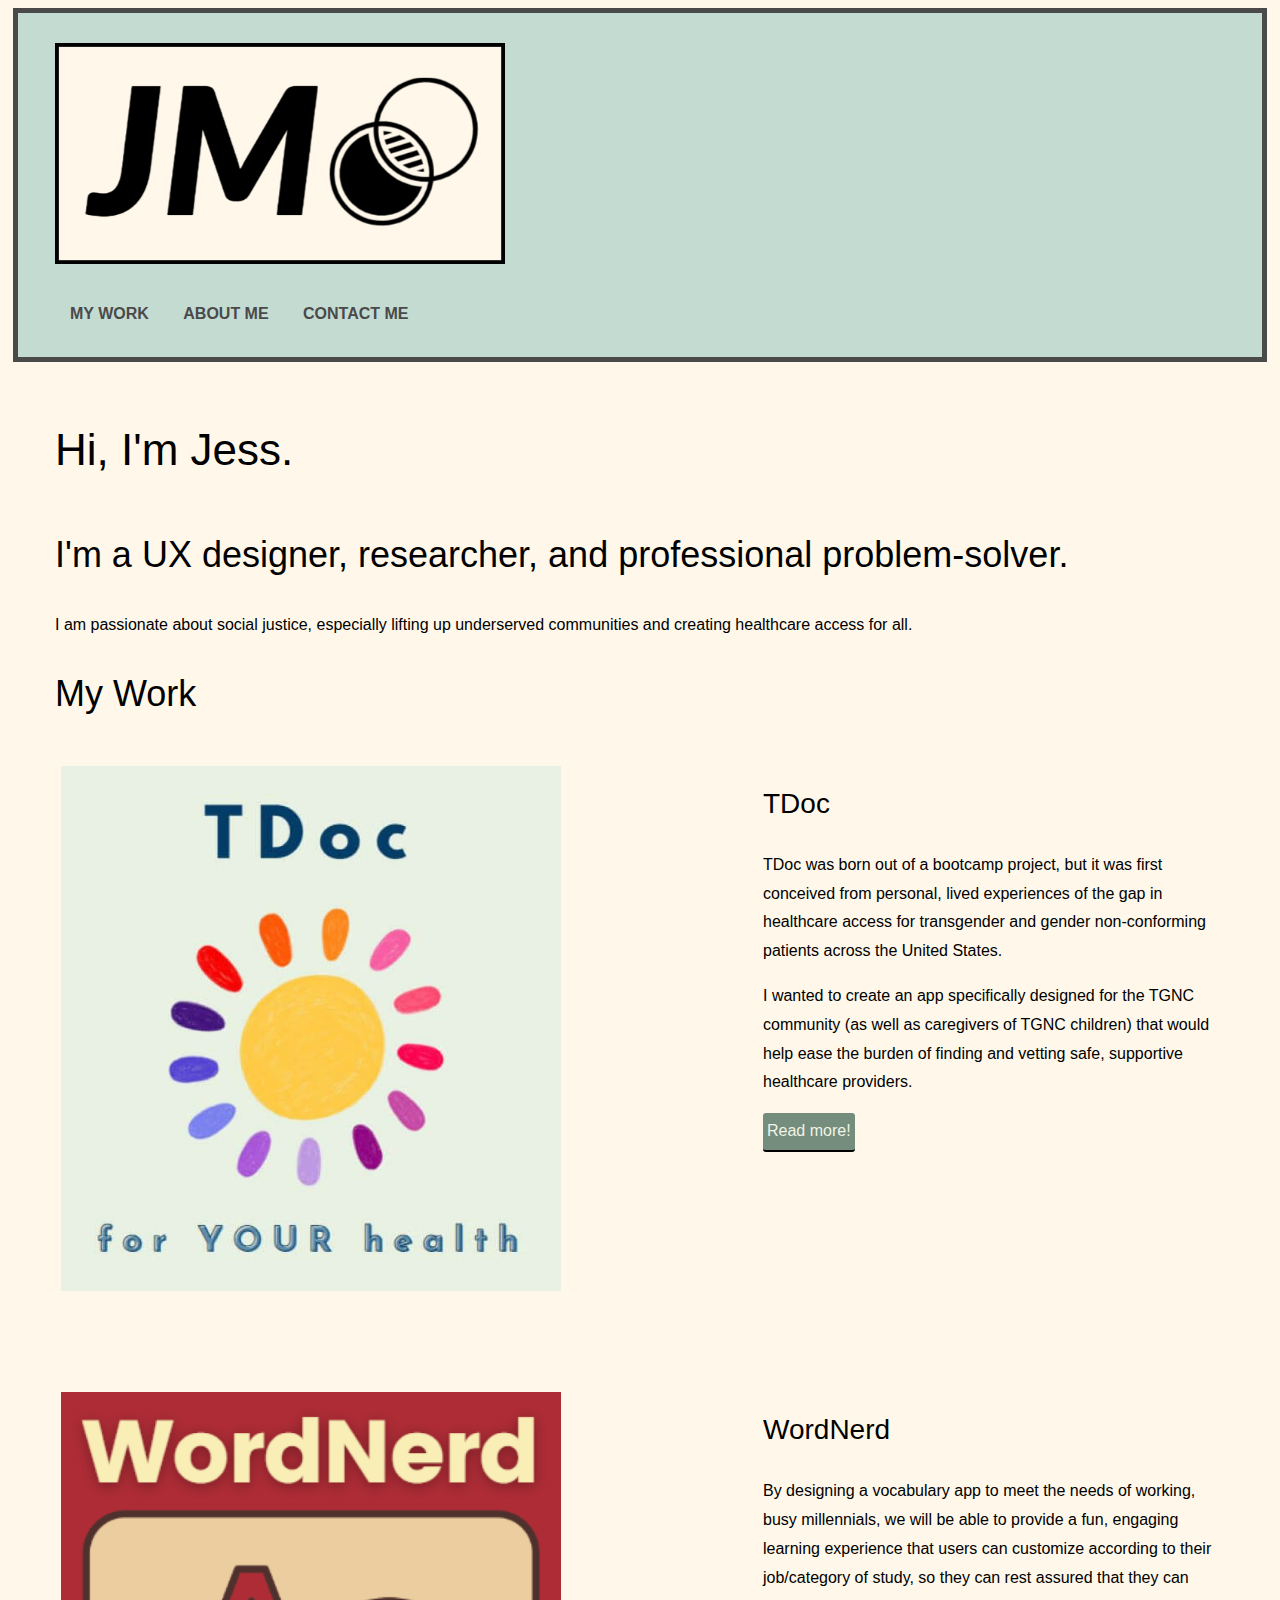
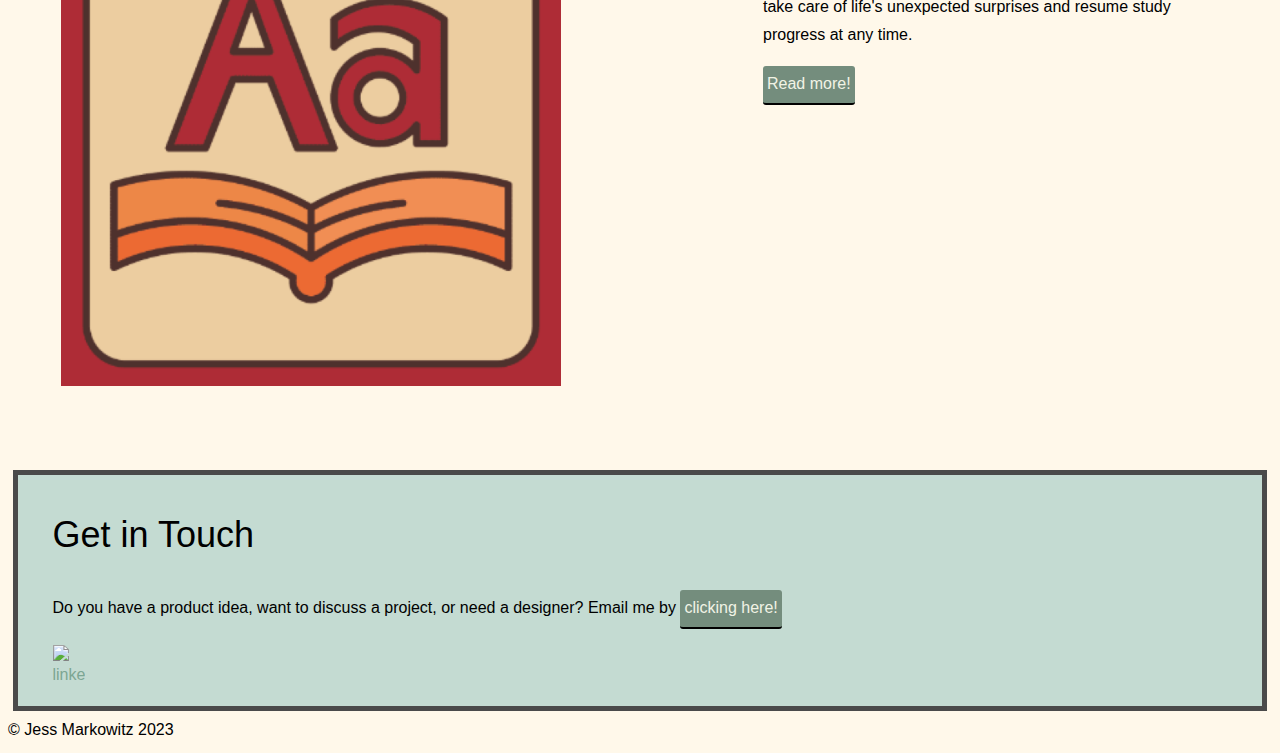
==== commit 8f00b577: "containers and link colors" ====
--- a/index.html
+++ b/index.html
@@ -18,7 +18,7 @@
 </head>
 
 	<body id="index-page">
-	<main>
+	
 		<!-- Header -->
 		<header id="header">
 			<div class="container">
@@ -42,7 +42,7 @@
 				</div>
 			</div>
 		</header>
-    
+    <main>
     <!-- Hero -->
 		<div id="hero">
 			<div class="container">
--- a/css/style.css
+++ b/css/style.css
@@ -1,7 +1,4 @@
-/*Colors used:Primary background color (lt yellow): #fff8ea;
-Font color (black): #000000;
-Link color (seafoam green): #7ca693;
-*/
+
 
 * {
 	box-sizing: border-box;
@@ -76,31 +73,31 @@
 }
 h1 {
 	font-size: 2.75em;
-	font-weight: 700;
+	font-weight: 400;
 }
 h2 {
 	font-size: 2.25em;
-	font-weight: 700;
+	font-weight: 400;
 }
 h3 {
 	font-size: 1.75em;
-	font-weight: 500;
+	font-weight: 400;
 }
 h4 {
 	font-size: 1.35em;
-	font-weight: 500;
+	font-weight: 400;
 }
 
 
 body {
 	background-color: #fff8ea;
-	font-family: 'Noto Sans', sans-serif;
+	font-family: 'Inter', sans-serif;
 	font-size: 16px;
-	/* Sets the font size to 16px */
-	font-weight: 500;
-	/* Sets the font weight to 300 */
-	line-height: 1.6;
-	/* Sets the line-height to 1.6 * the font-size */
+	/* Sets the font size*/
+	font-weight: 300;
+	/* Sets the font weight */
+	line-height: 1.8;
+	/* Sets the line-height */
 	color: #000000;
 }
 
@@ -121,7 +118,7 @@
 }
 a:visited {
 	/* visited link */
-	color: #114c3f;
+	color: #3e346c;
 }
 a:active {
 	/* selected link */
@@ -153,8 +150,8 @@
 	background-color: #748d7d;
 	color: #f1f3e5;
 	/* needed to override the default link color */
-	font-weight: 600;
-	padding: 5px;
+	font-weight: 500;
+	padding: 4px;
 	border-radius: 3px;
 	border-bottom: 2px solid #000000;
 	/* width of the border, type, color */
@@ -170,8 +167,8 @@
 	background-color: #748d7d;
 	color: #f1f3e5;
 	/* needed to override the default link color */
-	font-weight: 600;
-	padding: 5px;
+	font-weight: 500;
+	padding: 4px;
 	border-radius: 3px;
 	border-bottom: 2px solid #000000;
 	/* width of the border, type, color */
@@ -198,13 +195,19 @@
 }
 
 .work {
-	max-width: 650px;
+	max-width: 500px;
 	margin-top: 10px;
 	margin-bottom: 10px;
 }
 
 .logo {
 	max-width: 450px;
+	margin-top: 10px;
+	margin-bottom: 10px;
+  }
+
+  .tdoc {
+	max-width: 500px;
 	margin-top: 10px;
 	margin-bottom: 10px;
   }
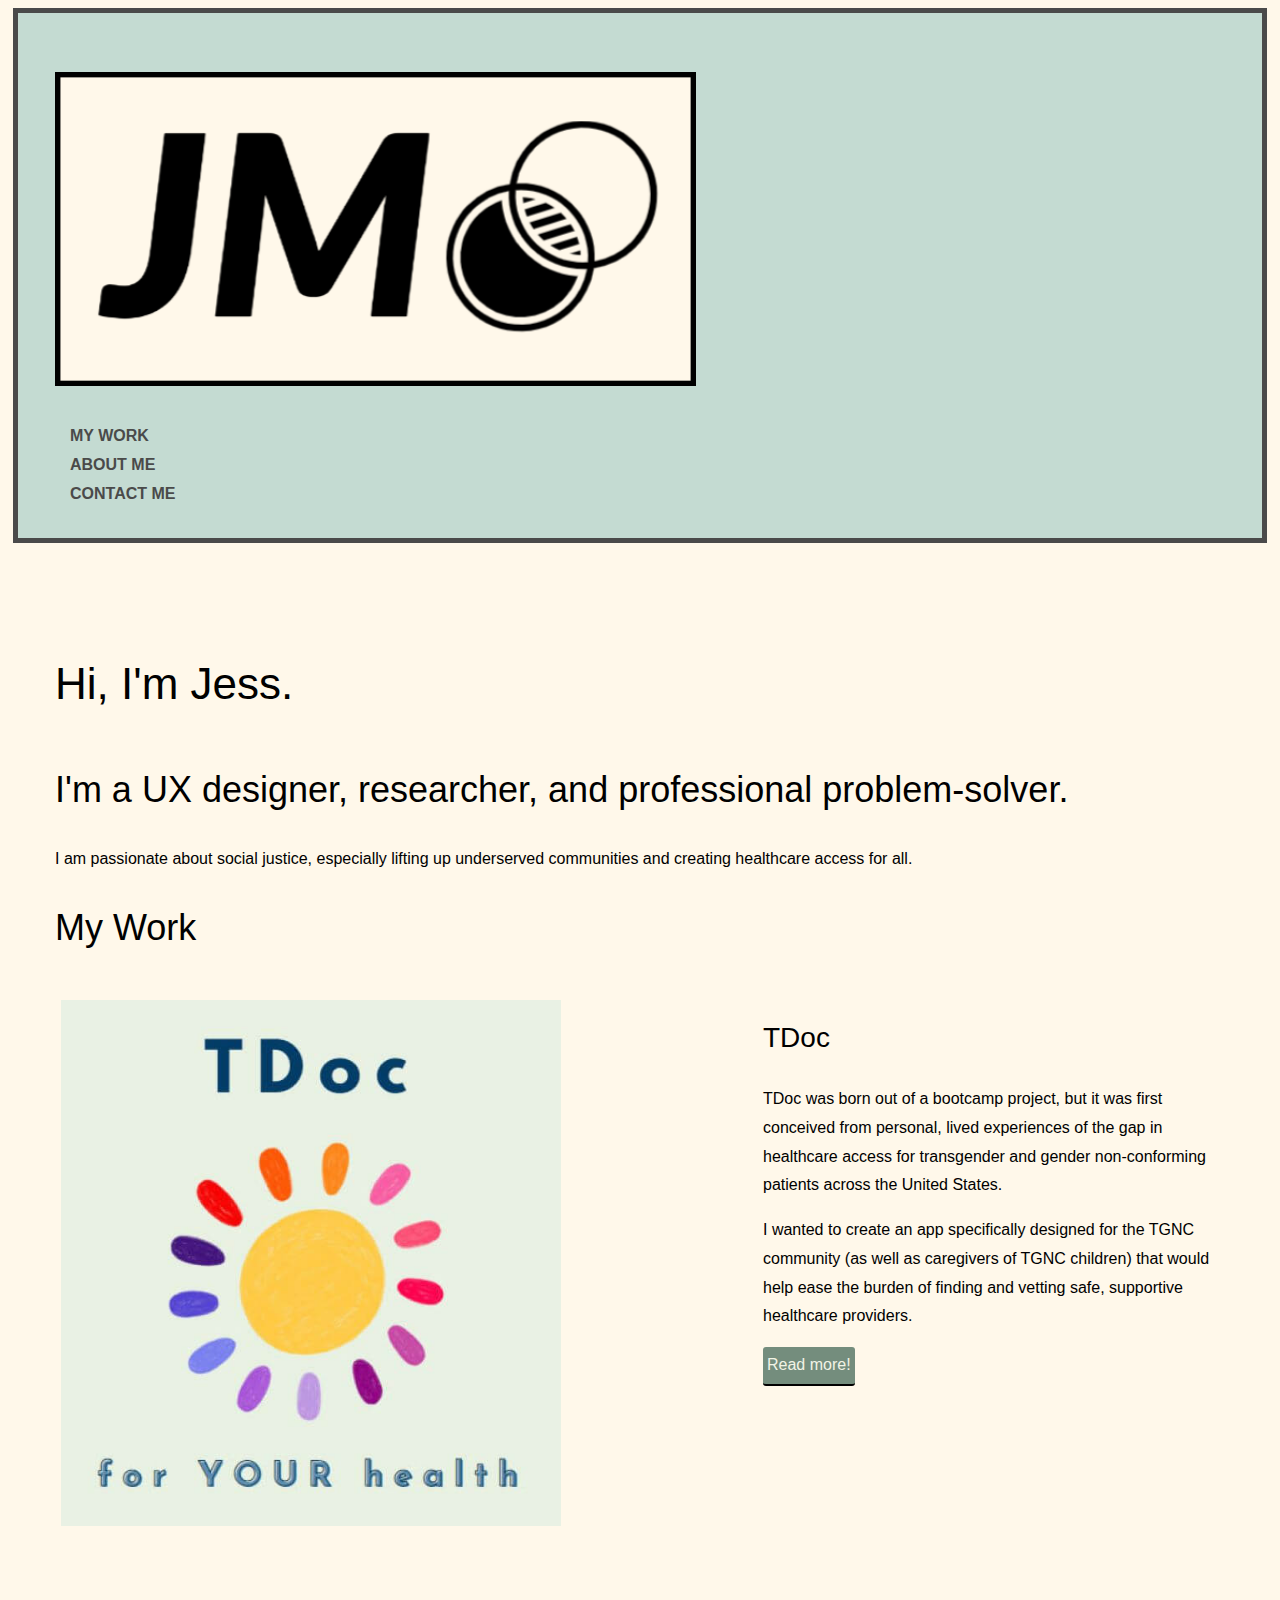
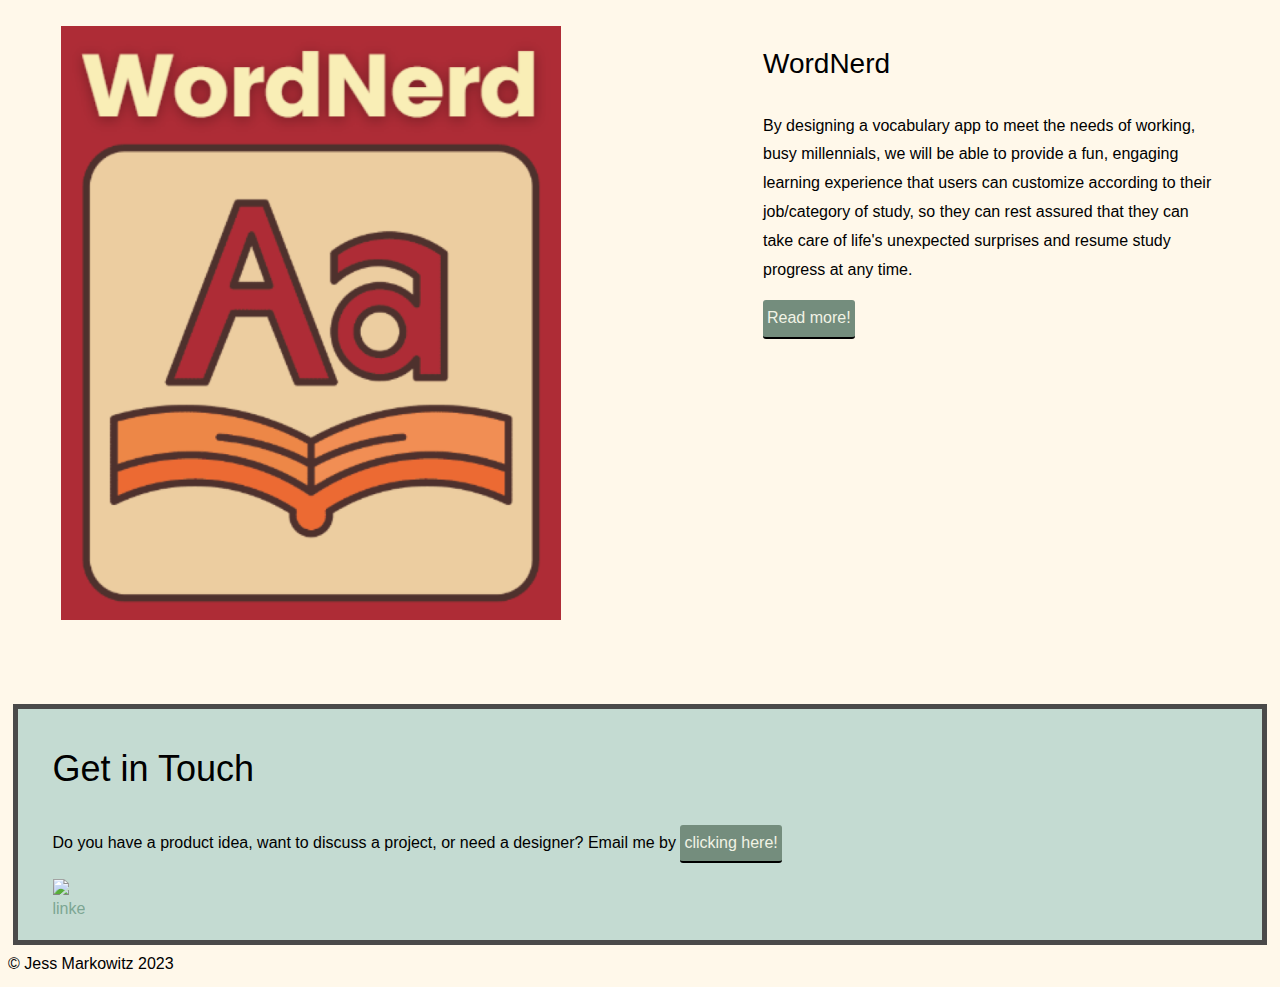
==== commit 9745367b: "hamburger icon for JS" ====
--- a/index.html
+++ b/index.html
@@ -1,5 +1,7 @@
 <!DOCTYPE html>
 <html dir="ltr" lang="en">
+	<script src="js/jquery-3.3.1.min.js"></script>
+	<script src="js/scripts.js"></script>
 <head>
 	<meta content="width=device-width, initial-scale=1" name="viewport">
 	<link href="css/style.css" rel="stylesheet" type="text/css">
@@ -14,6 +16,7 @@
 	<meta charset="utf-8">
 	<meta content="Jess Markowitz" name="author">
 	<meta content="Welcome to my portfolio homepage" name="description">
+	<script src="https://kit.fontawesome.com/dc7bf259b7.js" crossorigin="anonymous"></script>
 	<title>Portfolio: Jess Markowitz</title>
 </head>
 
@@ -22,7 +25,8 @@
 		<!-- Header -->
 		<header id="header">
 			<div class="container">
-				<picture><source srcset="img/logonew.png"> <img alt="logo" class="logo" src="img/logonew.png"></picture> 
+				<div class="navtoggle" id="myNavtoggle">
+				  <img class="img/logonew.png"> <img alt="logo" class="logo" src="img/logonew.png"></picture> 
         
     <!-- Navigation -->
 				<div>
@@ -37,8 +41,12 @@
 							<li>
 								<a href="#contact">Contact Me</a>
 							</li>
+							<li>
+								<a href="javascript:void(0);" class="icon" onclick="menuToggle()"><i class="fas fa-bars"></i></a>
+							</li>
 						</ul>
 					</nav>
+				</div>
 				</div>
 			</div>
 		</header>
--- a/css/style.css
+++ b/css/style.css
@@ -2,6 +2,54 @@
 
 * {
 	box-sizing: border-box;
+}
+
+
+/*=====================Navigation styling=========================*/
+
+.navtoggle li .icon {
+	position: absolute;
+	right: 0;
+	top: 2px;
+	font-size: 20px;
+	padding-right: 0;
+  }
+
+.navtoggle, .navtoggle.responsive {
+	position: relative;
+  }
+  
+.navtoggle.responsive li  {
+	display: block;	
+	padding: 10px 0;
+	border-top: 1px solid rgba(255,127,80,0.5);
+  }
+
+.navtoggle.responsive nav {
+	padding: 24px 0 0;
+  }
+
+
+  .navtoggle.responsive li:last-child  {
+	padding: 0 0 10px;
+  }  
+
+  .navtoggle li:not(:last-child) {
+	display: none;
+  }
+
+
+nav>ul {
+	list-style-type: none;
+	padding: 0;
+	margin: 0;
+}
+
+nav>ul>li>a {
+	padding: 0 15px;
+	text-transform: uppercase;
+	font-weight: 700;
+	color: #4a4a4a;
 }
 
 
@@ -19,24 +67,8 @@
 }
 
 
-nav>ul {
-	list-style-type: none;
-	padding: 0;
-}
-nav>ul>li {
-	display: inline-block;
-}
-nav>ul>li>a {
-	padding: 0 15px;
-	text-transform: uppercase;
-	font-weight: 700;
-	color: #4a4a4a;
-}
-
 header {
-    position: static;
     background-color: #c4dbd2;
-	text-align: left;
 	padding-top: 5px;
 	padding-right: 5px;
 	padding-bottom: 1em;
@@ -54,6 +86,7 @@
 #hero span {
 	display: block;
 }
+
 #hero h1 {
 	text-align: left;
 	padding: 20px 0;
@@ -61,8 +94,9 @@
 	width: 100%;
 }
 main {
-	padding-top: 2px;
-}
+	padding-top: 56px;
+}
+
 #work {
 	background-color: #fff8ea;
 }
@@ -201,7 +235,7 @@
 }
 
 .logo {
-	max-width: 450px;
+	max-width: 150px;
 	margin-top: 10px;
 	margin-bottom: 10px;
   }
@@ -229,28 +263,50 @@
 
 /* ============================Medium devices (640px and larger)================================= */
 
-@media only screen and (min-width: 640px) {
+@media only screen and (min-width: 641px) {
     header {
         text-align: unset;
         padding: 20px 0 13px;
     }
+
     nav {
         width: auto;
         float: none;
         margin-top: 4px;
     }
+	
+	nav > ul {
+		margin: 1em 0;
+	}
+
+	nav>ul>li {
+		display: inline-block;
+		min-width: 641px;
+	}
+
+	.navtoggle li:not(:last-child) {
+		display: inline-block;
+	}
+
+	.navtoggle li:last-child {
+		display: none;
+	}
+
     .col-md-6 {
         width: 50%;
         padding: 6px;
     }
+
     [class*="col-"] {
         float: left;
     }
+
     .row::after {
         content: "";
         clear: both;
         display: table;
     }
+
     .col-td {
         width: 25%;
         padding: 6px;
@@ -286,6 +342,10 @@
 	 #about-page .col-md-6 {
 	   width: 100%;
 	}
+
+	.logo {
+		min-width: 641px;
+	}
   }
 
 /* ==============================X-large devices (1440px or larger)================================= */
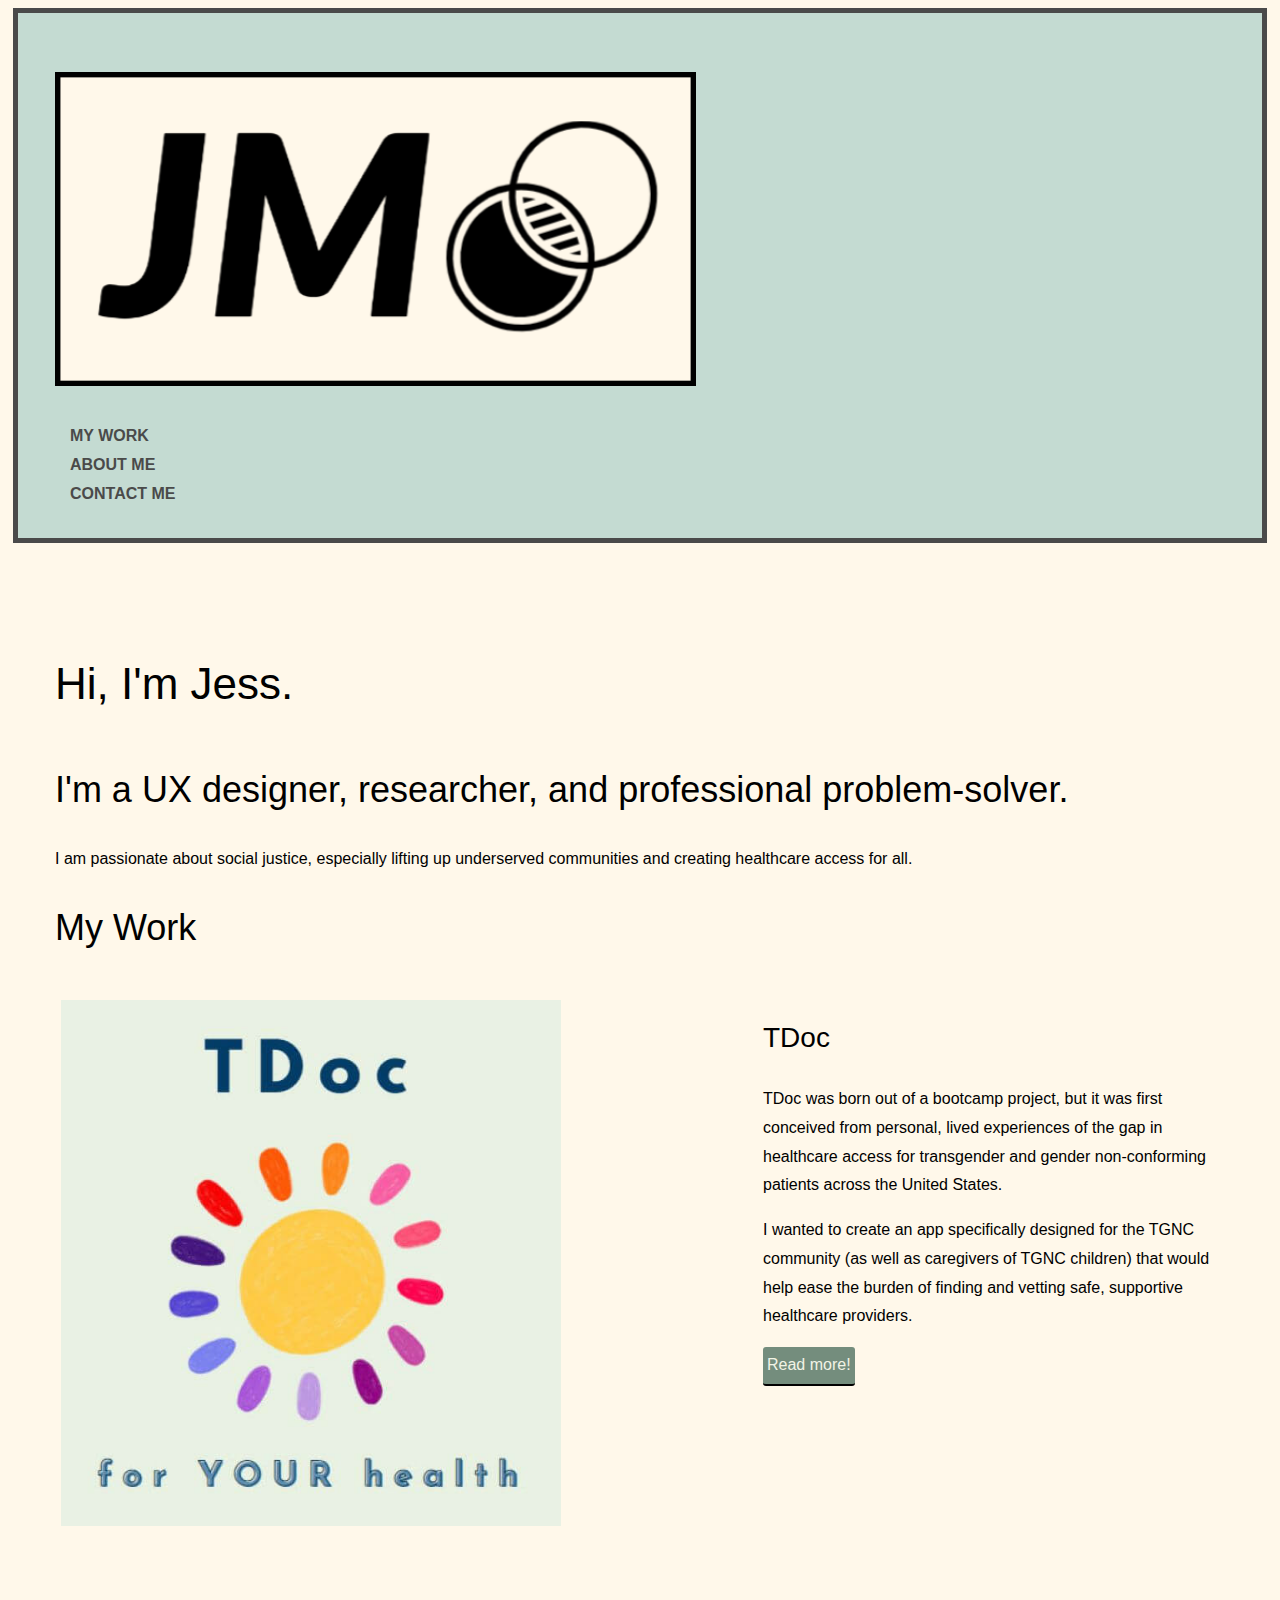
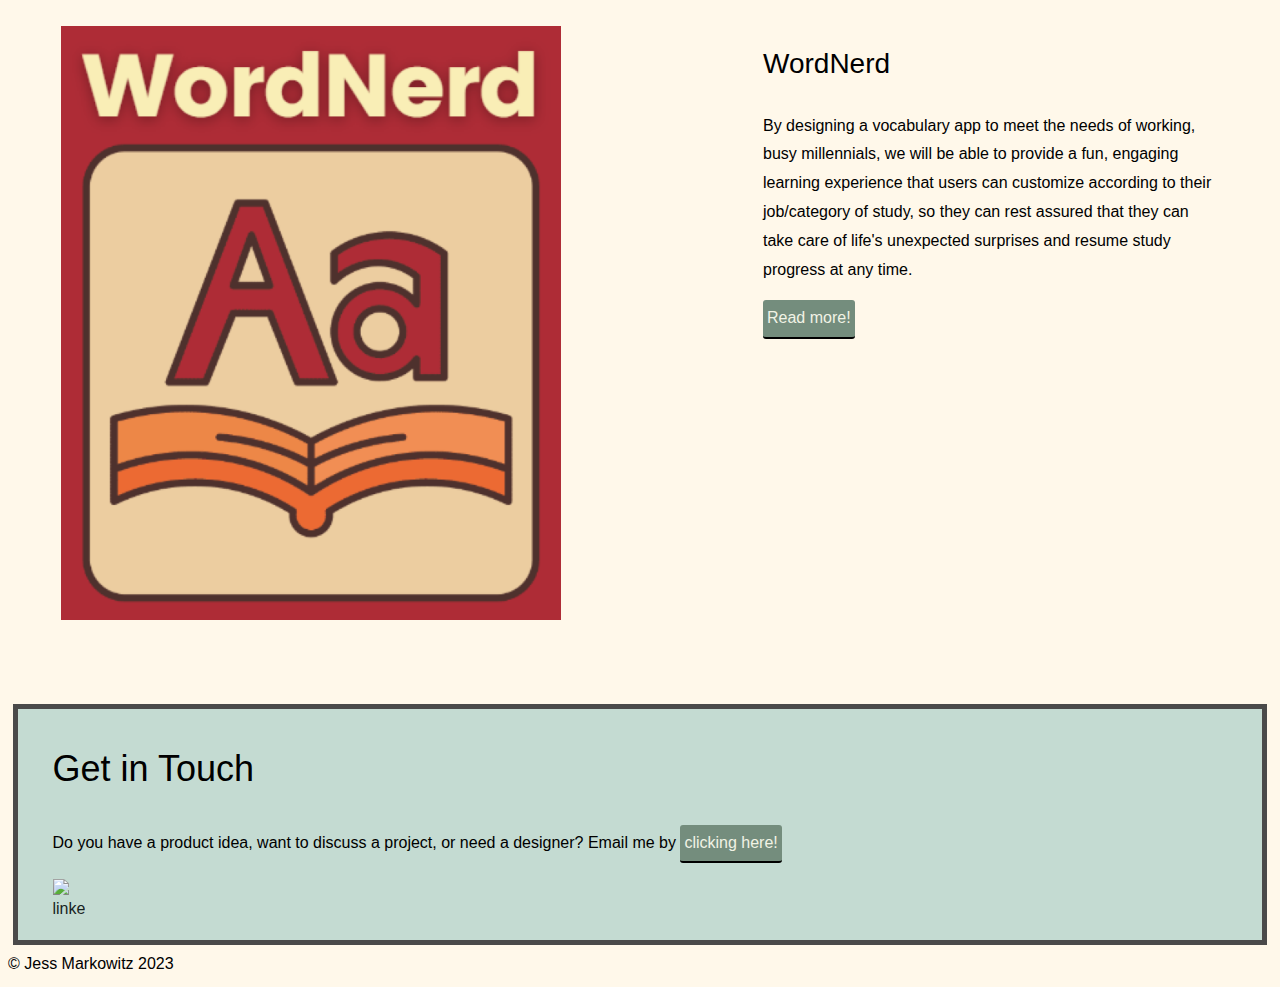
==== commit e4ab0866: "linter updates" ====
--- a/index.html
+++ b/index.html
@@ -26,7 +26,7 @@
 		<header id="header">
 			<div class="container">
 				<div class="navtoggle" id="myNavtoggle">
-				  <img class="img/logonew.png"> <img alt="logo" class="logo" src="img/logonew.png"></picture> 
+				  <img class="img/logonew.png"> <img alt="logo" class="logo" src="img/logonew.png">
         
     <!-- Navigation -->
 				<div>
@@ -118,7 +118,7 @@
 				</div>
 				<!-- end row that holds (2) columns for project -->
 
-	</main>
+</main>
   
   <!-- Footer -->
 	<footer id="footer">
--- a/css/style.css
+++ b/css/style.css
@@ -15,6 +15,10 @@
 	padding-right: 0;
   }
 
+.navtoggle li:not(:last-child) {
+	display: none;
+  }
+
 .navtoggle, .navtoggle.responsive {
 	position: relative;
   }
@@ -33,10 +37,6 @@
   .navtoggle.responsive li:last-child  {
 	padding: 0 0 10px;
   }  
-
-  .navtoggle li:not(:last-child) {
-	display: none;
-  }
 
 
 nav>ul {
@@ -141,18 +141,18 @@
   }
 
 a {
-	color: #7ca693;
+	color: #18231E;
 	text-decoration: none;
 	/* No underlining */
 }
 a:hover {
-	color: #7ca693;
+	color: #2D3731;
 	text-decoration: underline;
 	/* Underlining when hovering over a link */
 }
 a:visited {
 	/* visited link */
-	color: #3e346c;
+	color: #2D3731;
 }
 a:active {
 	/* selected link */
